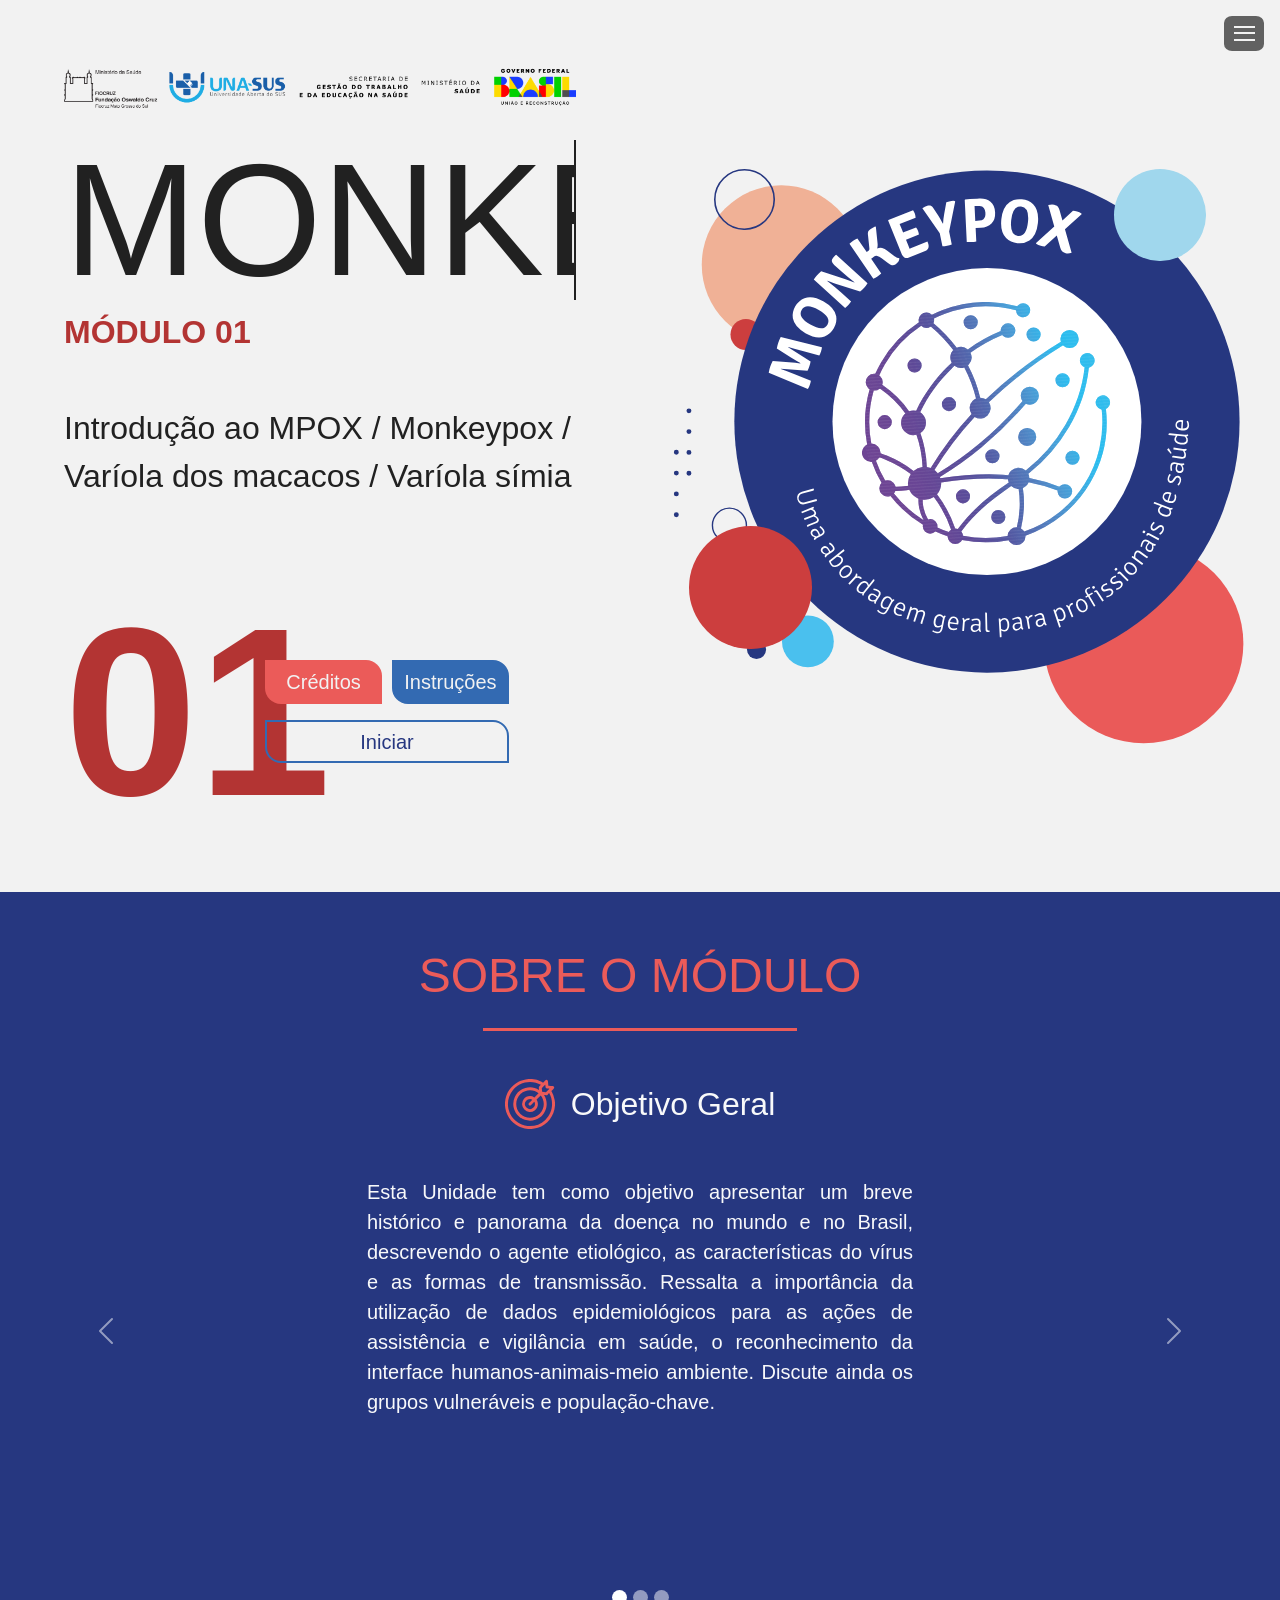
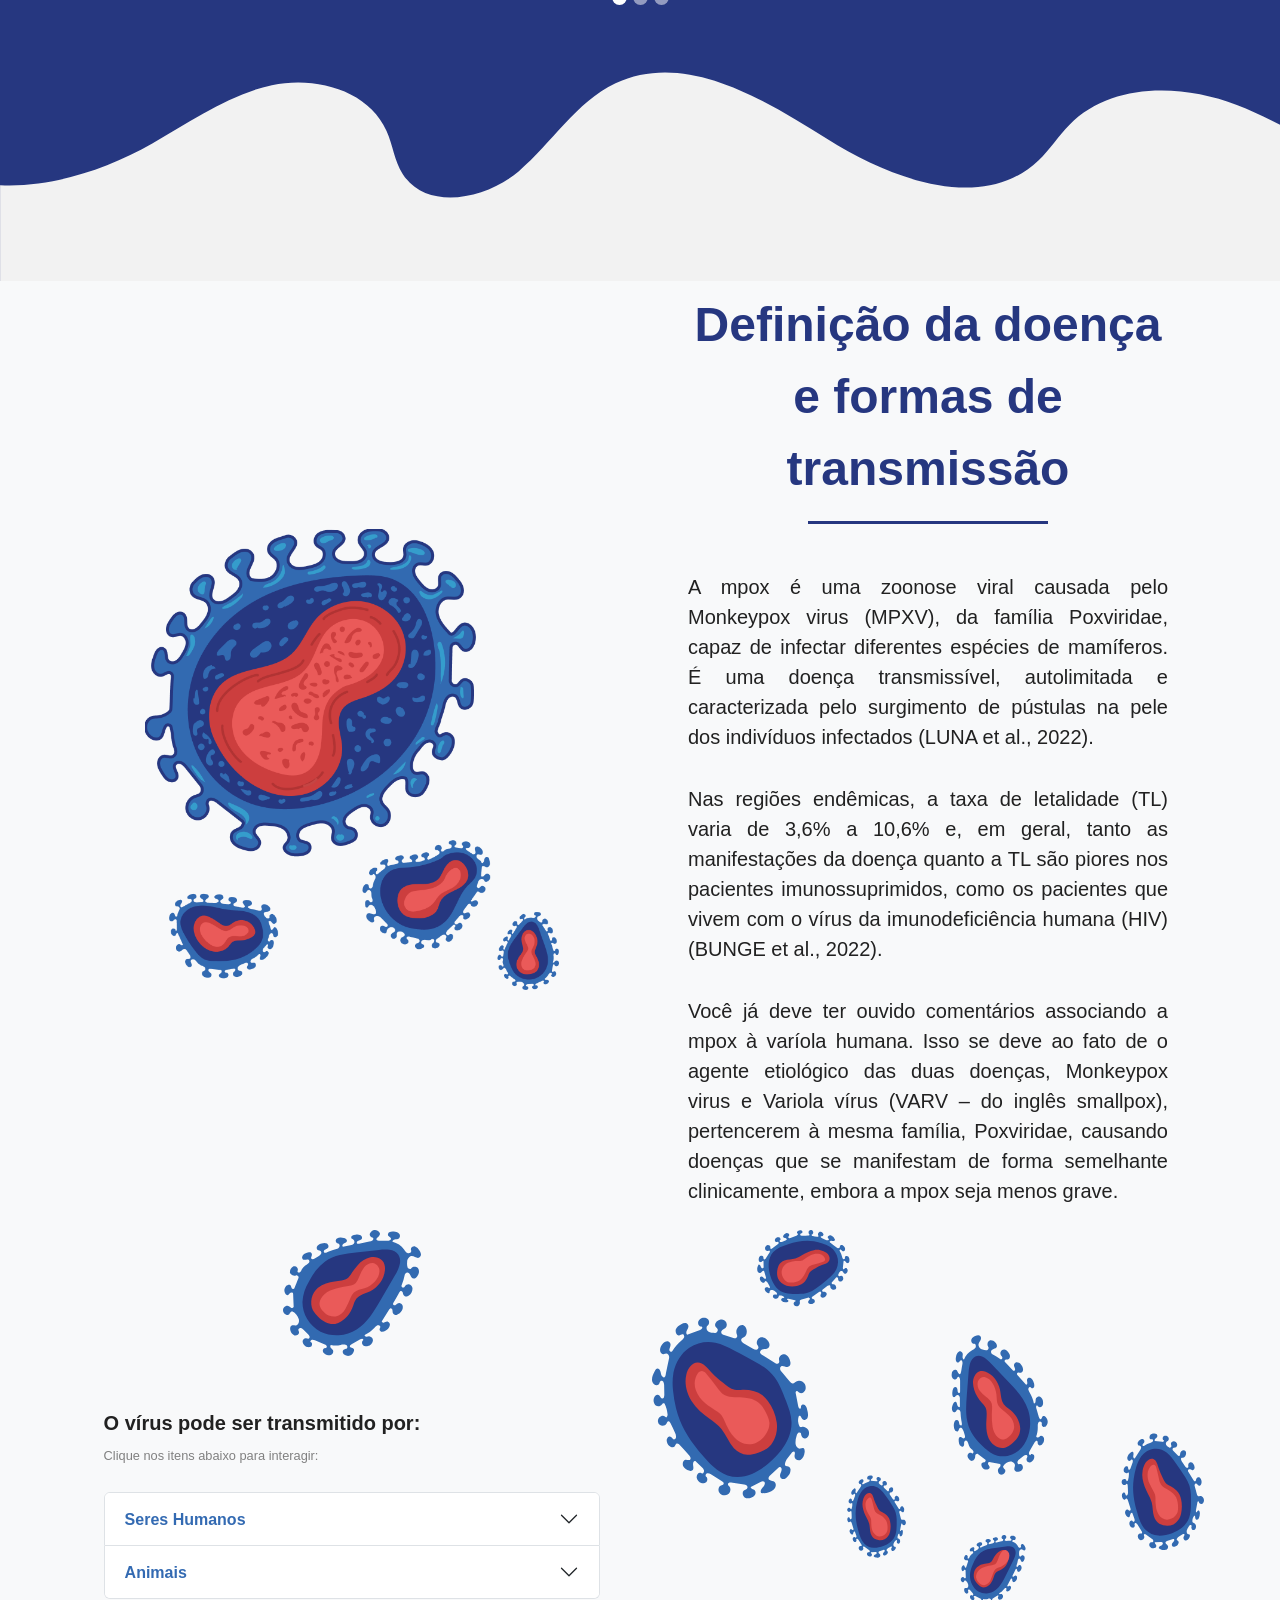
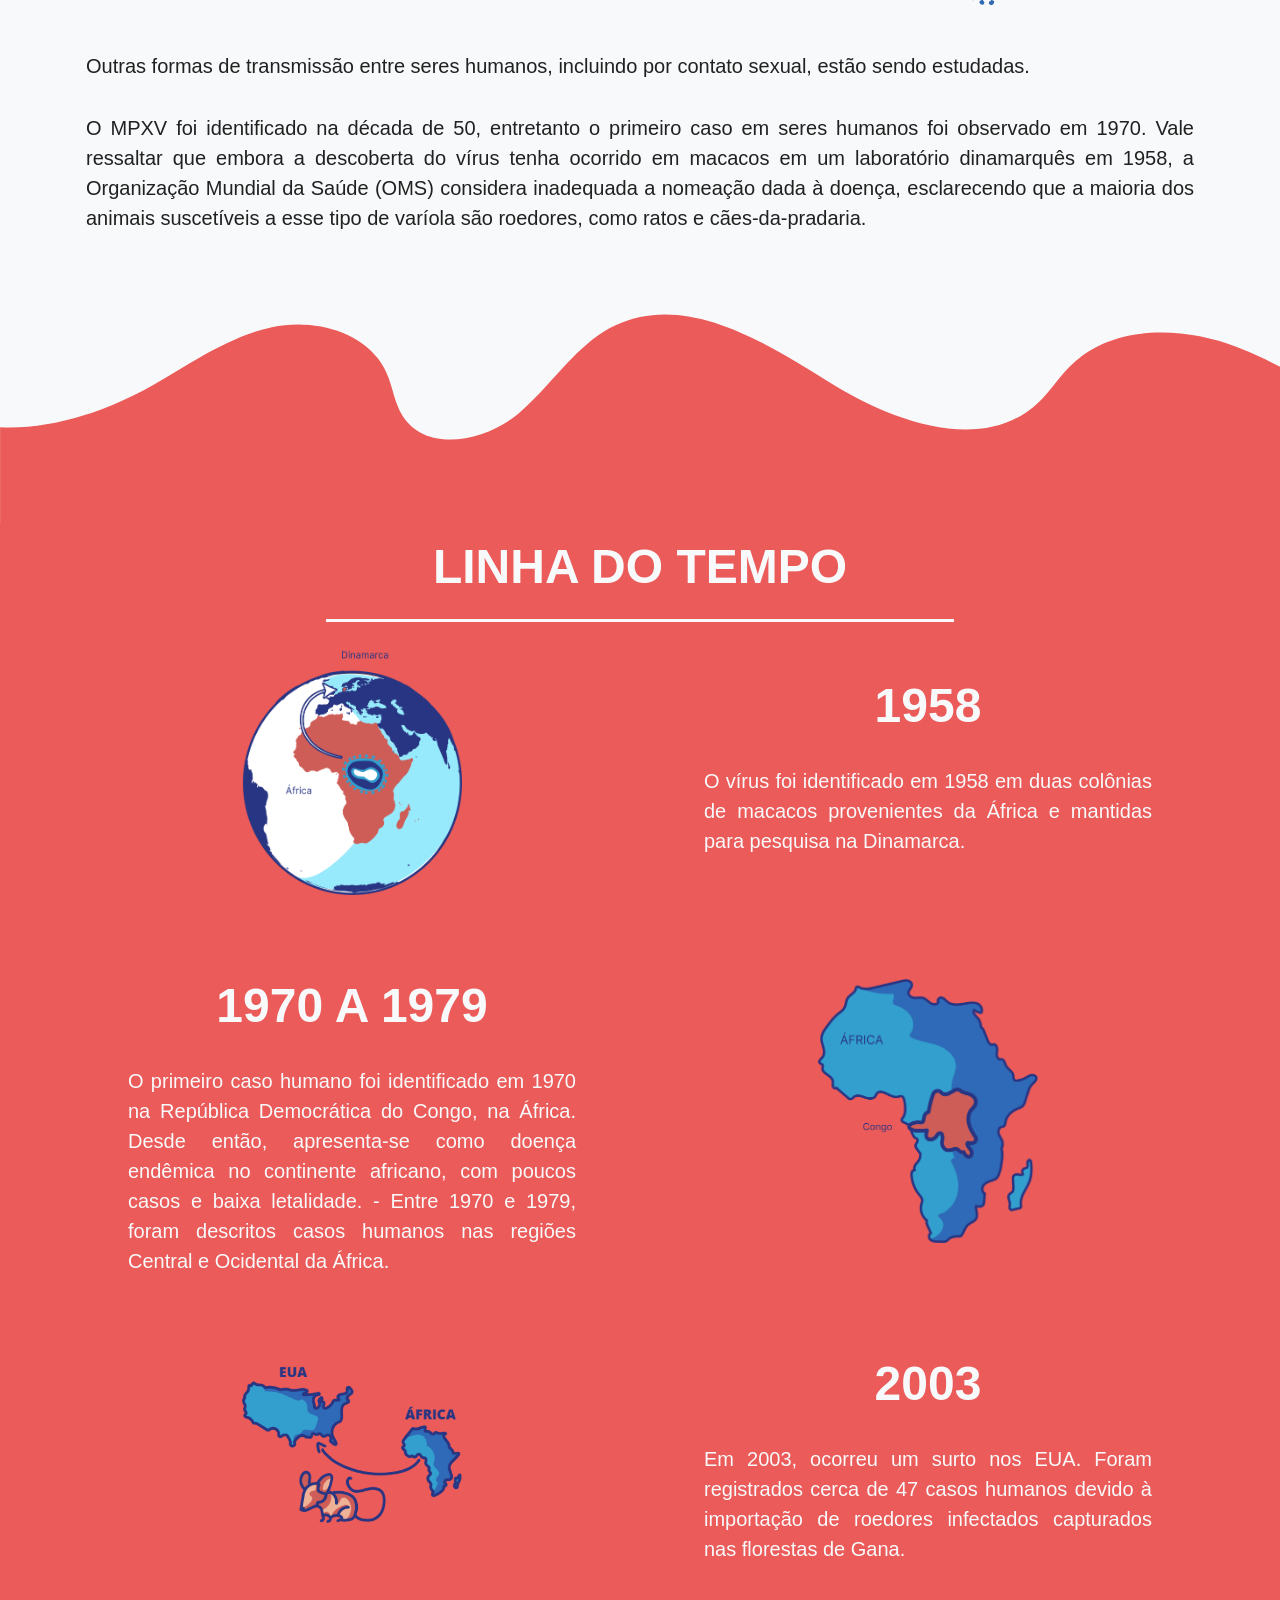
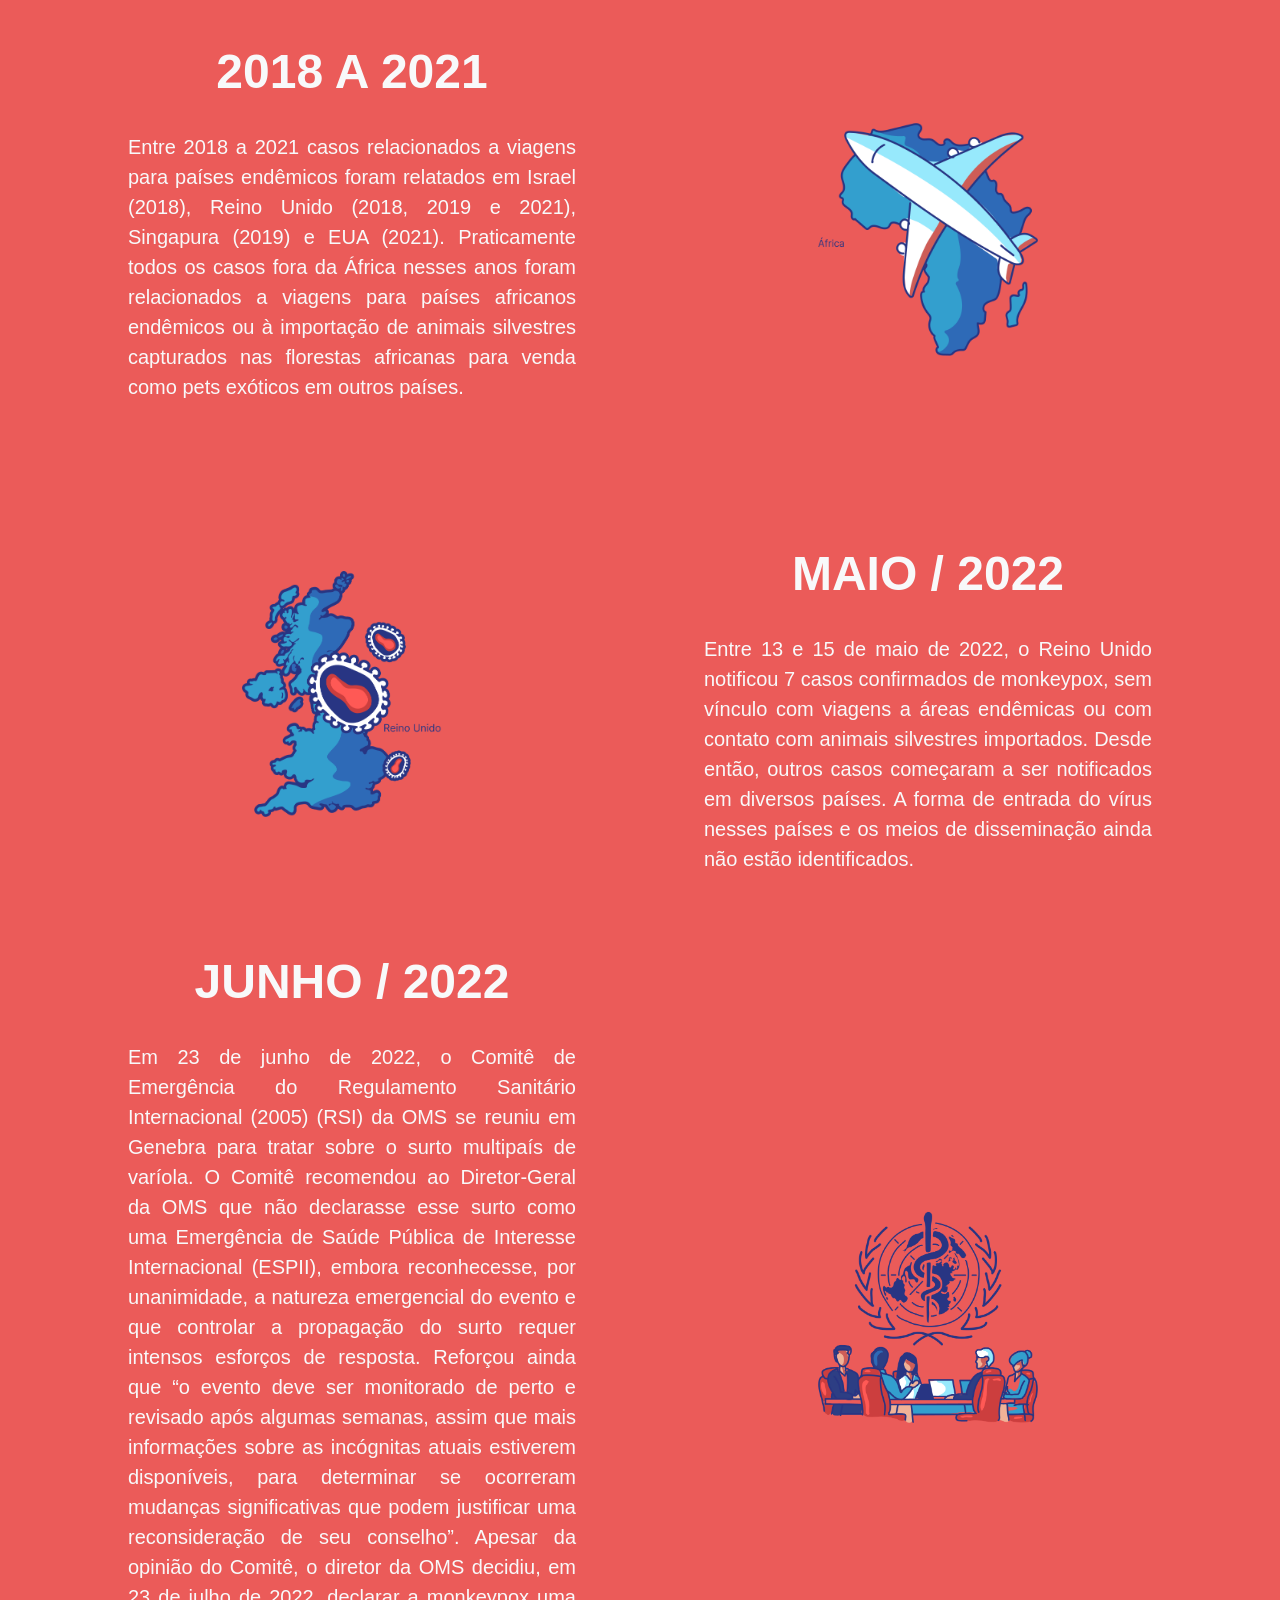
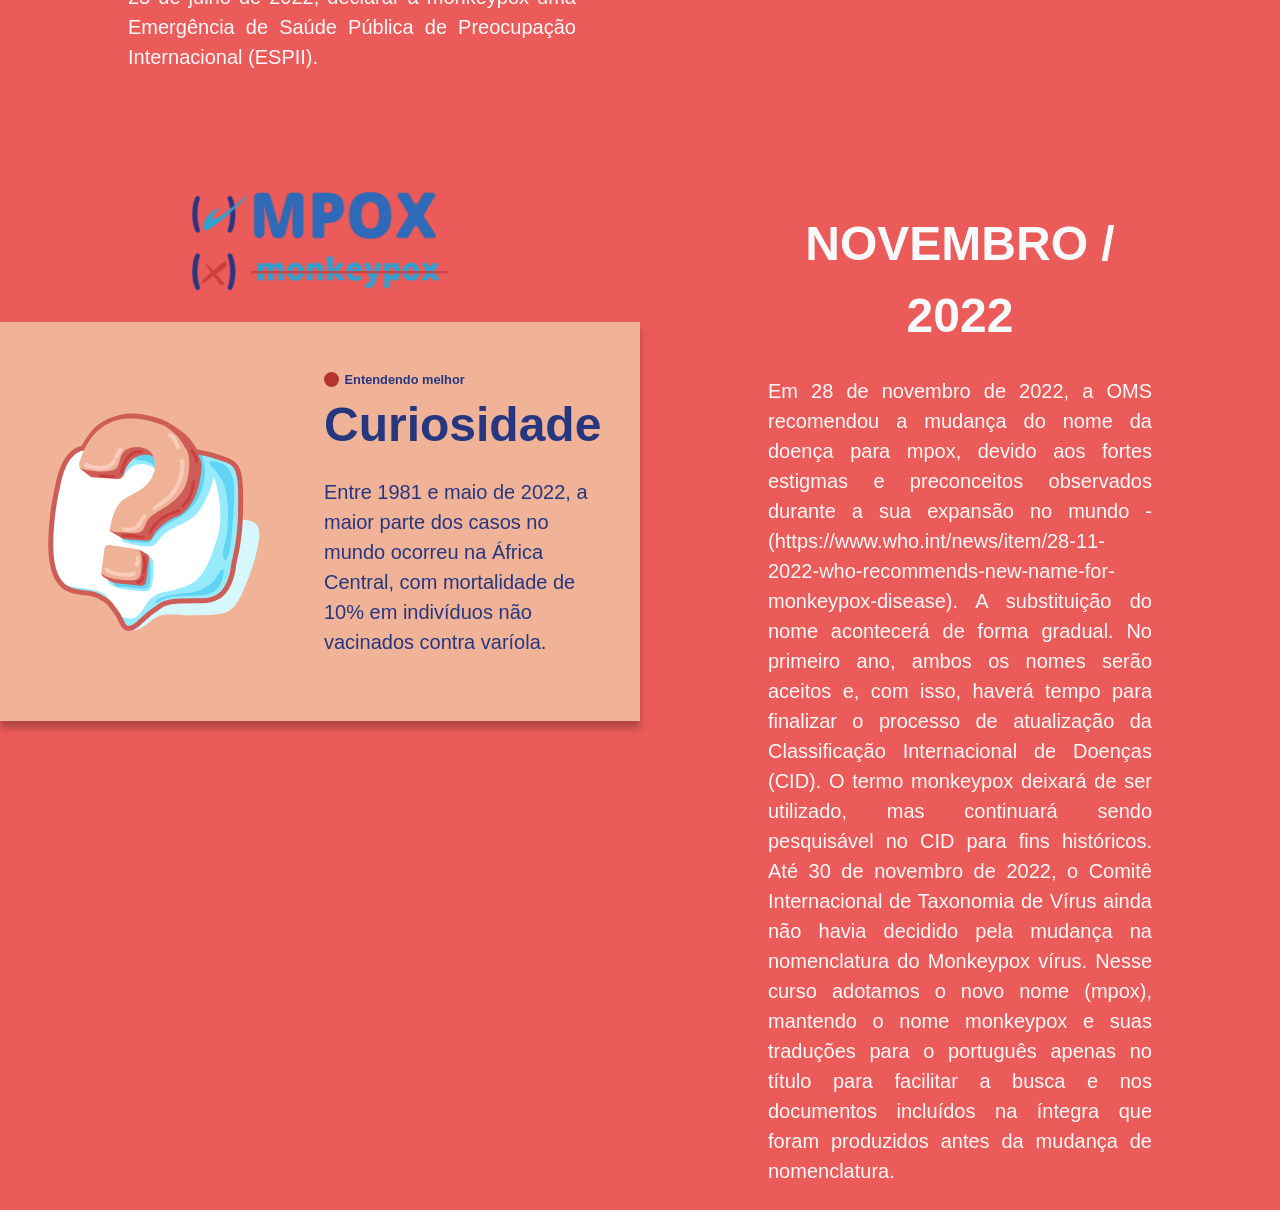
==== index.html @ dc2e6cb1 "Ajustando parallax" ====
<!DOCTYPE html>
<html lang="pt-br">

<head>
    <meta charset="UTF-8">
    <meta name="author" content="Aparicio Fermiano dos Santos Junior">
    <meta name="viewport" content="width=device-width, initial-scale=1.0">
    <link href="https://cdn.jsdelivr.net/npm/bootstrap@5.3.0-alpha1/dist/css/bootstrap.min.css" rel="stylesheet"
        integrity="sha384-GLhlTQ8iRABdZLl6O3oVMWSktQOp6b7In1Zl3/Jr59b6EGGoI1aFkw7cmDA6j6gD" crossorigin="anonymous">
    <link rel="stylesheet" href="https://cdn.jsdelivr.net/npm/bootstrap-icons@1.10.3/font/bootstrap-icons.css">
    <link rel="stylesheet" href="./css/animacao.min.css">
    <link rel="stylesheet" href="./css/style.min.css">
    <link rel="stylesheet" href="./css/sidenav.min.css">
    <!-- https://github.com/AparicioFermiano -->
    <title>Módulo 01</title>
</head>

<body>
    <div class="offcanvas"></div>
    <!-- SIDEBAR -->
    <button type="button" class="btn-sidebar" aria-expanded="false" aria-label="Botão - Menu lateral" onclick="nav()">
        <span></span>
        <span></span>
        <span></span>
    </button>

    <div class="sidebar">
        <div>
            <img src="./image/logo_sidebar.png" alt="Logo Monkeypox" class="d-block mx-auto w-50 w-md-75 mb-3">
            <!-- SIDEBAR - HOME -->
            <div class="sidebar-item active">
                <a href="#" class="d-flex">
                    <div class="sidebar-item-icon">
                        <i class="bi bi-house"></i>
                    </div>
                    <div class="sidebar-item-title">
                        Início
                    </div>
                </a>
            </div>
            <div class="sidebar-item">
                <a href="#sobre" class="d-flex">
                    <div class="sidebar-item-icon">
                        <i class="bi bi-exclamation-diamond"></i>
                    </div>
                    <div class="sidebar-item-title">
                        Sobre o módulo
                    </div>
                </a>
            </div>
            <div class="sidebar-item">
                <a href="#definicao" class="d-flex">
                    <div class="sidebar-item-icon font-oswald text-center">
                        <b>01</b>
                    </div>
                    <div class="sidebar-item-title">
                        Definição da doença e formas de transmissão
                    </div>
                </a>
            </div>
        </div>
        <!-- BOTOES CARROSEL -->
        <div class="d-flex justify-content-around px-4">
            <button type="button" class="btn-sidebar-icon">
                <i class="bi bi-door-open"></i>
            </button>
            <button type="button" class="btn-sidebar-icon">
                <i class="bi bi-person-badge"></i>
            </button>
            <button type="button" class="btn-sidebar-icon">
                <i class="bi bi-exclamation-circle"></i>
            </button>
        </div>
    </div>

    <div id="capa" class="container-fluid">
        <div class="row pt-mobile-5">
            <div class="col-12 col-lg-6 padding-x-container pt-5">
                <img src="./image/logos.png" alt="Logos" class="img-fluid">
                <div>
                    <span class="modulo-capa digitando mt-3">MONKEYPOX</span><br>
                    <span class="titulo-capa bold secondary-dark">MÓDULO 01</span>
                    <p class="mt-5 mb-2 titulo-capa pb-4">Introdução ao MPOX / Monkeypox / Varíola dos macacos / Varíola
                        símia</p>
                </div>
                <div class="row">
                    <div class="col-12 col-md-3 col-lg-3 capitulo-capa secondary-dark">01</div>
                    <div class="col-12 col-md-9 col-lg-6 m-auto w-lg-50">
                        <div class="w-100 d-flex justify-content-between mb-3">
                            <button class="button btn-col-2 btn-secondary">Créditos</button>
                            <button class="button btn-col-2" data-bs-toggle="modal"
                                data-bs-target="#instrucao_navegacao">Instruções</button>
                        </div>
                        <a class="button w-100 btn-outline" href="#sobre">Iniciar</a>
                    </div>
                    <!-- Modal -->
                    <div class="modal fade" id="instrucao_navegacao" tabindex="-1" aria-hidden="true">
                        <div class="modal-dialog modal-dialog-centered">
                            <div class="modal-content modal-conteudo">
                                <div class="mx-auto border-0">
                                    <button type="button" class="btn-close bg-light border rounded-circle p-3"
                                        data-bs-dismiss="modal" aria-label="Close"></button>
                                </div>
                                <div class="pt-3 text-justify">
                                    <p class="py-2 bold text-center">Instruções para
                                        navegação</p>
                                    <p>Você pode ajustar a visualização do
                                        material de acordo com o nível de zoom do seu navegador,
                                        pressione:</p>
                                    <div class="text-center">
                                        <p><kbd>CTRL</kbd> + <kbd>+</kbd> : Aumentar
                                            o zoom</p>
                                        <p><kbd>CTRL</kbd> + <kbd>-</kbd> : Diminuir
                                            o zoom</p>
                                    </div>

                                    <div class="py-2">
                                        Quando uma palavra do texto estiver <u>destacada</u> com a cor
                                        principal do módulo e sublinhada, isso indica que há conteúdo
                                        adicional relacionado ao contexto. Clique na palavra para obter
                                        mais informações e aprofundar seu estudo;
                                    </div>
                                </div>
                            </div>
                        </div>
                    </div>
                </div>
            </div>

            <div class="col-12 col-lg-6 d-flex align-items-center pt-mobile-5">
                <div class="position-relative w-100 pt-mobile-5">
                    <img src="./image/logo_mpox_capa.svg" alt="Logo MPOX" class="mx-auto w-100">
                    <div class="position-absolute detalhe-1">
                        <img src="./image/capa_detalhes_1.svg" alt="Detalhes" class="img-animacao move-up-down">
                    </div>
                    <div class="position-absolute detalhe-2">
                        <img src="./image/capa_detalhes_2.svg" alt="Detalhes" class="img-animacao move-x">
                    </div>
                    <div class="position-absolute detalhe-3">
                        <img src="./image/capa_detalhes_3.svg" alt="Detalhes" class="img-animacao move-zoom">
                    </div>
                </div>
            </div>
        </div>
    </div>
    <div id="sobre" class="container-fluid pt-5 bg-primary-dark-hover">
        <p class="titulo text-center secondary">SOBRE O MÓDULO</p>
        <div class="line bg-secondary w-25"></div>
        <div id="carouselExampleIndicators" class="carousel slide carousel-person" data-bs-ride="carousel">
            <div class="carousel-indicators">
                <button type="button" data-bs-target="#carouselExampleIndicators" data-bs-slide-to="0"
                    class="active circle" aria-current="true" aria-label="Slide 1"></button>
                <button type="button" data-bs-target="#carouselExampleIndicators" data-bs-slide-to="1" class="circle"
                    aria-label="Slide 2"></button>
                <button type="button" data-bs-target="#carouselExampleIndicators" data-bs-slide-to="2" class="circle"
                    aria-label="Slide 3"></button>
            </div>
            <div class="carousel-inner">
                <div class="carousel-item active">
                    <div class="container">
                        <div class="row justify-content-center text-justify">
                            <div class="col-12 col-md-6 py-5 text-light">
                                <div class="d-flex justify-content-center">
                                    <img src="./image/objetivo_geral.svg" alt="Objetivo Geral" class="mx-2" width="50">
                                    <span class="titulo-capa font-oswald my-auto mx-2">Objetivo Geral</span>
                                </div>
                                <p class="py-5">Esta Unidade tem como objetivo apresentar um breve histórico e panorama
                                    da doença no mundo e no Brasil, descrevendo o agente etiológico, as características
                                    do vírus e as formas de transmissão. Ressalta a importância da utilização de dados
                                    epidemiológicos para as ações de assistência e vigilância em saúde, o reconhecimento
                                    da interface humanos-animais-meio ambiente. Discute ainda os grupos vulneráveis e
                                    população-chave. </p>
                            </div>
                        </div>
                    </div>
                </div>
                <div class="carousel-item">
                    <div class="container">
                        <div class="row justify-content-center text-justify">
                            <div class="col-12 col-md-6 py-5 text-light">
                                <div class="d-flex justify-content-center">
                                    <img src="./image/objetivo_aprendizado.svg" alt="Objetivo de aprendizado"
                                        class="mx-2" width="50">
                                    <span class="titulo-capa font-oswald my-auto mx-2">Objetivo de Aprendizagem</span>
                                </div>
                                <ul class="py-5">
                                    <li>Compreender o histórico da doença e seu surgimento no mundo e no Brasil;</li>
                                    <li>Descrever as características do vírus e as formas de transmissão;</li>
                                    <li>Utilizar dados epidemiológicos no mundo e no Brasil;</li>
                                    <li>Compreender o agente etiológico e suas características gerais;</li>
                                    <li>Reconhecer a interface humanos-animais-meio ambiente;</li>
                                    <li>Identificar os grupos vulneráveis e população-chave.</li>
                                </ul>
                            </div>
                        </div>
                    </div>
                </div>
                <div class="carousel-item">
                    <div class="container">
                        <div class="row justify-content-center">
                            <div class="col-12 col-md-6 py-5 text-light">
                                <div class="d-flex justify-content-center">
                                    <img src="./image/carga_horaria.svg" alt="Carga horaria" class="mx-2" width="50">
                                    <span class="titulo-capa font-oswald my-auto mx-2">Carga horária</span>
                                </div>
                                <p class="py-5 text-center">10 horas</p>
                            </div>
                        </div>
                    </div>
                </div>
            </div>
            <button class="carousel-control-prev" type="button" data-bs-target="#carouselExampleIndicators"
                data-bs-slide="prev">
                <span class="carousel-control-prev-icon" aria-hidden="true"></span>
                <span class="visually-hidden">Previous</span>
            </button>
            <button class="carousel-control-next" type="button" data-bs-target="#carouselExampleIndicators"
                data-bs-slide="next">
                <span class="carousel-control-next-icon" aria-hidden="true"></span>
                <span class="visually-hidden">Next</span>
            </button>
        </div>
    </div>
    <div class="onda onda-light"></div>
    <div id="definicao" class="container-fluid pt-2 bg-light">
        <div class="row justify-content-center padding-x-container">
            <div class="col-12 col-lg-6 order-last order-lg-first d-flex align-items-center">
                <img src="./image/introducao_detalhes_1.png" alt="Virus" class="d-block mx-auto w-100 w-lg-75 mx-2">
            </div>
            <div class="col-12 col-lg-6 px-5 order-first order-lg-last">
                <p class="titulo font-oswald primary-dark-hover medium text-center">Definição da doença e formas de
                    transmissão</p>
                <div class="line bg-primary-dark-hover"></div>
                <div class="text-justify">
                    <p class="pt-5 py-2">A mpox é uma zoonose viral causada pelo Monkeypox virus (MPXV), da família
                        Poxviridae, capaz de infectar diferentes espécies de mamíferos. É uma doença transmissível,
                        autolimitada e caracterizada pelo surgimento de pústulas na pele dos indivíduos infectados (LUNA
                        et al., 2022).</p>
                    <p class="py-2">Nas regiões endêmicas, a taxa de letalidade (TL) varia de 3,6% a 10,6% e, em geral,
                        tanto as manifestações da doença quanto a TL são piores nos pacientes imunossuprimidos, como os
                        pacientes que vivem com o vírus da imunodeficiência humana (HIV) (BUNGE et al., 2022).</p>
                    <p class="py-2">Você já deve ter ouvido comentários associando a mpox à varíola humana. Isso se deve
                        ao fato de o agente etiológico das duas doenças, Monkeypox virus e Variola vírus (VARV – do
                        inglês smallpox), pertencerem à mesma família, Poxviridae, causando doenças que se manifestam de
                        forma semelhante clinicamente, embora a mpox seja menos grave.</p>
                </div>
            </div>
        </div>
        <div class="row padding-x-container">
            <div class="col-12 col-lg-6">
                <img src="./image/introducao_detalhes_2.svg" alt="Virus" class="d-block mx-auto w-25 mx-2">
                <div class="padding-desk-5 padding-y-mobile-5">
                    <div class="py-4">
                        <span class="bold">O vírus pode ser transmitido por:</span><br>
                        <small class="desativado">Clique nos itens abaixo para interagir:</small>
                    </div>
                    <div class="accordion" id="accordion_transmissao">
                        <div class="accordion-item">
                            <h2 class="accordion-header">
                                <button class="accordion-button collapsed" type="button" data-bs-toggle="collapse"
                                    data-bs-target="#accordion_transmissao_1" aria-expanded="false"
                                    aria-controls="accordion_transmissao">
                                    Seres Humanos
                                </button>
                            </h2>
                            <div id="accordion_transmissao_1" class="accordion-collapse collapse"
                                data-bs-parent="#accordion_transmissao">
                                <div class="accordion-body">
                                    <ul class="p-4 small">
                                        <li class="py-1">Contato próximo com lesões cutâneas, secreções respiratórias ou
                                            objetos recentemente contaminados;</li>
                                        <li class="py-1">Contato prolongado, face a face, com secreções respiratórias;
                                        </li>
                                        <li class="py-1">Via vertical (transplacentária ou contato próximo entre a mãe e
                                            o bebê durante e após o parto);</li>
                                    </ul>
                                </div>
                            </div>
                        </div>
                        <div class="accordion-item">
                            <h2 class="accordion-header">
                                <button class="accordion-button collapsed" type="button" data-bs-toggle="collapse"
                                    data-bs-target="#accordion_transmissao_2" aria-expanded="false"
                                    aria-controls="accordion_transmissao">
                                    Animais
                                </button>
                            </h2>
                            <div id="accordion_transmissao_2" class="accordion-collapse collapse"
                                data-bs-parent="#accordion_transmissao">
                                <div class="accordion-body">
                                    <ul class="p-4 small">
                                        <li class="py-1">De animais infectados para outras espécies, incluindo humanos
                                            (contato direto com sangue, outros fluidos corporais e/ou lesões do animal
                                            infectado), e de humanos para animais. </li>
                                    </ul>
                                </div>
                            </div>
                        </div>
                    </div>
                </div>
            </div>
            <div class="col-12 col-lg-6">
                <img src="./image/introducao_detalhes_3.svg" alt="Virus" class="d-block mx-auto w-100 mx-2">
            </div>
        </div>
        <div class="container text-justify p-3">
            <p class="py-2">Outras formas de transmissão entre seres humanos, incluindo por contato sexual, estão sendo
                estudadas.</p>
            <p class="py-2">O MPXV foi identificado na década de 50, entretanto o primeiro caso em seres humanos foi
                observado em 1970. Vale ressaltar que embora a descoberta do vírus tenha ocorrido em macacos em um
                laboratório dinamarquês em 1958, a Organização Mundial da Saúde (OMS) considera inadequada a nomeação
                dada à doença, esclarecendo que a maioria dos animais suscetíveis a esse tipo de varíola são roedores,
                como ratos e cães-da-pradaria.</p>
        </div>
    </div>
    <div class="onda onda-secondary bg-light"></div>
    <div id="tempo" class="container-fluid pt-2 bg-secondary">
        <p class="titulo font-oswald text-light medium text-center">LINHA DO TEMPO</p>
        <div class="line bg-light"></div>
        <div class="row justify-content-center padding-x-container">
            <div class="col-12 col-lg-6 order-last order-lg-first d-flex align-items-center">
                <img src="./image/tempo_1958.png" alt="1958" class="d-block mx-auto w-50 w-md-75 mx-2 padding-desk-5 pt-md-0">
            </div>
            <div class="col-12 col-lg-6 padding-x-container text-light order-first order-lg-last pt-md-5">
                <p class="titulo font-oswald medium text-center">1958</p>
                <p class="py-2 text-justify">O vírus foi identificado em 1958 em duas colônias de macacos provenientes
                    da África e mantidas para pesquisa na Dinamarca.</p>
            </div>
        </div>
        <div class="row justify-content-center padding-x-container">
            <div class="col-12 col-lg-6 padding-x-container text-light pt-md-5">
                <p class="titulo font-oswald medium text-center">1970 A 1979</p>
                <p class="py-2 text-justify">O primeiro caso humano foi identificado em 1970 na República Democrática do
                    Congo, na África. Desde então, apresenta-se como doença endêmica no continente africano, com poucos
                    casos e baixa letalidade.
                    - Entre 1970 e 1979, foram descritos casos humanos nas regiões Central e Ocidental da África.</p>
            </div>
            <div class="col-12 col-lg-6 d-flex align-items-center">
                <img src="./image/tempo_1970.png" alt="1970 A 1979"
                    class="d-block mx-auto w-50 w-md-75 mx-2 padding-desk-5 pt-md-0">
            </div>
        </div>

        <div class="row justify-content-center padding-x-container">
            <div class="col-12 col-lg-6 order-last order-lg-first d-flex align-items-center">
                <img src="./image/tempo_2003.png" alt="2003" class="d-block mx-auto w-50 w-md-75 mx-2 padding-desk-5 pt-md-0">
            </div>
            <div class="col-12 col-lg-6 padding-x-container text-light order-first order-lg-last pt-md-5">
                <p class="titulo font-oswald medium text-center">2003</p>
                <p class="py-2 text-justify"> Em 2003, ocorreu um surto nos EUA. Foram registrados cerca de 47 casos
                    humanos devido à importação de roedores infectados capturados nas florestas de Gana.</p>
            </div>
        </div>

        <div class="row justify-content-center padding-x-container">
            <div class="col-12 col-lg-6 padding-container text-light pt-md-5">
                <p class="titulo font-oswald medium text-center">2018 A 2021</p>
                <p class="py-2 text-justify"> Entre 2018 a 2021 casos relacionados a viagens para países endêmicos foram
                    relatados em Israel (2018), Reino Unido (2018, 2019 e 2021), Singapura (2019) e EUA (2021).
                    Praticamente todos os casos fora da África nesses anos foram relacionados a viagens para países
                    africanos endêmicos ou à importação de animais silvestres capturados nas florestas africanas para
                    venda como pets exóticos em outros países.</p>
            </div>
            <div class="col-12 col-lg-6 d-flex align-items-center">
                <img src="./image/tempo_2018.png" alt="2018 A 2021"
                    class="d-block mx-auto w-50 w-md-75 mx-2 padding-desk-5 pt-md-0">
            </div>
        </div>

        <div class="row justify-content-center padding-x-container">
            <div class="col-12 col-lg-6 order-last order-lg-first d-flex align-items-center">
                <img src="./image/tempo_maio_2022.png" alt="MAIO / 2022"
                    class="d-block mx-auto w-50 w-md-75 w-md-75 mx-2 padding-desk-5 pt-md-0">
            </div>
            <div class="col-12 col-lg-6 padding-x-container text-light order-first order-lg-last pt-md-5">
                <p class="titulo font-oswald medium text-center">MAIO / 2022</p>
                <p class="py-2 text-justify">Entre 13 e 15 de maio de 2022, o Reino Unido notificou 7 casos confirmados
                    de monkeypox, sem vínculo com viagens a áreas endêmicas ou com contato com animais silvestres
                    importados. Desde então, outros casos começaram a ser notificados em diversos países. A forma de
                    entrada do vírus nesses países e os meios de disseminação ainda não estão identificados.</p>
            </div>
        </div>

        <div class="row justify-content-center padding-x-container">
            <div class="col-12 col-lg-6 padding-container text-light pt-md-5">
                <p class="titulo font-oswald medium text-center">JUNHO / 2022</p>
                <p class="py-2 text-justify"> Em 23 de junho de 2022, o Comitê de Emergência do Regulamento Sanitário
                    Internacional (2005) (RSI) da OMS se reuniu em Genebra para tratar sobre o surto multipaís de
                    varíola. O Comitê recomendou ao Diretor-Geral da OMS que não declarasse esse surto como uma
                    Emergência de Saúde Pública de Interesse Internacional (ESPII), embora reconhecesse, por
                    unanimidade, a natureza emergencial do evento e que controlar a propagação do surto requer intensos
                    esforços de resposta. Reforçou ainda que “o evento deve ser monitorado de perto e revisado após
                    algumas semanas, assim que mais informações sobre as incógnitas atuais estiverem disponíveis, para
                    determinar se ocorreram mudanças significativas que podem justificar uma reconsideração de seu
                    conselho”. Apesar da opinião do Comitê, o diretor da OMS decidiu, em 23 de julho de 2022, declarar a
                    monkeypox uma Emergência de Saúde Pública de Preocupação Internacional (ESPII).</p>
            </div>
            <div class="col-12 col-lg-6 d-flex align-items-center">
                <img src="./image/tempo_junho_2022.png" alt="JUNHO / 2022"
                    class="d-block w-50 w-md-75 padding-desk-5 pt-md-0 animated-img-right">
            </div>
        </div>

        <div class="row justify-content-center">
            <div class="col-12 col-lg-6 order-last order-lg-first px-0">
                <img src="./image/tempo_novembro_2022.png" alt="NOVEMBRO / 2022"
                    class="d-block w-50 w-md-75 padding-desk-5 padding-x-container pt-md-0 animated-img-left">
                <div class="box-saiba-mais p-5">
                    <div class="d-flex">
                        <div class="d-flex align-items-center">
                            <img src="./image/interrogacao.png" alt="Saiba mais" data-animation="saiba-mais-animation" class="d-block mx-auto">
                        </div>
                        <div class="padding-x-container primary-dark-hover">
                            <div class="d-flex">
                                <span class="circle-saiba-mais"></span>
                                <small class="medium">Entendendo melhor</small>
                            </div>
                            <p class="titulo bold">Curiosidade</p>
                            <p>
                                Entre 1981 e maio de 2022, a maior parte dos casos no mundo ocorreu na África Central, com mortalidade de 10% em indivíduos não vacinados contra varíola. 
                            </p>
                        </div>
                    </div>
                </div>
            </div>
            <div class="col-12 col-lg-6 padding-x-container text-light order-first order-lg-last pt-md-5">
                <div class="padding-x-container">
                    <p class="titulo font-oswald medium text-center">NOVEMBRO / 2022</p>
                    <p class="py-2 text-justify"> Em 28 de novembro de 2022, a OMS recomendou a mudança do nome da doença
                        para mpox, devido aos fortes estigmas e preconceitos observados durante a sua expansão no mundo
                        -(https://www.who.int/news/item/28-11-2022-who-recommends-new-name-for-monkeypox-disease). A
                        substituição do nome acontecerá de forma gradual. No primeiro ano, ambos os nomes serão aceitos e,
                        com isso, haverá tempo para finalizar o processo de atualização da Classificação Internacional de
                        Doenças (CID). O termo monkeypox deixará de ser utilizado, mas continuará sendo pesquisável no CID
                        para fins históricos. Até 30 de novembro de 2022, o Comitê Internacional de Taxonomia de Vírus ainda
                        não havia decidido pela mudança na nomenclatura do Monkeypox vírus. Nesse curso adotamos o novo nome
                        (mpox), mantendo o nome monkeypox e suas traduções para o português apenas no título para facilitar
                        a busca e nos documentos incluídos na íntegra que foram produzidos antes da mudança de nomenclatura.
                    </p>
                </div>
            </div>
        </div>
    </div>
    <script src="https://cdn.jsdelivr.net/npm/bootstrap@5.3.0-alpha1/dist/js/bootstrap.bundle.min.js"></script>
    <script src="./js/index.min.js"></script>
    <script src="./js/animacao.min.js"></script>
    <!-- https://github.com/AparicioFermiano -->
</body>

</html>
---- css/animacao.min.css ----
.detalhe-1{bottom:17%;left:6%;width:20%}.detalhe-2{top:5%;left:10%;width:10%}.detalhe-3{top:5%;right:10%;width:15%}@keyframes moveUpDown{0%{transform:translateY(0)}50%{transform:translateY(-10px)}100%{transform:translateY(0)}}@keyframes moveX{0%{transform:translateX(0)}50%{transform:translateX(-10px)}100%{transform:translateX(0)}}@keyframes moveYfast{10%{transform:translateY(0)}50%{transform:translateY(-25px)}100%{transform:translateY(0)}}@keyframes moveDiagonal{0%{transform:translate(0,0)}50%{transform:translate(-10px,-10px)}100%{transform:translate(0,0)}}@keyframes moveZoom{0%{transform:scale(1)}50%{transform:scale(1.2)}100%{transform:scale(1)}}.img-animacao.move-up-down{animation-name:moveUpDown;animation-duration:2s;animation-iteration-count:infinite;animation-timing-function:ease-in-out}.img-animacao.move-x{animation-name:moveX;animation-duration:2s;animation-iteration-count:infinite;animation-timing-function:ease-in-out}.img-animacao.move-y-fast{animation-name:moveYfast;animation-duration:2s;animation-iteration-count:infinite;animation-timing-function:ease-in-out}.img-animacao.move-diagonal{animation-name:moveDiagonal;animation-duration:2s;animation-iteration-count:infinite;animation-timing-function:ease-in-out}.img-animacao.move-zoom{animation-name:moveZoom;animation-duration:2s;animation-iteration-count:infinite;animation-timing-function:ease-in-out}.digitando{border-right:2px solid var(--font-dark);display:inline-block;padding-right:1%;white-space:nowrap;max-width:0;overflow:hidden;animation:pisca normal infinite .8s,escrever 2s steps(9) both}@keyframes pisca{100%{border-right-color:transparent}}@keyframes escrever{100%{max-width:100%}}@keyframes circle_saiba_mais{0%{opacity:0}50%{opacity:1}100%{opacity:0}}@keyframes shake{0%{transform:translate(0,0) rotate(0)}10%,30%,50%,70%,90%{transform:translate(-5px,0) rotate(-5deg)}20%,40%,60%,80%{transform:translate(5px,0) rotate(5deg)}100%{transform:translate(0,0) rotate(0)}}.onda{background-size:cover;min-height:250px;background-repeat:repeat-x;animation:move-wave 100s linear infinite,move-down 10s linear infinite;transition:cubic-bezier(.075,.82,.165,1);background-color:var(--primary-dark-hover);transform:translateY(0)}.onda.onda-light{background-image:url(../image/onda_branca.svg)}.onda.onda-secondary{background-image:url(../image/onda_vermelha.svg)}@keyframes move-wave{from{background-position-x:100%}to{background-position-x:0}}@keyframes move-down{from{background-position-y:0}50%{background-position-y:40px}to{background-position-y:0}}.animated-img-right{transform:translateX(150%);animation:slide-in 2s forwards}.animated-img-left{transform:translateX(-100%);animation:slide-in 2s forwards}@keyframes slide-in{to{transform:translateX(50%)}}
---- css/style.min.css ----
:root{--primary:#4BC2EF;--primary-hover:#369FCE;--primary-light:#A2D9EE;--primary-light-hover:#6EC9EA;--primary-dark:#336AB2;--primary-dark-hover:#263780;--secondary:#EB5B59;--secondary-hover:#CD3F3F;--secondary-dark:#B33433;--aux:#F1B398;--font-dark:#212121;--font-light:#f2f2f2;--disabled-dark:#8b8b8b62;--disabled:#B8B8B8}body{font-family:Poppins,sans-serif;font-size:20px;margin:0!important;color:var(--font-dark);background-color:var(--font-light)}.box-scrool::-webkit-scrollbar,body::-webkit-scrollbar{width:12px}.box-scrool::-webkit-scrollbar-track,body::-webkit-scrollbar-track{background:0 0}.box-scrool::-webkit-scrollbar-thumb,body::-webkit-scrollbar-thumb{background-color:var(--primary-dark);border-radius:20px;border:3px solid var(--font-light)}p{font-size:1em}#capa{overflow:hidden}.offcanvas{position:fixed;top:0;left:0;width:100%;height:100%;background-color:rgba(0,0,0,.6);z-index:4;opacity:0;visibility:hidden;transition:all .3s ease}.offcanvas.open{opacity:1;visibility:visible}.mr-auto{margin-right:auto!important}.ml-auto{margin-left:auto!important}.min-vh-50{min-height:50vh!important}.padding-container{padding:4rem}.padding-x-container{padding-right:4rem;padding-left:4rem}.text-justify{text-align:justify;hyphens:auto;word-break:keep-all}.line{width:50%;height:3px;background-color:var(--primary);display:block;margin-left:auto;margin-right:auto}.carousel-person{height:600px}.primary{color:var(--primary)!important}.primary-dark{color:var(--primary-dark)!important}.primary-dark-hover{color:var(--primary-dark-hover)!important}.secondary{color:var(--secondary)!important}.secondary-hover{color:var(--secondary-hover)!important}.secondary-dark{color:var(--secondary-dark)!important}.secondary-light{color:var(--secondary-light)!important}.aux{color:var(--aux)!important}.desativado{color:gray!important}.bg-secondary{background-color:var(--secondary)!important}.bg-primary-dark-hover{background-color:var(--primary-dark-hover)!important}.font-oswald,.font-oswald b{font-family:Oswald,sans-serif}.capitulo-capa{font-family:Oswald,sans-serif;font-weight:900;font-size:15rem}.modulo-capa{font-family:Oswald,sans-serif;font-weight:400;font-size:10rem;line-height:10rem}.titulo-capa{font-size:2rem}.titulo{font-size:3rem;font-family:Oswald,sans-serif;font-weight:400}.bold,b{font-weight:900}.medium{font-weight:700}small{font-size:.8rem}.button,.button.btn-outline:hover{background-color:var(--primary-dark);border-radius:0 1rem 0 1rem;padding:.3rem;border:2px solid var(--primary-dark);color:var(--font-light);text-align:center;transition:.3s}a.button{display:block;text-decoration:none}.button.btn-col-2{width:48%}.button:hover{border:2px solid var(--primary-dark-hover);background-color:var(--primary-dark-hover)}.button.btn-outline{background-color:transparent;color:var(--primary-dark-hover);font-weight:500}.button.btn-secondary{background-color:var(--secondary);border:2px var(--secondary)}.button.btn-secondary:hover{background-color:var(--secondary-hover);border:2px var(--secondary-hover)}.circle{border-radius:100%;width:15px!important;height:15px!important}.modal-conteudo{background-color:var(--primary);padding:2rem;border-radius:0 2rem 0 2rem;box-shadow:0 0 10px rgba(0,0,0,.3);margin:1.4rem!important}.accordion-button{color:var(--primary-dark)!important;font-weight:700}.accordion-button:not(.collapsed){background-color:var(--aux)}.box-saiba-mais{background-color:var(--aux);box-shadow:0 7px 7px rgba(0,0,0,.25)}.circle-saiba-mais{width:15px;background-color:var(--secondary-dark);height:15px;border-radius:100%;display:flex;margin-right:2%;margin-top:auto;margin-bottom:auto;animation-name:circle_saiba_mais;animation-duration:3s;animation-timing-function:normal;animation-iteration-count:infinite}.saiba-mais-animation{animation-name:shake;animation-duration:2s;animation-iteration-count:infinite;animation-timing-function:linear}@media (min-width:992px){.w-lg-75{width:75%!important}.w-lg-50{width:50%!important}.padding-desk-5{padding:5%!important}}@media (max-width:992px){.w-md-100{width:100%!important}.w-md-75{width:75%!important}.titulo-capa{font-size:1.8rem}.capitulo-capa{font-size:10rem;text-align:center}.modulo-capa{font-size:8rem;line-height:8rem;font-weight:900}.padding-x-container{padding-right:2rem;padding-left:2rem}.titulo{font-size:2rem;font-weight:600}}@media (max-width:767px){.pt-mobile-5{padding-top:5%}.py-mobile-5{padding-top:5%;padding-bottom:5%}.padding-container{padding:1.2rem}.padding-x-container{padding-right:1.2rem;padding-left:1.2rem}.titulo-capa{font-size:1rem}.capitulo-capa{font-size:5rem;text-align:center}.modulo-capa{font-size:3.5rem;line-height:3rem;font-weight:900}.padding-y-mobile-5{padding-top:5%!important;padding-bottom:5%!important}.capitulo-capa{display:none}.pt-md-0{padding-top:0!important}.pt-md-5{padding-top:3rem!important}}@media (min-width:767px) and (max-width:992px){.carousel-person{height:750px}}
---- css/sidenav.min.css ----
.sidebar{height:100%;width:300px;position:fixed;z-index:5;top:0;right:0;overflow-x:hidden;transition:.5s;font-size:.8em;display:None;display:flex;flex-direction:column;background-color:var(--font-dark);color:var(--font-light);justify-content:space-between;transform:translateX(100%)}.sidebar::-webkit-scrollbar{display:none}.sidebar.open{transform:translateX(0)}.sidebar-item{list-style-type:none;font-size:1.2em;padding:4%;width:100%;transition:.5s}.sidebar-item:hover,.sidebar-itema.active{background-color:var(--primary-dark)}.sidebar-item a{color:var(--font-light);text-decoration:none}.sidebar-item-icon{background-color:var(--disabled-dark);border-radius:25%;padding:3% 4%;width:40px;height:40px;margin-top:auto!important;margin-bottom:auto!important;line-height:1em;display:flex;align-items:center}.sidebar-item-title{margin-top:auto!important;margin-bottom:auto!important;display:block;margin-left:5%}.btn-sidebar-icon{background-color:transparent;font-size:2em;padding:3%;border:none;color:var(--font-light);transition:.5s}.btn-sidebar-icon:hover{color:var(--primary-dark)}.btn-sidebar{justify-content:center;align-items:center;position:fixed;z-index:6;right:1rem;top:1rem;width:40px;height:35px;background-color:rgba(0,0,0,.6);border:none;border-radius:20%}.btn-sidebar span{display:block;margin-left:auto;margin-right:auto;width:75%;height:2px;background-color:var(--font-light);transition:all .3s ease-out}.btn-sidebar span+span{margin-top:5px}.btn-sidebar span:last-of-type{margin-top:5px}.btn-sidebar span:first-child{top:0}.btn-sidebar span:nth-child(2){top:30%;transform:translateY(-50%)}.btn-sidebar span:nth-child(3){top:60%;transform:translateY(-50%)}.btn-sidebar.open span:first-child{transform:rotate(45deg) translate(5px,5px)}.btn-sidebar.open span:nth-child(2){opacity:0}.btn-sidebar.open span:nth-child(3){transform:rotate(-45deg) translate(5px,-5px)}
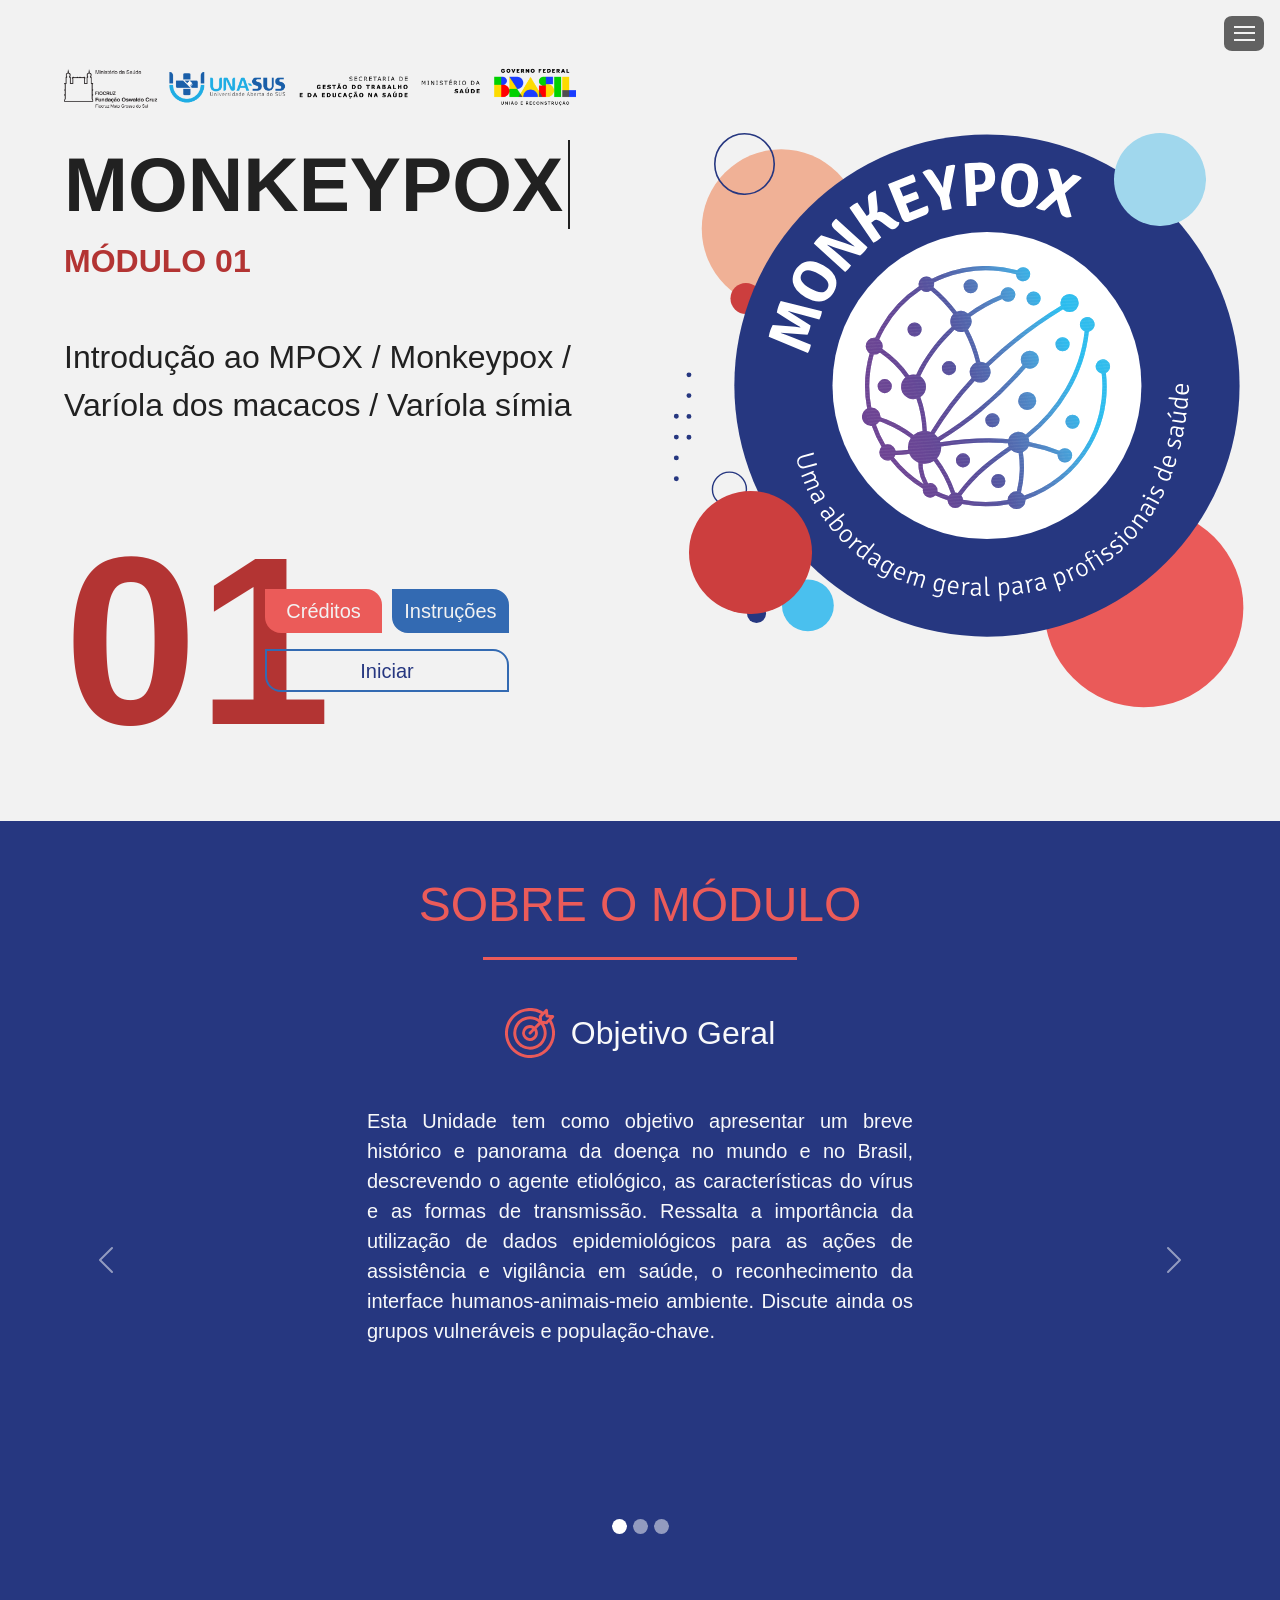
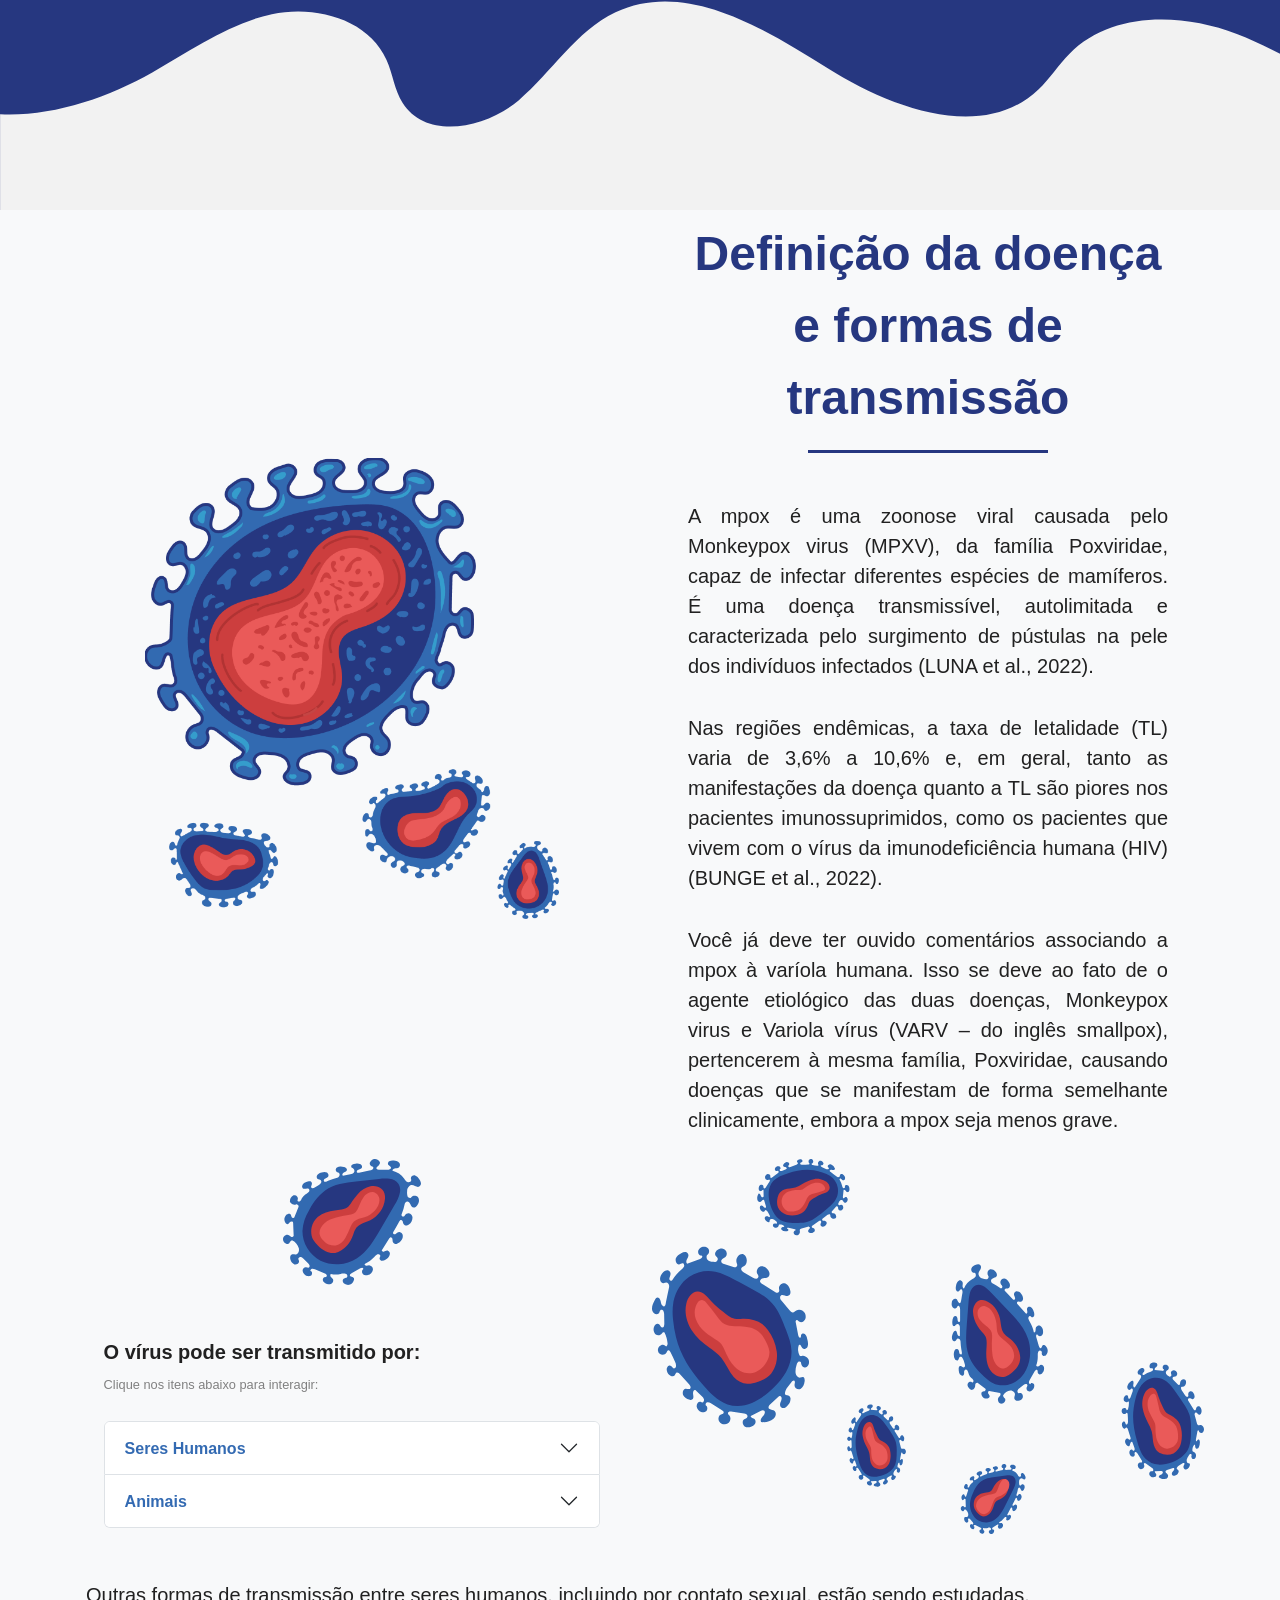
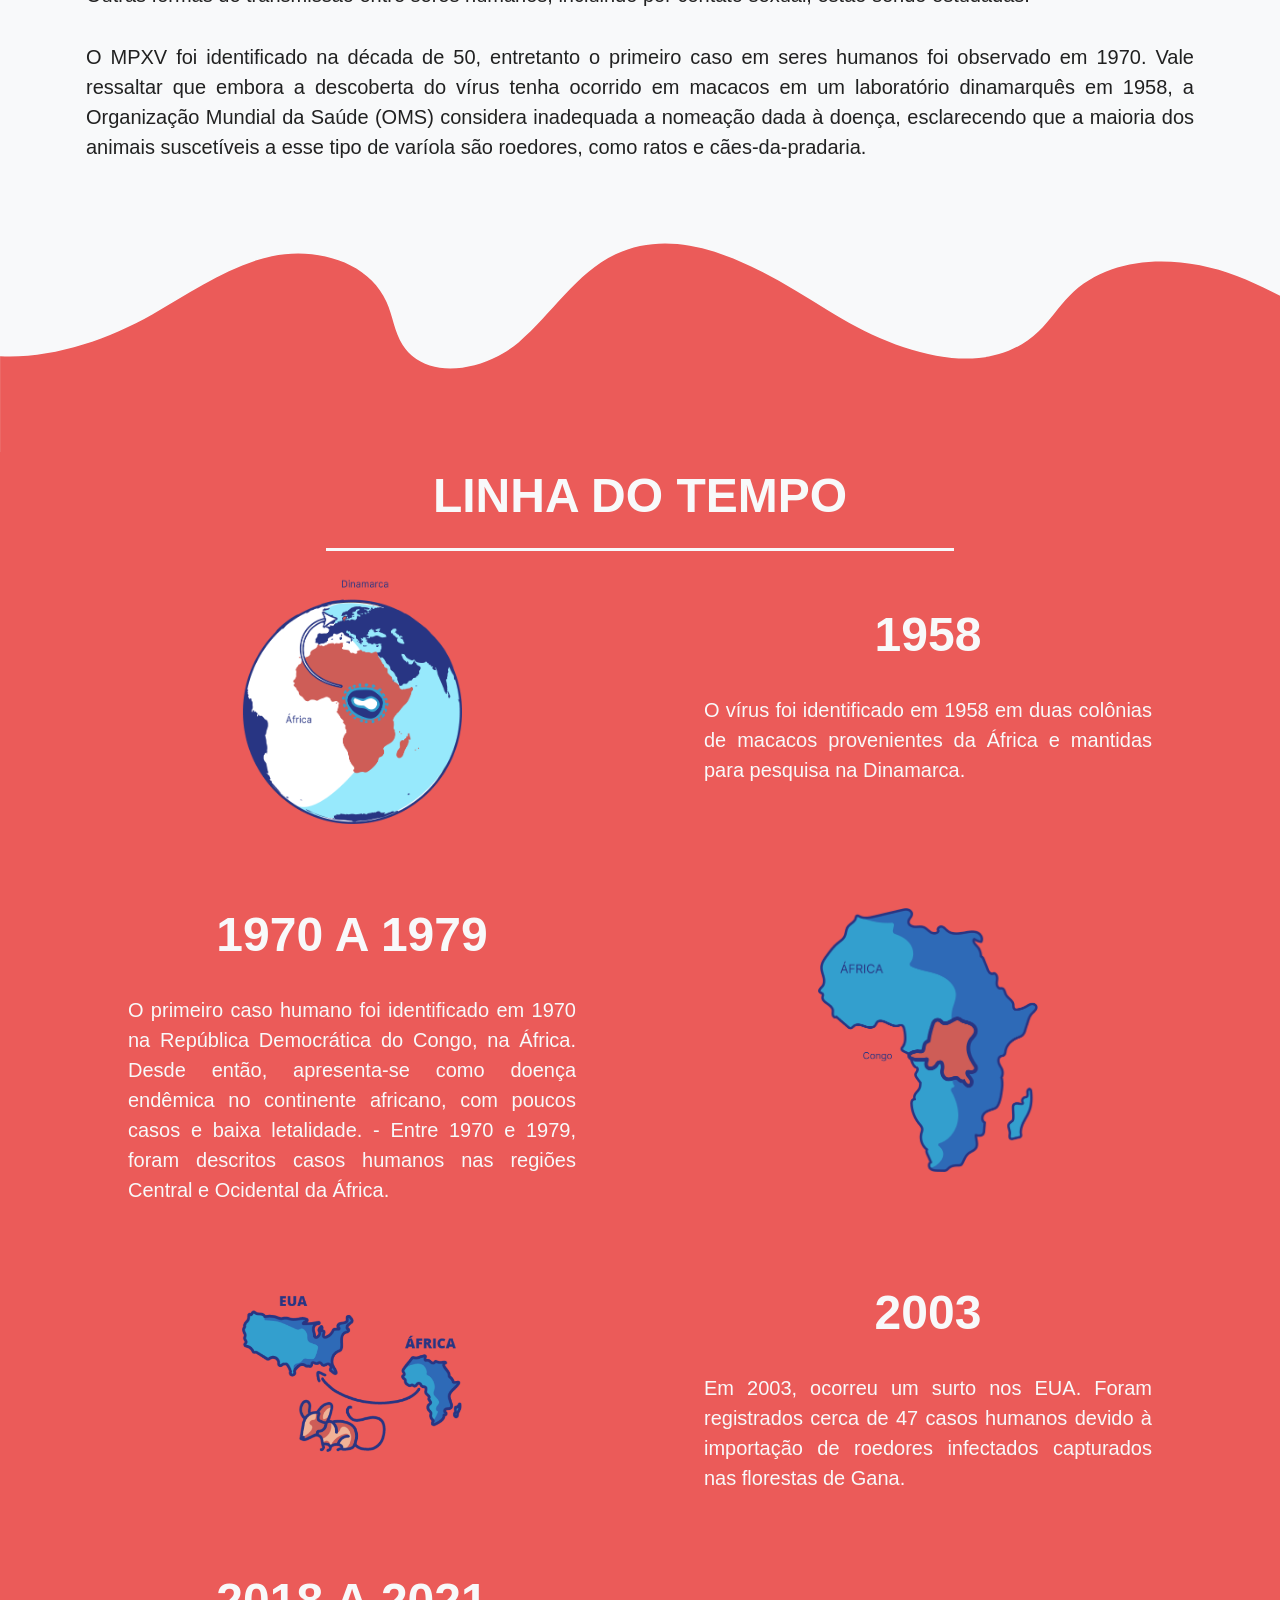
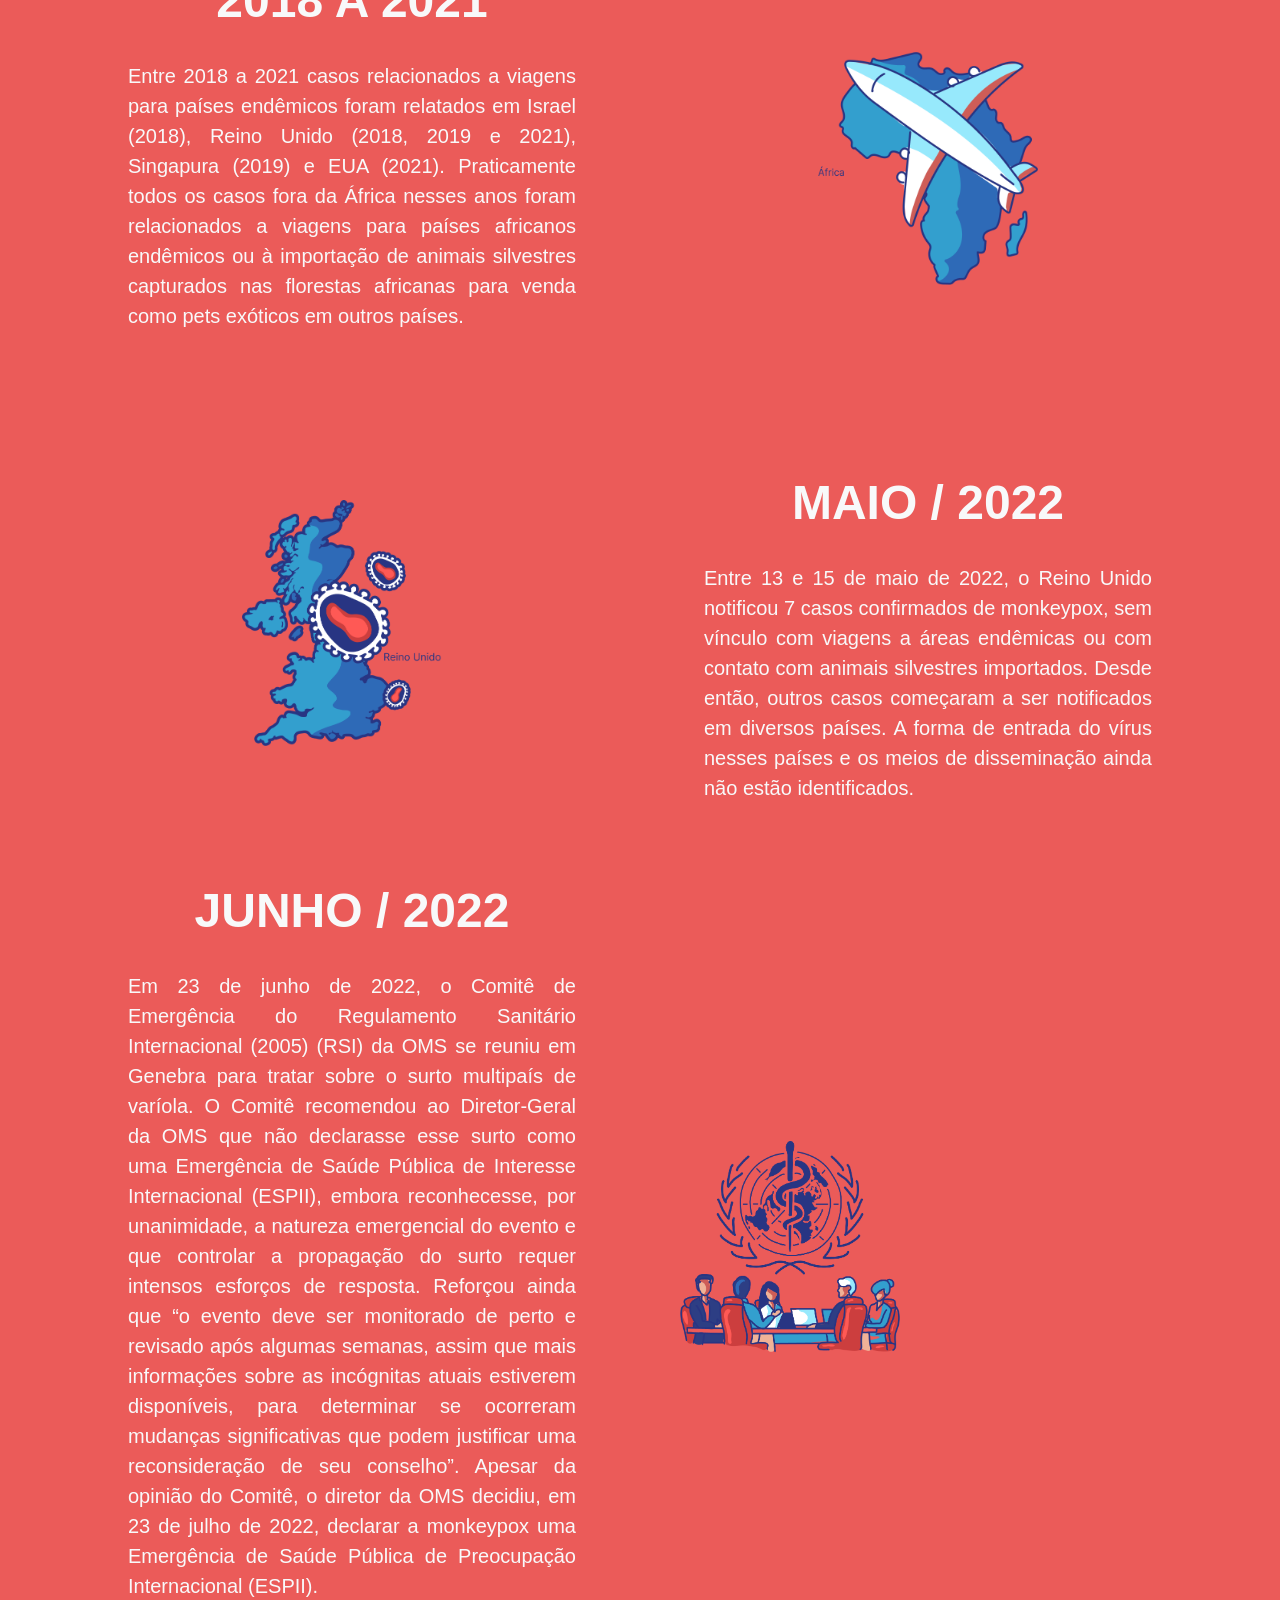
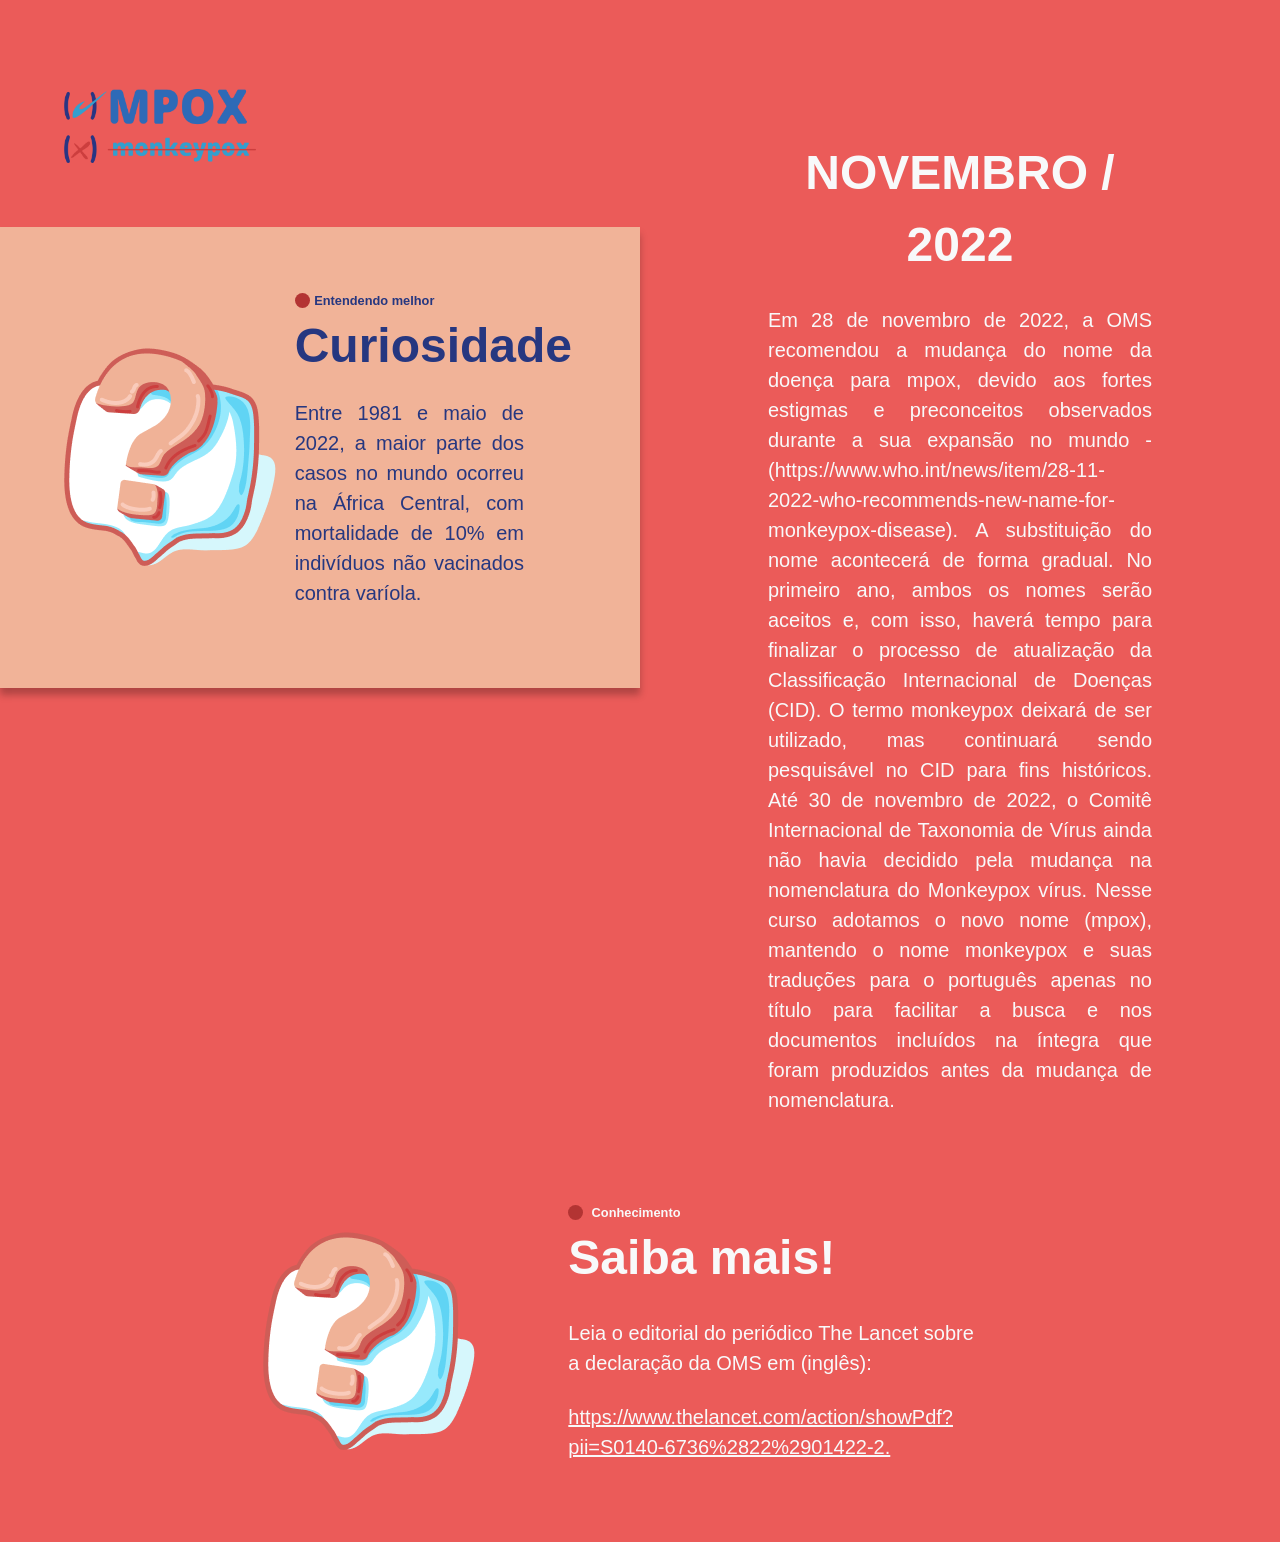
==== commit 5344f673: "Continuacao" ====
--- a/index.html
+++ b/index.html
@@ -5,8 +5,7 @@
     <meta charset="UTF-8">
     <meta name="author" content="Aparicio Fermiano dos Santos Junior">
     <meta name="viewport" content="width=device-width, initial-scale=1.0">
-    <link href="https://cdn.jsdelivr.net/npm/bootstrap@5.3.0-alpha1/dist/css/bootstrap.min.css" rel="stylesheet"
-        integrity="sha384-GLhlTQ8iRABdZLl6O3oVMWSktQOp6b7In1Zl3/Jr59b6EGGoI1aFkw7cmDA6j6gD" crossorigin="anonymous">
+    <link href="https://cdn.jsdelivr.net/npm/bootstrap@5.3.0-alpha1/dist/css/bootstrap.min.css" rel="stylesheet" integrity="sha384-GLhlTQ8iRABdZLl6O3oVMWSktQOp6b7In1Zl3/Jr59b6EGGoI1aFkw7cmDA6j6gD" crossorigin="anonymous">
     <link rel="stylesheet" href="https://cdn.jsdelivr.net/npm/bootstrap-icons@1.10.3/font/bootstrap-icons.css">
     <link rel="stylesheet" href="./css/animacao.min.css">
     <link rel="stylesheet" href="./css/style.min.css">
@@ -78,18 +77,17 @@
             <div class="col-12 col-lg-6 padding-x-container pt-5">
                 <img src="./image/logos.png" alt="Logos" class="img-fluid">
                 <div>
-                    <span class="modulo-capa digitando mt-3">MONKEYPOX</span><br>
+                    <span class="modulo-capa bold digitando mt-3">MONKEYPOX</span><br>
                     <span class="titulo-capa bold secondary-dark">MÓDULO 01</span>
-                    <p class="mt-5 mb-2 titulo-capa pb-4">Introdução ao MPOX / Monkeypox / Varíola dos macacos / Varíola
-                        símia</p>
+                    <p class="mt-5 mb-2 titulo-capa pb-4">Introdução ao MPOX / Monkeypox / Varíola dos macacos / Varíola símia
+                    </p>
                 </div>
                 <div class="row">
                     <div class="col-12 col-md-3 col-lg-3 capitulo-capa secondary-dark">01</div>
                     <div class="col-12 col-md-9 col-lg-6 m-auto w-lg-50">
                         <div class="w-100 d-flex justify-content-between mb-3">
                             <button class="button btn-col-2 btn-secondary">Créditos</button>
-                            <button class="button btn-col-2" data-bs-toggle="modal"
-                                data-bs-target="#instrucao_navegacao">Instruções</button>
+                            <button class="button btn-col-2" data-bs-toggle="modal" data-bs-target="#instrucao_navegacao">Instruções</button>
                         </div>
                         <a class="button w-100 btn-outline" href="#sobre">Iniciar</a>
                     </div>
@@ -98,27 +96,21 @@
                         <div class="modal-dialog modal-dialog-centered">
                             <div class="modal-content modal-conteudo">
                                 <div class="mx-auto border-0">
-                                    <button type="button" class="btn-close bg-light border rounded-circle p-3"
-                                        data-bs-dismiss="modal" aria-label="Close"></button>
+                                    <button type="button" class="btn-close bg-light border rounded-circle p-3" data-bs-dismiss="modal" aria-label="Close"></button>
                                 </div>
                                 <div class="pt-3 text-justify">
-                                    <p class="py-2 bold text-center">Instruções para
-                                        navegação</p>
-                                    <p>Você pode ajustar a visualização do
-                                        material de acordo com o nível de zoom do seu navegador,
-                                        pressione:</p>
+                                    <p class="py-2 bold text-center">Instruções para navegação
+                                    </p>
+                                    <p>Você pode ajustar a visualização do material de acordo com o nível de zoom do seu navegador, pressione:
+                                    </p>
                                     <div class="text-center">
-                                        <p><kbd>CTRL</kbd> + <kbd>+</kbd> : Aumentar
-                                            o zoom</p>
-                                        <p><kbd>CTRL</kbd> + <kbd>-</kbd> : Diminuir
-                                            o zoom</p>
+                                        <p><kbd>CTRL</kbd> + <kbd>+</kbd> : Aumentar o zoom</p>
+                                        <p><kbd>CTRL</kbd> + <kbd>-</kbd> : Diminuir o zoom</p>
                                     </div>
 
                                     <div class="py-2">
-                                        Quando uma palavra do texto estiver <u>destacada</u> com a cor
-                                        principal do módulo e sublinhada, isso indica que há conteúdo
-                                        adicional relacionado ao contexto. Clique na palavra para obter
-                                        mais informações e aprofundar seu estudo;
+                                        Quando uma palavra do texto estiver <u>destacada</u> com a cor principal do módulo e sublinhada, isso indica que há conteúdo adicional relacionado ao contexto. Clique na palavra para obter mais informações e aprofundar
+                                        seu estudo;
                                     </div>
                                 </div>
                             </div>
@@ -148,12 +140,9 @@
         <div class="line bg-secondary w-25"></div>
         <div id="carouselExampleIndicators" class="carousel slide carousel-person" data-bs-ride="carousel">
             <div class="carousel-indicators">
-                <button type="button" data-bs-target="#carouselExampleIndicators" data-bs-slide-to="0"
-                    class="active circle" aria-current="true" aria-label="Slide 1"></button>
-                <button type="button" data-bs-target="#carouselExampleIndicators" data-bs-slide-to="1" class="circle"
-                    aria-label="Slide 2"></button>
-                <button type="button" data-bs-target="#carouselExampleIndicators" data-bs-slide-to="2" class="circle"
-                    aria-label="Slide 3"></button>
+                <button type="button" data-bs-target="#carouselExampleIndicators" data-bs-slide-to="0" class="active circle" aria-current="true" aria-label="Slide 1"></button>
+                <button type="button" data-bs-target="#carouselExampleIndicators" data-bs-slide-to="1" class="circle" aria-label="Slide 2"></button>
+                <button type="button" data-bs-target="#carouselExampleIndicators" data-bs-slide-to="2" class="circle" aria-label="Slide 3"></button>
             </div>
             <div class="carousel-inner">
                 <div class="carousel-item active">
@@ -164,12 +153,8 @@
                                     <img src="./image/objetivo_geral.svg" alt="Objetivo Geral" class="mx-2" width="50">
                                     <span class="titulo-capa font-oswald my-auto mx-2">Objetivo Geral</span>
                                 </div>
-                                <p class="py-5">Esta Unidade tem como objetivo apresentar um breve histórico e panorama
-                                    da doença no mundo e no Brasil, descrevendo o agente etiológico, as características
-                                    do vírus e as formas de transmissão. Ressalta a importância da utilização de dados
-                                    epidemiológicos para as ações de assistência e vigilância em saúde, o reconhecimento
-                                    da interface humanos-animais-meio ambiente. Discute ainda os grupos vulneráveis e
-                                    população-chave. </p>
+                                <p class="py-5">Esta Unidade tem como objetivo apresentar um breve histórico e panorama da doença no mundo e no Brasil, descrevendo o agente etiológico, as características do vírus e as formas de transmissão. Ressalta a importância da
+                                    utilização de dados epidemiológicos para as ações de assistência e vigilância em saúde, o reconhecimento da interface humanos-animais-meio ambiente. Discute ainda os grupos vulneráveis e população-chave. </p>
                             </div>
                         </div>
                     </div>
@@ -179,8 +164,7 @@
                         <div class="row justify-content-center text-justify">
                             <div class="col-12 col-md-6 py-5 text-light">
                                 <div class="d-flex justify-content-center">
-                                    <img src="./image/objetivo_aprendizado.svg" alt="Objetivo de aprendizado"
-                                        class="mx-2" width="50">
+                                    <img src="./image/objetivo_aprendizado.svg" alt="Objetivo de aprendizado" class="mx-2" width="50">
                                     <span class="titulo-capa font-oswald my-auto mx-2">Objetivo de Aprendizagem</span>
                                 </div>
                                 <ul class="py-5">
@@ -209,13 +193,11 @@
                     </div>
                 </div>
             </div>
-            <button class="carousel-control-prev" type="button" data-bs-target="#carouselExampleIndicators"
-                data-bs-slide="prev">
+            <button class="carousel-control-prev" type="button" data-bs-target="#carouselExampleIndicators" data-bs-slide="prev">
                 <span class="carousel-control-prev-icon" aria-hidden="true"></span>
                 <span class="visually-hidden">Previous</span>
             </button>
-            <button class="carousel-control-next" type="button" data-bs-target="#carouselExampleIndicators"
-                data-bs-slide="next">
+            <button class="carousel-control-next" type="button" data-bs-target="#carouselExampleIndicators" data-bs-slide="next">
                 <span class="carousel-control-next-icon" aria-hidden="true"></span>
                 <span class="visually-hidden">Next</span>
             </button>
@@ -228,21 +210,16 @@
                 <img src="./image/introducao_detalhes_1.png" alt="Virus" class="d-block mx-auto w-100 w-lg-75 mx-2">
             </div>
             <div class="col-12 col-lg-6 px-5 order-first order-lg-last">
-                <p class="titulo font-oswald primary-dark-hover medium text-center">Definição da doença e formas de
-                    transmissão</p>
+                <p class="titulo font-oswald primary-dark-hover medium text-center">Definição da doença e formas de transmissão
+                </p>
                 <div class="line bg-primary-dark-hover"></div>
                 <div class="text-justify">
-                    <p class="pt-5 py-2">A mpox é uma zoonose viral causada pelo Monkeypox virus (MPXV), da família
-                        Poxviridae, capaz de infectar diferentes espécies de mamíferos. É uma doença transmissível,
-                        autolimitada e caracterizada pelo surgimento de pústulas na pele dos indivíduos infectados (LUNA
-                        et al., 2022).</p>
-                    <p class="py-2">Nas regiões endêmicas, a taxa de letalidade (TL) varia de 3,6% a 10,6% e, em geral,
-                        tanto as manifestações da doença quanto a TL são piores nos pacientes imunossuprimidos, como os
-                        pacientes que vivem com o vírus da imunodeficiência humana (HIV) (BUNGE et al., 2022).</p>
-                    <p class="py-2">Você já deve ter ouvido comentários associando a mpox à varíola humana. Isso se deve
-                        ao fato de o agente etiológico das duas doenças, Monkeypox virus e Variola vírus (VARV – do
-                        inglês smallpox), pertencerem à mesma família, Poxviridae, causando doenças que se manifestam de
-                        forma semelhante clinicamente, embora a mpox seja menos grave.</p>
+                    <p class="pt-5 py-2">A mpox é uma zoonose viral causada pelo Monkeypox virus (MPXV), da família Poxviridae, capaz de infectar diferentes espécies de mamíferos. É uma doença transmissível, autolimitada e caracterizada pelo surgimento de pústulas na pele
+                        dos indivíduos infectados (LUNA et al., 2022).</p>
+                    <p class="py-2">Nas regiões endêmicas, a taxa de letalidade (TL) varia de 3,6% a 10,6% e, em geral, tanto as manifestações da doença quanto a TL são piores nos pacientes imunossuprimidos, como os pacientes que vivem com o vírus da imunodeficiência
+                        humana (HIV) (BUNGE et al., 2022).</p>
+                    <p class="py-2">Você já deve ter ouvido comentários associando a mpox à varíola humana. Isso se deve ao fato de o agente etiológico das duas doenças, Monkeypox virus e Variola vírus (VARV – do inglês smallpox), pertencerem à mesma família, Poxviridae,
+                        causando doenças que se manifestam de forma semelhante clinicamente, embora a mpox seja menos grave.</p>
                 </div>
             </div>
         </div>
@@ -257,41 +234,31 @@
                     <div class="accordion" id="accordion_transmissao">
                         <div class="accordion-item">
                             <h2 class="accordion-header">
-                                <button class="accordion-button collapsed" type="button" data-bs-toggle="collapse"
-                                    data-bs-target="#accordion_transmissao_1" aria-expanded="false"
-                                    aria-controls="accordion_transmissao">
+                                <button class="accordion-button collapsed" type="button" data-bs-toggle="collapse" data-bs-target="#accordion_transmissao_1" aria-expanded="false" aria-controls="accordion_transmissao">
                                     Seres Humanos
                                 </button>
                             </h2>
-                            <div id="accordion_transmissao_1" class="accordion-collapse collapse"
-                                data-bs-parent="#accordion_transmissao">
+                            <div id="accordion_transmissao_1" class="accordion-collapse collapse" data-bs-parent="#accordion_transmissao">
                                 <div class="accordion-body">
                                     <ul class="p-4 small">
-                                        <li class="py-1">Contato próximo com lesões cutâneas, secreções respiratórias ou
-                                            objetos recentemente contaminados;</li>
+                                        <li class="py-1">Contato próximo com lesões cutâneas, secreções respiratórias ou objetos recentemente contaminados;</li>
                                         <li class="py-1">Contato prolongado, face a face, com secreções respiratórias;
                                         </li>
-                                        <li class="py-1">Via vertical (transplacentária ou contato próximo entre a mãe e
-                                            o bebê durante e após o parto);</li>
+                                        <li class="py-1">Via vertical (transplacentária ou contato próximo entre a mãe e o bebê durante e após o parto);</li>
                                     </ul>
                                 </div>
                             </div>
                         </div>
                         <div class="accordion-item">
                             <h2 class="accordion-header">
-                                <button class="accordion-button collapsed" type="button" data-bs-toggle="collapse"
-                                    data-bs-target="#accordion_transmissao_2" aria-expanded="false"
-                                    aria-controls="accordion_transmissao">
+                                <button class="accordion-button collapsed" type="button" data-bs-toggle="collapse" data-bs-target="#accordion_transmissao_2" aria-expanded="false" aria-controls="accordion_transmissao">
                                     Animais
                                 </button>
                             </h2>
-                            <div id="accordion_transmissao_2" class="accordion-collapse collapse"
-                                data-bs-parent="#accordion_transmissao">
+                            <div id="accordion_transmissao_2" class="accordion-collapse collapse" data-bs-parent="#accordion_transmissao">
                                 <div class="accordion-body">
                                     <ul class="p-4 small">
-                                        <li class="py-1">De animais infectados para outras espécies, incluindo humanos
-                                            (contato direto com sangue, outros fluidos corporais e/ou lesões do animal
-                                            infectado), e de humanos para animais. </li>
+                                        <li class="py-1">De animais infectados para outras espécies, incluindo humanos (contato direto com sangue, outros fluidos corporais e/ou lesões do animal infectado), e de humanos para animais. </li>
                                     </ul>
                                 </div>
                             </div>
@@ -304,13 +271,10 @@
             </div>
         </div>
         <div class="container text-justify p-3">
-            <p class="py-2">Outras formas de transmissão entre seres humanos, incluindo por contato sexual, estão sendo
-                estudadas.</p>
-            <p class="py-2">O MPXV foi identificado na década de 50, entretanto o primeiro caso em seres humanos foi
-                observado em 1970. Vale ressaltar que embora a descoberta do vírus tenha ocorrido em macacos em um
-                laboratório dinamarquês em 1958, a Organização Mundial da Saúde (OMS) considera inadequada a nomeação
-                dada à doença, esclarecendo que a maioria dos animais suscetíveis a esse tipo de varíola são roedores,
-                como ratos e cães-da-pradaria.</p>
+            <p class="py-2">Outras formas de transmissão entre seres humanos, incluindo por contato sexual, estão sendo estudadas.
+            </p>
+            <p class="py-2">O MPXV foi identificado na década de 50, entretanto o primeiro caso em seres humanos foi observado em 1970. Vale ressaltar que embora a descoberta do vírus tenha ocorrido em macacos em um laboratório dinamarquês em 1958, a Organização Mundial
+                da Saúde (OMS) considera inadequada a nomeação dada à doença, esclarecendo que a maioria dos animais suscetíveis a esse tipo de varíola são roedores, como ratos e cães-da-pradaria.</p>
         </div>
     </div>
     <div class="onda onda-secondary bg-light"></div>
@@ -323,21 +287,17 @@
             </div>
             <div class="col-12 col-lg-6 padding-x-container text-light order-first order-lg-last pt-md-5">
                 <p class="titulo font-oswald medium text-center">1958</p>
-                <p class="py-2 text-justify">O vírus foi identificado em 1958 em duas colônias de macacos provenientes
-                    da África e mantidas para pesquisa na Dinamarca.</p>
+                <p class="py-2 text-justify">O vírus foi identificado em 1958 em duas colônias de macacos provenientes da África e mantidas para pesquisa na Dinamarca.</p>
             </div>
         </div>
         <div class="row justify-content-center padding-x-container">
             <div class="col-12 col-lg-6 padding-x-container text-light pt-md-5">
                 <p class="titulo font-oswald medium text-center">1970 A 1979</p>
-                <p class="py-2 text-justify">O primeiro caso humano foi identificado em 1970 na República Democrática do
-                    Congo, na África. Desde então, apresenta-se como doença endêmica no continente africano, com poucos
-                    casos e baixa letalidade.
-                    - Entre 1970 e 1979, foram descritos casos humanos nas regiões Central e Ocidental da África.</p>
+                <p class="py-2 text-justify">O primeiro caso humano foi identificado em 1970 na República Democrática do Congo, na África. Desde então, apresenta-se como doença endêmica no continente africano, com poucos casos e baixa letalidade. - Entre 1970 e 1979, foram descritos
+                    casos humanos nas regiões Central e Ocidental da África.</p>
             </div>
             <div class="col-12 col-lg-6 d-flex align-items-center">
-                <img src="./image/tempo_1970.png" alt="1970 A 1979"
-                    class="d-block mx-auto w-50 w-md-75 mx-2 padding-desk-5 pt-md-0">
+                <img src="./image/tempo_1970.png" alt="1970 A 1979" class="d-block mx-auto w-50 w-md-75 mx-2 padding-desk-5 pt-md-0">
             </div>
         </div>
 
@@ -347,77 +307,61 @@
             </div>
             <div class="col-12 col-lg-6 padding-x-container text-light order-first order-lg-last pt-md-5">
                 <p class="titulo font-oswald medium text-center">2003</p>
-                <p class="py-2 text-justify"> Em 2003, ocorreu um surto nos EUA. Foram registrados cerca de 47 casos
-                    humanos devido à importação de roedores infectados capturados nas florestas de Gana.</p>
+                <p class="py-2 text-justify"> Em 2003, ocorreu um surto nos EUA. Foram registrados cerca de 47 casos humanos devido à importação de roedores infectados capturados nas florestas de Gana.</p>
             </div>
         </div>
 
         <div class="row justify-content-center padding-x-container">
             <div class="col-12 col-lg-6 padding-container text-light pt-md-5">
                 <p class="titulo font-oswald medium text-center">2018 A 2021</p>
-                <p class="py-2 text-justify"> Entre 2018 a 2021 casos relacionados a viagens para países endêmicos foram
-                    relatados em Israel (2018), Reino Unido (2018, 2019 e 2021), Singapura (2019) e EUA (2021).
-                    Praticamente todos os casos fora da África nesses anos foram relacionados a viagens para países
-                    africanos endêmicos ou à importação de animais silvestres capturados nas florestas africanas para
-                    venda como pets exóticos em outros países.</p>
+                <p class="py-2 text-justify"> Entre 2018 a 2021 casos relacionados a viagens para países endêmicos foram relatados em Israel (2018), Reino Unido (2018, 2019 e 2021), Singapura (2019) e EUA (2021). Praticamente todos os casos fora da África nesses anos foram relacionados
+                    a viagens para países africanos endêmicos ou à importação de animais silvestres capturados nas florestas africanas para venda como pets exóticos em outros países.</p>
             </div>
             <div class="col-12 col-lg-6 d-flex align-items-center">
-                <img src="./image/tempo_2018.png" alt="2018 A 2021"
-                    class="d-block mx-auto w-50 w-md-75 mx-2 padding-desk-5 pt-md-0">
+                <img src="./image/tempo_2018.png" alt="2018 A 2021" class="d-block mx-auto w-50 w-md-75 mx-2 padding-desk-5 pt-md-0">
             </div>
         </div>
 
         <div class="row justify-content-center padding-x-container">
             <div class="col-12 col-lg-6 order-last order-lg-first d-flex align-items-center">
-                <img src="./image/tempo_maio_2022.png" alt="MAIO / 2022"
-                    class="d-block mx-auto w-50 w-md-75 w-md-75 mx-2 padding-desk-5 pt-md-0">
+                <img src="./image/tempo_maio_2022.png" alt="MAIO / 2022" class="d-block mx-auto w-50 w-md-75 w-md-75 mx-2 padding-desk-5 pt-md-0">
             </div>
             <div class="col-12 col-lg-6 padding-x-container text-light order-first order-lg-last pt-md-5">
                 <p class="titulo font-oswald medium text-center">MAIO / 2022</p>
-                <p class="py-2 text-justify">Entre 13 e 15 de maio de 2022, o Reino Unido notificou 7 casos confirmados
-                    de monkeypox, sem vínculo com viagens a áreas endêmicas ou com contato com animais silvestres
-                    importados. Desde então, outros casos começaram a ser notificados em diversos países. A forma de
-                    entrada do vírus nesses países e os meios de disseminação ainda não estão identificados.</p>
+                <p class="py-2 text-justify">Entre 13 e 15 de maio de 2022, o Reino Unido notificou 7 casos confirmados de monkeypox, sem vínculo com viagens a áreas endêmicas ou com contato com animais silvestres importados. Desde então, outros casos começaram a ser notificados
+                    em diversos países. A forma de entrada do vírus nesses países e os meios de disseminação ainda não estão identificados.</p>
             </div>
         </div>
 
         <div class="row justify-content-center padding-x-container">
             <div class="col-12 col-lg-6 padding-container text-light pt-md-5">
                 <p class="titulo font-oswald medium text-center">JUNHO / 2022</p>
-                <p class="py-2 text-justify"> Em 23 de junho de 2022, o Comitê de Emergência do Regulamento Sanitário
-                    Internacional (2005) (RSI) da OMS se reuniu em Genebra para tratar sobre o surto multipaís de
-                    varíola. O Comitê recomendou ao Diretor-Geral da OMS que não declarasse esse surto como uma
-                    Emergência de Saúde Pública de Interesse Internacional (ESPII), embora reconhecesse, por
-                    unanimidade, a natureza emergencial do evento e que controlar a propagação do surto requer intensos
-                    esforços de resposta. Reforçou ainda que “o evento deve ser monitorado de perto e revisado após
-                    algumas semanas, assim que mais informações sobre as incógnitas atuais estiverem disponíveis, para
-                    determinar se ocorreram mudanças significativas que podem justificar uma reconsideração de seu
-                    conselho”. Apesar da opinião do Comitê, o diretor da OMS decidiu, em 23 de julho de 2022, declarar a
-                    monkeypox uma Emergência de Saúde Pública de Preocupação Internacional (ESPII).</p>
+                <p class="py-2 text-justify"> Em 23 de junho de 2022, o Comitê de Emergência do Regulamento Sanitário Internacional (2005) (RSI) da OMS se reuniu em Genebra para tratar sobre o surto multipaís de varíola. O Comitê recomendou ao Diretor-Geral da OMS que não declarasse
+                    esse surto como uma Emergência de Saúde Pública de Interesse Internacional (ESPII), embora reconhecesse, por unanimidade, a natureza emergencial do evento e que controlar a propagação do surto requer intensos esforços de resposta.
+                    Reforçou ainda que “o evento deve ser monitorado de perto e revisado após algumas semanas, assim que mais informações sobre as incógnitas atuais estiverem disponíveis, para determinar se ocorreram mudanças significativas que podem
+                    justificar uma reconsideração de seu conselho”. Apesar da opinião do Comitê, o diretor da OMS decidiu, em 23 de julho de 2022, declarar a monkeypox uma Emergência de Saúde Pública de Preocupação Internacional (ESPII).</p>
             </div>
             <div class="col-12 col-lg-6 d-flex align-items-center">
-                <img src="./image/tempo_junho_2022.png" alt="JUNHO / 2022"
-                    class="d-block w-50 w-md-75 padding-desk-5 pt-md-0 animated-img-right">
+                <img src="./image/tempo_junho_2022.png" alt="JUNHO / 2022" class="d-block w-50 w-md-75 padding-desk-5 pt-md-0">
             </div>
         </div>
 
         <div class="row justify-content-center">
-            <div class="col-12 col-lg-6 order-last order-lg-first px-0">
-                <img src="./image/tempo_novembro_2022.png" alt="NOVEMBRO / 2022"
-                    class="d-block w-50 w-md-75 padding-desk-5 padding-x-container pt-md-0 animated-img-left">
-                <div class="box-saiba-mais p-5">
-                    <div class="d-flex">
-                        <div class="d-flex align-items-center">
-                            <img src="./image/interrogacao.png" alt="Saiba mais" data-animation="saiba-mais-animation" class="d-block mx-auto">
-                        </div>
-                        <div class="padding-x-container primary-dark-hover">
+            <div class="col-12 col-md-6 order-last order-lg-first px-0 padding-x-mobile-3">
+                <img src="./image/tempo_novembro_2022.png" alt="NOVEMBRO / 2022" class="d-block w-50 w-md-75 padding-container pt-md-0">
+                <div class="box-saiba-mais padding-container">
+                    <div class="row">
+                        <div class="col-12 col-md-4 d-flex align-items-center">
+                            <img src="./image/interrogacao.png" alt="Saiba mais" data-animation="saiba-mais-animation" class="d-block mx-auto py-3">
+                        </div>
+                        <div class="col-12 col-md-8 padding-x-container primary-dark-hover">
                             <div class="d-flex">
                                 <span class="circle-saiba-mais"></span>
                                 <small class="medium">Entendendo melhor</small>
                             </div>
                             <p class="titulo bold">Curiosidade</p>
-                            <p>
-                                Entre 1981 e maio de 2022, a maior parte dos casos no mundo ocorreu na África Central, com mortalidade de 10% em indivíduos não vacinados contra varíola. 
+                            <p class="text-justify">
+                                Entre 1981 e maio de 2022, a maior parte dos casos no mundo ocorreu na África Central, com mortalidade de 10% em indivíduos não vacinados contra varíola.
                             </p>
                         </div>
                     </div>
@@ -426,16 +370,32 @@
             <div class="col-12 col-lg-6 padding-x-container text-light order-first order-lg-last pt-md-5">
                 <div class="padding-x-container">
                     <p class="titulo font-oswald medium text-center">NOVEMBRO / 2022</p>
-                    <p class="py-2 text-justify"> Em 28 de novembro de 2022, a OMS recomendou a mudança do nome da doença
-                        para mpox, devido aos fortes estigmas e preconceitos observados durante a sua expansão no mundo
-                        -(https://www.who.int/news/item/28-11-2022-who-recommends-new-name-for-monkeypox-disease). A
-                        substituição do nome acontecerá de forma gradual. No primeiro ano, ambos os nomes serão aceitos e,
-                        com isso, haverá tempo para finalizar o processo de atualização da Classificação Internacional de
-                        Doenças (CID). O termo monkeypox deixará de ser utilizado, mas continuará sendo pesquisável no CID
-                        para fins históricos. Até 30 de novembro de 2022, o Comitê Internacional de Taxonomia de Vírus ainda
-                        não havia decidido pela mudança na nomenclatura do Monkeypox vírus. Nesse curso adotamos o novo nome
-                        (mpox), mantendo o nome monkeypox e suas traduções para o português apenas no título para facilitar
-                        a busca e nos documentos incluídos na íntegra que foram produzidos antes da mudança de nomenclatura.
+                    <p class="py-2 text-justify"> Em 28 de novembro de 2022, a OMS recomendou a mudança do nome da doença para mpox, devido aos fortes estigmas e preconceitos observados durante a sua expansão no mundo -(https://www.who.int/news/item/28-11-2022-who-recommends-new-name-for-monkeypox-disease).
+                        A substituição do nome acontecerá de forma gradual. No primeiro ano, ambos os nomes serão aceitos e, com isso, haverá tempo para finalizar o processo de atualização da Classificação Internacional de Doenças (CID). O termo monkeypox
+                        deixará de ser utilizado, mas continuará sendo pesquisável no CID para fins históricos. Até 30 de novembro de 2022, o Comitê Internacional de Taxonomia de Vírus ainda não havia decidido pela mudança na nomenclatura do Monkeypox
+                        vírus. Nesse curso adotamos o novo nome (mpox), mantendo o nome monkeypox e suas traduções para o português apenas no título para facilitar a busca e nos documentos incluídos na íntegra que foram produzidos antes da mudança de
+                        nomenclatura.
+                    </p>
+                </div>
+            </div>
+        </div>
+        <div class="container w-lg-75">
+            <div class="row justify-content-center padding-container">
+                <div class="col-12 col-md-4 d-flex align-items-center">
+                    <img src="./image/interrogacao.png" alt="Saiba mais" data-animation="saiba-mais-animation" class="d-block mx-auto py-3">
+                </div>
+                <div class="col-12 col-md-8 padding-x-container text-light">
+                    <div class="d-flex">
+                        <span class="circle-saiba-mais"></span>
+                        <small class="medium">Conhecimento</small>
+                    </div>
+                    <p class="titulo bold">Saiba mais!</p>
+                    <p class="py-2">
+                        Leia o editorial do periódico The Lancet sobre a declaração da OMS em (inglês):
+
+                    </p>
+                    <p>
+                        <a href="https://www.thelancet.com/action/showPdf?pii=S0140-6736%2822%2901422-2" class="py-2 text-light text-break">https://www.thelancet.com/action/showPdf?pii=S0140-6736%2822%2901422-2.</a>
                     </p>
                 </div>
             </div>
--- a/css/style.min.css
+++ b/css/style.min.css
@@ -1 +1 @@
-:root{--primary:#4BC2EF;--primary-hover:#369FCE;--primary-light:#A2D9EE;--primary-light-hover:#6EC9EA;--primary-dark:#336AB2;--primary-dark-hover:#263780;--secondary:#EB5B59;--secondary-hover:#CD3F3F;--secondary-dark:#B33433;--aux:#F1B398;--font-dark:#212121;--font-light:#f2f2f2;--disabled-dark:#8b8b8b62;--disabled:#B8B8B8}body{font-family:Poppins,sans-serif;font-size:20px;margin:0!important;color:var(--font-dark);background-color:var(--font-light)}.box-scrool::-webkit-scrollbar,body::-webkit-scrollbar{width:12px}.box-scrool::-webkit-scrollbar-track,body::-webkit-scrollbar-track{background:0 0}.box-scrool::-webkit-scrollbar-thumb,body::-webkit-scrollbar-thumb{background-color:var(--primary-dark);border-radius:20px;border:3px solid var(--font-light)}p{font-size:1em}#capa{overflow:hidden}.offcanvas{position:fixed;top:0;left:0;width:100%;height:100%;background-color:rgba(0,0,0,.6);z-index:4;opacity:0;visibility:hidden;transition:all .3s ease}.offcanvas.open{opacity:1;visibility:visible}.mr-auto{margin-right:auto!important}.ml-auto{margin-left:auto!important}.min-vh-50{min-height:50vh!important}.padding-container{padding:4rem}.padding-x-container{padding-right:4rem;padding-left:4rem}.text-justify{text-align:justify;hyphens:auto;word-break:keep-all}.line{width:50%;height:3px;background-color:var(--primary);display:block;margin-left:auto;margin-right:auto}.carousel-person{height:600px}.primary{color:var(--primary)!important}.primary-dark{color:var(--primary-dark)!important}.primary-dark-hover{color:var(--primary-dark-hover)!important}.secondary{color:var(--secondary)!important}.secondary-hover{color:var(--secondary-hover)!important}.secondary-dark{color:var(--secondary-dark)!important}.secondary-light{color:var(--secondary-light)!important}.aux{color:var(--aux)!important}.desativado{color:gray!important}.bg-secondary{background-color:var(--secondary)!important}.bg-primary-dark-hover{background-color:var(--primary-dark-hover)!important}.font-oswald,.font-oswald b{font-family:Oswald,sans-serif}.capitulo-capa{font-family:Oswald,sans-serif;font-weight:900;font-size:15rem}.modulo-capa{font-family:Oswald,sans-serif;font-weight:400;font-size:10rem;line-height:10rem}.titulo-capa{font-size:2rem}.titulo{font-size:3rem;font-family:Oswald,sans-serif;font-weight:400}.bold,b{font-weight:900}.medium{font-weight:700}small{font-size:.8rem}.button,.button.btn-outline:hover{background-color:var(--primary-dark);border-radius:0 1rem 0 1rem;padding:.3rem;border:2px solid var(--primary-dark);color:var(--font-light);text-align:center;transition:.3s}a.button{display:block;text-decoration:none}.button.btn-col-2{width:48%}.button:hover{border:2px solid var(--primary-dark-hover);background-color:var(--primary-dark-hover)}.button.btn-outline{background-color:transparent;color:var(--primary-dark-hover);font-weight:500}.button.btn-secondary{background-color:var(--secondary);border:2px var(--secondary)}.button.btn-secondary:hover{background-color:var(--secondary-hover);border:2px var(--secondary-hover)}.circle{border-radius:100%;width:15px!important;height:15px!important}.modal-conteudo{background-color:var(--primary);padding:2rem;border-radius:0 2rem 0 2rem;box-shadow:0 0 10px rgba(0,0,0,.3);margin:1.4rem!important}.accordion-button{color:var(--primary-dark)!important;font-weight:700}.accordion-button:not(.collapsed){background-color:var(--aux)}.box-saiba-mais{background-color:var(--aux);box-shadow:0 7px 7px rgba(0,0,0,.25)}.circle-saiba-mais{width:15px;background-color:var(--secondary-dark);height:15px;border-radius:100%;display:flex;margin-right:2%;margin-top:auto;margin-bottom:auto;animation-name:circle_saiba_mais;animation-duration:3s;animation-timing-function:normal;animation-iteration-count:infinite}.saiba-mais-animation{animation-name:shake;animation-duration:2s;animation-iteration-count:infinite;animation-timing-function:linear}@media (min-width:992px){.w-lg-75{width:75%!important}.w-lg-50{width:50%!important}.padding-desk-5{padding:5%!important}}@media (max-width:992px){.w-md-100{width:100%!important}.w-md-75{width:75%!important}.titulo-capa{font-size:1.8rem}.capitulo-capa{font-size:10rem;text-align:center}.modulo-capa{font-size:8rem;line-height:8rem;font-weight:900}.padding-x-container{padding-right:2rem;padding-left:2rem}.titulo{font-size:2rem;font-weight:600}}@media (max-width:767px){.pt-mobile-5{padding-top:5%}.py-mobile-5{padding-top:5%;padding-bottom:5%}.padding-container{padding:1.2rem}.padding-x-container{padding-right:1.2rem;padding-left:1.2rem}.titulo-capa{font-size:1rem}.capitulo-capa{font-size:5rem;text-align:center}.modulo-capa{font-size:3.5rem;line-height:3rem;font-weight:900}.padding-y-mobile-5{padding-top:5%!important;padding-bottom:5%!important}.capitulo-capa{display:none}.pt-md-0{padding-top:0!important}.pt-md-5{padding-top:3rem!important}}@media (min-width:767px) and (max-width:992px){.carousel-person{height:750px}}+:root{--primary:#4BC2EF;--primary-hover:#369FCE;--primary-light:#A2D9EE;--primary-light-hover:#6EC9EA;--primary-dark:#336AB2;--primary-dark-hover:#263780;--secondary:#EB5B59;--secondary-hover:#CD3F3F;--secondary-dark:#B33433;--aux:#F1B398;--font-dark:#212121;--font-light:#f2f2f2;--disabled-dark:#8b8b8b62;--disabled:#B8B8B8}body{font-family:Poppins,sans-serif;font-size:20px;margin:0!important;color:var(--font-dark);background-color:var(--font-light)}.box-scrool::-webkit-scrollbar,body::-webkit-scrollbar{width:12px}.box-scrool::-webkit-scrollbar-track,body::-webkit-scrollbar-track{background:0 0}.box-scrool::-webkit-scrollbar-thumb,body::-webkit-scrollbar-thumb{background-color:var(--primary-dark);border-radius:20px;border:3px solid var(--font-light)}p{font-size:1em}#capa{overflow:hidden}.offcanvas{position:fixed;top:0;left:0;width:100%;height:100%;background-color:rgba(0,0,0,.6);z-index:4;opacity:0;visibility:hidden;transition:all .3s ease}.offcanvas.open{opacity:1;visibility:visible}.mr-auto{margin-right:auto!important}.ml-auto{margin-left:auto!important}.min-vh-50{min-height:50vh!important}.padding-container{padding:4rem}.padding-x-container{padding-right:4rem;padding-left:4rem}.text-justify{text-align:justify;hyphens:auto;word-break:keep-all}.line{width:50%;height:3px;background-color:var(--primary);display:block;margin-left:auto;margin-right:auto}.carousel-person{height:600px}.link{text-decoration:none;color:var(--primary);font-size:1.2rem;font-weight:500}.link:hover{color:var(--primary-hover)}.primary{color:var(--primary)!important}.primary-dark{color:var(--primary-dark)!important}.primary-dark-hover{color:var(--primary-dark-hover)!important}.secondary{color:var(--secondary)!important}.secondary-hover{color:var(--secondary-hover)!important}.secondary-dark{color:var(--secondary-dark)!important}.secondary-light{color:var(--secondary-light)!important}.aux{color:var(--aux)!important}.desativado{color:gray!important}.bg-secondary{background-color:var(--secondary)!important}.bg-primary-dark-hover{background-color:var(--primary-dark-hover)!important}.font-oswald,.font-oswald b{font-family:Oswald,sans-serif}.capitulo-capa{font-family:Oswald,sans-serif;font-weight:900;font-size:15rem}.modulo-capa{font-family:Oswald,sans-serif;font-weight:400;font-size:6vw;line-height:normal}.titulo-capa{font-size:2rem}.titulo{font-size:3rem;font-family:Oswald,sans-serif;font-weight:400}.bold,b{font-weight:900}.medium{font-weight:700}small{font-size:.8rem}.button,.button.btn-outline:hover{background-color:var(--primary-dark);border-radius:0 1rem 0 1rem;padding:.3rem;border:2px solid var(--primary-dark);color:var(--font-light);text-align:center;transition:.3s}a.button{display:block;text-decoration:none}.button.btn-col-2{width:48%}.button:hover{border:2px solid var(--primary-dark-hover);background-color:var(--primary-dark-hover)}.button.btn-outline{background-color:transparent;color:var(--primary-dark-hover);font-weight:500}.button.btn-secondary{background-color:var(--secondary);border:2px var(--secondary)}.button.btn-secondary:hover{background-color:var(--secondary-hover);border:2px var(--secondary-hover)}.circle{border-radius:100%;width:15px!important;height:15px!important}.modal-conteudo{background-color:var(--primary);padding:2rem;border-radius:0 2rem 0 2rem;box-shadow:0 0 10px rgba(0,0,0,.3);margin:1.4rem!important}.accordion-button{color:var(--primary-dark)!important;font-weight:700}.accordion-button:not(.collapsed){background-color:var(--aux)}.box-saiba-mais{background-color:var(--aux);box-shadow:0 7px 7px rgba(0,0,0,.25)}.circle-saiba-mais{width:15px;background-color:var(--secondary-dark);height:15px;border-radius:100%;display:flex;margin-right:2%;margin-top:auto;margin-bottom:auto;animation-name:circle_saiba_mais;animation-duration:3s;animation-timing-function:normal;animation-iteration-count:infinite}.saiba-mais-animation{animation-name:shake;animation-duration:2s;animation-iteration-count:infinite;animation-timing-function:linear}@media (min-width:992px){.w-lg-75{width:75%!important}.w-lg-50{width:50%!important}.padding-desk-5{padding:5%!important}}@media (max-width:992px){.w-md-100{width:100%!important}.w-md-75{width:75%!important}.titulo-capa{font-size:1.8rem}.capitulo-capa{font-size:10rem;text-align:center}.modulo-capa{font-size:8rem;line-height:8rem;font-weight:900}.padding-x-container{padding-right:2rem;padding-left:2rem}.titulo{font-size:2rem;font-weight:600}}@media (max-width:767px){.pt-mobile-5{padding-top:5%}.py-mobile-5{padding-top:5%;padding-bottom:5%}.padding-container{padding:1.2rem}.padding-x-container{padding-right:1.2rem;padding-left:1.2rem}.titulo-capa{font-size:1rem}.capitulo-capa{font-size:5rem;text-align:center}.modulo-capa{font-size:3.5rem;line-height:3rem;font-weight:900}.padding-y-mobile-5{padding-top:5%!important;padding-bottom:5%!important}.padding-x-mobile-3{padding-left:3%!important;padding-right:3%!important}.capitulo-capa{display:none}.pt-md-0{padding-top:0!important}.pt-md-5{padding-top:3rem!important}}@media (min-width:767px) and (max-width:992px){.carousel-person{height:750px}}
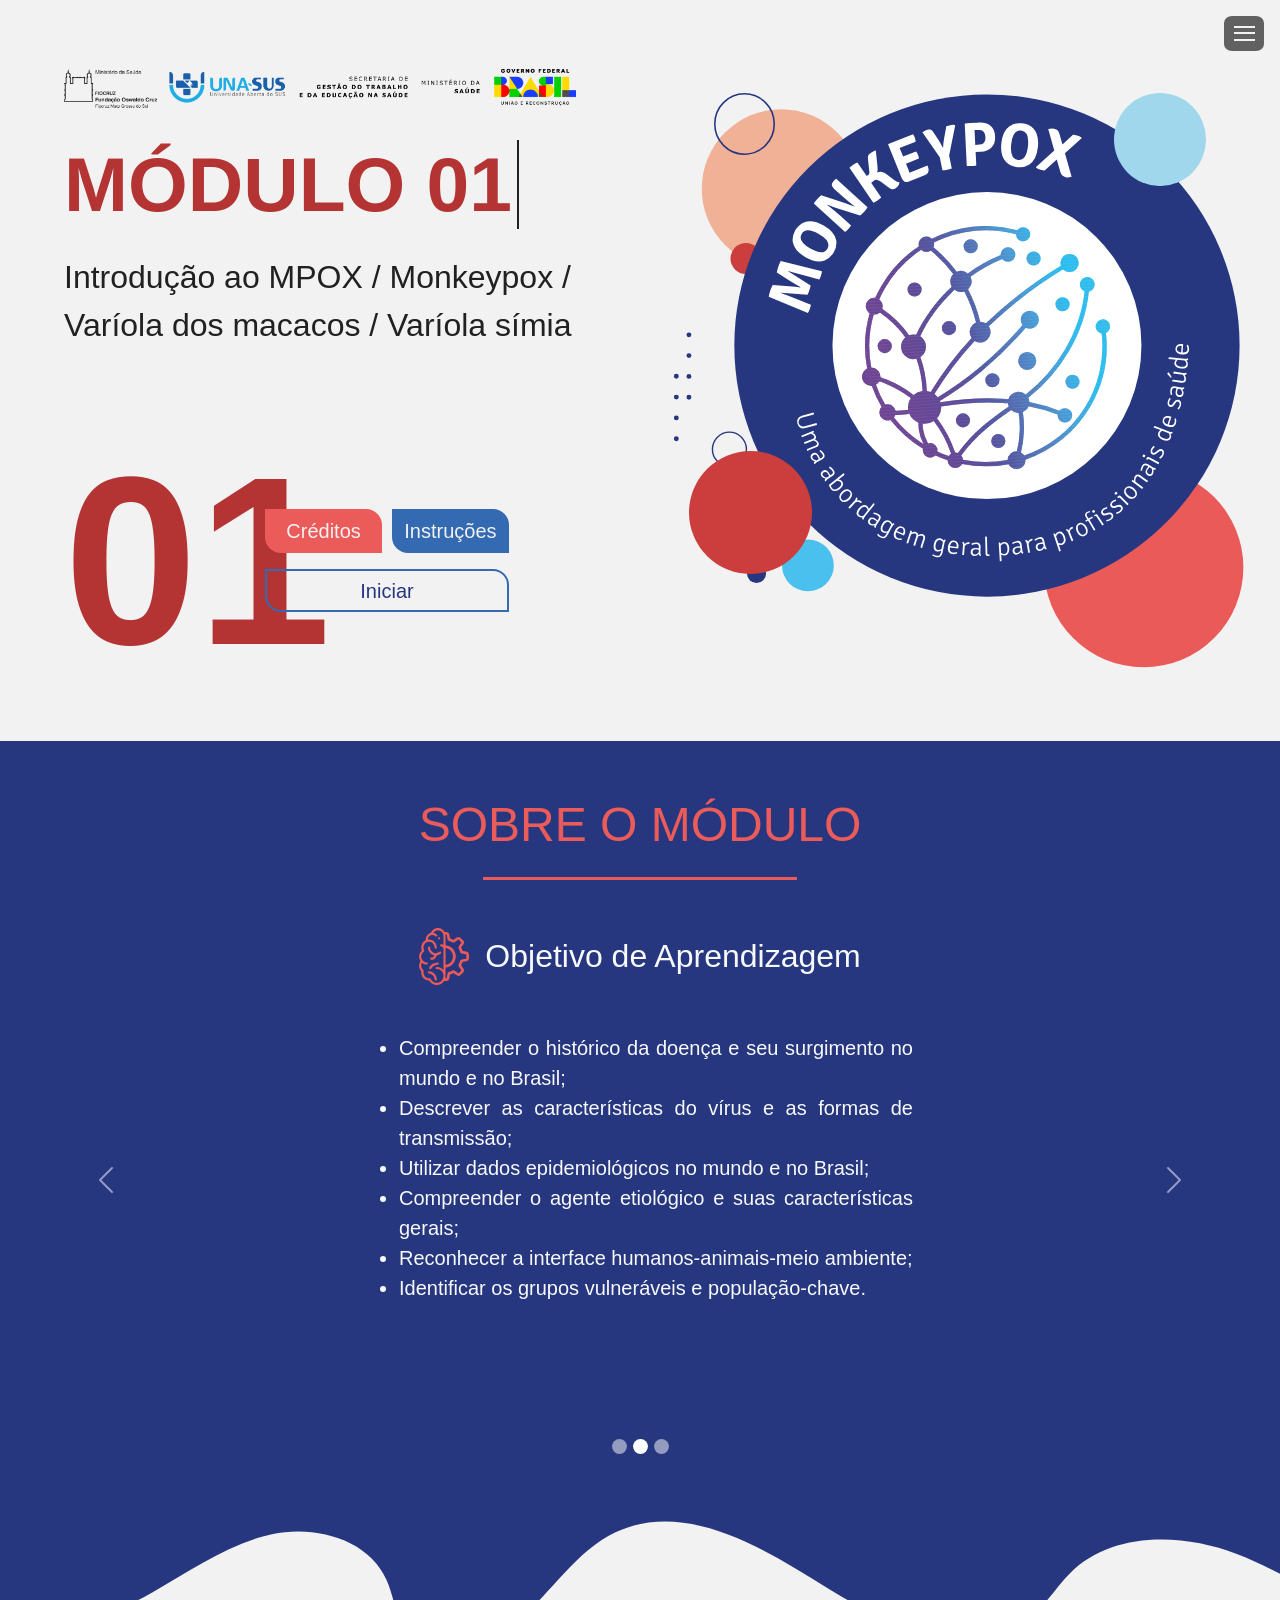
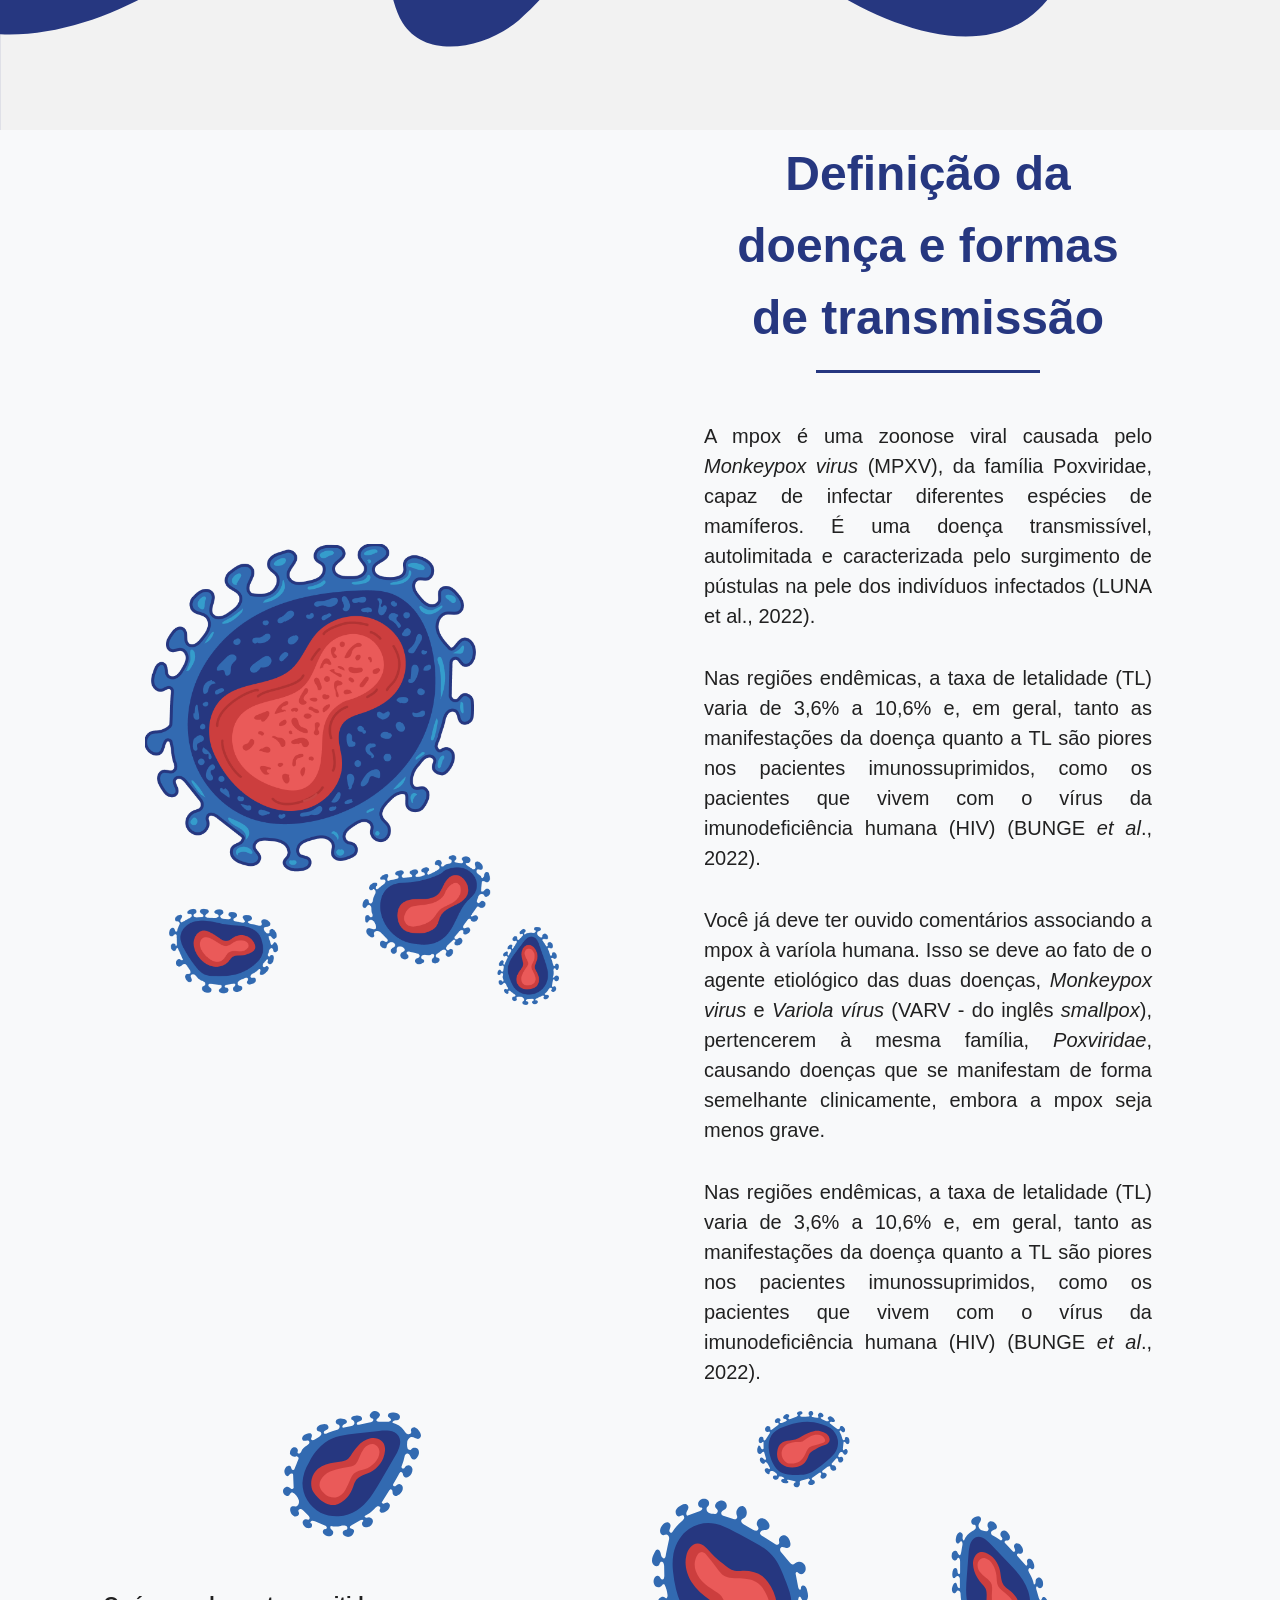
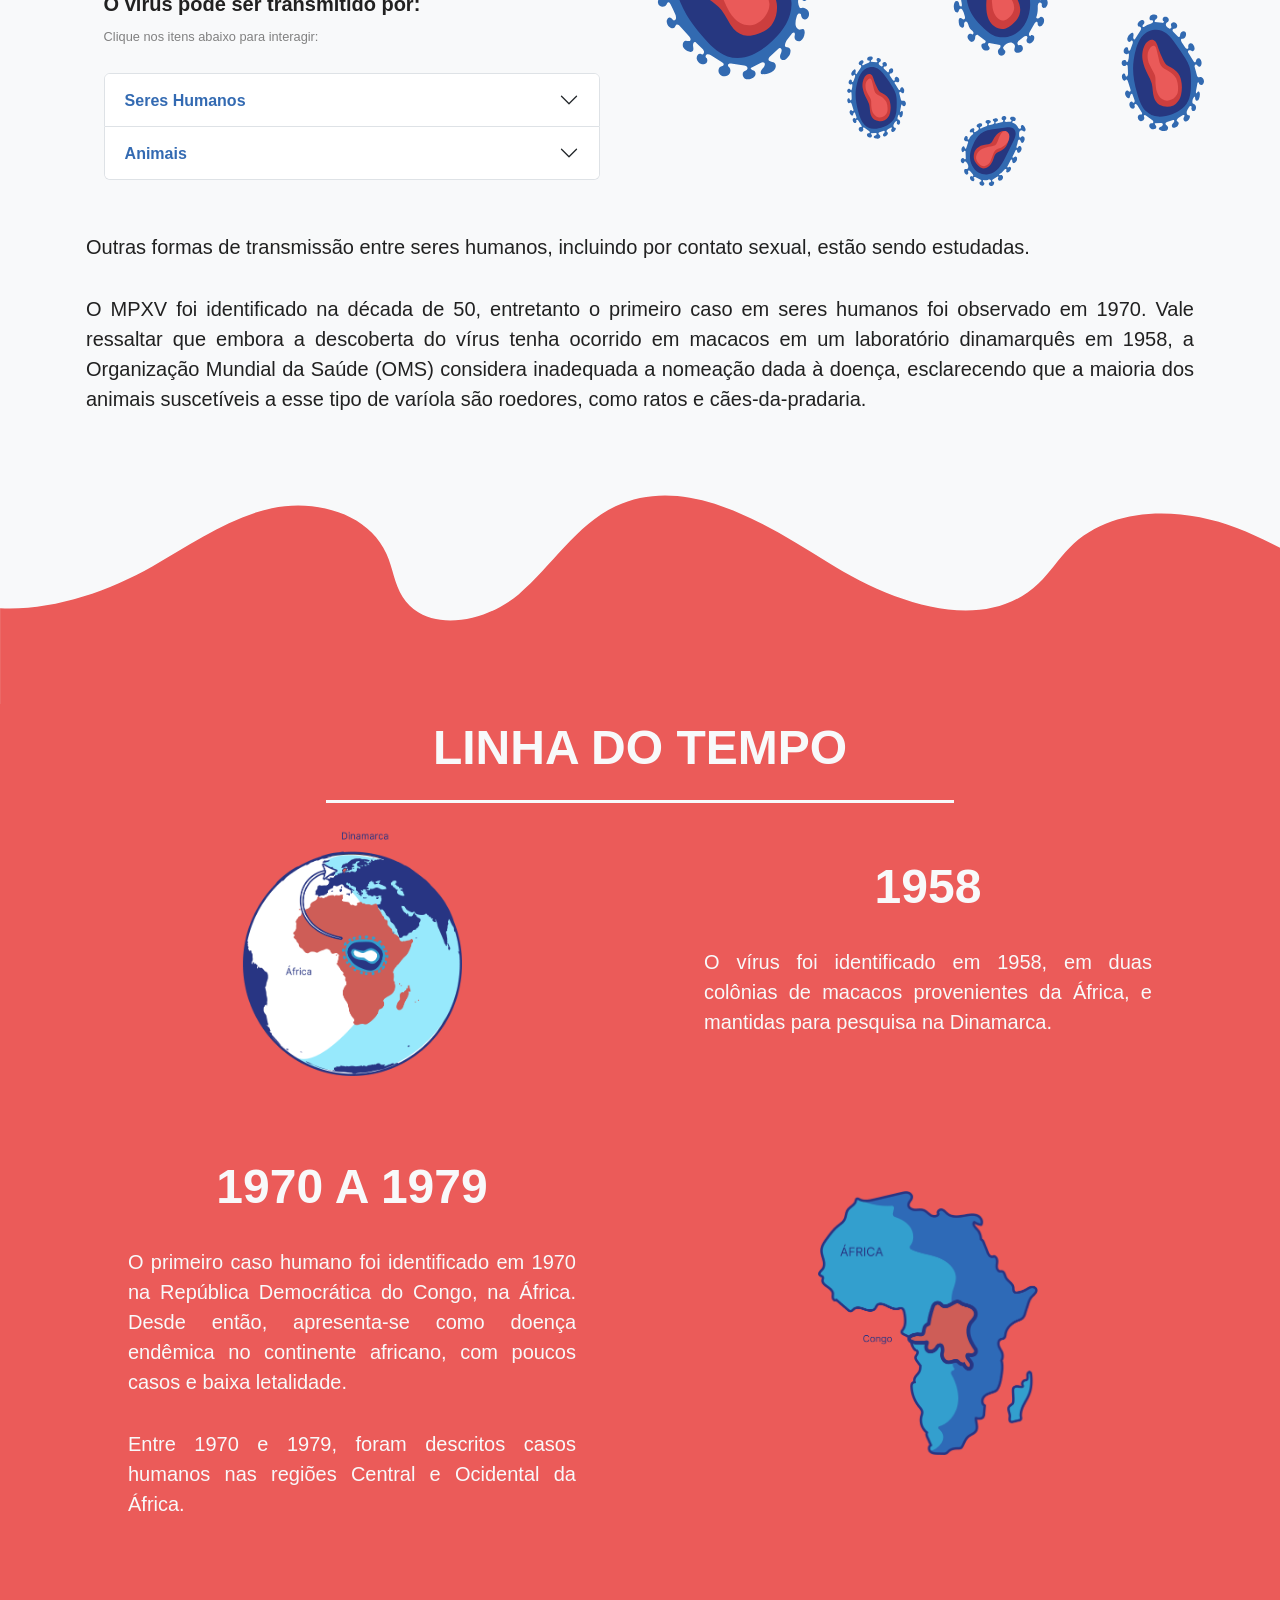
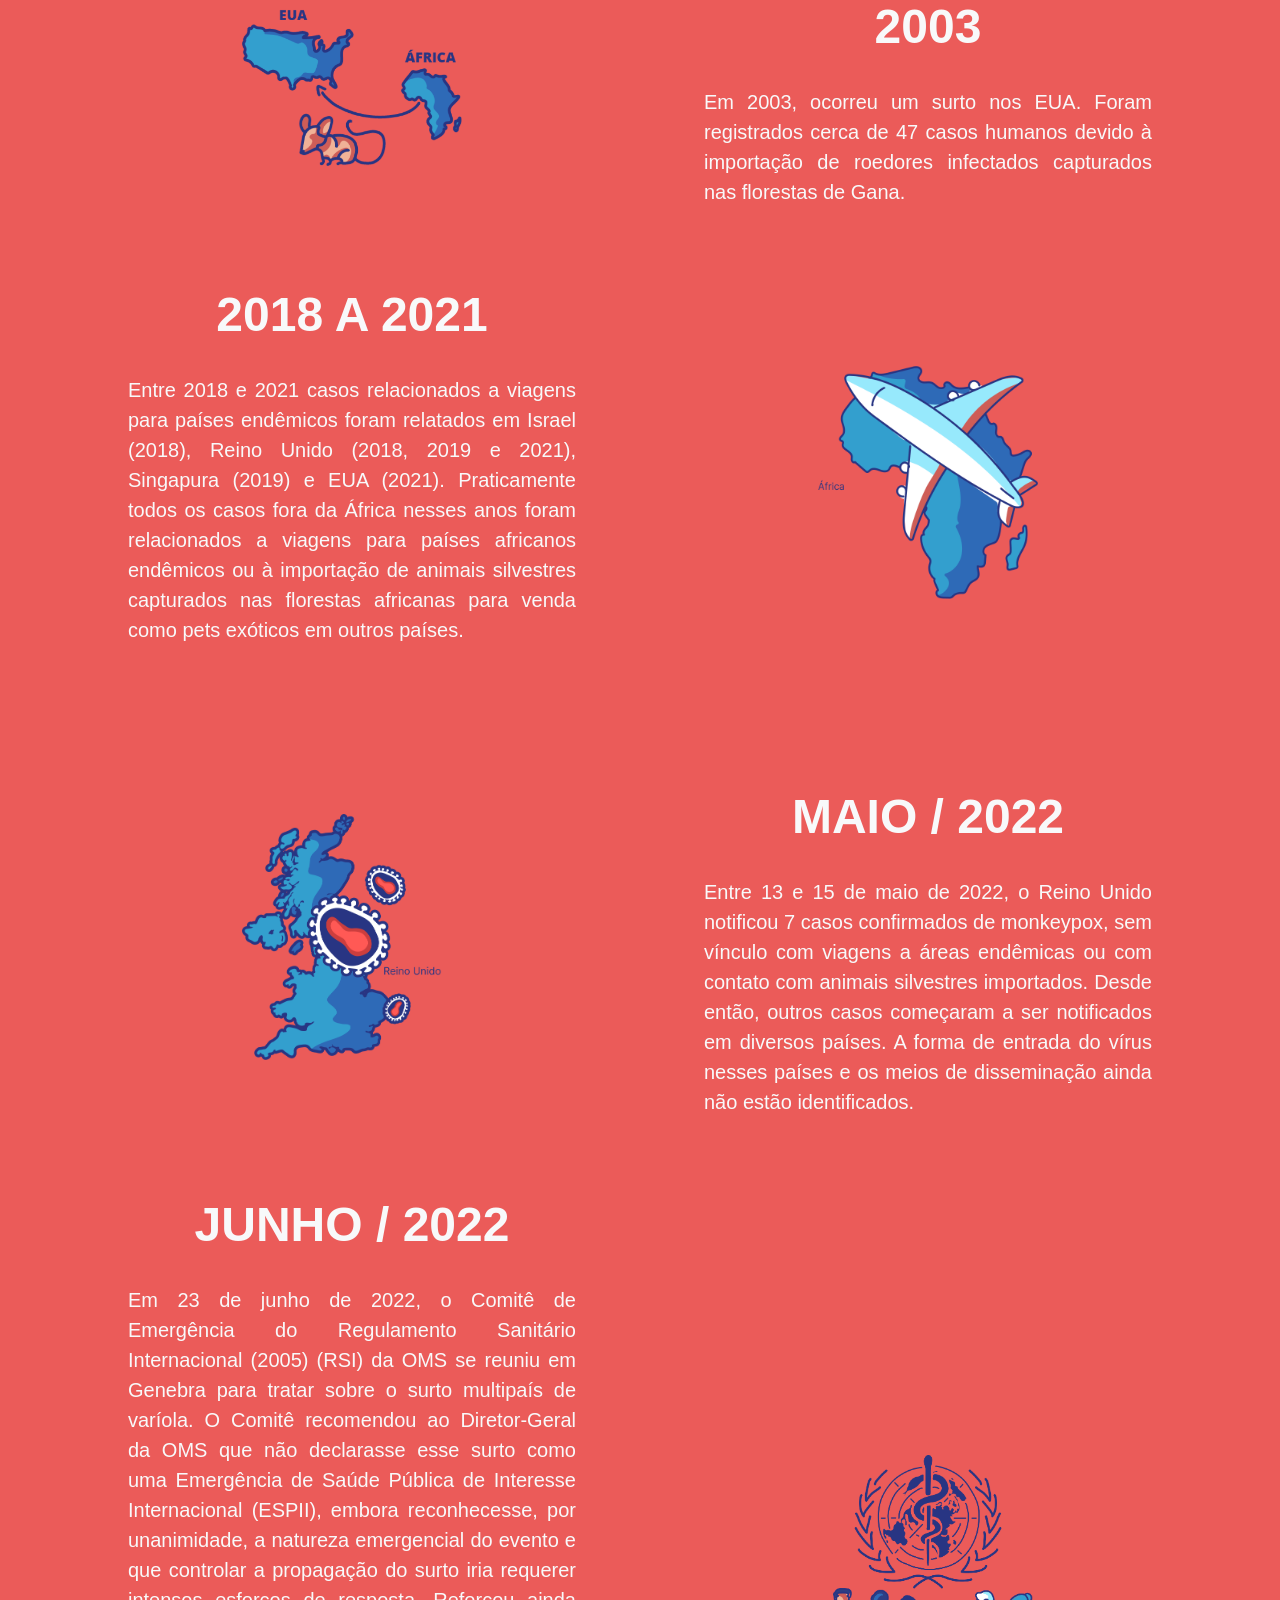
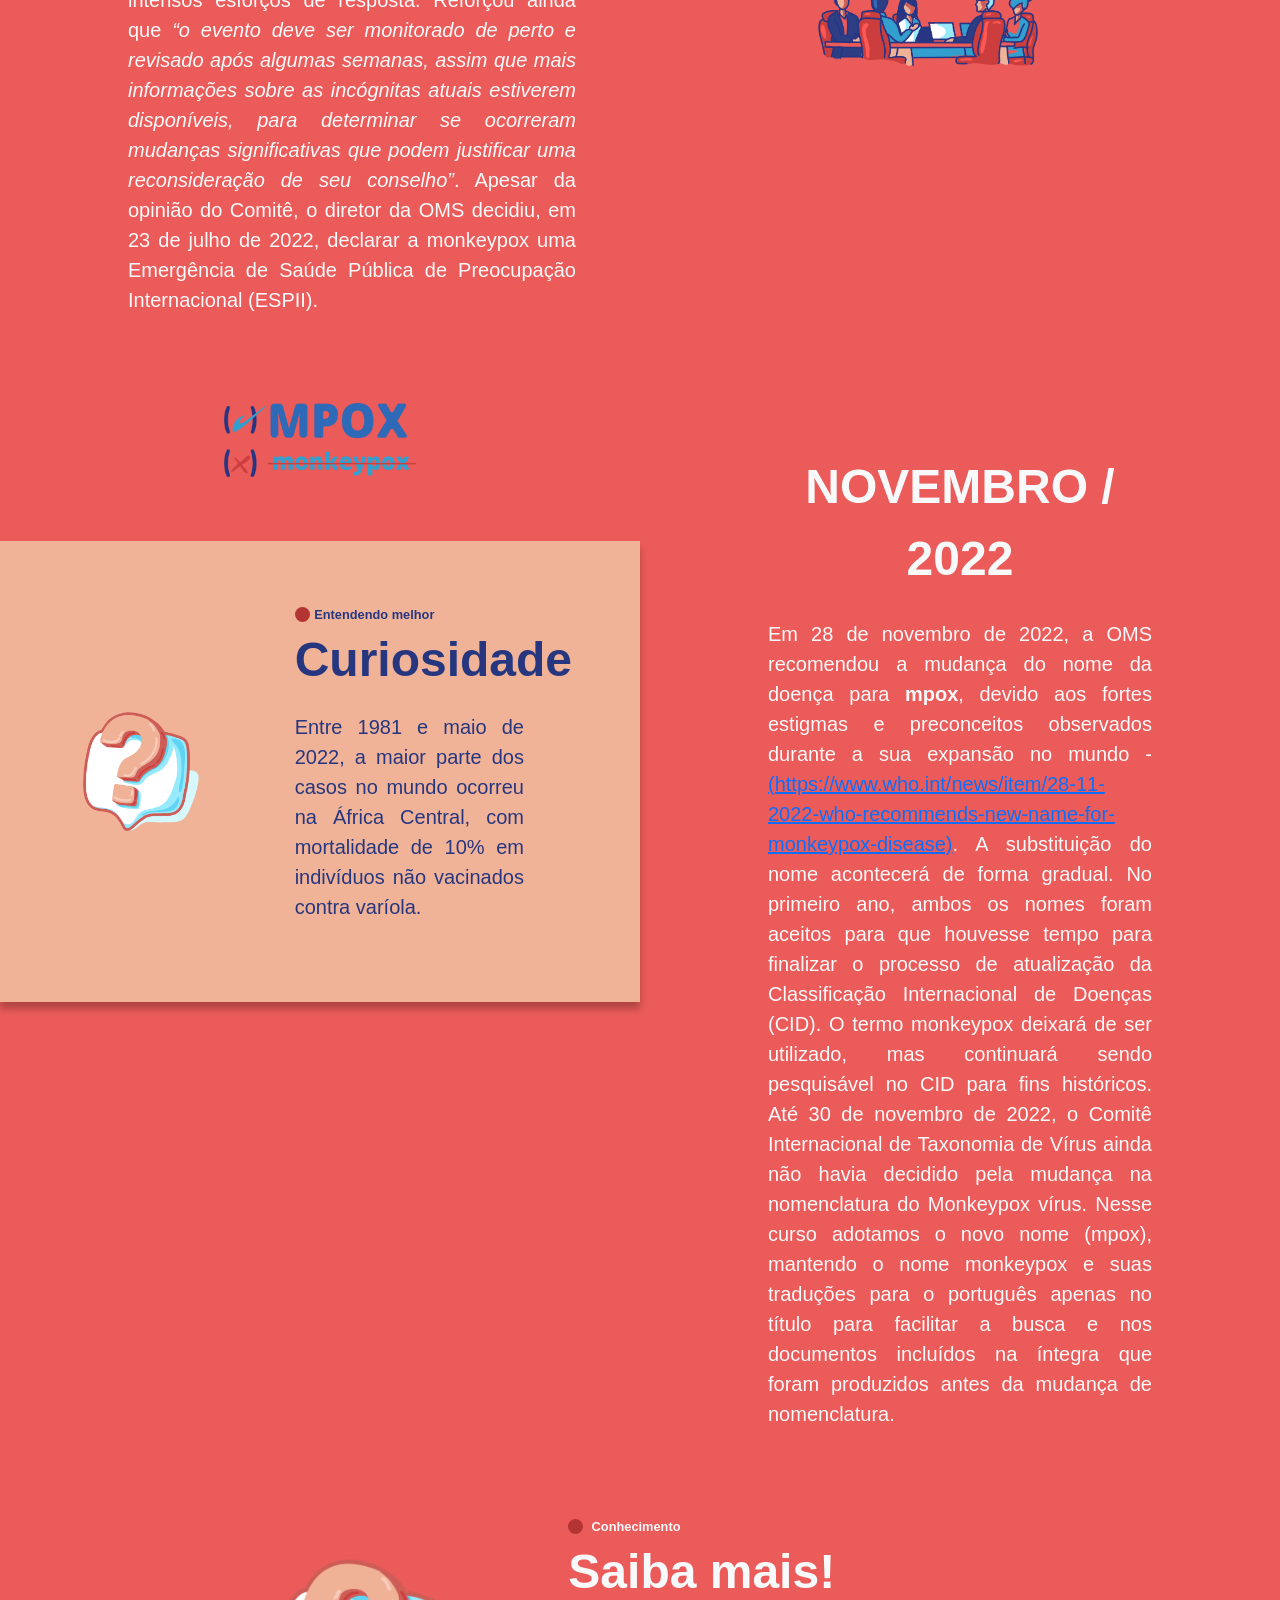
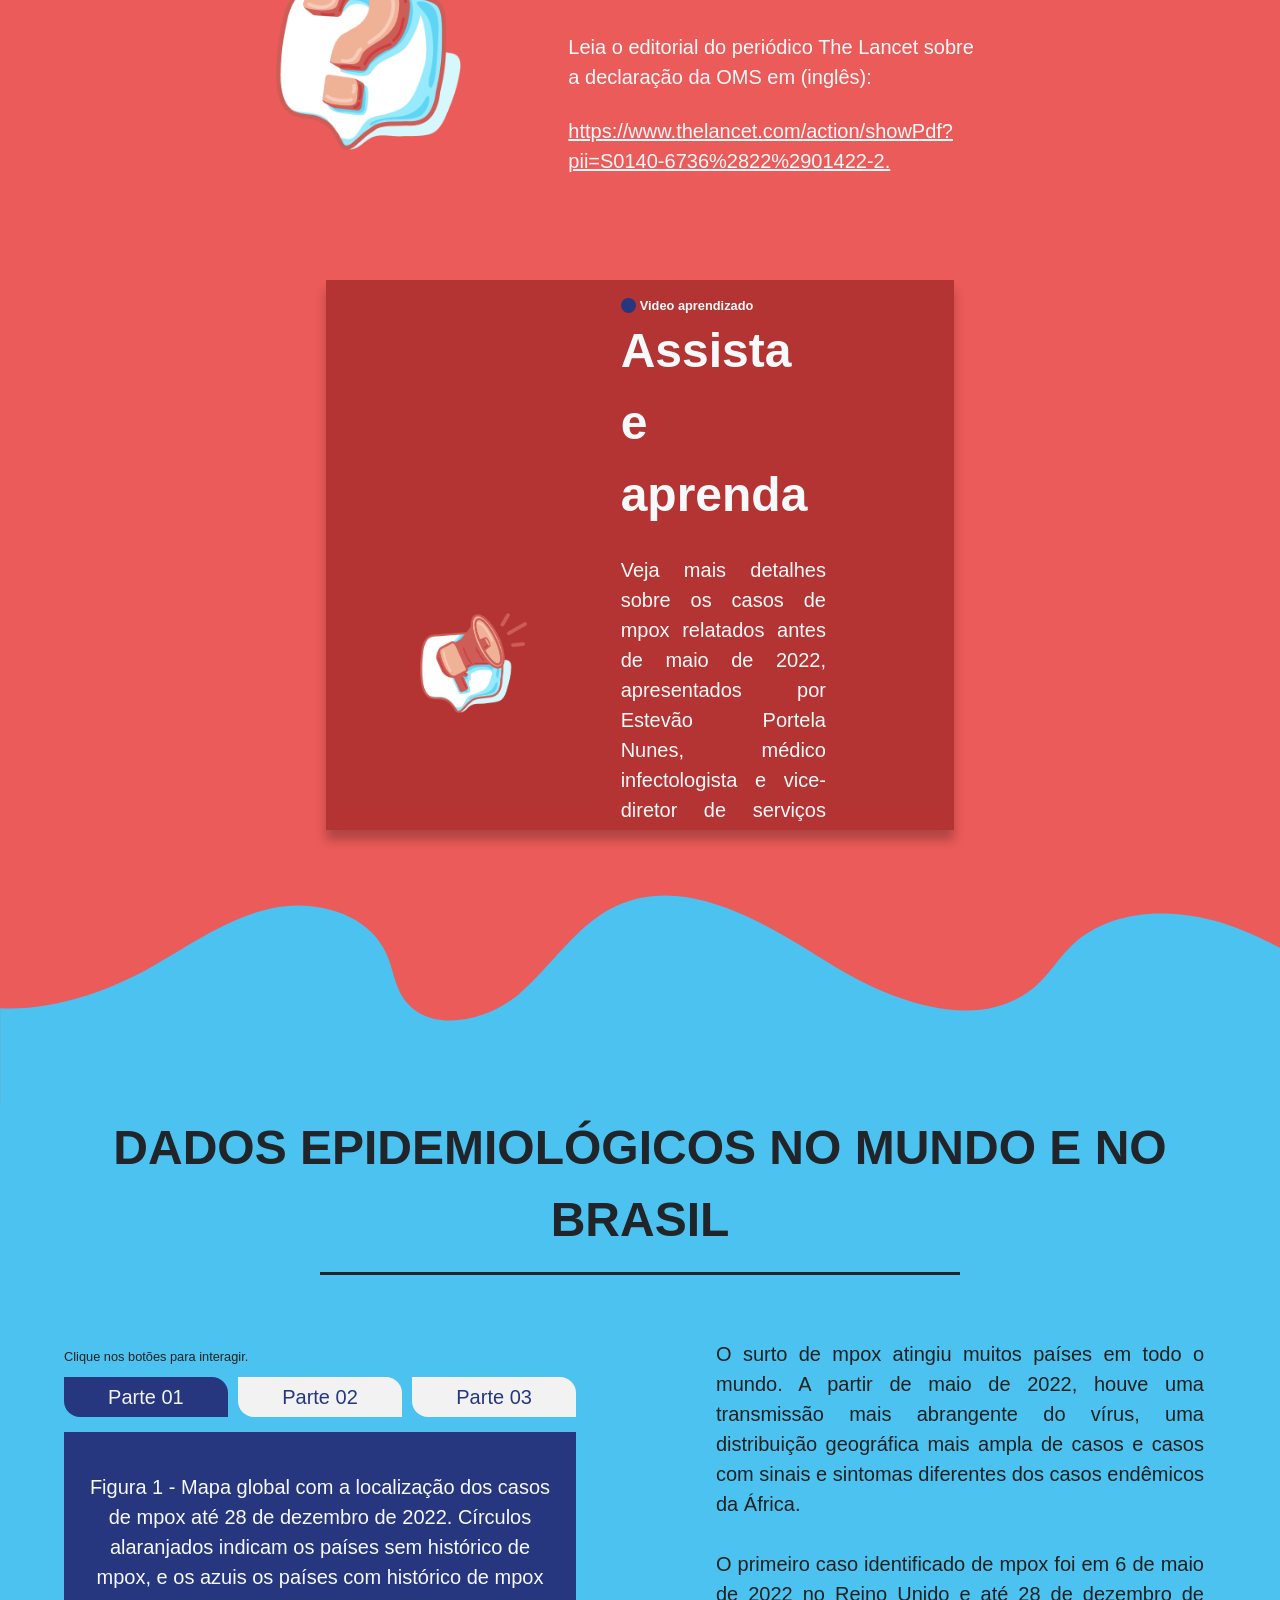
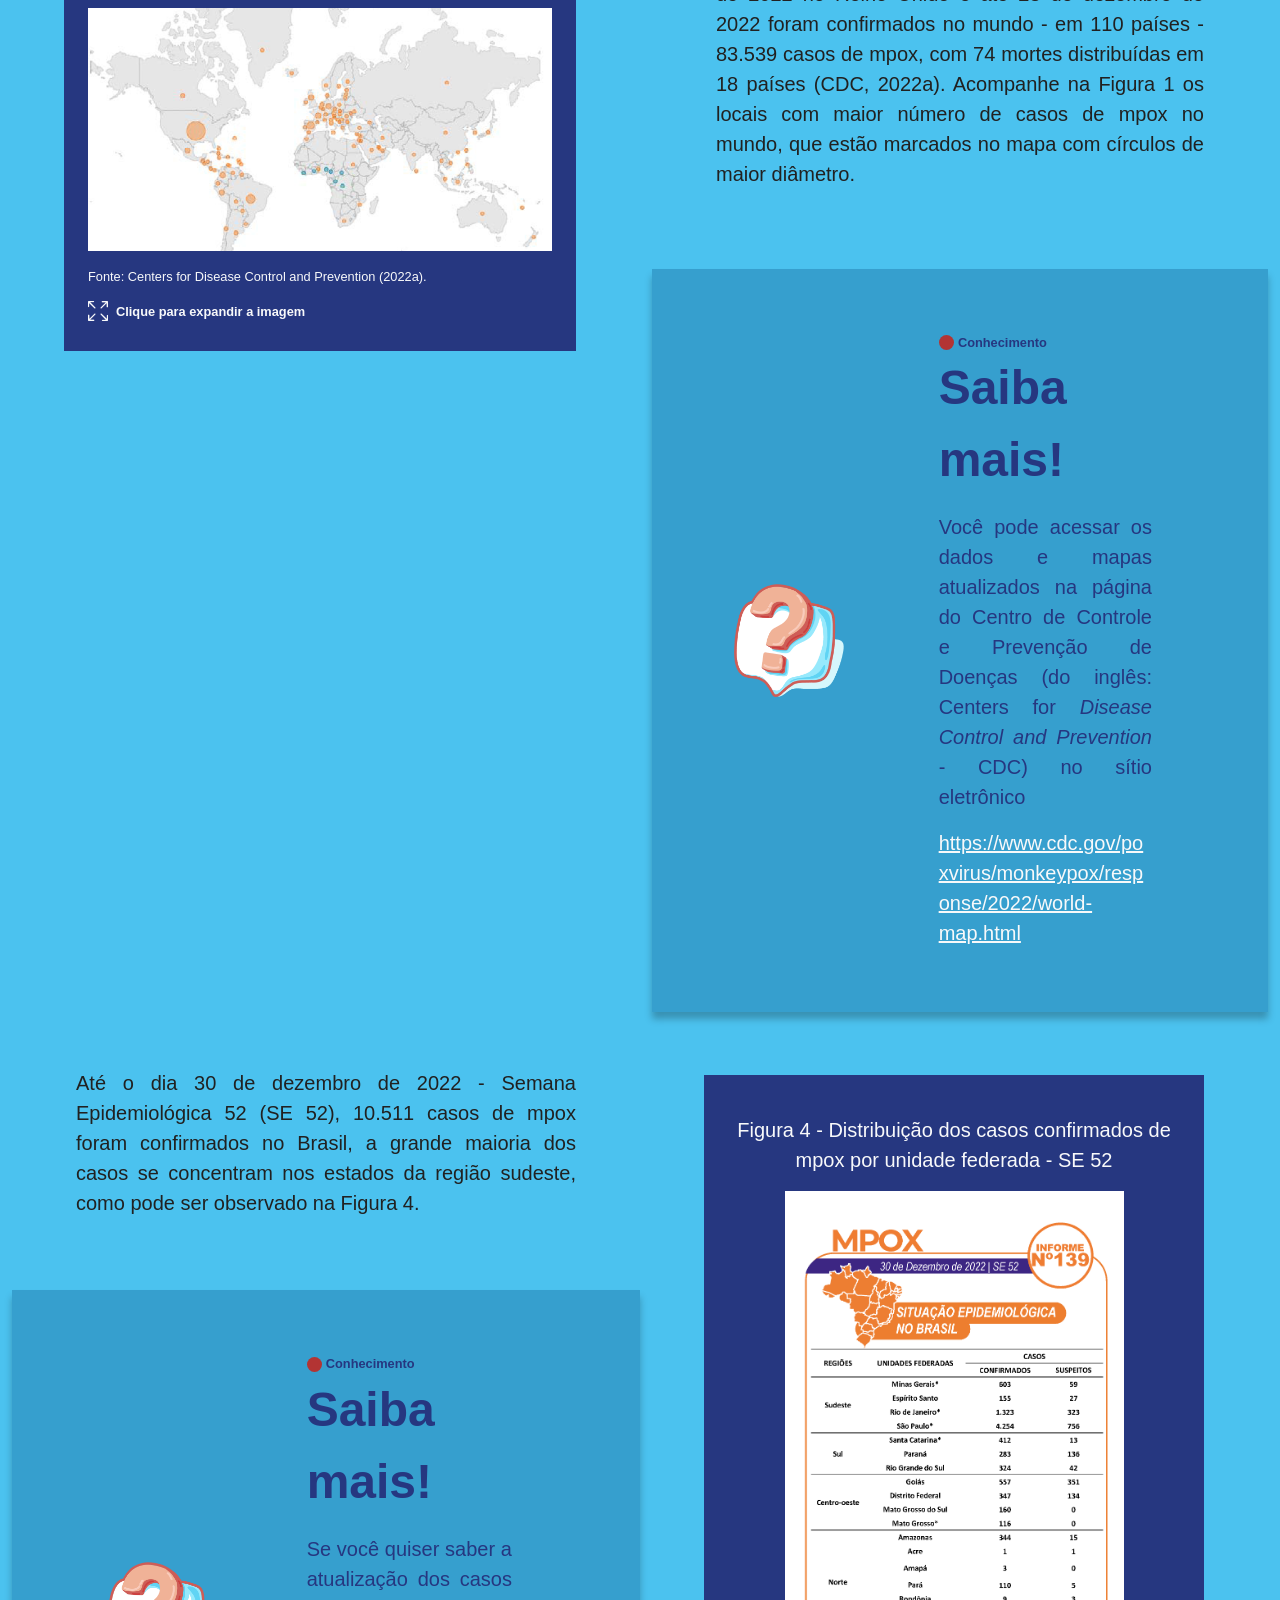
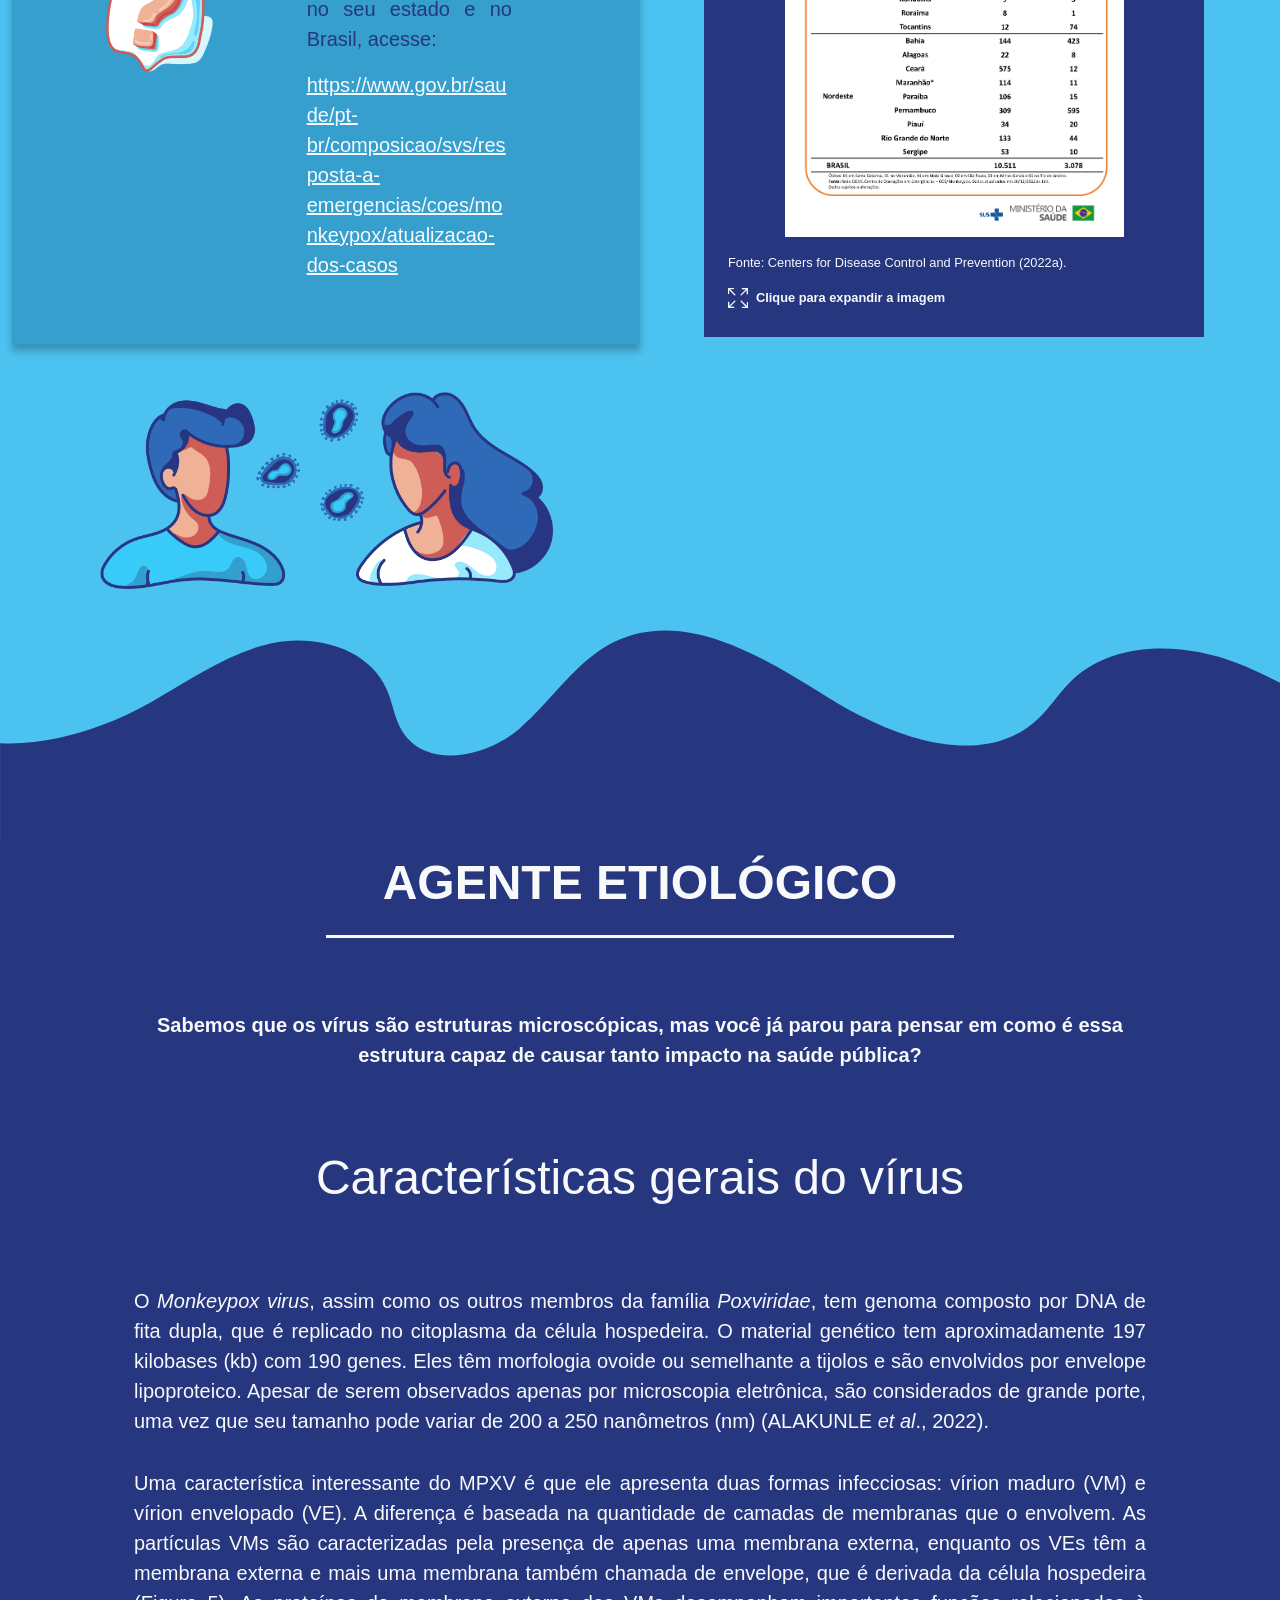
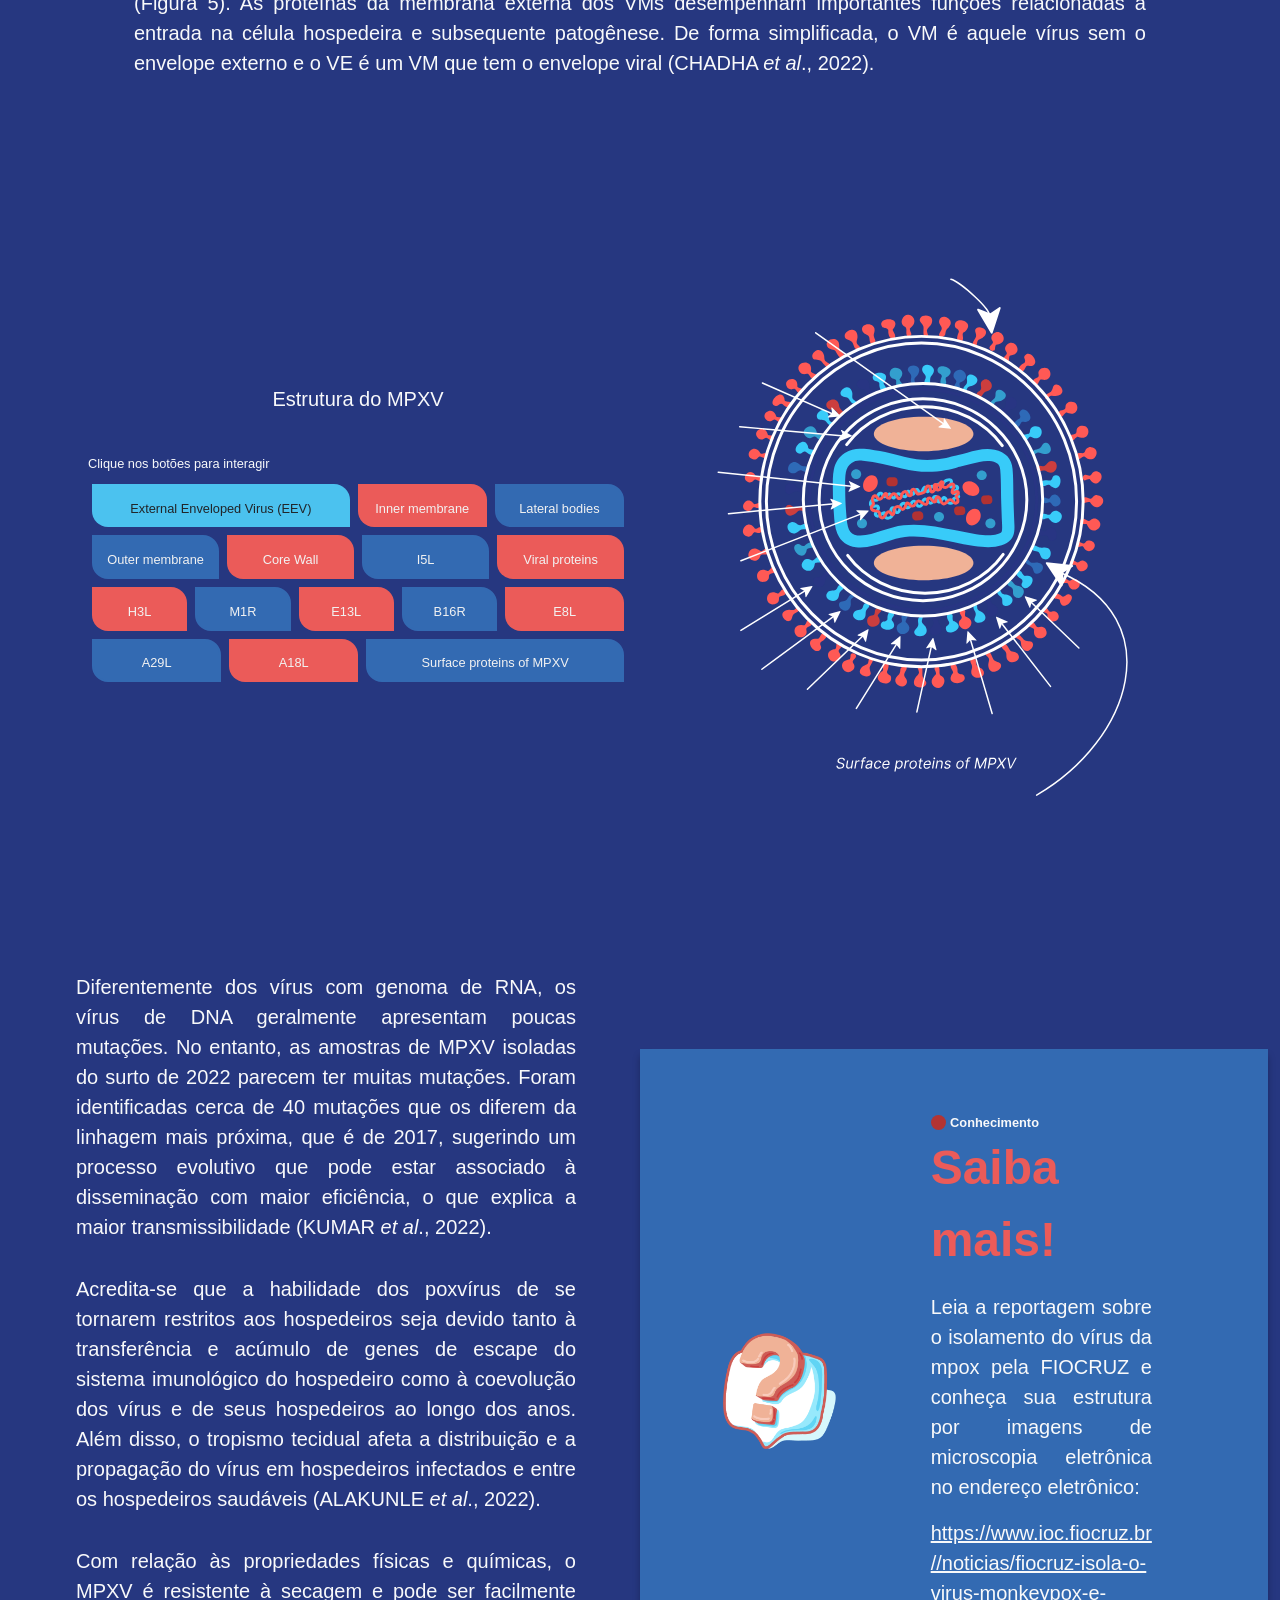
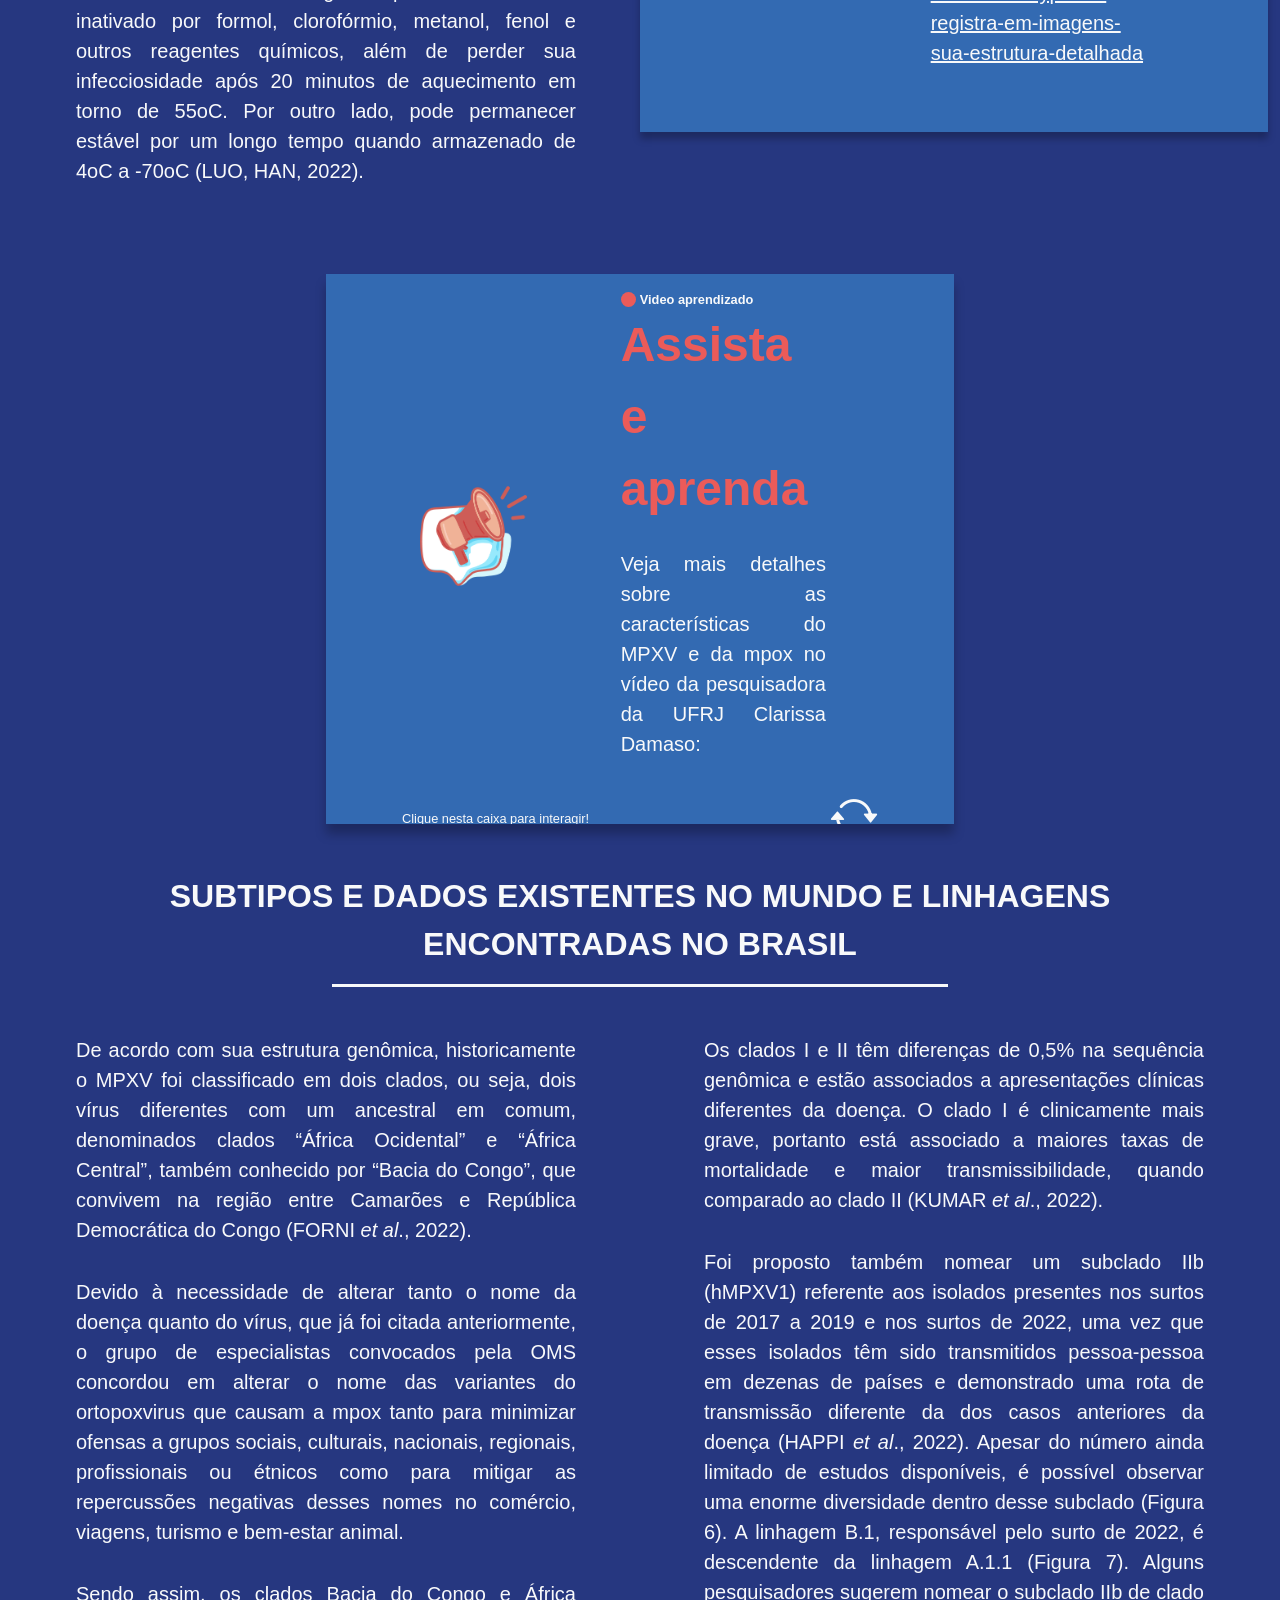
==== commit f4edaf8f: "sem video" ====
--- a/index.html
+++ b/index.html
@@ -1,410 +1,1343 @@
-<!DOCTYPE html>
-<html lang="pt-br">
-
-<head>
-    <meta charset="UTF-8">
-    <meta name="author" content="Aparicio Fermiano dos Santos Junior">
-    <meta name="viewport" content="width=device-width, initial-scale=1.0">
-    <link href="https://cdn.jsdelivr.net/npm/bootstrap@5.3.0-alpha1/dist/css/bootstrap.min.css" rel="stylesheet" integrity="sha384-GLhlTQ8iRABdZLl6O3oVMWSktQOp6b7In1Zl3/Jr59b6EGGoI1aFkw7cmDA6j6gD" crossorigin="anonymous">
-    <link rel="stylesheet" href="https://cdn.jsdelivr.net/npm/bootstrap-icons@1.10.3/font/bootstrap-icons.css">
-    <link rel="stylesheet" href="./css/animacao.min.css">
-    <link rel="stylesheet" href="./css/style.min.css">
-    <link rel="stylesheet" href="./css/sidenav.min.css">
-    <!-- https://github.com/AparicioFermiano -->
-    <title>Módulo 01</title>
-</head>
-
-<body>
-    <div class="offcanvas"></div>
-    <!-- SIDEBAR -->
-    <button type="button" class="btn-sidebar" aria-expanded="false" aria-label="Botão - Menu lateral" onclick="nav()">
-        <span></span>
-        <span></span>
-        <span></span>
-    </button>
-
-    <div class="sidebar">
-        <div>
-            <img src="./image/logo_sidebar.png" alt="Logo Monkeypox" class="d-block mx-auto w-50 w-md-75 mb-3">
-            <!-- SIDEBAR - HOME -->
-            <div class="sidebar-item active">
-                <a href="#" class="d-flex">
-                    <div class="sidebar-item-icon">
-                        <i class="bi bi-house"></i>
-                    </div>
-                    <div class="sidebar-item-title">
-                        Início
-                    </div>
-                </a>
-            </div>
-            <div class="sidebar-item">
-                <a href="#sobre" class="d-flex">
-                    <div class="sidebar-item-icon">
-                        <i class="bi bi-exclamation-diamond"></i>
-                    </div>
-                    <div class="sidebar-item-title">
-                        Sobre o módulo
-                    </div>
-                </a>
-            </div>
-            <div class="sidebar-item">
-                <a href="#definicao" class="d-flex">
-                    <div class="sidebar-item-icon font-oswald text-center">
-                        <b>01</b>
-                    </div>
-                    <div class="sidebar-item-title">
-                        Definição da doença e formas de transmissão
-                    </div>
-                </a>
-            </div>
-        </div>
-        <!-- BOTOES CARROSEL -->
-        <div class="d-flex justify-content-around px-4">
-            <button type="button" class="btn-sidebar-icon">
-                <i class="bi bi-door-open"></i>
-            </button>
-            <button type="button" class="btn-sidebar-icon">
-                <i class="bi bi-person-badge"></i>
-            </button>
-            <button type="button" class="btn-sidebar-icon">
-                <i class="bi bi-exclamation-circle"></i>
-            </button>
-        </div>
-    </div>
-
-    <div id="capa" class="container-fluid">
-        <div class="row pt-mobile-5">
-            <div class="col-12 col-lg-6 padding-x-container pt-5">
-                <img src="./image/logos.png" alt="Logos" class="img-fluid">
-                <div>
-                    <span class="modulo-capa bold digitando mt-3">MONKEYPOX</span><br>
-                    <span class="titulo-capa bold secondary-dark">MÓDULO 01</span>
-                    <p class="mt-5 mb-2 titulo-capa pb-4">Introdução ao MPOX / Monkeypox / Varíola dos macacos / Varíola símia
-                    </p>
-                </div>
-                <div class="row">
-                    <div class="col-12 col-md-3 col-lg-3 capitulo-capa secondary-dark">01</div>
-                    <div class="col-12 col-md-9 col-lg-6 m-auto w-lg-50">
-                        <div class="w-100 d-flex justify-content-between mb-3">
-                            <button class="button btn-col-2 btn-secondary">Créditos</button>
-                            <button class="button btn-col-2" data-bs-toggle="modal" data-bs-target="#instrucao_navegacao">Instruções</button>
-                        </div>
-                        <a class="button w-100 btn-outline" href="#sobre">Iniciar</a>
-                    </div>
-                    <!-- Modal -->
-                    <div class="modal fade" id="instrucao_navegacao" tabindex="-1" aria-hidden="true">
-                        <div class="modal-dialog modal-dialog-centered">
-                            <div class="modal-content modal-conteudo">
-                                <div class="mx-auto border-0">
-                                    <button type="button" class="btn-close bg-light border rounded-circle p-3" data-bs-dismiss="modal" aria-label="Close"></button>
-                                </div>
-                                <div class="pt-3 text-justify">
-                                    <p class="py-2 bold text-center">Instruções para navegação
-                                    </p>
-                                    <p>Você pode ajustar a visualização do material de acordo com o nível de zoom do seu navegador, pressione:
-                                    </p>
-                                    <div class="text-center">
-                                        <p><kbd>CTRL</kbd> + <kbd>+</kbd> : Aumentar o zoom</p>
-                                        <p><kbd>CTRL</kbd> + <kbd>-</kbd> : Diminuir o zoom</p>
-                                    </div>
-
-                                    <div class="py-2">
-                                        Quando uma palavra do texto estiver <u>destacada</u> com a cor principal do módulo e sublinhada, isso indica que há conteúdo adicional relacionado ao contexto. Clique na palavra para obter mais informações e aprofundar
-                                        seu estudo;
-                                    </div>
-                                </div>
-                            </div>
-                        </div>
-                    </div>
-                </div>
-            </div>
-
-            <div class="col-12 col-lg-6 d-flex align-items-center pt-mobile-5">
-                <div class="position-relative w-100 pt-mobile-5">
-                    <img src="./image/logo_mpox_capa.svg" alt="Logo MPOX" class="mx-auto w-100">
-                    <div class="position-absolute detalhe-1">
-                        <img src="./image/capa_detalhes_1.svg" alt="Detalhes" class="img-animacao move-up-down">
-                    </div>
-                    <div class="position-absolute detalhe-2">
-                        <img src="./image/capa_detalhes_2.svg" alt="Detalhes" class="img-animacao move-x">
-                    </div>
-                    <div class="position-absolute detalhe-3">
-                        <img src="./image/capa_detalhes_3.svg" alt="Detalhes" class="img-animacao move-zoom">
-                    </div>
-                </div>
-            </div>
-        </div>
-    </div>
-    <div id="sobre" class="container-fluid pt-5 bg-primary-dark-hover">
-        <p class="titulo text-center secondary">SOBRE O MÓDULO</p>
-        <div class="line bg-secondary w-25"></div>
-        <div id="carouselExampleIndicators" class="carousel slide carousel-person" data-bs-ride="carousel">
-            <div class="carousel-indicators">
-                <button type="button" data-bs-target="#carouselExampleIndicators" data-bs-slide-to="0" class="active circle" aria-current="true" aria-label="Slide 1"></button>
-                <button type="button" data-bs-target="#carouselExampleIndicators" data-bs-slide-to="1" class="circle" aria-label="Slide 2"></button>
-                <button type="button" data-bs-target="#carouselExampleIndicators" data-bs-slide-to="2" class="circle" aria-label="Slide 3"></button>
-            </div>
-            <div class="carousel-inner">
-                <div class="carousel-item active">
-                    <div class="container">
-                        <div class="row justify-content-center text-justify">
-                            <div class="col-12 col-md-6 py-5 text-light">
-                                <div class="d-flex justify-content-center">
-                                    <img src="./image/objetivo_geral.svg" alt="Objetivo Geral" class="mx-2" width="50">
-                                    <span class="titulo-capa font-oswald my-auto mx-2">Objetivo Geral</span>
-                                </div>
-                                <p class="py-5">Esta Unidade tem como objetivo apresentar um breve histórico e panorama da doença no mundo e no Brasil, descrevendo o agente etiológico, as características do vírus e as formas de transmissão. Ressalta a importância da
-                                    utilização de dados epidemiológicos para as ações de assistência e vigilância em saúde, o reconhecimento da interface humanos-animais-meio ambiente. Discute ainda os grupos vulneráveis e população-chave. </p>
-                            </div>
-                        </div>
-                    </div>
-                </div>
-                <div class="carousel-item">
-                    <div class="container">
-                        <div class="row justify-content-center text-justify">
-                            <div class="col-12 col-md-6 py-5 text-light">
-                                <div class="d-flex justify-content-center">
-                                    <img src="./image/objetivo_aprendizado.svg" alt="Objetivo de aprendizado" class="mx-2" width="50">
-                                    <span class="titulo-capa font-oswald my-auto mx-2">Objetivo de Aprendizagem</span>
-                                </div>
-                                <ul class="py-5">
-                                    <li>Compreender o histórico da doença e seu surgimento no mundo e no Brasil;</li>
-                                    <li>Descrever as características do vírus e as formas de transmissão;</li>
-                                    <li>Utilizar dados epidemiológicos no mundo e no Brasil;</li>
-                                    <li>Compreender o agente etiológico e suas características gerais;</li>
-                                    <li>Reconhecer a interface humanos-animais-meio ambiente;</li>
-                                    <li>Identificar os grupos vulneráveis e população-chave.</li>
-                                </ul>
-                            </div>
-                        </div>
-                    </div>
-                </div>
-                <div class="carousel-item">
-                    <div class="container">
-                        <div class="row justify-content-center">
-                            <div class="col-12 col-md-6 py-5 text-light">
-                                <div class="d-flex justify-content-center">
-                                    <img src="./image/carga_horaria.svg" alt="Carga horaria" class="mx-2" width="50">
-                                    <span class="titulo-capa font-oswald my-auto mx-2">Carga horária</span>
-                                </div>
-                                <p class="py-5 text-center">10 horas</p>
-                            </div>
-                        </div>
-                    </div>
-                </div>
-            </div>
-            <button class="carousel-control-prev" type="button" data-bs-target="#carouselExampleIndicators" data-bs-slide="prev">
-                <span class="carousel-control-prev-icon" aria-hidden="true"></span>
-                <span class="visually-hidden">Previous</span>
-            </button>
-            <button class="carousel-control-next" type="button" data-bs-target="#carouselExampleIndicators" data-bs-slide="next">
-                <span class="carousel-control-next-icon" aria-hidden="true"></span>
-                <span class="visually-hidden">Next</span>
-            </button>
-        </div>
-    </div>
-    <div class="onda onda-light"></div>
-    <div id="definicao" class="container-fluid pt-2 bg-light">
-        <div class="row justify-content-center padding-x-container">
-            <div class="col-12 col-lg-6 order-last order-lg-first d-flex align-items-center">
-                <img src="./image/introducao_detalhes_1.png" alt="Virus" class="d-block mx-auto w-100 w-lg-75 mx-2">
-            </div>
-            <div class="col-12 col-lg-6 px-5 order-first order-lg-last">
-                <p class="titulo font-oswald primary-dark-hover medium text-center">Definição da doença e formas de transmissão
-                </p>
-                <div class="line bg-primary-dark-hover"></div>
-                <div class="text-justify">
-                    <p class="pt-5 py-2">A mpox é uma zoonose viral causada pelo Monkeypox virus (MPXV), da família Poxviridae, capaz de infectar diferentes espécies de mamíferos. É uma doença transmissível, autolimitada e caracterizada pelo surgimento de pústulas na pele
-                        dos indivíduos infectados (LUNA et al., 2022).</p>
-                    <p class="py-2">Nas regiões endêmicas, a taxa de letalidade (TL) varia de 3,6% a 10,6% e, em geral, tanto as manifestações da doença quanto a TL são piores nos pacientes imunossuprimidos, como os pacientes que vivem com o vírus da imunodeficiência
-                        humana (HIV) (BUNGE et al., 2022).</p>
-                    <p class="py-2">Você já deve ter ouvido comentários associando a mpox à varíola humana. Isso se deve ao fato de o agente etiológico das duas doenças, Monkeypox virus e Variola vírus (VARV – do inglês smallpox), pertencerem à mesma família, Poxviridae,
-                        causando doenças que se manifestam de forma semelhante clinicamente, embora a mpox seja menos grave.</p>
-                </div>
-            </div>
-        </div>
-        <div class="row padding-x-container">
-            <div class="col-12 col-lg-6">
-                <img src="./image/introducao_detalhes_2.svg" alt="Virus" class="d-block mx-auto w-25 mx-2">
-                <div class="padding-desk-5 padding-y-mobile-5">
-                    <div class="py-4">
-                        <span class="bold">O vírus pode ser transmitido por:</span><br>
-                        <small class="desativado">Clique nos itens abaixo para interagir:</small>
-                    </div>
-                    <div class="accordion" id="accordion_transmissao">
-                        <div class="accordion-item">
-                            <h2 class="accordion-header">
-                                <button class="accordion-button collapsed" type="button" data-bs-toggle="collapse" data-bs-target="#accordion_transmissao_1" aria-expanded="false" aria-controls="accordion_transmissao">
-                                    Seres Humanos
-                                </button>
-                            </h2>
-                            <div id="accordion_transmissao_1" class="accordion-collapse collapse" data-bs-parent="#accordion_transmissao">
-                                <div class="accordion-body">
-                                    <ul class="p-4 small">
-                                        <li class="py-1">Contato próximo com lesões cutâneas, secreções respiratórias ou objetos recentemente contaminados;</li>
-                                        <li class="py-1">Contato prolongado, face a face, com secreções respiratórias;
-                                        </li>
-                                        <li class="py-1">Via vertical (transplacentária ou contato próximo entre a mãe e o bebê durante e após o parto);</li>
-                                    </ul>
-                                </div>
-                            </div>
-                        </div>
-                        <div class="accordion-item">
-                            <h2 class="accordion-header">
-                                <button class="accordion-button collapsed" type="button" data-bs-toggle="collapse" data-bs-target="#accordion_transmissao_2" aria-expanded="false" aria-controls="accordion_transmissao">
-                                    Animais
-                                </button>
-                            </h2>
-                            <div id="accordion_transmissao_2" class="accordion-collapse collapse" data-bs-parent="#accordion_transmissao">
-                                <div class="accordion-body">
-                                    <ul class="p-4 small">
-                                        <li class="py-1">De animais infectados para outras espécies, incluindo humanos (contato direto com sangue, outros fluidos corporais e/ou lesões do animal infectado), e de humanos para animais. </li>
-                                    </ul>
-                                </div>
-                            </div>
-                        </div>
-                    </div>
-                </div>
-            </div>
-            <div class="col-12 col-lg-6">
-                <img src="./image/introducao_detalhes_3.svg" alt="Virus" class="d-block mx-auto w-100 mx-2">
-            </div>
-        </div>
-        <div class="container text-justify p-3">
-            <p class="py-2">Outras formas de transmissão entre seres humanos, incluindo por contato sexual, estão sendo estudadas.
-            </p>
-            <p class="py-2">O MPXV foi identificado na década de 50, entretanto o primeiro caso em seres humanos foi observado em 1970. Vale ressaltar que embora a descoberta do vírus tenha ocorrido em macacos em um laboratório dinamarquês em 1958, a Organização Mundial
-                da Saúde (OMS) considera inadequada a nomeação dada à doença, esclarecendo que a maioria dos animais suscetíveis a esse tipo de varíola são roedores, como ratos e cães-da-pradaria.</p>
-        </div>
-    </div>
-    <div class="onda onda-secondary bg-light"></div>
-    <div id="tempo" class="container-fluid pt-2 bg-secondary">
-        <p class="titulo font-oswald text-light medium text-center">LINHA DO TEMPO</p>
-        <div class="line bg-light"></div>
-        <div class="row justify-content-center padding-x-container">
-            <div class="col-12 col-lg-6 order-last order-lg-first d-flex align-items-center">
-                <img src="./image/tempo_1958.png" alt="1958" class="d-block mx-auto w-50 w-md-75 mx-2 padding-desk-5 pt-md-0">
-            </div>
-            <div class="col-12 col-lg-6 padding-x-container text-light order-first order-lg-last pt-md-5">
-                <p class="titulo font-oswald medium text-center">1958</p>
-                <p class="py-2 text-justify">O vírus foi identificado em 1958 em duas colônias de macacos provenientes da África e mantidas para pesquisa na Dinamarca.</p>
-            </div>
-        </div>
-        <div class="row justify-content-center padding-x-container">
-            <div class="col-12 col-lg-6 padding-x-container text-light pt-md-5">
-                <p class="titulo font-oswald medium text-center">1970 A 1979</p>
-                <p class="py-2 text-justify">O primeiro caso humano foi identificado em 1970 na República Democrática do Congo, na África. Desde então, apresenta-se como doença endêmica no continente africano, com poucos casos e baixa letalidade. - Entre 1970 e 1979, foram descritos
-                    casos humanos nas regiões Central e Ocidental da África.</p>
-            </div>
-            <div class="col-12 col-lg-6 d-flex align-items-center">
-                <img src="./image/tempo_1970.png" alt="1970 A 1979" class="d-block mx-auto w-50 w-md-75 mx-2 padding-desk-5 pt-md-0">
-            </div>
-        </div>
-
-        <div class="row justify-content-center padding-x-container">
-            <div class="col-12 col-lg-6 order-last order-lg-first d-flex align-items-center">
-                <img src="./image/tempo_2003.png" alt="2003" class="d-block mx-auto w-50 w-md-75 mx-2 padding-desk-5 pt-md-0">
-            </div>
-            <div class="col-12 col-lg-6 padding-x-container text-light order-first order-lg-last pt-md-5">
-                <p class="titulo font-oswald medium text-center">2003</p>
-                <p class="py-2 text-justify"> Em 2003, ocorreu um surto nos EUA. Foram registrados cerca de 47 casos humanos devido à importação de roedores infectados capturados nas florestas de Gana.</p>
-            </div>
-        </div>
-
-        <div class="row justify-content-center padding-x-container">
-            <div class="col-12 col-lg-6 padding-container text-light pt-md-5">
-                <p class="titulo font-oswald medium text-center">2018 A 2021</p>
-                <p class="py-2 text-justify"> Entre 2018 a 2021 casos relacionados a viagens para países endêmicos foram relatados em Israel (2018), Reino Unido (2018, 2019 e 2021), Singapura (2019) e EUA (2021). Praticamente todos os casos fora da África nesses anos foram relacionados
-                    a viagens para países africanos endêmicos ou à importação de animais silvestres capturados nas florestas africanas para venda como pets exóticos em outros países.</p>
-            </div>
-            <div class="col-12 col-lg-6 d-flex align-items-center">
-                <img src="./image/tempo_2018.png" alt="2018 A 2021" class="d-block mx-auto w-50 w-md-75 mx-2 padding-desk-5 pt-md-0">
-            </div>
-        </div>
-
-        <div class="row justify-content-center padding-x-container">
-            <div class="col-12 col-lg-6 order-last order-lg-first d-flex align-items-center">
-                <img src="./image/tempo_maio_2022.png" alt="MAIO / 2022" class="d-block mx-auto w-50 w-md-75 w-md-75 mx-2 padding-desk-5 pt-md-0">
-            </div>
-            <div class="col-12 col-lg-6 padding-x-container text-light order-first order-lg-last pt-md-5">
-                <p class="titulo font-oswald medium text-center">MAIO / 2022</p>
-                <p class="py-2 text-justify">Entre 13 e 15 de maio de 2022, o Reino Unido notificou 7 casos confirmados de monkeypox, sem vínculo com viagens a áreas endêmicas ou com contato com animais silvestres importados. Desde então, outros casos começaram a ser notificados
-                    em diversos países. A forma de entrada do vírus nesses países e os meios de disseminação ainda não estão identificados.</p>
-            </div>
-        </div>
-
-        <div class="row justify-content-center padding-x-container">
-            <div class="col-12 col-lg-6 padding-container text-light pt-md-5">
-                <p class="titulo font-oswald medium text-center">JUNHO / 2022</p>
-                <p class="py-2 text-justify"> Em 23 de junho de 2022, o Comitê de Emergência do Regulamento Sanitário Internacional (2005) (RSI) da OMS se reuniu em Genebra para tratar sobre o surto multipaís de varíola. O Comitê recomendou ao Diretor-Geral da OMS que não declarasse
-                    esse surto como uma Emergência de Saúde Pública de Interesse Internacional (ESPII), embora reconhecesse, por unanimidade, a natureza emergencial do evento e que controlar a propagação do surto requer intensos esforços de resposta.
-                    Reforçou ainda que “o evento deve ser monitorado de perto e revisado após algumas semanas, assim que mais informações sobre as incógnitas atuais estiverem disponíveis, para determinar se ocorreram mudanças significativas que podem
-                    justificar uma reconsideração de seu conselho”. Apesar da opinião do Comitê, o diretor da OMS decidiu, em 23 de julho de 2022, declarar a monkeypox uma Emergência de Saúde Pública de Preocupação Internacional (ESPII).</p>
-            </div>
-            <div class="col-12 col-lg-6 d-flex align-items-center">
-                <img src="./image/tempo_junho_2022.png" alt="JUNHO / 2022" class="d-block w-50 w-md-75 padding-desk-5 pt-md-0">
-            </div>
-        </div>
-
-        <div class="row justify-content-center">
-            <div class="col-12 col-md-6 order-last order-lg-first px-0 padding-x-mobile-3">
-                <img src="./image/tempo_novembro_2022.png" alt="NOVEMBRO / 2022" class="d-block w-50 w-md-75 padding-container pt-md-0">
-                <div class="box-saiba-mais padding-container">
-                    <div class="row">
-                        <div class="col-12 col-md-4 d-flex align-items-center">
-                            <img src="./image/interrogacao.png" alt="Saiba mais" data-animation="saiba-mais-animation" class="d-block mx-auto py-3">
-                        </div>
-                        <div class="col-12 col-md-8 padding-x-container primary-dark-hover">
-                            <div class="d-flex">
-                                <span class="circle-saiba-mais"></span>
-                                <small class="medium">Entendendo melhor</small>
-                            </div>
-                            <p class="titulo bold">Curiosidade</p>
-                            <p class="text-justify">
-                                Entre 1981 e maio de 2022, a maior parte dos casos no mundo ocorreu na África Central, com mortalidade de 10% em indivíduos não vacinados contra varíola.
-                            </p>
-                        </div>
-                    </div>
-                </div>
-            </div>
-            <div class="col-12 col-lg-6 padding-x-container text-light order-first order-lg-last pt-md-5">
-                <div class="padding-x-container">
-                    <p class="titulo font-oswald medium text-center">NOVEMBRO / 2022</p>
-                    <p class="py-2 text-justify"> Em 28 de novembro de 2022, a OMS recomendou a mudança do nome da doença para mpox, devido aos fortes estigmas e preconceitos observados durante a sua expansão no mundo -(https://www.who.int/news/item/28-11-2022-who-recommends-new-name-for-monkeypox-disease).
-                        A substituição do nome acontecerá de forma gradual. No primeiro ano, ambos os nomes serão aceitos e, com isso, haverá tempo para finalizar o processo de atualização da Classificação Internacional de Doenças (CID). O termo monkeypox
-                        deixará de ser utilizado, mas continuará sendo pesquisável no CID para fins históricos. Até 30 de novembro de 2022, o Comitê Internacional de Taxonomia de Vírus ainda não havia decidido pela mudança na nomenclatura do Monkeypox
-                        vírus. Nesse curso adotamos o novo nome (mpox), mantendo o nome monkeypox e suas traduções para o português apenas no título para facilitar a busca e nos documentos incluídos na íntegra que foram produzidos antes da mudança de
-                        nomenclatura.
-                    </p>
-                </div>
-            </div>
-        </div>
-        <div class="container w-lg-75">
-            <div class="row justify-content-center padding-container">
-                <div class="col-12 col-md-4 d-flex align-items-center">
-                    <img src="./image/interrogacao.png" alt="Saiba mais" data-animation="saiba-mais-animation" class="d-block mx-auto py-3">
-                </div>
-                <div class="col-12 col-md-8 padding-x-container text-light">
-                    <div class="d-flex">
-                        <span class="circle-saiba-mais"></span>
-                        <small class="medium">Conhecimento</small>
-                    </div>
-                    <p class="titulo bold">Saiba mais!</p>
-                    <p class="py-2">
-                        Leia o editorial do periódico The Lancet sobre a declaração da OMS em (inglês):
-
-                    </p>
-                    <p>
-                        <a href="https://www.thelancet.com/action/showPdf?pii=S0140-6736%2822%2901422-2" class="py-2 text-light text-break">https://www.thelancet.com/action/showPdf?pii=S0140-6736%2822%2901422-2.</a>
-                    </p>
-                </div>
-            </div>
-        </div>
-    </div>
-    <script src="https://cdn.jsdelivr.net/npm/bootstrap@5.3.0-alpha1/dist/js/bootstrap.bundle.min.js"></script>
-    <script src="./js/index.min.js"></script>
-    <script src="./js/animacao.min.js"></script>
-    <!-- https://github.com/AparicioFermiano -->
-</body>
-
+<!DOCTYPE html>
+<html lang="pt-br">
+
+<head>
+    <meta charset="UTF-8">
+    <meta name="author" content="Aparicio Fermiano dos Santos Junior">
+    <meta name="viewport" content="width=device-width, initial-scale=1.0">
+    <link href="https://cdn.jsdelivr.net/npm/bootstrap@5.3.0-alpha1/dist/css/bootstrap.min.css" rel="stylesheet"
+        integrity="sha384-GLhlTQ8iRABdZLl6O3oVMWSktQOp6b7In1Zl3/Jr59b6EGGoI1aFkw7cmDA6j6gD" crossorigin="anonymous">
+    <link rel="stylesheet" href="https://cdn.jsdelivr.net/npm/bootstrap-icons@1.10.3/font/bootstrap-icons.css">
+    <link rel="stylesheet" href="./css/animacao.min.css">
+    <link rel="stylesheet" href="./css/style.min.css">
+    <link rel="stylesheet" href="./css/sidenav.min.css">
+    <!-- https://github.com/AparicioFermiano -->
+    <title>Módulo 01</title>
+</head>
+
+<body>
+    <div class="offcanvas"></div>
+    <!-- SIDEBAR -->
+    <button type="button" class="btn-sidebar" aria-expanded="false" aria-label="Botão - Menu lateral" onclick="nav()">
+        <span></span>
+        <span></span>
+        <span></span>
+    </button>
+
+    <div class="sidebar">
+        <div>
+            <img src="./image/logo_sidebar.png" alt="Logo Monkeypox" class="d-block mx-auto w-50 w-md-75 mb-3">
+            <!-- SIDEBAR - HOME -->
+            <div class="sidebar-item">
+                <a href="#" class="d-flex">
+                    <div class="sidebar-item-icon">
+                        <i class="bi bi-house"></i>
+                    </div>
+                    <div class="sidebar-item-title">
+                        Início
+                    </div>
+                </a>
+            </div>
+            <div class="sidebar-item">
+                <a href="#sobre" class="d-flex">
+                    <div class="sidebar-item-icon">
+                        <i class="bi bi-exclamation-diamond"></i>
+                    </div>
+                    <div class="sidebar-item-title">
+                        Sobre o módulo
+                    </div>
+                </a>
+            </div>
+            <div class="sidebar-item">
+                <a href="#definicao" class="d-flex">
+                    <div class="sidebar-item-icon font-oswald text-center">
+                        <b>01</b>
+                    </div>
+                    <div class="sidebar-item-title">
+                        Definição da doença e formas de transmissão
+                    </div>
+                </a>
+            </div>
+            <div class="sidebar-item">
+                <a href="#dados" class="d-flex">
+                    <div class="sidebar-item-icon font-oswald text-center">
+                        <b>02</b>
+                    </div>
+                    <div class="sidebar-item-title">
+                        Dados epidemiológicos no mundo e no Brasil
+                    </div>
+                </a>
+            </div>
+            <div class="sidebar-item">
+                <a href="#caracteristicas" class="d-flex">
+                    <div class="sidebar-item-icon font-oswald text-center">
+                        <b>03</b>
+                    </div>
+                    <div class="sidebar-item-title">
+                        Características gerais do vírus
+                    </div>
+                </a>
+            </div>
+            <div class="sidebar-item">
+                <a href="#subtipos" class="d-flex">
+                    <div class="sidebar-item-icon font-oswald text-center">
+                        <b>04</b>
+                    </div>
+                    <div class="sidebar-item-title">
+                        Subtipos e clados existentes no mundo
+                    </div>
+                </a>
+            </div>
+            <div class="sidebar-item">
+                <a href="#interface" class="d-flex">
+                    <div class="sidebar-item-icon font-oswald text-center">
+                        <b>05</b>
+                    </div>
+                    <div class="sidebar-item-title">
+                        Interface humanos-animais-meio ambiente
+                    </div>
+                </a>
+            </div>
+            <div class="sidebar-item">
+                <a href="#grupos" class="d-flex">
+                    <div class="sidebar-item-icon font-oswald text-center">
+                        <b>06</b>
+                    </div>
+                    <div class="sidebar-item-title">
+                        Grupos vulneráveis e população-chave
+                    </div>
+                </a>
+            </div>
+            <div class="sidebar-item">
+                <a href="#referencias" class="d-flex">
+                    <div class="sidebar-item-icon font-oswald text-center">
+                        <b>07</b>
+                    </div>
+                    <div class="sidebar-item-title">
+                        Referências
+                    </div>
+                </a>
+            </div>
+        </div>
+        <!-- BOTOES CARROSEL -->
+        <div class="d-flex justify-content-around px-4">
+            <button type="button" class="btn-sidebar-icon" onclick="sair()">
+                <i class="bi bi-door-open"></i>
+            </button>
+            <button type="button" class="btn-sidebar-icon">
+                <i class="bi bi-person-badge"></i>
+            </button>
+            <button type="button" class="btn-sidebar-icon" data-bs-toggle="modal"
+            data-bs-target="#instrucao_navegacao">
+                <i class="bi bi-exclamation-circle"></i>
+            </button>
+        </div>
+    </div>
+
+    <div id="capa" class="container-fluid">
+        <div class="row pt-mobile-5">
+            <div class="col-12 col-lg-6 padding-x-container pt-5">
+                <img src="./image/logos.png" alt="Logos" class="img-fluid">
+                <div>
+                    <span class="modulo-capa secondary-dark bold digitando mt-3">MÓDULO 01</span><br>
+                    <p class="mt-3 mb-2 titulo-capa pb-4">Introdução ao MPOX / Monkeypox / Varíola dos macacos / Varíola
+                        símia
+                    </p>
+                </div>
+                <div class="row">
+                    <div class="col-12 col-md-3 col-lg-3 capitulo-capa secondary-dark">01</div>
+                    <div class="col-12 col-md-9 col-lg-6 m-auto w-lg-50">
+                        <div class="w-100 d-flex justify-content-between mb-3">
+                            <button class="button btn-col-2 btn-secondary">Créditos</button>
+                            <button class="button btn-col-2" data-bs-toggle="modal"
+                                data-bs-target="#instrucao_navegacao">Instruções</button>
+                        </div>
+                        <a class="button w-100 btn-outline" href="#sobre">Iniciar</a>
+                    </div>
+                    <!-- Modal -->
+                    <div class="modal fade" id="instrucao_navegacao" tabindex="-1" aria-hidden="true">
+                        <div class="modal-dialog modal-dialog-centered">
+                            <div class="modal-content modal-conteudo">
+                                <div class="mx-auto border-0">
+                                    <button type="button" class="btn-close bg-light border rounded-circle p-3"
+                                        data-bs-dismiss="modal" aria-label="Close"></button>
+                                </div>
+                                <div class="pt-3 text-justify">
+                                    <p class="py-2 bold text-center">Instruções para navegação
+                                    </p>
+                                    <p>Você pode ajustar a visualização do material de acordo com o nível de zoom do seu
+                                        navegador, pressione:
+                                    </p>
+                                    <div class="text-center">
+                                        <p><kbd>CTRL</kbd> + <kbd>+</kbd> : Aumentar o zoom</p>
+                                        <p><kbd>CTRL</kbd> + <kbd>-</kbd> : Diminuir o zoom</p>
+                                    </div>
+
+                                    <div class="py-2">
+                                        Quando uma palavra do texto estiver <u>destacada</u> com a cor principal do
+                                        módulo e sublinhada, isso indica que há conteúdo adicional relacionado ao
+                                        contexto. Clique na palavra para obter mais informações e aprofundar
+                                        seu estudo;
+                                    </div>
+                                </div>
+                            </div>
+                        </div>
+                    </div>
+                </div>
+            </div>
+
+            <div class="col-12 col-lg-6 d-flex align-items-center pt-mobile-5">
+                <div class="position-relative w-100 pt-mobile-5">
+                    <img src="./image/logo_mpox_capa.svg" alt="Logo MPOX" class="mx-auto w-100">
+                    <div class="position-absolute detalhe-1">
+                        <img src="./image/capa_detalhes_1.svg" alt="Detalhes" class="img-animacao move-up-down">
+                    </div>
+                    <div class="position-absolute detalhe-2">
+                        <img src="./image/capa_detalhes_2.svg" alt="Detalhes" class="img-animacao move-x">
+                    </div>
+                    <div class="position-absolute detalhe-3">
+                        <img src="./image/capa_detalhes_3.svg" alt="Detalhes" class="img-animacao move-zoom">
+                    </div>
+                </div>
+            </div>
+        </div>
+    </div>
+    <div id="sobre" class="container-fluid pt-5 bg-primary-dark-hover">
+        <p class="titulo text-center secondary">SOBRE O MÓDULO</p>
+        <div class="line bg-secondary w-25"></div>
+        <div id="carouselExampleIndicators" class="carousel slide carousel-person" data-bs-ride="carousel">
+            <div class="carousel-indicators">
+                <button type="button" data-bs-target="#carouselExampleIndicators" data-bs-slide-to="0"
+                    class="active circle" aria-current="true" aria-label="Slide 1"></button>
+                <button type="button" data-bs-target="#carouselExampleIndicators" data-bs-slide-to="1" class="circle"
+                    aria-label="Slide 2"></button>
+                <button type="button" data-bs-target="#carouselExampleIndicators" data-bs-slide-to="2" class="circle"
+                    aria-label="Slide 3"></button>
+            </div>
+            <div class="carousel-inner">
+                <div class="carousel-item active">
+                    <div class="container">
+                        <div class="row justify-content-center text-justify">
+                            <div class="col-12 col-md-6 py-5 text-light">
+                                <div class="d-flex justify-content-center">
+                                    <img src="./image/objetivo_geral.svg" alt="Objetivo Geral" class="mx-2" width="50">
+                                    <span class="titulo-capa font-oswald my-auto mx-2">Objetivo Geral</span>
+                                </div>
+                                <p class="py-5 d-flex align-items-center">Esta Unidade tem como objetivo apresentar um
+                                    breve histórico e panorama da doença no mundo e no Brasil, descrevendo o agente
+                                    etiológico, as características do vírus e as formas de transmissão. Ressalta a
+                                    importância da utilização de dados epidemiológicos para as ações de assistência e
+                                    vigilância em saúde, o reconhecimento da interface humanos-animais-meio ambiente.
+                                    Discute ainda os grupos vulneráveis e população-chave. </p>
+                            </div>
+                        </div>
+                    </div>
+                </div>
+                <div class="carousel-item">
+                    <div class="container">
+                        <div class="row justify-content-center text-justify">
+                            <div class="col-12 col-md-6 py-5 text-light">
+                                <div class="d-flex justify-content-center">
+                                    <img src="./image/objetivo_aprendizado.svg" alt="Objetivo de aprendizado"
+                                        class="mx-2" width="50">
+                                    <span class="titulo-capa font-oswald my-auto mx-2">Objetivo de Aprendizagem</span>
+                                </div>
+                                <ul class="py-5">
+                                    <li>Compreender o histórico da doença e seu surgimento no mundo e no Brasil;</li>
+                                    <li>Descrever as características do vírus e as formas de transmissão;</li>
+                                    <li>Utilizar dados epidemiológicos no mundo e no Brasil;</li>
+                                    <li>Compreender o agente etiológico e suas características gerais;</li>
+                                    <li>Reconhecer a interface humanos-animais-meio ambiente;</li>
+                                    <li>Identificar os grupos vulneráveis e população-chave.</li>
+                                </ul>
+                            </div>
+                        </div>
+                    </div>
+                </div>
+                <div class="carousel-item">
+                    <div class="container">
+                        <div class="row justify-content-center">
+                            <div class="col-12 col-md-6 py-5 text-light">
+                                <div class="d-flex justify-content-center">
+                                    <img src="./image/carga_horaria.svg" alt="Carga horaria" class="mx-2" width="50">
+                                    <span class="titulo-capa font-oswald my-auto mx-2">Carga horária</span>
+                                </div>
+                                <p class="py-5 text-center">10 horas</p>
+                            </div>
+                        </div>
+                    </div>
+                </div>
+            </div>
+            <button class="carousel-control-prev" type="button" data-bs-target="#carouselExampleIndicators"
+                data-bs-slide="prev">
+                <span class="carousel-control-prev-icon" aria-hidden="true"></span>
+                <span class="visually-hidden">Previous</span>
+            </button>
+            <button class="carousel-control-next" type="button" data-bs-target="#carouselExampleIndicators"
+                data-bs-slide="next">
+                <span class="carousel-control-next-icon" aria-hidden="true"></span>
+                <span class="visually-hidden">Next</span>
+            </button>
+        </div>
+    </div>
+    <div class="onda onda-light"></div>
+    <div id="definicao" class="container-fluid pt-2 bg-light">
+        <div class="row justify-content-center padding-x-container">
+            <div class="col-12 col-lg-6 order-last order-lg-first d-flex align-items-center">
+                <img src="./image/modulo01/introducao_detalhes_1.png" alt="Virus" class="d-block mx-auto w-100 w-lg-75 mx-2">
+            </div>
+            <div class="col-12 col-lg-6 padding-x-container order-first order-lg-last">
+                <p class="titulo font-oswald primary-dark-hover medium text-center">Definição da doença e formas de
+                    transmissão
+                </p>
+                <div class="line bg-primary-dark-hover"></div>
+                <div class="text-justify">
+                    <p class="pt-5 py-2">A mpox é uma zoonose viral causada pelo <i>Monkeypox virus</i> (MPXV), da
+                        família Poxviridae, capaz de infectar diferentes espécies de mamíferos. É uma doença
+                        transmissível, autolimitada e caracterizada pelo surgimento de pústulas na pele dos indivíduos
+                        infectados (LUNA et al., 2022). </p>
+                    <p class="py-2">Nas regiões endêmicas, a taxa de letalidade (TL) varia de 3,6% a 10,6% e, em geral,
+                        tanto as manifestações da doença quanto a TL são piores nos pacientes imunossuprimidos, como os
+                        pacientes que vivem com o vírus da imunodeficiência
+                        humana (HIV) (BUNGE <i>et al</i>., 2022).</p>
+                    <p class="py-2">Você já deve ter ouvido comentários associando a mpox à varíola humana. Isso se deve
+                        ao fato de o agente etiológico das duas doenças, <i>Monkeypox virus</i> e <i>Variola vírus</i>
+                        (VARV - do
+                        inglês <i>smallpox</i>), pertencerem à mesma família, <i>Poxviridae</i>,
+                        causando doenças que se manifestam de forma semelhante clinicamente, embora a mpox seja menos
+                        grave.</p>
+                    <p class="py-2">
+                        Nas regiões endêmicas, a taxa de letalidade (TL) varia de 3,6% a 10,6% e, em geral, tanto as
+                        manifestações da doença quanto a TL são piores nos pacientes imunossuprimidos, como os pacientes
+                        que vivem com o vírus da imunodeficiência humana (HIV) (BUNGE <i>et al</i>., 2022).
+                    </p>
+                </div>
+            </div>
+        </div>
+        <div class="row padding-x-container">
+            <div class="col-12 col-lg-6">
+                <img src="./image/modulo01/introducao_detalhes_2.svg" alt="Virus" class="d-block mx-auto w-25 mx-2">
+                <div class="padding-desk-5 padding-y-mobile-5">
+                    <div class="py-4">
+                        <span class="bold">O vírus pode ser transmitido por:</span><br>
+                        <small class="desativado">Clique nos itens abaixo para interagir:</small>
+                    </div>
+                    <div class="accordion" id="accordion_transmissao">
+                        <div class="accordion-item">
+                            <h2 class="accordion-header">
+                                <button class="accordion-button collapsed" type="button" data-bs-toggle="collapse"
+                                    data-bs-target="#accordion_transmissao_1" aria-expanded="false"
+                                    aria-controls="accordion_transmissao">
+                                    Seres Humanos
+                                </button>
+                            </h2>
+                            <div id="accordion_transmissao_1" class="accordion-collapse collapse"
+                                data-bs-parent="#accordion_transmissao">
+                                <div class="accordion-body">
+                                    <ul class="p-4 small">
+                                        <li class="py-1">Contato próximo com lesões cutâneas, secreções respiratórias ou
+                                            objetos recentemente contaminados;</li>
+                                        <li class="py-1">Contato prolongado, face a face, com secreções respiratórias;
+                                        </li>
+                                        <li class="py-1">Via vertical (transplacentária ou contato próximo entre a mãe e
+                                            o bebê durante e após o parto);</li>
+                                    </ul>
+                                </div>
+                            </div>
+                        </div>
+                        <div class="accordion-item">
+                            <h2 class="accordion-header">
+                                <button class="accordion-button collapsed" type="button" data-bs-toggle="collapse"
+                                    data-bs-target="#accordion_transmissao_2" aria-expanded="false"
+                                    aria-controls="accordion_transmissao">
+                                    Animais
+                                </button>
+                            </h2>
+                            <div id="accordion_transmissao_2" class="accordion-collapse collapse"
+                                data-bs-parent="#accordion_transmissao">
+                                <div class="accordion-body">
+                                    <ul class="p-4 small">
+                                        <li class="py-1">De animais infectados para outras espécies, incluindo humanos
+                                            (contato direto com sangue, outros fluidos corporais e/ou lesões do animal
+                                            infectado), e de humanos para animais.</li>
+                                    </ul>
+                                </div>
+                            </div>
+                        </div>
+                    </div>
+                </div>
+            </div>
+            <div class="col-12 col-lg-6">
+                <img src="./image/modulo01/introducao_detalhes_3.svg" alt="Virus" class="d-block mx-auto w-100 mx-2">
+            </div>
+        </div>
+        <div class="container text-justify p-3">
+            <p class="py-2">Outras formas de transmissão entre seres humanos, incluindo por contato sexual, estão sendo
+                estudadas.
+            </p>
+            <p class="py-2">O MPXV foi identificado na década de 50, entretanto o primeiro caso em seres humanos foi
+                observado em 1970. Vale ressaltar que embora a descoberta do vírus tenha ocorrido em macacos em um
+                laboratório dinamarquês em 1958, a Organização Mundial
+                da Saúde (OMS) considera inadequada a nomeação dada à doença, esclarecendo que a maioria dos animais
+                suscetíveis a esse tipo de varíola são roedores, como ratos e cães-da-pradaria.</p>
+        </div>
+    </div>
+    <div class="onda onda-secondary bg-light"></div>
+    <div id="tempo" class="container-fluid pt-2 bg-secondary">
+        <p class="titulo font-oswald text-light medium text-center">LINHA DO TEMPO</p>
+        <div class="line bg-light"></div>
+        <div class="row justify-content-center padding-x-container">
+            <div class="col-12 col-lg-6 order-last order-lg-first d-flex align-items-center">
+                <img src="./image/modulo01/tempo_1958.png" alt="1958"
+                    class="d-block mx-auto w-50 w-sm-75 mx-2 padding-desk-5 pt-md-0">
+            </div>
+            <div class="col-12 col-lg-6 padding-x-container text-light order-first order-lg-last pt-md-5">
+                <p class="titulo font-oswald medium text-center">1958</p>
+                <p class="py-2 text-justify">O vírus foi identificado em 1958, em duas colônias de macacos provenientes
+                    da África, e mantidas para pesquisa na Dinamarca.</p>
+            </div>
+        </div>
+        <div class="row justify-content-center padding-x-container">
+            <div class="col-12 col-lg-6 padding-x-container text-light pt-md-5">
+                <p class="titulo font-oswald medium text-center">1970 A 1979</p>
+                <p class="py-2 text-justify">O primeiro caso humano foi identificado em 1970 na República Democrática do
+                    Congo, na África. Desde então, apresenta-se como doença endêmica no continente africano, com poucos
+                    casos e baixa letalidade.</p>
+                <p class="py-2 text-justify">Entre 1970 e 1979, foram descritos casos humanos nas regiões Central e
+                    Ocidental da África.</p>
+            </div>
+            <div class="col-12 col-lg-6 d-flex align-items-center">
+                <img src="./image/modulo01/tempo_1970.png" alt="1970 A 1979"
+                    class="d-block mx-auto w-50 w-sm-75 mx-2 padding-desk-5 pt-md-0">
+            </div>
+        </div>
+
+        <div class="row justify-content-center padding-x-container">
+            <div class="col-12 col-lg-6 order-last order-lg-first d-flex align-items-center">
+                <img src="./image/modulo01/tempo_2003.png" alt="2003"
+                    class="d-block mx-auto w-50 w-sm-75 mx-2 padding-desk-5 pt-md-0">
+            </div>
+            <div class="col-12 col-lg-6 padding-x-container text-light order-first order-lg-last pt-md-5">
+                <p class="titulo font-oswald medium text-center">2003</p>
+                <p class="py-2 text-justify">Em 2003, ocorreu um surto nos EUA. Foram registrados cerca de 47 casos
+                    humanos devido à importação de roedores infectados capturados nas florestas de Gana.</p>
+            </div>
+        </div>
+
+        <div class="row justify-content-center padding-x-container">
+            <div class="col-12 col-lg-6 padding-container text-light pt-md-5">
+                <p class="titulo font-oswald medium text-center">2018 A 2021</p>
+                <p class="py-2 text-justify">Entre 2018 e 2021 casos relacionados a viagens para países endêmicos foram
+                    relatados em Israel (2018), Reino Unido (2018, 2019 e 2021), Singapura (2019) e EUA (2021).
+                    Praticamente todos os casos fora da África nesses anos foram relacionados a viagens para países
+                    africanos endêmicos ou à importação de animais silvestres capturados nas florestas africanas para
+                    venda como pets exóticos em outros países.</p>
+            </div>
+            <div class="col-12 col-lg-6 d-flex align-items-center">
+                <img src="./image/modulo01/tempo_2018.png" alt="2018 A 2021"
+                    class="d-block mx-auto w-50 w-sm-75 mx-2 padding-desk-5 pt-md-0">
+            </div>
+        </div>
+
+        <div class="row justify-content-center padding-x-container">
+            <div class="col-12 col-lg-6 order-last order-lg-first d-flex align-items-center">
+                <img src="./image/modulo01/tempo_maio_2022.png" alt="MAIO / 2022"
+                    class="d-block mx-auto w-50 w-sm-75 mx-2 padding-desk-5 pt-md-0">
+            </div>
+            <div class="col-12 col-lg-6 padding-x-container text-light order-first order-lg-last pt-md-5">
+                <p class="titulo font-oswald medium text-center">MAIO / 2022</p>
+                <p class="py-2 text-justify">Entre 13 e 15 de maio de 2022, o Reino Unido notificou 7 casos confirmados
+                    de monkeypox, sem vínculo com viagens a áreas endêmicas ou com contato com animais silvestres
+                    importados. Desde então, outros casos começaram a ser notificados em diversos países. A forma de
+                    entrada do vírus nesses países e os meios de disseminação ainda não estão identificados.</p>
+            </div>
+        </div>
+
+        <div class="row justify-content-center padding-x-container">
+            <div class="col-12 col-lg-6 padding-container text-light pt-md-5">
+                <p class="titulo font-oswald medium text-center">JUNHO / 2022</p>
+                <p class="py-2 text-justify">Em 23 de junho de 2022, o Comitê de Emergência do Regulamento Sanitário
+                    Internacional (2005) (RSI) da OMS se reuniu em Genebra para tratar sobre o surto multipaís de
+                    varíola. O Comitê recomendou ao Diretor-Geral da OMS que não declarasse esse surto como uma
+                    Emergência de Saúde Pública de Interesse Internacional (ESPII), embora reconhecesse, por
+                    unanimidade, a natureza emergencial do evento e que controlar a propagação do surto iria requerer
+                    intensos esforços de resposta. Reforçou ainda que <i>“o evento deve ser monitorado de perto e
+                        revisado
+                        após algumas semanas, assim que mais informações sobre as incógnitas atuais estiverem
+                        disponíveis,
+                        para determinar se ocorreram mudanças significativas que podem justificar uma reconsideração de
+                        seu
+                        conselho”</i>. Apesar da opinião do Comitê, o diretor da OMS decidiu, em 23 de julho de 2022,
+                    declarar a
+                    monkeypox uma Emergência de Saúde Pública de Preocupação Internacional (ESPII).</p>
+            </div>
+            <div class="col-12 col-lg-6 d-flex align-items-center">
+                <img src="./image/modulo01/tempo_junho_2022.png" alt="JUNHO / 2022"
+                    class="d-block w-50 w-sm-75 mx-auto padding-desk-5 pt-md-0">
+            </div>
+        </div>
+
+        <div class="row justify-content-center">
+            <div class="col-12 col-md-10 col-lg-6 order-last order-lg-first px-0 padding-x-mobile-3">
+                <img src="./image/modulo01/tempo_novembro_2022.png" alt="NOVEMBRO / 2022"
+                    class="d-block w-50 w-md-75 mx-auto padding-container pt-md-0">
+                <div class="box-saiba-mais padding-container">
+                    <div class="row">
+                        <div class="col-12 col-md-4 d-flex align-items-center">
+                            <img src="./image/interrogacao.png" alt="Saiba mais"
+                                class="d-block mx-auto py-3 w-50 w-lg-75">
+                        </div>
+                        <div class="col-12 col-md-8 padding-x-container primary-dark-hover">
+                            <div class="d-flex">
+                                <span class="circle-saiba-mais"></span>
+                                <small class="medium">Entendendo melhor</small>
+                            </div>
+                            <p class="titulo bold">Curiosidade</p>
+                            <p class="text-justify">
+                                    Entre 1981 e maio de 2022, a maior parte dos casos no mundo ocorreu na África
+                                    Central,
+                                    com mortalidade de 10% em indivíduos não vacinados contra varíola.
+                                </p>
+                        </div>
+                    </div>
+                </div>
+            </div>
+            <div class="col-12 col-lg-6 padding-x-container text-light order-first order-lg-last pt-md-5">
+                <div class="padding-x-container">
+                    <p class="titulo font-oswald medium text-center">NOVEMBRO / 2022</p>
+                    <p class="py-2 text-justify">Em 28 de novembro de 2022, a OMS recomendou a mudança do nome da doença
+                        para <b>mpox</b>, devido aos fortes estigmas e preconceitos observados durante a sua expansão no
+                        mundo
+                        - <a href="https://www.who.int/news/item/28-11-2022-who-recommends-new-name-for-monkeypox-disease"
+                            target="_blank">(https://www.who.int/news/item/28-11-2022-who-recommends-new-name-for-monkeypox-disease)</a>.
+                        A
+                        substituição do nome acontecerá de forma gradual. No primeiro ano, ambos os nomes foram aceitos
+                        para que houvesse tempo para finalizar o processo de atualização da Classificação Internacional
+                        de Doenças (CID). O termo monkeypox deixará de ser utilizado, mas continuará sendo pesquisável
+                        no CID para fins históricos. Até 30 de novembro de 2022, o Comitê Internacional de Taxonomia de
+                        Vírus ainda não havia decidido pela mudança na nomenclatura do Monkeypox vírus. Nesse curso
+                        adotamos o novo nome (mpox), mantendo o nome monkeypox e suas traduções para o português apenas
+                        no título para facilitar a busca e nos documentos incluídos na íntegra que foram produzidos
+                        antes da mudança de nomenclatura.
+                    </p>
+                </div>
+            </div>
+        </div>
+        <div class="container w-lg-75">
+            <div class="row justify-content-center padding-container">
+                <div class="col-12 col-md-4 d-flex align-items-center">
+                    <img src="./image/interrogacao.png" alt="Saiba mais" class="d-block mx-auto py-3 w-50 w-lg-75">
+                </div>
+                <div class="col-12 col-md-8 padding-x-container text-light">
+                    <div class="d-flex">
+                        <span class="circle-saiba-mais"></span>
+                        <small class="medium">Conhecimento</small>
+                    </div>
+                    <p class="titulo bold">Saiba mais!</p>
+                    <p class="py-2">
+                        Leia o editorial do periódico The Lancet sobre a declaração da OMS em (inglês):
+                    </p>
+                    <p>
+                        <a href="https://www.thelancet.com/action/showPdf?pii=S0140-6736%2822%2901422-2" target="_blank"
+                            class="py-2 text-light text-break">https://www.thelancet.com/action/showPdf?pii=S0140-6736%2822%2901422-2.</a>
+                    </p>
+                </div>
+            </div>
+        </div>
+        <div class="container-fluid py-4 px-0">
+            <button class="card w-100 w-lg-50 mx-auto bg-secondary not-flipped" onclick="virar_card(this)">
+                <div class="row card-front padding-x-container pt-3 bg-secondary-dark w-100 h-100 text-light">
+                    <div class="col-12 col-md-4 d-flex align-items-center">
+                        <img src="./image/megafone.png" alt="Megafone" class="d-block mx-auto py-3 w-50 w-lg-75">
+                    </div>
+                    <div class="col-12 col-md-8 my-auto padding-x-container">
+                        <div class="d-flex">
+                            <span class="circle-saiba-mais bg-primary-dark-hover"></span>
+                            <small class="medium">Video aprendizado</small>
+                        </div>
+                        <p class="titulo bold text-start">Assista e aprenda</p>
+                        <p class="py-2 text-justify">
+                            Veja mais detalhes sobre os casos de mpox relatados antes de maio de 2022, apresentados por
+                            Estevão Portela Nunes, médico infectologista e vice-diretor de serviços clínicos do
+                            Instituto Nacional de Infectologia Evandro Chagas (INI), da Fiocruz, assistindo ao vídeo.
+                        </p>
+                    </div>
+                    <div class="d-flex">
+                        <small class="text-center text-light my-auto">Clique nesta caixa para interagir!</small>
+                        <i class="bi bi-arrow-repeat titulo d-block my-auto ml-auto"></i>
+                    </div>
+                </div>
+                <div class="card-back d-flex flex-column padding-x-container py-3 bg-secondary-dark w-100 text-light">
+                    <div class="my-auto">
+                        <div class="video-wrapper">
+                            <video controls>
+                                <source src="./videos/modulo01/diagnostico_02.mp4" type="video/mp4">
+                                Seu navegador não suporta a tag de vídeo.
+                            </video>
+                        </div>
+                    </div>
+                    <div class="d-flex">
+                        <small class="text-center text-light my-auto">Clique nesta caixa para interagir!</small>
+                        <i class="bi bi-arrow-repeat titulo d-block my-auto ml-auto"></i>
+                    </div>
+                </div>
+            </button>
+        </div>
+    </div>
+    <div class="onda onda-primary bg-secondary"></div>
+    <div id="dados" class="container-fluid px-0 pt-2 bg-primary">
+        <p class="titulo font-oswald text-dark medium text-center padding-x-container">DADOS EPIDEMIOLÓGICOS NO MUNDO E
+            NO BRASIL</p>
+        <div class="line bg-dark"></div>
+        <div class="container-fluid">
+            <div class="row">
+                <div class="col-12 col-lg-6 padding-container">
+                    <small>Clique nos botões para interagir.</small>
+                    <div class="d-flex justify-content-between mt-2">
+                        <button class="btn-dados button btn-col-3 btn-light active"
+                            onclick="alterar_dados(this, 1)">Parte 01</button>
+                        <button class="btn-dados button btn-col-3 btn-light" onclick="alterar_dados(this, 2)">Parte
+                            02</button>
+                        <button class="btn-dados button btn-col-3 btn-light" onclick="alterar_dados(this, 3)">Parte
+                            03</button>
+                    </div>
+                    <button type="button" class="box-img p-4 text-light text-justify" data-bs-toggle="modal"
+                        data-bs-target="#modal_img_mapa_global">
+                        <p id="titulo_imagem" class="py-3 text-center my-auto">Figura 1 - Mapa global com a localização
+                            dos casos de mpox
+                            até 28 de dezembro de 2022. Círculos alaranjados indicam os países sem histórico de mpox, e
+                            os azuis os países com histórico de mpox</p>
+                        <img id="url_imagem" src="./image/modulo01/mapa_01.png" alt="Mapa global" class="img-fluid pb-2">
+                        <small id="fonte_imagem">Fonte: Centers for Disease Control and Prevention (2022a).</small>
+                        <div class="d-flex pt-2">
+                            <i class="bi bi-arrows-fullscreen"></i>
+                            <small class="my-auto mx-2 medium">Clique para expandir a imagem</small>
+                        </div>
+                    </button>
+                    <div class="modal fade" id="modal_img_mapa_global" tabindex="-1" aria-labelledby="Modal Imagem"
+                        aria-hidden="true">
+                        <div class="modal-dialog modal-dialog-centered modal-xl">
+                            <div class="modal-content">
+                                <div class="modal-header">
+                                    <button type="button" class="btn-close" data-bs-dismiss="modal"
+                                        aria-label="Fechar"></button>
+                                </div>
+                                <div class="modal-body">
+                                    <img id="url_imagem_modal" src="./image/modulo01/mapa_01.png" alt="Imagem" class="img-fluid">
+                                </div>
+                            </div>
+                        </div>
+                    </div>
+                </div>
+                <div class="col-12 col-lg-6">
+                    <p id="dados_texto" class="padding-container text-justify">O surto de mpox atingiu muitos países em
+                        todo o mundo. A partir de maio de 2022,
+                        houve uma transmissão mais abrangente do vírus, uma distribuição geográfica mais ampla de casos
+                        e casos com sinais e sintomas diferentes dos casos endêmicos da África.<br><br>
+                        O primeiro caso identificado de mpox foi em 6 de maio de 2022 no Reino Unido e até
+                        28 de dezembro de 2022 foram confirmados no mundo - em 110 países - 83.539 casos de mpox, com 74
+                        mortes distribuídas em 18 países (CDC, 2022a). Acompanhe na Figura 1 os locais com maior número
+                        de casos de mpox no mundo, que estão marcados no mapa com círculos de maior diâmetro.</p>
+                    <img id="imagem_saiba_mais" src="./image/modulo01/virus_saiba_mais.svg" alt="Virus"
+                        class="d-none w-75 d-block mx-auto padding-x-container">
+                    <div id="dados_saiba_mais" class="box-saiba-mais bg-primary-hover padding-container">
+                        <div class="row">
+                            <div class="col-12 col-md-4 d-flex align-items-center">
+                                <img src="./image/interrogacao.png" alt="Saiba mais"
+                                    class="d-block mx-auto py-3 w-50 w-lg-75">
+                            </div>
+                            <div class="col-12 col-md-8 padding-x-container primary-dark-hover text-justify">
+                                <div class="d-flex">
+                                    <span class="circle-saiba-mais"></span>
+                                    <small class="medium">Conhecimento</small>
+                                </div>
+                                <p class="titulo bold">Saiba mais!</p>
+                                <p id="saiba_mais_texto">
+                                    Você pode acessar os dados e mapas atualizados na página do Centro de Controle e
+                                    Prevenção de Doenças (do inglês: Centers for <i>Disease Control and Prevention</i> -
+                                    CDC)
+                                    no sítio eletrônico
+                                </p>
+                                <a id="saiba_mais_link" class="text-light"
+                                    href="https://www.cdc.gov/poxvirus/monkeypox/response/2022/world-map.html"
+                                    target="_blank">https://www.cdc.gov/poxvirus/monkeypox/response/2022/world-map.html</a>
+                            </div>
+                        </div>
+                    </div>
+                </div>
+            </div>
+        </div>
+        <div class="container-fluid pt-5">
+            <div class="row mx-0">
+                <div class="col-12 col-lg-6">
+                    <div class="row h-100 flex-column justify-content-around">
+                        <div class="padding-x-container">
+                            <p class="py-2 text-justify">
+                                Até o dia 30 de dezembro de 2022 - Semana Epidemiológica 52 (SE 52), 10.511 casos de
+                                mpox foram confirmados no Brasil, a grande maioria dos casos se concentram nos estados
+                                da região sudeste, como pode ser observado na Figura 4.
+                            </p>
+                        </div>
+                        <div class="box-saiba-mais bg-primary-hover padding-container mt-5 w-100">
+                            <div class="row mx-0">
+                                <div class="col-12 col-md-4 d-flex align-items-center">
+                                    <img src="./image/interrogacao.png" alt="Saiba mais"
+                                        class="d-block mx-auto py-3 w-50 w-lg-75">
+                                </div>
+                                <div class="col-12 col-md-8 padding-x-container primary-dark-hover text-justify">
+                                    <div class="d-flex">
+                                        <span class="circle-saiba-mais"></span>
+                                        <small class="medium">Conhecimento</small>
+                                    </div>
+                                    <p class="titulo bold">Saiba mais!</p>
+                                    <p>
+                                        Se você quiser saber a atualização dos casos no seu estado e no Brasil, acesse:
+                                    </p>
+                                    <a href="https://www.gov.br/saude/pt-br/composicao/svs/resposta-a-emergencias/coes/monkeypox/atualizacao-dos-casos"
+                                        target="_blank" class="text-light">https://www.gov.br/saude/pt-br/composicao/svs/resposta-a-emergencias/coes/monkeypox/atualizacao-dos-casos</a>
+                                </div>
+                            </div>
+                        </div>
+                        <div class="pt-5">
+                            <img src="./image/modulo01/detalhes_5.png" alt="Pessoas conversando" class="w-75 d-block mx-auto">
+                        </div>
+                    </div>
+                </div>
+                <div class="col-12 col-lg-6 padding-x-container">
+                    <button type="button" class="box-img p-4 text-light text-justify" data-bs-toggle="modal"
+                        data-bs-target="#modal_img_casos">
+                        <p id="titulo_imagem" class="py-3 text-center my-auto">Figura 4 - Distribuição dos casos
+                            confirmados de mpox por unidade federada - SE 52</p>
+                        <img src="./image/modulo01/diagrama_casos_mpox.png" alt="Mapa global" class="w-75 d-block mx-auto pb-2">
+                        <small>Fonte: Centers for Disease Control and Prevention (2022a).</small>
+                        <div class="d-flex pt-2">
+                            <i class="bi bi-arrows-fullscreen"></i>
+                            <small class="my-auto mx-2 medium">Clique para expandir a imagem</small>
+                        </div>
+                    </button>
+                    <div class="modal fade" id="modal_img_casos" tabindex="-1" aria-labelledby="Modal Imagem"
+                        aria-hidden="true">
+                        <div class="modal-dialog modal-dialog-centered modal-xl">
+                            <div class="modal-content">
+                                <div class="modal-header">
+                                    <button type="button" class="btn-close" data-bs-dismiss="modal"
+                                        aria-label="Fechar"></button>
+                                </div>
+                                <div class="modal-body">
+                                    <img src="./image/modulo01/diagrama_casos_mpox.png" alt="Imagem" class="img-fluid">
+                                </div>
+                            </div>
+                        </div>
+                    </div>
+                </div>
+            </div>
+        </div>
+    </div>
+    <div class="onda onda-primary-dark bg-primary"></div>
+    <div id="caracteristicas" class="container-fluid pt-2 bg-primary-dark-hover text-light">
+        <p class="titulo font-oswald medium text-center padding-x-container">AGENTE ETIOLÓGICO</p>
+        <div class="line bg-light"></div>
+        <div class="container padding-container text-justify">
+            <p class="text-center py-2 medium">Sabemos que os vírus são estruturas microscópicas, mas você já parou para
+                pensar em como é essa estrutura capaz de causar tanto impacto na saúde pública?</p>
+            <p class="titulo text-center py-5">Características gerais do vírus</p>
+            <p class="py-2">O <i>Monkeypox virus</i>, assim como os outros membros da família <i>Poxviridae</i>, tem
+                genoma composto
+                por DNA de fita dupla, que é replicado no citoplasma da célula hospedeira. O material genético tem
+                aproximadamente 197 kilobases (kb) com 190 genes. Eles têm morfologia ovoide ou semelhante a tijolos e
+                são envolvidos por envelope lipoproteico. Apesar de serem observados apenas por microscopia eletrônica,
+                são considerados de grande porte, uma vez que seu tamanho pode variar de 200 a 250 nanômetros (nm)
+                (ALAKUNLE <i>et al</i>., 2022).</p>
+            <p class="py-2">Uma característica interessante do MPXV é que ele apresenta duas formas infecciosas: vírion
+                maduro (VM) e vírion envelopado (VE). A diferença é baseada na quantidade de camadas de membranas que o
+                envolvem. As partículas VMs são caracterizadas pela presença de apenas uma membrana externa, enquanto os
+                VEs têm a membrana externa e mais uma membrana também chamada de envelope, que é derivada da célula
+                hospedeira (Figura 5). As proteínas da membrana externa dos VMs desempenham importantes funções
+                relacionadas à entrada na célula hospedeira e subsequente patogênese. De forma simplificada, o VM é
+                aquele vírus sem o envelope externo e o VE é um VM que tem o envelope viral (CHADHA <i>et al</i>.,
+                2022).</p>
+        </div>
+        <div class="row mx-0 padding-container">
+            <div class="col-12 col-lg-6 my-auto">
+                <p class="subtitulo text-center pb-3">Estrutura do MPXV</p>
+                <small>Clique nos botões para interagir</small>
+                <div class="d-flex my-2">
+                    <button class="button w-50 mx-1 btn-primary text-dark" onclick=""><small>External Enveloped
+                            Virus (EEV)</small></button>
+                    <button class="button w-25 mx-1 btn-secondary" onclick=""><small>Inner membrane</small></button>
+                    <button class="button w-25 mx-1" onclick=""><small>Lateral bodies</small></button>
+                </div>
+                <div class="d-flex my-2">
+                    <button class="button w-25 mx-1" onclick=""><small>Outer membrane</small></button>
+                    <button class="button w-25 mx-1 btn-secondary" onclick=""><small>Core Wall</small></button>
+                    <button class="button w-25 mx-1" onclick=""><small>I5L</small></button>
+                    <button class="button w-25 mx-1 btn-secondary" onclick=""><small>Viral proteins</small></button>
+                </div>
+                <div class="d-flex my-2">
+                    <button class="button w-20 mx-1 btn-secondary" onclick=""><small>H3L</small></button>
+                    <button class="button w-20 mx-1" onclick=""><small>M1R</small></button>
+                    <button class="button w-20 mx-1 btn-secondary" onclick=""><small>E13L</small></button>
+                    <button class="button w-20 mx-1" onclick=""><small>B16R</small></button>
+                    <button class="button w-25 mx-1 btn-secondary" onclick=""><small>E8L</small></button>
+                </div>
+                <div class="d-flex my-2">
+                    <button class="button w-25 mx-1" onclick=""><small>A29L</small></button>
+                    <button class="button w-25 mx-1 btn-secondary" onclick=""><small>A18L</small></button>
+                    <button class="button w-50 mx-1" onclick=""><small>Surface proteins of MPXV</small></button>
+                </div>
+            </div>
+            <div class="col-12 col-lg-6 px-2 d-flex align-items-center">
+                <img src="./image/modulo01/estrutura_mpxv.svg" alt="Estrutura MPOX" class="w-75 d-block mx-auto my-5">
+            </div>
+        </div>
+        <div class="row mx-0 text-justify">
+            <div class="col-12 col-lg-6 my-auto padding-container">
+                <p class="pb-2">Diferentemente dos vírus com genoma de RNA, os vírus de DNA geralmente apresentam poucas
+                    mutações. No entanto, as amostras de MPXV isoladas do surto de 2022 parecem ter muitas mutações.
+                    Foram identificadas cerca de 40 mutações que os diferem da linhagem mais próxima, que é de 2017,
+                    sugerindo um processo evolutivo que pode estar associado à disseminação com maior eficiência, o que
+                    explica a maior transmissibilidade (KUMAR <i>et al</i>., 2022).
+                    <p class="py-2">Acredita-se que a habilidade dos poxvírus de se tornarem restritos aos hospedeiros
+                        seja devido tanto à transferência e acúmulo de genes de escape do sistema imunológico do
+                        hospedeiro como à coevolução dos vírus e de seus hospedeiros ao longo dos anos. Além disso, o
+                        tropismo tecidual afeta a distribuição e a propagação do vírus em hospedeiros infectados e entre
+                        os hospedeiros saudáveis (ALAKUNLE <i>et al</i>., 2022).</p>
+                    <p class="py-2">Com relação às propriedades físicas e químicas, o MPXV é resistente à secagem e pode
+                        ser facilmente inativado por formol, clorofórmio, metanol, fenol e outros reagentes químicos,
+                        além de perder sua infecciosidade após 20 minutos de aquecimento em torno de 55oC. Por outro
+                        lado, pode permanecer estável por um longo tempo quando armazenado de 4oC a -70oC (LUO, HAN,
+                        2022).</p>
+                </p>
+            </div>
+            <div class="col-12 col-lg-6 d-flex align-items-center px-0">
+                <div class="box-saiba-mais bg-primary-dark padding-container">
+                    <div class="row">
+                        <div class="col-12 col-md-4 d-flex align-items-center">
+                            <img src="./image/interrogacao.png" alt="Saiba mais"
+                                class="d-block mx-auto py-3 w-50 w-lg-75">
+                        </div>
+                        <div class="col-12 col-md-8 padding-x-container text-light text-justify">
+                            <div class="d-flex">
+                                <span class="circle-saiba-mais"></span>
+                                <small class="medium">Conhecimento</small>
+                            </div>
+                            <p class="titulo bold secondary">Saiba mais!</p>
+                            <p>
+                                Leia a reportagem sobre o isolamento do vírus da mpox pela FIOCRUZ e conheça sua
+                                estrutura por imagens de microscopia eletrônica no endereço eletrônico:
+                            </p>
+                            <a href="https://www.ioc.fiocruz.br//noticias/fiocruz-isola-o-virus-monkeypox-e-registra-em-imagens-sua-estrutura-detalhada"
+                                class="text-light"
+                                target="_blank">https://www.ioc.fiocruz.br//noticias/fiocruz-isola-o-virus-monkeypox-e-registra-em-imagens-sua-estrutura-detalhada</a>
+                        </div>
+                    </div>
+                </div>
+            </div>
+        </div>
+        <button class="card bg-primary-dark-hover w-100 w-lg-50 mx-auto not-flipped" onclick="virar_card(this)">
+            <div class="row card-front padding-x-container pt-3 bg-primary-dark w-100 h-100 text-light">
+                <div class="col-12 col-md-4 d-flex align-items-center">
+                    <img src="./image/megafone.png" alt="Megafone" class="d-block mx-auto py-3 w-50 w-lg-75">
+                </div>
+                <div class="col-12 col-md-8 my-auto padding-x-container">
+                    <div class="d-flex">
+                        <span class="circle-saiba-mais bg-secondary"></span>
+                        <small class="medium">Video aprendizado</small>
+                    </div>
+                    <p class="titulo bold text-start secondary">Assista e aprenda</p>
+                    <p class="py-2 text-justify">
+                        Veja mais detalhes sobre as características do MPXV e da mpox no vídeo da pesquisadora da UFRJ
+                        Clarissa Damaso:
+                    </p>
+                </div>
+                <div class="d-flex">
+                    <small class="text-center text-light my-auto">Clique nesta caixa para interagir!</small>
+                    <i class="bi bi-arrow-repeat titulo d-block my-auto ml-auto"></i>
+                </div>
+            </div>
+            <div class="card-back d-flex flex-column padding-x-container py-3 bg-primary-dark w-100 text-light">
+                <div class="my-auto">
+                    <div class="video-wrapper">
+                        <video controls>
+                            <source src="./videos/modulo01/diagnostico_01.mp4" type="video/mp4">
+                            Seu navegador não suporta a tag de vídeo.
+                        </video>
+                    </div>
+                </div>
+                <div class="d-flex">
+                    <small class="text-center text-light my-auto">Clique nesta caixa para interagir!</small>
+                    <i class="bi bi-arrow-repeat titulo d-block my-auto ml-auto text-light"></i>
+                </div>
+            </div>
+        </button>
+        <div id="subtipos" class="container-fluid">
+            <p class="titulo-capa font-oswald text-light medium text-center padding-x-container pt-5">SUBTIPOS E DADOS
+                EXISTENTES NO MUNDO E LINHAGENS ENCONTRADAS NO BRASIL</p>
+            <div class="line bg-light"></div>
+            <div class="row pt-5 text-justify">
+                <div class="col-12 col-lg-6 padding-x-container">
+                    <p class="pb-2">De acordo com sua estrutura genômica, historicamente o MPXV foi classificado em dois
+                        clados, ou seja, dois vírus diferentes com um ancestral em comum, denominados clados “África
+                        Ocidental” e “África Central”, também conhecido por “Bacia do Congo”, que convivem na região
+                        entre Camarões e República Democrática do Congo (FORNI <i>et al</i>., 2022).
+                        <p class="py-2">Devido à necessidade de alterar tanto o nome da doença quanto do vírus, que já
+                            foi citada anteriormente, o grupo de especialistas convocados pela OMS concordou em alterar
+                            o nome das variantes do ortopoxvirus que causam a mpox tanto para minimizar ofensas a grupos
+                            sociais, culturais, nacionais, regionais, profissionais ou étnicos como para mitigar as
+                            repercussões negativas desses nomes no comércio, viagens, turismo e bem-estar animal.</p>
+                        <p class="py-2">Sendo assim, os clados Bacia do Congo e África Ocidental passariam a ser
+                            denominados clado um (I) e clado dois (II), respectivamente. O clado II ainda tem dois
+                            subclados, clado IIa e clado IIb. Esses clados representam a diversidade genética acumulada
+                            ao longo de muitos anos de evolução no reservatório animal e incluem a maioria dos isolados
+                            ligados a surtos na República Democrática do Congo. Esses clados, que são responsáveis pela
+                            maioria dos ciclos naturais de transmissão e das manifestações endêmicas na África, têm
+                            transmissão diferente e padrões patobiológicos e manifestações clínicas distintas,
+                            evidenciando as diferenças entre eles (LUNA <i>et al</i>., 2022).</p>
+                    </p>
+                </div>
+                <div class="col-12 col-lg-6 padding-x-container">
+                    <p class="pb-2">Os clados I e II têm diferenças de 0,5% na sequência genômica e estão associados a
+                        apresentações clínicas diferentes da doença. O clado I é clinicamente mais grave, portanto está
+                        associado a maiores taxas de mortalidade e maior transmissibilidade, quando comparado ao clado
+                        II (KUMAR <i>et al</i>., 2022).
+                        <p class="py-2">Foi proposto também nomear um subclado IIb (hMPXV1) referente aos isolados
+                            presentes nos surtos de 2017 a 2019 e nos surtos de 2022, uma vez que esses isolados têm
+                            sido transmitidos pessoa-pessoa em dezenas de países e demonstrado uma rota de transmissão
+                            diferente da dos casos anteriores da doença (HAPPI <i>et al</i>., 2022). Apesar do número
+                            ainda
+                            limitado de estudos disponíveis, é possível observar uma enorme diversidade dentro desse
+                            subclado (Figura 6). A linhagem B.1, responsável pelo surto de 2022, é descendente da
+                            linhagem A.1.1 (Figura 7). Alguns pesquisadores sugerem nomear o subclado IIb de clado III,
+                            porém a nomenclatura ainda não está totalmente definida.</p>
+                    </p>
+                </div>
+            </div>
+            <div class="row py-5">
+                <div class="col-12 col-lg-6 px-0 padding-desk-3">
+                    <button type="button" class="box-img bg-primary-dark p-4 text-light text-justify"
+                        data-bs-toggle="modal" data-bs-target="#modal_figura_6">
+                        <p id="titulo_imagem" class="py-3 text-center my-auto">Figura 6 - Análise filogenética de
+                            infecções humanas e não humanas por MPXV nos anos de 1970 a 2022. A: Distribuição dos
+                            isolados dos vírus em dois diferentes clados (I e II) e subclados (IIa e IIb); B:
+                            Distribuição dos isolados dos vírus pertencentes ao subclado IIb (hMPXV1) e suas diferentes
+                            linhagens (A, A.1, A.2, A.1.1 e B.1)</p>
+                        <img src="./image/modulo01/figura_6.png" alt="Figura 06" class="w-75 d-block mx-auto pb-2">
+                        <small>Fonte: Happi <i>et al</i>. (2022).</small>
+                        <div class="d-flex pt-2">
+                            <i class="bi bi-arrows-fullscreen"></i>
+                            <small class="my-auto mx-2 medium">Clique para expandir a imagem</small>
+                        </div>
+                    </button>
+                    <div class="modal fade" id="modal_figura_6" tabindex="-1" aria-labelledby="Modal Imagem"
+                        aria-hidden="true">
+                        <div class="modal-dialog modal-dialog-centered modal-xl">
+                            <div class="modal-content">
+                                <div class="modal-header">
+                                    <button type="button" class="btn-close" data-bs-dismiss="modal"
+                                        aria-label="Fechar"></button>
+                                </div>
+                                <div class="modal-body">
+                                    <img src="./image/modulo01/figura_6.png" alt="Figura 06" class="img-fluid">
+                                </div>
+                            </div>
+                        </div>
+                    </div>
+                </div>
+                <div class="col-12 col-lg-6 px-0 padding-desk-3">
+                    <button type="button" class="box-img bg-primary-dark p-4 text-light text-justify"
+                        data-bs-toggle="modal" data-bs-target="#modal_figura_7">
+                        <p id="titulo_imagem" class="py-3 text-center my-auto">Figura 7 - Epidemiologia Genômica do
+                            MPXV: círculos azuis referentes ao clado I; círculo verde referente ao subclado IIa; e
+                            círculos alaranjados referentes ao subclado IIb e suas linhagens</p>
+                        <img src="./image/modulo01/figura_7.jpg" alt="Figura 07" class="w-75 d-block mx-auto pb-2">
+                        <small>Fonte: Nextsrtain (2022).</small>
+                        <div class="d-flex pt-2">
+                            <i class="bi bi-arrows-fullscreen"></i>
+                            <small class="my-auto mx-2 medium">Clique para expandir a imagem</small>
+                        </div>
+                    </button>
+                    <div class="modal fade" id="modal_figura_7" tabindex="-1" aria-labelledby="Modal Imagem"
+                        aria-hidden="true">
+                        <div class="modal-dialog modal-dialog-centered modal-xl">
+                            <div class="modal-content">
+                                <div class="modal-header">
+                                    <button type="button" class="btn-close" data-bs-dismiss="modal"
+                                        aria-label="Fechar"></button>
+                                </div>
+                                <div class="modal-body">
+                                    <img src="./image/modulo01/figura_7.jpg" alt="Figura 07" class="img-fluid d-block mx-auto">
+                                </div>
+                            </div>
+                        </div>
+                    </div>
+                </div>
+            </div>
+            <div class="container px-0">
+                <div class="box-saiba-mais padding-container bg-primary-dark w-100">
+                    <div class="row">
+                        <div class="col-12 col-md-4">
+                            <div class="d-flex">
+                                <span class="circle-saiba-mais bg-secondary"></span>
+                                <small class="medium">Entendendo mais</small>
+                            </div>
+                            <p class="titulo bold text-start primary-light">Responda</p>
+                            <p class="py-2">
+                                No Brasil, o padrão genético do vírus também é semelhante ao observado em outras partes
+                                do mundo?
+                            </p>
+                            <img src="./image/megafone.png" alt="Megafone" class="d-block mx-auto py-3 w-50">
+                        </div>
+                        <div class="col-12 col-md-8 mx-auto padding-x-container">
+                            <small class="d-block text-center pb-2">Clique no botão para interagir</small>
+                            <button class="button w-75 d-block mx-auto btn-secondary"
+                                onclick="alterar_resposta(this, 'padrao_generico')">Ver resposta</button>
+                            <p id="padrao_generico" class="pt-5 text-justify d-none">Sim. O sequenciamento genético dos
+                                primeiros casos confirmados de mpox no Brasil, assim como vem acontecendo nos outros
+                                países que tiveram surto da doença no ano de 2022, identificou que o vírus pertencia ao
+                                subclado IIb, linhagem B.1 (Figura 7). Além disso, as amostras identificadas estavam
+                                intimamente relacionadas com as amostras sequenciadas em Portugal, Alemanha, Espanha e
+                                EUA (CLARO <i>et al</i>., 2022).
+                                <br>As principais diferenças entre os clados parecem estar associadas a determinantes
+                                antigênicos imunomoduladores e de reconhecimento do hospedeiro. A divergência acentuada
+                                e os sinais de subagrupamento podem estar associados a diferentes panoramas
+                                epidemiológicos entre os surtos, que podem estar impulsionando microeventos evolutivos,
+                                redesenhando a arquitetura genômica do MPXV.</p>
+                        </div>
+                    </div>
+                </div>
+            </div>
+        </div>
+    </div>
+    <div class="onda onda-aux bg-primary-dark-hover"></div>
+    <div id="interface" class="container-fluid px-0 pt-2 bg-aux text-light">
+        <p class="titulo font-oswald medium text-center text-dark padding-x-container">INTERFACE HUMANOS-ANIMAIS-MEIO
+            AMBIENTE</p>
+        <div class="line bg-dark"></div>
+        <div class="container-fluid">
+            <div class="row mx-0 text-justify">
+                <div class="col-12 col-lg-8 text-dark my-auto padding-container">
+                    <p class="py-2">Embora o reservatório definitivo do MPXV ainda não tenha sido completamente
+                        identificado, infecções espontâneas foram descritas em diversas espécies de mamíferos, e vírions
+                        viáveis foram encontrados em diferentes tecidos de animais que morreram em decorrência da
+                        infecção. Suspeita-se ainda que roedores que vivem na África desempenham um papel fundamental na
+                        transmissão da infecção.
+                    </p>
+                    <p class="py-2">A transmissão do vírus entre os animais pode ocorrer pelo contato com lesões
+                        cutâneas de animais infectados, fluídos corporais ou gotículas respiratórias. A transmissão do
+                        animal para o homem pode ocorrer por arranhões, mordedura, preparo da caça como alimento ou
+                        contato direto/indireto com fluidos corporais ou material da lesão. Já a transmissão entre
+                        humanos ocorre, de acordo com a descrição clássica, por meio de gotículas respiratórias que são
+                        principalmente eliminadas durante espirros, tosse e fala, e, para tal, é necessário um tempo de
+                        contato prolongado (KUMAR <i>et al</i>., 2022).</p>
+                </div>
+                <div class="col-12 col-lg-4">
+                    <img src="./image/modulo01/menino_tossindo.png" alt="Menino tossindo" class="d-block mx-auto py-3 w-75 w-md-50">
+                </div>
+            </div>
+            <div class="row mx-0 text-justify">
+                <div class="col-12 col-lg-4 order-last order-lg-first">
+                    <img src="./image/modulo01/mulher_gravida.png" alt="Mulher Grávida" class="d-block mx-auto py-3 w-75 w-md-50">
+                </div>
+                <div class="col-12 col-lg-8 text-dark my-auto padding-container order-first order-lg-last">
+                    <p class="py-2">O MPXV pode atravessar a placenta, ou seja, a transmissão da mãe infectada para o
+                        feto também deve ser considerada. Outras formas de contágio são pelo contato direto com a lesão
+                        e com fluidos corporais ou pelo contato indireto com objetos contaminados, como roupas e
+                        lençóis. Ainda não está confirmada a transmissão sexual. Embora o vírus já tenha sido encontrado
+                        no sêmen, são necessários mais estudos confirmatórios.
+                    </p>
+                </div>
+            </div>
+            <hr class="text-dark">
+            <div>
+                <p class="titulo font-oswald text-center text-dark padding-x-container">Ciclo de transmissão do
+                    MPXV gerais do vírus</p>
+                <small class="d-block text-center text-dark">Clique nos números para interagir</small>
+                <div class="container padding-container">
+                    <img src="./image/modulo01/ciclo_mpxv.png" alt="Ciclo de transmissão" class="d-block mx-auto w-75">
+                </div>
+            </div>
+            <div class="row mx-0 text-justify">
+                <div class="col-12 col-lg-6 text-dark padding-x-container">
+                    <p class="py-2">Por ser um vírus zoonótico (termo utilizado para classificar as doenças que são
+                        transmitidas de maneira natural entre os animais e os seres humanos), a maior parte das
+                        infecções humanas em áreas endêmicas acontece em áreas rurais e associadas aos reservatórios
+                        animais (FORNI <i>et al</i>., 2022). Dessa forma, a epidemiologia da doença sugere que o
+                        reservatório
+                        do vírus esteja associado à floresta tropical africana, região endêmica da doença.
+                    </p>
+                    <p class="py-2">
+                        Com o surto de 2017 na Nigéria, os casos alcançaram áreas de savana e áreas urbanas. Nessa mesma
+                        época, além do aumento de casos em humanos na África Ocidental, foi observado um aumento no
+                        número de infecções em chimpanzés, embora não tenham sido observadas alterações comportamentais
+                        ou de hábitos no grupo de animais que explicasse o aumento de casos. Os pesquisadores sugeriram
+                        que o aumento nos casos de mpox tanto em humanos quanto nos animais estava associado à mudança
+                        na demografia e na distribuição do reservatório do vírus (PATRONO <i>et al</i>., 2022).</p>
+                </div>
+                <div class="col-12 col-lg-6 text-dark padding-x-container">
+                    <p class="py-2">
+                        É importante lembrar que o MPXV já foi identificado em uma grande variedade de animais
+                        diferentes. Muitos desses animais infectados são caçados para alimentação, tornando-os fonte de
+                        infecção para os humanos. Alguns animais têm distribuição restrita a algumas regiões, enquanto
+                        outros são amplamente distribuídos. Dessa forma, é possível que, nas regiões onde existam os
+                        dois clados do vírus (I, IIa e IIb), as barreiras geográficas podem ser oportunidades ecológicas
+                        de infecção e de adaptação a diferentes hospedeiros para o vírus (FORNI <i>et al</i>., 2022).
+                    </p>
+                    <p class="py-2">
+                        É possível também que alterações climáticas e ecológicas tenham causado epizootias (ocorrência
+                        de um determinado evento em um número de animais ao mesmo tempo e na mesma região, podendo levar
+                        ou não à morte) em roedores na África Ocidental e Central nos últimos anos, com consequente
+                        aumento da transmissão do MPXV a humanos e primatas não humanos. A invasão de habitats selvagens
+                        pode favorecer a interação entre animal e homem, criando oportunidades de transbordamento da
+                        cadeia de transmissão, e a variabilidade genética encontrada nos isolados do surto de 2022
+                        demonstra que também ocorreu uma grande mudança biológica do vírus (FORNI, <i>et al</i>., 2022).
+                    </p>
+                    <p class="py-2">
+                        Muito ainda precisa ser estudado sobre as estratégias evolutivas e adaptativas do vírus, além do
+                        desenvolvimento e implementação de estratégias para um diagnóstico precoce, prevenção e
+                        tratamento da doença. Estudos de vigilância genômica também devem ser implementados para
+                        esclarecer a distribuição e natureza dos reservatórios e hospedeiros do vírus tanto na África
+                        quanto nos outros países pelos quais o vírus está se espalhando.
+                    </p>
+                </div>
+            </div>
+            <div class="container padding-container">
+                <p class="text-dark text-center">Figura 9 - Típica floresta tropical na região do Zaire, atual República
+                    Democrática do Congo (África Ocidental), onde casos de mpox ocorreram entre 1970-1984.</p>
+                <img src="./image/modulo01/floresta_tropical.png" alt="Floresta tropical" class="d-block mx-auto w-100">
+            </div>
+        </div>
+    </div>
+    <div id="grupos" class="container-fluid px-0 pt-2 bg-aux text-light">
+        <p class="titulo font-oswald medium text-center primary-dark-hover padding-x-container">GRUPOS VULNERÁVEIS E
+            POPULAÇÃO-
+            -CHAVE</p>
+        <div class="line bg-primary-dark-hover"></div>
+        <div class="container-fluid pt-5">
+            <div class="row mx-0 text-justify text-dark">
+                <div class="col-12 col-lg-6 padding-x-container">
+                    <p class="py-2 medium">Você já deve ter ouvido falar na mídia sobre o perfil das pessoas que mais se
+                        infectam pelo MPXV, mas será que é isso mesmo? Quais os motivos? Será que sempre foi assim?
+                    </p>
+                    <p class="py-2">Os casos de mpox descritos em países africanos antes de 2022 afetavam igualmente
+                        homens e mulheres, sendo mais frequentes em menores de 40 a 50 anos e não vacinados contra a
+                        varíola.</p>
+                    <p class="py-2">Desde o início do atual surto, observa-se que a população mais afetada são os
+                        homens, que respondem por 97,5% dos casos relatados nos EUA entre maio e setembro de 2022, com
+                        idade média de 34 anos (CDC, 2022b). Um levantamento dos casos em 16 países realizado de abril a
+                        junho de 2022 identificou 528 casos confirmados, dos quais 527 eram homens, com idade média de
+                        28 anos (THORNHILL, <i>et al</i>., 2022). O mesmo perfil demográfico é observado em outros
+                        países,
+                        inclusive no Brasil. No estado do Rio de Janeiro, por exemplo, dos 1.153 casos confirmados até
+                        24 de outubro do mesmo ano, 837 tinham entre 20 e 29 anos e 92,5% tiveram o sexo masculino
+                        atribuído ao nascimento (CIEVS, 2022).</p>
+                </div>
+                <div class="col-12 col-lg-6 padding-x-container">
+                    <p class="py-2">Observou-se ainda que a maior parte desses pacientes eram homens que faziam sexo com
+                        homens (HSH): 82,5% no estado do Rio de Janeiro, 95% na análise de casos de 16 países e 75% na
+                        série de casos dos EUA. A mpox, nessa população, é mais frequente nos HSHs com maior número de
+                        parceiros e com parceiros desconhecidos. Acredita-se que a transmissão do vírus nesse contexto
+                        seja decorrente do contato íntimo e prolongado durante as relações sexuais e não por meio de
+                        secreções genitais, que caracterizariam transmissão sexual.</p>
+                    <p class="py-2">Considerando que a disseminação global da mpox no surto atual pode estar associada a
+                        atividade sexual, outra população vulnerável nesse cenário são os profissionais do sexo, que,
+                        assim como os demais grupos vulneráveis, devem ser priorizados quanto ao acesso à informação e
+                        educação para prevenção e demais cuidados.</p>
+                </div>
+            </div>
+            <div class="container">
+                <div class="box-saiba-mais padding-container bg-light text-dark w-100">
+                    <div class="row">
+                        <div class="col-12 col-md-4">
+                            <div class="d-flex">
+                                <span class="circle-saiba-mais bg-secondary"></span>
+                                <small class="medium">Entendendo mais</small>
+                            </div>
+                            <p class="titulo bold text-start primary-dark-hover">Responda</p>
+                            <p class="py-2">
+                                Por que é importante conhecer as características da população afetada?
+                            </p>
+                            <img src="./image/megafone.png" alt="Megafone" class="d-block mx-auto py-3 w-50">
+                        </div>
+                        <div class="col-12 col-md-8 mx-auto">
+                            <small class="d-block text-center pb-2">Clique no botão para interagir</small>
+                            <button class="button w-75 d-block mx-auto btn-primary-dark"
+                                onclick="alterar_resposta(this, 'importante_caracteristicas')">Ver resposta</button>
+                            <p id="importante_caracteristicas" class="pt-5 text-justify d-none">O conhecimento das
+                                características da população afetada é importante para auxiliar os profissionais de
+                                saúde na suspeita do diagnóstico e para o desenvolvimento das ações de comunicação em
+                                saúde, que permitem que as pessoas sob maior risco adotem ações preventivas. É muito
+                                importante evitar a estigmatização dos HSHs, como vimos acontecer com a pandemia de
+                                HIV/aids na década de 80 do século XX. A estigmatização, além de suas consequências
+                                sociais e humanas deletérias, pode implicar diagnóstico tardio ou mesmo ausência de
+                                diagnóstico, seja por receio de procurar serviços de saúde, seja por falta de suspeição
+                                diagnóstica em pessoas não HSH, perdendo-se a oportunidade de prevenir a transmissão por
+                                meio de isolamento.
+                                <br><br>Cabe ressaltar que a transmissão do MPXV se dá por contato íntimo e prolongado
+                                com um paciente com lesões e pode acontecer em diversas circunstâncias não ligadas ao
+                                ato sexual. Também precisamos considerar que há casos notificados em mulheres e
+                                crianças, embora em menor proporção.
+                            </p>
+                        </div>
+                    </div>
+                </div>
+            </div>
+            <div class="container w-lg-75">
+                <div class="row justify-content-center padding-container">
+                    <div class="col-12 col-md-4 d-flex align-items-center">
+                        <img src="./image/interrogacao.png" alt="Saiba mais" class="d-block mx-auto py-3 w-50 w-lg-75">
+                    </div>
+                    <div class="col-12 col-md-8 padding-x-container text-dark">
+                        <div class="d-flex">
+                            <span class="circle-saiba-mais"></span>
+                            <small class="medium">Conhecimento</small>
+                        </div>
+                        <p class="titulo bold">Saiba mais!</p>
+                        <p class="py-2">
+                            Veja entrevista da historiadora Dilene Raimundo do Nascimento, professora do Programa de
+                            Pós-Graduação em História das Ciências e da Saúde da Casa de Oswaldo Cruz (COC/Fiocruz),
+                            sobre os riscos da estigmatização em:
+                        </p>
+                        <p>
+                            <a href="https://portal.fiocruz.br/noticia/corremos-o-risco-de-repetir-com-monkeypox-o-estigma-da-aids-alerta-historiadora"
+                                target="_blank"
+                                class="py-2 text-break">https://portal.fiocruz.br/noticia/corremos-o-risco-de-repetir-com-monkeypox-o-estigma-da-aids-alerta-historiadora.</a>
+                        </p>
+                    </div>
+                </div>
+            </div>
+        </div>
+        <div class="container-fluid py-4">
+            <button class="card w-100 w-lg-50 mx-auto bg-aux not-flipped" onclick="virar_card(this)">
+                <div class="row card-front padding-x-container pt-3 bg-light w-100 h-100">
+                    <div class="col-12 col-md-4 d-flex align-items-center">
+                        <img src="./image/megafone.png" alt="Megafone" class="d-block mx-auto py-3 w-50 w-lg-75">
+                    </div>
+                    <div class="col-12 col-md-8 my-auto padding-x-container">
+                        <div class="d-flex">
+                            <span class="circle-saiba-mais bg-primary-dark-hover"></span>
+                            <small class="medium">Video aprendizado</small>
+                        </div>
+                        <p class="titulo bold text-start primary-dark-hover">Assista e aprenda</p>
+                        <p class="py-2 text-justify">
+                            Assista a vídeo-aula do Dr. Rivaldo Venâncio da Cunha, coordenador de Vigilância em Saúde e
+                            Laboratórios de Referência da FIOCRUZ sobre a MPOX e o impacto da doença no Brasil.
+                        </p>
+                    </div>
+                    <div class="d-flex">
+                        <small class="text-center my-auto">Clique nesta caixa para interagir!</small>
+                        <i class="bi bi-arrow-repeat titulo d-block my-auto ml-auto"></i>
+                    </div>
+                </div>
+                <div class="card-back d-flex flex-column padding-x-container py-3 bg-light w-100">
+                    <div class="my-auto">
+                        <div class="video-wrapper">
+                            <video controls>
+                                <source src="./videos/modulo01/dr_rivaldo.mp4" type="video/mp4">
+                                Seu navegador não suporta a tag de vídeo.
+                            </video>
+                        </div>
+                    </div>
+                    <div class="d-flex">
+                        <small class="text-center my-auto">Clique nesta caixa para interagir!</small>
+                        <i class="bi bi-arrow-repeat titulo d-block my-auto ml-auto"></i>
+                    </div>
+                </div>
+            </button>
+        </div>
+    </div>
+    <div class="onda onda-secondary-dark bg-aux"></div>
+    <div id="referencias" class="container-fluid px-0 pt-2 bg-secondary-dark text-light">
+        <p class="titulo font-oswald medium text-center text-light padding-x-container">REFERÊNCIAS</p>
+        <div class="line bg-light"></div>
+        <div class="container-fluid pt-5">
+            <div class="row mx-0 text-justify text-light">
+                <div class="col-12 col-lg-6 padding-x-container">
+                    <p class="py-2">
+                        KUMAR, N. <i>et al</i>. The 2022 outbreak and the pathobiology of the monkeypox virus. J.
+                        Autoimmun.,
+                        v. 131, jul. 2022. DOI: 10.1016/j.jaut.2022.102855.<br><br>
+
+                        LUNA, N. et al. Phylogenomic analysis of the monkeypox virus (MPXV) 2022 outbreak: Emergence of
+                        a novel viral lineage? Travel Medicine and Infectious Disease, v. 49, set. 2022. DOI:
+                        10.1016/j.tmaid.2022.102402.<br><br>
+
+                        LUO, Q; HAN, J. Preparedness for a monkeypox outbreak. Infectious Medicine. v. 1. Jun. 2022.
+                        DOI: 10.1016/j.imj.2022.07.001.<br><br>
+
+                        NEXTSTRAIN. Genomic epidemiology of monkeypox virus. 2022. Disponível em:
+                        https://nextstrain.org/monkeypox/mpx. Acesso em: 31 dez. 2022.<br><br>
+
+                        OUR WORLD DATA. Monkeypox. 2022. Disponível em: https://ourworldindata.org/monkeypox. Acesso em:
+                        30 out. 2022.<br><br>
+
+                        PATRONO, L. V. et al. Monkeypox virus emergence in wild chimpanzees reveals distinct clinical
+                        outcomes and viral diversity. Nat Microbiol. v. 5, 2020.
+                        https://doi.org/10.1038/s41564-020-0706-0.<br><br>
+
+                        THORNHILL, J. P. et al. Monkeypox Virus Infection in Humans across 16 Countries. New England
+                        Journal of Medicine, v. 387, p. 679-691, jul. 2022.<br><br>
+
+                        WORLD HEALTH ORGANIZATION. WHO recommends new name for monkeypox disease. 28 nov. 2022.
+                        Disponível em:
+                        https://www.who.int/news/item/28-11-2022-who-recommends-new-name-for-monkeypox-disease. Acesso
+                        em: 15 dez. 2022.<br><br>
+
+                        WORLD HEALTH ORGANIZATION. Monkeypox: experts give virus variants new names. 12 ago. 2022.
+                        Disponível em:
+                        https://www.who.int/news/item/12-08-2022-monkeypox--experts-give-virus-variants-new-names.
+                        Acesso em: 15 dez. 2022.
+                    </p>
+                </div>
+                <div class="col-12 col-lg-6 padding-x-container">
+                    <p class="py-2">
+                        FORNI, D. et al. Monkeypox Virus: The changing facets of a zoonotic pathogen. Infect Genet Evol.
+                        2022 Oct 4;105:105372. doi: 10.1016/j.meegid.2022.105372.
+                        HAPPI, C. et al. Urgent need for a non-discriminatory and non-stigmatizing nomenclature for
+                        monkeypox virus. 2022. Disponível em:
+                        https://virological.org/t/urgent-need-for-a-non-discriminatory-and-non-stigmatizing-nomenclature-for-monkeypox-virus/853.
+                        Acesso em: 19 dez. 2022. <br><br>
+
+                        KUMAR, N. et al. The 2022 outbreak and the pathobiology of the monkeypox virus. J. Autoimmun.,
+                        v. 131, jul. 2022. DOI: 10.1016/j.jaut.2022.102855.<br><br>
+
+                        LUNA, N. et al. Phylogenomic analysis of the monkeypox virus (MPXV) 2022 outbreak: Emergence of
+                        a novel viral lineage? Travel Medicine and Infectious Disease, v. 49, set. 2022. DOI:
+                        10.1016/j.tmaid.2022.102402.<br><br>
+
+                        LUO, Q; HAN, J. Preparedness for a monkeypox outbreak. Infectious Medicine. v. 1. Jun. 2022.
+                        DOI: 10.1016/j.imj.2022.07.001.<br><br>
+
+                        NEXTSTRAIN. Genomic epidemiology of monkeypox virus. 2022. Disponível em:
+                        https://nextstrain.org/monkeypox/mpx. Acesso em: 31 dez. 2022.<br><br>
+
+                        OUR WORLD DATA. Monkeypox. 2022. Disponível em: https://ourworldindata.org/monkeypox. Acesso em:
+                        30 out. 2022.<br><br>
+
+                        PATRONO, L. V. et al. Monkeypox virus emergence in wild chimpanzees reveals distinct clinical
+                        outcomes and viral diversity. Nat Microbiol. v. 5, 2020.
+                        https://doi.org/10.1038/s41564-020-0706-0.<br><br>
+
+                        THORNHILL, J. P. et al. Monkeypox Virus Infection in Humans across 16 Countries. New England
+                        Journal of Medicine, v. 387, p. 679-691, jul. 2022.<br><br>
+
+                        WORLD HEALTH ORGANIZATION. WHO recommends new name for monkeypox disease. 28 nov. 2022.
+                        Disponível em:
+                        https://www.who.int/news/item/28-11-2022-who-recommends-new-name-for-monkeypox-disease. Acesso
+                        em: 15 dez. 2022.<br><br>
+
+                        WORLD HEALTH ORGANIZATION. Monkeypox: experts give virus variants new names. 12 ago. 2022.
+                        Disponível em:
+                        https://www.who.int/news/item/12-08-2022-monkeypox--experts-give-virus-variants-new-names.
+                        Acesso em: 15 dez. 2022.
+                    </p>
+                </div>
+            </div>
+        </div>
+    </div>
+    <script src="https://cdn.jsdelivr.net/npm/bootstrap@5.3.0-alpha1/dist/js/bootstrap.bundle.min.js"></script>
+    <script src="./js/index.min.js"></script>
+    <script src="./js/animacao.min.js"></script>
+    <!-- https://github.com/AparicioFermiano -->
+</body>
+
 </html>
--- a/css/animacao.min.css
+++ b/css/animacao.min.css
@@ -1 +1 @@
-.detalhe-1{bottom:17%;left:6%;width:20%}.detalhe-2{top:5%;left:10%;width:10%}.detalhe-3{top:5%;right:10%;width:15%}@keyframes moveUpDown{0%{transform:translateY(0)}50%{transform:translateY(-10px)}100%{transform:translateY(0)}}@keyframes moveX{0%{transform:translateX(0)}50%{transform:translateX(-10px)}100%{transform:translateX(0)}}@keyframes moveYfast{10%{transform:translateY(0)}50%{transform:translateY(-25px)}100%{transform:translateY(0)}}@keyframes moveDiagonal{0%{transform:translate(0,0)}50%{transform:translate(-10px,-10px)}100%{transform:translate(0,0)}}@keyframes moveZoom{0%{transform:scale(1)}50%{transform:scale(1.2)}100%{transform:scale(1)}}.img-animacao.move-up-down{animation-name:moveUpDown;animation-duration:2s;animation-iteration-count:infinite;animation-timing-function:ease-in-out}.img-animacao.move-x{animation-name:moveX;animation-duration:2s;animation-iteration-count:infinite;animation-timing-function:ease-in-out}.img-animacao.move-y-fast{animation-name:moveYfast;animation-duration:2s;animation-iteration-count:infinite;animation-timing-function:ease-in-out}.img-animacao.move-diagonal{animation-name:moveDiagonal;animation-duration:2s;animation-iteration-count:infinite;animation-timing-function:ease-in-out}.img-animacao.move-zoom{animation-name:moveZoom;animation-duration:2s;animation-iteration-count:infinite;animation-timing-function:ease-in-out}.digitando{border-right:2px solid var(--font-dark);display:inline-block;padding-right:1%;white-space:nowrap;max-width:0;overflow:hidden;animation:pisca normal infinite .8s,escrever 2s steps(9) both}@keyframes pisca{100%{border-right-color:transparent}}@keyframes escrever{100%{max-width:100%}}@keyframes circle_saiba_mais{0%{opacity:0}50%{opacity:1}100%{opacity:0}}@keyframes shake{0%{transform:translate(0,0) rotate(0)}10%,30%,50%,70%,90%{transform:translate(-5px,0) rotate(-5deg)}20%,40%,60%,80%{transform:translate(5px,0) rotate(5deg)}100%{transform:translate(0,0) rotate(0)}}.onda{background-size:cover;min-height:250px;background-repeat:repeat-x;animation:move-wave 100s linear infinite,move-down 10s linear infinite;transition:cubic-bezier(.075,.82,.165,1);background-color:var(--primary-dark-hover);transform:translateY(0)}.onda.onda-light{background-image:url(../image/onda_branca.svg)}.onda.onda-secondary{background-image:url(../image/onda_vermelha.svg)}@keyframes move-wave{from{background-position-x:100%}to{background-position-x:0}}@keyframes move-down{from{background-position-y:0}50%{background-position-y:40px}to{background-position-y:0}}.animated-img-right{transform:translateX(150%);animation:slide-in 2s forwards}.animated-img-left{transform:translateX(-100%);animation:slide-in 2s forwards}@keyframes slide-in{to{transform:translateX(50%)}}+.detalhe-1{bottom:17%;left:6%;width:20%}.detalhe-2{top:5%;left:10%;width:10%}.detalhe-3{top:5%;right:10%;width:15%}@keyframes moveUpDown{0%{transform:translateY(0)}50%{transform:translateY(-10px)}100%{transform:translateY(0)}}@keyframes moveX{0%{transform:translateX(0)}50%{transform:translateX(-10px)}100%{transform:translateX(0)}}@keyframes moveYfast{10%{transform:translateY(0)}50%{transform:translateY(-25px)}100%{transform:translateY(0)}}@keyframes moveDiagonal{0%{transform:translate(0,0)}50%{transform:translate(-10px,-10px)}100%{transform:translate(0,0)}}@keyframes moveZoom{0%{transform:scale(1)}50%{transform:scale(1.2)}100%{transform:scale(1)}}.img-animacao.move-up-down{animation-name:moveUpDown;animation-duration:2s;animation-iteration-count:infinite;animation-timing-function:ease-in-out}.img-animacao.move-x{animation-name:moveX;animation-duration:2s;animation-iteration-count:infinite;animation-timing-function:ease-in-out}.img-animacao.move-y-fast{animation-name:moveYfast;animation-duration:2s;animation-iteration-count:infinite;animation-timing-function:ease-in-out}.img-animacao.move-diagonal{animation-name:moveDiagonal;animation-duration:2s;animation-iteration-count:infinite;animation-timing-function:ease-in-out}.img-animacao.move-zoom{animation-name:moveZoom;animation-duration:2s;animation-iteration-count:infinite;animation-timing-function:ease-in-out}.digitando{border-right:2px solid var(--font-dark);display:inline-block;padding-right:1%;white-space:nowrap;max-width:0;overflow:hidden;animation:pisca normal infinite .8s,escrever 2s steps(9) both}@keyframes pisca{100%{border-right-color:transparent}}@keyframes escrever{100%{max-width:100%}}@keyframes circle_saiba_mais{0%{opacity:0}50%{opacity:1}100%{opacity:0}}@keyframes shake{0%{transform:translate(0,0) rotate(0)}10%,30%,50%,70%,90%{transform:translate(-5px,0) rotate(-5deg)}20%,40%,60%,80%{transform:translate(5px,0) rotate(5deg)}100%{transform:translate(0,0) rotate(0)}}.onda{background-size:cover;min-height:250px;background-repeat:repeat-x;animation:move-wave 100s linear infinite,move-down 10s linear infinite;transition:cubic-bezier(.075,.82,.165,1);background-color:var(--primary-dark-hover);transform:translateY(0)}.onda.onda-light{background-image:url(../image/ondas/onda_branca.svg)}.onda.onda-secondary{background-image:url(../image/ondas/onda_vermelha.svg)}.onda.onda-primary{background-image:url(../image/ondas/onda_azul_claro.svg)}.onda.onda-primary-dark{background-image:url(../image/ondas/onda_azul_escuro.svg)}.onda.onda-aux{background-image:url(../image/ondas/onda_bege.svg)}.onda.onda-secondary-dark{background-image:url(../image/ondas/onda_vermelha_escura.svg)}@keyframes move-wave{from{background-position-x:100%}to{background-position-x:0}}@keyframes move-down{from{background-position-y:0}50%{background-position-y:40px}to{background-position-y:0}}.animated-img-right{transform:translateX(150%);animation:slide-in 2s forwards}.animated-img-left{transform:translateX(-100%);animation:slide-in 2s forwards}@keyframes slide-in{to{transform:translateX(50%)}}.card{height:var(--card-size);perspective:1000px;border:none;position:relative;justify-content:center;align-items:center}.card-back,.card-front{backface-visibility:hidden;-webkit-backface-visibility:hidden;transform-style:preserve-3d;transition:all 1s ease;position:absolute;top:0;left:0;right:0;bottom:0;margin-left:auto;margin-right:auto;box-shadow:0 10px 10px rgba(0,0,0,.25)}.card-front{transform:rotateY(0);overflow:hidden;justify-content:center;overflow:auto}.card-back{transform:rotateY(180deg)}.card.not-flipped .card-front{transform:rotateY(0)}.card.not-flipped .card-back{transform:rotateY(180deg)}.card.is-flipped .card-front{transform:rotateY(-180deg)}.card.is-flipped .card-back{transform:rotateY(0)}.card .card-scroll{overflow-y:scroll}
--- a/css/style.min.css
+++ b/css/style.min.css
@@ -1 +1 @@
-:root{--primary:#4BC2EF;--primary-hover:#369FCE;--primary-light:#A2D9EE;--primary-light-hover:#6EC9EA;--primary-dark:#336AB2;--primary-dark-hover:#263780;--secondary:#EB5B59;--secondary-hover:#CD3F3F;--secondary-dark:#B33433;--aux:#F1B398;--font-dark:#212121;--font-light:#f2f2f2;--disabled-dark:#8b8b8b62;--disabled:#B8B8B8}body{font-family:Poppins,sans-serif;font-size:20px;margin:0!important;color:var(--font-dark);background-color:var(--font-light)}.box-scrool::-webkit-scrollbar,body::-webkit-scrollbar{width:12px}.box-scrool::-webkit-scrollbar-track,body::-webkit-scrollbar-track{background:0 0}.box-scrool::-webkit-scrollbar-thumb,body::-webkit-scrollbar-thumb{background-color:var(--primary-dark);border-radius:20px;border:3px solid var(--font-light)}p{font-size:1em}#capa{overflow:hidden}.offcanvas{position:fixed;top:0;left:0;width:100%;height:100%;background-color:rgba(0,0,0,.6);z-index:4;opacity:0;visibility:hidden;transition:all .3s ease}.offcanvas.open{opacity:1;visibility:visible}.mr-auto{margin-right:auto!important}.ml-auto{margin-left:auto!important}.min-vh-50{min-height:50vh!important}.padding-container{padding:4rem}.padding-x-container{padding-right:4rem;padding-left:4rem}.text-justify{text-align:justify;hyphens:auto;word-break:keep-all}.line{width:50%;height:3px;background-color:var(--primary);display:block;margin-left:auto;margin-right:auto}.carousel-person{height:600px}.link{text-decoration:none;color:var(--primary);font-size:1.2rem;font-weight:500}.link:hover{color:var(--primary-hover)}.primary{color:var(--primary)!important}.primary-dark{color:var(--primary-dark)!important}.primary-dark-hover{color:var(--primary-dark-hover)!important}.secondary{color:var(--secondary)!important}.secondary-hover{color:var(--secondary-hover)!important}.secondary-dark{color:var(--secondary-dark)!important}.secondary-light{color:var(--secondary-light)!important}.aux{color:var(--aux)!important}.desativado{color:gray!important}.bg-secondary{background-color:var(--secondary)!important}.bg-primary-dark-hover{background-color:var(--primary-dark-hover)!important}.font-oswald,.font-oswald b{font-family:Oswald,sans-serif}.capitulo-capa{font-family:Oswald,sans-serif;font-weight:900;font-size:15rem}.modulo-capa{font-family:Oswald,sans-serif;font-weight:400;font-size:6vw;line-height:normal}.titulo-capa{font-size:2rem}.titulo{font-size:3rem;font-family:Oswald,sans-serif;font-weight:400}.bold,b{font-weight:900}.medium{font-weight:700}small{font-size:.8rem}.button,.button.btn-outline:hover{background-color:var(--primary-dark);border-radius:0 1rem 0 1rem;padding:.3rem;border:2px solid var(--primary-dark);color:var(--font-light);text-align:center;transition:.3s}a.button{display:block;text-decoration:none}.button.btn-col-2{width:48%}.button:hover{border:2px solid var(--primary-dark-hover);background-color:var(--primary-dark-hover)}.button.btn-outline{background-color:transparent;color:var(--primary-dark-hover);font-weight:500}.button.btn-secondary{background-color:var(--secondary);border:2px var(--secondary)}.button.btn-secondary:hover{background-color:var(--secondary-hover);border:2px var(--secondary-hover)}.circle{border-radius:100%;width:15px!important;height:15px!important}.modal-conteudo{background-color:var(--primary);padding:2rem;border-radius:0 2rem 0 2rem;box-shadow:0 0 10px rgba(0,0,0,.3);margin:1.4rem!important}.accordion-button{color:var(--primary-dark)!important;font-weight:700}.accordion-button:not(.collapsed){background-color:var(--aux)}.box-saiba-mais{background-color:var(--aux);box-shadow:0 7px 7px rgba(0,0,0,.25)}.circle-saiba-mais{width:15px;background-color:var(--secondary-dark);height:15px;border-radius:100%;display:flex;margin-right:2%;margin-top:auto;margin-bottom:auto;animation-name:circle_saiba_mais;animation-duration:3s;animation-timing-function:normal;animation-iteration-count:infinite}.saiba-mais-animation{animation-name:shake;animation-duration:2s;animation-iteration-count:infinite;animation-timing-function:linear}@media (min-width:992px){.w-lg-75{width:75%!important}.w-lg-50{width:50%!important}.padding-desk-5{padding:5%!important}}@media (max-width:992px){.w-md-100{width:100%!important}.w-md-75{width:75%!important}.titulo-capa{font-size:1.8rem}.capitulo-capa{font-size:10rem;text-align:center}.modulo-capa{font-size:8rem;line-height:8rem;font-weight:900}.padding-x-container{padding-right:2rem;padding-left:2rem}.titulo{font-size:2rem;font-weight:600}}@media (max-width:767px){.pt-mobile-5{padding-top:5%}.py-mobile-5{padding-top:5%;padding-bottom:5%}.padding-container{padding:1.2rem}.padding-x-container{padding-right:1.2rem;padding-left:1.2rem}.titulo-capa{font-size:1rem}.capitulo-capa{font-size:5rem;text-align:center}.modulo-capa{font-size:3.5rem;line-height:3rem;font-weight:900}.padding-y-mobile-5{padding-top:5%!important;padding-bottom:5%!important}.padding-x-mobile-3{padding-left:3%!important;padding-right:3%!important}.capitulo-capa{display:none}.pt-md-0{padding-top:0!important}.pt-md-5{padding-top:3rem!important}}@media (min-width:767px) and (max-width:992px){.carousel-person{height:750px}}+:root{--primary:#4BC2EF;--primary-hover:#369FCE;--primary-light:#A2D9EE;--primary-light-hover:#6EC9EA;--primary-dark:#336AB2;--primary-dark-hover:#263780;--secondary:#EB5B59;--secondary-hover:#CD3F3F;--secondary-dark:#B33433;--aux:#F1B398;--font-dark:#212121;--font-light:#f2f2f2;--disabled-dark:#8b8b8b62;--disabled:#B8B8B8;--card-size:550px}body{font-family:Poppins,sans-serif;font-size:20px;margin:0!important;color:var(--font-dark);background-color:var(--font-light)}.box-scrool::-webkit-scrollbar,body::-webkit-scrollbar{width:12px}.box-scrool::-webkit-scrollbar-track,body::-webkit-scrollbar-track{background:0 0}.box-scrool::-webkit-scrollbar-thumb,body::-webkit-scrollbar-thumb{background-color:var(--primary-dark);border-radius:20px;border:3px solid var(--font-light)}p{font-size:1em}#capa{overflow:hidden}.offcanvas{position:fixed;top:0;left:0;width:100%;height:100%;background-color:rgba(0,0,0,.6);z-index:4;opacity:0;visibility:hidden;transition:all .3s ease}.offcanvas.open{opacity:1;visibility:visible}.mr-auto{margin-right:auto!important}.ml-auto{margin-left:auto!important}.min-vh-50{min-height:50vh!important}.w-20{width:20%!important}.padding-container{padding:4rem}.padding-x-container{padding-right:4rem;padding-left:4rem}.text-justify{text-align:justify;-webkit-hyphens:auto;-ms-hyphens:auto!important;hyphens:auto!important;overflow-wrap:normal!important;word-break:break-word!important;-webkit-hyphenate-limit-before:4;-ms-hyphenate-limit-chars:4;text-justify:inter-word;word-wrap:break-word}.line{width:50%;height:3px;background-color:var(--primary);display:block;margin-left:auto;margin-right:auto}.carousel-person{height:600px}.primary{color:var(--primary)!important}.primary-light{color:var(--primary-light)!important}.primary-dark{color:var(--primary-dark)!important}.primary-dark-hover{color:var(--primary-dark-hover)!important}.secondary{color:var(--secondary)!important}.secondary-hover{color:var(--secondary-hover)!important}.secondary-dark{color:var(--secondary-dark)!important}.secondary-light{color:var(--secondary-light)!important}.aux{color:var(--aux)!important}.desativado{color:gray!important}.bg-secondary{background-color:var(--secondary)!important}.bg-secondary-dark{background-color:var(--secondary-dark)!important}.bg-primary{background-color:var(--primary)!important}.bg-primary-dark-hover{background-color:var(--primary-dark-hover)!important}.bg-primary-dark{background-color:var(--primary-dark)!important}.bg-primary-hover{background-color:var(--primary-hover)!important}.bg-primary-light{background-color:var(--primary-light)!important}.bg-aux{background-color:var(--aux)!important}.font-oswald,.font-oswald b{font-family:Oswald,sans-serif}.capitulo-capa{font-family:Oswald,sans-serif;font-weight:900;font-size:15rem}.modulo-capa{font-family:Oswald,sans-serif;font-weight:400;font-size:6vw;line-height:normal}.titulo-capa{font-size:2rem}.titulo{font-size:3rem;font-family:Oswald,sans-serif;font-weight:400}.bold,b{font-weight:900}.medium{font-weight:700}small{font-size:.8rem}.button,.button.btn-outline:hover{background-color:var(--primary-dark);border-radius:0 1rem 0 1rem;padding:.3rem;border:2px solid var(--primary-dark);color:var(--font-light);text-align:center;transition:.3s}a.button{display:block;text-decoration:none}.button.btn-col-2{width:48%}.button.btn-col-3{width:32%}.button:hover{border:2px solid var(--primary-dark-hover);background-color:var(--primary-dark-hover)}.button.btn-outline{background-color:transparent;color:var(--primary-dark-hover);font-weight:500}.button.btn-secondary{background-color:var(--secondary);border:2px var(--secondary)}.button.btn-secondary:hover{background-color:var(--secondary-hover);border:2px var(--secondary-hover)}.button.btn-primary{background-color:var(--primary);border:2px var(--primary)}.button.btn-primary:hover{background-color:var(--primary-hover);border:2px var(--primary-hover)}.button.btn-light{background-color:var(--font-light);color:var(--primary-dark-hover);border:none}.button.btn-light.active{background-color:var(--primary-dark-hover);color:var(--font-light)}.circle{border-radius:100%;width:15px!important;height:15px!important}.modal-conteudo{background-color:var(--primary);padding:2rem;border-radius:0 2rem 0 2rem;box-shadow:0 0 10px rgba(0,0,0,.3);margin:1.4rem!important}.accordion-button{color:var(--primary-dark)!important;font-weight:700}.accordion-button:not(.collapsed){background-color:var(--aux)}.box-saiba-mais{background-color:var(--aux);box-shadow:0 7px 7px rgba(0,0,0,.25)}.circle-saiba-mais{width:15px;background-color:var(--secondary-dark);height:15px;border-radius:100%;display:flex;margin-right:2%;margin-top:auto;margin-bottom:auto;animation-name:circle_saiba_mais;animation-duration:3s;animation-timing-function:normal;animation-iteration-count:infinite}.saiba-mais-animation{animation-name:shake;animation-duration:2s;animation-iteration-count:infinite;animation-timing-function:linear}.video-wrapper{position:relative;padding-bottom:56.25%}.video-wrapper video{position:absolute;top:0;left:0;width:100%}.box-img{border:none;background-color:var(--primary-dark-hover);margin-top:3%;margin-bottom:3%}@media (min-width:992px){.w-lg-75{width:75%!important}.w-lg-50{width:50%!important}.padding-desk-5{padding:5%!important}.padding-desk-3{padding:3%!important}}@media (max-width:992px){.w-md-100{width:100%!important}.w-md-75{width:75%!important}.w-md-50{width:50%!important}.titulo-capa{font-size:1.8rem}.capitulo-capa{font-size:10rem;text-align:center}.modulo-capa{font-size:8rem;font-weight:900}.padding-container{padding:2rem}.padding-x-container{padding-right:2rem;padding-left:2rem}.titulo{font-size:2rem;font-weight:600}}@media (max-width:767px){.pt-mobile-5{padding-top:5%}.py-mobile-5{padding-top:5%;padding-bottom:5%}.padding-container{padding:1.2rem}.padding-x-container{padding-right:1.2rem;padding-left:1.2rem}.titulo-capa{font-size:1rem}.capitulo-capa{font-size:5rem;text-align:center}.modulo-capa{font-size:3.5rem;font-weight:900}.padding-y-mobile-5{padding-top:5%!important;padding-bottom:5%!important}.padding-x-mobile-3{padding-left:3%!important;padding-right:3%!important}.capitulo-capa{display:none}.pt-md-0{padding-top:0!important}.pt-md-5{padding-top:3rem!important}.w-sm-75{width:75%!important}}@media (min-width:767px) and (max-width:992px){.carousel-person{height:750px}}
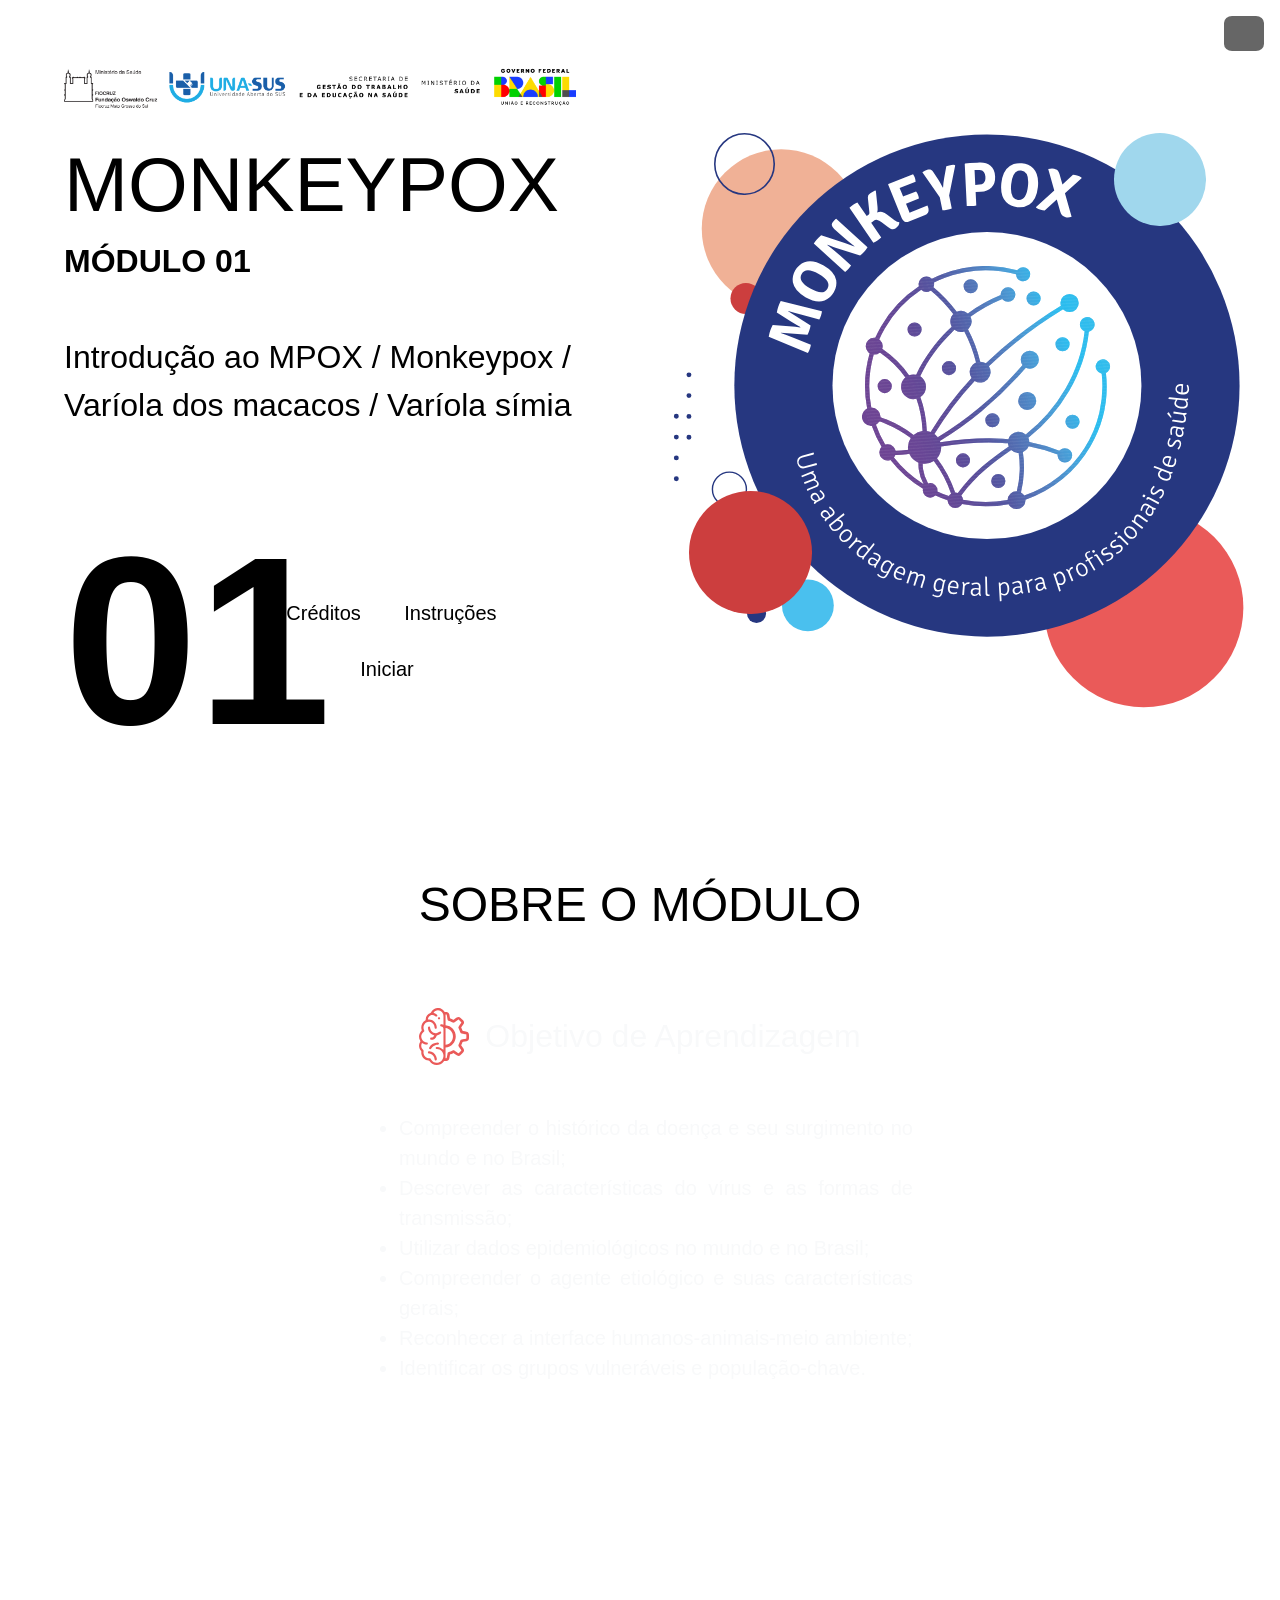
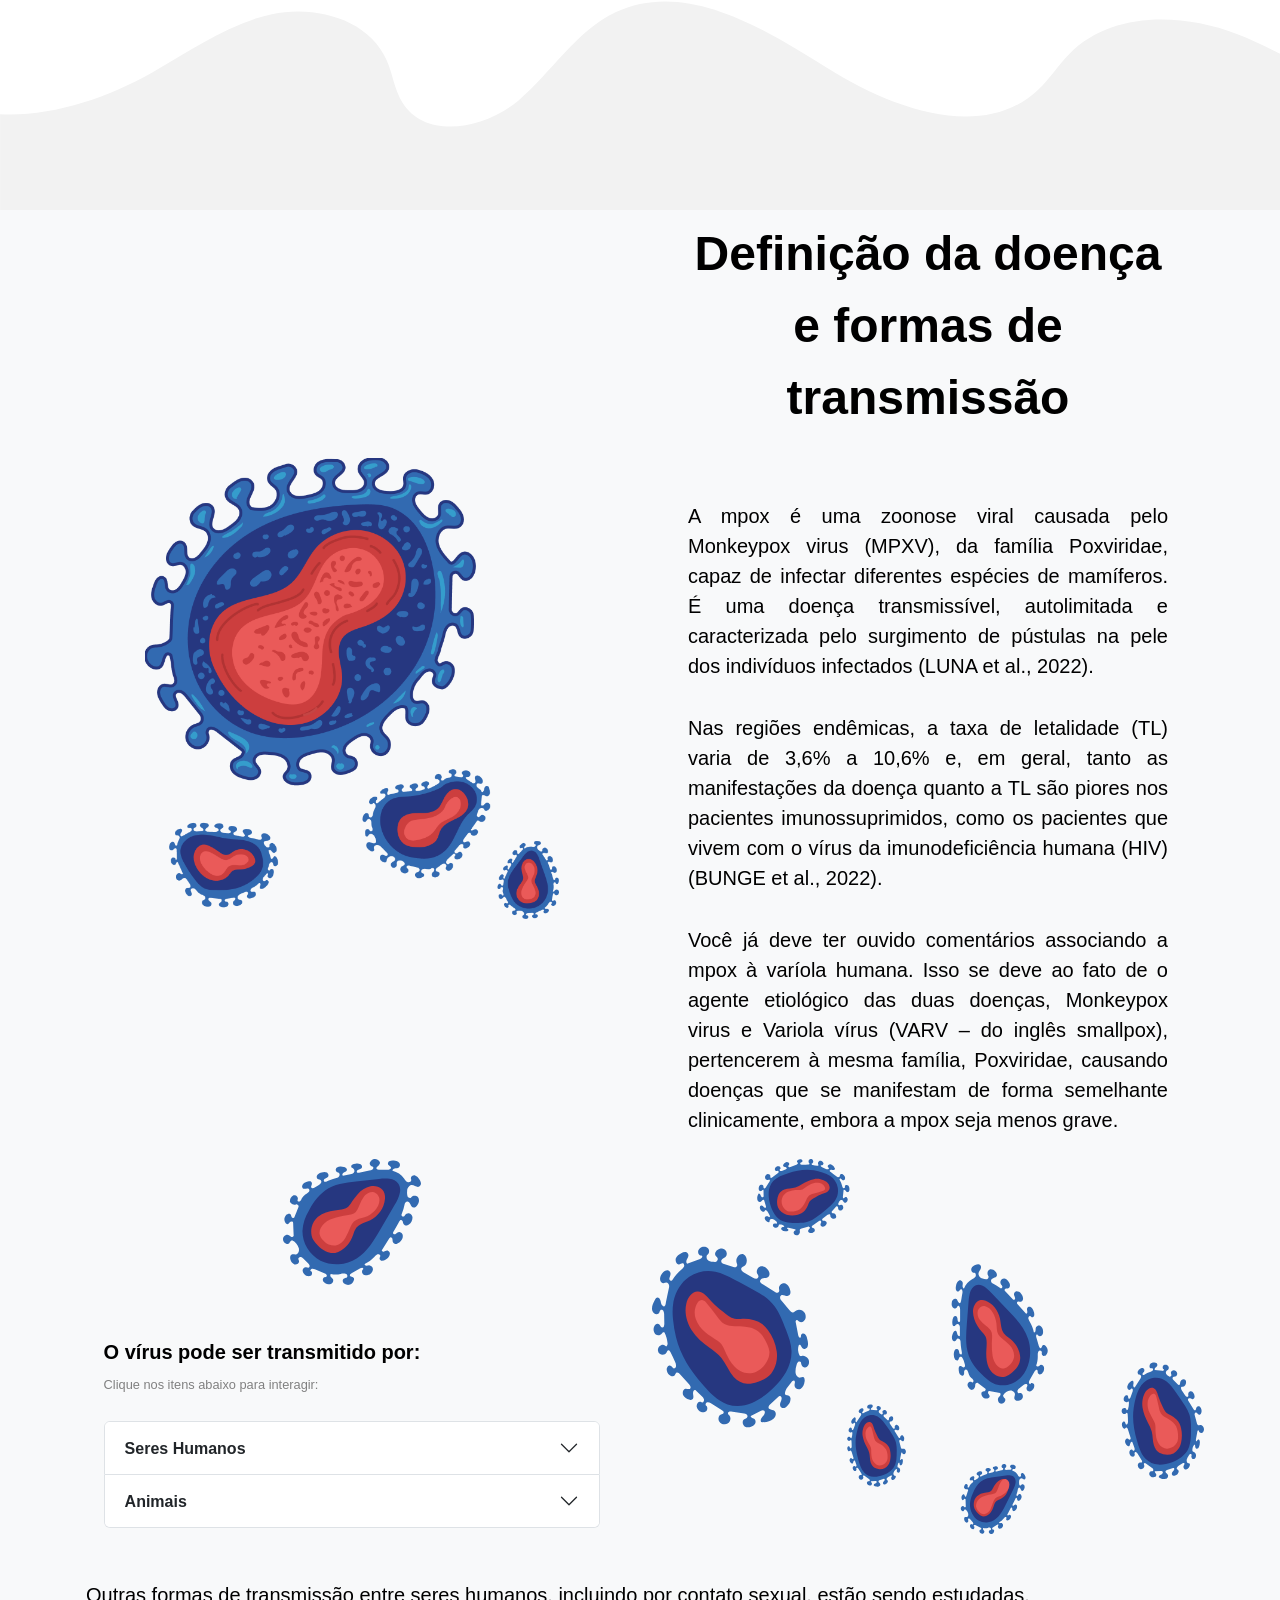
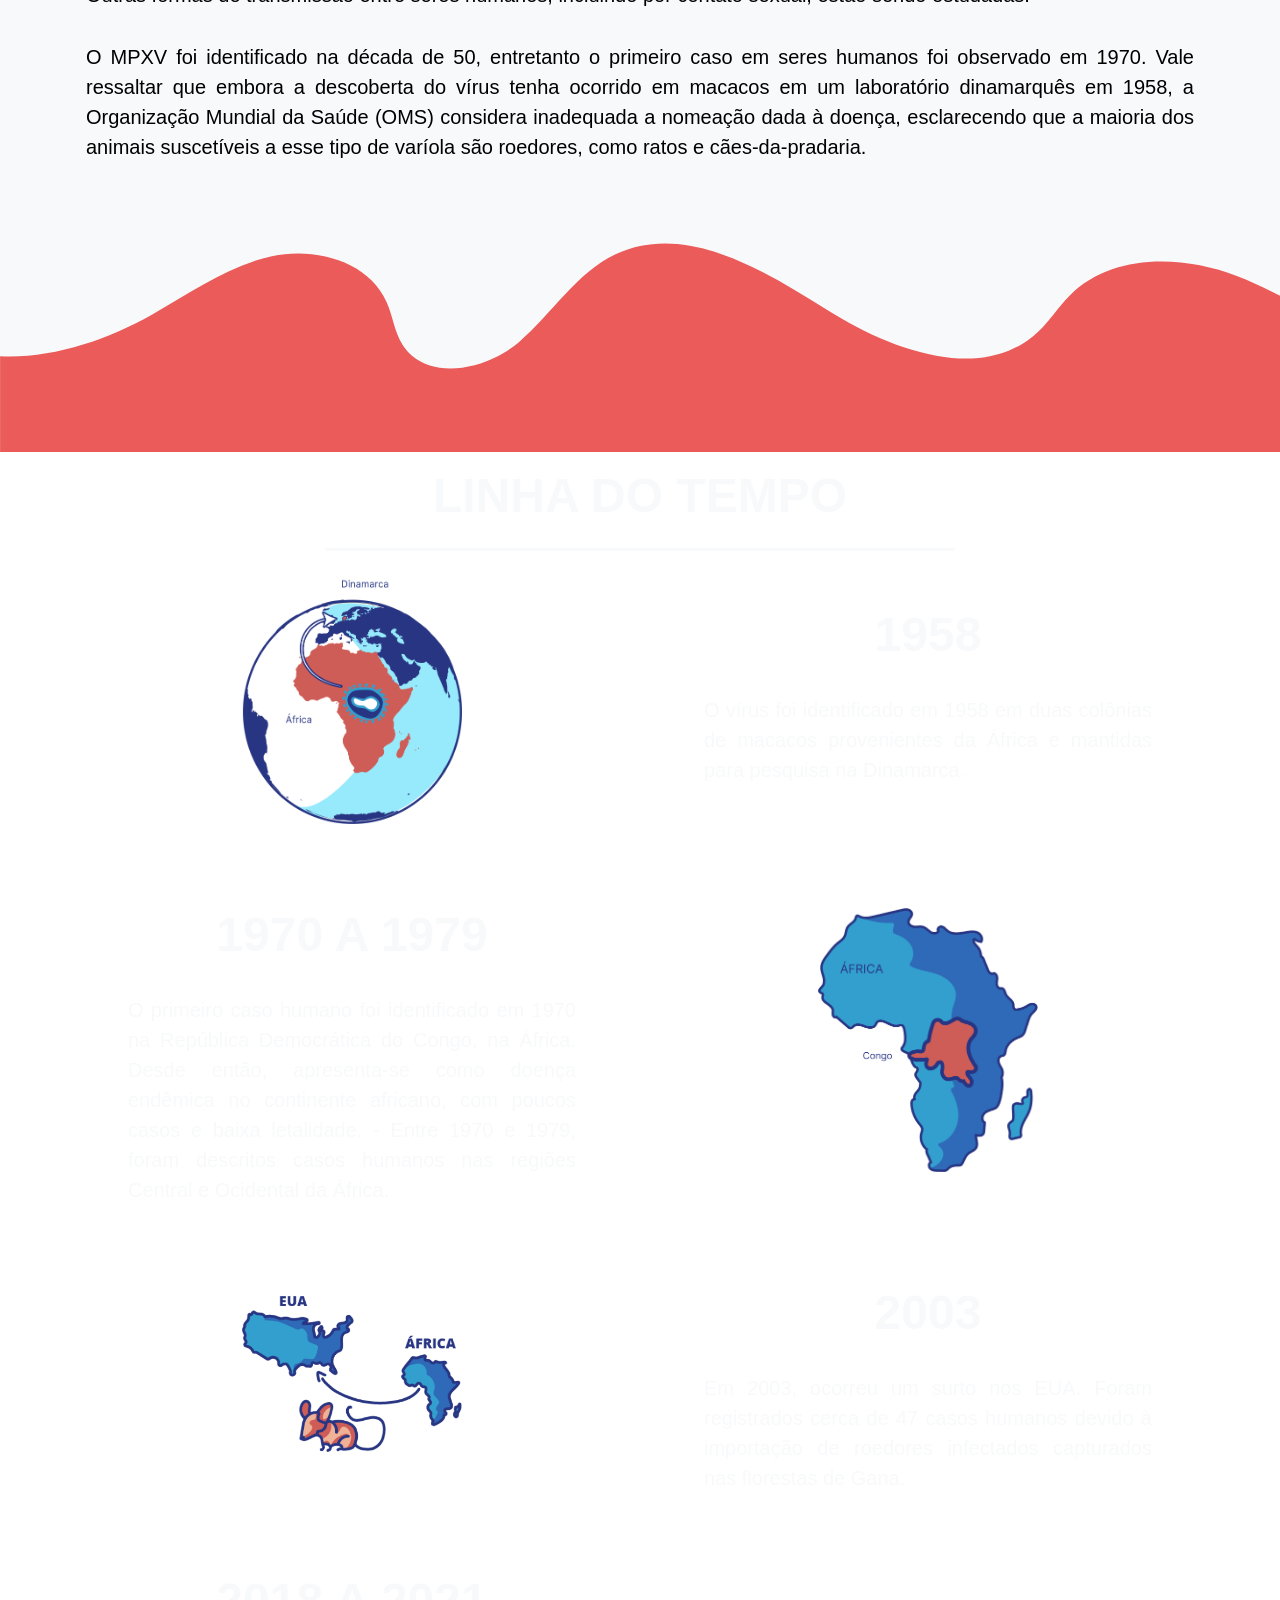
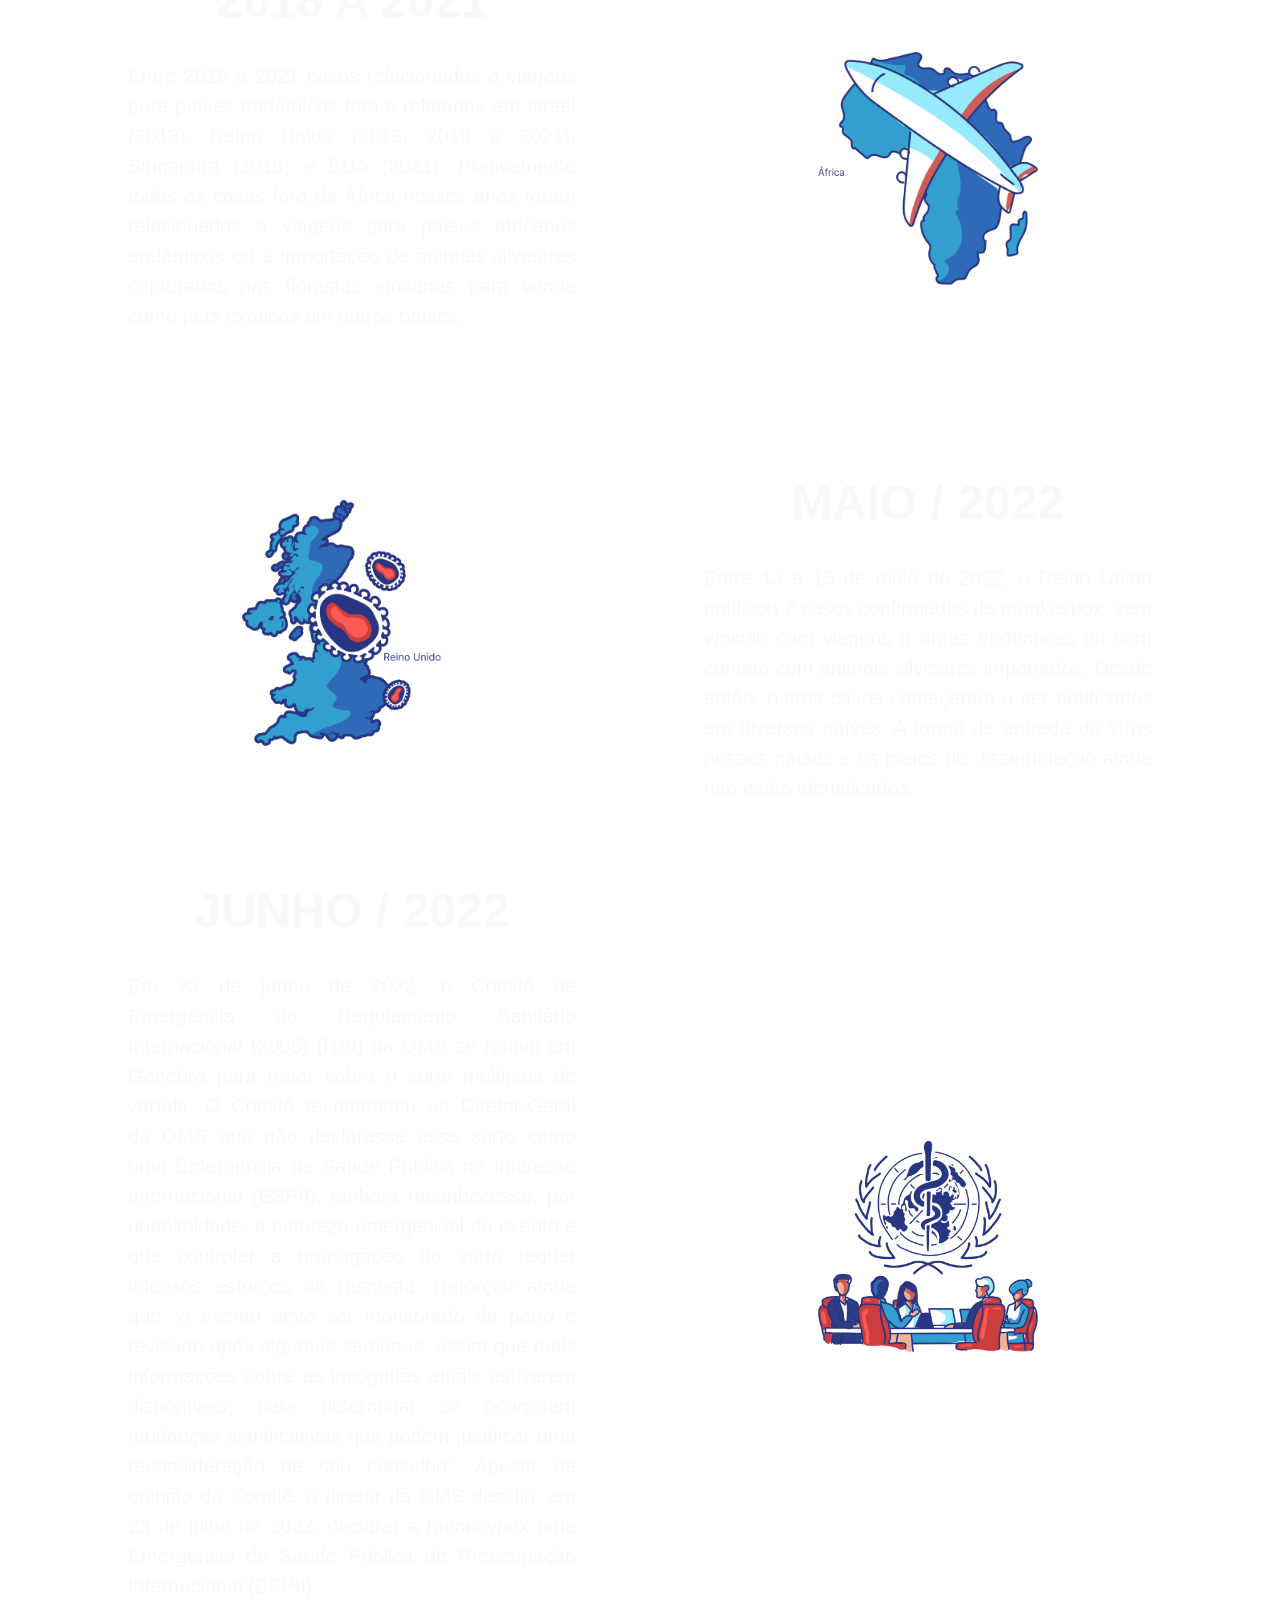
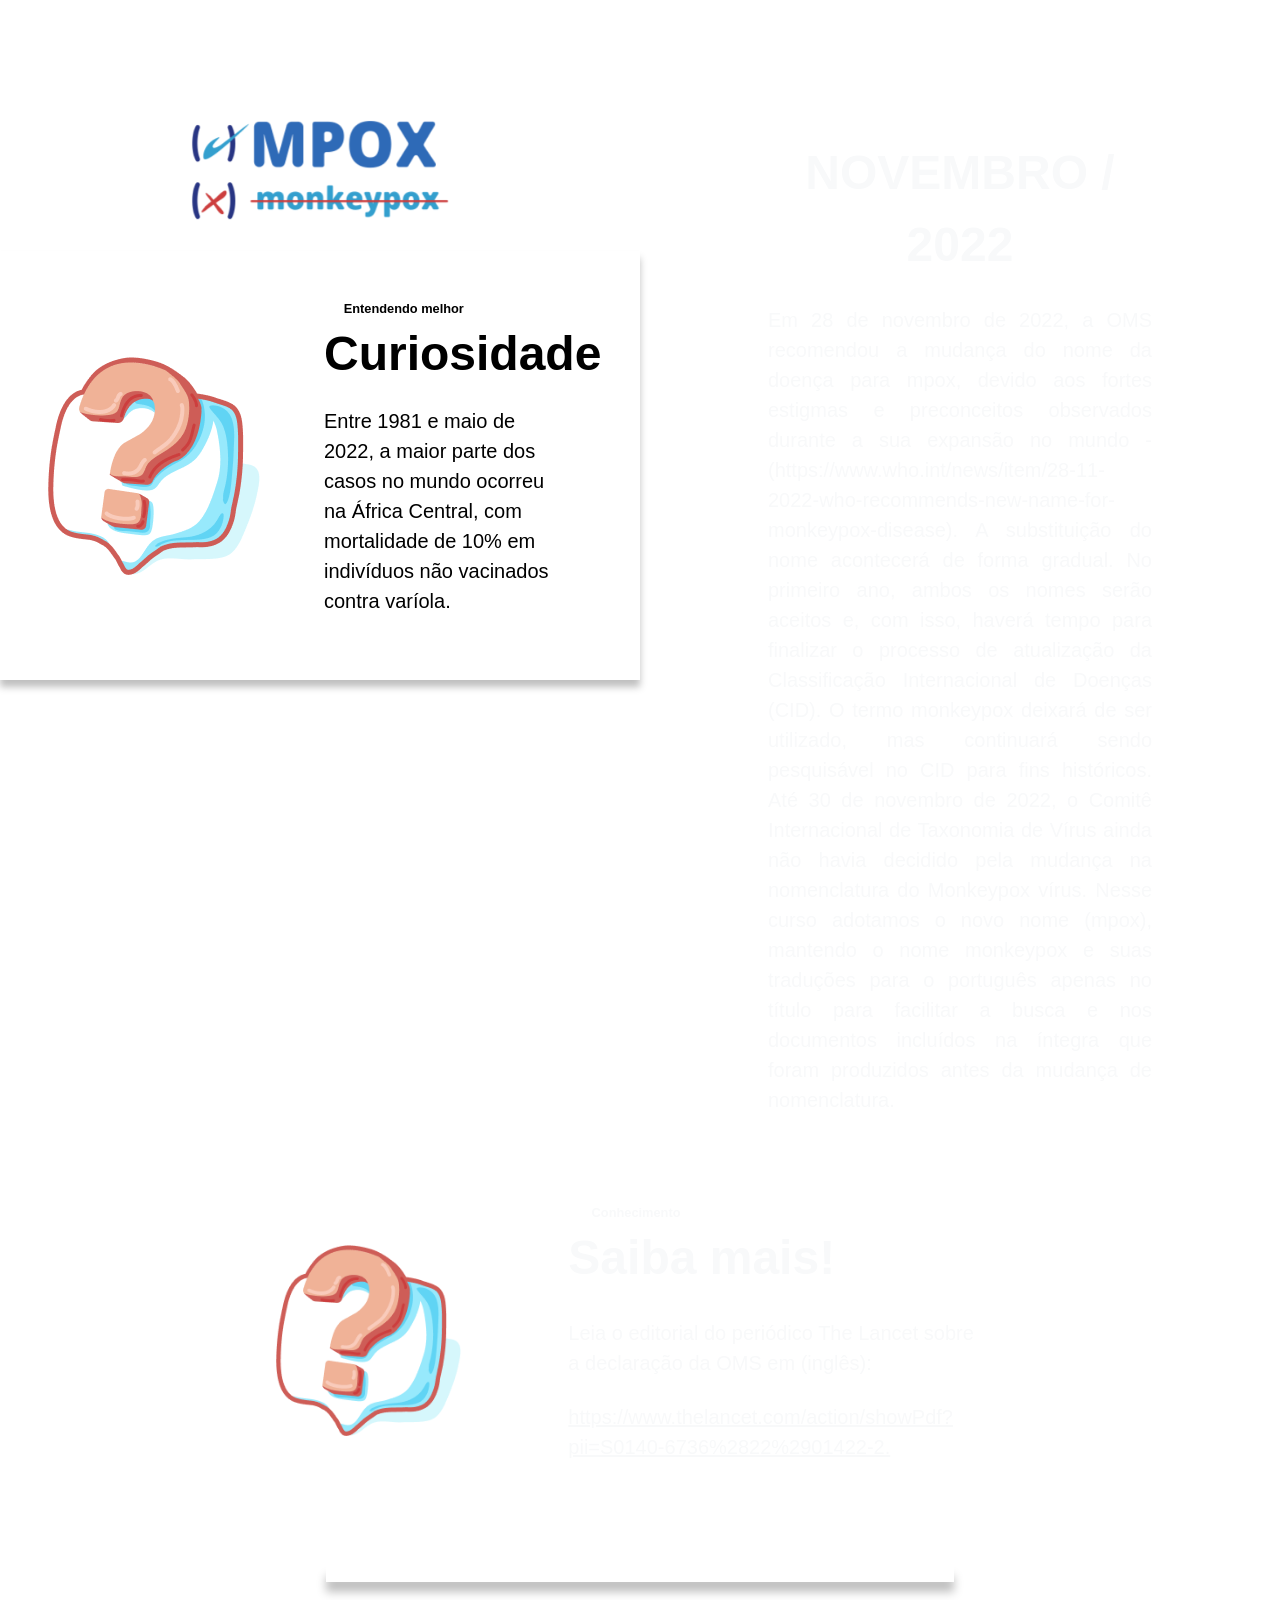
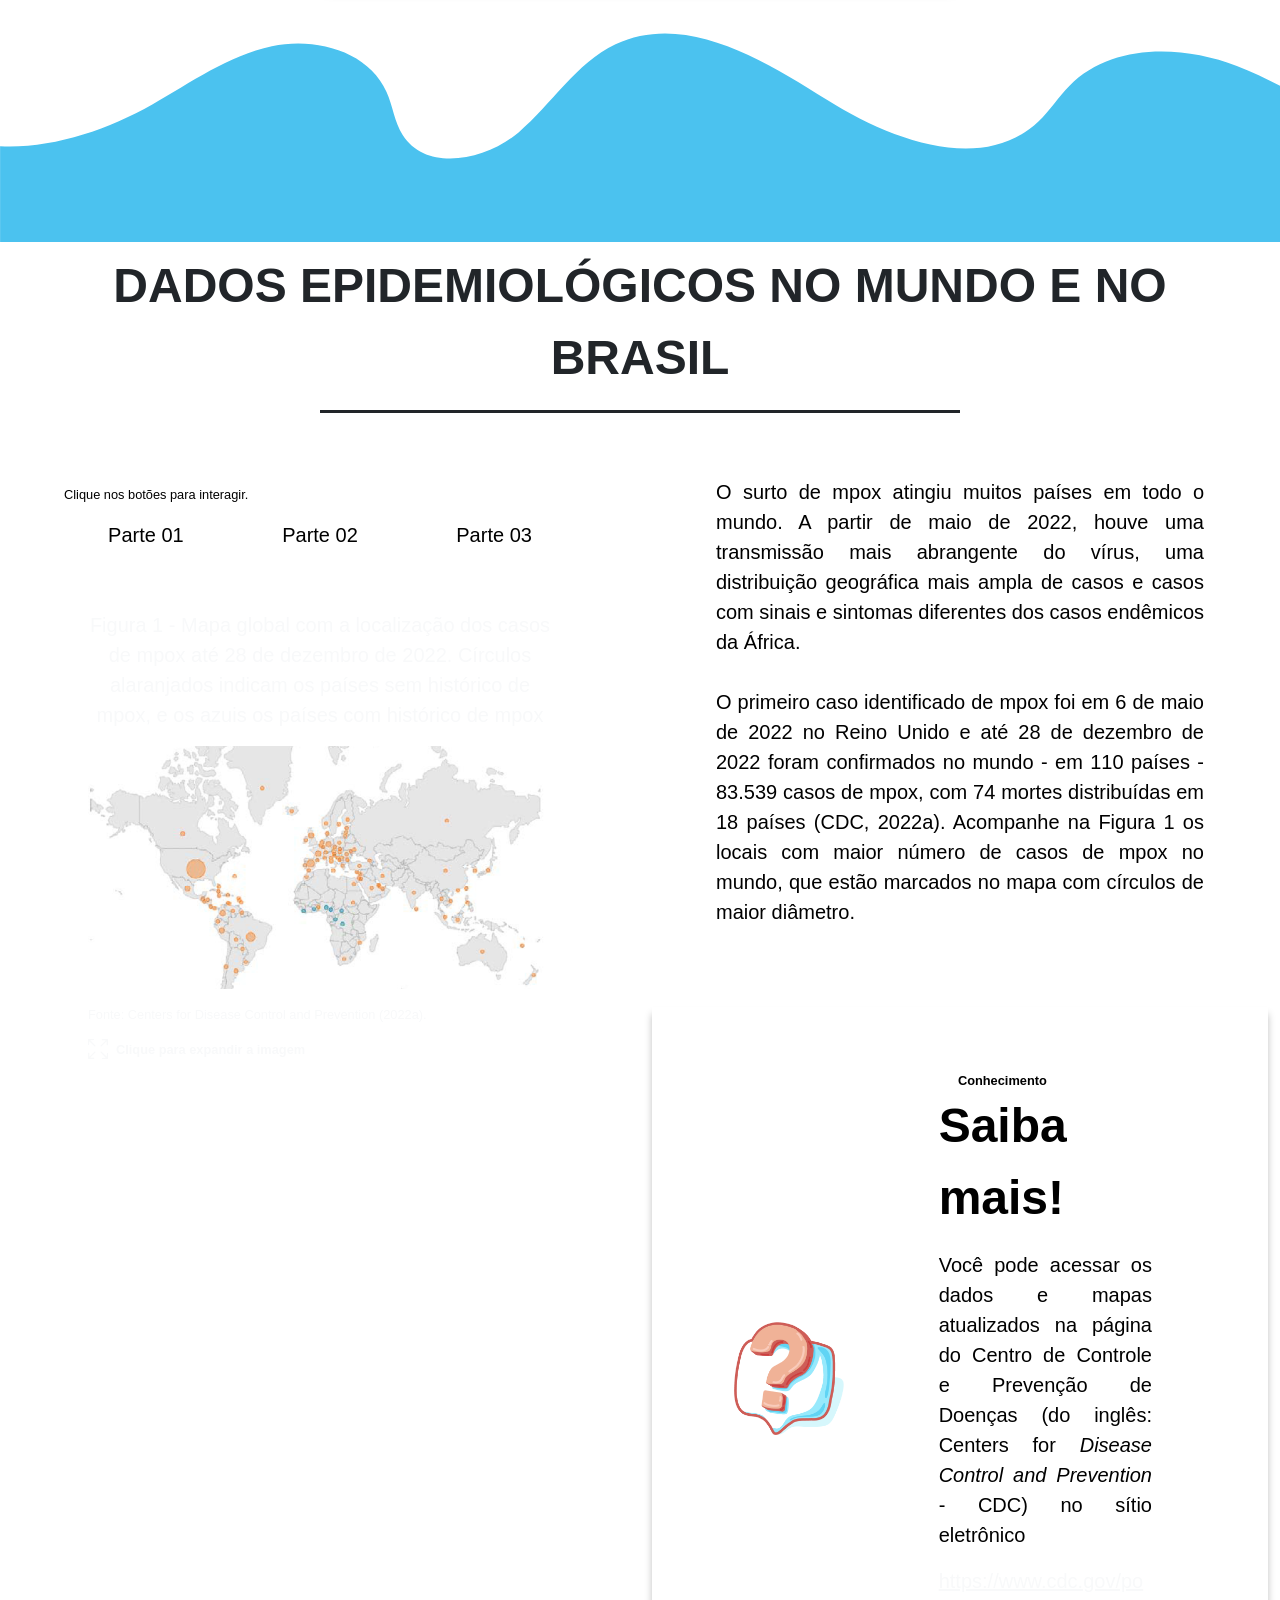
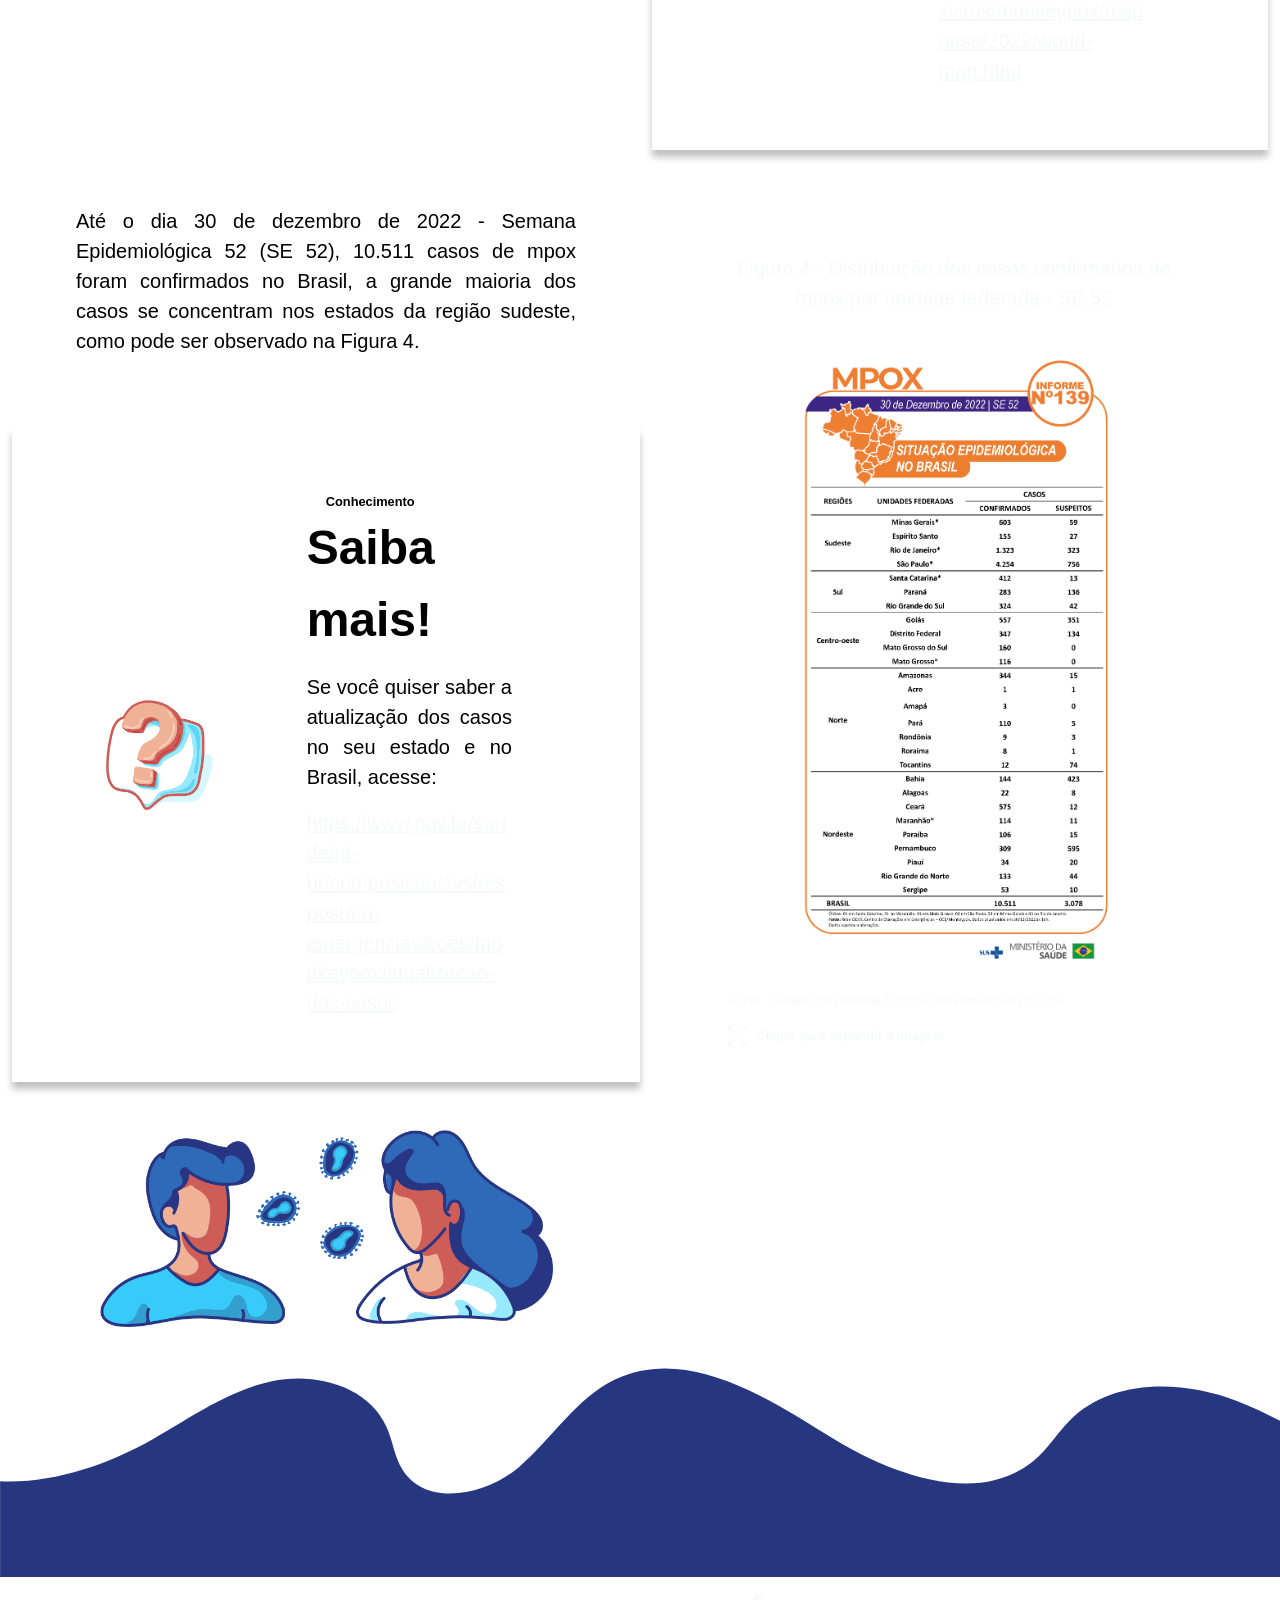
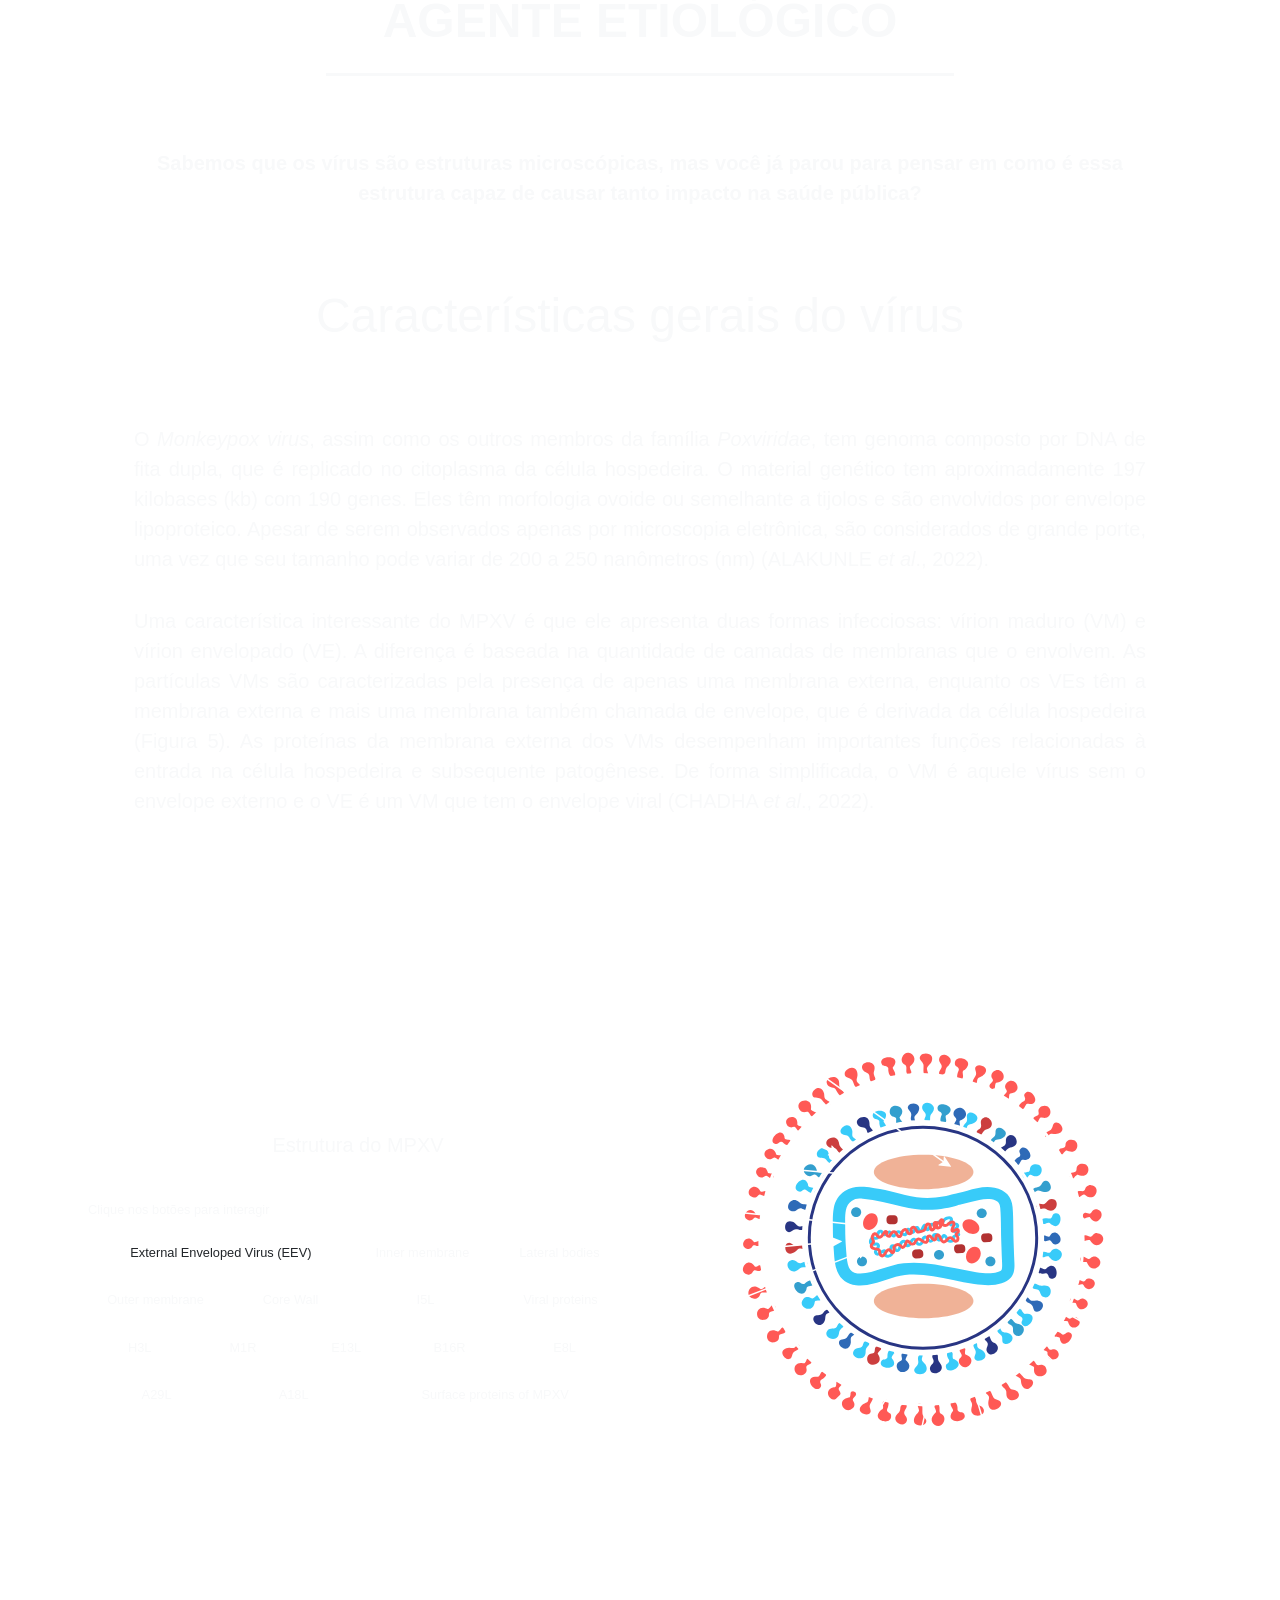
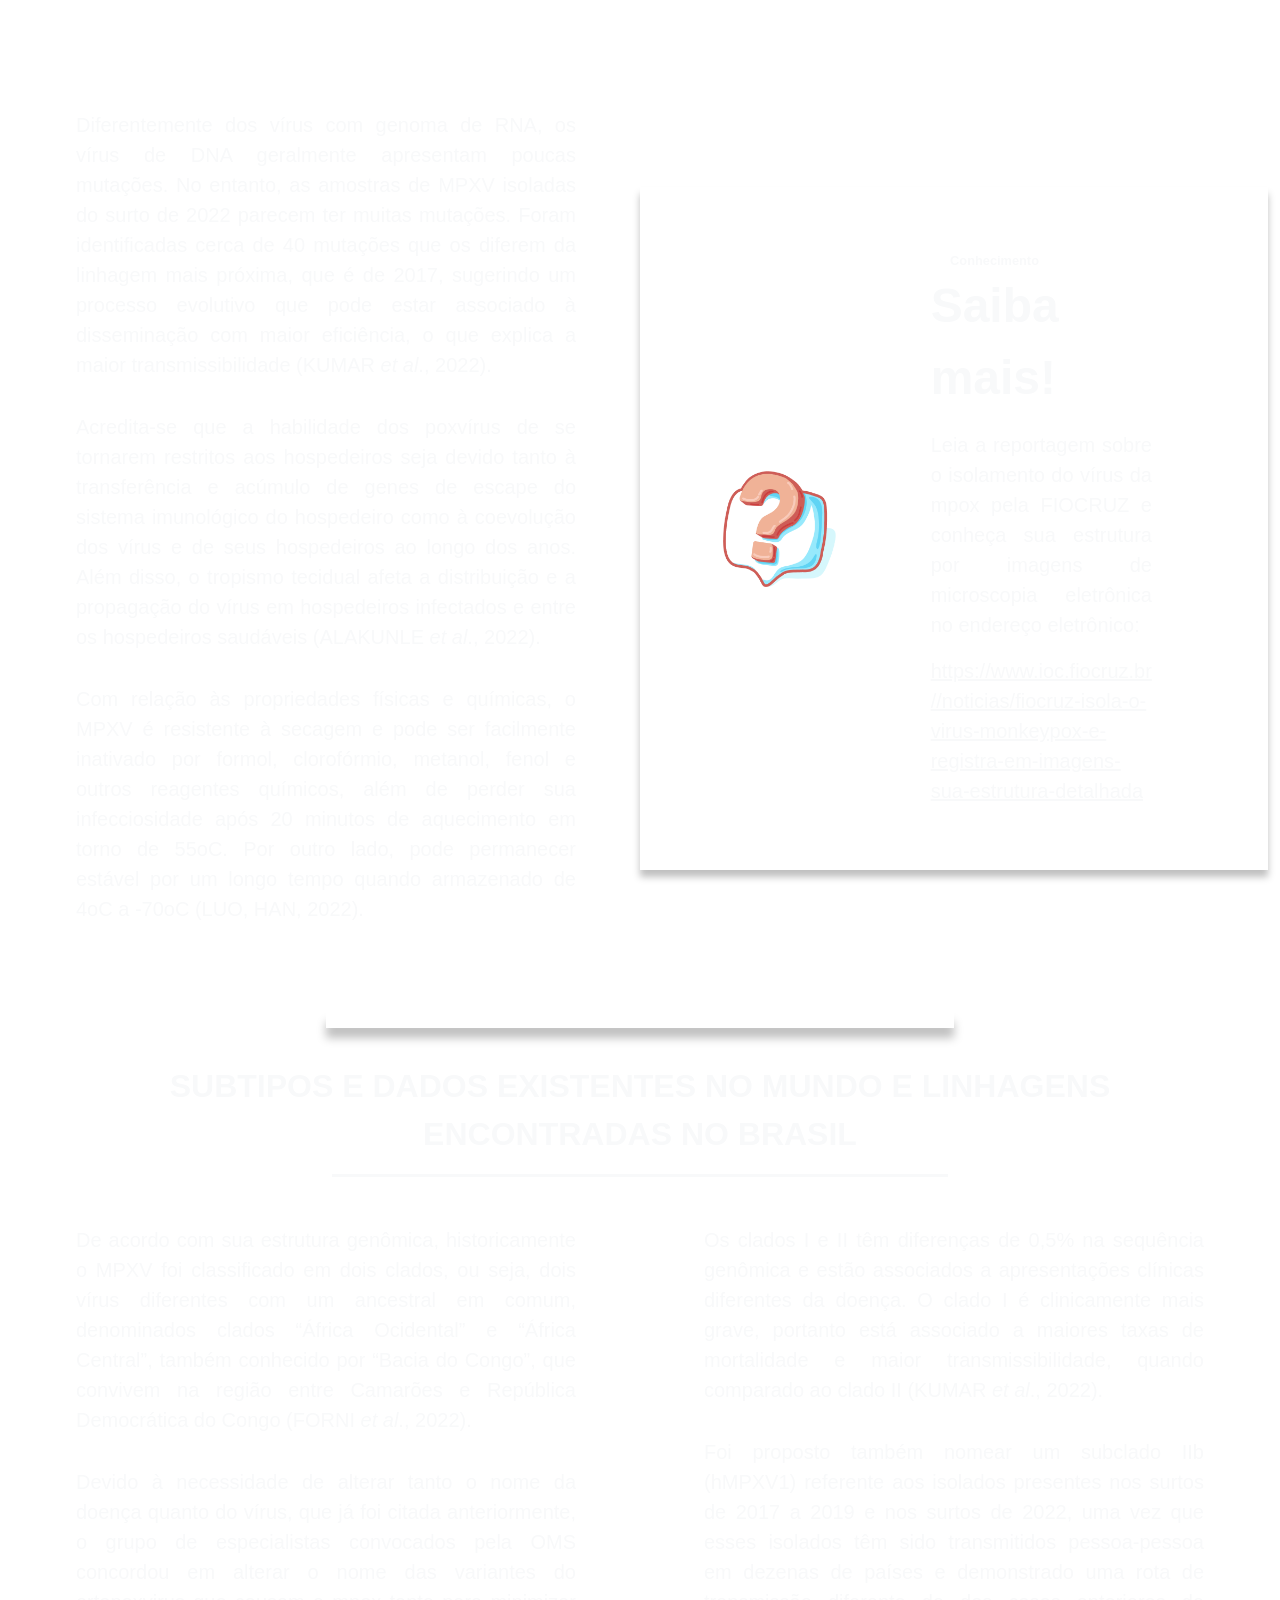
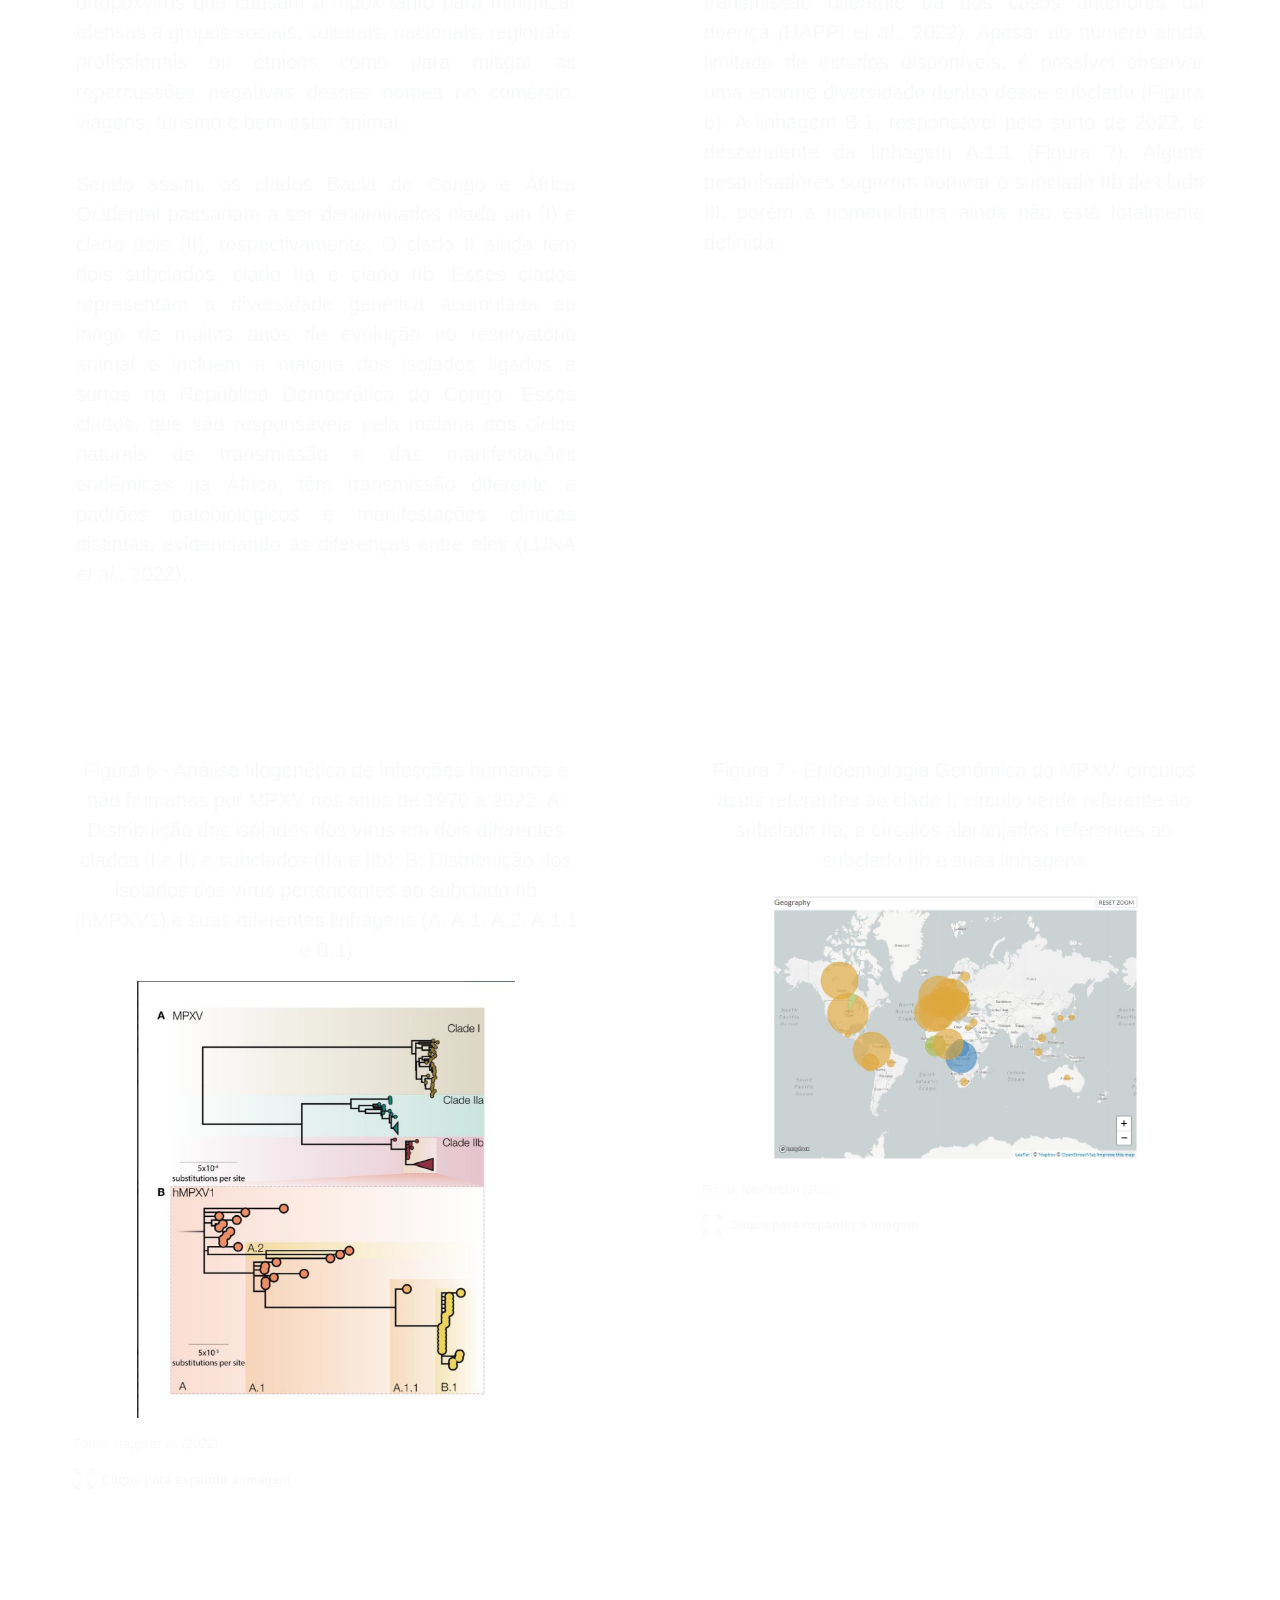
==== commit 85176b52: "merge" ====
--- a/index.html
+++ b/index.html
@@ -5,8 +5,7 @@
     <meta charset="UTF-8">
     <meta name="author" content="Aparicio Fermiano dos Santos Junior">
     <meta name="viewport" content="width=device-width, initial-scale=1.0">
-    <link href="https://cdn.jsdelivr.net/npm/bootstrap@5.3.0-alpha1/dist/css/bootstrap.min.css" rel="stylesheet"
-        integrity="sha384-GLhlTQ8iRABdZLl6O3oVMWSktQOp6b7In1Zl3/Jr59b6EGGoI1aFkw7cmDA6j6gD" crossorigin="anonymous">
+    <link href="https://cdn.jsdelivr.net/npm/bootstrap@5.3.0-alpha1/dist/css/bootstrap.min.css" rel="stylesheet" integrity="sha384-GLhlTQ8iRABdZLl6O3oVMWSktQOp6b7In1Zl3/Jr59b6EGGoI1aFkw7cmDA6j6gD" crossorigin="anonymous">
     <link rel="stylesheet" href="https://cdn.jsdelivr.net/npm/bootstrap-icons@1.10.3/font/bootstrap-icons.css">
     <link rel="stylesheet" href="./css/animacao.min.css">
     <link rel="stylesheet" href="./css/style.min.css">
@@ -139,18 +138,17 @@
             <div class="col-12 col-lg-6 padding-x-container pt-5">
                 <img src="./image/logos.png" alt="Logos" class="img-fluid">
                 <div>
-                    <span class="modulo-capa secondary-dark bold digitando mt-3">MÓDULO 01</span><br>
-                    <p class="mt-3 mb-2 titulo-capa pb-4">Introdução ao MPOX / Monkeypox / Varíola dos macacos / Varíola
-                        símia
-                    </p>
+                    <span class="modulo-capa digitando mt-3">MONKEYPOX</span><br>
+                    <span class="titulo-capa bold secondary-dark">MÓDULO 01</span>
+                    <p class="mt-5 mb-2 titulo-capa pb-4">Introdução ao MPOX / Monkeypox / Varíola dos macacos / Varíola
+                        símia</p>
                 </div>
                 <div class="row">
                     <div class="col-12 col-md-3 col-lg-3 capitulo-capa secondary-dark">01</div>
                     <div class="col-12 col-md-9 col-lg-6 m-auto w-lg-50">
                         <div class="w-100 d-flex justify-content-between mb-3">
                             <button class="button btn-col-2 btn-secondary">Créditos</button>
-                            <button class="button btn-col-2" data-bs-toggle="modal"
-                                data-bs-target="#instrucao_navegacao">Instruções</button>
+                            <button class="button btn-col-2" data-bs-toggle="modal" data-bs-target="#instrucao_navegacao">Instruções</button>
                         </div>
                         <a class="button w-100 btn-outline" href="#sobre">Iniciar</a>
                     </div>
@@ -159,25 +157,24 @@
                         <div class="modal-dialog modal-dialog-centered">
                             <div class="modal-content modal-conteudo">
                                 <div class="mx-auto border-0">
-                                    <button type="button" class="btn-close bg-light border rounded-circle p-3"
-                                        data-bs-dismiss="modal" aria-label="Close"></button>
+                                    <button type="button" class="btn-close bg-light border rounded-circle p-3" data-bs-dismiss="modal" aria-label="Close"></button>
                                 </div>
                                 <div class="pt-3 text-justify">
-                                    <p class="py-2 bold text-center">Instruções para navegação
-                                    </p>
-                                    <p>Você pode ajustar a visualização do material de acordo com o nível de zoom do seu
-                                        navegador, pressione:
-                                    </p>
+                                    <p class="py-2 bold text-center">Instruções para
+                                        navegação</p>
+                                    <p>Você pode ajustar a visualização do
+                                        material de acordo com o nível de zoom do seu navegador,
+                                        pressione:</p>
                                     <div class="text-center">
                                         <p><kbd>CTRL</kbd> + <kbd>+</kbd> : Aumentar o zoom</p>
                                         <p><kbd>CTRL</kbd> + <kbd>-</kbd> : Diminuir o zoom</p>
                                     </div>
 
                                     <div class="py-2">
-                                        Quando uma palavra do texto estiver <u>destacada</u> com a cor principal do
-                                        módulo e sublinhada, isso indica que há conteúdo adicional relacionado ao
-                                        contexto. Clique na palavra para obter mais informações e aprofundar
-                                        seu estudo;
+                                        Quando uma palavra do texto estiver <u>destacada</u> com a cor
+                                        principal do módulo e sublinhada, isso indica que há conteúdo
+                                        adicional relacionado ao contexto. Clique na palavra para obter
+                                        mais informações e aprofundar seu estudo;
                                     </div>
                                 </div>
                             </div>
@@ -207,12 +204,9 @@
         <div class="line bg-secondary w-25"></div>
         <div id="carouselExampleIndicators" class="carousel slide carousel-person" data-bs-ride="carousel">
             <div class="carousel-indicators">
-                <button type="button" data-bs-target="#carouselExampleIndicators" data-bs-slide-to="0"
-                    class="active circle" aria-current="true" aria-label="Slide 1"></button>
-                <button type="button" data-bs-target="#carouselExampleIndicators" data-bs-slide-to="1" class="circle"
-                    aria-label="Slide 2"></button>
-                <button type="button" data-bs-target="#carouselExampleIndicators" data-bs-slide-to="2" class="circle"
-                    aria-label="Slide 3"></button>
+                <button type="button" data-bs-target="#carouselExampleIndicators" data-bs-slide-to="0" class="active circle" aria-current="true" aria-label="Slide 1"></button>
+                <button type="button" data-bs-target="#carouselExampleIndicators" data-bs-slide-to="1" class="circle" aria-label="Slide 2"></button>
+                <button type="button" data-bs-target="#carouselExampleIndicators" data-bs-slide-to="2" class="circle" aria-label="Slide 3"></button>
             </div>
             <div class="carousel-inner">
                 <div class="carousel-item active">
@@ -223,12 +217,12 @@
                                     <img src="./image/objetivo_geral.svg" alt="Objetivo Geral" class="mx-2" width="50">
                                     <span class="titulo-capa font-oswald my-auto mx-2">Objetivo Geral</span>
                                 </div>
-                                <p class="py-5 d-flex align-items-center">Esta Unidade tem como objetivo apresentar um
-                                    breve histórico e panorama da doença no mundo e no Brasil, descrevendo o agente
-                                    etiológico, as características do vírus e as formas de transmissão. Ressalta a
-                                    importância da utilização de dados epidemiológicos para as ações de assistência e
-                                    vigilância em saúde, o reconhecimento da interface humanos-animais-meio ambiente.
-                                    Discute ainda os grupos vulneráveis e população-chave. </p>
+                                <p class="py-5">Esta Unidade tem como objetivo apresentar um breve histórico e panorama
+                                    da doença no mundo e no Brasil, descrevendo o agente etiológico, as características
+                                    do vírus e as formas de transmissão. Ressalta a importância da utilização de dados
+                                    epidemiológicos para as ações de assistência e vigilância em saúde, o reconhecimento
+                                    da interface humanos-animais-meio ambiente. Discute ainda os grupos vulneráveis e
+                                    população-chave. </p>
                             </div>
                         </div>
                     </div>
@@ -238,8 +232,7 @@
                         <div class="row justify-content-center text-justify">
                             <div class="col-12 col-md-6 py-5 text-light">
                                 <div class="d-flex justify-content-center">
-                                    <img src="./image/objetivo_aprendizado.svg" alt="Objetivo de aprendizado"
-                                        class="mx-2" width="50">
+                                    <img src="./image/objetivo_aprendizado.svg" alt="Objetivo de aprendizado" class="mx-2" width="50">
                                     <span class="titulo-capa font-oswald my-auto mx-2">Objetivo de Aprendizagem</span>
                                 </div>
                                 <ul class="py-5">
@@ -268,13 +261,11 @@
                     </div>
                 </div>
             </div>
-            <button class="carousel-control-prev" type="button" data-bs-target="#carouselExampleIndicators"
-                data-bs-slide="prev">
+            <button class="carousel-control-prev" type="button" data-bs-target="#carouselExampleIndicators" data-bs-slide="prev">
                 <span class="carousel-control-prev-icon" aria-hidden="true"></span>
                 <span class="visually-hidden">Previous</span>
             </button>
-            <button class="carousel-control-next" type="button" data-bs-target="#carouselExampleIndicators"
-                data-bs-slide="next">
+            <button class="carousel-control-next" type="button" data-bs-target="#carouselExampleIndicators" data-bs-slide="next">
                 <span class="carousel-control-next-icon" aria-hidden="true"></span>
                 <span class="visually-hidden">Next</span>
             </button>
@@ -286,31 +277,22 @@
             <div class="col-12 col-lg-6 order-last order-lg-first d-flex align-items-center">
                 <img src="./image/modulo01/introducao_detalhes_1.png" alt="Virus" class="d-block mx-auto w-100 w-lg-75 mx-2">
             </div>
-            <div class="col-12 col-lg-6 padding-x-container order-first order-lg-last">
+            <div class="col-12 col-lg-6 px-5 order-first order-lg-last">
                 <p class="titulo font-oswald primary-dark-hover medium text-center">Definição da doença e formas de
-                    transmissão
-                </p>
+                    transmissão</p>
                 <div class="line bg-primary-dark-hover"></div>
                 <div class="text-justify">
-                    <p class="pt-5 py-2">A mpox é uma zoonose viral causada pelo <i>Monkeypox virus</i> (MPXV), da
-                        família Poxviridae, capaz de infectar diferentes espécies de mamíferos. É uma doença
-                        transmissível, autolimitada e caracterizada pelo surgimento de pústulas na pele dos indivíduos
-                        infectados (LUNA et al., 2022). </p>
+                    <p class="pt-5 py-2">A mpox é uma zoonose viral causada pelo Monkeypox virus (MPXV), da família
+                        Poxviridae, capaz de infectar diferentes espécies de mamíferos. É uma doença transmissível,
+                        autolimitada e caracterizada pelo surgimento de pústulas na pele dos indivíduos infectados (LUNA
+                        et al., 2022).</p>
                     <p class="py-2">Nas regiões endêmicas, a taxa de letalidade (TL) varia de 3,6% a 10,6% e, em geral,
                         tanto as manifestações da doença quanto a TL são piores nos pacientes imunossuprimidos, como os
-                        pacientes que vivem com o vírus da imunodeficiência
-                        humana (HIV) (BUNGE <i>et al</i>., 2022).</p>
+                        pacientes que vivem com o vírus da imunodeficiência humana (HIV) (BUNGE et al., 2022).</p>
                     <p class="py-2">Você já deve ter ouvido comentários associando a mpox à varíola humana. Isso se deve
-                        ao fato de o agente etiológico das duas doenças, <i>Monkeypox virus</i> e <i>Variola vírus</i>
-                        (VARV - do
-                        inglês <i>smallpox</i>), pertencerem à mesma família, <i>Poxviridae</i>,
-                        causando doenças que se manifestam de forma semelhante clinicamente, embora a mpox seja menos
-                        grave.</p>
-                    <p class="py-2">
-                        Nas regiões endêmicas, a taxa de letalidade (TL) varia de 3,6% a 10,6% e, em geral, tanto as
-                        manifestações da doença quanto a TL são piores nos pacientes imunossuprimidos, como os pacientes
-                        que vivem com o vírus da imunodeficiência humana (HIV) (BUNGE <i>et al</i>., 2022).
-                    </p>
+                        ao fato de o agente etiológico das duas doenças, Monkeypox virus e Variola vírus (VARV – do
+                        inglês smallpox), pertencerem à mesma família, Poxviridae, causando doenças que se manifestam de
+                        forma semelhante clinicamente, embora a mpox seja menos grave.</p>
                 </div>
             </div>
         </div>
@@ -325,41 +307,33 @@
                     <div class="accordion" id="accordion_transmissao">
                         <div class="accordion-item">
                             <h2 class="accordion-header">
-                                <button class="accordion-button collapsed" type="button" data-bs-toggle="collapse"
-                                    data-bs-target="#accordion_transmissao_1" aria-expanded="false"
-                                    aria-controls="accordion_transmissao">
+                                <button class="accordion-button collapsed" type="button" data-bs-toggle="collapse" data-bs-target="#accordion_transmissao_1" aria-expanded="false" aria-controls="accordion_transmissao">
                                     Seres Humanos
                                 </button>
                             </h2>
-                            <div id="accordion_transmissao_1" class="accordion-collapse collapse"
-                                data-bs-parent="#accordion_transmissao">
+                            <div id="accordion_transmissao_1" class="accordion-collapse collapse" data-bs-parent="#accordion_transmissao">
                                 <div class="accordion-body">
                                     <ul class="p-4 small">
-                                        <li class="py-1">Contato próximo com lesões cutâneas, secreções respiratórias ou
-                                            objetos recentemente contaminados;</li>
+                                        <li class="py-1">Contato próximo com lesões cutâneas, secreções respiratórias ou objetos recentemente contaminados;</li>
                                         <li class="py-1">Contato prolongado, face a face, com secreções respiratórias;
                                         </li>
-                                        <li class="py-1">Via vertical (transplacentária ou contato próximo entre a mãe e
-                                            o bebê durante e após o parto);</li>
+                                        <li class="py-1">Via vertical (transplacentária ou contato próximo entre a mãe e o bebê durante e após o parto);</li>
                                     </ul>
                                 </div>
                             </div>
                         </div>
                         <div class="accordion-item">
                             <h2 class="accordion-header">
-                                <button class="accordion-button collapsed" type="button" data-bs-toggle="collapse"
-                                    data-bs-target="#accordion_transmissao_2" aria-expanded="false"
-                                    aria-controls="accordion_transmissao">
+                                <button class="accordion-button collapsed" type="button" data-bs-toggle="collapse" data-bs-target="#accordion_transmissao_2" aria-expanded="false" aria-controls="accordion_transmissao">
                                     Animais
                                 </button>
                             </h2>
-                            <div id="accordion_transmissao_2" class="accordion-collapse collapse"
-                                data-bs-parent="#accordion_transmissao">
+                            <div id="accordion_transmissao_2" class="accordion-collapse collapse" data-bs-parent="#accordion_transmissao">
                                 <div class="accordion-body">
                                     <ul class="p-4 small">
                                         <li class="py-1">De animais infectados para outras espécies, incluindo humanos
                                             (contato direto com sangue, outros fluidos corporais e/ou lesões do animal
-                                            infectado), e de humanos para animais.</li>
+                                            infectado), e de humanos para animais. </li>
                                     </ul>
                                 </div>
                             </div>
@@ -373,13 +347,12 @@
         </div>
         <div class="container text-justify p-3">
             <p class="py-2">Outras formas de transmissão entre seres humanos, incluindo por contato sexual, estão sendo
-                estudadas.
-            </p>
+                estudadas.</p>
             <p class="py-2">O MPXV foi identificado na década de 50, entretanto o primeiro caso em seres humanos foi
                 observado em 1970. Vale ressaltar que embora a descoberta do vírus tenha ocorrido em macacos em um
-                laboratório dinamarquês em 1958, a Organização Mundial
-                da Saúde (OMS) considera inadequada a nomeação dada à doença, esclarecendo que a maioria dos animais
-                suscetíveis a esse tipo de varíola são roedores, como ratos e cães-da-pradaria.</p>
+                laboratório dinamarquês em 1958, a Organização Mundial da Saúde (OMS) considera inadequada a nomeação
+                dada à doença, esclarecendo que a maioria dos animais suscetíveis a esse tipo de varíola são roedores,
+                como ratos e cães-da-pradaria.</p>
         </div>
     </div>
     <div class="onda onda-secondary bg-light"></div>
@@ -393,8 +366,8 @@
             </div>
             <div class="col-12 col-lg-6 padding-x-container text-light order-first order-lg-last pt-md-5">
                 <p class="titulo font-oswald medium text-center">1958</p>
-                <p class="py-2 text-justify">O vírus foi identificado em 1958, em duas colônias de macacos provenientes
-                    da África, e mantidas para pesquisa na Dinamarca.</p>
+                <p class="py-2 text-justify">O vírus foi identificado em 1958 em duas colônias de macacos provenientes
+                    da África e mantidas para pesquisa na Dinamarca.</p>
             </div>
         </div>
         <div class="row justify-content-center padding-x-container">
@@ -402,13 +375,12 @@
                 <p class="titulo font-oswald medium text-center">1970 A 1979</p>
                 <p class="py-2 text-justify">O primeiro caso humano foi identificado em 1970 na República Democrática do
                     Congo, na África. Desde então, apresenta-se como doença endêmica no continente africano, com poucos
-                    casos e baixa letalidade.</p>
-                <p class="py-2 text-justify">Entre 1970 e 1979, foram descritos casos humanos nas regiões Central e
-                    Ocidental da África.</p>
+                    casos e baixa letalidade.
+                    - Entre 1970 e 1979, foram descritos casos humanos nas regiões Central e Ocidental da África.</p>
             </div>
             <div class="col-12 col-lg-6 d-flex align-items-center">
-                <img src="./image/modulo01/tempo_1970.png" alt="1970 A 1979"
-                    class="d-block mx-auto w-50 w-sm-75 mx-2 padding-desk-5 pt-md-0">
+                <img src="./image/tempo_1970.png" alt="1970 A 1979"
+                    class="d-block mx-auto w-50 w-md-75 mx-2 padding-desk-5 pt-md-0">
             </div>
         </div>
 
@@ -419,7 +391,7 @@
             </div>
             <div class="col-12 col-lg-6 padding-x-container text-light order-first order-lg-last pt-md-5">
                 <p class="titulo font-oswald medium text-center">2003</p>
-                <p class="py-2 text-justify">Em 2003, ocorreu um surto nos EUA. Foram registrados cerca de 47 casos
+                <p class="py-2 text-justify"> Em 2003, ocorreu um surto nos EUA. Foram registrados cerca de 47 casos
                     humanos devido à importação de roedores infectados capturados nas florestas de Gana.</p>
             </div>
         </div>
@@ -427,65 +399,58 @@
         <div class="row justify-content-center padding-x-container">
             <div class="col-12 col-lg-6 padding-container text-light pt-md-5">
                 <p class="titulo font-oswald medium text-center">2018 A 2021</p>
-                <p class="py-2 text-justify">Entre 2018 e 2021 casos relacionados a viagens para países endêmicos foram
+                <p class="py-2 text-justify"> Entre 2018 a 2021 casos relacionados a viagens para países endêmicos foram
                     relatados em Israel (2018), Reino Unido (2018, 2019 e 2021), Singapura (2019) e EUA (2021).
                     Praticamente todos os casos fora da África nesses anos foram relacionados a viagens para países
                     africanos endêmicos ou à importação de animais silvestres capturados nas florestas africanas para
                     venda como pets exóticos em outros países.</p>
             </div>
             <div class="col-12 col-lg-6 d-flex align-items-center">
-                <img src="./image/modulo01/tempo_2018.png" alt="2018 A 2021"
-                    class="d-block mx-auto w-50 w-sm-75 mx-2 padding-desk-5 pt-md-0">
+                <img src="./image/tempo_2018.png" alt="2018 A 2021"
+                    class="d-block mx-auto w-50 w-md-75 mx-2 padding-desk-5 pt-md-0">
             </div>
         </div>
 
         <div class="row justify-content-center padding-x-container">
             <div class="col-12 col-lg-6 order-last order-lg-first d-flex align-items-center">
-                <img src="./image/modulo01/tempo_maio_2022.png" alt="MAIO / 2022"
-                    class="d-block mx-auto w-50 w-sm-75 mx-2 padding-desk-5 pt-md-0">
+                <img src="./image/tempo_maio_2022.png" alt="MAIO / 2022"
+                    class="d-block mx-auto w-50 w-md-75 w-md-75 mx-2 padding-desk-5 pt-md-0">
             </div>
             <div class="col-12 col-lg-6 padding-x-container text-light order-first order-lg-last pt-md-5">
                 <p class="titulo font-oswald medium text-center">MAIO / 2022</p>
-                <p class="py-2 text-justify">Entre 13 e 15 de maio de 2022, o Reino Unido notificou 7 casos confirmados
-                    de monkeypox, sem vínculo com viagens a áreas endêmicas ou com contato com animais silvestres
-                    importados. Desde então, outros casos começaram a ser notificados em diversos países. A forma de
-                    entrada do vírus nesses países e os meios de disseminação ainda não estão identificados.</p>
+                <p class="py-2 text-justify">Entre 13 e 15 de maio de 2022, o Reino Unido notificou 7 casos confirmados de monkeypox, sem vínculo com viagens a áreas endêmicas ou com contato com animais silvestres importados. Desde então, outros casos começaram a ser notificados
+                    em diversos países. A forma de entrada do vírus nesses países e os meios de disseminação ainda não estão identificados.</p>
             </div>
         </div>
 
         <div class="row justify-content-center padding-x-container">
             <div class="col-12 col-lg-6 padding-container text-light pt-md-5">
                 <p class="titulo font-oswald medium text-center">JUNHO / 2022</p>
-                <p class="py-2 text-justify">Em 23 de junho de 2022, o Comitê de Emergência do Regulamento Sanitário
+                <p class="py-2 text-justify"> Em 23 de junho de 2022, o Comitê de Emergência do Regulamento Sanitário
                     Internacional (2005) (RSI) da OMS se reuniu em Genebra para tratar sobre o surto multipaís de
                     varíola. O Comitê recomendou ao Diretor-Geral da OMS que não declarasse esse surto como uma
                     Emergência de Saúde Pública de Interesse Internacional (ESPII), embora reconhecesse, por
-                    unanimidade, a natureza emergencial do evento e que controlar a propagação do surto iria requerer
-                    intensos esforços de resposta. Reforçou ainda que <i>“o evento deve ser monitorado de perto e
-                        revisado
-                        após algumas semanas, assim que mais informações sobre as incógnitas atuais estiverem
-                        disponíveis,
-                        para determinar se ocorreram mudanças significativas que podem justificar uma reconsideração de
-                        seu
-                        conselho”</i>. Apesar da opinião do Comitê, o diretor da OMS decidiu, em 23 de julho de 2022,
-                    declarar a
+                    unanimidade, a natureza emergencial do evento e que controlar a propagação do surto requer intensos
+                    esforços de resposta. Reforçou ainda que “o evento deve ser monitorado de perto e revisado após
+                    algumas semanas, assim que mais informações sobre as incógnitas atuais estiverem disponíveis, para
+                    determinar se ocorreram mudanças significativas que podem justificar uma reconsideração de seu
+                    conselho”. Apesar da opinião do Comitê, o diretor da OMS decidiu, em 23 de julho de 2022, declarar a
                     monkeypox uma Emergência de Saúde Pública de Preocupação Internacional (ESPII).</p>
             </div>
             <div class="col-12 col-lg-6 d-flex align-items-center">
-                <img src="./image/modulo01/tempo_junho_2022.png" alt="JUNHO / 2022"
-                    class="d-block w-50 w-sm-75 mx-auto padding-desk-5 pt-md-0">
+                <img src="./image/tempo_junho_2022.png" alt="JUNHO / 2022"
+                    class="d-block w-50 w-md-75 padding-desk-5 pt-md-0 animated-img-right">
             </div>
         </div>
 
         <div class="row justify-content-center">
-            <div class="col-12 col-md-10 col-lg-6 order-last order-lg-first px-0 padding-x-mobile-3">
-                <img src="./image/modulo01/tempo_novembro_2022.png" alt="NOVEMBRO / 2022"
-                    class="d-block w-50 w-md-75 mx-auto padding-container pt-md-0">
-                <div class="box-saiba-mais padding-container">
-                    <div class="row">
-                        <div class="col-12 col-md-4 d-flex align-items-center">
-                            <img src="./image/interrogacao.png" alt="Saiba mais"
-                                class="d-block mx-auto py-3 w-50 w-lg-75">
+            <div class="col-12 col-lg-6 order-last order-lg-first px-0">
+                <img src="./image/tempo_novembro_2022.png" alt="NOVEMBRO / 2022"
+                    class="d-block w-50 w-md-75 padding-desk-5 padding-x-container pt-md-0 animated-img-left">
+                <div class="box-saiba-mais p-5">
+                    <div class="d-flex">
+                        <div class="d-flex align-items-center">
+                            <img src="./image/interrogacao.png" alt="Saiba mais" data-animation="saiba-mais-animation" class="d-block mx-auto">
                         </div>
                         <div class="col-12 col-md-8 padding-x-container primary-dark-hover">
                             <div class="d-flex">
@@ -493,11 +458,9 @@
                                 <small class="medium">Entendendo melhor</small>
                             </div>
                             <p class="titulo bold">Curiosidade</p>
-                            <p class="text-justify">
-                                    Entre 1981 e maio de 2022, a maior parte dos casos no mundo ocorreu na África
-                                    Central,
-                                    com mortalidade de 10% em indivíduos não vacinados contra varíola.
-                                </p>
+                            <p>
+                                Entre 1981 e maio de 2022, a maior parte dos casos no mundo ocorreu na África Central, com mortalidade de 10% em indivíduos não vacinados contra varíola. 
+                            </p>
                         </div>
                     </div>
                 </div>
@@ -505,20 +468,16 @@
             <div class="col-12 col-lg-6 padding-x-container text-light order-first order-lg-last pt-md-5">
                 <div class="padding-x-container">
                     <p class="titulo font-oswald medium text-center">NOVEMBRO / 2022</p>
-                    <p class="py-2 text-justify">Em 28 de novembro de 2022, a OMS recomendou a mudança do nome da doença
-                        para <b>mpox</b>, devido aos fortes estigmas e preconceitos observados durante a sua expansão no
-                        mundo
-                        - <a href="https://www.who.int/news/item/28-11-2022-who-recommends-new-name-for-monkeypox-disease"
-                            target="_blank">(https://www.who.int/news/item/28-11-2022-who-recommends-new-name-for-monkeypox-disease)</a>.
-                        A
-                        substituição do nome acontecerá de forma gradual. No primeiro ano, ambos os nomes foram aceitos
-                        para que houvesse tempo para finalizar o processo de atualização da Classificação Internacional
-                        de Doenças (CID). O termo monkeypox deixará de ser utilizado, mas continuará sendo pesquisável
-                        no CID para fins históricos. Até 30 de novembro de 2022, o Comitê Internacional de Taxonomia de
-                        Vírus ainda não havia decidido pela mudança na nomenclatura do Monkeypox vírus. Nesse curso
-                        adotamos o novo nome (mpox), mantendo o nome monkeypox e suas traduções para o português apenas
-                        no título para facilitar a busca e nos documentos incluídos na íntegra que foram produzidos
-                        antes da mudança de nomenclatura.
+                    <p class="py-2 text-justify"> Em 28 de novembro de 2022, a OMS recomendou a mudança do nome da doença
+                        para mpox, devido aos fortes estigmas e preconceitos observados durante a sua expansão no mundo
+                        -(https://www.who.int/news/item/28-11-2022-who-recommends-new-name-for-monkeypox-disease). A
+                        substituição do nome acontecerá de forma gradual. No primeiro ano, ambos os nomes serão aceitos e,
+                        com isso, haverá tempo para finalizar o processo de atualização da Classificação Internacional de
+                        Doenças (CID). O termo monkeypox deixará de ser utilizado, mas continuará sendo pesquisável no CID
+                        para fins históricos. Até 30 de novembro de 2022, o Comitê Internacional de Taxonomia de Vírus ainda
+                        não havia decidido pela mudança na nomenclatura do Monkeypox vírus. Nesse curso adotamos o novo nome
+                        (mpox), mantendo o nome monkeypox e suas traduções para o português apenas no título para facilitar
+                        a busca e nos documentos incluídos na íntegra que foram produzidos antes da mudança de nomenclatura.
                     </p>
                 </div>
             </div>
--- a/css/style.min.css
+++ b/css/style.min.css
@@ -1 +1,5 @@
-:root{--primary:#4BC2EF;--primary-hover:#369FCE;--primary-light:#A2D9EE;--primary-light-hover:#6EC9EA;--primary-dark:#336AB2;--primary-dark-hover:#263780;--secondary:#EB5B59;--secondary-hover:#CD3F3F;--secondary-dark:#B33433;--aux:#F1B398;--font-dark:#212121;--font-light:#f2f2f2;--disabled-dark:#8b8b8b62;--disabled:#B8B8B8;--card-size:550px}body{font-family:Poppins,sans-serif;font-size:20px;margin:0!important;color:var(--font-dark);background-color:var(--font-light)}.box-scrool::-webkit-scrollbar,body::-webkit-scrollbar{width:12px}.box-scrool::-webkit-scrollbar-track,body::-webkit-scrollbar-track{background:0 0}.box-scrool::-webkit-scrollbar-thumb,body::-webkit-scrollbar-thumb{background-color:var(--primary-dark);border-radius:20px;border:3px solid var(--font-light)}p{font-size:1em}#capa{overflow:hidden}.offcanvas{position:fixed;top:0;left:0;width:100%;height:100%;background-color:rgba(0,0,0,.6);z-index:4;opacity:0;visibility:hidden;transition:all .3s ease}.offcanvas.open{opacity:1;visibility:visible}.mr-auto{margin-right:auto!important}.ml-auto{margin-left:auto!important}.min-vh-50{min-height:50vh!important}.w-20{width:20%!important}.padding-container{padding:4rem}.padding-x-container{padding-right:4rem;padding-left:4rem}.text-justify{text-align:justify;-webkit-hyphens:auto;-ms-hyphens:auto!important;hyphens:auto!important;overflow-wrap:normal!important;word-break:break-word!important;-webkit-hyphenate-limit-before:4;-ms-hyphenate-limit-chars:4;text-justify:inter-word;word-wrap:break-word}.line{width:50%;height:3px;background-color:var(--primary);display:block;margin-left:auto;margin-right:auto}.carousel-person{height:600px}.primary{color:var(--primary)!important}.primary-light{color:var(--primary-light)!important}.primary-dark{color:var(--primary-dark)!important}.primary-dark-hover{color:var(--primary-dark-hover)!important}.secondary{color:var(--secondary)!important}.secondary-hover{color:var(--secondary-hover)!important}.secondary-dark{color:var(--secondary-dark)!important}.secondary-light{color:var(--secondary-light)!important}.aux{color:var(--aux)!important}.desativado{color:gray!important}.bg-secondary{background-color:var(--secondary)!important}.bg-secondary-dark{background-color:var(--secondary-dark)!important}.bg-primary{background-color:var(--primary)!important}.bg-primary-dark-hover{background-color:var(--primary-dark-hover)!important}.bg-primary-dark{background-color:var(--primary-dark)!important}.bg-primary-hover{background-color:var(--primary-hover)!important}.bg-primary-light{background-color:var(--primary-light)!important}.bg-aux{background-color:var(--aux)!important}.font-oswald,.font-oswald b{font-family:Oswald,sans-serif}.capitulo-capa{font-family:Oswald,sans-serif;font-weight:900;font-size:15rem}.modulo-capa{font-family:Oswald,sans-serif;font-weight:400;font-size:6vw;line-height:normal}.titulo-capa{font-size:2rem}.titulo{font-size:3rem;font-family:Oswald,sans-serif;font-weight:400}.bold,b{font-weight:900}.medium{font-weight:700}small{font-size:.8rem}.button,.button.btn-outline:hover{background-color:var(--primary-dark);border-radius:0 1rem 0 1rem;padding:.3rem;border:2px solid var(--primary-dark);color:var(--font-light);text-align:center;transition:.3s}a.button{display:block;text-decoration:none}.button.btn-col-2{width:48%}.button.btn-col-3{width:32%}.button:hover{border:2px solid var(--primary-dark-hover);background-color:var(--primary-dark-hover)}.button.btn-outline{background-color:transparent;color:var(--primary-dark-hover);font-weight:500}.button.btn-secondary{background-color:var(--secondary);border:2px var(--secondary)}.button.btn-secondary:hover{background-color:var(--secondary-hover);border:2px var(--secondary-hover)}.button.btn-primary{background-color:var(--primary);border:2px var(--primary)}.button.btn-primary:hover{background-color:var(--primary-hover);border:2px var(--primary-hover)}.button.btn-light{background-color:var(--font-light);color:var(--primary-dark-hover);border:none}.button.btn-light.active{background-color:var(--primary-dark-hover);color:var(--font-light)}.circle{border-radius:100%;width:15px!important;height:15px!important}.modal-conteudo{background-color:var(--primary);padding:2rem;border-radius:0 2rem 0 2rem;box-shadow:0 0 10px rgba(0,0,0,.3);margin:1.4rem!important}.accordion-button{color:var(--primary-dark)!important;font-weight:700}.accordion-button:not(.collapsed){background-color:var(--aux)}.box-saiba-mais{background-color:var(--aux);box-shadow:0 7px 7px rgba(0,0,0,.25)}.circle-saiba-mais{width:15px;background-color:var(--secondary-dark);height:15px;border-radius:100%;display:flex;margin-right:2%;margin-top:auto;margin-bottom:auto;animation-name:circle_saiba_mais;animation-duration:3s;animation-timing-function:normal;animation-iteration-count:infinite}.saiba-mais-animation{animation-name:shake;animation-duration:2s;animation-iteration-count:infinite;animation-timing-function:linear}.video-wrapper{position:relative;padding-bottom:56.25%}.video-wrapper video{position:absolute;top:0;left:0;width:100%}.box-img{border:none;background-color:var(--primary-dark-hover);margin-top:3%;margin-bottom:3%}@media (min-width:992px){.w-lg-75{width:75%!important}.w-lg-50{width:50%!important}.padding-desk-5{padding:5%!important}.padding-desk-3{padding:3%!important}}@media (max-width:992px){.w-md-100{width:100%!important}.w-md-75{width:75%!important}.w-md-50{width:50%!important}.titulo-capa{font-size:1.8rem}.capitulo-capa{font-size:10rem;text-align:center}.modulo-capa{font-size:8rem;font-weight:900}.padding-container{padding:2rem}.padding-x-container{padding-right:2rem;padding-left:2rem}.titulo{font-size:2rem;font-weight:600}}@media (max-width:767px){.pt-mobile-5{padding-top:5%}.py-mobile-5{padding-top:5%;padding-bottom:5%}.padding-container{padding:1.2rem}.padding-x-container{padding-right:1.2rem;padding-left:1.2rem}.titulo-capa{font-size:1rem}.capitulo-capa{font-size:5rem;text-align:center}.modulo-capa{font-size:3.5rem;font-weight:900}.padding-y-mobile-5{padding-top:5%!important;padding-bottom:5%!important}.padding-x-mobile-3{padding-left:3%!important;padding-right:3%!important}.capitulo-capa{display:none}.pt-md-0{padding-top:0!important}.pt-md-5{padding-top:3rem!important}.w-sm-75{width:75%!important}}@media (min-width:767px) and (max-width:992px){.carousel-person{height:750px}}+<<<<<<< HEAD
+:root{--primary:#4BC2EF;--primary-hover:#369FCE;--primary-light:#A2D9EE;--primary-light-hover:#6EC9EA;--primary-dark:#336AB2;--primary-dark-hover:#263780;--secondary:#EB5B59;--secondary-hover:#CD3F3F;--secondary-dark:#B33433;--aux:#F1B398;--font-dark:#212121;--font-light:#f2f2f2;--disabled-dark:#8b8b8b62;--disabled:#B8B8B8;--card-size:550px}body{font-family:Poppins,sans-serif;font-size:20px;margin:0!important;color:var(--font-dark);background-color:var(--font-light)}.box-scrool::-webkit-scrollbar,body::-webkit-scrollbar{width:12px}.box-scrool::-webkit-scrollbar-track,body::-webkit-scrollbar-track{background:0 0}.box-scrool::-webkit-scrollbar-thumb,body::-webkit-scrollbar-thumb{background-color:var(--primary-dark);border-radius:20px;border:3px solid var(--font-light)}p{font-size:1em}#capa{overflow:hidden}.offcanvas{position:fixed;top:0;left:0;width:100%;height:100%;background-color:rgba(0,0,0,.6);z-index:4;opacity:0;visibility:hidden;transition:all .3s ease}.offcanvas.open{opacity:1;visibility:visible}.mr-auto{margin-right:auto!important}.ml-auto{margin-left:auto!important}.min-vh-50{min-height:50vh!important}.w-20{width:20%!important}.padding-container{padding:4rem}.padding-x-container{padding-right:4rem;padding-left:4rem}.text-justify{text-align:justify;-webkit-hyphens:auto;-ms-hyphens:auto!important;hyphens:auto!important;overflow-wrap:normal!important;word-break:break-word!important;-webkit-hyphenate-limit-before:4;-ms-hyphenate-limit-chars:4;text-justify:inter-word;word-wrap:break-word}.line{width:50%;height:3px;background-color:var(--primary);display:block;margin-left:auto;margin-right:auto}.carousel-person{height:600px}.primary{color:var(--primary)!important}.primary-light{color:var(--primary-light)!important}.primary-dark{color:var(--primary-dark)!important}.primary-dark-hover{color:var(--primary-dark-hover)!important}.secondary{color:var(--secondary)!important}.secondary-hover{color:var(--secondary-hover)!important}.secondary-dark{color:var(--secondary-dark)!important}.secondary-light{color:var(--secondary-light)!important}.aux{color:var(--aux)!important}.desativado{color:gray!important}.bg-secondary{background-color:var(--secondary)!important}.bg-secondary-dark{background-color:var(--secondary-dark)!important}.bg-primary{background-color:var(--primary)!important}.bg-primary-dark-hover{background-color:var(--primary-dark-hover)!important}.bg-primary-dark{background-color:var(--primary-dark)!important}.bg-primary-hover{background-color:var(--primary-hover)!important}.bg-primary-light{background-color:var(--primary-light)!important}.bg-aux{background-color:var(--aux)!important}.font-oswald,.font-oswald b{font-family:Oswald,sans-serif}.capitulo-capa{font-family:Oswald,sans-serif;font-weight:900;font-size:15rem}.modulo-capa{font-family:Oswald,sans-serif;font-weight:400;font-size:6vw;line-height:normal}.titulo-capa{font-size:2rem}.titulo{font-size:3rem;font-family:Oswald,sans-serif;font-weight:400}.bold,b{font-weight:900}.medium{font-weight:700}small{font-size:.8rem}.button,.button.btn-outline:hover{background-color:var(--primary-dark);border-radius:0 1rem 0 1rem;padding:.3rem;border:2px solid var(--primary-dark);color:var(--font-light);text-align:center;transition:.3s}a.button{display:block;text-decoration:none}.button.btn-col-2{width:48%}.button.btn-col-3{width:32%}.button:hover{border:2px solid var(--primary-dark-hover);background-color:var(--primary-dark-hover)}.button.btn-outline{background-color:transparent;color:var(--primary-dark-hover);font-weight:500}.button.btn-secondary{background-color:var(--secondary);border:2px var(--secondary)}.button.btn-secondary:hover{background-color:var(--secondary-hover);border:2px var(--secondary-hover)}.button.btn-primary{background-color:var(--primary);border:2px var(--primary)}.button.btn-primary:hover{background-color:var(--primary-hover);border:2px var(--primary-hover)}.button.btn-light{background-color:var(--font-light);color:var(--primary-dark-hover);border:none}.button.btn-light.active{background-color:var(--primary-dark-hover);color:var(--font-light)}.circle{border-radius:100%;width:15px!important;height:15px!important}.modal-conteudo{background-color:var(--primary);padding:2rem;border-radius:0 2rem 0 2rem;box-shadow:0 0 10px rgba(0,0,0,.3);margin:1.4rem!important}.accordion-button{color:var(--primary-dark)!important;font-weight:700}.accordion-button:not(.collapsed){background-color:var(--aux)}.box-saiba-mais{background-color:var(--aux);box-shadow:0 7px 7px rgba(0,0,0,.25)}.circle-saiba-mais{width:15px;background-color:var(--secondary-dark);height:15px;border-radius:100%;display:flex;margin-right:2%;margin-top:auto;margin-bottom:auto;animation-name:circle_saiba_mais;animation-duration:3s;animation-timing-function:normal;animation-iteration-count:infinite}.saiba-mais-animation{animation-name:shake;animation-duration:2s;animation-iteration-count:infinite;animation-timing-function:linear}.video-wrapper{position:relative;padding-bottom:56.25%}.video-wrapper video{position:absolute;top:0;left:0;width:100%}.box-img{border:none;background-color:var(--primary-dark-hover);margin-top:3%;margin-bottom:3%}@media (min-width:992px){.w-lg-75{width:75%!important}.w-lg-50{width:50%!important}.padding-desk-5{padding:5%!important}.padding-desk-3{padding:3%!important}}@media (max-width:992px){.w-md-100{width:100%!important}.w-md-75{width:75%!important}.w-md-50{width:50%!important}.titulo-capa{font-size:1.8rem}.capitulo-capa{font-size:10rem;text-align:center}.modulo-capa{font-size:8rem;font-weight:900}.padding-container{padding:2rem}.padding-x-container{padding-right:2rem;padding-left:2rem}.titulo{font-size:2rem;font-weight:600}}@media (max-width:767px){.pt-mobile-5{padding-top:5%}.py-mobile-5{padding-top:5%;padding-bottom:5%}.padding-container{padding:1.2rem}.padding-x-container{padding-right:1.2rem;padding-left:1.2rem}.titulo-capa{font-size:1rem}.capitulo-capa{font-size:5rem;text-align:center}.modulo-capa{font-size:3.5rem;font-weight:900}.padding-y-mobile-5{padding-top:5%!important;padding-bottom:5%!important}.padding-x-mobile-3{padding-left:3%!important;padding-right:3%!important}.capitulo-capa{display:none}.pt-md-0{padding-top:0!important}.pt-md-5{padding-top:3rem!important}.w-sm-75{width:75%!important}}@media (min-width:767px) and (max-width:992px){.carousel-person{height:750px}}
+=======
+:root{--primary:#4BC2EF;--primary-hover:#369FCE;--primary-light:#A2D9EE;--primary-light-hover:#6EC9EA;--primary-dark:#336AB2;--primary-dark-hover:#263780;--secondary:#EB5B59;--secondary-hover:#CD3F3F;--secondary-dark:#B33433;--aux:#F1B398;--font-dark:#212121;--font-light:#f2f2f2;--disabled-dark:#8b8b8b62;--disabled:#B8B8B8}body{font-family:Poppins,sans-serif;font-size:20px;margin:0!important;color:var(--font-dark);background-color:var(--font-light)}.box-scrool::-webkit-scrollbar,body::-webkit-scrollbar{width:12px}.box-scrool::-webkit-scrollbar-track,body::-webkit-scrollbar-track{background:0 0}.box-scrool::-webkit-scrollbar-thumb,body::-webkit-scrollbar-thumb{background-color:var(--primary-dark);border-radius:20px;border:3px solid var(--font-light)}p{font-size:1em}#capa{overflow:hidden}.offcanvas{position:fixed;top:0;left:0;width:100%;height:100%;background-color:rgba(0,0,0,.6);z-index:4;opacity:0;visibility:hidden;transition:all .3s ease}.offcanvas.open{opacity:1;visibility:visible}.mr-auto{margin-right:auto!important}.ml-auto{margin-left:auto!important}.min-vh-50{min-height:50vh!important}.padding-container{padding:4rem}.padding-x-container{padding-right:4rem;padding-left:4rem}.text-justify{text-align:justify;hyphens:auto;word-break:keep-all}.line{width:50%;height:3px;background-color:var(--primary);display:block;margin-left:auto;margin-right:auto}.carousel-person{height:600px}.link{text-decoration:none;color:var(--primary);font-size:1.2rem;font-weight:500}.link:hover{color:var(--primary-hover)}.primary{color:var(--primary)!important}.primary-dark{color:var(--primary-dark)!important}.primary-dark-hover{color:var(--primary-dark-hover)!important}.secondary{color:var(--secondary)!important}.secondary-hover{color:var(--secondary-hover)!important}.secondary-dark{color:var(--secondary-dark)!important}.secondary-light{color:var(--secondary-light)!important}.aux{color:var(--aux)!important}.desativado{color:gray!important}.bg-secondary{background-color:var(--secondary)!important}.bg-primary-dark-hover{background-color:var(--primary-dark-hover)!important}.font-oswald,.font-oswald b{font-family:Oswald,sans-serif}.capitulo-capa{font-family:Oswald,sans-serif;font-weight:900;font-size:15rem}.modulo-capa{font-family:Oswald,sans-serif;font-weight:400;font-size:6vw;line-height:normal}.titulo-capa{font-size:2rem}.titulo{font-size:3rem;font-family:Oswald,sans-serif;font-weight:400}.bold,b{font-weight:900}.medium{font-weight:700}small{font-size:.8rem}.button,.button.btn-outline:hover{background-color:var(--primary-dark);border-radius:0 1rem 0 1rem;padding:.3rem;border:2px solid var(--primary-dark);color:var(--font-light);text-align:center;transition:.3s}a.button{display:block;text-decoration:none}.button.btn-col-2{width:48%}.button:hover{border:2px solid var(--primary-dark-hover);background-color:var(--primary-dark-hover)}.button.btn-outline{background-color:transparent;color:var(--primary-dark-hover);font-weight:500}.button.btn-secondary{background-color:var(--secondary);border:2px var(--secondary)}.button.btn-secondary:hover{background-color:var(--secondary-hover);border:2px var(--secondary-hover)}.circle{border-radius:100%;width:15px!important;height:15px!important}.modal-conteudo{background-color:var(--primary);padding:2rem;border-radius:0 2rem 0 2rem;box-shadow:0 0 10px rgba(0,0,0,.3);margin:1.4rem!important}.accordion-button{color:var(--primary-dark)!important;font-weight:700}.accordion-button:not(.collapsed){background-color:var(--aux)}.box-saiba-mais{background-color:var(--aux);box-shadow:0 7px 7px rgba(0,0,0,.25)}.circle-saiba-mais{width:15px;background-color:var(--secondary-dark);height:15px;border-radius:100%;display:flex;margin-right:2%;margin-top:auto;margin-bottom:auto;animation-name:circle_saiba_mais;animation-duration:3s;animation-timing-function:normal;animation-iteration-count:infinite}.saiba-mais-animation{animation-name:shake;animation-duration:2s;animation-iteration-count:infinite;animation-timing-function:linear}@media (min-width:992px){.w-lg-75{width:75%!important}.w-lg-50{width:50%!important}.padding-desk-5{padding:5%!important}}@media (max-width:992px){.w-md-100{width:100%!important}.w-md-75{width:75%!important}.titulo-capa{font-size:1.8rem}.capitulo-capa{font-size:10rem;text-align:center}.modulo-capa{font-size:8rem;line-height:8rem;font-weight:900}.padding-x-container{padding-right:2rem;padding-left:2rem}.titulo{font-size:2rem;font-weight:600}}@media (max-width:767px){.pt-mobile-5{padding-top:5%}.py-mobile-5{padding-top:5%;padding-bottom:5%}.padding-container{padding:1.2rem}.padding-x-container{padding-right:1.2rem;padding-left:1.2rem}.titulo-capa{font-size:1rem}.capitulo-capa{font-size:5rem;text-align:center}.modulo-capa{font-size:3.5rem;line-height:3rem;font-weight:900}.padding-y-mobile-5{padding-top:5%!important;padding-bottom:5%!important}.padding-x-mobile-3{padding-left:3%!important;padding-right:3%!important}.capitulo-capa{display:none}.pt-md-0{padding-top:0!important}.pt-md-5{padding-top:3rem!important}}@media (min-width:767px) and (max-width:992px){.carousel-person{height:750px}}
+>>>>>>> 5344f6730cc1f2cdea9ce3427c9927bd91f47f34
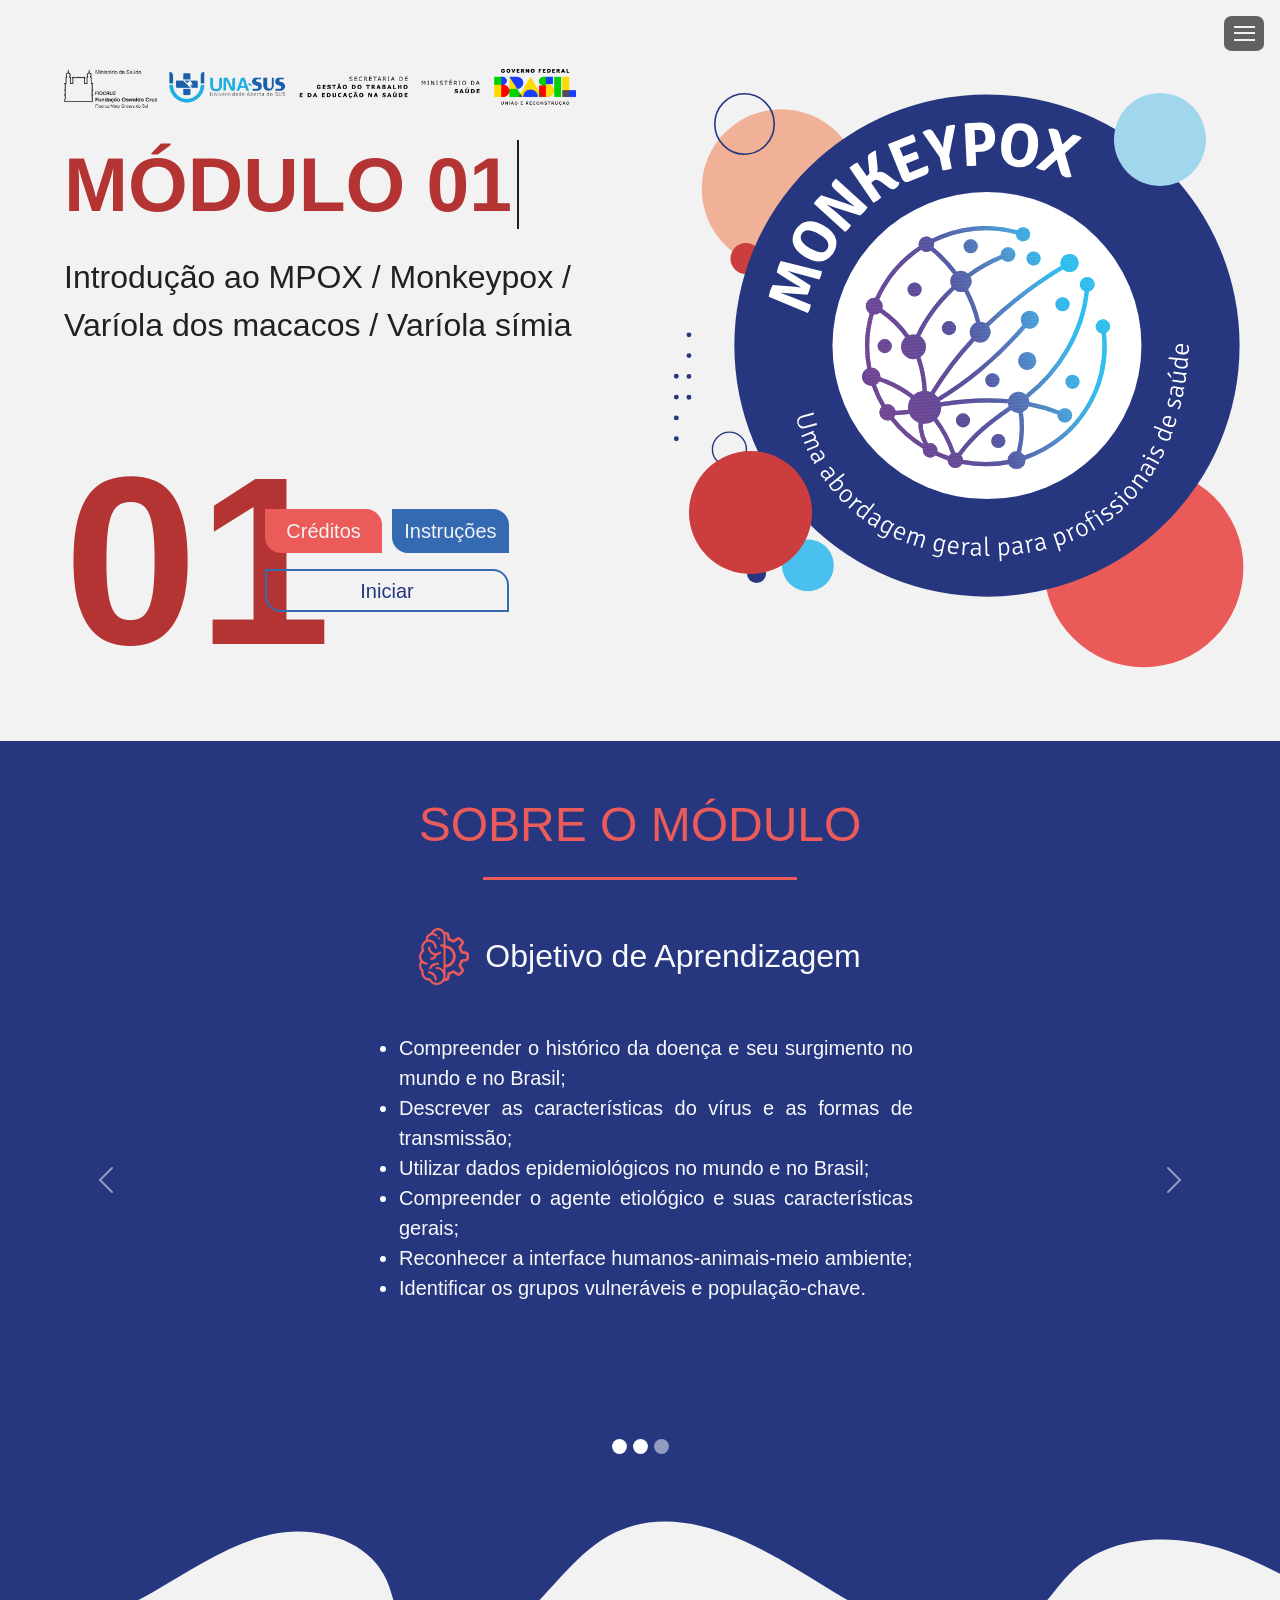
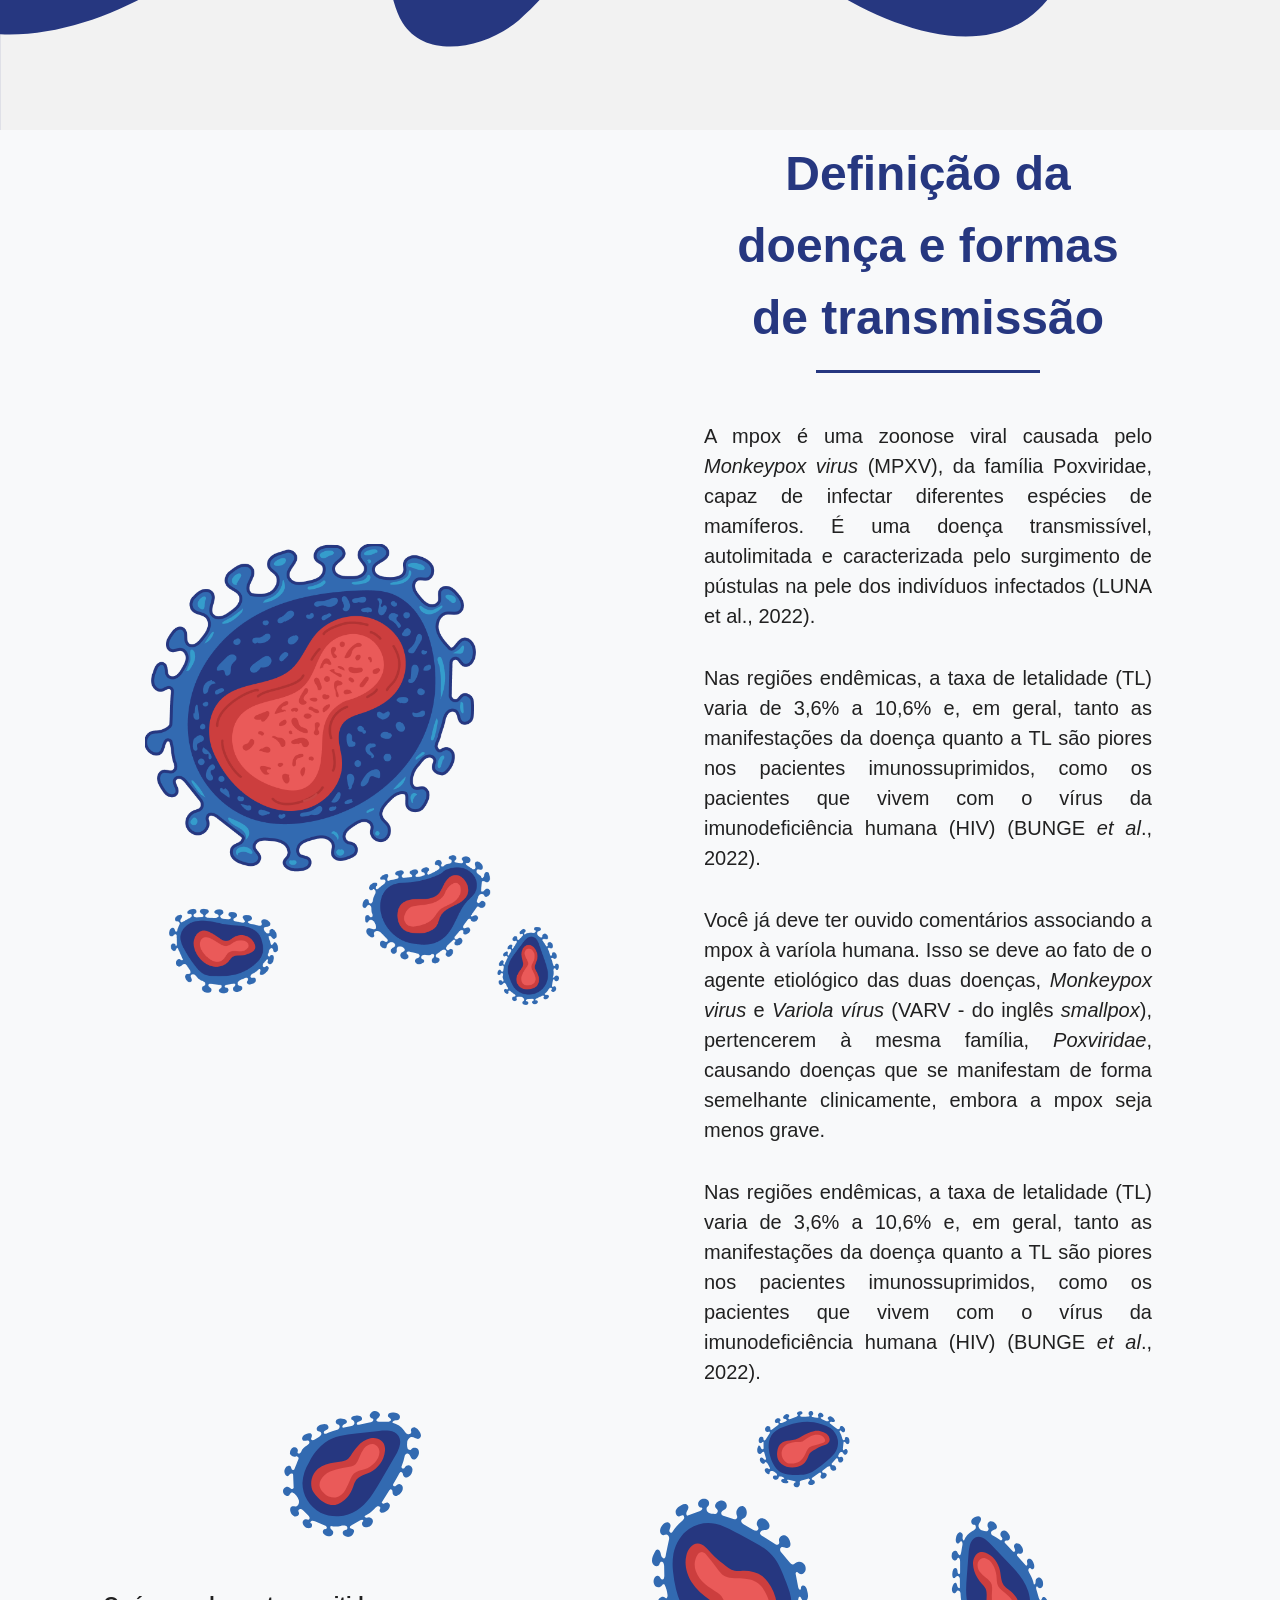
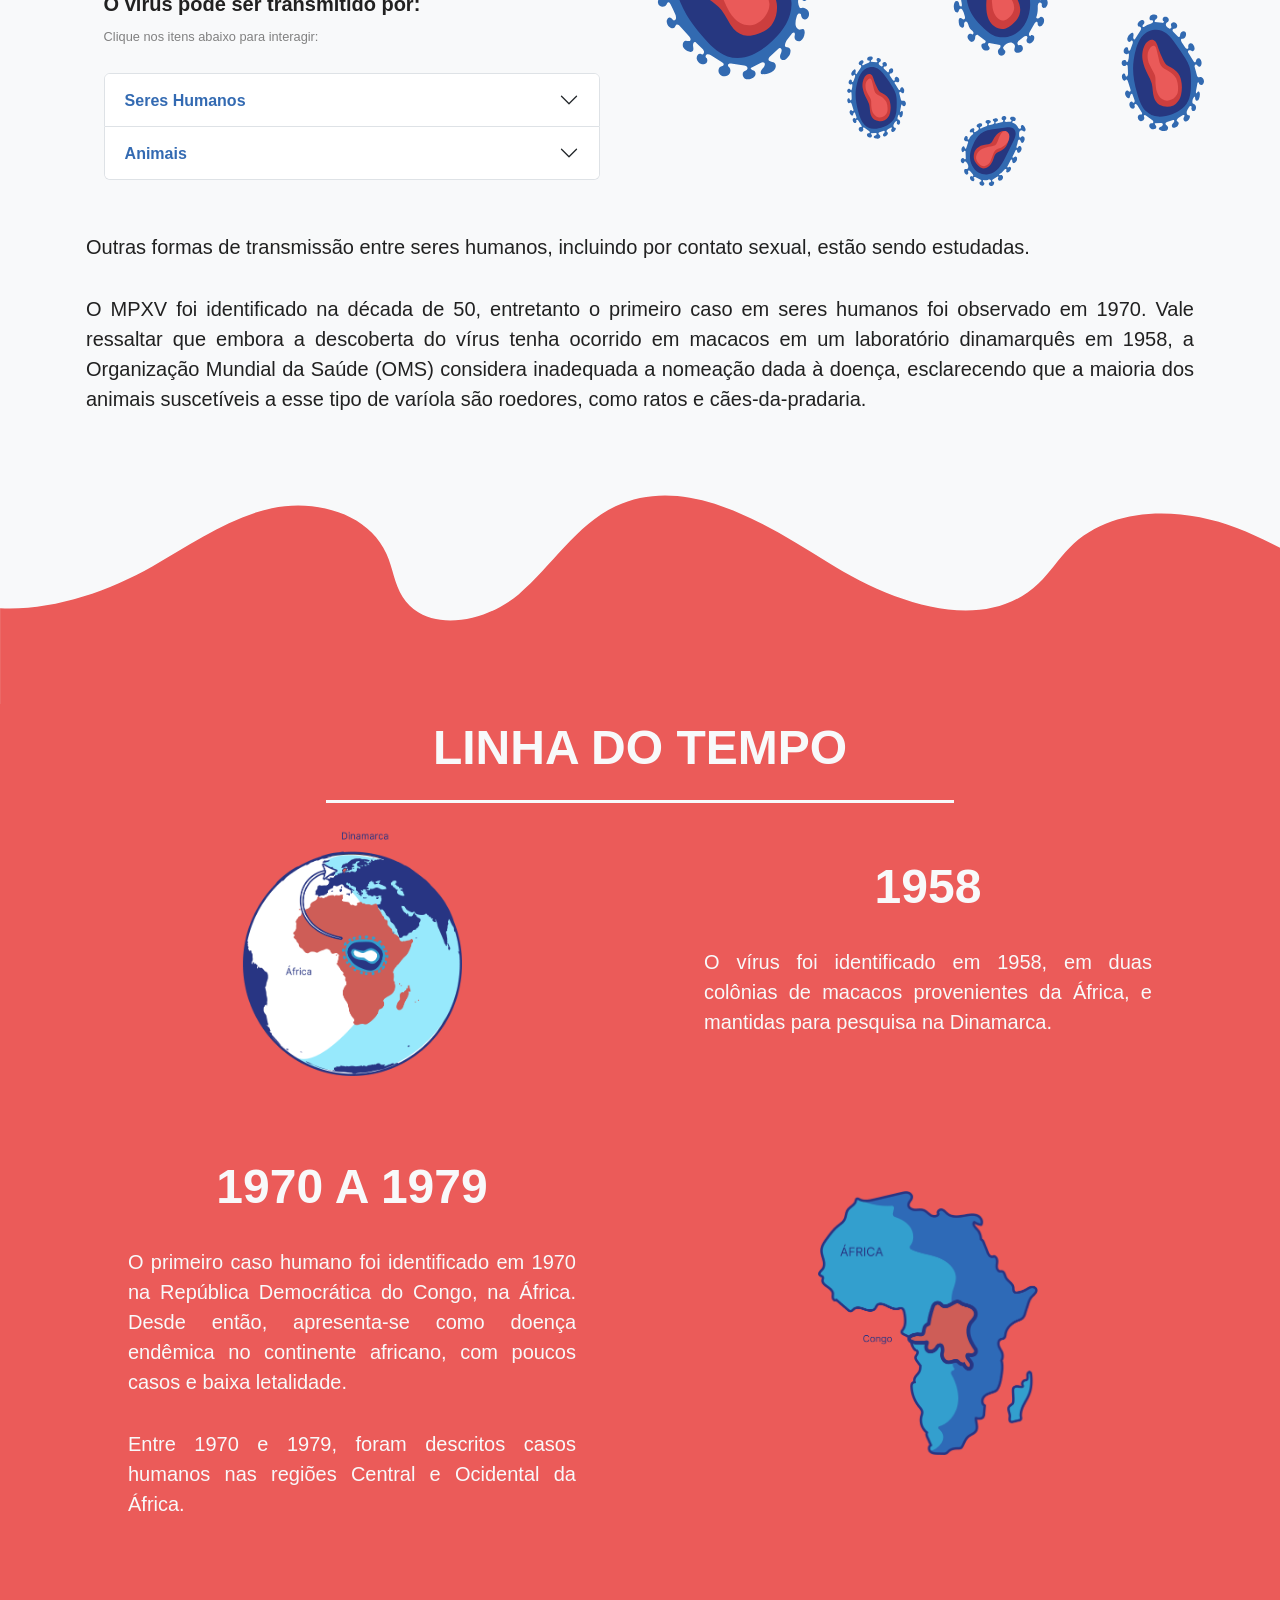
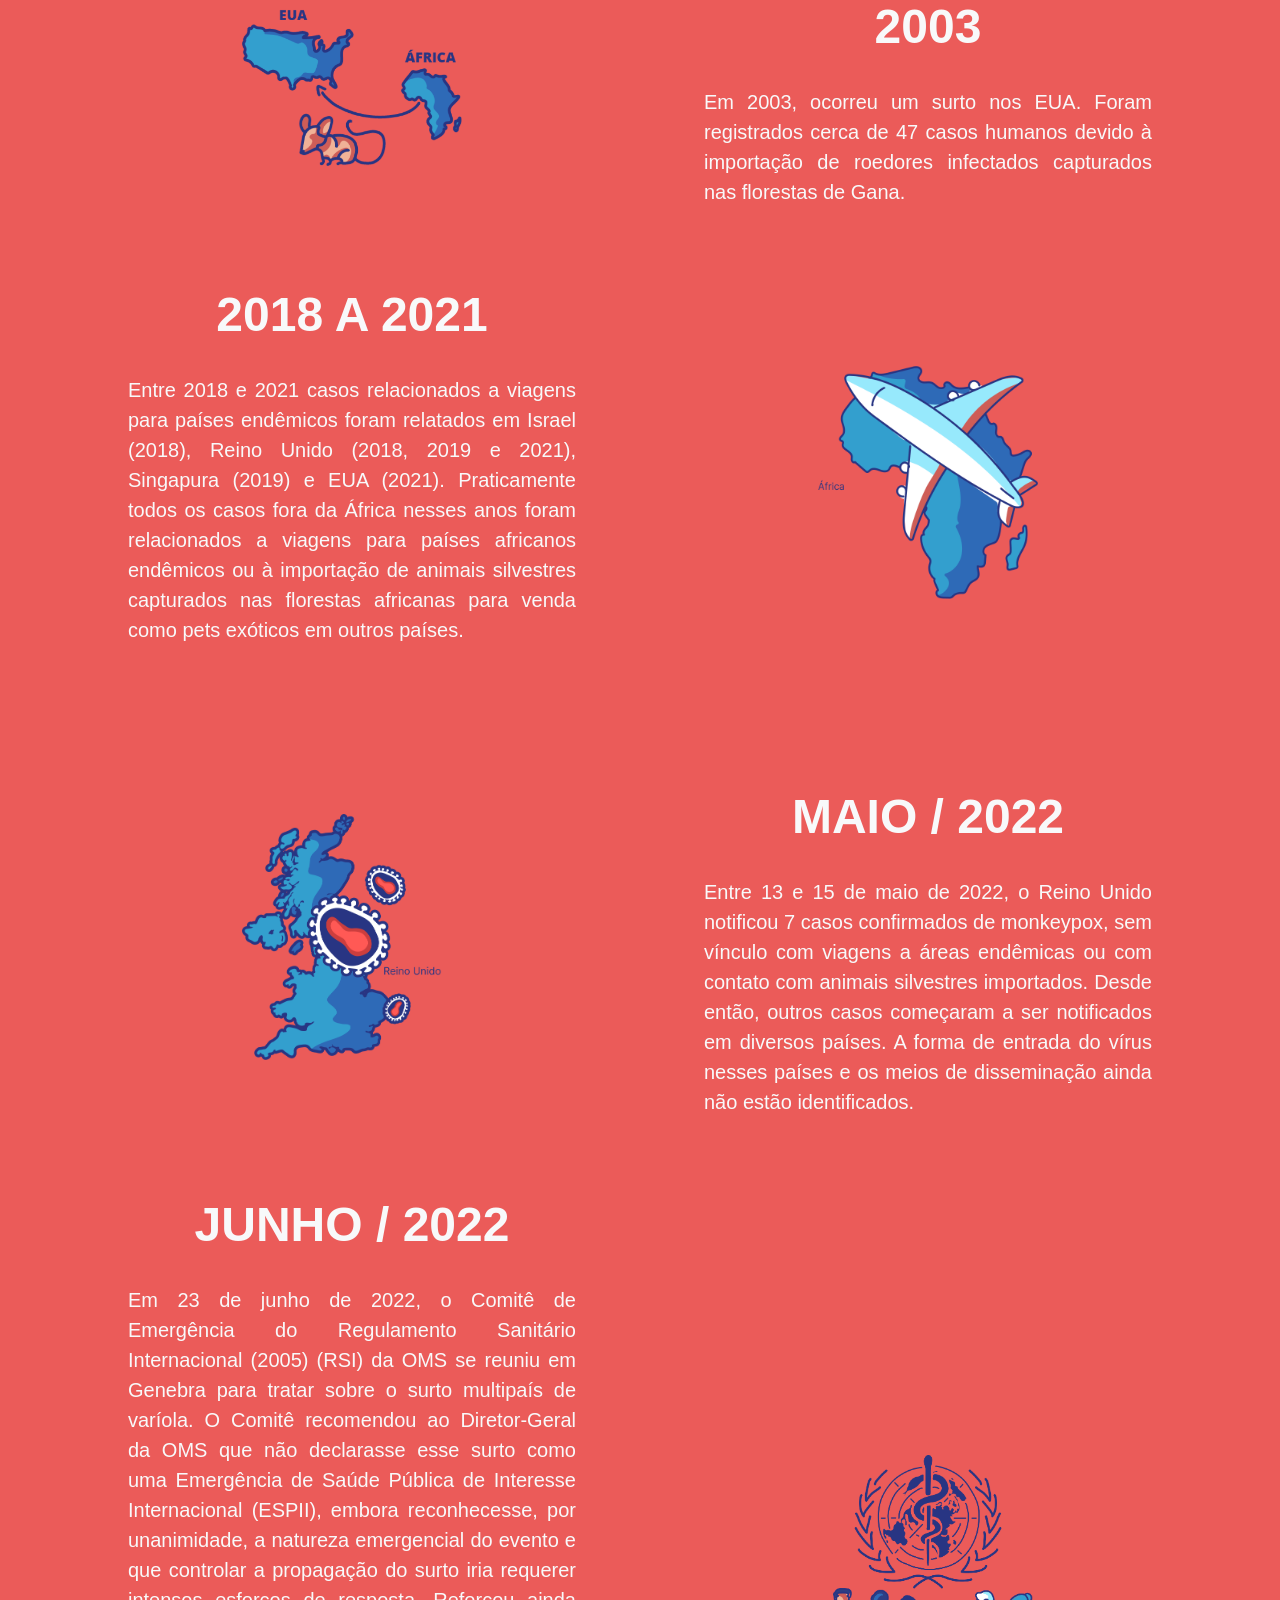
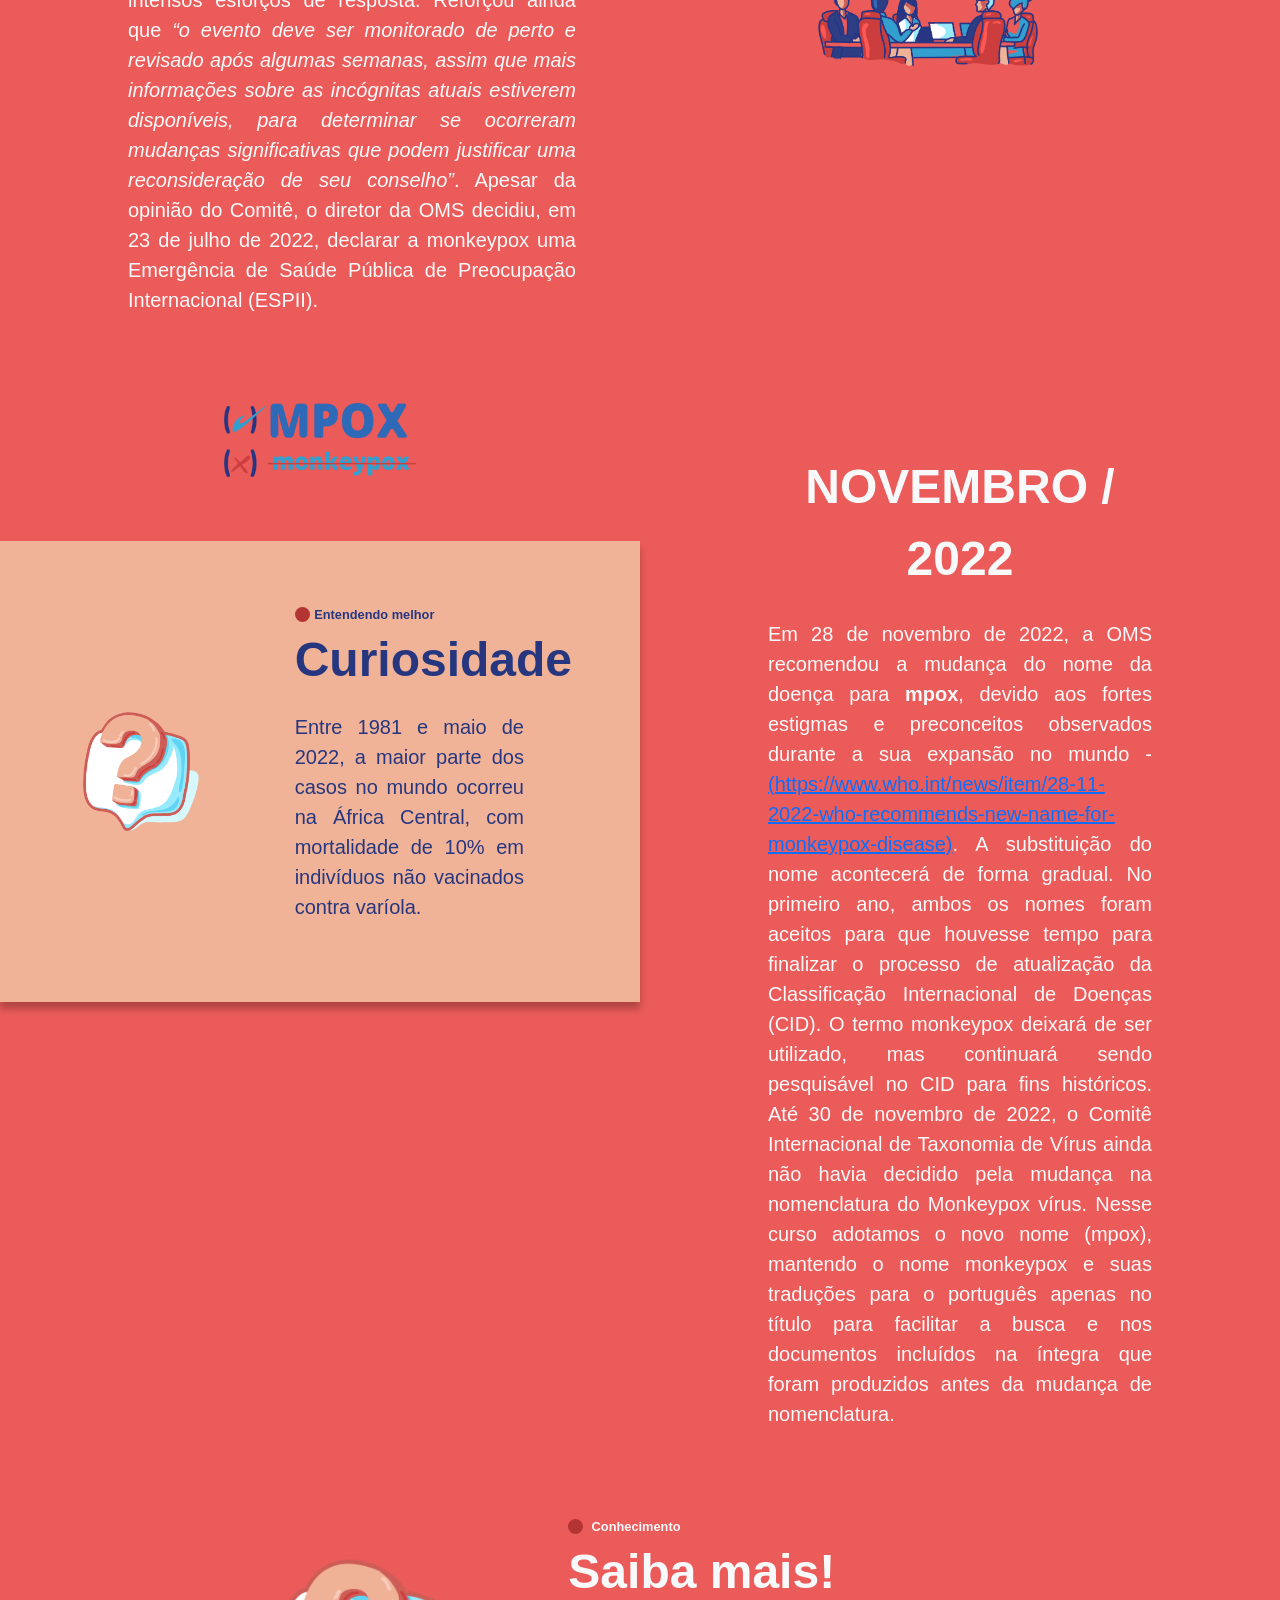
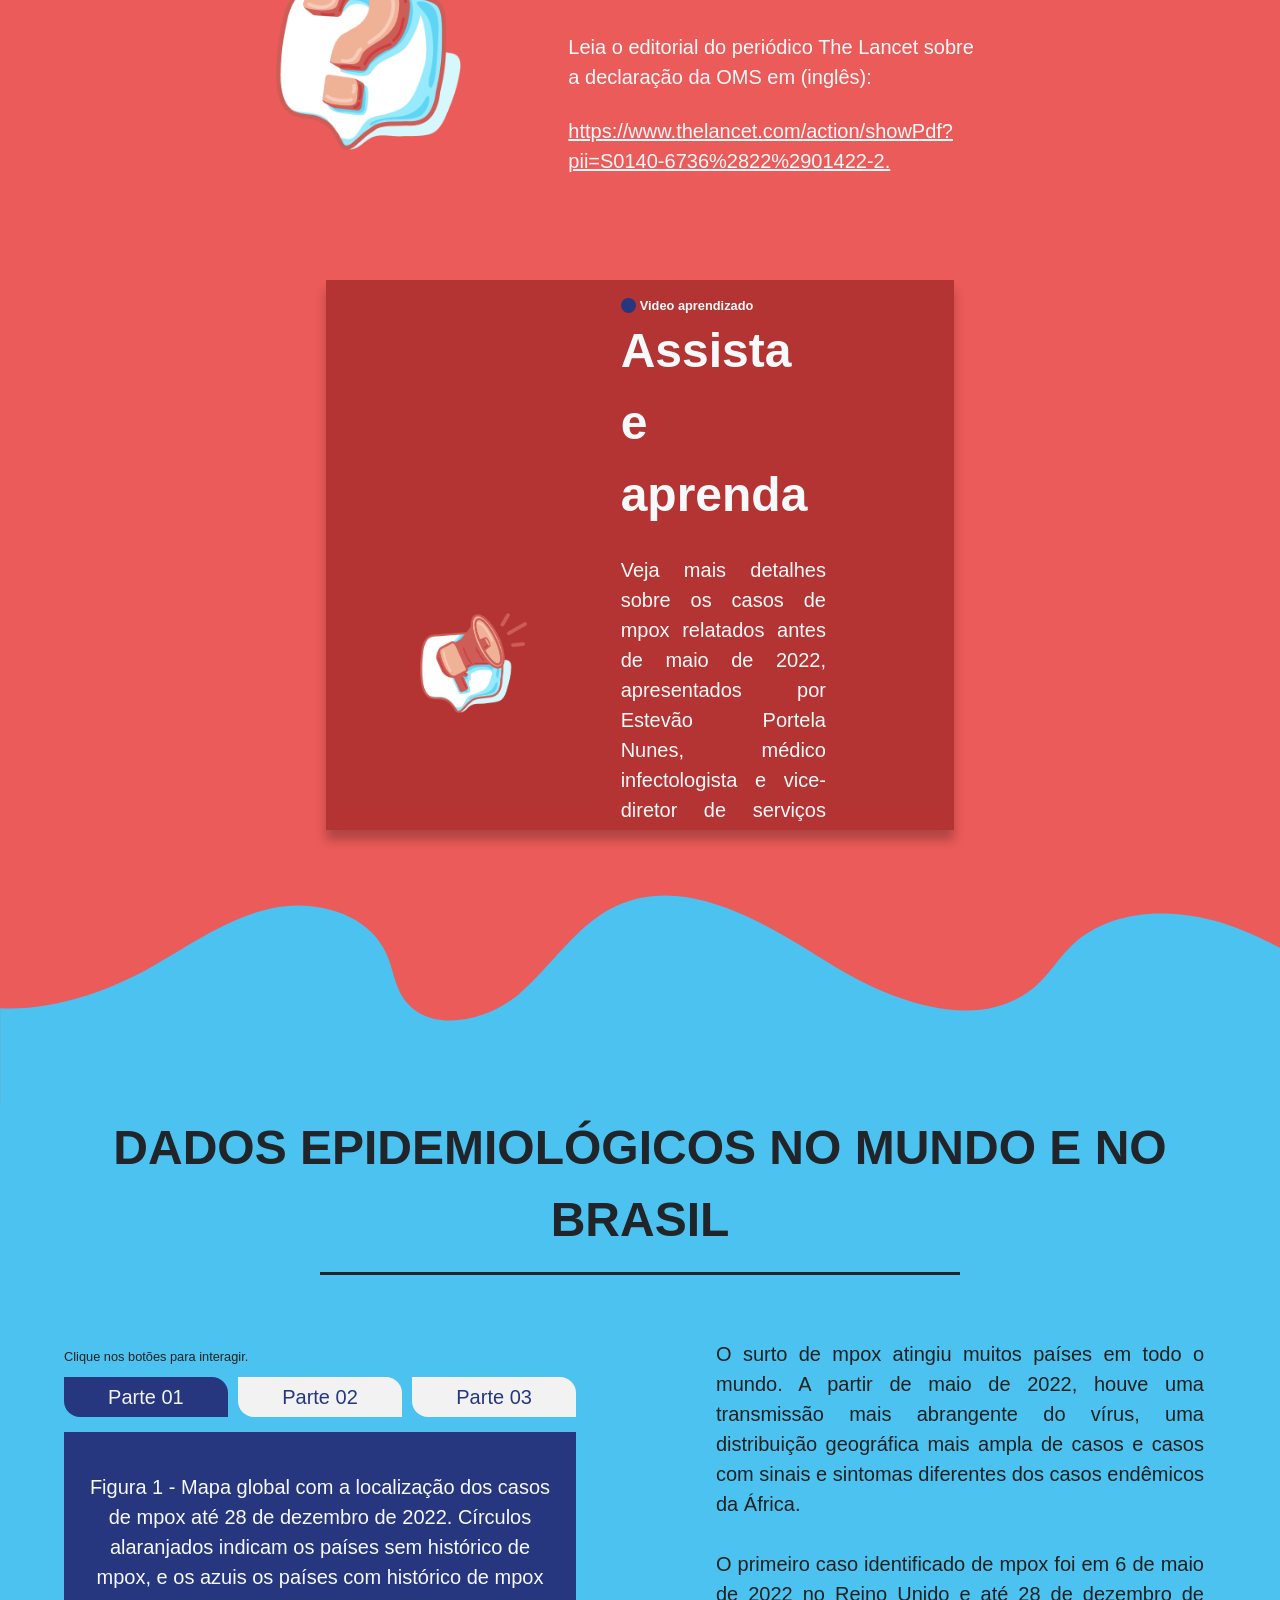
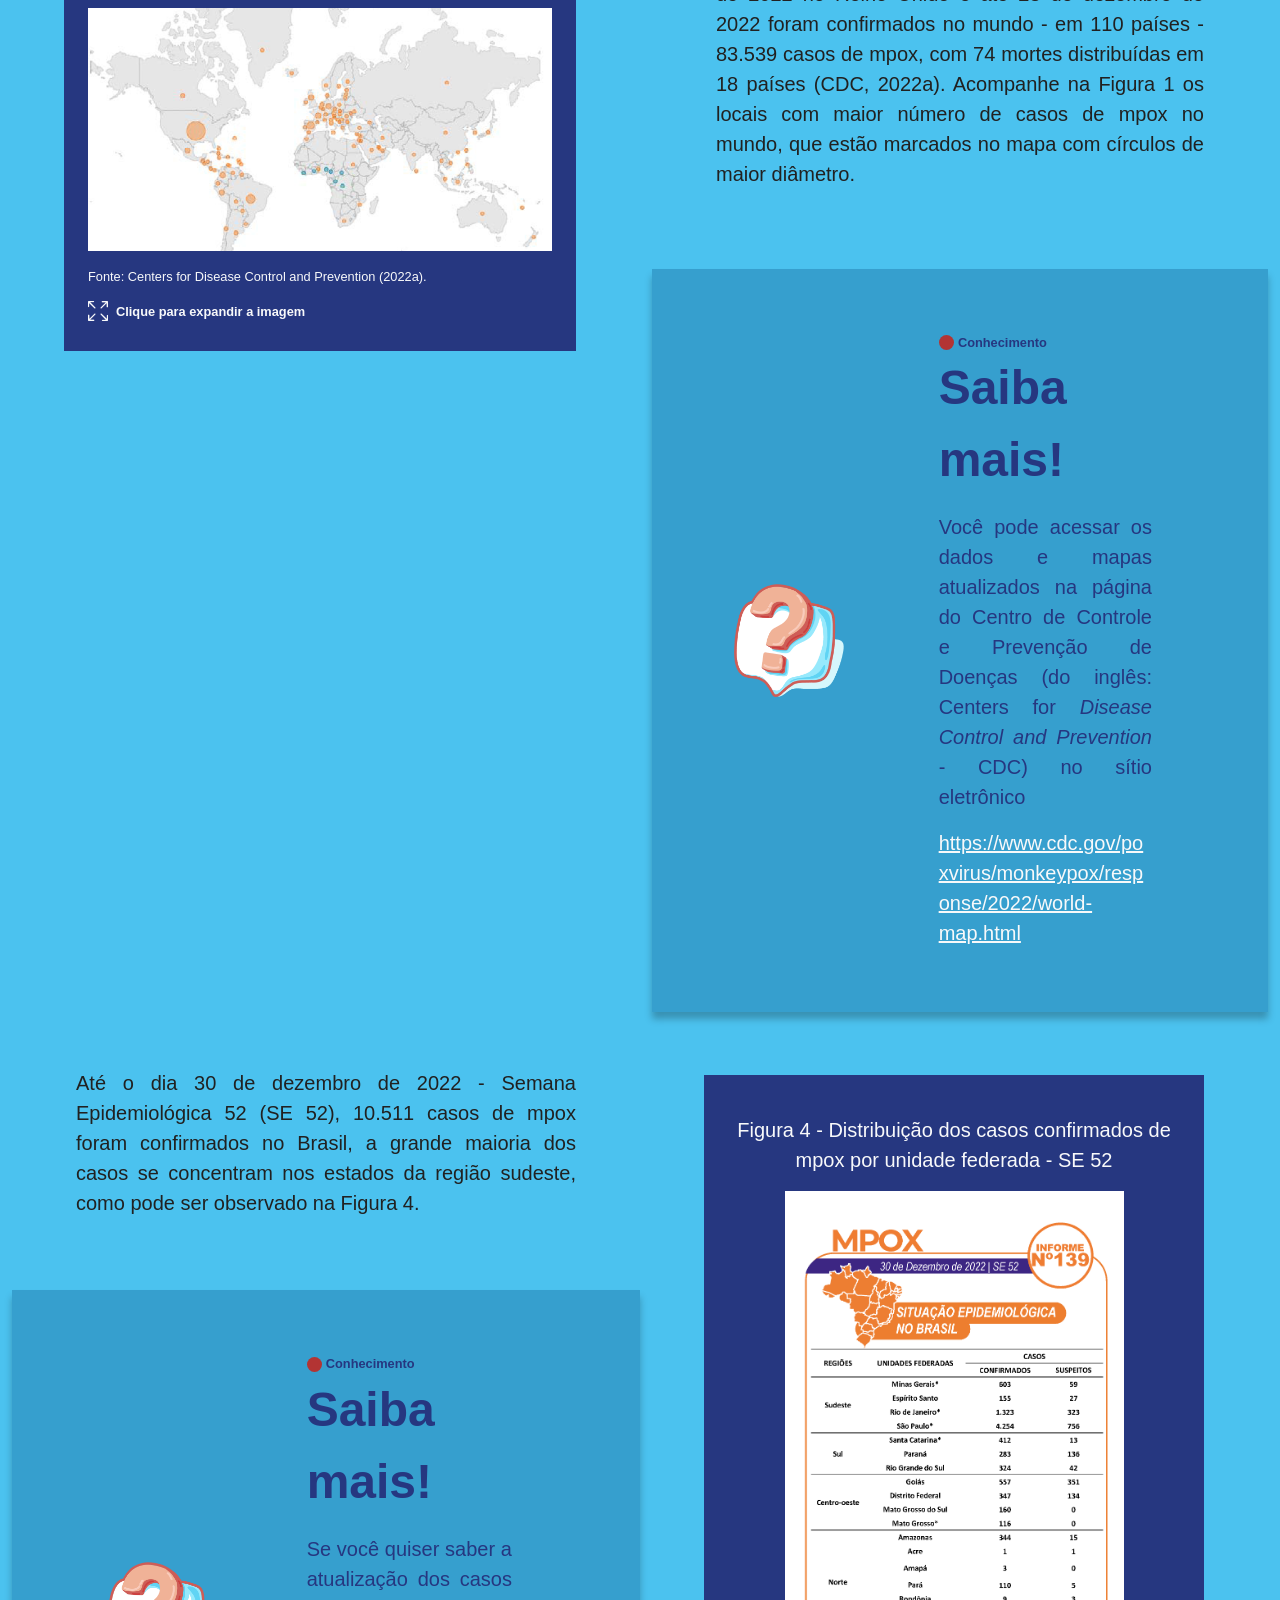
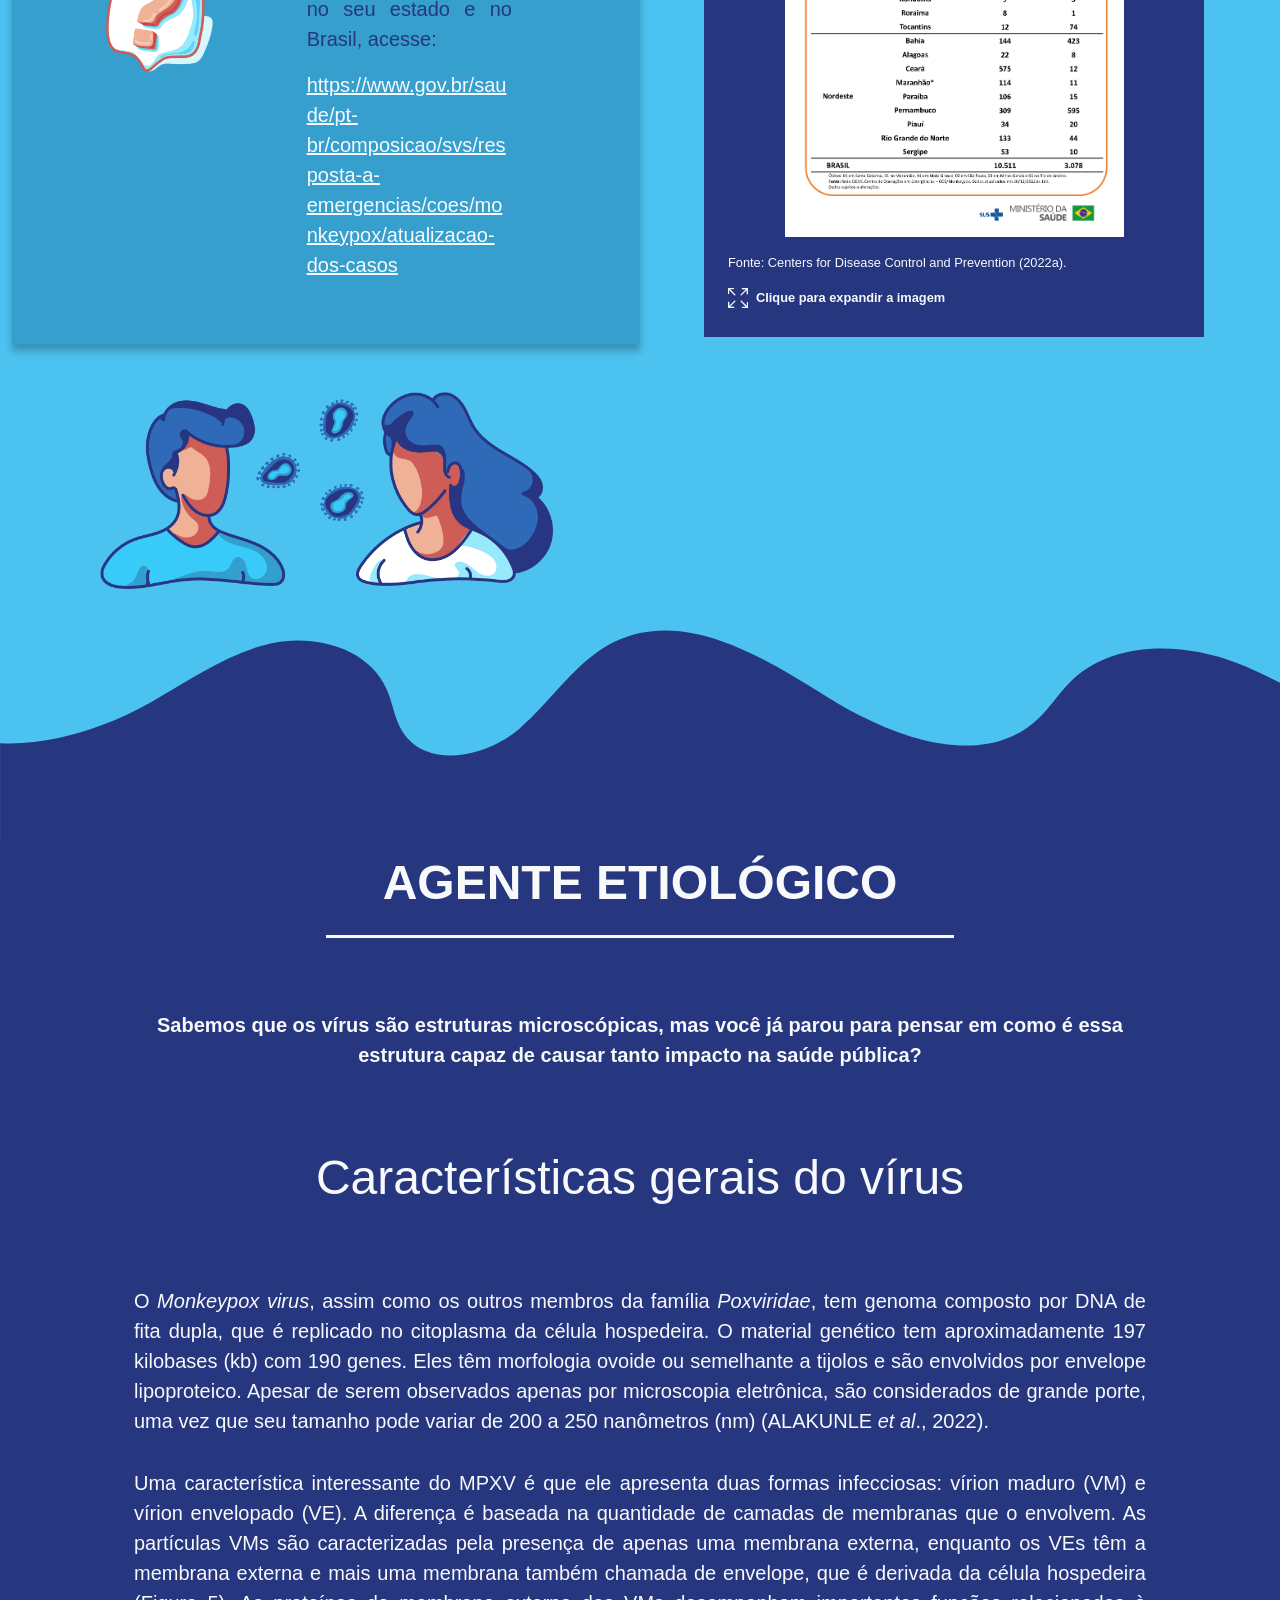
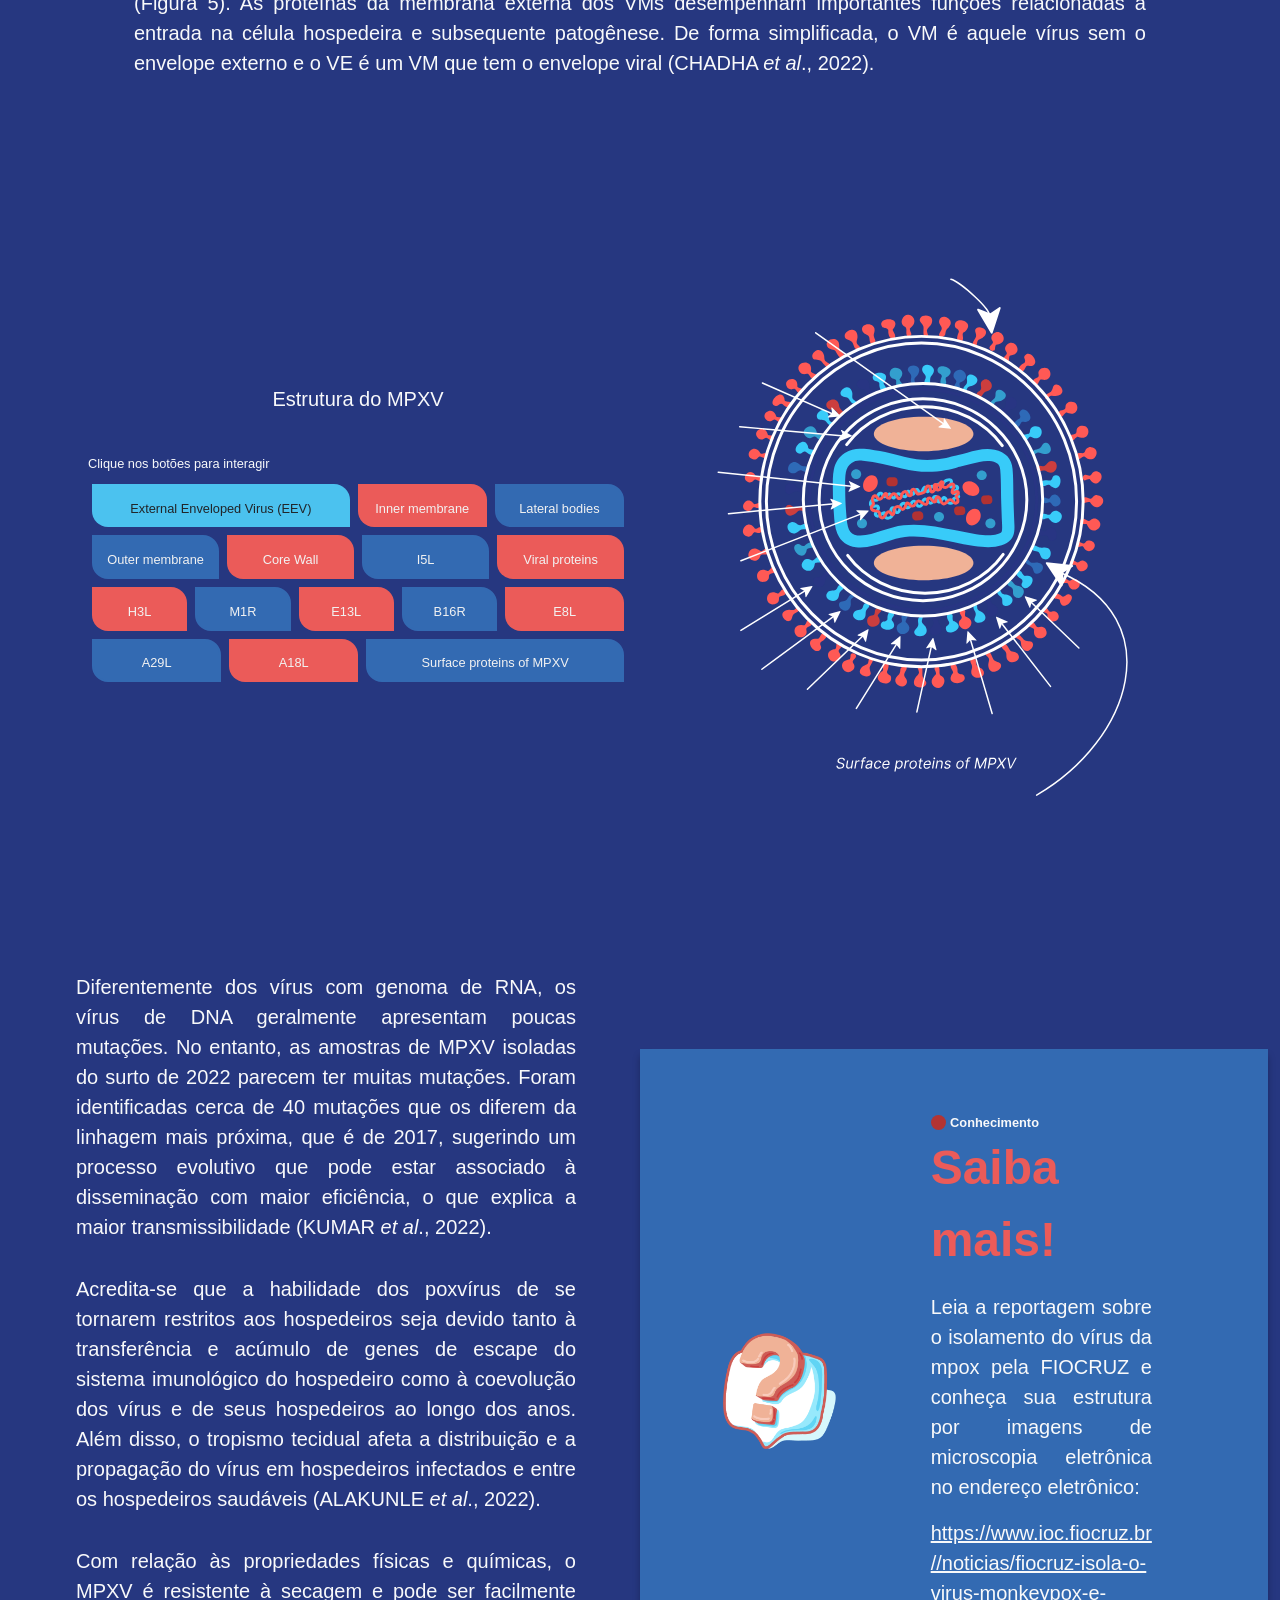
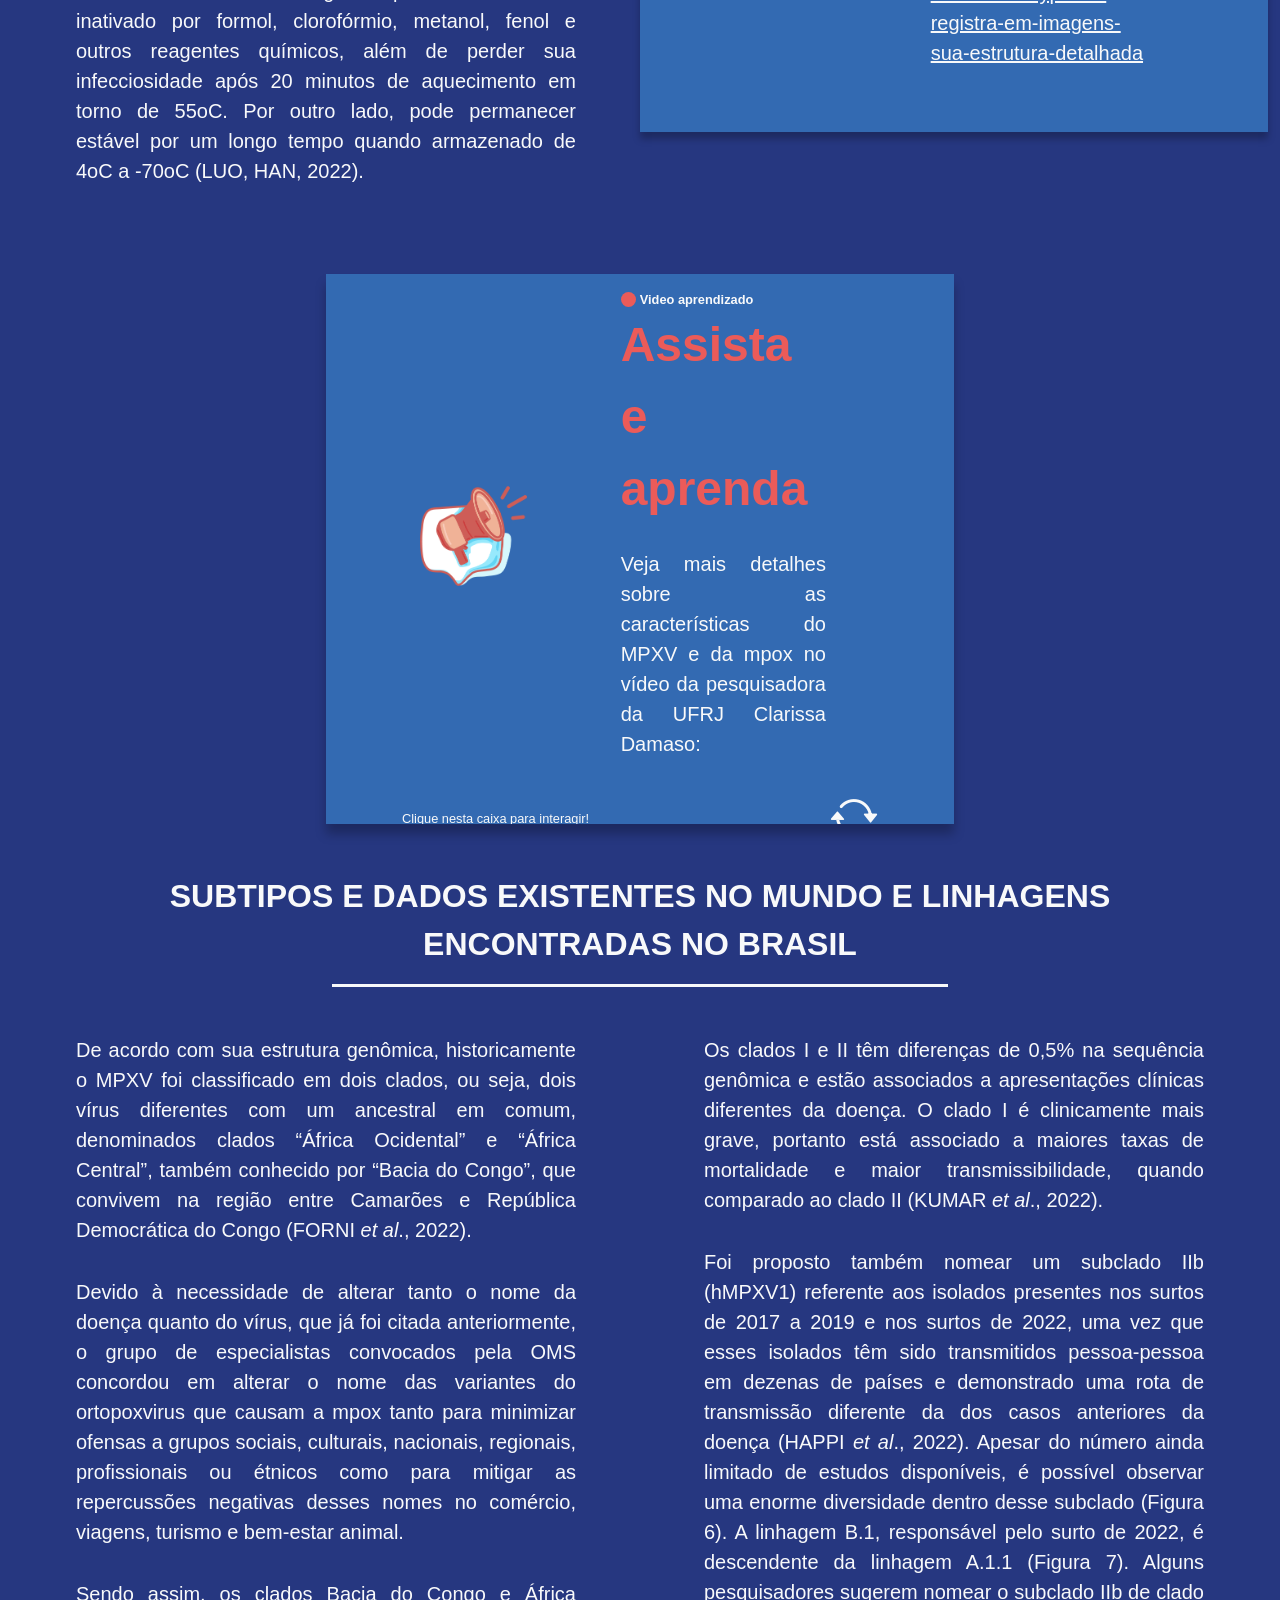
==== commit 88689226: "Modulo 01 pronto sem animações" ====
--- a/index.html
+++ b/index.html
@@ -5,7 +5,8 @@
     <meta charset="UTF-8">
     <meta name="author" content="Aparicio Fermiano dos Santos Junior">
     <meta name="viewport" content="width=device-width, initial-scale=1.0">
-    <link href="https://cdn.jsdelivr.net/npm/bootstrap@5.3.0-alpha1/dist/css/bootstrap.min.css" rel="stylesheet" integrity="sha384-GLhlTQ8iRABdZLl6O3oVMWSktQOp6b7In1Zl3/Jr59b6EGGoI1aFkw7cmDA6j6gD" crossorigin="anonymous">
+    <link href="https://cdn.jsdelivr.net/npm/bootstrap@5.3.0-alpha1/dist/css/bootstrap.min.css" rel="stylesheet"
+        integrity="sha384-GLhlTQ8iRABdZLl6O3oVMWSktQOp6b7In1Zl3/Jr59b6EGGoI1aFkw7cmDA6j6gD" crossorigin="anonymous">
     <link rel="stylesheet" href="https://cdn.jsdelivr.net/npm/bootstrap-icons@1.10.3/font/bootstrap-icons.css">
     <link rel="stylesheet" href="./css/animacao.min.css">
     <link rel="stylesheet" href="./css/style.min.css">
@@ -138,17 +139,18 @@
             <div class="col-12 col-lg-6 padding-x-container pt-5">
                 <img src="./image/logos.png" alt="Logos" class="img-fluid">
                 <div>
-                    <span class="modulo-capa digitando mt-3">MONKEYPOX</span><br>
-                    <span class="titulo-capa bold secondary-dark">MÓDULO 01</span>
-                    <p class="mt-5 mb-2 titulo-capa pb-4">Introdução ao MPOX / Monkeypox / Varíola dos macacos / Varíola
-                        símia</p>
+                    <span class="modulo-capa secondary-dark bold digitando mt-3">MÓDULO 01</span><br>
+                    <p class="mt-3 mb-2 titulo-capa pb-4">Introdução ao MPOX / Monkeypox / Varíola dos macacos / Varíola
+                        símia
+                    </p>
                 </div>
                 <div class="row">
                     <div class="col-12 col-md-3 col-lg-3 capitulo-capa secondary-dark">01</div>
                     <div class="col-12 col-md-9 col-lg-6 m-auto w-lg-50">
                         <div class="w-100 d-flex justify-content-between mb-3">
                             <button class="button btn-col-2 btn-secondary">Créditos</button>
-                            <button class="button btn-col-2" data-bs-toggle="modal" data-bs-target="#instrucao_navegacao">Instruções</button>
+                            <button class="button btn-col-2" data-bs-toggle="modal"
+                                data-bs-target="#instrucao_navegacao">Instruções</button>
                         </div>
                         <a class="button w-100 btn-outline" href="#sobre">Iniciar</a>
                     </div>
@@ -157,24 +159,25 @@
                         <div class="modal-dialog modal-dialog-centered">
                             <div class="modal-content modal-conteudo">
                                 <div class="mx-auto border-0">
-                                    <button type="button" class="btn-close bg-light border rounded-circle p-3" data-bs-dismiss="modal" aria-label="Close"></button>
+                                    <button type="button" class="btn-close bg-light border rounded-circle p-3"
+                                        data-bs-dismiss="modal" aria-label="Close"></button>
                                 </div>
                                 <div class="pt-3 text-justify">
-                                    <p class="py-2 bold text-center">Instruções para
-                                        navegação</p>
-                                    <p>Você pode ajustar a visualização do
-                                        material de acordo com o nível de zoom do seu navegador,
-                                        pressione:</p>
+                                    <p class="py-2 bold text-center">Instruções para navegação
+                                    </p>
+                                    <p>Você pode ajustar a visualização do material de acordo com o nível de zoom do seu
+                                        navegador, pressione:
+                                    </p>
                                     <div class="text-center">
                                         <p><kbd>CTRL</kbd> + <kbd>+</kbd> : Aumentar o zoom</p>
                                         <p><kbd>CTRL</kbd> + <kbd>-</kbd> : Diminuir o zoom</p>
                                     </div>
 
                                     <div class="py-2">
-                                        Quando uma palavra do texto estiver <u>destacada</u> com a cor
-                                        principal do módulo e sublinhada, isso indica que há conteúdo
-                                        adicional relacionado ao contexto. Clique na palavra para obter
-                                        mais informações e aprofundar seu estudo;
+                                        Quando uma palavra do texto estiver <u>destacada</u> com a cor principal do
+                                        módulo e sublinhada, isso indica que há conteúdo adicional relacionado ao
+                                        contexto. Clique na palavra para obter mais informações e aprofundar
+                                        seu estudo;
                                     </div>
                                 </div>
                             </div>
@@ -204,9 +207,12 @@
         <div class="line bg-secondary w-25"></div>
         <div id="carouselExampleIndicators" class="carousel slide carousel-person" data-bs-ride="carousel">
             <div class="carousel-indicators">
-                <button type="button" data-bs-target="#carouselExampleIndicators" data-bs-slide-to="0" class="active circle" aria-current="true" aria-label="Slide 1"></button>
-                <button type="button" data-bs-target="#carouselExampleIndicators" data-bs-slide-to="1" class="circle" aria-label="Slide 2"></button>
-                <button type="button" data-bs-target="#carouselExampleIndicators" data-bs-slide-to="2" class="circle" aria-label="Slide 3"></button>
+                <button type="button" data-bs-target="#carouselExampleIndicators" data-bs-slide-to="0"
+                    class="active circle" aria-current="true" aria-label="Slide 1"></button>
+                <button type="button" data-bs-target="#carouselExampleIndicators" data-bs-slide-to="1" class="circle"
+                    aria-label="Slide 2"></button>
+                <button type="button" data-bs-target="#carouselExampleIndicators" data-bs-slide-to="2" class="circle"
+                    aria-label="Slide 3"></button>
             </div>
             <div class="carousel-inner">
                 <div class="carousel-item active">
@@ -217,12 +223,12 @@
                                     <img src="./image/objetivo_geral.svg" alt="Objetivo Geral" class="mx-2" width="50">
                                     <span class="titulo-capa font-oswald my-auto mx-2">Objetivo Geral</span>
                                 </div>
-                                <p class="py-5">Esta Unidade tem como objetivo apresentar um breve histórico e panorama
-                                    da doença no mundo e no Brasil, descrevendo o agente etiológico, as características
-                                    do vírus e as formas de transmissão. Ressalta a importância da utilização de dados
-                                    epidemiológicos para as ações de assistência e vigilância em saúde, o reconhecimento
-                                    da interface humanos-animais-meio ambiente. Discute ainda os grupos vulneráveis e
-                                    população-chave. </p>
+                                <p class="py-5 d-flex align-items-center">Esta Unidade tem como objetivo apresentar um
+                                    breve histórico e panorama da doença no mundo e no Brasil, descrevendo o agente
+                                    etiológico, as características do vírus e as formas de transmissão. Ressalta a
+                                    importância da utilização de dados epidemiológicos para as ações de assistência e
+                                    vigilância em saúde, o reconhecimento da interface humanos-animais-meio ambiente.
+                                    Discute ainda os grupos vulneráveis e população-chave. </p>
                             </div>
                         </div>
                     </div>
@@ -232,7 +238,8 @@
                         <div class="row justify-content-center text-justify">
                             <div class="col-12 col-md-6 py-5 text-light">
                                 <div class="d-flex justify-content-center">
-                                    <img src="./image/objetivo_aprendizado.svg" alt="Objetivo de aprendizado" class="mx-2" width="50">
+                                    <img src="./image/objetivo_aprendizado.svg" alt="Objetivo de aprendizado"
+                                        class="mx-2" width="50">
                                     <span class="titulo-capa font-oswald my-auto mx-2">Objetivo de Aprendizagem</span>
                                 </div>
                                 <ul class="py-5">
@@ -261,11 +268,13 @@
                     </div>
                 </div>
             </div>
-            <button class="carousel-control-prev" type="button" data-bs-target="#carouselExampleIndicators" data-bs-slide="prev">
+            <button class="carousel-control-prev" type="button" data-bs-target="#carouselExampleIndicators"
+                data-bs-slide="prev">
                 <span class="carousel-control-prev-icon" aria-hidden="true"></span>
                 <span class="visually-hidden">Previous</span>
             </button>
-            <button class="carousel-control-next" type="button" data-bs-target="#carouselExampleIndicators" data-bs-slide="next">
+            <button class="carousel-control-next" type="button" data-bs-target="#carouselExampleIndicators"
+                data-bs-slide="next">
                 <span class="carousel-control-next-icon" aria-hidden="true"></span>
                 <span class="visually-hidden">Next</span>
             </button>
@@ -277,22 +286,31 @@
             <div class="col-12 col-lg-6 order-last order-lg-first d-flex align-items-center">
                 <img src="./image/modulo01/introducao_detalhes_1.png" alt="Virus" class="d-block mx-auto w-100 w-lg-75 mx-2">
             </div>
-            <div class="col-12 col-lg-6 px-5 order-first order-lg-last">
+            <div class="col-12 col-lg-6 padding-x-container order-first order-lg-last">
                 <p class="titulo font-oswald primary-dark-hover medium text-center">Definição da doença e formas de
-                    transmissão</p>
+                    transmissão
+                </p>
                 <div class="line bg-primary-dark-hover"></div>
                 <div class="text-justify">
-                    <p class="pt-5 py-2">A mpox é uma zoonose viral causada pelo Monkeypox virus (MPXV), da família
-                        Poxviridae, capaz de infectar diferentes espécies de mamíferos. É uma doença transmissível,
-                        autolimitada e caracterizada pelo surgimento de pústulas na pele dos indivíduos infectados (LUNA
-                        et al., 2022).</p>
+                    <p class="pt-5 py-2">A mpox é uma zoonose viral causada pelo <i>Monkeypox virus</i> (MPXV), da
+                        família Poxviridae, capaz de infectar diferentes espécies de mamíferos. É uma doença
+                        transmissível, autolimitada e caracterizada pelo surgimento de pústulas na pele dos indivíduos
+                        infectados (LUNA et al., 2022). </p>
                     <p class="py-2">Nas regiões endêmicas, a taxa de letalidade (TL) varia de 3,6% a 10,6% e, em geral,
                         tanto as manifestações da doença quanto a TL são piores nos pacientes imunossuprimidos, como os
-                        pacientes que vivem com o vírus da imunodeficiência humana (HIV) (BUNGE et al., 2022).</p>
+                        pacientes que vivem com o vírus da imunodeficiência
+                        humana (HIV) (BUNGE <i>et al</i>., 2022).</p>
                     <p class="py-2">Você já deve ter ouvido comentários associando a mpox à varíola humana. Isso se deve
-                        ao fato de o agente etiológico das duas doenças, Monkeypox virus e Variola vírus (VARV – do
-                        inglês smallpox), pertencerem à mesma família, Poxviridae, causando doenças que se manifestam de
-                        forma semelhante clinicamente, embora a mpox seja menos grave.</p>
+                        ao fato de o agente etiológico das duas doenças, <i>Monkeypox virus</i> e <i>Variola vírus</i>
+                        (VARV - do
+                        inglês <i>smallpox</i>), pertencerem à mesma família, <i>Poxviridae</i>,
+                        causando doenças que se manifestam de forma semelhante clinicamente, embora a mpox seja menos
+                        grave.</p>
+                    <p class="py-2">
+                        Nas regiões endêmicas, a taxa de letalidade (TL) varia de 3,6% a 10,6% e, em geral, tanto as
+                        manifestações da doença quanto a TL são piores nos pacientes imunossuprimidos, como os pacientes
+                        que vivem com o vírus da imunodeficiência humana (HIV) (BUNGE <i>et al</i>., 2022).
+                    </p>
                 </div>
             </div>
         </div>
@@ -307,33 +325,41 @@
                     <div class="accordion" id="accordion_transmissao">
                         <div class="accordion-item">
                             <h2 class="accordion-header">
-                                <button class="accordion-button collapsed" type="button" data-bs-toggle="collapse" data-bs-target="#accordion_transmissao_1" aria-expanded="false" aria-controls="accordion_transmissao">
+                                <button class="accordion-button collapsed" type="button" data-bs-toggle="collapse"
+                                    data-bs-target="#accordion_transmissao_1" aria-expanded="false"
+                                    aria-controls="accordion_transmissao">
                                     Seres Humanos
                                 </button>
                             </h2>
-                            <div id="accordion_transmissao_1" class="accordion-collapse collapse" data-bs-parent="#accordion_transmissao">
+                            <div id="accordion_transmissao_1" class="accordion-collapse collapse"
+                                data-bs-parent="#accordion_transmissao">
                                 <div class="accordion-body">
                                     <ul class="p-4 small">
-                                        <li class="py-1">Contato próximo com lesões cutâneas, secreções respiratórias ou objetos recentemente contaminados;</li>
+                                        <li class="py-1">Contato próximo com lesões cutâneas, secreções respiratórias ou
+                                            objetos recentemente contaminados;</li>
                                         <li class="py-1">Contato prolongado, face a face, com secreções respiratórias;
                                         </li>
-                                        <li class="py-1">Via vertical (transplacentária ou contato próximo entre a mãe e o bebê durante e após o parto);</li>
+                                        <li class="py-1">Via vertical (transplacentária ou contato próximo entre a mãe e
+                                            o bebê durante e após o parto);</li>
                                     </ul>
                                 </div>
                             </div>
                         </div>
                         <div class="accordion-item">
                             <h2 class="accordion-header">
-                                <button class="accordion-button collapsed" type="button" data-bs-toggle="collapse" data-bs-target="#accordion_transmissao_2" aria-expanded="false" aria-controls="accordion_transmissao">
+                                <button class="accordion-button collapsed" type="button" data-bs-toggle="collapse"
+                                    data-bs-target="#accordion_transmissao_2" aria-expanded="false"
+                                    aria-controls="accordion_transmissao">
                                     Animais
                                 </button>
                             </h2>
-                            <div id="accordion_transmissao_2" class="accordion-collapse collapse" data-bs-parent="#accordion_transmissao">
+                            <div id="accordion_transmissao_2" class="accordion-collapse collapse"
+                                data-bs-parent="#accordion_transmissao">
                                 <div class="accordion-body">
                                     <ul class="p-4 small">
                                         <li class="py-1">De animais infectados para outras espécies, incluindo humanos
                                             (contato direto com sangue, outros fluidos corporais e/ou lesões do animal
-                                            infectado), e de humanos para animais. </li>
+                                            infectado), e de humanos para animais.</li>
                                     </ul>
                                 </div>
                             </div>
@@ -347,12 +373,13 @@
         </div>
         <div class="container text-justify p-3">
             <p class="py-2">Outras formas de transmissão entre seres humanos, incluindo por contato sexual, estão sendo
-                estudadas.</p>
+                estudadas.
+            </p>
             <p class="py-2">O MPXV foi identificado na década de 50, entretanto o primeiro caso em seres humanos foi
                 observado em 1970. Vale ressaltar que embora a descoberta do vírus tenha ocorrido em macacos em um
-                laboratório dinamarquês em 1958, a Organização Mundial da Saúde (OMS) considera inadequada a nomeação
-                dada à doença, esclarecendo que a maioria dos animais suscetíveis a esse tipo de varíola são roedores,
-                como ratos e cães-da-pradaria.</p>
+                laboratório dinamarquês em 1958, a Organização Mundial
+                da Saúde (OMS) considera inadequada a nomeação dada à doença, esclarecendo que a maioria dos animais
+                suscetíveis a esse tipo de varíola são roedores, como ratos e cães-da-pradaria.</p>
         </div>
     </div>
     <div class="onda onda-secondary bg-light"></div>
@@ -366,8 +393,8 @@
             </div>
             <div class="col-12 col-lg-6 padding-x-container text-light order-first order-lg-last pt-md-5">
                 <p class="titulo font-oswald medium text-center">1958</p>
-                <p class="py-2 text-justify">O vírus foi identificado em 1958 em duas colônias de macacos provenientes
-                    da África e mantidas para pesquisa na Dinamarca.</p>
+                <p class="py-2 text-justify">O vírus foi identificado em 1958, em duas colônias de macacos provenientes
+                    da África, e mantidas para pesquisa na Dinamarca.</p>
             </div>
         </div>
         <div class="row justify-content-center padding-x-container">
@@ -375,12 +402,13 @@
                 <p class="titulo font-oswald medium text-center">1970 A 1979</p>
                 <p class="py-2 text-justify">O primeiro caso humano foi identificado em 1970 na República Democrática do
                     Congo, na África. Desde então, apresenta-se como doença endêmica no continente africano, com poucos
-                    casos e baixa letalidade.
-                    - Entre 1970 e 1979, foram descritos casos humanos nas regiões Central e Ocidental da África.</p>
+                    casos e baixa letalidade.</p>
+                <p class="py-2 text-justify">Entre 1970 e 1979, foram descritos casos humanos nas regiões Central e
+                    Ocidental da África.</p>
             </div>
             <div class="col-12 col-lg-6 d-flex align-items-center">
-                <img src="./image/tempo_1970.png" alt="1970 A 1979"
-                    class="d-block mx-auto w-50 w-md-75 mx-2 padding-desk-5 pt-md-0">
+                <img src="./image/modulo01/tempo_1970.png" alt="1970 A 1979"
+                    class="d-block mx-auto w-50 w-sm-75 mx-2 padding-desk-5 pt-md-0">
             </div>
         </div>
 
@@ -391,7 +419,7 @@
             </div>
             <div class="col-12 col-lg-6 padding-x-container text-light order-first order-lg-last pt-md-5">
                 <p class="titulo font-oswald medium text-center">2003</p>
-                <p class="py-2 text-justify"> Em 2003, ocorreu um surto nos EUA. Foram registrados cerca de 47 casos
+                <p class="py-2 text-justify">Em 2003, ocorreu um surto nos EUA. Foram registrados cerca de 47 casos
                     humanos devido à importação de roedores infectados capturados nas florestas de Gana.</p>
             </div>
         </div>
@@ -399,58 +427,65 @@
         <div class="row justify-content-center padding-x-container">
             <div class="col-12 col-lg-6 padding-container text-light pt-md-5">
                 <p class="titulo font-oswald medium text-center">2018 A 2021</p>
-                <p class="py-2 text-justify"> Entre 2018 a 2021 casos relacionados a viagens para países endêmicos foram
+                <p class="py-2 text-justify">Entre 2018 e 2021 casos relacionados a viagens para países endêmicos foram
                     relatados em Israel (2018), Reino Unido (2018, 2019 e 2021), Singapura (2019) e EUA (2021).
                     Praticamente todos os casos fora da África nesses anos foram relacionados a viagens para países
                     africanos endêmicos ou à importação de animais silvestres capturados nas florestas africanas para
                     venda como pets exóticos em outros países.</p>
             </div>
             <div class="col-12 col-lg-6 d-flex align-items-center">
-                <img src="./image/tempo_2018.png" alt="2018 A 2021"
-                    class="d-block mx-auto w-50 w-md-75 mx-2 padding-desk-5 pt-md-0">
+                <img src="./image/modulo01/tempo_2018.png" alt="2018 A 2021"
+                    class="d-block mx-auto w-50 w-sm-75 mx-2 padding-desk-5 pt-md-0">
             </div>
         </div>
 
         <div class="row justify-content-center padding-x-container">
             <div class="col-12 col-lg-6 order-last order-lg-first d-flex align-items-center">
-                <img src="./image/tempo_maio_2022.png" alt="MAIO / 2022"
-                    class="d-block mx-auto w-50 w-md-75 w-md-75 mx-2 padding-desk-5 pt-md-0">
+                <img src="./image/modulo01/tempo_maio_2022.png" alt="MAIO / 2022"
+                    class="d-block mx-auto w-50 w-sm-75 mx-2 padding-desk-5 pt-md-0">
             </div>
             <div class="col-12 col-lg-6 padding-x-container text-light order-first order-lg-last pt-md-5">
                 <p class="titulo font-oswald medium text-center">MAIO / 2022</p>
-                <p class="py-2 text-justify">Entre 13 e 15 de maio de 2022, o Reino Unido notificou 7 casos confirmados de monkeypox, sem vínculo com viagens a áreas endêmicas ou com contato com animais silvestres importados. Desde então, outros casos começaram a ser notificados
-                    em diversos países. A forma de entrada do vírus nesses países e os meios de disseminação ainda não estão identificados.</p>
+                <p class="py-2 text-justify">Entre 13 e 15 de maio de 2022, o Reino Unido notificou 7 casos confirmados
+                    de monkeypox, sem vínculo com viagens a áreas endêmicas ou com contato com animais silvestres
+                    importados. Desde então, outros casos começaram a ser notificados em diversos países. A forma de
+                    entrada do vírus nesses países e os meios de disseminação ainda não estão identificados.</p>
             </div>
         </div>
 
         <div class="row justify-content-center padding-x-container">
             <div class="col-12 col-lg-6 padding-container text-light pt-md-5">
                 <p class="titulo font-oswald medium text-center">JUNHO / 2022</p>
-                <p class="py-2 text-justify"> Em 23 de junho de 2022, o Comitê de Emergência do Regulamento Sanitário
+                <p class="py-2 text-justify">Em 23 de junho de 2022, o Comitê de Emergência do Regulamento Sanitário
                     Internacional (2005) (RSI) da OMS se reuniu em Genebra para tratar sobre o surto multipaís de
                     varíola. O Comitê recomendou ao Diretor-Geral da OMS que não declarasse esse surto como uma
                     Emergência de Saúde Pública de Interesse Internacional (ESPII), embora reconhecesse, por
-                    unanimidade, a natureza emergencial do evento e que controlar a propagação do surto requer intensos
-                    esforços de resposta. Reforçou ainda que “o evento deve ser monitorado de perto e revisado após
-                    algumas semanas, assim que mais informações sobre as incógnitas atuais estiverem disponíveis, para
-                    determinar se ocorreram mudanças significativas que podem justificar uma reconsideração de seu
-                    conselho”. Apesar da opinião do Comitê, o diretor da OMS decidiu, em 23 de julho de 2022, declarar a
+                    unanimidade, a natureza emergencial do evento e que controlar a propagação do surto iria requerer
+                    intensos esforços de resposta. Reforçou ainda que <i>“o evento deve ser monitorado de perto e
+                        revisado
+                        após algumas semanas, assim que mais informações sobre as incógnitas atuais estiverem
+                        disponíveis,
+                        para determinar se ocorreram mudanças significativas que podem justificar uma reconsideração de
+                        seu
+                        conselho”</i>. Apesar da opinião do Comitê, o diretor da OMS decidiu, em 23 de julho de 2022,
+                    declarar a
                     monkeypox uma Emergência de Saúde Pública de Preocupação Internacional (ESPII).</p>
             </div>
             <div class="col-12 col-lg-6 d-flex align-items-center">
-                <img src="./image/tempo_junho_2022.png" alt="JUNHO / 2022"
-                    class="d-block w-50 w-md-75 padding-desk-5 pt-md-0 animated-img-right">
+                <img src="./image/modulo01/tempo_junho_2022.png" alt="JUNHO / 2022"
+                    class="d-block w-50 w-sm-75 mx-auto padding-desk-5 pt-md-0">
             </div>
         </div>
 
         <div class="row justify-content-center">
-            <div class="col-12 col-lg-6 order-last order-lg-first px-0">
-                <img src="./image/tempo_novembro_2022.png" alt="NOVEMBRO / 2022"
-                    class="d-block w-50 w-md-75 padding-desk-5 padding-x-container pt-md-0 animated-img-left">
-                <div class="box-saiba-mais p-5">
-                    <div class="d-flex">
-                        <div class="d-flex align-items-center">
-                            <img src="./image/interrogacao.png" alt="Saiba mais" data-animation="saiba-mais-animation" class="d-block mx-auto">
+            <div class="col-12 col-md-10 col-lg-6 order-last order-lg-first px-0 padding-x-mobile-3">
+                <img src="./image/modulo01/tempo_novembro_2022.png" alt="NOVEMBRO / 2022"
+                    class="d-block w-50 w-md-75 mx-auto padding-container pt-md-0">
+                <div class="box-saiba-mais padding-container">
+                    <div class="row">
+                        <div class="col-12 col-md-4 d-flex align-items-center">
+                            <img src="./image/interrogacao.png" alt="Saiba mais"
+                                class="d-block mx-auto py-3 w-50 w-lg-75">
                         </div>
                         <div class="col-12 col-md-8 padding-x-container primary-dark-hover">
                             <div class="d-flex">
@@ -458,9 +493,11 @@
                                 <small class="medium">Entendendo melhor</small>
                             </div>
                             <p class="titulo bold">Curiosidade</p>
-                            <p>
-                                Entre 1981 e maio de 2022, a maior parte dos casos no mundo ocorreu na África Central, com mortalidade de 10% em indivíduos não vacinados contra varíola. 
-                            </p>
+                            <p class="text-justify">
+                                    Entre 1981 e maio de 2022, a maior parte dos casos no mundo ocorreu na África
+                                    Central,
+                                    com mortalidade de 10% em indivíduos não vacinados contra varíola.
+                                </p>
                         </div>
                     </div>
                 </div>
@@ -468,16 +505,20 @@
             <div class="col-12 col-lg-6 padding-x-container text-light order-first order-lg-last pt-md-5">
                 <div class="padding-x-container">
                     <p class="titulo font-oswald medium text-center">NOVEMBRO / 2022</p>
-                    <p class="py-2 text-justify"> Em 28 de novembro de 2022, a OMS recomendou a mudança do nome da doença
-                        para mpox, devido aos fortes estigmas e preconceitos observados durante a sua expansão no mundo
-                        -(https://www.who.int/news/item/28-11-2022-who-recommends-new-name-for-monkeypox-disease). A
-                        substituição do nome acontecerá de forma gradual. No primeiro ano, ambos os nomes serão aceitos e,
-                        com isso, haverá tempo para finalizar o processo de atualização da Classificação Internacional de
-                        Doenças (CID). O termo monkeypox deixará de ser utilizado, mas continuará sendo pesquisável no CID
-                        para fins históricos. Até 30 de novembro de 2022, o Comitê Internacional de Taxonomia de Vírus ainda
-                        não havia decidido pela mudança na nomenclatura do Monkeypox vírus. Nesse curso adotamos o novo nome
-                        (mpox), mantendo o nome monkeypox e suas traduções para o português apenas no título para facilitar
-                        a busca e nos documentos incluídos na íntegra que foram produzidos antes da mudança de nomenclatura.
+                    <p class="py-2 text-justify">Em 28 de novembro de 2022, a OMS recomendou a mudança do nome da doença
+                        para <b>mpox</b>, devido aos fortes estigmas e preconceitos observados durante a sua expansão no
+                        mundo
+                        - <a href="https://www.who.int/news/item/28-11-2022-who-recommends-new-name-for-monkeypox-disease"
+                            target="_blank">(https://www.who.int/news/item/28-11-2022-who-recommends-new-name-for-monkeypox-disease)</a>.
+                        A
+                        substituição do nome acontecerá de forma gradual. No primeiro ano, ambos os nomes foram aceitos
+                        para que houvesse tempo para finalizar o processo de atualização da Classificação Internacional
+                        de Doenças (CID). O termo monkeypox deixará de ser utilizado, mas continuará sendo pesquisável
+                        no CID para fins históricos. Até 30 de novembro de 2022, o Comitê Internacional de Taxonomia de
+                        Vírus ainda não havia decidido pela mudança na nomenclatura do Monkeypox vírus. Nesse curso
+                        adotamos o novo nome (mpox), mantendo o nome monkeypox e suas traduções para o português apenas
+                        no título para facilitar a busca e nos documentos incluídos na íntegra que foram produzidos
+                        antes da mudança de nomenclatura.
                     </p>
                 </div>
             </div>
--- a/css/style.min.css
+++ b/css/style.min.css
@@ -1,5 +1 @@
-<<<<<<< HEAD
-:root{--primary:#4BC2EF;--primary-hover:#369FCE;--primary-light:#A2D9EE;--primary-light-hover:#6EC9EA;--primary-dark:#336AB2;--primary-dark-hover:#263780;--secondary:#EB5B59;--secondary-hover:#CD3F3F;--secondary-dark:#B33433;--aux:#F1B398;--font-dark:#212121;--font-light:#f2f2f2;--disabled-dark:#8b8b8b62;--disabled:#B8B8B8;--card-size:550px}body{font-family:Poppins,sans-serif;font-size:20px;margin:0!important;color:var(--font-dark);background-color:var(--font-light)}.box-scrool::-webkit-scrollbar,body::-webkit-scrollbar{width:12px}.box-scrool::-webkit-scrollbar-track,body::-webkit-scrollbar-track{background:0 0}.box-scrool::-webkit-scrollbar-thumb,body::-webkit-scrollbar-thumb{background-color:var(--primary-dark);border-radius:20px;border:3px solid var(--font-light)}p{font-size:1em}#capa{overflow:hidden}.offcanvas{position:fixed;top:0;left:0;width:100%;height:100%;background-color:rgba(0,0,0,.6);z-index:4;opacity:0;visibility:hidden;transition:all .3s ease}.offcanvas.open{opacity:1;visibility:visible}.mr-auto{margin-right:auto!important}.ml-auto{margin-left:auto!important}.min-vh-50{min-height:50vh!important}.w-20{width:20%!important}.padding-container{padding:4rem}.padding-x-container{padding-right:4rem;padding-left:4rem}.text-justify{text-align:justify;-webkit-hyphens:auto;-ms-hyphens:auto!important;hyphens:auto!important;overflow-wrap:normal!important;word-break:break-word!important;-webkit-hyphenate-limit-before:4;-ms-hyphenate-limit-chars:4;text-justify:inter-word;word-wrap:break-word}.line{width:50%;height:3px;background-color:var(--primary);display:block;margin-left:auto;margin-right:auto}.carousel-person{height:600px}.primary{color:var(--primary)!important}.primary-light{color:var(--primary-light)!important}.primary-dark{color:var(--primary-dark)!important}.primary-dark-hover{color:var(--primary-dark-hover)!important}.secondary{color:var(--secondary)!important}.secondary-hover{color:var(--secondary-hover)!important}.secondary-dark{color:var(--secondary-dark)!important}.secondary-light{color:var(--secondary-light)!important}.aux{color:var(--aux)!important}.desativado{color:gray!important}.bg-secondary{background-color:var(--secondary)!important}.bg-secondary-dark{background-color:var(--secondary-dark)!important}.bg-primary{background-color:var(--primary)!important}.bg-primary-dark-hover{background-color:var(--primary-dark-hover)!important}.bg-primary-dark{background-color:var(--primary-dark)!important}.bg-primary-hover{background-color:var(--primary-hover)!important}.bg-primary-light{background-color:var(--primary-light)!important}.bg-aux{background-color:var(--aux)!important}.font-oswald,.font-oswald b{font-family:Oswald,sans-serif}.capitulo-capa{font-family:Oswald,sans-serif;font-weight:900;font-size:15rem}.modulo-capa{font-family:Oswald,sans-serif;font-weight:400;font-size:6vw;line-height:normal}.titulo-capa{font-size:2rem}.titulo{font-size:3rem;font-family:Oswald,sans-serif;font-weight:400}.bold,b{font-weight:900}.medium{font-weight:700}small{font-size:.8rem}.button,.button.btn-outline:hover{background-color:var(--primary-dark);border-radius:0 1rem 0 1rem;padding:.3rem;border:2px solid var(--primary-dark);color:var(--font-light);text-align:center;transition:.3s}a.button{display:block;text-decoration:none}.button.btn-col-2{width:48%}.button.btn-col-3{width:32%}.button:hover{border:2px solid var(--primary-dark-hover);background-color:var(--primary-dark-hover)}.button.btn-outline{background-color:transparent;color:var(--primary-dark-hover);font-weight:500}.button.btn-secondary{background-color:var(--secondary);border:2px var(--secondary)}.button.btn-secondary:hover{background-color:var(--secondary-hover);border:2px var(--secondary-hover)}.button.btn-primary{background-color:var(--primary);border:2px var(--primary)}.button.btn-primary:hover{background-color:var(--primary-hover);border:2px var(--primary-hover)}.button.btn-light{background-color:var(--font-light);color:var(--primary-dark-hover);border:none}.button.btn-light.active{background-color:var(--primary-dark-hover);color:var(--font-light)}.circle{border-radius:100%;width:15px!important;height:15px!important}.modal-conteudo{background-color:var(--primary);padding:2rem;border-radius:0 2rem 0 2rem;box-shadow:0 0 10px rgba(0,0,0,.3);margin:1.4rem!important}.accordion-button{color:var(--primary-dark)!important;font-weight:700}.accordion-button:not(.collapsed){background-color:var(--aux)}.box-saiba-mais{background-color:var(--aux);box-shadow:0 7px 7px rgba(0,0,0,.25)}.circle-saiba-mais{width:15px;background-color:var(--secondary-dark);height:15px;border-radius:100%;display:flex;margin-right:2%;margin-top:auto;margin-bottom:auto;animation-name:circle_saiba_mais;animation-duration:3s;animation-timing-function:normal;animation-iteration-count:infinite}.saiba-mais-animation{animation-name:shake;animation-duration:2s;animation-iteration-count:infinite;animation-timing-function:linear}.video-wrapper{position:relative;padding-bottom:56.25%}.video-wrapper video{position:absolute;top:0;left:0;width:100%}.box-img{border:none;background-color:var(--primary-dark-hover);margin-top:3%;margin-bottom:3%}@media (min-width:992px){.w-lg-75{width:75%!important}.w-lg-50{width:50%!important}.padding-desk-5{padding:5%!important}.padding-desk-3{padding:3%!important}}@media (max-width:992px){.w-md-100{width:100%!important}.w-md-75{width:75%!important}.w-md-50{width:50%!important}.titulo-capa{font-size:1.8rem}.capitulo-capa{font-size:10rem;text-align:center}.modulo-capa{font-size:8rem;font-weight:900}.padding-container{padding:2rem}.padding-x-container{padding-right:2rem;padding-left:2rem}.titulo{font-size:2rem;font-weight:600}}@media (max-width:767px){.pt-mobile-5{padding-top:5%}.py-mobile-5{padding-top:5%;padding-bottom:5%}.padding-container{padding:1.2rem}.padding-x-container{padding-right:1.2rem;padding-left:1.2rem}.titulo-capa{font-size:1rem}.capitulo-capa{font-size:5rem;text-align:center}.modulo-capa{font-size:3.5rem;font-weight:900}.padding-y-mobile-5{padding-top:5%!important;padding-bottom:5%!important}.padding-x-mobile-3{padding-left:3%!important;padding-right:3%!important}.capitulo-capa{display:none}.pt-md-0{padding-top:0!important}.pt-md-5{padding-top:3rem!important}.w-sm-75{width:75%!important}}@media (min-width:767px) and (max-width:992px){.carousel-person{height:750px}}
-=======
-:root{--primary:#4BC2EF;--primary-hover:#369FCE;--primary-light:#A2D9EE;--primary-light-hover:#6EC9EA;--primary-dark:#336AB2;--primary-dark-hover:#263780;--secondary:#EB5B59;--secondary-hover:#CD3F3F;--secondary-dark:#B33433;--aux:#F1B398;--font-dark:#212121;--font-light:#f2f2f2;--disabled-dark:#8b8b8b62;--disabled:#B8B8B8}body{font-family:Poppins,sans-serif;font-size:20px;margin:0!important;color:var(--font-dark);background-color:var(--font-light)}.box-scrool::-webkit-scrollbar,body::-webkit-scrollbar{width:12px}.box-scrool::-webkit-scrollbar-track,body::-webkit-scrollbar-track{background:0 0}.box-scrool::-webkit-scrollbar-thumb,body::-webkit-scrollbar-thumb{background-color:var(--primary-dark);border-radius:20px;border:3px solid var(--font-light)}p{font-size:1em}#capa{overflow:hidden}.offcanvas{position:fixed;top:0;left:0;width:100%;height:100%;background-color:rgba(0,0,0,.6);z-index:4;opacity:0;visibility:hidden;transition:all .3s ease}.offcanvas.open{opacity:1;visibility:visible}.mr-auto{margin-right:auto!important}.ml-auto{margin-left:auto!important}.min-vh-50{min-height:50vh!important}.padding-container{padding:4rem}.padding-x-container{padding-right:4rem;padding-left:4rem}.text-justify{text-align:justify;hyphens:auto;word-break:keep-all}.line{width:50%;height:3px;background-color:var(--primary);display:block;margin-left:auto;margin-right:auto}.carousel-person{height:600px}.link{text-decoration:none;color:var(--primary);font-size:1.2rem;font-weight:500}.link:hover{color:var(--primary-hover)}.primary{color:var(--primary)!important}.primary-dark{color:var(--primary-dark)!important}.primary-dark-hover{color:var(--primary-dark-hover)!important}.secondary{color:var(--secondary)!important}.secondary-hover{color:var(--secondary-hover)!important}.secondary-dark{color:var(--secondary-dark)!important}.secondary-light{color:var(--secondary-light)!important}.aux{color:var(--aux)!important}.desativado{color:gray!important}.bg-secondary{background-color:var(--secondary)!important}.bg-primary-dark-hover{background-color:var(--primary-dark-hover)!important}.font-oswald,.font-oswald b{font-family:Oswald,sans-serif}.capitulo-capa{font-family:Oswald,sans-serif;font-weight:900;font-size:15rem}.modulo-capa{font-family:Oswald,sans-serif;font-weight:400;font-size:6vw;line-height:normal}.titulo-capa{font-size:2rem}.titulo{font-size:3rem;font-family:Oswald,sans-serif;font-weight:400}.bold,b{font-weight:900}.medium{font-weight:700}small{font-size:.8rem}.button,.button.btn-outline:hover{background-color:var(--primary-dark);border-radius:0 1rem 0 1rem;padding:.3rem;border:2px solid var(--primary-dark);color:var(--font-light);text-align:center;transition:.3s}a.button{display:block;text-decoration:none}.button.btn-col-2{width:48%}.button:hover{border:2px solid var(--primary-dark-hover);background-color:var(--primary-dark-hover)}.button.btn-outline{background-color:transparent;color:var(--primary-dark-hover);font-weight:500}.button.btn-secondary{background-color:var(--secondary);border:2px var(--secondary)}.button.btn-secondary:hover{background-color:var(--secondary-hover);border:2px var(--secondary-hover)}.circle{border-radius:100%;width:15px!important;height:15px!important}.modal-conteudo{background-color:var(--primary);padding:2rem;border-radius:0 2rem 0 2rem;box-shadow:0 0 10px rgba(0,0,0,.3);margin:1.4rem!important}.accordion-button{color:var(--primary-dark)!important;font-weight:700}.accordion-button:not(.collapsed){background-color:var(--aux)}.box-saiba-mais{background-color:var(--aux);box-shadow:0 7px 7px rgba(0,0,0,.25)}.circle-saiba-mais{width:15px;background-color:var(--secondary-dark);height:15px;border-radius:100%;display:flex;margin-right:2%;margin-top:auto;margin-bottom:auto;animation-name:circle_saiba_mais;animation-duration:3s;animation-timing-function:normal;animation-iteration-count:infinite}.saiba-mais-animation{animation-name:shake;animation-duration:2s;animation-iteration-count:infinite;animation-timing-function:linear}@media (min-width:992px){.w-lg-75{width:75%!important}.w-lg-50{width:50%!important}.padding-desk-5{padding:5%!important}}@media (max-width:992px){.w-md-100{width:100%!important}.w-md-75{width:75%!important}.titulo-capa{font-size:1.8rem}.capitulo-capa{font-size:10rem;text-align:center}.modulo-capa{font-size:8rem;line-height:8rem;font-weight:900}.padding-x-container{padding-right:2rem;padding-left:2rem}.titulo{font-size:2rem;font-weight:600}}@media (max-width:767px){.pt-mobile-5{padding-top:5%}.py-mobile-5{padding-top:5%;padding-bottom:5%}.padding-container{padding:1.2rem}.padding-x-container{padding-right:1.2rem;padding-left:1.2rem}.titulo-capa{font-size:1rem}.capitulo-capa{font-size:5rem;text-align:center}.modulo-capa{font-size:3.5rem;line-height:3rem;font-weight:900}.padding-y-mobile-5{padding-top:5%!important;padding-bottom:5%!important}.padding-x-mobile-3{padding-left:3%!important;padding-right:3%!important}.capitulo-capa{display:none}.pt-md-0{padding-top:0!important}.pt-md-5{padding-top:3rem!important}}@media (min-width:767px) and (max-width:992px){.carousel-person{height:750px}}
->>>>>>> 5344f6730cc1f2cdea9ce3427c9927bd91f47f34
+:root{--primary:#4BC2EF;--primary-hover:#369FCE;--primary-light:#A2D9EE;--primary-light-hover:#6EC9EA;--primary-dark:#336AB2;--primary-dark-hover:#263780;--secondary:#EB5B59;--secondary-hover:#CD3F3F;--secondary-dark:#B33433;--aux:#F1B398;--font-dark:#212121;--font-light:#f2f2f2;--disabled-dark:#8b8b8b62;--disabled:#B8B8B8;--card-size:550px}body{font-family:Poppins,sans-serif;font-size:20px;margin:0!important;color:var(--font-dark);background-color:var(--font-light)}.box-scrool::-webkit-scrollbar,body::-webkit-scrollbar{width:12px}.box-scrool::-webkit-scrollbar-track,body::-webkit-scrollbar-track{background:0 0}.box-scrool::-webkit-scrollbar-thumb,body::-webkit-scrollbar-thumb{background-color:var(--primary-dark);border-radius:20px;border:3px solid var(--font-light)}p{font-size:1em}#capa{overflow:hidden}.offcanvas{position:fixed;top:0;left:0;width:100%;height:100%;background-color:rgba(0,0,0,.6);z-index:4;opacity:0;visibility:hidden;transition:all .3s ease}.offcanvas.open{opacity:1;visibility:visible}.mr-auto{margin-right:auto!important}.ml-auto{margin-left:auto!important}.min-vh-50{min-height:50vh!important}.w-20{width:20%!important}.padding-container{padding:4rem}.padding-x-container{padding-right:4rem;padding-left:4rem}.text-justify{text-align:justify;-webkit-hyphens:auto;-ms-hyphens:auto!important;hyphens:auto!important;overflow-wrap:normal!important;word-break:break-word!important;-webkit-hyphenate-limit-before:4;-ms-hyphenate-limit-chars:4;text-justify:inter-word;word-wrap:break-word}.line{width:50%;height:3px;background-color:var(--primary);display:block;margin-left:auto;margin-right:auto}.carousel-person{height:600px}.primary{color:var(--primary)!important}.primary-light{color:var(--primary-light)!important}.primary-dark{color:var(--primary-dark)!important}.primary-dark-hover{color:var(--primary-dark-hover)!important}.secondary{color:var(--secondary)!important}.secondary-hover{color:var(--secondary-hover)!important}.secondary-dark{color:var(--secondary-dark)!important}.secondary-light{color:var(--secondary-light)!important}.aux{color:var(--aux)!important}.desativado{color:gray!important}.bg-secondary{background-color:var(--secondary)!important}.bg-secondary-dark{background-color:var(--secondary-dark)!important}.bg-primary{background-color:var(--primary)!important}.bg-primary-dark-hover{background-color:var(--primary-dark-hover)!important}.bg-primary-dark{background-color:var(--primary-dark)!important}.bg-primary-hover{background-color:var(--primary-hover)!important}.bg-primary-light{background-color:var(--primary-light)!important}.bg-aux{background-color:var(--aux)!important}.font-oswald,.font-oswald b{font-family:Oswald,sans-serif}.capitulo-capa{font-family:Oswald,sans-serif;font-weight:900;font-size:15rem}.modulo-capa{font-family:Oswald,sans-serif;font-weight:400;font-size:6vw;line-height:normal}.titulo-capa{font-size:2rem}.titulo{font-size:3rem;font-family:Oswald,sans-serif;font-weight:400}.bold,b{font-weight:900}.medium{font-weight:700}small{font-size:.8rem}.button,.button.btn-outline:hover{background-color:var(--primary-dark);border-radius:0 1rem 0 1rem;padding:.3rem;border:2px solid var(--primary-dark);color:var(--font-light);text-align:center;transition:.3s}a.button{display:block;text-decoration:none}.button.btn-col-2{width:48%}.button.btn-col-3{width:32%}.button:hover{border:2px solid var(--primary-dark-hover);background-color:var(--primary-dark-hover)}.button.btn-outline{background-color:transparent;color:var(--primary-dark-hover);font-weight:500}.button.btn-secondary{background-color:var(--secondary);border:2px var(--secondary)}.button.btn-secondary:hover{background-color:var(--secondary-hover);border:2px var(--secondary-hover)}.button.btn-primary{background-color:var(--primary);border:2px var(--primary)}.button.btn-primary:hover{background-color:var(--primary-hover);border:2px var(--primary-hover)}.button.btn-light{background-color:var(--font-light);color:var(--primary-dark-hover);border:none}.button.btn-light.active{background-color:var(--primary-dark-hover);color:var(--font-light)}.circle{border-radius:100%;width:15px!important;height:15px!important}.modal-conteudo{background-color:var(--primary);padding:2rem;border-radius:0 2rem 0 2rem;box-shadow:0 0 10px rgba(0,0,0,.3);margin:1.4rem!important}.accordion-button{color:var(--primary-dark)!important;font-weight:700}.accordion-button:not(.collapsed){background-color:var(--aux)}.box-saiba-mais{background-color:var(--aux);box-shadow:0 7px 7px rgba(0,0,0,.25)}.circle-saiba-mais{width:15px;background-color:var(--secondary-dark);height:15px;border-radius:100%;display:flex;margin-right:2%;margin-top:auto;margin-bottom:auto;animation-name:circle_saiba_mais;animation-duration:3s;animation-timing-function:normal;animation-iteration-count:infinite}.saiba-mais-animation{animation-name:shake;animation-duration:2s;animation-iteration-count:infinite;animation-timing-function:linear}.video-wrapper{position:relative;padding-bottom:56.25%}.video-wrapper video{position:absolute;top:0;left:0;width:100%}.box-img{border:none;background-color:var(--primary-dark-hover);margin-top:3%;margin-bottom:3%}@media (min-width:992px){.w-lg-75{width:75%!important}.w-lg-50{width:50%!important}.padding-desk-5{padding:5%!important}.padding-desk-3{padding:3%!important}}@media (max-width:992px){.w-md-100{width:100%!important}.w-md-75{width:75%!important}.w-md-50{width:50%!important}.titulo-capa{font-size:1.8rem}.capitulo-capa{font-size:10rem;text-align:center}.modulo-capa{font-size:8rem;font-weight:900}.padding-container{padding:2rem}.padding-x-container{padding-right:2rem;padding-left:2rem}.titulo{font-size:2rem;font-weight:600}}@media (max-width:767px){.pt-mobile-5{padding-top:5%}.py-mobile-5{padding-top:5%;padding-bottom:5%}.padding-container{padding:1.2rem}.padding-x-container{padding-right:1.2rem;padding-left:1.2rem}.titulo-capa{font-size:1rem}.capitulo-capa{font-size:5rem;text-align:center}.modulo-capa{font-size:3.5rem;font-weight:900}.padding-y-mobile-5{padding-top:5%!important;padding-bottom:5%!important}.padding-x-mobile-3{padding-left:3%!important;padding-right:3%!important}.capitulo-capa{display:none}.pt-md-0{padding-top:0!important}.pt-md-5{padding-top:3rem!important}.w-sm-75{width:75%!important}}@media (min-width:767px) and (max-width:992px){.carousel-person{height:750px}}
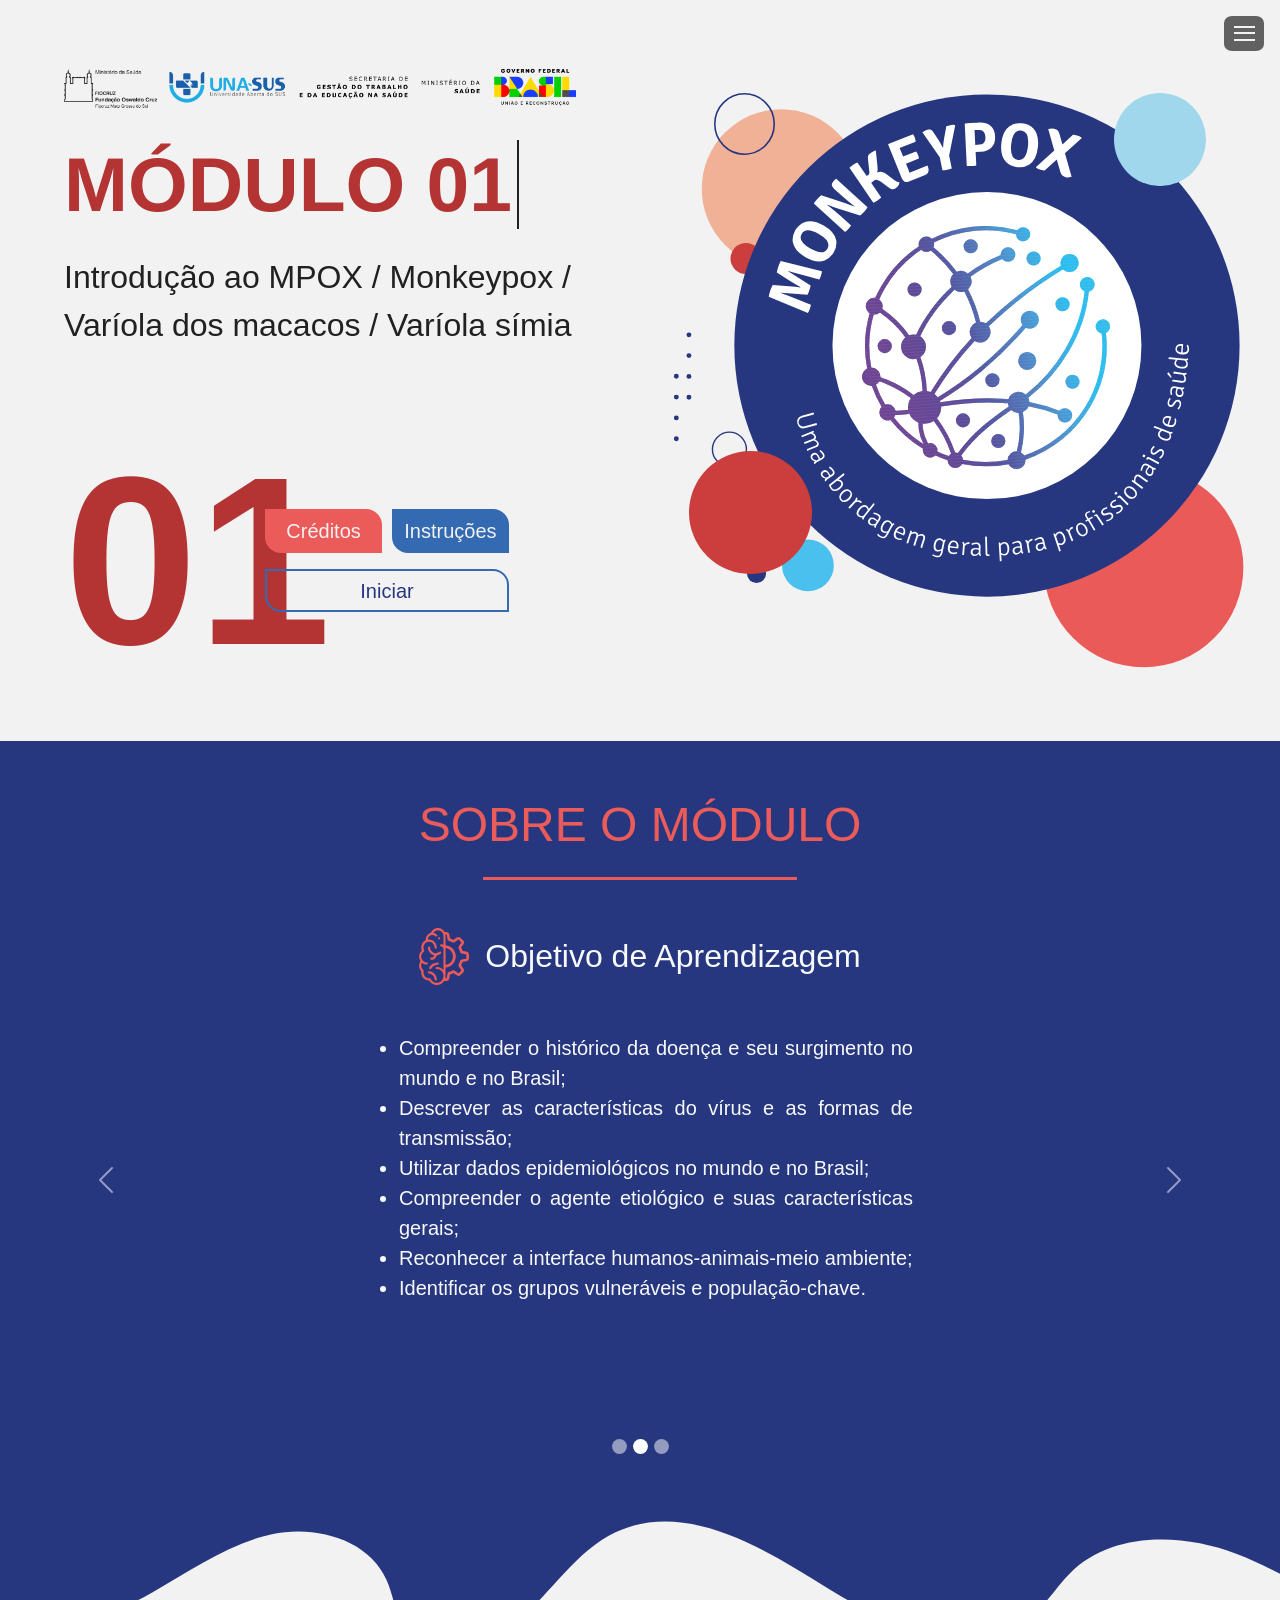
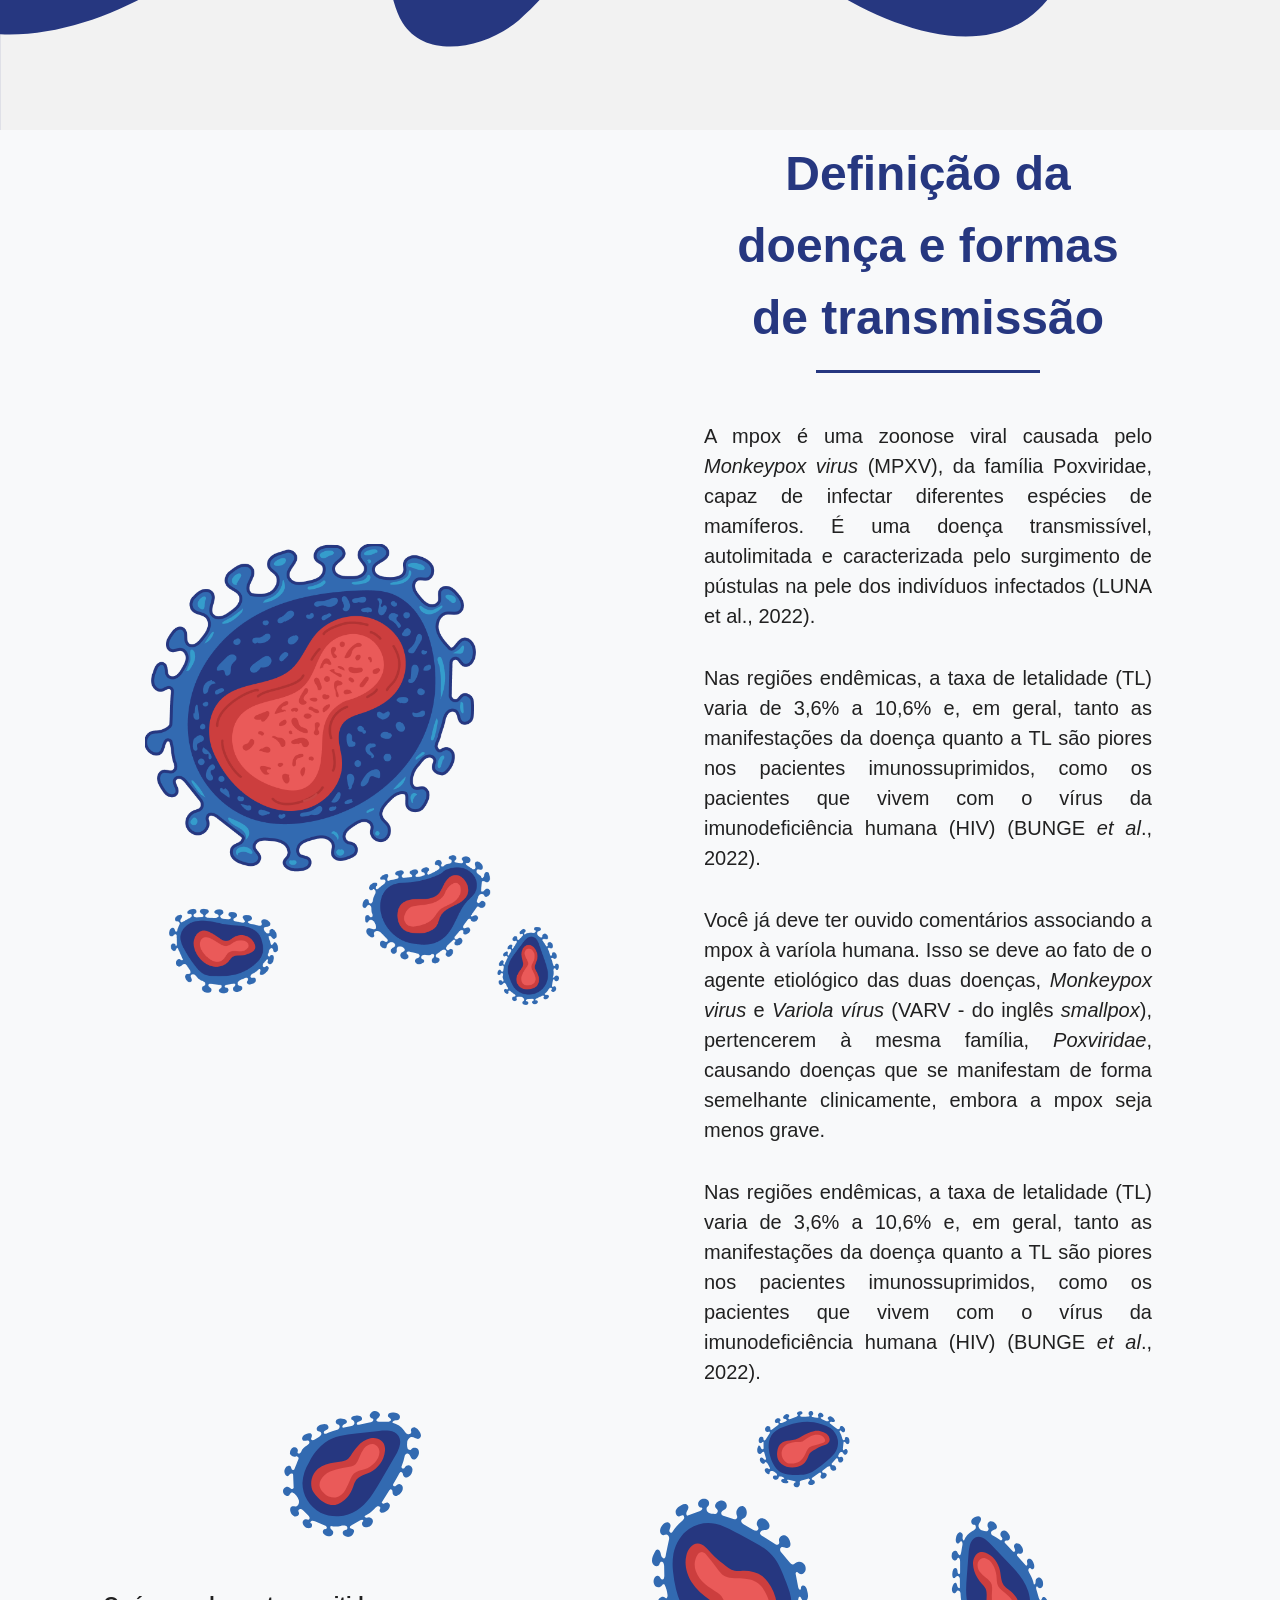
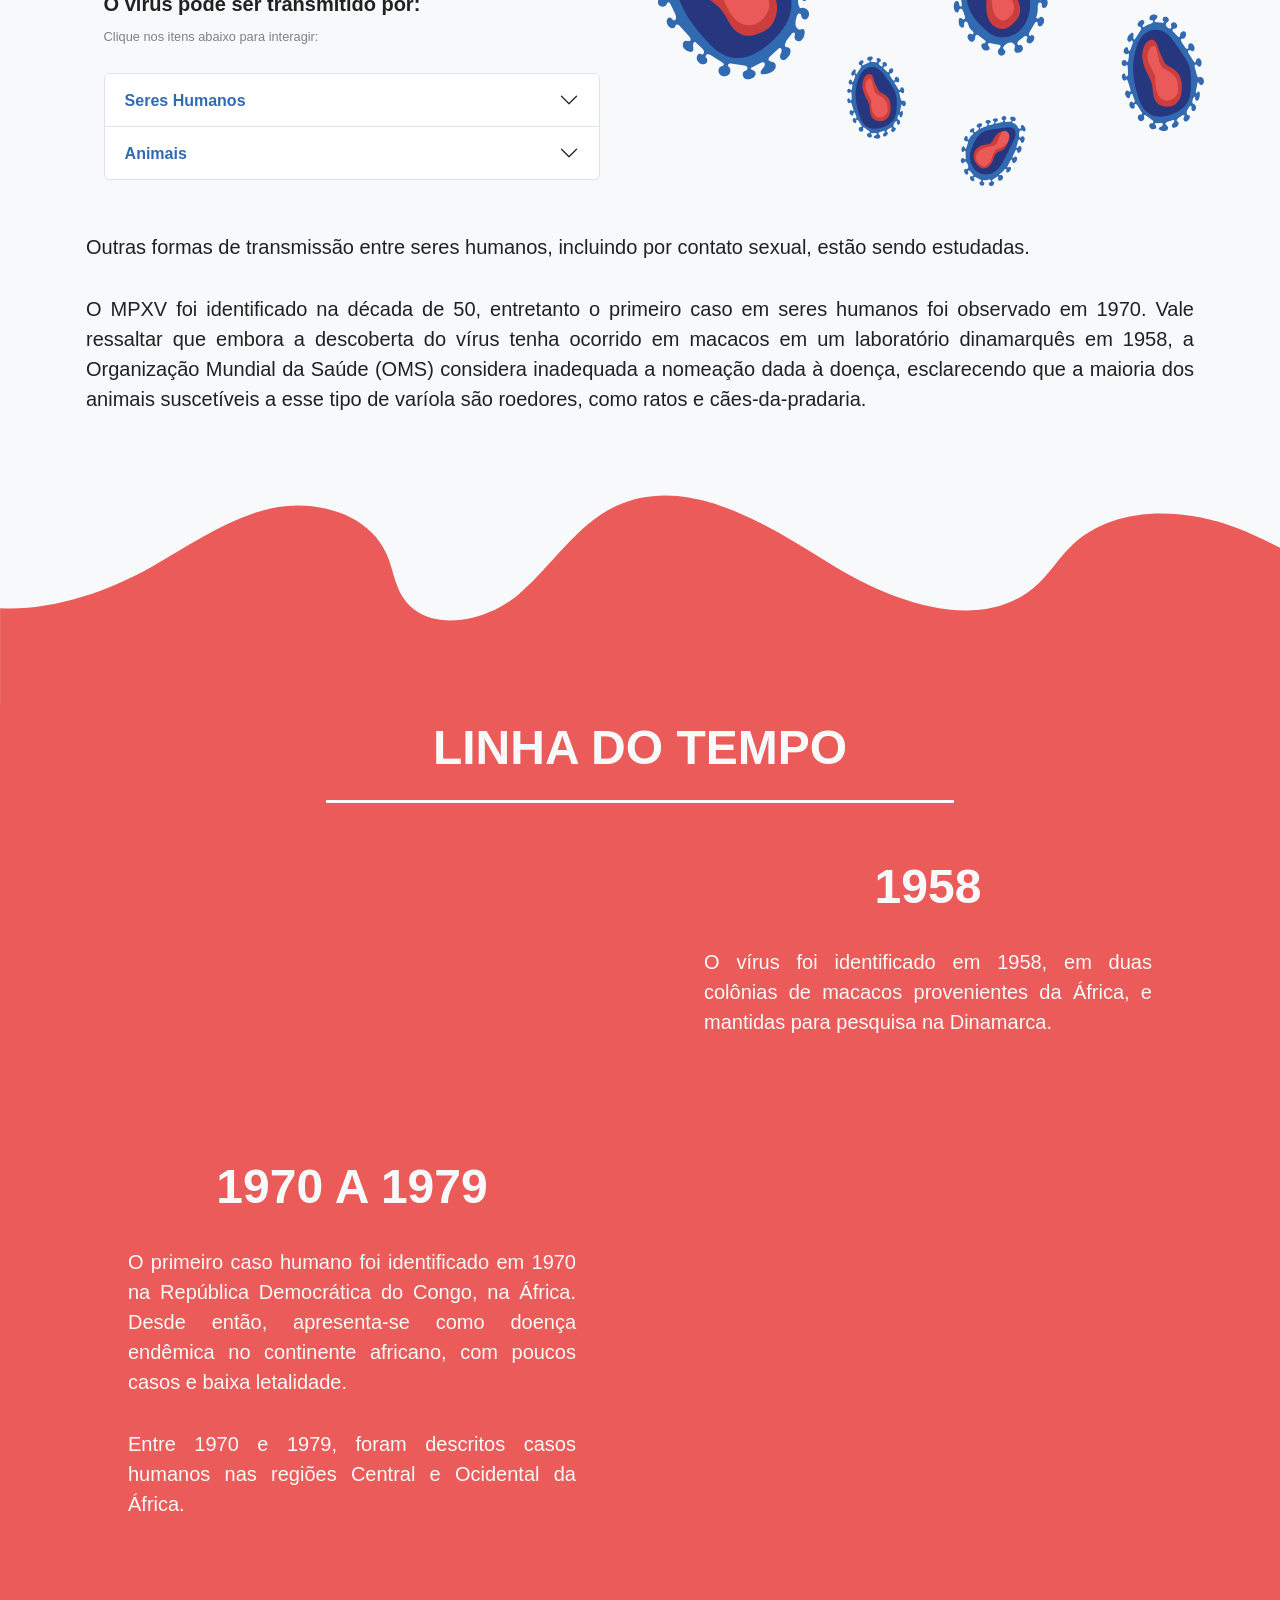
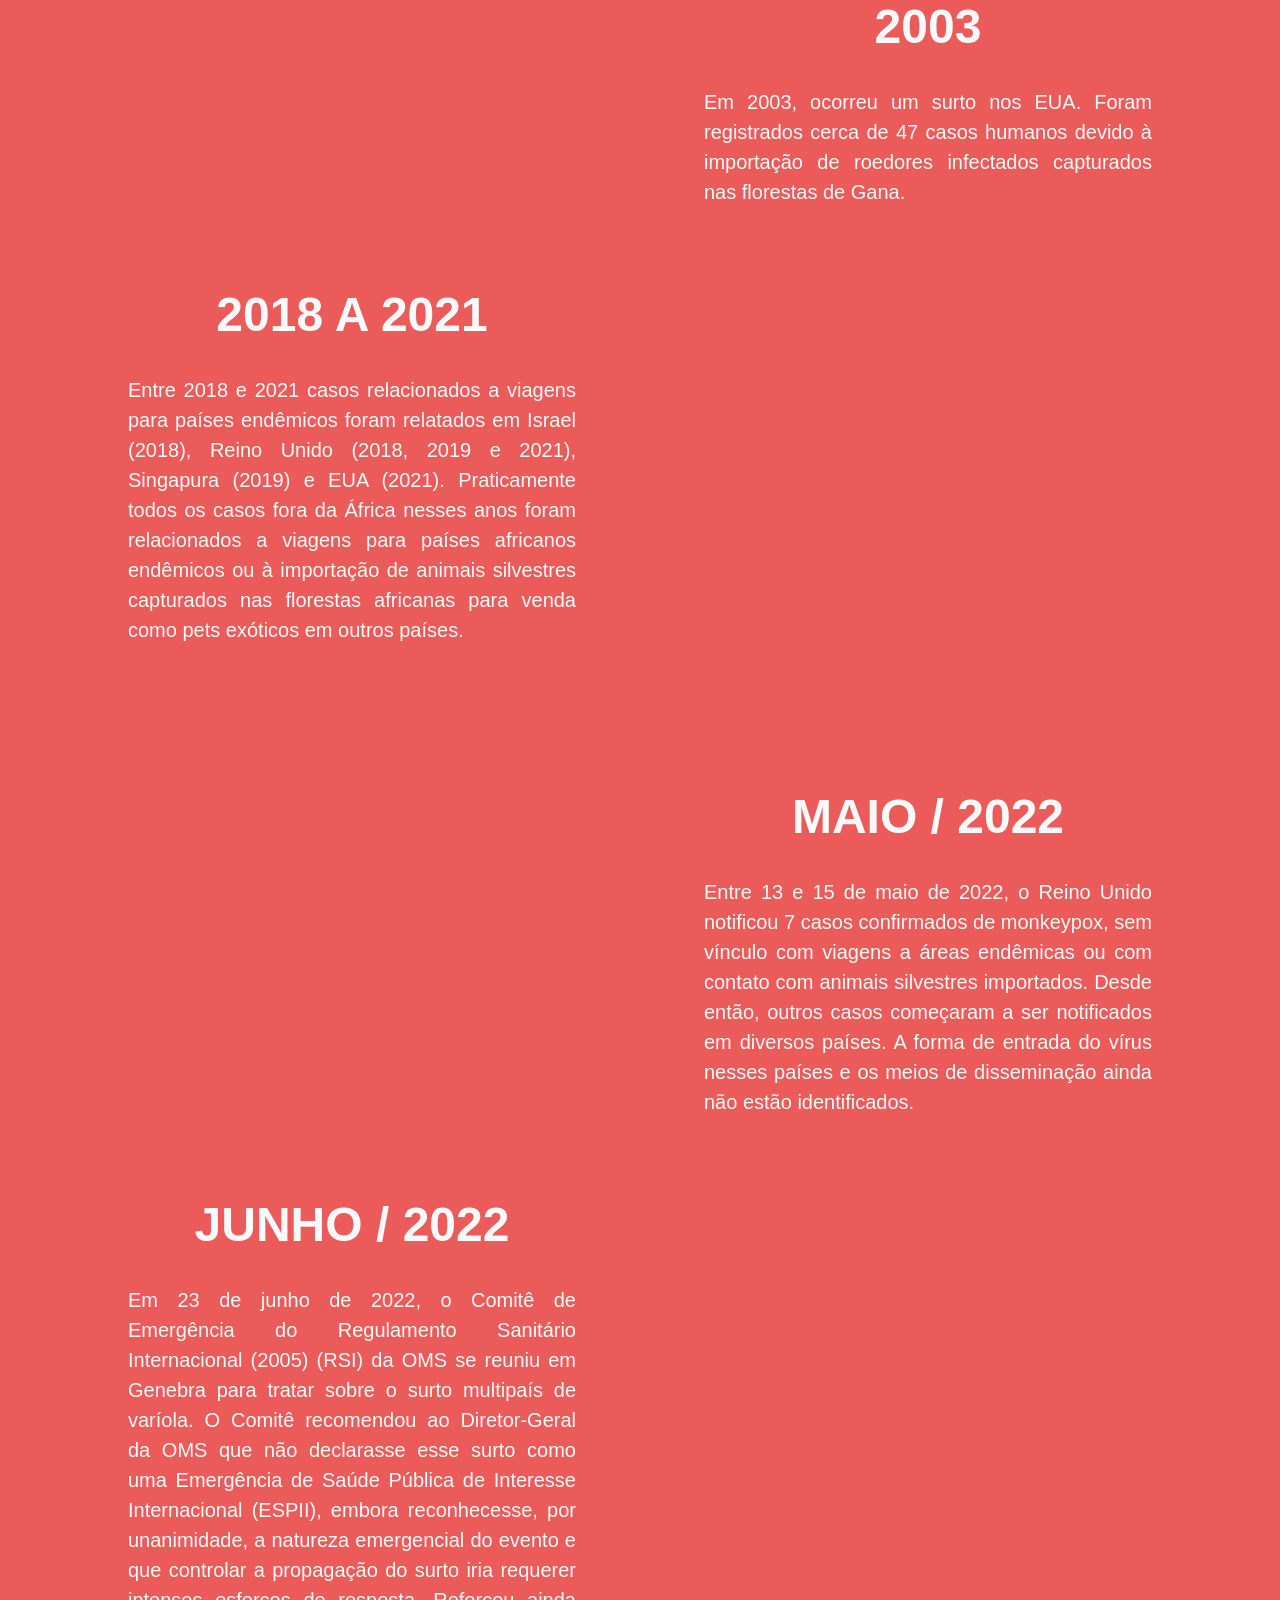
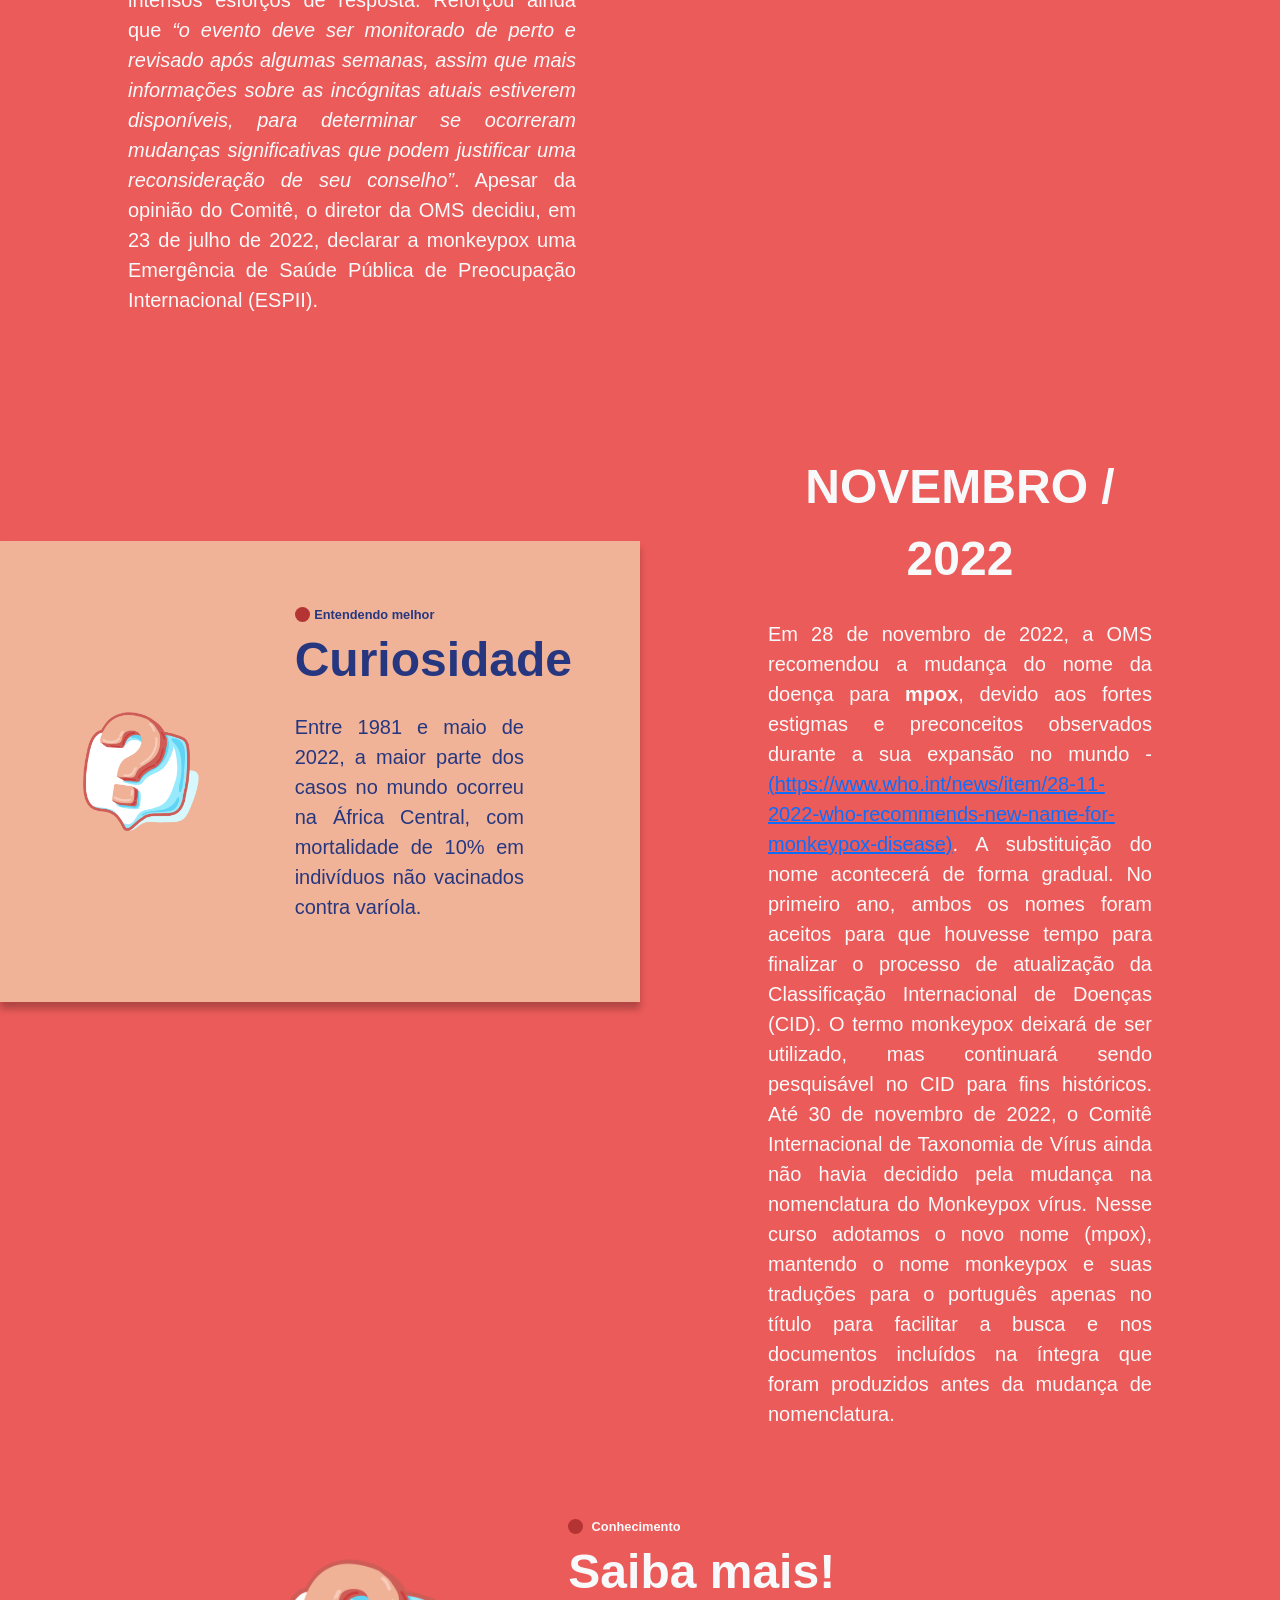
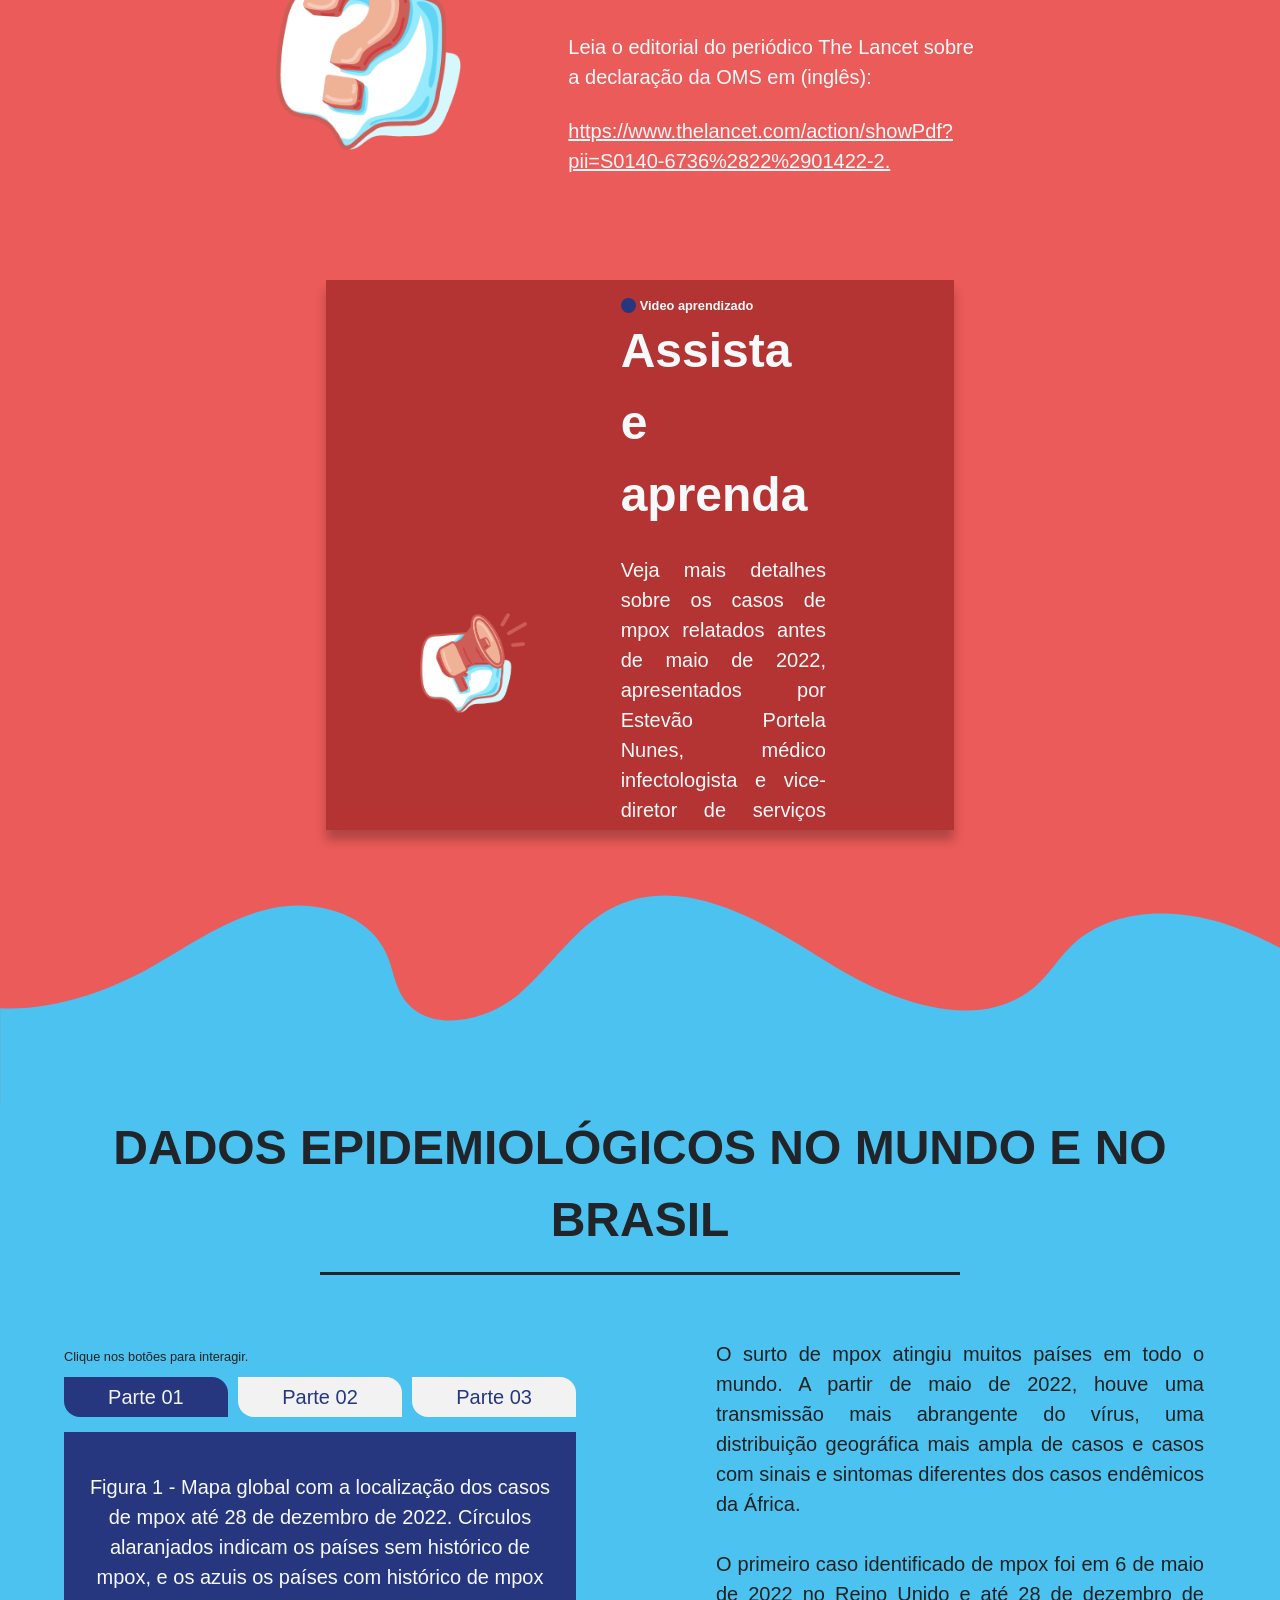
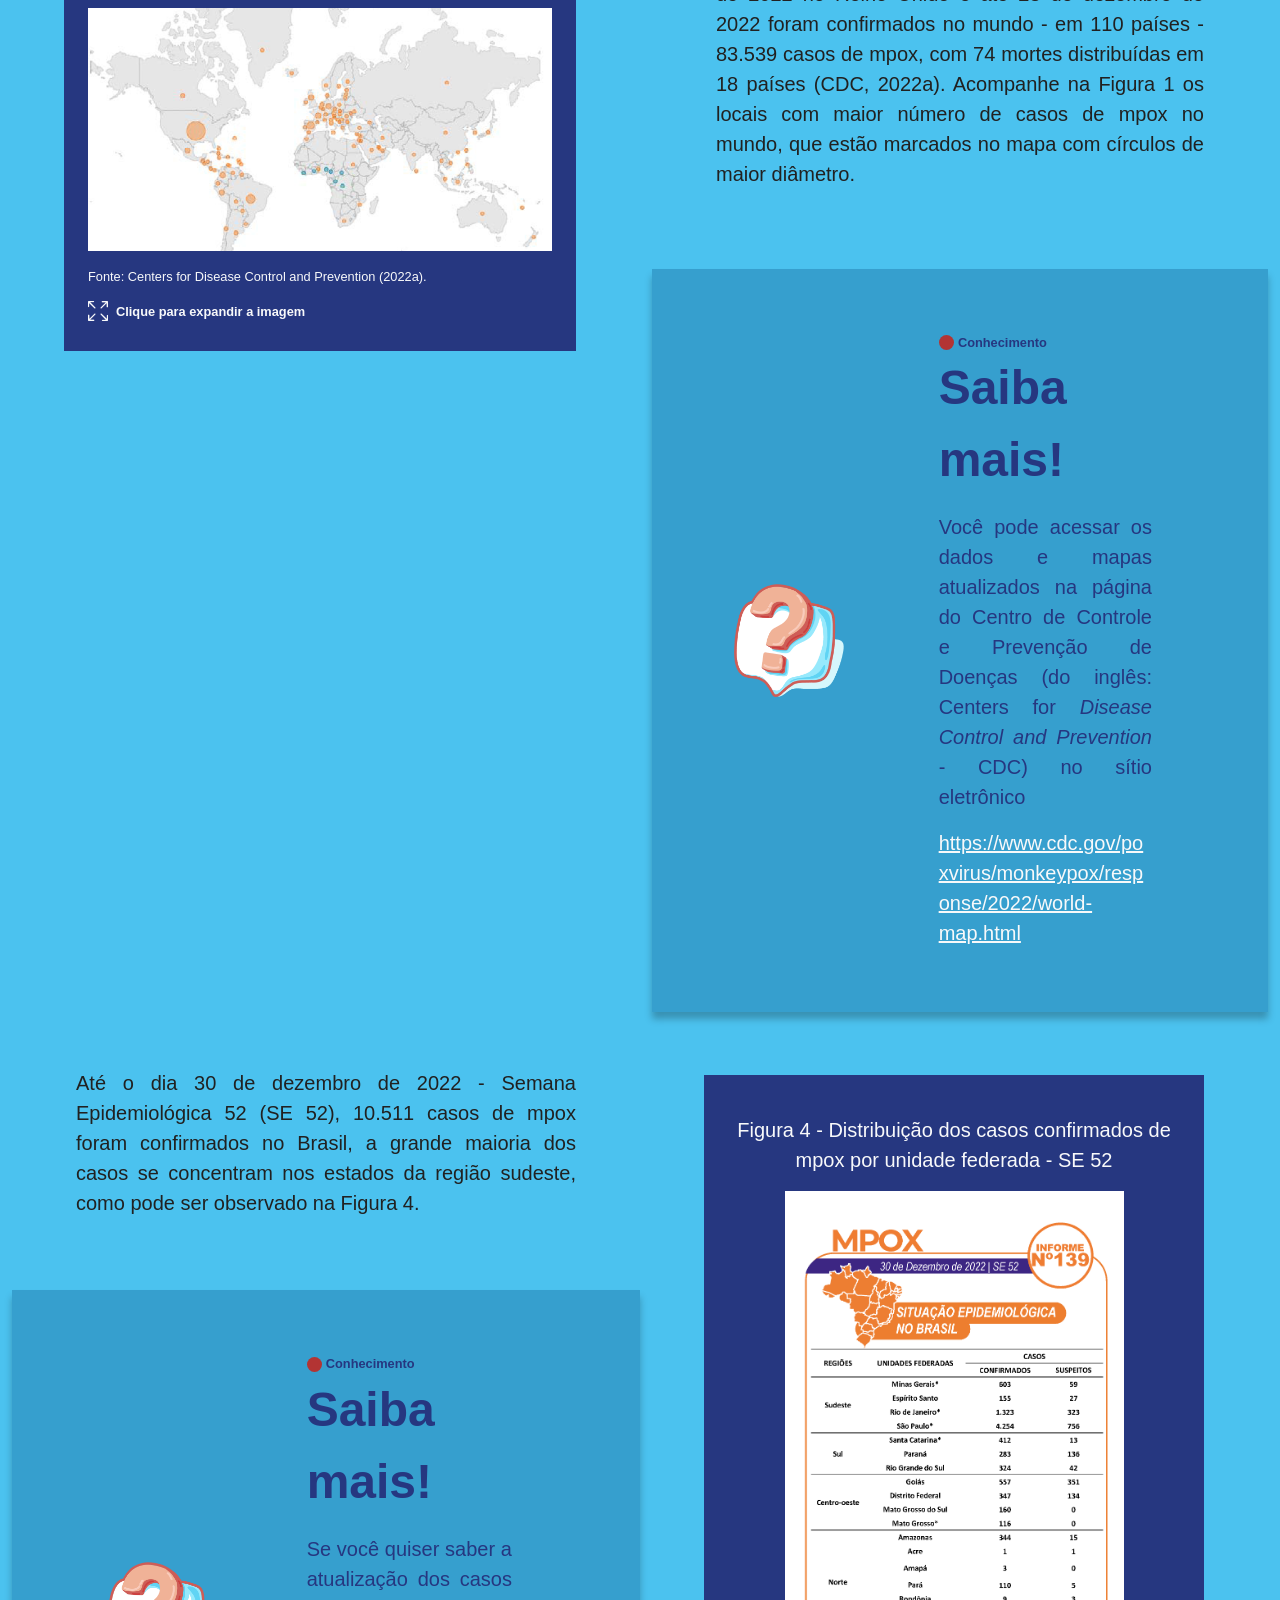
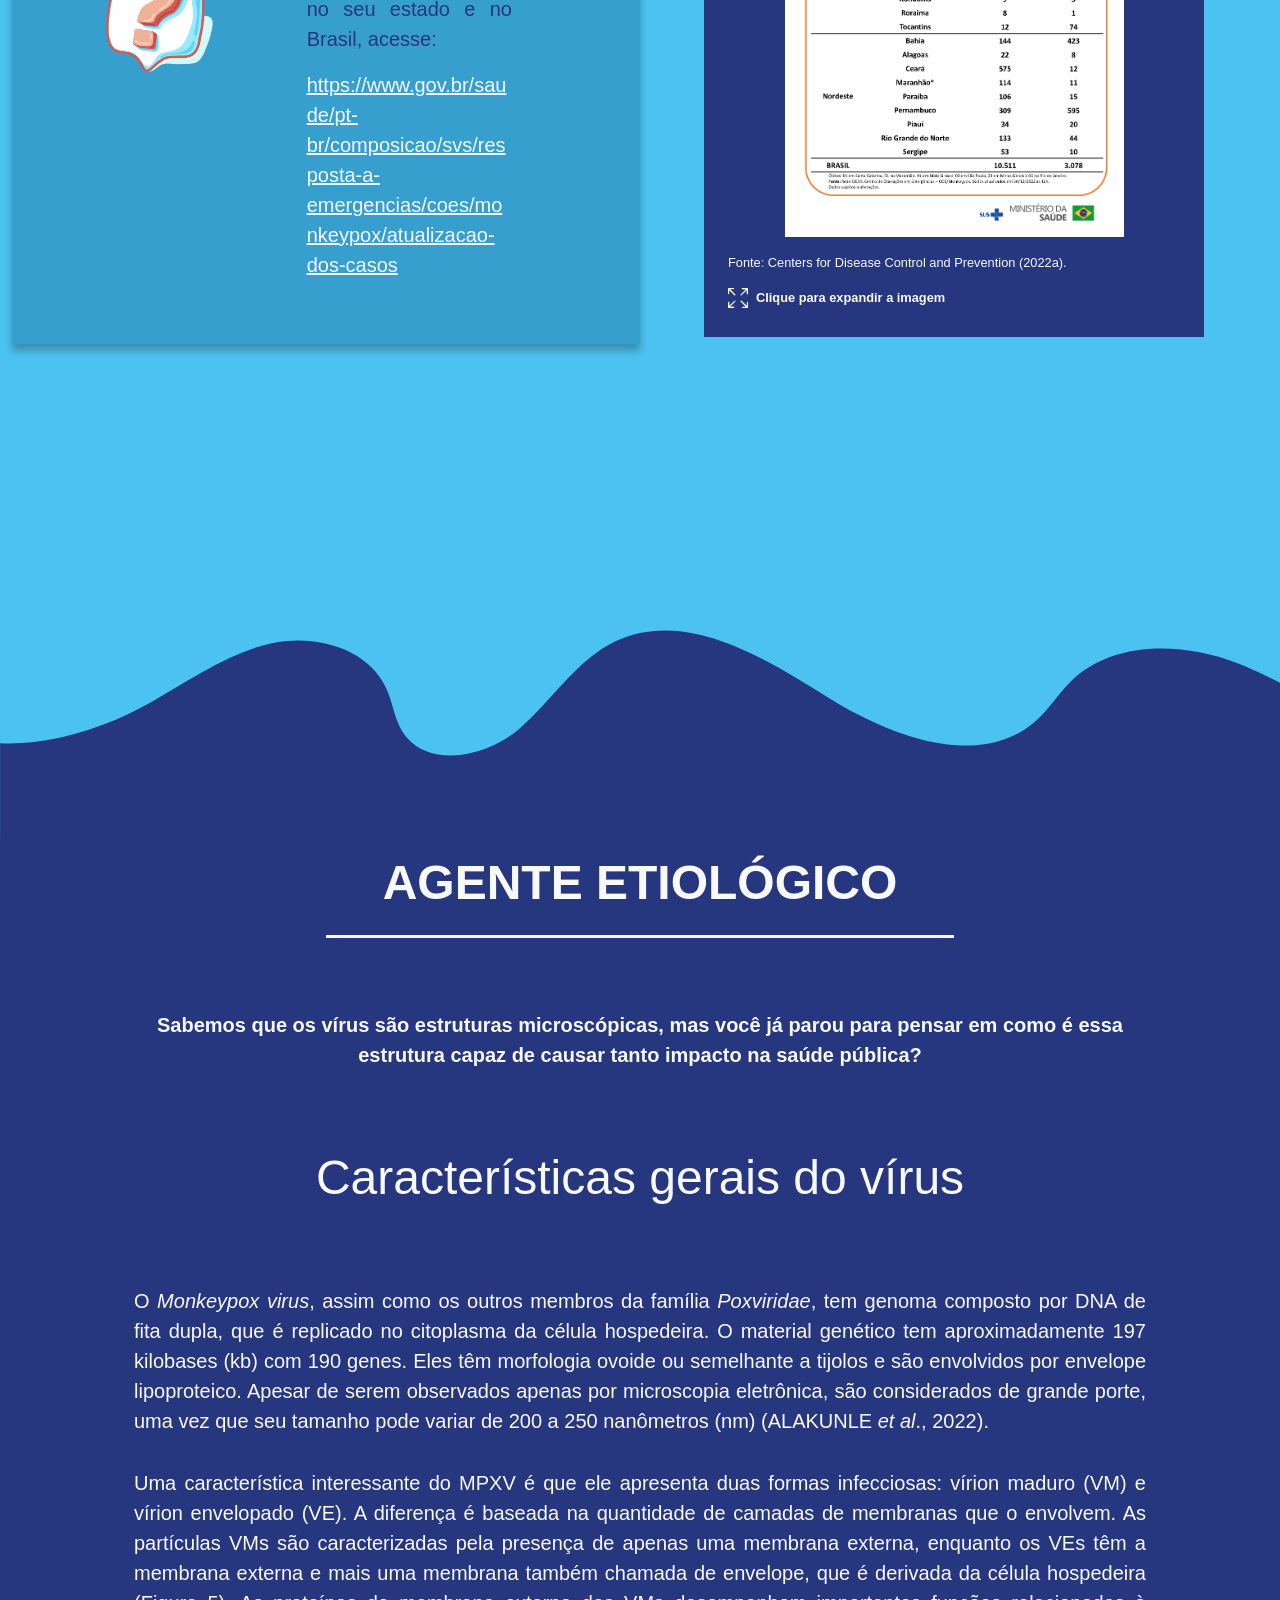
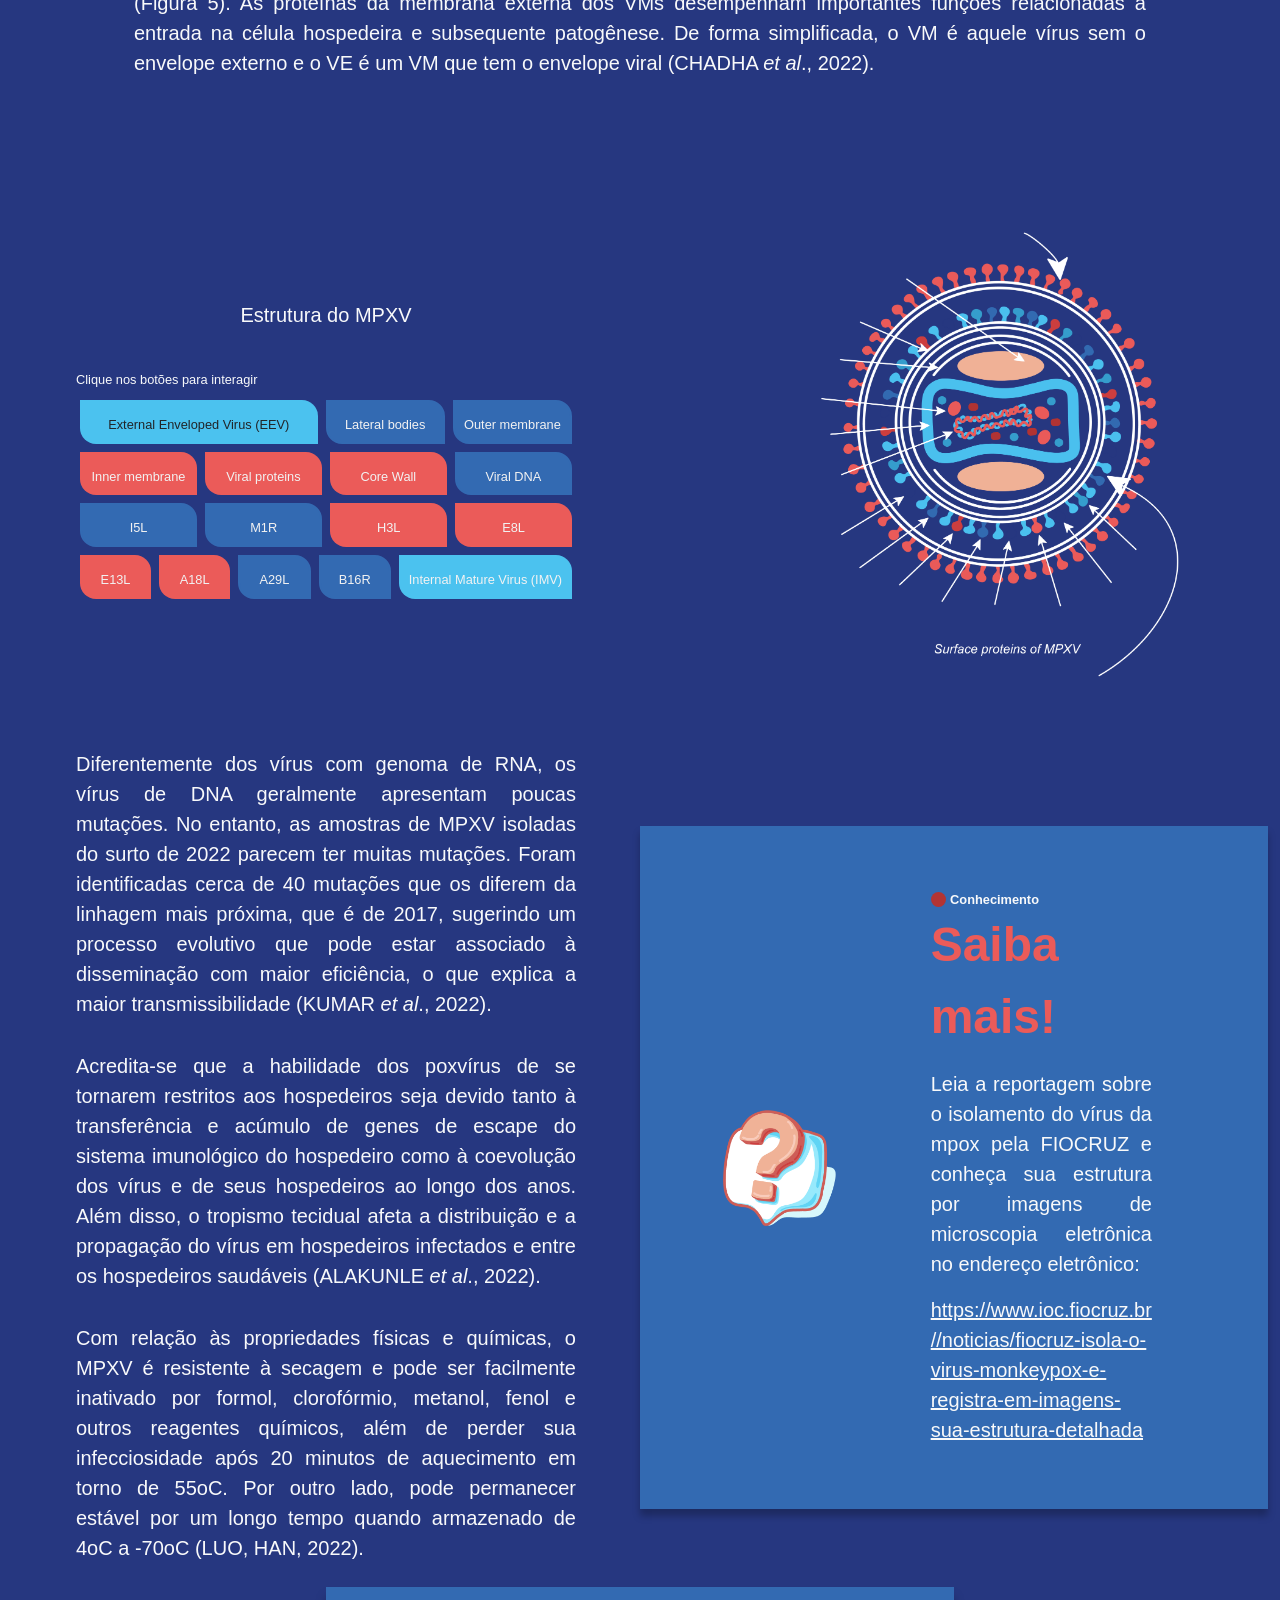
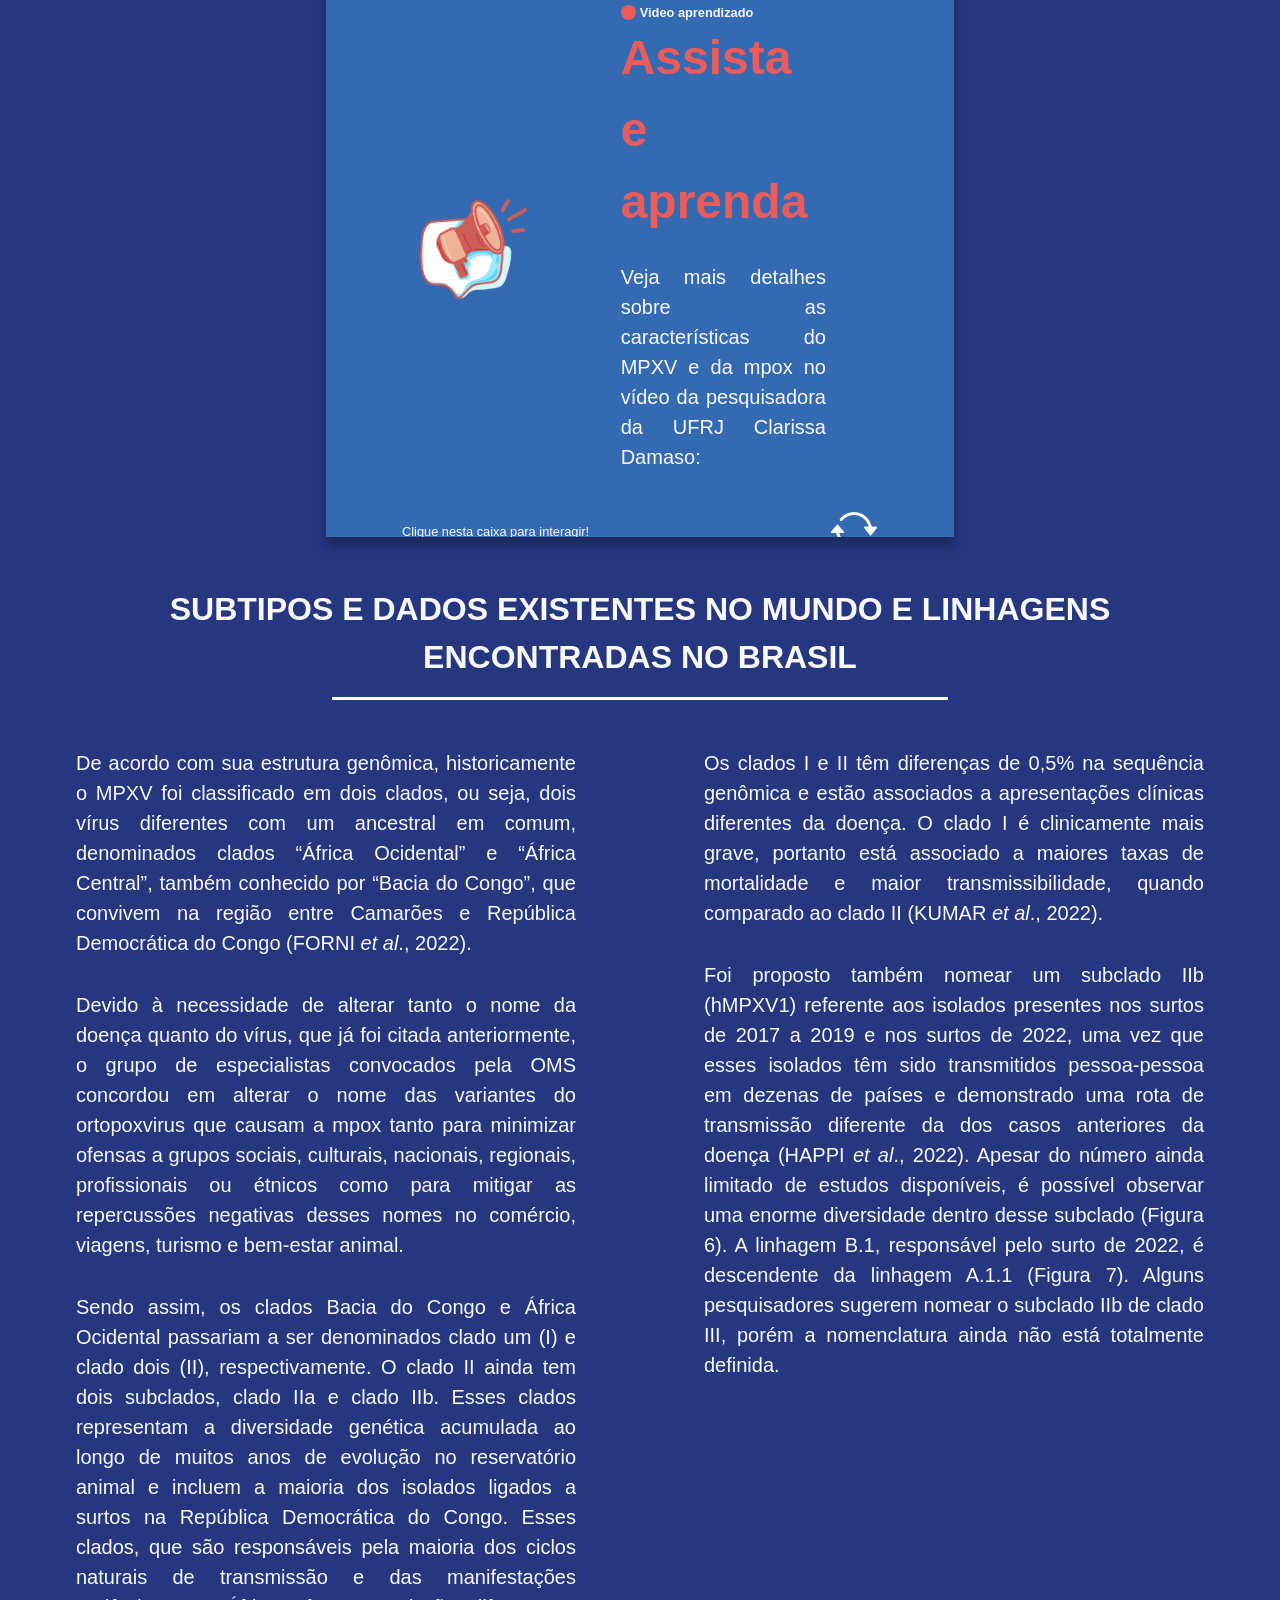
==== commit 8fbbd166: "Modulo 01 pronto" ====
--- a/index.html
+++ b/index.html
@@ -383,13 +383,13 @@
         </div>
     </div>
     <div class="onda onda-secondary bg-light"></div>
-    <div id="tempo" class="container-fluid pt-2 bg-secondary">
+    <div id="tempo" class="container-fluid pt-2 bg-secondary overflow-hidden">
         <p class="titulo font-oswald text-light medium text-center">LINHA DO TEMPO</p>
         <div class="line bg-light"></div>
         <div class="row justify-content-center padding-x-container">
             <div class="col-12 col-lg-6 order-last order-lg-first d-flex align-items-center">
                 <img src="./image/modulo01/tempo_1958.png" alt="1958"
-                    class="d-block mx-auto w-50 w-sm-75 mx-2 padding-desk-5 pt-md-0">
+                    class="d-block mx-auto w-50 w-sm-75 padding-desk-5 pt-md-0" data-animation="left-to-right">
             </div>
             <div class="col-12 col-lg-6 padding-x-container text-light order-first order-lg-last pt-md-5">
                 <p class="titulo font-oswald medium text-center">1958</p>
@@ -408,14 +408,14 @@
             </div>
             <div class="col-12 col-lg-6 d-flex align-items-center">
                 <img src="./image/modulo01/tempo_1970.png" alt="1970 A 1979"
-                    class="d-block mx-auto w-50 w-sm-75 mx-2 padding-desk-5 pt-md-0">
+                    class="d-block mx-auto w-50 w-sm-75 padding-desk-5 pt-md-0" data-animation="right-to-left">
             </div>
         </div>
 
         <div class="row justify-content-center padding-x-container">
             <div class="col-12 col-lg-6 order-last order-lg-first d-flex align-items-center">
                 <img src="./image/modulo01/tempo_2003.png" alt="2003"
-                    class="d-block mx-auto w-50 w-sm-75 mx-2 padding-desk-5 pt-md-0">
+                    class="d-block mx-auto w-50 w-sm-75 padding-desk-5 pt-md-0" data-animation="left-to-right">
             </div>
             <div class="col-12 col-lg-6 padding-x-container text-light order-first order-lg-last pt-md-5">
                 <p class="titulo font-oswald medium text-center">2003</p>
@@ -435,14 +435,14 @@
             </div>
             <div class="col-12 col-lg-6 d-flex align-items-center">
                 <img src="./image/modulo01/tempo_2018.png" alt="2018 A 2021"
-                    class="d-block mx-auto w-50 w-sm-75 mx-2 padding-desk-5 pt-md-0">
+                    class="d-block mx-auto w-50 w-sm-75 mx-2 padding-desk-5 pt-md-0" data-animation="right-to-left">
             </div>
         </div>
 
         <div class="row justify-content-center padding-x-container">
             <div class="col-12 col-lg-6 order-last order-lg-first d-flex align-items-center">
                 <img src="./image/modulo01/tempo_maio_2022.png" alt="MAIO / 2022"
-                    class="d-block mx-auto w-50 w-sm-75 mx-2 padding-desk-5 pt-md-0">
+                    class="d-block mx-auto w-50 w-sm-75 mx-2 padding-desk-5 pt-md-0" data-animation="left-to-right">
             </div>
             <div class="col-12 col-lg-6 padding-x-container text-light order-first order-lg-last pt-md-5">
                 <p class="titulo font-oswald medium text-center">MAIO / 2022</p>
@@ -473,23 +473,23 @@
             </div>
             <div class="col-12 col-lg-6 d-flex align-items-center">
                 <img src="./image/modulo01/tempo_junho_2022.png" alt="JUNHO / 2022"
-                    class="d-block w-50 w-sm-75 mx-auto padding-desk-5 pt-md-0">
+                    class="d-block w-50 w-sm-75 mx-auto padding-desk-5 pt-md-0" data-animation="right-to-left">
             </div>
         </div>
 
         <div class="row justify-content-center">
             <div class="col-12 col-md-10 col-lg-6 order-last order-lg-first px-0 padding-x-mobile-3">
                 <img src="./image/modulo01/tempo_novembro_2022.png" alt="NOVEMBRO / 2022"
-                    class="d-block w-50 w-md-75 mx-auto padding-container pt-md-0">
+                    class="d-block w-50 w-md-75 mx-auto padding-container pt-md-0" data-animation="left-to-right">
                 <div class="box-saiba-mais padding-container">
                     <div class="row">
                         <div class="col-12 col-md-4 d-flex align-items-center">
                             <img src="./image/interrogacao.png" alt="Saiba mais"
-                                class="d-block mx-auto py-3 w-50 w-lg-75">
+                                class="d-block mx-auto py-3 w-50 w-lg-75" data-animation="shake">
                         </div>
                         <div class="col-12 col-md-8 padding-x-container primary-dark-hover">
                             <div class="d-flex">
-                                <span class="circle-saiba-mais"></span>
+                                <span data-animation="circle-saiba-mais"></span>
                                 <small class="medium">Entendendo melhor</small>
                             </div>
                             <p class="titulo bold">Curiosidade</p>
@@ -526,11 +526,11 @@
         <div class="container w-lg-75">
             <div class="row justify-content-center padding-container">
                 <div class="col-12 col-md-4 d-flex align-items-center">
-                    <img src="./image/interrogacao.png" alt="Saiba mais" class="d-block mx-auto py-3 w-50 w-lg-75">
+                    <img src="./image/interrogacao.png" alt="Saiba mais" class="d-block mx-auto py-3 w-50 w-lg-75" data-animation="shake">
                 </div>
                 <div class="col-12 col-md-8 padding-x-container text-light">
                     <div class="d-flex">
-                        <span class="circle-saiba-mais"></span>
+                        <span data-animation="circle-saiba-mais"></span>
                         <small class="medium">Conhecimento</small>
                     </div>
                     <p class="titulo bold">Saiba mais!</p>
@@ -548,11 +548,11 @@
             <button class="card w-100 w-lg-50 mx-auto bg-secondary not-flipped" onclick="virar_card(this)">
                 <div class="row card-front padding-x-container pt-3 bg-secondary-dark w-100 h-100 text-light">
                     <div class="col-12 col-md-4 d-flex align-items-center">
-                        <img src="./image/megafone.png" alt="Megafone" class="d-block mx-auto py-3 w-50 w-lg-75">
+                        <img src="./image/megafone.png" alt="Megafone" class="d-block mx-auto py-3 w-50 w-lg-75" data-animation="shake">
                     </div>
                     <div class="col-12 col-md-8 my-auto padding-x-container">
                         <div class="d-flex">
-                            <span class="circle-saiba-mais bg-primary-dark-hover"></span>
+                            <span class="bg-primary-dark-hover" data-animation="circle-saiba-mais"></span>
                             <small class="medium">Video aprendizado</small>
                         </div>
                         <p class="titulo bold text-start">Assista e aprenda</p>
@@ -644,11 +644,11 @@
                         <div class="row">
                             <div class="col-12 col-md-4 d-flex align-items-center">
                                 <img src="./image/interrogacao.png" alt="Saiba mais"
-                                    class="d-block mx-auto py-3 w-50 w-lg-75">
+                                    class="d-block mx-auto py-3 w-50 w-lg-75" data-animation="shake">
                             </div>
                             <div class="col-12 col-md-8 padding-x-container primary-dark-hover text-justify">
                                 <div class="d-flex">
-                                    <span class="circle-saiba-mais"></span>
+                                    <span data-animation="circle-saiba-mais"></span>
                                     <small class="medium">Conhecimento</small>
                                 </div>
                                 <p class="titulo bold">Saiba mais!</p>
@@ -682,11 +682,11 @@
                             <div class="row mx-0">
                                 <div class="col-12 col-md-4 d-flex align-items-center">
                                     <img src="./image/interrogacao.png" alt="Saiba mais"
-                                        class="d-block mx-auto py-3 w-50 w-lg-75">
+                                        class="d-block mx-auto py-3 w-50 w-lg-75" data-animation="shake">
                                 </div>
                                 <div class="col-12 col-md-8 padding-x-container primary-dark-hover text-justify">
                                     <div class="d-flex">
-                                        <span class="circle-saiba-mais"></span>
+                                        <span data-animation="circle-saiba-mais"></span>
                                         <small class="medium">Conhecimento</small>
                                     </div>
                                     <p class="titulo bold">Saiba mais!</p>
@@ -699,7 +699,7 @@
                             </div>
                         </div>
                         <div class="pt-5">
-                            <img src="./image/modulo01/detalhes_5.png" alt="Pessoas conversando" class="w-75 d-block mx-auto">
+                            <img src="./image/modulo01/detalhes_5.png" alt="Pessoas conversando" class="w-75 d-block mx-auto" data-animation="left-to-right">
                         </div>
                     </div>
                 </div>
@@ -708,7 +708,7 @@
                         data-bs-target="#modal_img_casos">
                         <p id="titulo_imagem" class="py-3 text-center my-auto">Figura 4 - Distribuição dos casos
                             confirmados de mpox por unidade federada - SE 52</p>
-                        <img src="./image/modulo01/diagrama_casos_mpox.png" alt="Mapa global" class="w-75 d-block mx-auto pb-2">
+                        <img loading="lazy" src="./image/modulo01/diagrama_casos_mpox.png" alt="Mapa global" class="w-75 d-block mx-auto pb-2">
                         <small>Fonte: Centers for Disease Control and Prevention (2022a).</small>
                         <div class="d-flex pt-2">
                             <i class="bi bi-arrows-fullscreen"></i>
@@ -724,7 +724,7 @@
                                         aria-label="Fechar"></button>
                                 </div>
                                 <div class="modal-body">
-                                    <img src="./image/modulo01/diagrama_casos_mpox.png" alt="Imagem" class="img-fluid">
+                                    <img loading="lazy" src="./image/modulo01/diagrama_casos_mpox.png" alt="Imagem" class="img-fluid">
                                 </div>
                             </div>
                         </div>
@@ -748,7 +748,7 @@
                 são envolvidos por envelope lipoproteico. Apesar de serem observados apenas por microscopia eletrônica,
                 são considerados de grande porte, uma vez que seu tamanho pode variar de 200 a 250 nanômetros (nm)
                 (ALAKUNLE <i>et al</i>., 2022).</p>
-            <p class="py-2">Uma característica interessante do MPXV é que ele apresenta duas formas infecciosas: vírion
+            <p class="pt-2">Uma característica interessante do MPXV é que ele apresenta duas formas infecciosas: vírion
                 maduro (VM) e vírion envelopado (VE). A diferença é baseada na quantidade de camadas de membranas que o
                 envolvem. As partículas VMs são caracterizadas pela presença de apenas uma membrana externa, enquanto os
                 VEs têm a membrana externa e mais uma membrana também chamada de envelope, que é derivada da célula
@@ -757,41 +757,61 @@
                 aquele vírus sem o envelope externo e o VE é um VM que tem o envelope viral (CHADHA <i>et al</i>.,
                 2022).</p>
         </div>
-        <div class="row mx-0 padding-container">
-            <div class="col-12 col-lg-6 my-auto">
+        <div class="row mx-0">
+            <div class="col-12 col-lg-6 my-auto padding-x-container">
                 <p class="subtitulo text-center pb-3">Estrutura do MPXV</p>
                 <small>Clique nos botões para interagir</small>
                 <div class="d-flex my-2">
-                    <button class="button w-50 mx-1 btn-primary text-dark" onclick=""><small>External Enveloped
+                    <button class="button w-50 mx-1 btn-primary text-dark" onclick="mostrar_legenda('external_evenloped')"><small>External Enveloped
                             Virus (EEV)</small></button>
-                    <button class="button w-25 mx-1 btn-secondary" onclick=""><small>Inner membrane</small></button>
-                    <button class="button w-25 mx-1" onclick=""><small>Lateral bodies</small></button>
+                    <button class="button w-25 mx-1" onclick="mostrar_legenda('lateral_bodies')"><small>Lateral bodies</small></button>
+                    <button class="button w-25 mx-1" onclick="mostrar_legenda('outer_membrane')"><small>Outer membrane</small></button>
                 </div>
                 <div class="d-flex my-2">
-                    <button class="button w-25 mx-1" onclick=""><small>Outer membrane</small></button>
-                    <button class="button w-25 mx-1 btn-secondary" onclick=""><small>Core Wall</small></button>
-                    <button class="button w-25 mx-1" onclick=""><small>I5L</small></button>
-                    <button class="button w-25 mx-1 btn-secondary" onclick=""><small>Viral proteins</small></button>
+                    <button class="button w-25 mx-1 btn-secondary" onclick="mostrar_legenda('inner_membrane')"><small>Inner membrane</small></button>
+                    <button class="button w-25 mx-1 btn-secondary" onclick="mostrar_legenda('viral_proteins')"><small>Viral proteins</small></button>
+                    <button class="button w-25 mx-1 btn-secondary" onclick="mostrar_legenda('core_wall')"><small>Core Wall</small></button>
+                    <button class="button w-25 mx-1" onclick="mostrar_legenda('viral_dna')"><small>Viral DNA</small></button>
                 </div>
                 <div class="d-flex my-2">
-                    <button class="button w-20 mx-1 btn-secondary" onclick=""><small>H3L</small></button>
-                    <button class="button w-20 mx-1" onclick=""><small>M1R</small></button>
-                    <button class="button w-20 mx-1 btn-secondary" onclick=""><small>E13L</small></button>
-                    <button class="button w-20 mx-1" onclick=""><small>B16R</small></button>
-                    <button class="button w-25 mx-1 btn-secondary" onclick=""><small>E8L</small></button>
+                    <button class="button w-25 mx-1" onclick="mostrar_legenda('i5l')"><small>I5L</small></button>
+                    <button class="button w-25 mx-1" onclick="mostrar_legenda('m1r')"><small>M1R</small></button>
+                    <button class="button w-25 mx-1 btn-secondary" onclick="mostrar_legenda('h3l')"><small>H3L</small></button>
+                    <button class="button w-25 mx-1 btn-secondary" onclick="mostrar_legenda('e8l')"><small>E8L</small></button>
                 </div>
                 <div class="d-flex my-2">
-                    <button class="button w-25 mx-1" onclick=""><small>A29L</small></button>
-                    <button class="button w-25 mx-1 btn-secondary" onclick=""><small>A18L</small></button>
-                    <button class="button w-50 mx-1" onclick=""><small>Surface proteins of MPXV</small></button>
-                </div>
-            </div>
-            <div class="col-12 col-lg-6 px-2 d-flex align-items-center">
-                <img src="./image/modulo01/estrutura_mpxv.svg" alt="Estrutura MPOX" class="w-75 d-block mx-auto my-5">
+                    <button class="button w-20 mx-1 btn-secondary" onclick="mostrar_legenda('e13l')"><small>E13L</small></button>
+                    <button class="button w-20 mx-1 btn-secondary" onclick="mostrar_legenda('a18l')"><small>A18L</small></button>
+                    <button class="button w-20 mx-1" onclick="mostrar_legenda('a29l')"><small>A29L</small></button>
+                    <button class="button w-20 mx-1" onclick="mostrar_legenda('b16r')"><small>B16R</small></button>
+                    <button class="button w-50 mx-1 btn-primary" onclick="mostrar_legenda('internal_mature')"><small>Internal Mature Virus (IMV)</small></button>
+                </div>
+            </div>
+            <div class="col-12 col-lg-6 d-flex align-items-center px-0">
+                <div class="position-relative w-100 py-5">
+                    <img loading="lazy" src="./image/estrutura_mpxv/estrutura.png" alt="Estrutura MPOX" class="d-block mx-auto w-75">
+                    <img id="external_evenloped" loading="lazy" src="./image/estrutura_mpxv/External Evenloped Virus (EEV).png" alt="Estrutura MPOX" class="img-estrutura d-none">
+                    <img id="lateral_bodies" loading="lazy" src="./image/estrutura_mpxv/Lateral bodies.png" alt="Lateral bodies" class="img-estrutura d-none">
+                    <img id="outer_membrane" loading="lazy" src="./image/estrutura_mpxv/Outer Membrane.png" alt="Outer Membrane" class="img-estrutura d-none">
+                    <img id="inner_membrane" loading="lazy" src="./image/estrutura_mpxv/Inner membrane.png" alt="Inner membrane" class="img-estrutura d-none">
+                    <img id="viral_proteins" loading="lazy" src="./image/estrutura_mpxv/Viral proteins.png" alt="Viral proteins" class="img-estrutura d-none">
+                    <img id="core_wall" loading="lazy" src="./image/estrutura_mpxv/Core Wall.png" alt="Core Wall" class="img-estrutura d-none">
+                    <img id="viral_dna" loading="lazy" src="./image/estrutura_mpxv/Viral DNA.png" alt="Viral DNA" class="img-estrutura d-none">
+                    <img id="i5l" loading="lazy" src="./image/estrutura_mpxv/I5L.png" alt="I5L" class="img-estrutura d-none">
+                    <img id="m1r" loading="lazy" src="./image/estrutura_mpxv/M1R.png" alt="M1R" class="img-estrutura d-none">
+                    <img id="h3l" loading="lazy" src="./image/estrutura_mpxv/H3L.png" alt="H3L" class="img-estrutura d-none">
+                    <img id="e8l" loading="lazy" src="./image/estrutura_mpxv/E8L.png" alt="E8L" class="img-estrutura d-none">
+                    <img id="e13l" loading="lazy" src="./image/estrutura_mpxv/E13L.png" alt="E13L" class="img-estrutura d-none">
+                    <img id="a18l" loading="lazy" src="./image/estrutura_mpxv/A18L.png" alt="A18L" class="img-estrutura d-none">
+                    <img id="a29l" loading="lazy" src="./image/estrutura_mpxv/A29L.png" alt="A29L" class="img-estrutura d-none">
+                    <img id="b16r" loading="lazy" src="./image/estrutura_mpxv/B16R.png" alt="B16R" class="img-estrutura d-none">
+                    <img id="internal_mature" loading="lazy" src="./image/estrutura_mpxv/Internal Mature Virus (IMV).png" alt="Internal Mature Virus (IMV)" class="img-estrutura d-none">
+
+                </div>              
             </div>
         </div>
         <div class="row mx-0 text-justify">
-            <div class="col-12 col-lg-6 my-auto padding-container">
+            <div class="col-12 col-lg-6 my-auto padding-x-container">
                 <p class="pb-2">Diferentemente dos vírus com genoma de RNA, os vírus de DNA geralmente apresentam poucas
                     mutações. No entanto, as amostras de MPXV isoladas do surto de 2022 parecem ter muitas mutações.
                     Foram identificadas cerca de 40 mutações que os diferem da linhagem mais próxima, que é de 2017,
@@ -814,11 +834,11 @@
                     <div class="row">
                         <div class="col-12 col-md-4 d-flex align-items-center">
                             <img src="./image/interrogacao.png" alt="Saiba mais"
-                                class="d-block mx-auto py-3 w-50 w-lg-75">
+                                class="d-block mx-auto py-3 w-50 w-lg-75" data-animation="shake">
                         </div>
                         <div class="col-12 col-md-8 padding-x-container text-light text-justify">
                             <div class="d-flex">
-                                <span class="circle-saiba-mais"></span>
+                                <span data-animation="circle-saiba-mais"></span>
                                 <small class="medium">Conhecimento</small>
                             </div>
                             <p class="titulo bold secondary">Saiba mais!</p>
@@ -837,11 +857,11 @@
         <button class="card bg-primary-dark-hover w-100 w-lg-50 mx-auto not-flipped" onclick="virar_card(this)">
             <div class="row card-front padding-x-container pt-3 bg-primary-dark w-100 h-100 text-light">
                 <div class="col-12 col-md-4 d-flex align-items-center">
-                    <img src="./image/megafone.png" alt="Megafone" class="d-block mx-auto py-3 w-50 w-lg-75">
+                    <img src="./image/megafone.png" alt="Megafone" class="d-block mx-auto py-3 w-50 w-lg-75" data-animation="shake">
                 </div>
                 <div class="col-12 col-md-8 my-auto padding-x-container">
                     <div class="d-flex">
-                        <span class="circle-saiba-mais bg-secondary"></span>
+                        <span class="bg-secondary" data-animation="circle-saiba-mais"></span>
                         <small class="medium">Video aprendizado</small>
                     </div>
                     <p class="titulo bold text-start secondary">Assista e aprenda</p>
@@ -977,7 +997,7 @@
                     <div class="row">
                         <div class="col-12 col-md-4">
                             <div class="d-flex">
-                                <span class="circle-saiba-mais bg-secondary"></span>
+                                <span class="bg-secondary" data-animation="circle-saiba-mais"></span>
                                 <small class="medium">Entendendo mais</small>
                             </div>
                             <p class="titulo bold text-start primary-light">Responda</p>
@@ -985,7 +1005,7 @@
                                 No Brasil, o padrão genético do vírus também é semelhante ao observado em outras partes
                                 do mundo?
                             </p>
-                            <img src="./image/megafone.png" alt="Megafone" class="d-block mx-auto py-3 w-50">
+                            <img src="./image/megafone.png" alt="Megafone" class="d-block mx-auto py-3 w-50" data-animation="shake">
                         </div>
                         <div class="col-12 col-md-8 mx-auto padding-x-container">
                             <small class="d-block text-center pb-2">Clique no botão para interagir</small>
@@ -1009,7 +1029,7 @@
         </div>
     </div>
     <div class="onda onda-aux bg-primary-dark-hover"></div>
-    <div id="interface" class="container-fluid px-0 pt-2 bg-aux text-light">
+    <div id="interface" class="container-fluid px-0 pt-2 bg-aux text-light overflow-hidden">
         <p class="titulo font-oswald medium text-center text-dark padding-x-container">INTERFACE HUMANOS-ANIMAIS-MEIO
             AMBIENTE</p>
         <div class="line bg-dark"></div>
@@ -1031,12 +1051,12 @@
                         contato prolongado (KUMAR <i>et al</i>., 2022).</p>
                 </div>
                 <div class="col-12 col-lg-4">
-                    <img src="./image/modulo01/menino_tossindo.png" alt="Menino tossindo" class="d-block mx-auto py-3 w-75 w-md-50">
+                    <img src="./image/modulo01/menino_tossindo.png" alt="Menino tossindo" class="d-block mx-auto py-3 w-75 w-md-50" data-animation="right-to-left">
                 </div>
             </div>
             <div class="row mx-0 text-justify">
                 <div class="col-12 col-lg-4 order-last order-lg-first">
-                    <img src="./image/modulo01/mulher_gravida.png" alt="Mulher Grávida" class="d-block mx-auto py-3 w-75 w-md-50">
+                    <img src="./image/modulo01/mulher_gravida.png" alt="Mulher Grávida" class="d-block mx-auto py-3 w-75 w-md-50" data-animation="left-to-right">
                 </div>
                 <div class="col-12 col-lg-8 text-dark my-auto padding-container order-first order-lg-last">
                     <p class="py-2">O MPXV pode atravessar a placenta, ou seja, a transmissão da mãe infectada para o
@@ -1052,8 +1072,18 @@
                 <p class="titulo font-oswald text-center text-dark padding-x-container">Ciclo de transmissão do
                     MPXV gerais do vírus</p>
                 <small class="d-block text-center text-dark">Clique nos números para interagir</small>
-                <div class="container padding-container">
-                    <img src="./image/modulo01/ciclo_mpxv.png" alt="Ciclo de transmissão" class="d-block mx-auto w-75">
+                <div class="container padding-container position-relative">
+                    <img src="./image/modulo01/ciclo_mpxv.png" alt="Ciclo de transmissão" class="d-block mx-auto w-75" usemap="#ciclo_transmissao">
+                    <button type="button" class="btn-ciclo-mpox btn-ciclo-1" data-bs-toggle="tooltip" data-bs-placement="top" title="de roedores a macacos;">
+                    </button>
+                    <button type="button" class="btn-ciclo-mpox btn-ciclo-2" data-bs-toggle="tooltip" data-bs-placement="top" title="de macacos a humanos;">
+                    </button>
+                    <button type="button" class="btn-ciclo-mpox btn-ciclo-3" data-bs-toggle="tooltip" data-bs-placement="top" title="de roedores a humanos">
+                    </button>
+                    <button type="button" class="btn-ciclo-mpox btn-ciclo-4" data-bs-toggle="tooltip" data-bs-placement="top" title="de pessoa infectada a pessoas saudáveis por meio de gotículas respiratórias;">
+                    </button>
+                    <button type="button" class="btn-ciclo-mpox btn-ciclo-5" data-bs-toggle="tooltip" data-bs-placement="top" title="de pessoa infectada a pessoas saudáveis pelo contato direto com a lesão;">
+                    </button>
                 </div>
             </div>
             <div class="row mx-0 text-justify">
@@ -1103,7 +1133,7 @@
             <div class="container padding-container">
                 <p class="text-dark text-center">Figura 9 - Típica floresta tropical na região do Zaire, atual República
                     Democrática do Congo (África Ocidental), onde casos de mpox ocorreram entre 1970-1984.</p>
-                <img src="./image/modulo01/floresta_tropical.png" alt="Floresta tropical" class="d-block mx-auto w-100">
+                <img src="./image/modulo01/floresta_tropical.png" alt="Floresta tropical" class="d-block mx-auto w-100" data-animation="left-to-right">
             </div>
         </div>
     </div>
@@ -1149,14 +1179,14 @@
                     <div class="row">
                         <div class="col-12 col-md-4">
                             <div class="d-flex">
-                                <span class="circle-saiba-mais bg-secondary"></span>
+                                <span class="bg-secondary" data-animation="circle-saiba-mais"></span>
                                 <small class="medium">Entendendo mais</small>
                             </div>
                             <p class="titulo bold text-start primary-dark-hover">Responda</p>
                             <p class="py-2">
                                 Por que é importante conhecer as características da população afetada?
                             </p>
-                            <img src="./image/megafone.png" alt="Megafone" class="d-block mx-auto py-3 w-50">
+                            <img src="./image/megafone.png" alt="Megafone" class="d-block mx-auto py-3 w-50" data-animation="shake">
                         </div>
                         <div class="col-12 col-md-8 mx-auto">
                             <small class="d-block text-center pb-2">Clique no botão para interagir</small>
@@ -1184,11 +1214,11 @@
             <div class="container w-lg-75">
                 <div class="row justify-content-center padding-container">
                     <div class="col-12 col-md-4 d-flex align-items-center">
-                        <img src="./image/interrogacao.png" alt="Saiba mais" class="d-block mx-auto py-3 w-50 w-lg-75">
+                        <img src="./image/interrogacao.png" alt="Saiba mais" class="d-block mx-auto py-3 w-50 w-lg-75" data-animation="shake">
                     </div>
                     <div class="col-12 col-md-8 padding-x-container text-dark">
                         <div class="d-flex">
-                            <span class="circle-saiba-mais"></span>
+                            <span data-animation="circle-saiba-mais"></span>
                             <small class="medium">Conhecimento</small>
                         </div>
                         <p class="titulo bold">Saiba mais!</p>
@@ -1210,11 +1240,11 @@
             <button class="card w-100 w-lg-50 mx-auto bg-aux not-flipped" onclick="virar_card(this)">
                 <div class="row card-front padding-x-container pt-3 bg-light w-100 h-100">
                     <div class="col-12 col-md-4 d-flex align-items-center">
-                        <img src="./image/megafone.png" alt="Megafone" class="d-block mx-auto py-3 w-50 w-lg-75">
+                        <img src="./image/megafone.png" alt="Megafone" class="d-block mx-auto py-3 w-50 w-lg-75" data-animation="shake">
                     </div>
                     <div class="col-12 col-md-8 my-auto padding-x-container">
                         <div class="d-flex">
-                            <span class="circle-saiba-mais bg-primary-dark-hover"></span>
+                            <span class="bg-primary-dark-hover" data-animation="circle-saiba-mais"></span>
                             <small class="medium">Video aprendizado</small>
                         </div>
                         <p class="titulo bold text-start primary-dark-hover">Assista e aprenda</p>
--- a/css/animacao.min.css
+++ b/css/animacao.min.css
@@ -1 +1 @@
-.detalhe-1{bottom:17%;left:6%;width:20%}.detalhe-2{top:5%;left:10%;width:10%}.detalhe-3{top:5%;right:10%;width:15%}@keyframes moveUpDown{0%{transform:translateY(0)}50%{transform:translateY(-10px)}100%{transform:translateY(0)}}@keyframes moveX{0%{transform:translateX(0)}50%{transform:translateX(-10px)}100%{transform:translateX(0)}}@keyframes moveYfast{10%{transform:translateY(0)}50%{transform:translateY(-25px)}100%{transform:translateY(0)}}@keyframes moveDiagonal{0%{transform:translate(0,0)}50%{transform:translate(-10px,-10px)}100%{transform:translate(0,0)}}@keyframes moveZoom{0%{transform:scale(1)}50%{transform:scale(1.2)}100%{transform:scale(1)}}.img-animacao.move-up-down{animation-name:moveUpDown;animation-duration:2s;animation-iteration-count:infinite;animation-timing-function:ease-in-out}.img-animacao.move-x{animation-name:moveX;animation-duration:2s;animation-iteration-count:infinite;animation-timing-function:ease-in-out}.img-animacao.move-y-fast{animation-name:moveYfast;animation-duration:2s;animation-iteration-count:infinite;animation-timing-function:ease-in-out}.img-animacao.move-diagonal{animation-name:moveDiagonal;animation-duration:2s;animation-iteration-count:infinite;animation-timing-function:ease-in-out}.img-animacao.move-zoom{animation-name:moveZoom;animation-duration:2s;animation-iteration-count:infinite;animation-timing-function:ease-in-out}.digitando{border-right:2px solid var(--font-dark);display:inline-block;padding-right:1%;white-space:nowrap;max-width:0;overflow:hidden;animation:pisca normal infinite .8s,escrever 2s steps(9) both}@keyframes pisca{100%{border-right-color:transparent}}@keyframes escrever{100%{max-width:100%}}@keyframes circle_saiba_mais{0%{opacity:0}50%{opacity:1}100%{opacity:0}}@keyframes shake{0%{transform:translate(0,0) rotate(0)}10%,30%,50%,70%,90%{transform:translate(-5px,0) rotate(-5deg)}20%,40%,60%,80%{transform:translate(5px,0) rotate(5deg)}100%{transform:translate(0,0) rotate(0)}}.onda{background-size:cover;min-height:250px;background-repeat:repeat-x;animation:move-wave 100s linear infinite,move-down 10s linear infinite;transition:cubic-bezier(.075,.82,.165,1);background-color:var(--primary-dark-hover);transform:translateY(0)}.onda.onda-light{background-image:url(../image/ondas/onda_branca.svg)}.onda.onda-secondary{background-image:url(../image/ondas/onda_vermelha.svg)}.onda.onda-primary{background-image:url(../image/ondas/onda_azul_claro.svg)}.onda.onda-primary-dark{background-image:url(../image/ondas/onda_azul_escuro.svg)}.onda.onda-aux{background-image:url(../image/ondas/onda_bege.svg)}.onda.onda-secondary-dark{background-image:url(../image/ondas/onda_vermelha_escura.svg)}@keyframes move-wave{from{background-position-x:100%}to{background-position-x:0}}@keyframes move-down{from{background-position-y:0}50%{background-position-y:40px}to{background-position-y:0}}.animated-img-right{transform:translateX(150%);animation:slide-in 2s forwards}.animated-img-left{transform:translateX(-100%);animation:slide-in 2s forwards}@keyframes slide-in{to{transform:translateX(50%)}}.card{height:var(--card-size);perspective:1000px;border:none;position:relative;justify-content:center;align-items:center}.card-back,.card-front{backface-visibility:hidden;-webkit-backface-visibility:hidden;transform-style:preserve-3d;transition:all 1s ease;position:absolute;top:0;left:0;right:0;bottom:0;margin-left:auto;margin-right:auto;box-shadow:0 10px 10px rgba(0,0,0,.25)}.card-front{transform:rotateY(0);overflow:hidden;justify-content:center;overflow:auto}.card-back{transform:rotateY(180deg)}.card.not-flipped .card-front{transform:rotateY(0)}.card.not-flipped .card-back{transform:rotateY(180deg)}.card.is-flipped .card-front{transform:rotateY(-180deg)}.card.is-flipped .card-back{transform:rotateY(0)}.card .card-scroll{overflow-y:scroll}+.detalhe-1{bottom:17%;left:6%;width:20%}.detalhe-2{top:5%;left:10%;width:10%}.detalhe-3{top:5%;right:10%;width:15%}@keyframes moveUpDown{0%{transform:translateY(0)}50%{transform:translateY(-10px)}100%{transform:translateY(0)}}@keyframes moveX{0%{transform:translateX(0)}50%{transform:translateX(-10px)}100%{transform:translateX(0)}}@keyframes moveYfast{10%{transform:translateY(0)}50%{transform:translateY(-25px)}100%{transform:translateY(0)}}@keyframes moveDiagonal{0%{transform:translate(0,0)}50%{transform:translate(-10px,-10px)}100%{transform:translate(0,0)}}@keyframes moveZoom{0%{transform:scale(1)}50%{transform:scale(1.2)}100%{transform:scale(1)}}.img-animacao.move-up-down{animation-name:moveUpDown;animation-duration:2s;animation-iteration-count:infinite;animation-timing-function:ease-in-out}.img-animacao.move-x{animation-name:moveX;animation-duration:2s;animation-iteration-count:infinite;animation-timing-function:ease-in-out}.img-animacao.move-y-fast{animation-name:moveYfast;animation-duration:2s;animation-iteration-count:infinite;animation-timing-function:ease-in-out}.img-animacao.move-diagonal{animation-name:moveDiagonal;animation-duration:2s;animation-iteration-count:infinite;animation-timing-function:ease-in-out}.img-animacao.move-zoom{animation-name:moveZoom;animation-duration:2s;animation-iteration-count:infinite;animation-timing-function:ease-in-out}.digitando{border-right:2px solid var(--font-dark);display:inline-block;padding-right:1%;white-space:nowrap;max-width:0;overflow:hidden;animation:pisca normal infinite .8s,escrever 2s steps(9) both}@keyframes pisca{100%{border-right-color:transparent}}@keyframes escrever{100%{max-width:100%}}.onda{background-size:cover;min-height:250px;background-repeat:repeat-x;animation:move-wave 100s linear infinite,move-down 10s linear infinite;transition:cubic-bezier(.075,.82,.165,1);background-color:var(--primary-dark-hover);transform:translateY(0)}.onda.onda-light{background-image:url(../image/ondas/onda_branca.svg)}.onda.onda-secondary{background-image:url(../image/ondas/onda_vermelha.svg)}.onda.onda-primary{background-image:url(../image/ondas/onda_azul_claro.svg)}.onda.onda-primary-dark{background-image:url(../image/ondas/onda_azul_escuro.svg)}.onda.onda-aux{background-image:url(../image/ondas/onda_bege.svg)}.onda.onda-secondary-dark{background-image:url(../image/ondas/onda_vermelha_escura.svg)}@keyframes move-wave{from{background-position-x:100%}to{background-position-x:0}}@keyframes move-down{from{background-position-y:0}50%{background-position-y:40px}to{background-position-y:0}}.animated-img-right{transform:translateX(150%);animation:slide-in 2s forwards}.animated-img-left{transform:translateX(-100%);animation:slide-in 2s forwards}@keyframes slide-in{to{transform:translateX(50%)}}.card{height:var(--card-size);perspective:1000px;border:none;position:relative;justify-content:center;align-items:center}.card-back,.card-front{backface-visibility:hidden;-webkit-backface-visibility:hidden;transform-style:preserve-3d;transition:all 1s ease;position:absolute;top:0;left:0;right:0;bottom:0;margin-left:auto;margin-right:auto;box-shadow:0 10px 10px rgba(0,0,0,.25)}.card-front{transform:rotateY(0);overflow:hidden;justify-content:center;overflow:auto}.card-back{transform:rotateY(180deg)}.card.not-flipped .card-front{transform:rotateY(0)}.card.not-flipped .card-back{transform:rotateY(180deg)}.card.is-flipped .card-front{transform:rotateY(-180deg)}.card.is-flipped .card-back{transform:rotateY(0)}.card .card-scroll{overflow-y:scroll}[data-animation=left-to-right]{transform:translateX(-200%);transition:transform 1s ease-in-out}[data-animation=right-to-left]{transform:translateX(200%);transition:transform 1s ease-in-out}[data-animation=left-to-right].active,[data-animation=right-to-left].active{transform:translateX(0);transition:transform 1s ease-in-out}[data-animation=shake].active{animation-name:shake;animation-duration:3s;animation-timing-function:linear}@keyframes shake{0%{transform:translate(0,0) rotate(0)}10%,30%,50%,70%,90%{transform:translate(-5px,0) rotate(-5deg)}20%,40%,60%,80%{transform:translate(5px,0) rotate(5deg)}100%{transform:translate(0,0) rotate(0)}}[data-animation=circle-saiba-mais]{width:15px;background-color:var(--secondary-dark);height:15px;border-radius:100%;display:flex;margin-right:2%;margin-top:auto;margin-bottom:auto}[data-animation=circle-saiba-mais].active{animation-name:circle_saiba_mais;animation-duration:4s;animation-timing-function:normal}@keyframes circle_saiba_mais{0%{opacity:0}25%{opacity:1}50%{opacity:0}75%{opacity:1}100%{opacity:0}}
--- a/css/style.min.css
+++ b/css/style.min.css
@@ -1 +1 @@
-:root{--primary:#4BC2EF;--primary-hover:#369FCE;--primary-light:#A2D9EE;--primary-light-hover:#6EC9EA;--primary-dark:#336AB2;--primary-dark-hover:#263780;--secondary:#EB5B59;--secondary-hover:#CD3F3F;--secondary-dark:#B33433;--aux:#F1B398;--font-dark:#212121;--font-light:#f2f2f2;--disabled-dark:#8b8b8b62;--disabled:#B8B8B8;--card-size:550px}body{font-family:Poppins,sans-serif;font-size:20px;margin:0!important;color:var(--font-dark);background-color:var(--font-light)}.box-scrool::-webkit-scrollbar,body::-webkit-scrollbar{width:12px}.box-scrool::-webkit-scrollbar-track,body::-webkit-scrollbar-track{background:0 0}.box-scrool::-webkit-scrollbar-thumb,body::-webkit-scrollbar-thumb{background-color:var(--primary-dark);border-radius:20px;border:3px solid var(--font-light)}p{font-size:1em}#capa{overflow:hidden}.offcanvas{position:fixed;top:0;left:0;width:100%;height:100%;background-color:rgba(0,0,0,.6);z-index:4;opacity:0;visibility:hidden;transition:all .3s ease}.offcanvas.open{opacity:1;visibility:visible}.mr-auto{margin-right:auto!important}.ml-auto{margin-left:auto!important}.min-vh-50{min-height:50vh!important}.w-20{width:20%!important}.padding-container{padding:4rem}.padding-x-container{padding-right:4rem;padding-left:4rem}.text-justify{text-align:justify;-webkit-hyphens:auto;-ms-hyphens:auto!important;hyphens:auto!important;overflow-wrap:normal!important;word-break:break-word!important;-webkit-hyphenate-limit-before:4;-ms-hyphenate-limit-chars:4;text-justify:inter-word;word-wrap:break-word}.line{width:50%;height:3px;background-color:var(--primary);display:block;margin-left:auto;margin-right:auto}.carousel-person{height:600px}.primary{color:var(--primary)!important}.primary-light{color:var(--primary-light)!important}.primary-dark{color:var(--primary-dark)!important}.primary-dark-hover{color:var(--primary-dark-hover)!important}.secondary{color:var(--secondary)!important}.secondary-hover{color:var(--secondary-hover)!important}.secondary-dark{color:var(--secondary-dark)!important}.secondary-light{color:var(--secondary-light)!important}.aux{color:var(--aux)!important}.desativado{color:gray!important}.bg-secondary{background-color:var(--secondary)!important}.bg-secondary-dark{background-color:var(--secondary-dark)!important}.bg-primary{background-color:var(--primary)!important}.bg-primary-dark-hover{background-color:var(--primary-dark-hover)!important}.bg-primary-dark{background-color:var(--primary-dark)!important}.bg-primary-hover{background-color:var(--primary-hover)!important}.bg-primary-light{background-color:var(--primary-light)!important}.bg-aux{background-color:var(--aux)!important}.font-oswald,.font-oswald b{font-family:Oswald,sans-serif}.capitulo-capa{font-family:Oswald,sans-serif;font-weight:900;font-size:15rem}.modulo-capa{font-family:Oswald,sans-serif;font-weight:400;font-size:6vw;line-height:normal}.titulo-capa{font-size:2rem}.titulo{font-size:3rem;font-family:Oswald,sans-serif;font-weight:400}.bold,b{font-weight:900}.medium{font-weight:700}small{font-size:.8rem}.button,.button.btn-outline:hover{background-color:var(--primary-dark);border-radius:0 1rem 0 1rem;padding:.3rem;border:2px solid var(--primary-dark);color:var(--font-light);text-align:center;transition:.3s}a.button{display:block;text-decoration:none}.button.btn-col-2{width:48%}.button.btn-col-3{width:32%}.button:hover{border:2px solid var(--primary-dark-hover);background-color:var(--primary-dark-hover)}.button.btn-outline{background-color:transparent;color:var(--primary-dark-hover);font-weight:500}.button.btn-secondary{background-color:var(--secondary);border:2px var(--secondary)}.button.btn-secondary:hover{background-color:var(--secondary-hover);border:2px var(--secondary-hover)}.button.btn-primary{background-color:var(--primary);border:2px var(--primary)}.button.btn-primary:hover{background-color:var(--primary-hover);border:2px var(--primary-hover)}.button.btn-light{background-color:var(--font-light);color:var(--primary-dark-hover);border:none}.button.btn-light.active{background-color:var(--primary-dark-hover);color:var(--font-light)}.circle{border-radius:100%;width:15px!important;height:15px!important}.modal-conteudo{background-color:var(--primary);padding:2rem;border-radius:0 2rem 0 2rem;box-shadow:0 0 10px rgba(0,0,0,.3);margin:1.4rem!important}.accordion-button{color:var(--primary-dark)!important;font-weight:700}.accordion-button:not(.collapsed){background-color:var(--aux)}.box-saiba-mais{background-color:var(--aux);box-shadow:0 7px 7px rgba(0,0,0,.25)}.circle-saiba-mais{width:15px;background-color:var(--secondary-dark);height:15px;border-radius:100%;display:flex;margin-right:2%;margin-top:auto;margin-bottom:auto;animation-name:circle_saiba_mais;animation-duration:3s;animation-timing-function:normal;animation-iteration-count:infinite}.saiba-mais-animation{animation-name:shake;animation-duration:2s;animation-iteration-count:infinite;animation-timing-function:linear}.video-wrapper{position:relative;padding-bottom:56.25%}.video-wrapper video{position:absolute;top:0;left:0;width:100%}.box-img{border:none;background-color:var(--primary-dark-hover);margin-top:3%;margin-bottom:3%}@media (min-width:992px){.w-lg-75{width:75%!important}.w-lg-50{width:50%!important}.padding-desk-5{padding:5%!important}.padding-desk-3{padding:3%!important}}@media (max-width:992px){.w-md-100{width:100%!important}.w-md-75{width:75%!important}.w-md-50{width:50%!important}.titulo-capa{font-size:1.8rem}.capitulo-capa{font-size:10rem;text-align:center}.modulo-capa{font-size:8rem;font-weight:900}.padding-container{padding:2rem}.padding-x-container{padding-right:2rem;padding-left:2rem}.titulo{font-size:2rem;font-weight:600}}@media (max-width:767px){.pt-mobile-5{padding-top:5%}.py-mobile-5{padding-top:5%;padding-bottom:5%}.padding-container{padding:1.2rem}.padding-x-container{padding-right:1.2rem;padding-left:1.2rem}.titulo-capa{font-size:1rem}.capitulo-capa{font-size:5rem;text-align:center}.modulo-capa{font-size:3.5rem;font-weight:900}.padding-y-mobile-5{padding-top:5%!important;padding-bottom:5%!important}.padding-x-mobile-3{padding-left:3%!important;padding-right:3%!important}.capitulo-capa{display:none}.pt-md-0{padding-top:0!important}.pt-md-5{padding-top:3rem!important}.w-sm-75{width:75%!important}}@media (min-width:767px) and (max-width:992px){.carousel-person{height:750px}}+:root{--primary:#4BC2EF;--primary-hover:#369FCE;--primary-light:#A2D9EE;--primary-light-hover:#6EC9EA;--primary-dark:#336AB2;--primary-dark-hover:#263780;--secondary:#EB5B59;--secondary-hover:#CD3F3F;--secondary-dark:#B33433;--aux:#F1B398;--font-dark:#212121;--font-light:#f2f2f2;--disabled-dark:#8b8b8b62;--disabled:#B8B8B8;--card-size:550px}body{font-family:Poppins,sans-serif;font-size:20px;margin:0!important;color:var(--font-dark);background-color:var(--font-light)}.box-scrool::-webkit-scrollbar,body::-webkit-scrollbar{width:12px}.box-scrool::-webkit-scrollbar-track,body::-webkit-scrollbar-track{background:0 0}.box-scrool::-webkit-scrollbar-thumb,body::-webkit-scrollbar-thumb{background-color:var(--primary-dark);border-radius:20px;border:3px solid var(--font-light)}p{font-size:1em}#capa{overflow:hidden}.offcanvas{position:fixed;top:0;left:0;width:100%;height:100%;background-color:rgba(0,0,0,.6);z-index:4;opacity:0;visibility:hidden;transition:all .3s ease}.offcanvas.open{opacity:1;visibility:visible}.mr-auto{margin-right:auto!important}.ml-auto{margin-left:auto!important}.min-vh-50{min-height:50vh!important}.w-20{width:20%!important}.padding-container{padding:4rem}.padding-x-container{padding-right:4rem;padding-left:4rem}.text-justify{text-align:justify;-webkit-hyphens:auto;-ms-hyphens:auto!important;hyphens:auto!important;overflow-wrap:normal!important;word-break:break-word!important;-webkit-hyphenate-limit-before:4;-ms-hyphenate-limit-chars:4;text-justify:inter-word;word-wrap:break-word}.line{width:50%;height:3px;background-color:var(--primary);display:block;margin-left:auto;margin-right:auto}.carousel-person{height:600px}.primary{color:var(--primary)!important}.primary-light{color:var(--primary-light)!important}.primary-dark{color:var(--primary-dark)!important}.primary-dark-hover{color:var(--primary-dark-hover)!important}.secondary{color:var(--secondary)!important}.secondary-hover{color:var(--secondary-hover)!important}.secondary-dark{color:var(--secondary-dark)!important}.secondary-light{color:var(--secondary-light)!important}.aux{color:var(--aux)!important}.desativado{color:gray!important}.bg-secondary{background-color:var(--secondary)!important}.bg-secondary-dark{background-color:var(--secondary-dark)!important}.bg-primary{background-color:var(--primary)!important}.bg-primary-dark-hover{background-color:var(--primary-dark-hover)!important}.bg-primary-dark{background-color:var(--primary-dark)!important}.bg-primary-hover{background-color:var(--primary-hover)!important}.bg-primary-light{background-color:var(--primary-light)!important}.bg-aux{background-color:var(--aux)!important}.font-oswald,.font-oswald b{font-family:Oswald,sans-serif}.capitulo-capa{font-family:Oswald,sans-serif;font-weight:900;font-size:15rem}.modulo-capa{font-family:Oswald,sans-serif;font-weight:400;font-size:6vw;line-height:normal}.titulo-capa{font-size:2rem}.titulo{font-size:3rem;font-family:Oswald,sans-serif;font-weight:400}.bold,b{font-weight:900}.medium{font-weight:700}small{font-size:.8rem}.button,.button.btn-outline:hover{background-color:var(--primary-dark);border-radius:0 1rem 0 1rem;padding:.3rem;border:2px solid var(--primary-dark);color:var(--font-light);text-align:center;transition:.3s}a.button{display:block;text-decoration:none}.button.btn-col-2{width:48%}.button.btn-col-3{width:32%}.button:hover{border:2px solid var(--primary-dark-hover);background-color:var(--primary-dark-hover)}.button.btn-outline{background-color:transparent;color:var(--primary-dark-hover);font-weight:500}.button.btn-secondary{background-color:var(--secondary);border:2px var(--secondary)}.button.btn-secondary:hover{background-color:var(--secondary-hover);border:2px var(--secondary-hover)}.button.btn-primary{background-color:var(--primary);border:2px var(--primary)}.button.btn-primary:hover{background-color:var(--primary-hover);border:2px var(--primary-hover)}.button.btn-light{background-color:var(--font-light);color:var(--primary-dark-hover);border:none}.button.btn-light.active{background-color:var(--primary-dark-hover);color:var(--font-light)}.circle{border-radius:100%;width:15px!important;height:15px!important}.modal-conteudo{background-color:var(--primary);padding:2rem;border-radius:0 2rem 0 2rem;box-shadow:0 0 10px rgba(0,0,0,.3);margin:1.4rem!important}.accordion-button{color:var(--primary-dark)!important;font-weight:700}.accordion-button:not(.collapsed){background-color:var(--aux)}.box-saiba-mais{background-color:var(--aux);box-shadow:0 7px 7px rgba(0,0,0,.25)}.video-wrapper{position:relative;padding-bottom:56.25%}.video-wrapper video{position:absolute;top:0;left:0;width:100%}.box-img{border:none;background-color:var(--primary-dark-hover);margin-top:3%;margin-bottom:3%}.img-estrutura{margin-left:auto!important;margin-right:auto!important;position:absolute!important;top:50%!important;left:50%!important;transform:translate(-50%,-50%)!important;width:75%!important}.btn-ciclo-mpox{border:none;background-color:transparent;position:absolute;height:5%;width:4%}.btn-ciclo-mpox.btn-ciclo-1{top:23%;left:22%}.btn-ciclo-mpox.btn-ciclo-2{top:24%;left:71%}.btn-ciclo-mpox.btn-ciclo-3{top:88%;left:49%}.btn-ciclo-mpox.btn-ciclo-4{top:39%;left:61%}.btn-ciclo-mpox.btn-ciclo-5{top:72%;left:55%}@media (min-width:992px){.w-lg-75{width:75%!important}.w-lg-50{width:50%!important}.padding-desk-5{padding:5%!important}.padding-desk-3{padding:3%!important}}@media (max-width:992px){.w-md-100{width:100%!important}.w-md-75{width:75%!important}.w-md-50{width:50%!important}.titulo-capa{font-size:1.8rem}.capitulo-capa{font-size:10rem;text-align:center}.modulo-capa{font-size:8rem;font-weight:900}.padding-container{padding:2rem}.padding-x-container{padding-right:2rem;padding-left:2rem}.titulo{font-size:2rem;font-weight:600}}@media (max-width:767px){.pt-mobile-5{padding-top:5%}.py-mobile-5{padding-top:5%;padding-bottom:5%}.padding-container{padding:1.2rem}.padding-x-container{padding-right:1.2rem;padding-left:1.2rem}.titulo-capa{font-size:1rem}.capitulo-capa{font-size:5rem;text-align:center}.modulo-capa{font-size:3.5rem;font-weight:900}.padding-y-mobile-5{padding-top:5%!important;padding-bottom:5%!important}.padding-x-mobile-3{padding-left:3%!important;padding-right:3%!important}.capitulo-capa{display:none}.pt-md-0{padding-top:0!important}.pt-md-5{padding-top:3rem!important}.w-sm-75{width:75%!important}.small-sm{font-size:.6rem}}@media (min-width:767px) and (max-width:992px){.carousel-person{height:750px}}
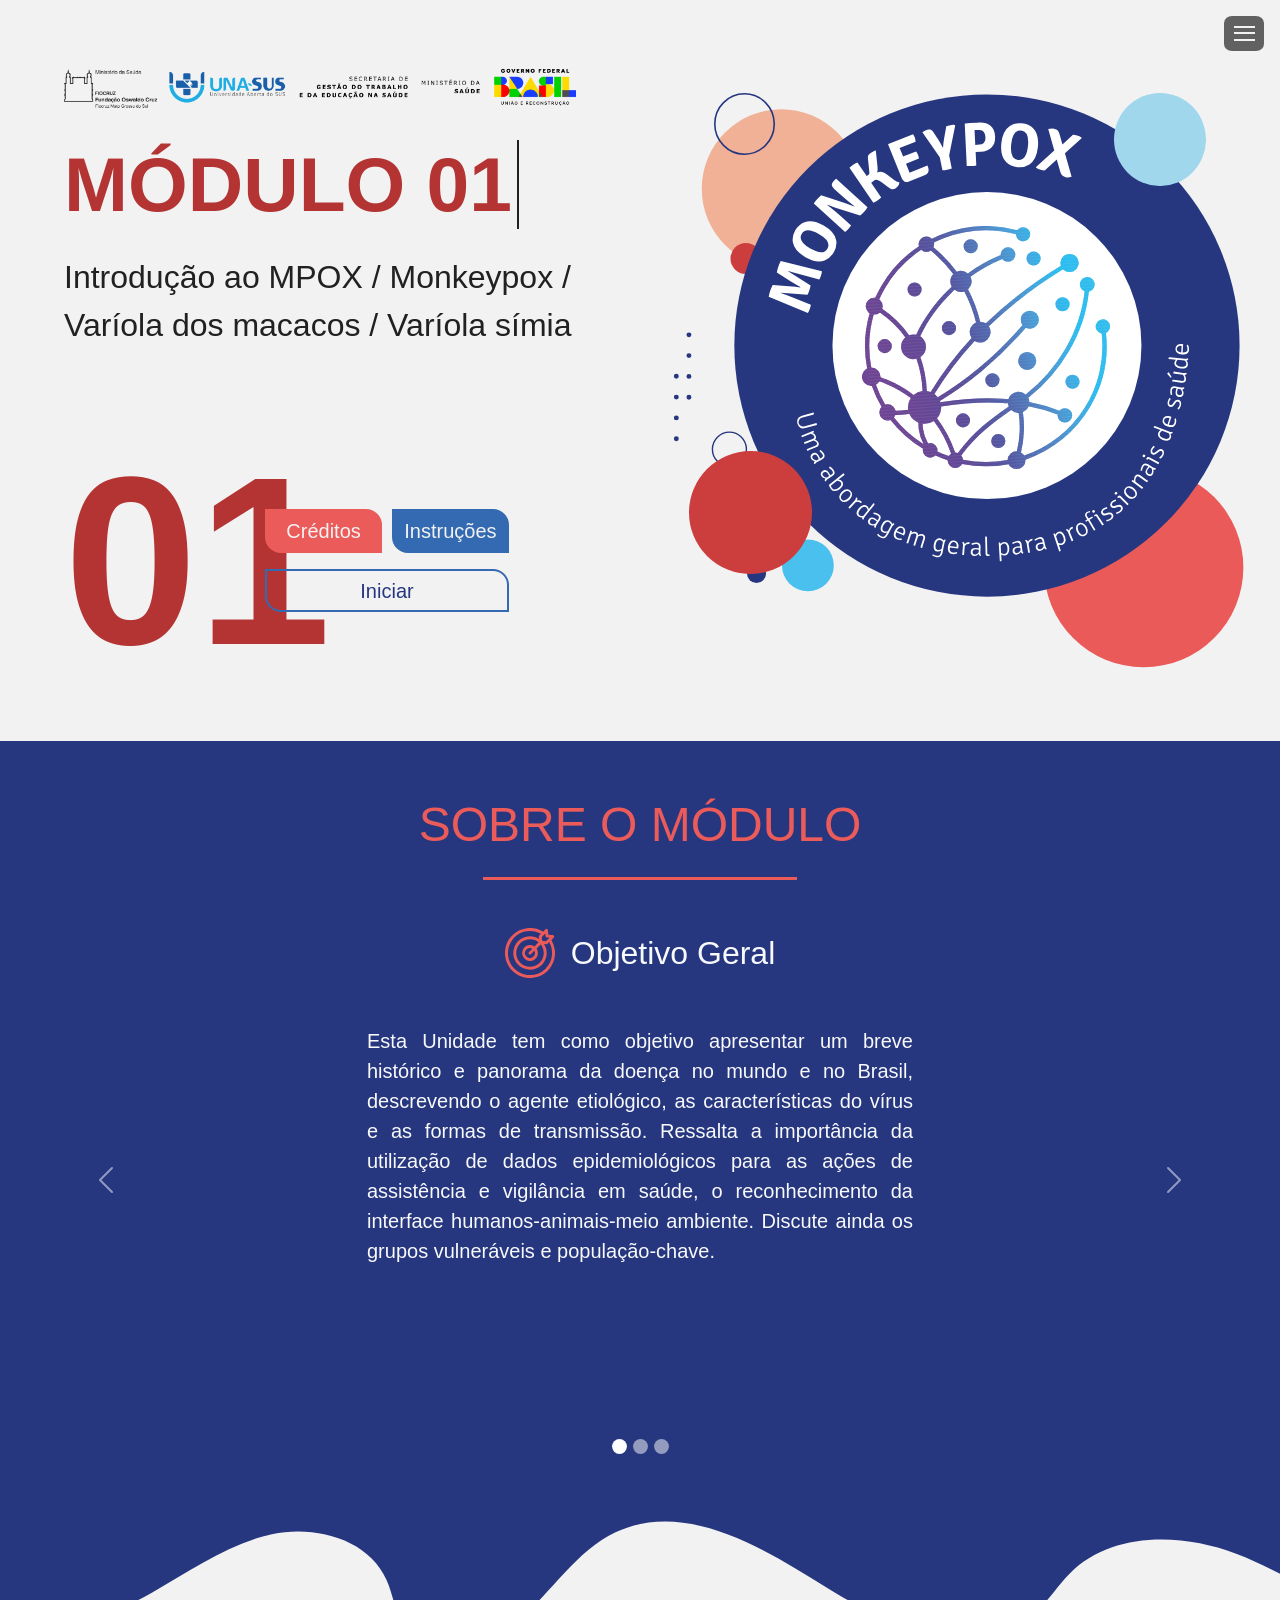
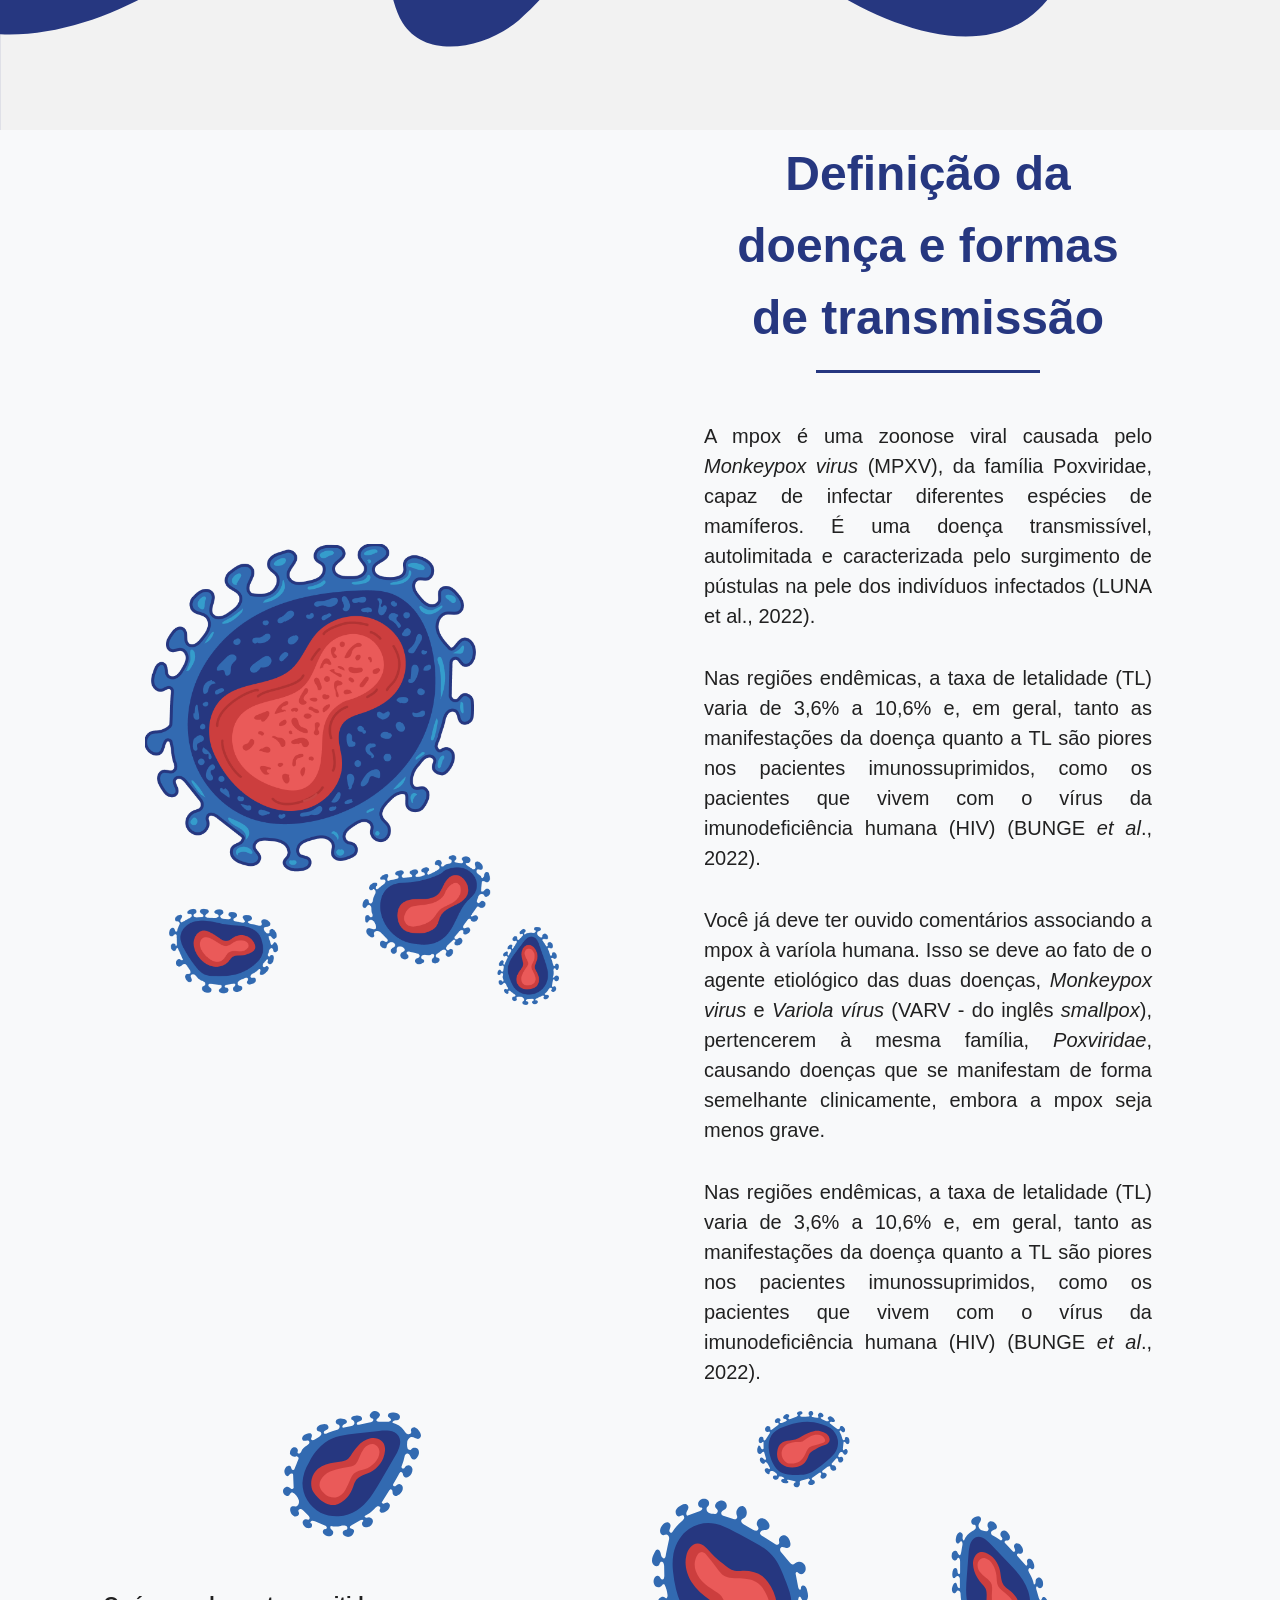
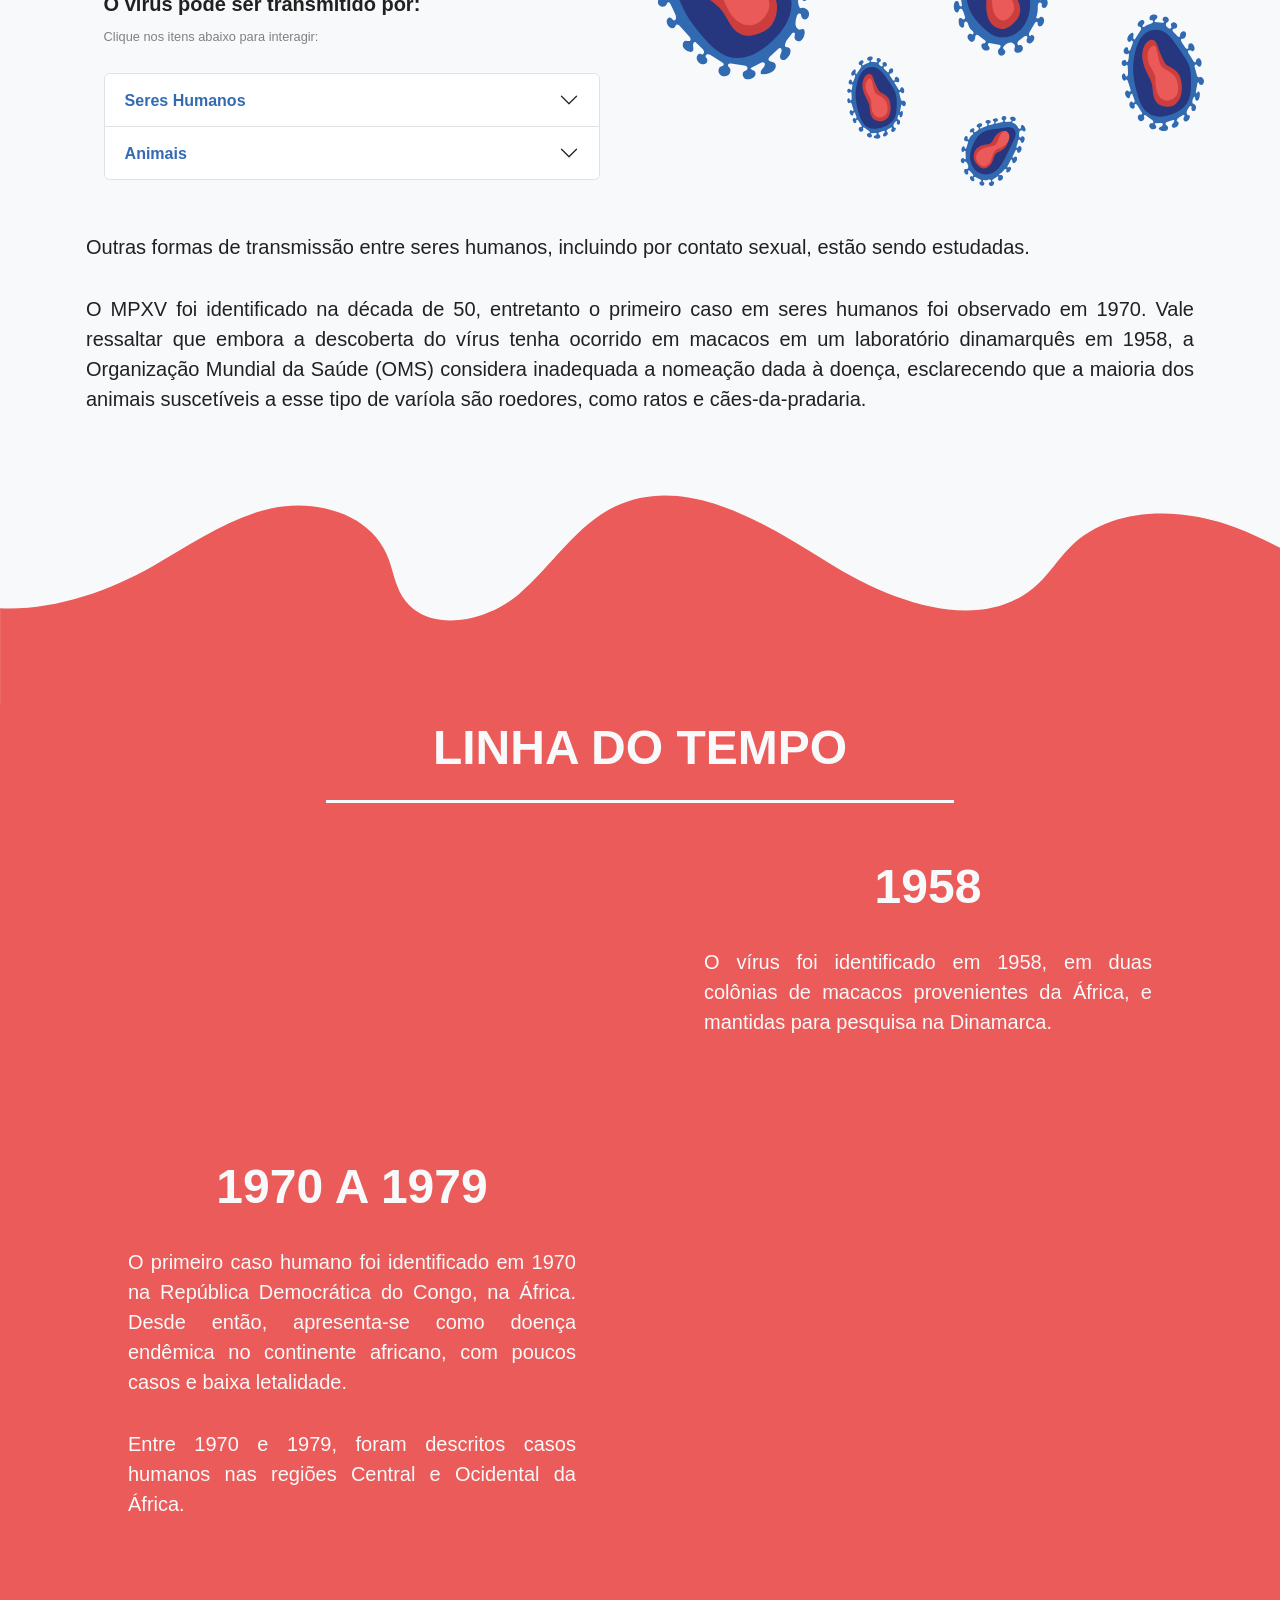
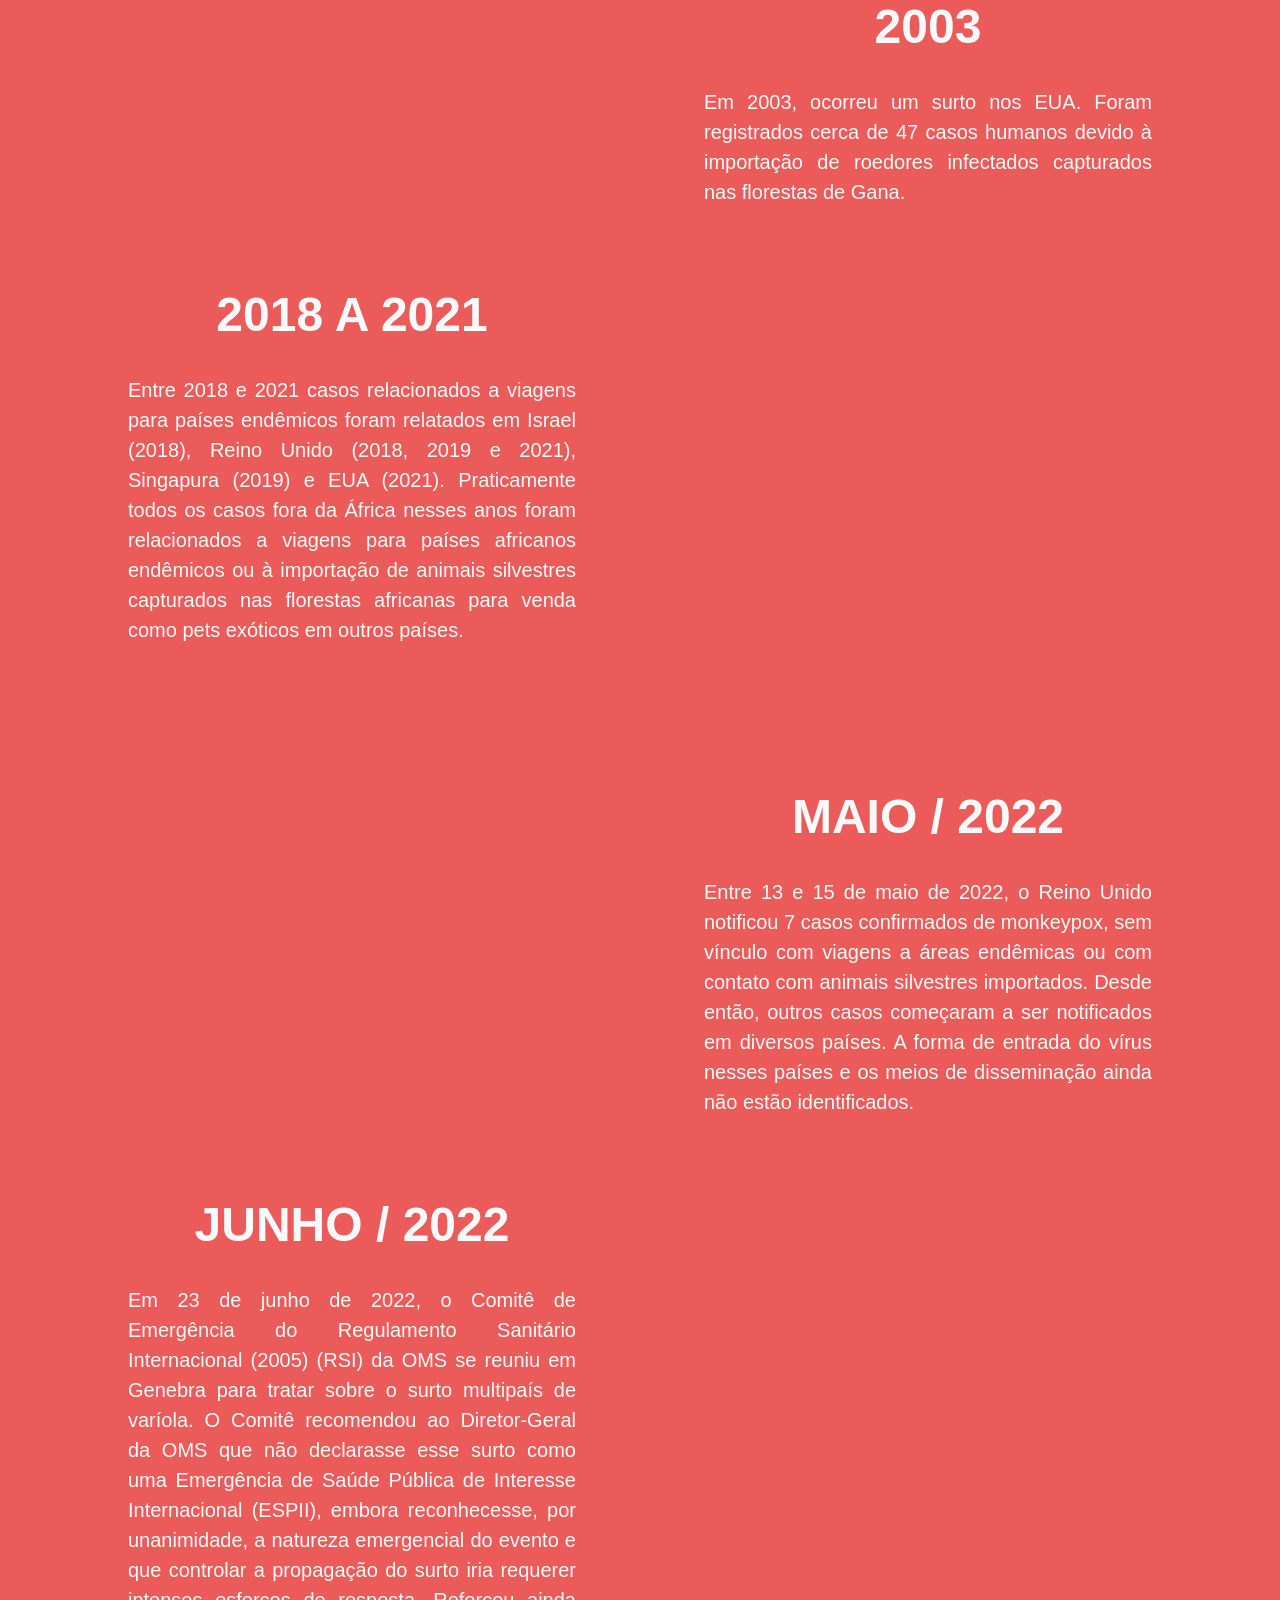
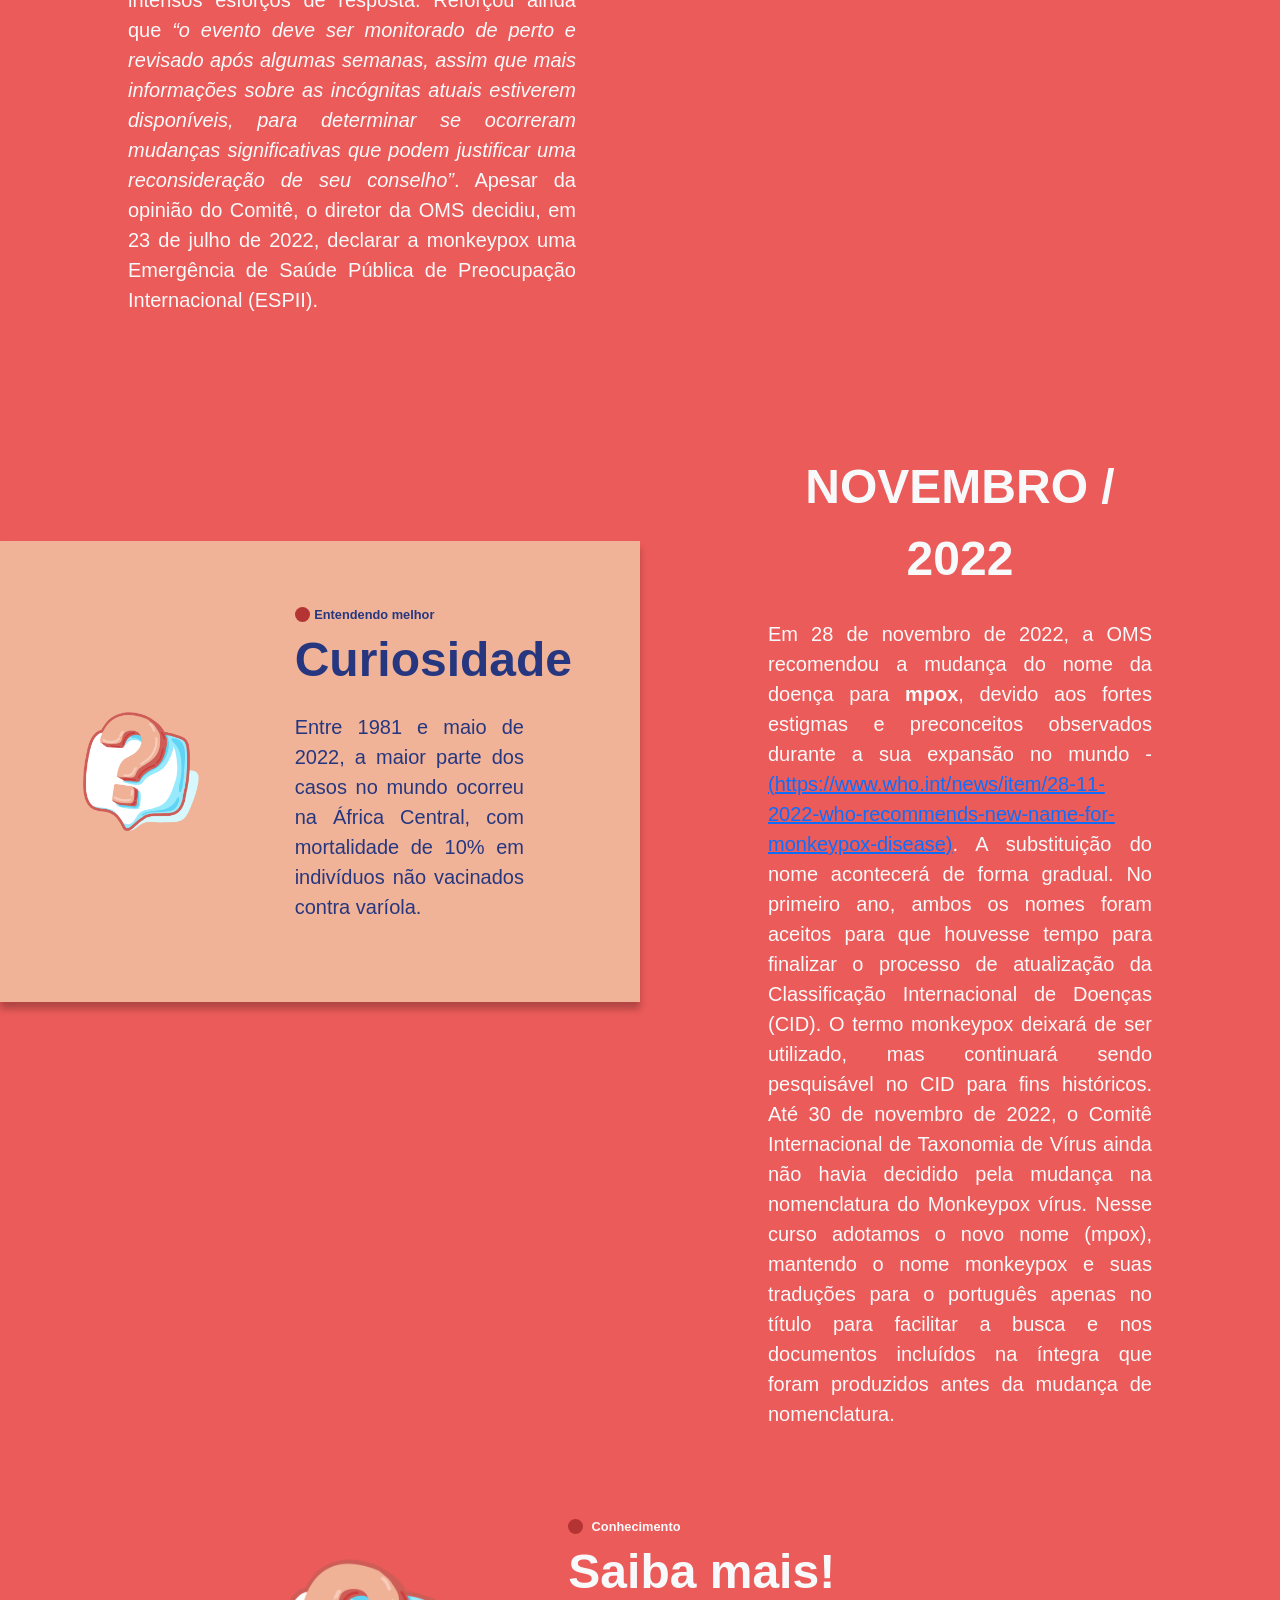
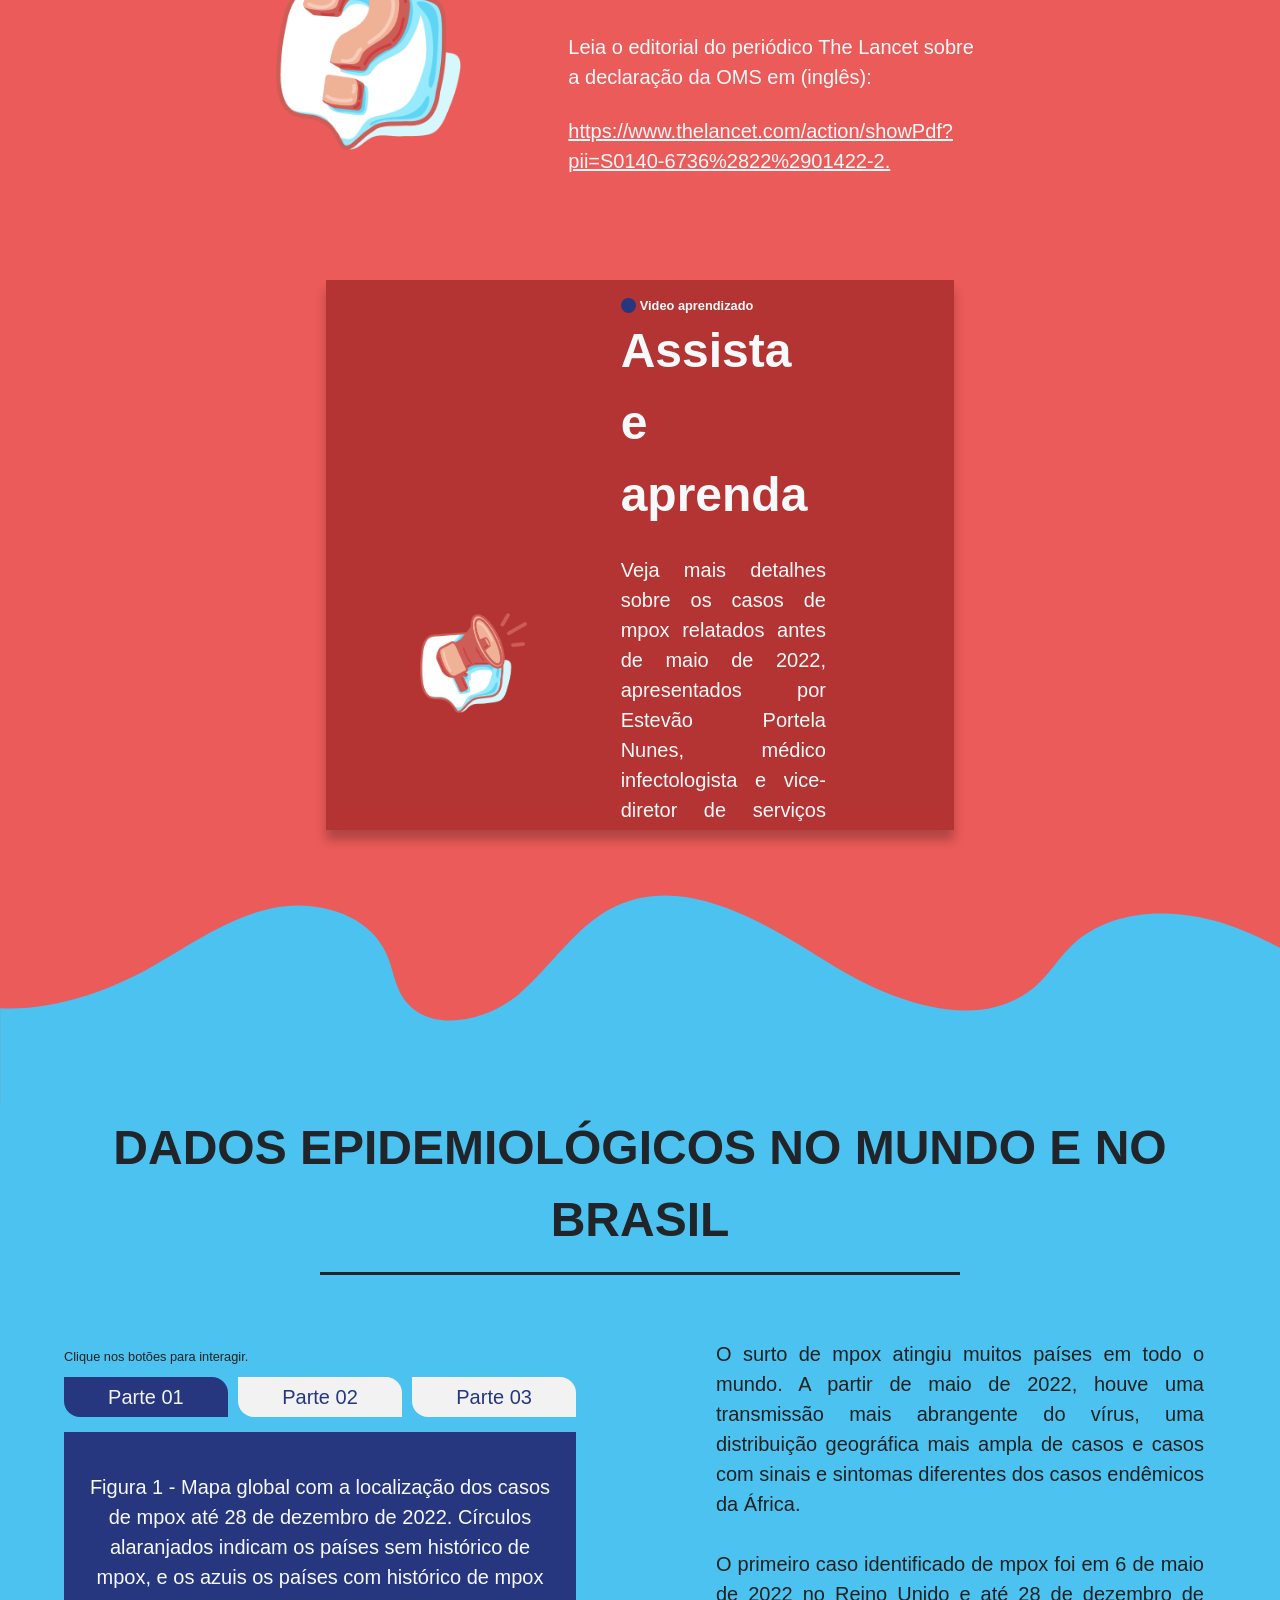
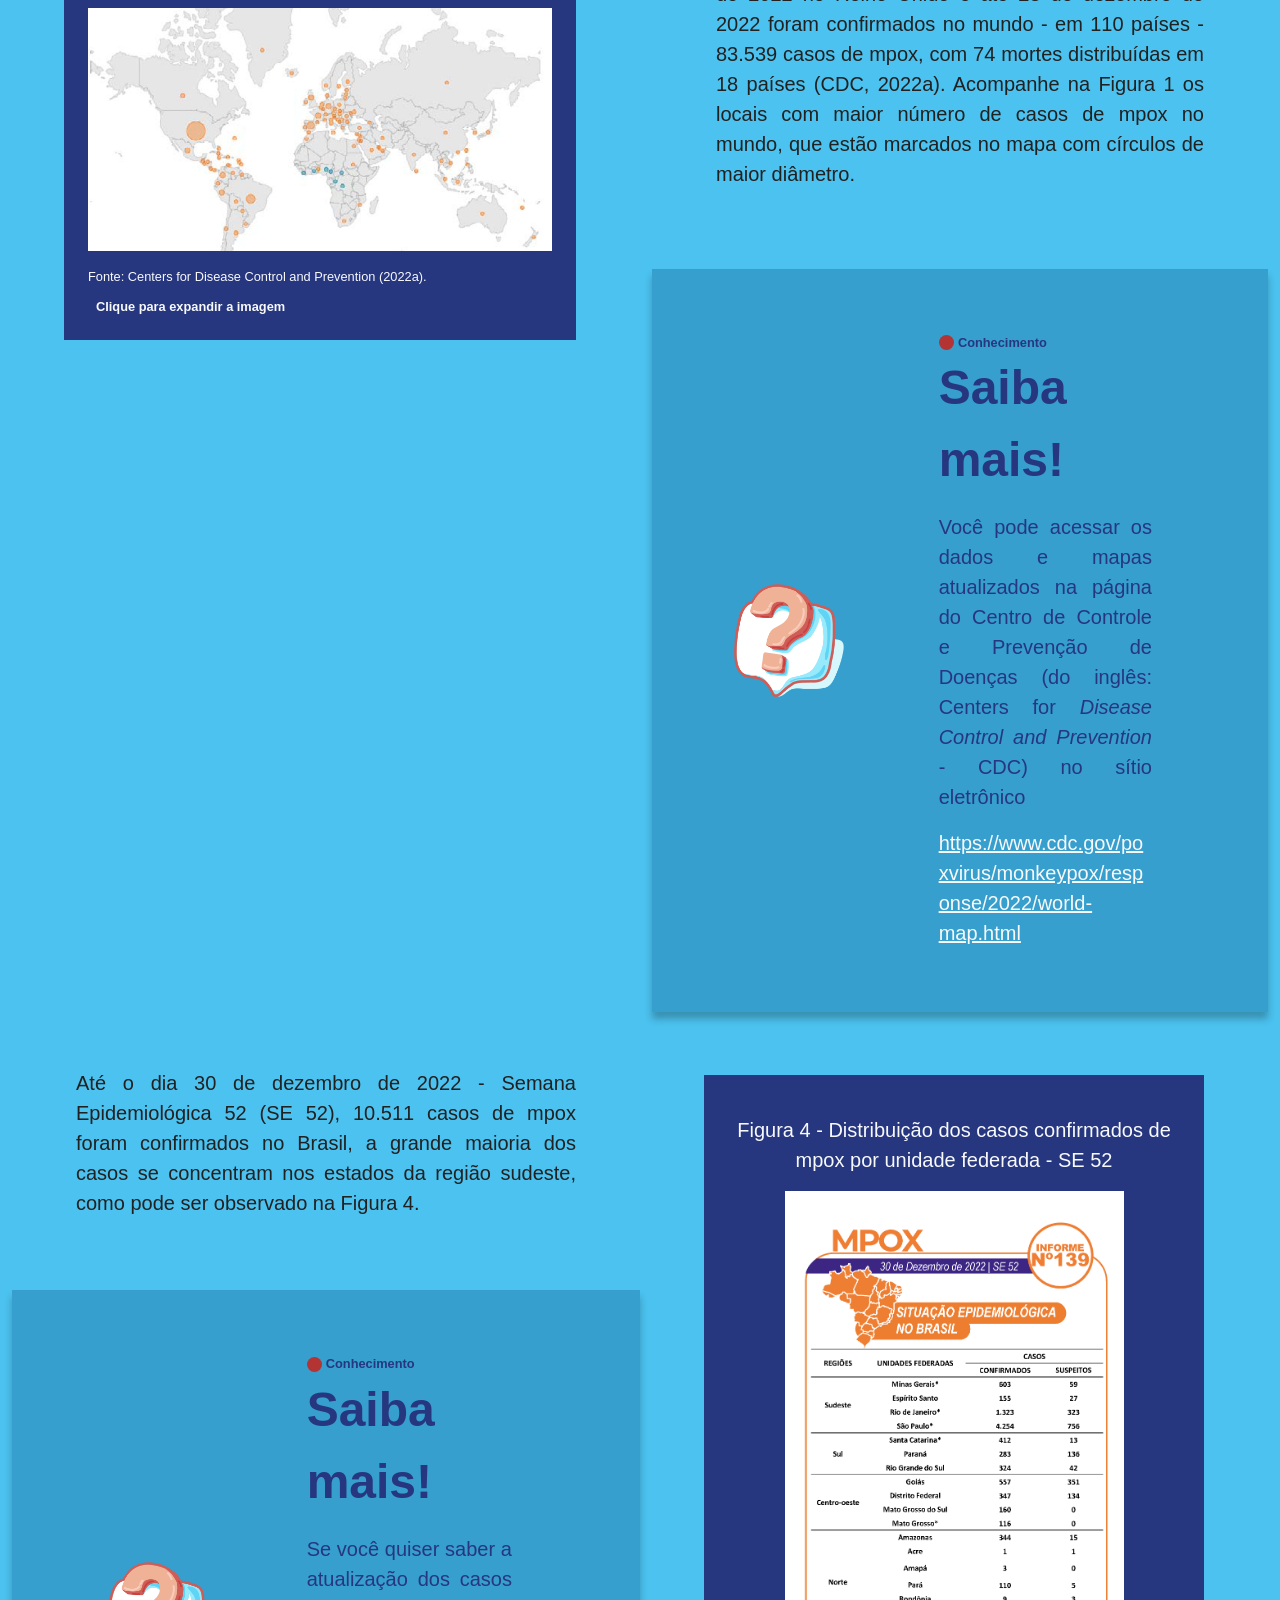
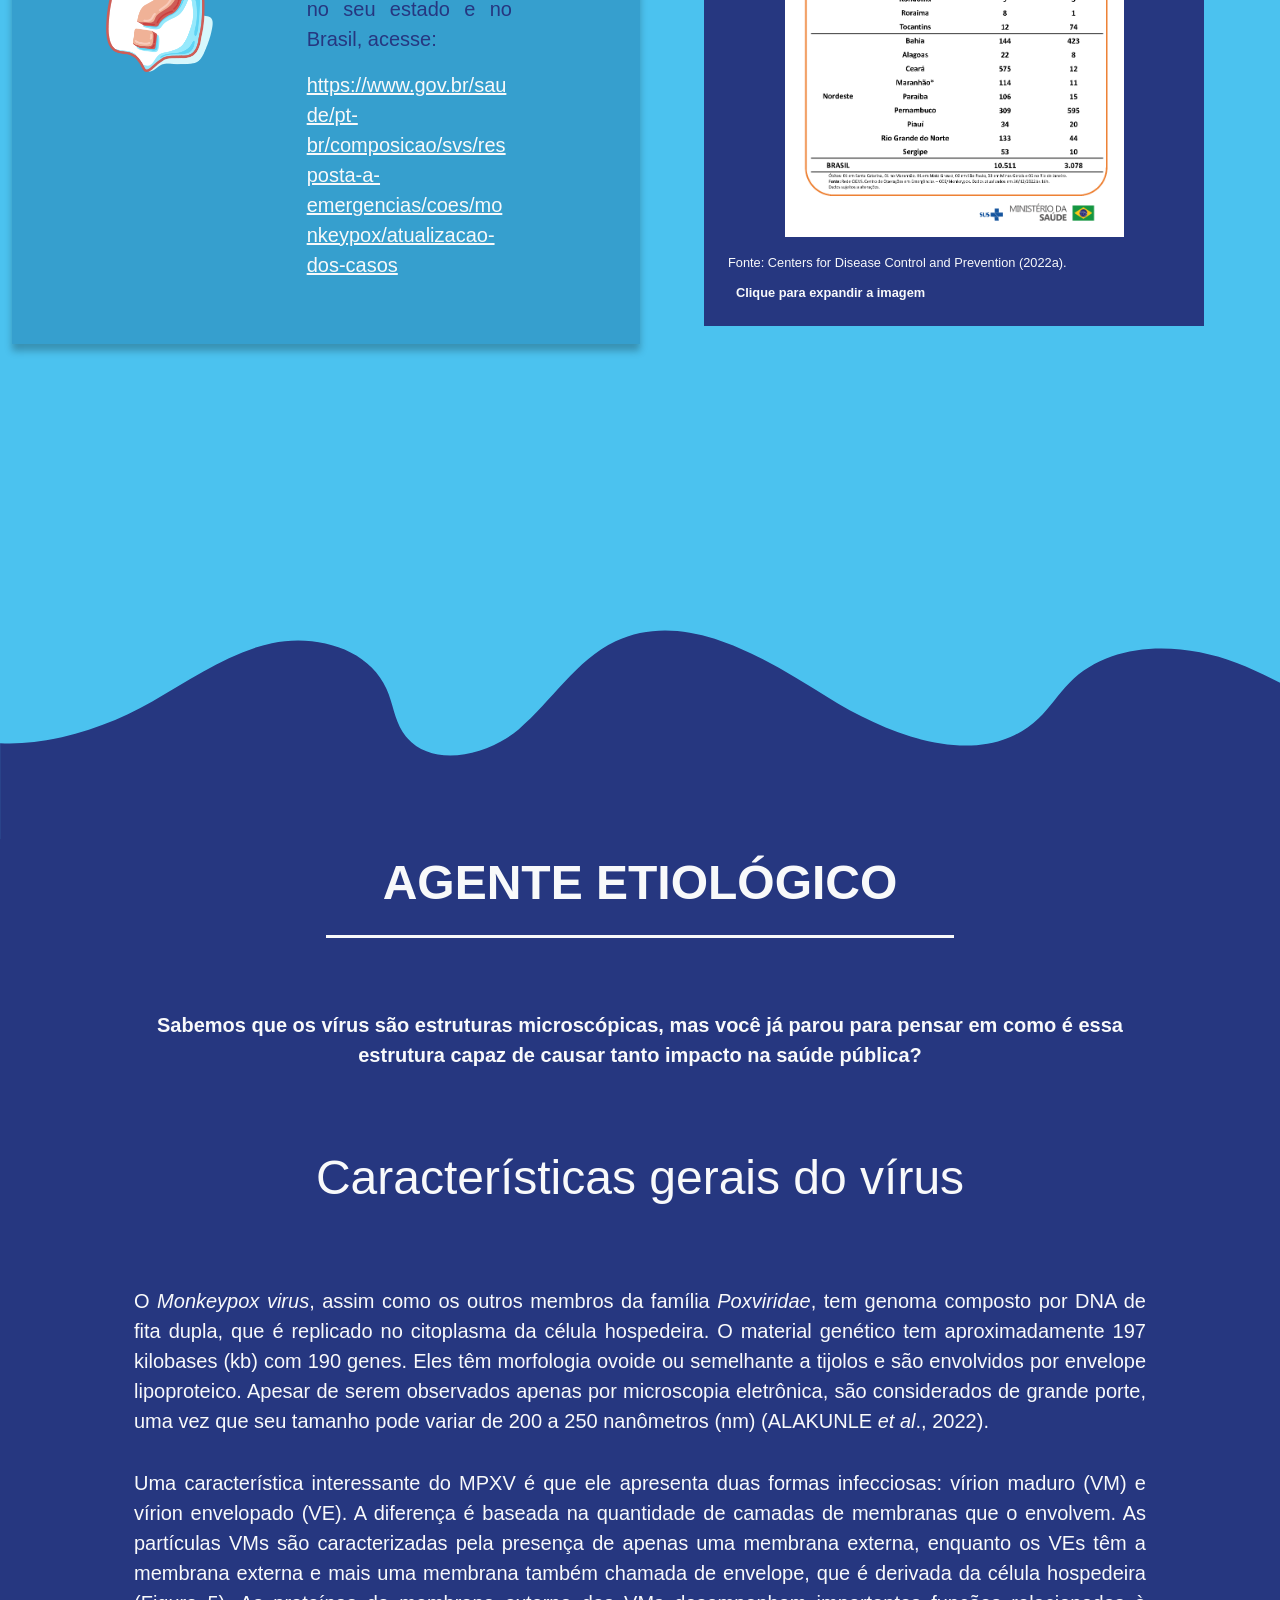
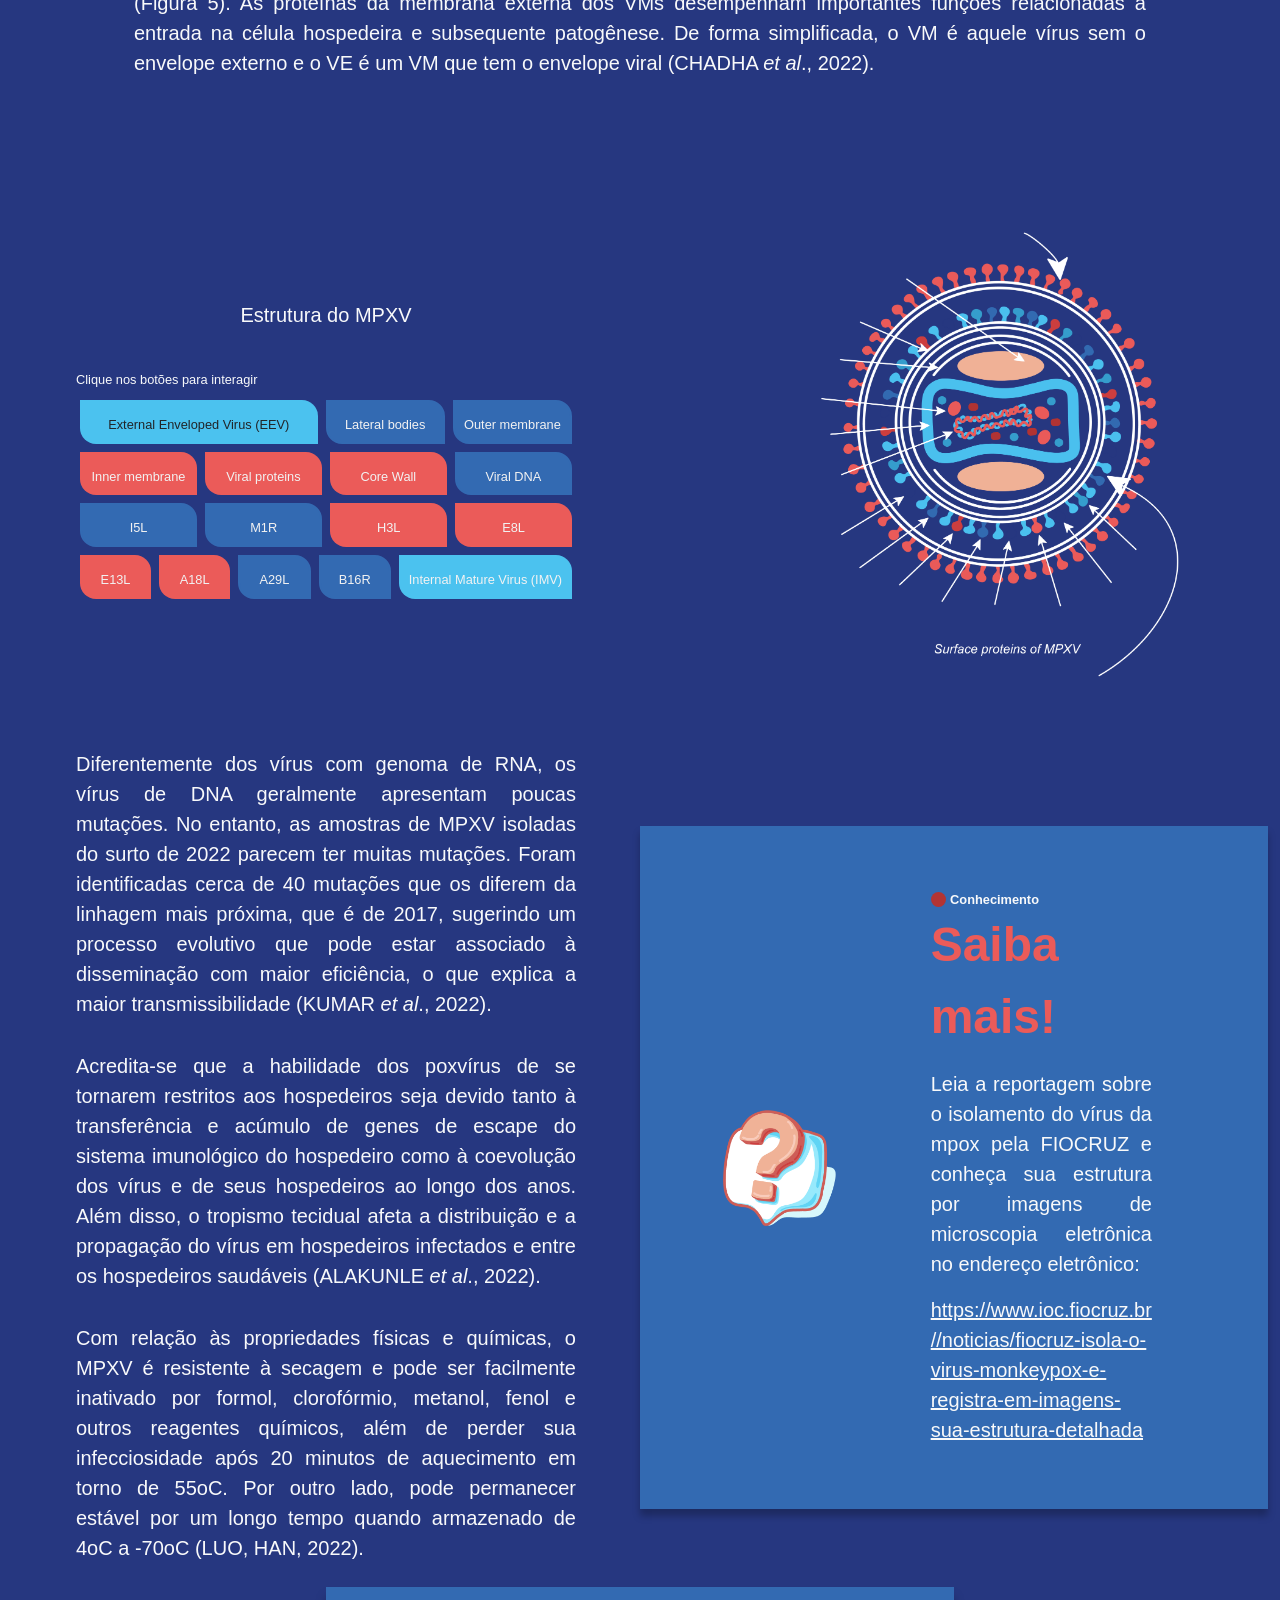
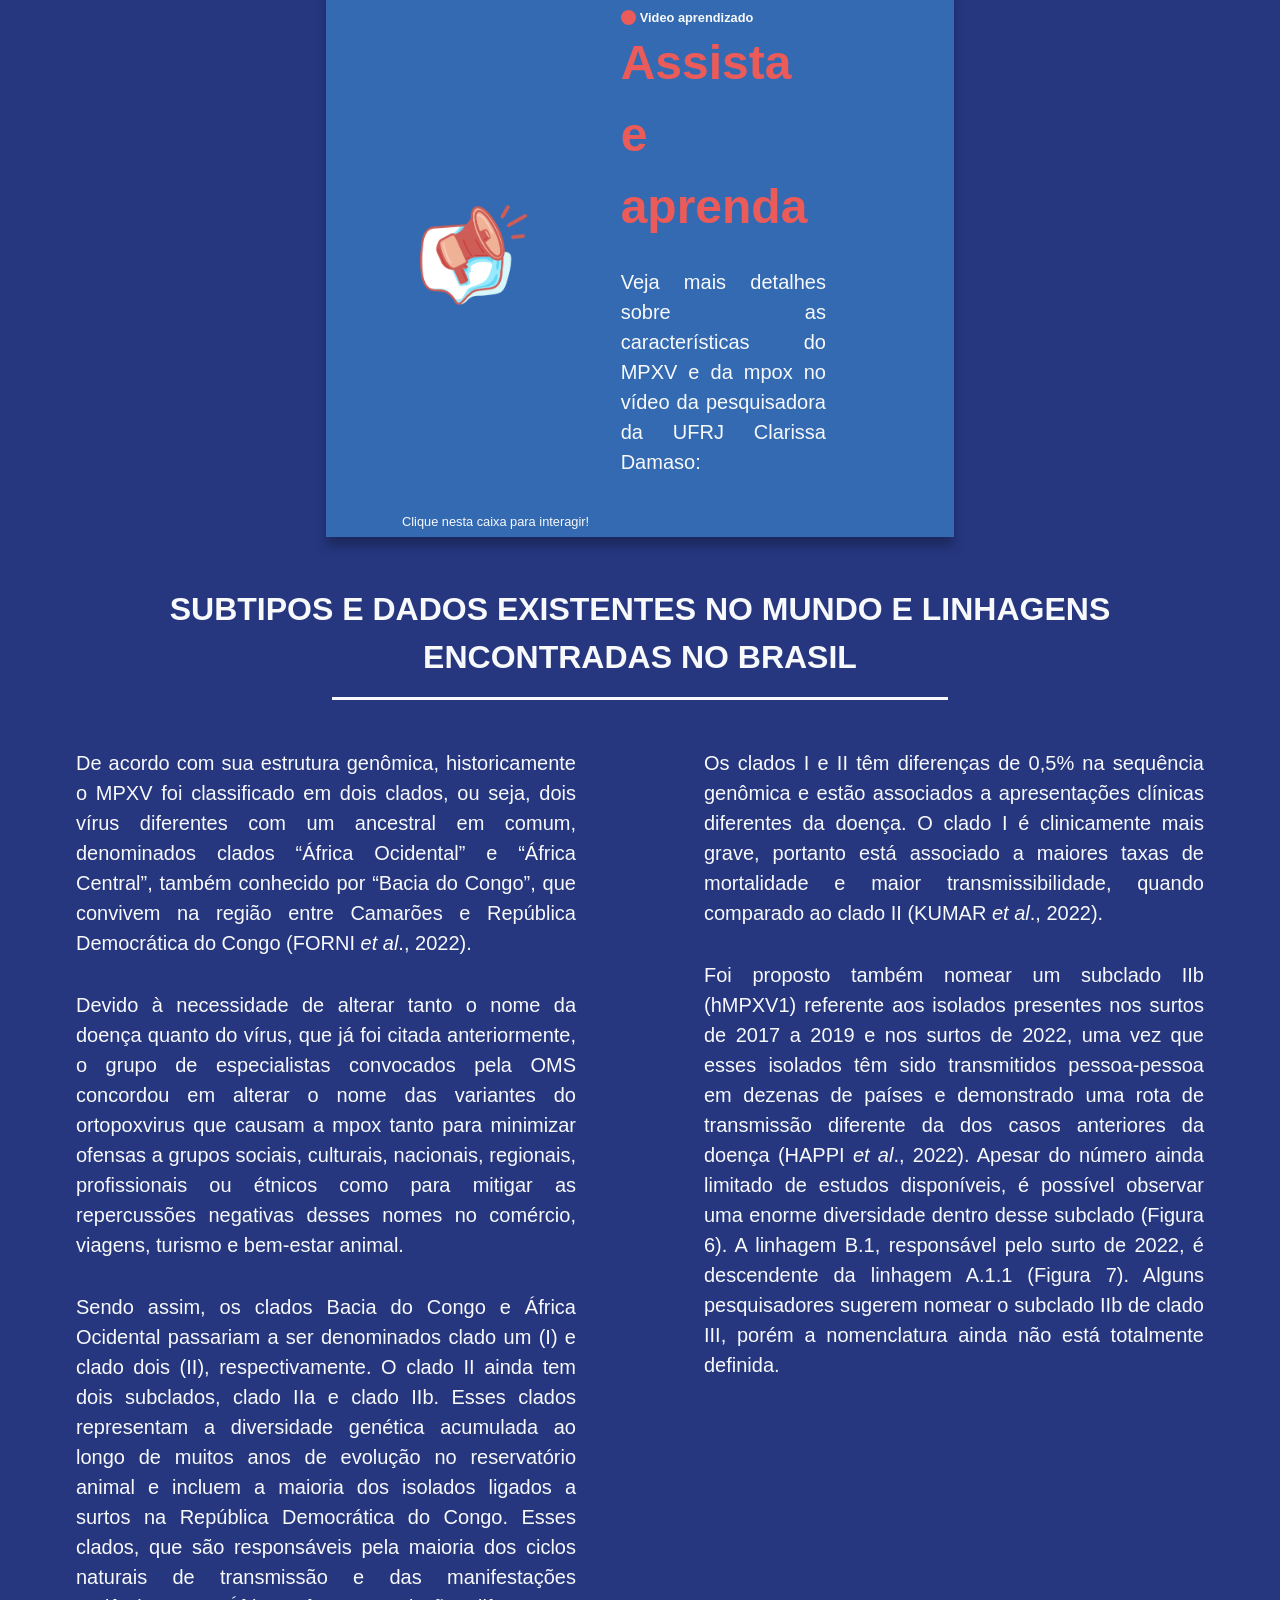
==== commit 7822db66: "modulo 01 pronto com animações e bootstrap empacotado" ====
--- a/index.html
+++ b/index.html
@@ -1,1373 +1,1373 @@
-<!DOCTYPE html>
-<html lang="pt-br">
-
-<head>
-    <meta charset="UTF-8">
-    <meta name="author" content="Aparicio Fermiano dos Santos Junior">
-    <meta name="viewport" content="width=device-width, initial-scale=1.0">
-    <link href="https://cdn.jsdelivr.net/npm/bootstrap@5.3.0-alpha1/dist/css/bootstrap.min.css" rel="stylesheet"
-        integrity="sha384-GLhlTQ8iRABdZLl6O3oVMWSktQOp6b7In1Zl3/Jr59b6EGGoI1aFkw7cmDA6j6gD" crossorigin="anonymous">
-    <link rel="stylesheet" href="https://cdn.jsdelivr.net/npm/bootstrap-icons@1.10.3/font/bootstrap-icons.css">
-    <link rel="stylesheet" href="./css/animacao.min.css">
-    <link rel="stylesheet" href="./css/style.min.css">
-    <link rel="stylesheet" href="./css/sidenav.min.css">
-    <!-- https://github.com/AparicioFermiano -->
-    <title>Módulo 01</title>
-</head>
-
-<body>
-    <div class="offcanvas"></div>
-    <!-- SIDEBAR -->
-    <button type="button" class="btn-sidebar" aria-expanded="false" aria-label="Botão - Menu lateral" onclick="nav()">
-        <span></span>
-        <span></span>
-        <span></span>
-    </button>
-
-    <div class="sidebar">
-        <div>
-            <img src="./image/logo_sidebar.png" alt="Logo Monkeypox" class="d-block mx-auto w-50 w-md-75 mb-3">
-            <!-- SIDEBAR - HOME -->
-            <div class="sidebar-item">
-                <a href="#" class="d-flex">
-                    <div class="sidebar-item-icon">
-                        <i class="bi bi-house"></i>
-                    </div>
-                    <div class="sidebar-item-title">
-                        Início
-                    </div>
-                </a>
-            </div>
-            <div class="sidebar-item">
-                <a href="#sobre" class="d-flex">
-                    <div class="sidebar-item-icon">
-                        <i class="bi bi-exclamation-diamond"></i>
-                    </div>
-                    <div class="sidebar-item-title">
-                        Sobre o módulo
-                    </div>
-                </a>
-            </div>
-            <div class="sidebar-item">
-                <a href="#definicao" class="d-flex">
-                    <div class="sidebar-item-icon font-oswald text-center">
-                        <b>01</b>
-                    </div>
-                    <div class="sidebar-item-title">
-                        Definição da doença e formas de transmissão
-                    </div>
-                </a>
-            </div>
-            <div class="sidebar-item">
-                <a href="#dados" class="d-flex">
-                    <div class="sidebar-item-icon font-oswald text-center">
-                        <b>02</b>
-                    </div>
-                    <div class="sidebar-item-title">
-                        Dados epidemiológicos no mundo e no Brasil
-                    </div>
-                </a>
-            </div>
-            <div class="sidebar-item">
-                <a href="#caracteristicas" class="d-flex">
-                    <div class="sidebar-item-icon font-oswald text-center">
-                        <b>03</b>
-                    </div>
-                    <div class="sidebar-item-title">
-                        Características gerais do vírus
-                    </div>
-                </a>
-            </div>
-            <div class="sidebar-item">
-                <a href="#subtipos" class="d-flex">
-                    <div class="sidebar-item-icon font-oswald text-center">
-                        <b>04</b>
-                    </div>
-                    <div class="sidebar-item-title">
-                        Subtipos e clados existentes no mundo
-                    </div>
-                </a>
-            </div>
-            <div class="sidebar-item">
-                <a href="#interface" class="d-flex">
-                    <div class="sidebar-item-icon font-oswald text-center">
-                        <b>05</b>
-                    </div>
-                    <div class="sidebar-item-title">
-                        Interface humanos-animais-meio ambiente
-                    </div>
-                </a>
-            </div>
-            <div class="sidebar-item">
-                <a href="#grupos" class="d-flex">
-                    <div class="sidebar-item-icon font-oswald text-center">
-                        <b>06</b>
-                    </div>
-                    <div class="sidebar-item-title">
-                        Grupos vulneráveis e população-chave
-                    </div>
-                </a>
-            </div>
-            <div class="sidebar-item">
-                <a href="#referencias" class="d-flex">
-                    <div class="sidebar-item-icon font-oswald text-center">
-                        <b>07</b>
-                    </div>
-                    <div class="sidebar-item-title">
-                        Referências
-                    </div>
-                </a>
-            </div>
-        </div>
-        <!-- BOTOES CARROSEL -->
-        <div class="d-flex justify-content-around px-4">
-            <button type="button" class="btn-sidebar-icon" onclick="sair()">
-                <i class="bi bi-door-open"></i>
-            </button>
-            <button type="button" class="btn-sidebar-icon">
-                <i class="bi bi-person-badge"></i>
-            </button>
-            <button type="button" class="btn-sidebar-icon" data-bs-toggle="modal"
-            data-bs-target="#instrucao_navegacao">
-                <i class="bi bi-exclamation-circle"></i>
-            </button>
-        </div>
-    </div>
-
-    <div id="capa" class="container-fluid">
-        <div class="row pt-mobile-5">
-            <div class="col-12 col-lg-6 padding-x-container pt-5">
-                <img src="./image/logos.png" alt="Logos" class="img-fluid">
-                <div>
-                    <span class="modulo-capa secondary-dark bold digitando mt-3">MÓDULO 01</span><br>
-                    <p class="mt-3 mb-2 titulo-capa pb-4">Introdução ao MPOX / Monkeypox / Varíola dos macacos / Varíola
-                        símia
-                    </p>
-                </div>
-                <div class="row">
-                    <div class="col-12 col-md-3 col-lg-3 capitulo-capa secondary-dark">01</div>
-                    <div class="col-12 col-md-9 col-lg-6 m-auto w-lg-50">
-                        <div class="w-100 d-flex justify-content-between mb-3">
-                            <button class="button btn-col-2 btn-secondary">Créditos</button>
-                            <button class="button btn-col-2" data-bs-toggle="modal"
-                                data-bs-target="#instrucao_navegacao">Instruções</button>
-                        </div>
-                        <a class="button w-100 btn-outline" href="#sobre">Iniciar</a>
-                    </div>
-                    <!-- Modal -->
-                    <div class="modal fade" id="instrucao_navegacao" tabindex="-1" aria-hidden="true">
-                        <div class="modal-dialog modal-dialog-centered">
-                            <div class="modal-content modal-conteudo">
-                                <div class="mx-auto border-0">
-                                    <button type="button" class="btn-close bg-light border rounded-circle p-3"
-                                        data-bs-dismiss="modal" aria-label="Close"></button>
-                                </div>
-                                <div class="pt-3 text-justify">
-                                    <p class="py-2 bold text-center">Instruções para navegação
-                                    </p>
-                                    <p>Você pode ajustar a visualização do material de acordo com o nível de zoom do seu
-                                        navegador, pressione:
-                                    </p>
-                                    <div class="text-center">
-                                        <p><kbd>CTRL</kbd> + <kbd>+</kbd> : Aumentar o zoom</p>
-                                        <p><kbd>CTRL</kbd> + <kbd>-</kbd> : Diminuir o zoom</p>
-                                    </div>
-
-                                    <div class="py-2">
-                                        Quando uma palavra do texto estiver <u>destacada</u> com a cor principal do
-                                        módulo e sublinhada, isso indica que há conteúdo adicional relacionado ao
-                                        contexto. Clique na palavra para obter mais informações e aprofundar
-                                        seu estudo;
-                                    </div>
-                                </div>
-                            </div>
-                        </div>
-                    </div>
-                </div>
-            </div>
-
-            <div class="col-12 col-lg-6 d-flex align-items-center pt-mobile-5">
-                <div class="position-relative w-100 pt-mobile-5">
-                    <img src="./image/logo_mpox_capa.svg" alt="Logo MPOX" class="mx-auto w-100">
-                    <div class="position-absolute detalhe-1">
-                        <img src="./image/capa_detalhes_1.svg" alt="Detalhes" class="img-animacao move-up-down">
-                    </div>
-                    <div class="position-absolute detalhe-2">
-                        <img src="./image/capa_detalhes_2.svg" alt="Detalhes" class="img-animacao move-x">
-                    </div>
-                    <div class="position-absolute detalhe-3">
-                        <img src="./image/capa_detalhes_3.svg" alt="Detalhes" class="img-animacao move-zoom">
-                    </div>
-                </div>
-            </div>
-        </div>
-    </div>
-    <div id="sobre" class="container-fluid pt-5 bg-primary-dark-hover">
-        <p class="titulo text-center secondary">SOBRE O MÓDULO</p>
-        <div class="line bg-secondary w-25"></div>
-        <div id="carouselExampleIndicators" class="carousel slide carousel-person" data-bs-ride="carousel">
-            <div class="carousel-indicators">
-                <button type="button" data-bs-target="#carouselExampleIndicators" data-bs-slide-to="0"
-                    class="active circle" aria-current="true" aria-label="Slide 1"></button>
-                <button type="button" data-bs-target="#carouselExampleIndicators" data-bs-slide-to="1" class="circle"
-                    aria-label="Slide 2"></button>
-                <button type="button" data-bs-target="#carouselExampleIndicators" data-bs-slide-to="2" class="circle"
-                    aria-label="Slide 3"></button>
-            </div>
-            <div class="carousel-inner">
-                <div class="carousel-item active">
-                    <div class="container">
-                        <div class="row justify-content-center text-justify">
-                            <div class="col-12 col-md-6 py-5 text-light">
-                                <div class="d-flex justify-content-center">
-                                    <img src="./image/objetivo_geral.svg" alt="Objetivo Geral" class="mx-2" width="50">
-                                    <span class="titulo-capa font-oswald my-auto mx-2">Objetivo Geral</span>
-                                </div>
-                                <p class="py-5 d-flex align-items-center">Esta Unidade tem como objetivo apresentar um
-                                    breve histórico e panorama da doença no mundo e no Brasil, descrevendo o agente
-                                    etiológico, as características do vírus e as formas de transmissão. Ressalta a
-                                    importância da utilização de dados epidemiológicos para as ações de assistência e
-                                    vigilância em saúde, o reconhecimento da interface humanos-animais-meio ambiente.
-                                    Discute ainda os grupos vulneráveis e população-chave. </p>
-                            </div>
-                        </div>
-                    </div>
-                </div>
-                <div class="carousel-item">
-                    <div class="container">
-                        <div class="row justify-content-center text-justify">
-                            <div class="col-12 col-md-6 py-5 text-light">
-                                <div class="d-flex justify-content-center">
-                                    <img src="./image/objetivo_aprendizado.svg" alt="Objetivo de aprendizado"
-                                        class="mx-2" width="50">
-                                    <span class="titulo-capa font-oswald my-auto mx-2">Objetivo de Aprendizagem</span>
-                                </div>
-                                <ul class="py-5">
-                                    <li>Compreender o histórico da doença e seu surgimento no mundo e no Brasil;</li>
-                                    <li>Descrever as características do vírus e as formas de transmissão;</li>
-                                    <li>Utilizar dados epidemiológicos no mundo e no Brasil;</li>
-                                    <li>Compreender o agente etiológico e suas características gerais;</li>
-                                    <li>Reconhecer a interface humanos-animais-meio ambiente;</li>
-                                    <li>Identificar os grupos vulneráveis e população-chave.</li>
-                                </ul>
-                            </div>
-                        </div>
-                    </div>
-                </div>
-                <div class="carousel-item">
-                    <div class="container">
-                        <div class="row justify-content-center">
-                            <div class="col-12 col-md-6 py-5 text-light">
-                                <div class="d-flex justify-content-center">
-                                    <img src="./image/carga_horaria.svg" alt="Carga horaria" class="mx-2" width="50">
-                                    <span class="titulo-capa font-oswald my-auto mx-2">Carga horária</span>
-                                </div>
-                                <p class="py-5 text-center">10 horas</p>
-                            </div>
-                        </div>
-                    </div>
-                </div>
-            </div>
-            <button class="carousel-control-prev" type="button" data-bs-target="#carouselExampleIndicators"
-                data-bs-slide="prev">
-                <span class="carousel-control-prev-icon" aria-hidden="true"></span>
-                <span class="visually-hidden">Previous</span>
-            </button>
-            <button class="carousel-control-next" type="button" data-bs-target="#carouselExampleIndicators"
-                data-bs-slide="next">
-                <span class="carousel-control-next-icon" aria-hidden="true"></span>
-                <span class="visually-hidden">Next</span>
-            </button>
-        </div>
-    </div>
-    <div class="onda onda-light"></div>
-    <div id="definicao" class="container-fluid pt-2 bg-light">
-        <div class="row justify-content-center padding-x-container">
-            <div class="col-12 col-lg-6 order-last order-lg-first d-flex align-items-center">
-                <img src="./image/modulo01/introducao_detalhes_1.png" alt="Virus" class="d-block mx-auto w-100 w-lg-75 mx-2">
-            </div>
-            <div class="col-12 col-lg-6 padding-x-container order-first order-lg-last">
-                <p class="titulo font-oswald primary-dark-hover medium text-center">Definição da doença e formas de
-                    transmissão
-                </p>
-                <div class="line bg-primary-dark-hover"></div>
-                <div class="text-justify">
-                    <p class="pt-5 py-2">A mpox é uma zoonose viral causada pelo <i>Monkeypox virus</i> (MPXV), da
-                        família Poxviridae, capaz de infectar diferentes espécies de mamíferos. É uma doença
-                        transmissível, autolimitada e caracterizada pelo surgimento de pústulas na pele dos indivíduos
-                        infectados (LUNA et al., 2022). </p>
-                    <p class="py-2">Nas regiões endêmicas, a taxa de letalidade (TL) varia de 3,6% a 10,6% e, em geral,
-                        tanto as manifestações da doença quanto a TL são piores nos pacientes imunossuprimidos, como os
-                        pacientes que vivem com o vírus da imunodeficiência
-                        humana (HIV) (BUNGE <i>et al</i>., 2022).</p>
-                    <p class="py-2">Você já deve ter ouvido comentários associando a mpox à varíola humana. Isso se deve
-                        ao fato de o agente etiológico das duas doenças, <i>Monkeypox virus</i> e <i>Variola vírus</i>
-                        (VARV - do
-                        inglês <i>smallpox</i>), pertencerem à mesma família, <i>Poxviridae</i>,
-                        causando doenças que se manifestam de forma semelhante clinicamente, embora a mpox seja menos
-                        grave.</p>
-                    <p class="py-2">
-                        Nas regiões endêmicas, a taxa de letalidade (TL) varia de 3,6% a 10,6% e, em geral, tanto as
-                        manifestações da doença quanto a TL são piores nos pacientes imunossuprimidos, como os pacientes
-                        que vivem com o vírus da imunodeficiência humana (HIV) (BUNGE <i>et al</i>., 2022).
-                    </p>
-                </div>
-            </div>
-        </div>
-        <div class="row padding-x-container">
-            <div class="col-12 col-lg-6">
-                <img src="./image/modulo01/introducao_detalhes_2.svg" alt="Virus" class="d-block mx-auto w-25 mx-2">
-                <div class="padding-desk-5 padding-y-mobile-5">
-                    <div class="py-4">
-                        <span class="bold">O vírus pode ser transmitido por:</span><br>
-                        <small class="desativado">Clique nos itens abaixo para interagir:</small>
-                    </div>
-                    <div class="accordion" id="accordion_transmissao">
-                        <div class="accordion-item">
-                            <h2 class="accordion-header">
-                                <button class="accordion-button collapsed" type="button" data-bs-toggle="collapse"
-                                    data-bs-target="#accordion_transmissao_1" aria-expanded="false"
-                                    aria-controls="accordion_transmissao">
-                                    Seres Humanos
-                                </button>
-                            </h2>
-                            <div id="accordion_transmissao_1" class="accordion-collapse collapse"
-                                data-bs-parent="#accordion_transmissao">
-                                <div class="accordion-body">
-                                    <ul class="p-4 small">
-                                        <li class="py-1">Contato próximo com lesões cutâneas, secreções respiratórias ou
-                                            objetos recentemente contaminados;</li>
-                                        <li class="py-1">Contato prolongado, face a face, com secreções respiratórias;
-                                        </li>
-                                        <li class="py-1">Via vertical (transplacentária ou contato próximo entre a mãe e
-                                            o bebê durante e após o parto);</li>
-                                    </ul>
-                                </div>
-                            </div>
-                        </div>
-                        <div class="accordion-item">
-                            <h2 class="accordion-header">
-                                <button class="accordion-button collapsed" type="button" data-bs-toggle="collapse"
-                                    data-bs-target="#accordion_transmissao_2" aria-expanded="false"
-                                    aria-controls="accordion_transmissao">
-                                    Animais
-                                </button>
-                            </h2>
-                            <div id="accordion_transmissao_2" class="accordion-collapse collapse"
-                                data-bs-parent="#accordion_transmissao">
-                                <div class="accordion-body">
-                                    <ul class="p-4 small">
-                                        <li class="py-1">De animais infectados para outras espécies, incluindo humanos
-                                            (contato direto com sangue, outros fluidos corporais e/ou lesões do animal
-                                            infectado), e de humanos para animais.</li>
-                                    </ul>
-                                </div>
-                            </div>
-                        </div>
-                    </div>
-                </div>
-            </div>
-            <div class="col-12 col-lg-6">
-                <img src="./image/modulo01/introducao_detalhes_3.svg" alt="Virus" class="d-block mx-auto w-100 mx-2">
-            </div>
-        </div>
-        <div class="container text-justify p-3">
-            <p class="py-2">Outras formas de transmissão entre seres humanos, incluindo por contato sexual, estão sendo
-                estudadas.
-            </p>
-            <p class="py-2">O MPXV foi identificado na década de 50, entretanto o primeiro caso em seres humanos foi
-                observado em 1970. Vale ressaltar que embora a descoberta do vírus tenha ocorrido em macacos em um
-                laboratório dinamarquês em 1958, a Organização Mundial
-                da Saúde (OMS) considera inadequada a nomeação dada à doença, esclarecendo que a maioria dos animais
-                suscetíveis a esse tipo de varíola são roedores, como ratos e cães-da-pradaria.</p>
-        </div>
-    </div>
-    <div class="onda onda-secondary bg-light"></div>
-    <div id="tempo" class="container-fluid pt-2 bg-secondary overflow-hidden">
-        <p class="titulo font-oswald text-light medium text-center">LINHA DO TEMPO</p>
-        <div class="line bg-light"></div>
-        <div class="row justify-content-center padding-x-container">
-            <div class="col-12 col-lg-6 order-last order-lg-first d-flex align-items-center">
-                <img src="./image/modulo01/tempo_1958.png" alt="1958"
-                    class="d-block mx-auto w-50 w-sm-75 padding-desk-5 pt-md-0" data-animation="left-to-right">
-            </div>
-            <div class="col-12 col-lg-6 padding-x-container text-light order-first order-lg-last pt-md-5">
-                <p class="titulo font-oswald medium text-center">1958</p>
-                <p class="py-2 text-justify">O vírus foi identificado em 1958, em duas colônias de macacos provenientes
-                    da África, e mantidas para pesquisa na Dinamarca.</p>
-            </div>
-        </div>
-        <div class="row justify-content-center padding-x-container">
-            <div class="col-12 col-lg-6 padding-x-container text-light pt-md-5">
-                <p class="titulo font-oswald medium text-center">1970 A 1979</p>
-                <p class="py-2 text-justify">O primeiro caso humano foi identificado em 1970 na República Democrática do
-                    Congo, na África. Desde então, apresenta-se como doença endêmica no continente africano, com poucos
-                    casos e baixa letalidade.</p>
-                <p class="py-2 text-justify">Entre 1970 e 1979, foram descritos casos humanos nas regiões Central e
-                    Ocidental da África.</p>
-            </div>
-            <div class="col-12 col-lg-6 d-flex align-items-center">
-                <img src="./image/modulo01/tempo_1970.png" alt="1970 A 1979"
-                    class="d-block mx-auto w-50 w-sm-75 padding-desk-5 pt-md-0" data-animation="right-to-left">
-            </div>
-        </div>
-
-        <div class="row justify-content-center padding-x-container">
-            <div class="col-12 col-lg-6 order-last order-lg-first d-flex align-items-center">
-                <img src="./image/modulo01/tempo_2003.png" alt="2003"
-                    class="d-block mx-auto w-50 w-sm-75 padding-desk-5 pt-md-0" data-animation="left-to-right">
-            </div>
-            <div class="col-12 col-lg-6 padding-x-container text-light order-first order-lg-last pt-md-5">
-                <p class="titulo font-oswald medium text-center">2003</p>
-                <p class="py-2 text-justify">Em 2003, ocorreu um surto nos EUA. Foram registrados cerca de 47 casos
-                    humanos devido à importação de roedores infectados capturados nas florestas de Gana.</p>
-            </div>
-        </div>
-
-        <div class="row justify-content-center padding-x-container">
-            <div class="col-12 col-lg-6 padding-container text-light pt-md-5">
-                <p class="titulo font-oswald medium text-center">2018 A 2021</p>
-                <p class="py-2 text-justify">Entre 2018 e 2021 casos relacionados a viagens para países endêmicos foram
-                    relatados em Israel (2018), Reino Unido (2018, 2019 e 2021), Singapura (2019) e EUA (2021).
-                    Praticamente todos os casos fora da África nesses anos foram relacionados a viagens para países
-                    africanos endêmicos ou à importação de animais silvestres capturados nas florestas africanas para
-                    venda como pets exóticos em outros países.</p>
-            </div>
-            <div class="col-12 col-lg-6 d-flex align-items-center">
-                <img src="./image/modulo01/tempo_2018.png" alt="2018 A 2021"
-                    class="d-block mx-auto w-50 w-sm-75 mx-2 padding-desk-5 pt-md-0" data-animation="right-to-left">
-            </div>
-        </div>
-
-        <div class="row justify-content-center padding-x-container">
-            <div class="col-12 col-lg-6 order-last order-lg-first d-flex align-items-center">
-                <img src="./image/modulo01/tempo_maio_2022.png" alt="MAIO / 2022"
-                    class="d-block mx-auto w-50 w-sm-75 mx-2 padding-desk-5 pt-md-0" data-animation="left-to-right">
-            </div>
-            <div class="col-12 col-lg-6 padding-x-container text-light order-first order-lg-last pt-md-5">
-                <p class="titulo font-oswald medium text-center">MAIO / 2022</p>
-                <p class="py-2 text-justify">Entre 13 e 15 de maio de 2022, o Reino Unido notificou 7 casos confirmados
-                    de monkeypox, sem vínculo com viagens a áreas endêmicas ou com contato com animais silvestres
-                    importados. Desde então, outros casos começaram a ser notificados em diversos países. A forma de
-                    entrada do vírus nesses países e os meios de disseminação ainda não estão identificados.</p>
-            </div>
-        </div>
-
-        <div class="row justify-content-center padding-x-container">
-            <div class="col-12 col-lg-6 padding-container text-light pt-md-5">
-                <p class="titulo font-oswald medium text-center">JUNHO / 2022</p>
-                <p class="py-2 text-justify">Em 23 de junho de 2022, o Comitê de Emergência do Regulamento Sanitário
-                    Internacional (2005) (RSI) da OMS se reuniu em Genebra para tratar sobre o surto multipaís de
-                    varíola. O Comitê recomendou ao Diretor-Geral da OMS que não declarasse esse surto como uma
-                    Emergência de Saúde Pública de Interesse Internacional (ESPII), embora reconhecesse, por
-                    unanimidade, a natureza emergencial do evento e que controlar a propagação do surto iria requerer
-                    intensos esforços de resposta. Reforçou ainda que <i>“o evento deve ser monitorado de perto e
-                        revisado
-                        após algumas semanas, assim que mais informações sobre as incógnitas atuais estiverem
-                        disponíveis,
-                        para determinar se ocorreram mudanças significativas que podem justificar uma reconsideração de
-                        seu
-                        conselho”</i>. Apesar da opinião do Comitê, o diretor da OMS decidiu, em 23 de julho de 2022,
-                    declarar a
-                    monkeypox uma Emergência de Saúde Pública de Preocupação Internacional (ESPII).</p>
-            </div>
-            <div class="col-12 col-lg-6 d-flex align-items-center">
-                <img src="./image/modulo01/tempo_junho_2022.png" alt="JUNHO / 2022"
-                    class="d-block w-50 w-sm-75 mx-auto padding-desk-5 pt-md-0" data-animation="right-to-left">
-            </div>
-        </div>
-
-        <div class="row justify-content-center">
-            <div class="col-12 col-md-10 col-lg-6 order-last order-lg-first px-0 padding-x-mobile-3">
-                <img src="./image/modulo01/tempo_novembro_2022.png" alt="NOVEMBRO / 2022"
-                    class="d-block w-50 w-md-75 mx-auto padding-container pt-md-0" data-animation="left-to-right">
-                <div class="box-saiba-mais padding-container">
-                    <div class="row">
-                        <div class="col-12 col-md-4 d-flex align-items-center">
-                            <img src="./image/interrogacao.png" alt="Saiba mais"
-                                class="d-block mx-auto py-3 w-50 w-lg-75" data-animation="shake">
-                        </div>
-                        <div class="col-12 col-md-8 padding-x-container primary-dark-hover">
-                            <div class="d-flex">
-                                <span data-animation="circle-saiba-mais"></span>
-                                <small class="medium">Entendendo melhor</small>
-                            </div>
-                            <p class="titulo bold">Curiosidade</p>
-                            <p class="text-justify">
-                                    Entre 1981 e maio de 2022, a maior parte dos casos no mundo ocorreu na África
-                                    Central,
-                                    com mortalidade de 10% em indivíduos não vacinados contra varíola.
-                                </p>
-                        </div>
-                    </div>
-                </div>
-            </div>
-            <div class="col-12 col-lg-6 padding-x-container text-light order-first order-lg-last pt-md-5">
-                <div class="padding-x-container">
-                    <p class="titulo font-oswald medium text-center">NOVEMBRO / 2022</p>
-                    <p class="py-2 text-justify">Em 28 de novembro de 2022, a OMS recomendou a mudança do nome da doença
-                        para <b>mpox</b>, devido aos fortes estigmas e preconceitos observados durante a sua expansão no
-                        mundo
-                        - <a href="https://www.who.int/news/item/28-11-2022-who-recommends-new-name-for-monkeypox-disease"
-                            target="_blank">(https://www.who.int/news/item/28-11-2022-who-recommends-new-name-for-monkeypox-disease)</a>.
-                        A
-                        substituição do nome acontecerá de forma gradual. No primeiro ano, ambos os nomes foram aceitos
-                        para que houvesse tempo para finalizar o processo de atualização da Classificação Internacional
-                        de Doenças (CID). O termo monkeypox deixará de ser utilizado, mas continuará sendo pesquisável
-                        no CID para fins históricos. Até 30 de novembro de 2022, o Comitê Internacional de Taxonomia de
-                        Vírus ainda não havia decidido pela mudança na nomenclatura do Monkeypox vírus. Nesse curso
-                        adotamos o novo nome (mpox), mantendo o nome monkeypox e suas traduções para o português apenas
-                        no título para facilitar a busca e nos documentos incluídos na íntegra que foram produzidos
-                        antes da mudança de nomenclatura.
-                    </p>
-                </div>
-            </div>
-        </div>
-        <div class="container w-lg-75">
-            <div class="row justify-content-center padding-container">
-                <div class="col-12 col-md-4 d-flex align-items-center">
-                    <img src="./image/interrogacao.png" alt="Saiba mais" class="d-block mx-auto py-3 w-50 w-lg-75" data-animation="shake">
-                </div>
-                <div class="col-12 col-md-8 padding-x-container text-light">
-                    <div class="d-flex">
-                        <span data-animation="circle-saiba-mais"></span>
-                        <small class="medium">Conhecimento</small>
-                    </div>
-                    <p class="titulo bold">Saiba mais!</p>
-                    <p class="py-2">
-                        Leia o editorial do periódico The Lancet sobre a declaração da OMS em (inglês):
-                    </p>
-                    <p>
-                        <a href="https://www.thelancet.com/action/showPdf?pii=S0140-6736%2822%2901422-2" target="_blank"
-                            class="py-2 text-light text-break">https://www.thelancet.com/action/showPdf?pii=S0140-6736%2822%2901422-2.</a>
-                    </p>
-                </div>
-            </div>
-        </div>
-        <div class="container-fluid py-4 px-0">
-            <button class="card w-100 w-lg-50 mx-auto bg-secondary not-flipped" onclick="virar_card(this)">
-                <div class="row card-front padding-x-container pt-3 bg-secondary-dark w-100 h-100 text-light">
-                    <div class="col-12 col-md-4 d-flex align-items-center">
-                        <img src="./image/megafone.png" alt="Megafone" class="d-block mx-auto py-3 w-50 w-lg-75" data-animation="shake">
-                    </div>
-                    <div class="col-12 col-md-8 my-auto padding-x-container">
-                        <div class="d-flex">
-                            <span class="bg-primary-dark-hover" data-animation="circle-saiba-mais"></span>
-                            <small class="medium">Video aprendizado</small>
-                        </div>
-                        <p class="titulo bold text-start">Assista e aprenda</p>
-                        <p class="py-2 text-justify">
-                            Veja mais detalhes sobre os casos de mpox relatados antes de maio de 2022, apresentados por
-                            Estevão Portela Nunes, médico infectologista e vice-diretor de serviços clínicos do
-                            Instituto Nacional de Infectologia Evandro Chagas (INI), da Fiocruz, assistindo ao vídeo.
-                        </p>
-                    </div>
-                    <div class="d-flex">
-                        <small class="text-center text-light my-auto">Clique nesta caixa para interagir!</small>
-                        <i class="bi bi-arrow-repeat titulo d-block my-auto ml-auto"></i>
-                    </div>
-                </div>
-                <div class="card-back d-flex flex-column padding-x-container py-3 bg-secondary-dark w-100 text-light">
-                    <div class="my-auto">
-                        <div class="video-wrapper">
-                            <video controls>
-                                <source src="./videos/modulo01/diagnostico_02.mp4" type="video/mp4">
-                                Seu navegador não suporta a tag de vídeo.
-                            </video>
-                        </div>
-                    </div>
-                    <div class="d-flex">
-                        <small class="text-center text-light my-auto">Clique nesta caixa para interagir!</small>
-                        <i class="bi bi-arrow-repeat titulo d-block my-auto ml-auto"></i>
-                    </div>
-                </div>
-            </button>
-        </div>
-    </div>
-    <div class="onda onda-primary bg-secondary"></div>
-    <div id="dados" class="container-fluid px-0 pt-2 bg-primary">
-        <p class="titulo font-oswald text-dark medium text-center padding-x-container">DADOS EPIDEMIOLÓGICOS NO MUNDO E
-            NO BRASIL</p>
-        <div class="line bg-dark"></div>
-        <div class="container-fluid">
-            <div class="row">
-                <div class="col-12 col-lg-6 padding-container">
-                    <small>Clique nos botões para interagir.</small>
-                    <div class="d-flex justify-content-between mt-2">
-                        <button class="btn-dados button btn-col-3 btn-light active"
-                            onclick="alterar_dados(this, 1)">Parte 01</button>
-                        <button class="btn-dados button btn-col-3 btn-light" onclick="alterar_dados(this, 2)">Parte
-                            02</button>
-                        <button class="btn-dados button btn-col-3 btn-light" onclick="alterar_dados(this, 3)">Parte
-                            03</button>
-                    </div>
-                    <button type="button" class="box-img p-4 text-light text-justify" data-bs-toggle="modal"
-                        data-bs-target="#modal_img_mapa_global">
-                        <p id="titulo_imagem" class="py-3 text-center my-auto">Figura 1 - Mapa global com a localização
-                            dos casos de mpox
-                            até 28 de dezembro de 2022. Círculos alaranjados indicam os países sem histórico de mpox, e
-                            os azuis os países com histórico de mpox</p>
-                        <img id="url_imagem" src="./image/modulo01/mapa_01.png" alt="Mapa global" class="img-fluid pb-2">
-                        <small id="fonte_imagem">Fonte: Centers for Disease Control and Prevention (2022a).</small>
-                        <div class="d-flex pt-2">
-                            <i class="bi bi-arrows-fullscreen"></i>
-                            <small class="my-auto mx-2 medium">Clique para expandir a imagem</small>
-                        </div>
-                    </button>
-                    <div class="modal fade" id="modal_img_mapa_global" tabindex="-1" aria-labelledby="Modal Imagem"
-                        aria-hidden="true">
-                        <div class="modal-dialog modal-dialog-centered modal-xl">
-                            <div class="modal-content">
-                                <div class="modal-header">
-                                    <button type="button" class="btn-close" data-bs-dismiss="modal"
-                                        aria-label="Fechar"></button>
-                                </div>
-                                <div class="modal-body">
-                                    <img id="url_imagem_modal" src="./image/modulo01/mapa_01.png" alt="Imagem" class="img-fluid">
-                                </div>
-                            </div>
-                        </div>
-                    </div>
-                </div>
-                <div class="col-12 col-lg-6">
-                    <p id="dados_texto" class="padding-container text-justify">O surto de mpox atingiu muitos países em
-                        todo o mundo. A partir de maio de 2022,
-                        houve uma transmissão mais abrangente do vírus, uma distribuição geográfica mais ampla de casos
-                        e casos com sinais e sintomas diferentes dos casos endêmicos da África.<br><br>
-                        O primeiro caso identificado de mpox foi em 6 de maio de 2022 no Reino Unido e até
-                        28 de dezembro de 2022 foram confirmados no mundo - em 110 países - 83.539 casos de mpox, com 74
-                        mortes distribuídas em 18 países (CDC, 2022a). Acompanhe na Figura 1 os locais com maior número
-                        de casos de mpox no mundo, que estão marcados no mapa com círculos de maior diâmetro.</p>
-                    <img id="imagem_saiba_mais" src="./image/modulo01/virus_saiba_mais.svg" alt="Virus"
-                        class="d-none w-75 d-block mx-auto padding-x-container">
-                    <div id="dados_saiba_mais" class="box-saiba-mais bg-primary-hover padding-container">
-                        <div class="row">
-                            <div class="col-12 col-md-4 d-flex align-items-center">
-                                <img src="./image/interrogacao.png" alt="Saiba mais"
-                                    class="d-block mx-auto py-3 w-50 w-lg-75" data-animation="shake">
-                            </div>
-                            <div class="col-12 col-md-8 padding-x-container primary-dark-hover text-justify">
-                                <div class="d-flex">
-                                    <span data-animation="circle-saiba-mais"></span>
-                                    <small class="medium">Conhecimento</small>
-                                </div>
-                                <p class="titulo bold">Saiba mais!</p>
-                                <p id="saiba_mais_texto">
-                                    Você pode acessar os dados e mapas atualizados na página do Centro de Controle e
-                                    Prevenção de Doenças (do inglês: Centers for <i>Disease Control and Prevention</i> -
-                                    CDC)
-                                    no sítio eletrônico
-                                </p>
-                                <a id="saiba_mais_link" class="text-light"
-                                    href="https://www.cdc.gov/poxvirus/monkeypox/response/2022/world-map.html"
-                                    target="_blank">https://www.cdc.gov/poxvirus/monkeypox/response/2022/world-map.html</a>
-                            </div>
-                        </div>
-                    </div>
-                </div>
-            </div>
-        </div>
-        <div class="container-fluid pt-5">
-            <div class="row mx-0">
-                <div class="col-12 col-lg-6">
-                    <div class="row h-100 flex-column justify-content-around">
-                        <div class="padding-x-container">
-                            <p class="py-2 text-justify">
-                                Até o dia 30 de dezembro de 2022 - Semana Epidemiológica 52 (SE 52), 10.511 casos de
-                                mpox foram confirmados no Brasil, a grande maioria dos casos se concentram nos estados
-                                da região sudeste, como pode ser observado na Figura 4.
-                            </p>
-                        </div>
-                        <div class="box-saiba-mais bg-primary-hover padding-container mt-5 w-100">
-                            <div class="row mx-0">
-                                <div class="col-12 col-md-4 d-flex align-items-center">
-                                    <img src="./image/interrogacao.png" alt="Saiba mais"
-                                        class="d-block mx-auto py-3 w-50 w-lg-75" data-animation="shake">
-                                </div>
-                                <div class="col-12 col-md-8 padding-x-container primary-dark-hover text-justify">
-                                    <div class="d-flex">
-                                        <span data-animation="circle-saiba-mais"></span>
-                                        <small class="medium">Conhecimento</small>
-                                    </div>
-                                    <p class="titulo bold">Saiba mais!</p>
-                                    <p>
-                                        Se você quiser saber a atualização dos casos no seu estado e no Brasil, acesse:
-                                    </p>
-                                    <a href="https://www.gov.br/saude/pt-br/composicao/svs/resposta-a-emergencias/coes/monkeypox/atualizacao-dos-casos"
-                                        target="_blank" class="text-light">https://www.gov.br/saude/pt-br/composicao/svs/resposta-a-emergencias/coes/monkeypox/atualizacao-dos-casos</a>
-                                </div>
-                            </div>
-                        </div>
-                        <div class="pt-5">
-                            <img src="./image/modulo01/detalhes_5.png" alt="Pessoas conversando" class="w-75 d-block mx-auto" data-animation="left-to-right">
-                        </div>
-                    </div>
-                </div>
-                <div class="col-12 col-lg-6 padding-x-container">
-                    <button type="button" class="box-img p-4 text-light text-justify" data-bs-toggle="modal"
-                        data-bs-target="#modal_img_casos">
-                        <p id="titulo_imagem" class="py-3 text-center my-auto">Figura 4 - Distribuição dos casos
-                            confirmados de mpox por unidade federada - SE 52</p>
-                        <img loading="lazy" src="./image/modulo01/diagrama_casos_mpox.png" alt="Mapa global" class="w-75 d-block mx-auto pb-2">
-                        <small>Fonte: Centers for Disease Control and Prevention (2022a).</small>
-                        <div class="d-flex pt-2">
-                            <i class="bi bi-arrows-fullscreen"></i>
-                            <small class="my-auto mx-2 medium">Clique para expandir a imagem</small>
-                        </div>
-                    </button>
-                    <div class="modal fade" id="modal_img_casos" tabindex="-1" aria-labelledby="Modal Imagem"
-                        aria-hidden="true">
-                        <div class="modal-dialog modal-dialog-centered modal-xl">
-                            <div class="modal-content">
-                                <div class="modal-header">
-                                    <button type="button" class="btn-close" data-bs-dismiss="modal"
-                                        aria-label="Fechar"></button>
-                                </div>
-                                <div class="modal-body">
-                                    <img loading="lazy" src="./image/modulo01/diagrama_casos_mpox.png" alt="Imagem" class="img-fluid">
-                                </div>
-                            </div>
-                        </div>
-                    </div>
-                </div>
-            </div>
-        </div>
-    </div>
-    <div class="onda onda-primary-dark bg-primary"></div>
-    <div id="caracteristicas" class="container-fluid pt-2 bg-primary-dark-hover text-light">
-        <p class="titulo font-oswald medium text-center padding-x-container">AGENTE ETIOLÓGICO</p>
-        <div class="line bg-light"></div>
-        <div class="container padding-container text-justify">
-            <p class="text-center py-2 medium">Sabemos que os vírus são estruturas microscópicas, mas você já parou para
-                pensar em como é essa estrutura capaz de causar tanto impacto na saúde pública?</p>
-            <p class="titulo text-center py-5">Características gerais do vírus</p>
-            <p class="py-2">O <i>Monkeypox virus</i>, assim como os outros membros da família <i>Poxviridae</i>, tem
-                genoma composto
-                por DNA de fita dupla, que é replicado no citoplasma da célula hospedeira. O material genético tem
-                aproximadamente 197 kilobases (kb) com 190 genes. Eles têm morfologia ovoide ou semelhante a tijolos e
-                são envolvidos por envelope lipoproteico. Apesar de serem observados apenas por microscopia eletrônica,
-                são considerados de grande porte, uma vez que seu tamanho pode variar de 200 a 250 nanômetros (nm)
-                (ALAKUNLE <i>et al</i>., 2022).</p>
-            <p class="pt-2">Uma característica interessante do MPXV é que ele apresenta duas formas infecciosas: vírion
-                maduro (VM) e vírion envelopado (VE). A diferença é baseada na quantidade de camadas de membranas que o
-                envolvem. As partículas VMs são caracterizadas pela presença de apenas uma membrana externa, enquanto os
-                VEs têm a membrana externa e mais uma membrana também chamada de envelope, que é derivada da célula
-                hospedeira (Figura 5). As proteínas da membrana externa dos VMs desempenham importantes funções
-                relacionadas à entrada na célula hospedeira e subsequente patogênese. De forma simplificada, o VM é
-                aquele vírus sem o envelope externo e o VE é um VM que tem o envelope viral (CHADHA <i>et al</i>.,
-                2022).</p>
-        </div>
-        <div class="row mx-0">
-            <div class="col-12 col-lg-6 my-auto padding-x-container">
-                <p class="subtitulo text-center pb-3">Estrutura do MPXV</p>
-                <small>Clique nos botões para interagir</small>
-                <div class="d-flex my-2">
-                    <button class="button w-50 mx-1 btn-primary text-dark" onclick="mostrar_legenda('external_evenloped')"><small>External Enveloped
-                            Virus (EEV)</small></button>
-                    <button class="button w-25 mx-1" onclick="mostrar_legenda('lateral_bodies')"><small>Lateral bodies</small></button>
-                    <button class="button w-25 mx-1" onclick="mostrar_legenda('outer_membrane')"><small>Outer membrane</small></button>
-                </div>
-                <div class="d-flex my-2">
-                    <button class="button w-25 mx-1 btn-secondary" onclick="mostrar_legenda('inner_membrane')"><small>Inner membrane</small></button>
-                    <button class="button w-25 mx-1 btn-secondary" onclick="mostrar_legenda('viral_proteins')"><small>Viral proteins</small></button>
-                    <button class="button w-25 mx-1 btn-secondary" onclick="mostrar_legenda('core_wall')"><small>Core Wall</small></button>
-                    <button class="button w-25 mx-1" onclick="mostrar_legenda('viral_dna')"><small>Viral DNA</small></button>
-                </div>
-                <div class="d-flex my-2">
-                    <button class="button w-25 mx-1" onclick="mostrar_legenda('i5l')"><small>I5L</small></button>
-                    <button class="button w-25 mx-1" onclick="mostrar_legenda('m1r')"><small>M1R</small></button>
-                    <button class="button w-25 mx-1 btn-secondary" onclick="mostrar_legenda('h3l')"><small>H3L</small></button>
-                    <button class="button w-25 mx-1 btn-secondary" onclick="mostrar_legenda('e8l')"><small>E8L</small></button>
-                </div>
-                <div class="d-flex my-2">
-                    <button class="button w-20 mx-1 btn-secondary" onclick="mostrar_legenda('e13l')"><small>E13L</small></button>
-                    <button class="button w-20 mx-1 btn-secondary" onclick="mostrar_legenda('a18l')"><small>A18L</small></button>
-                    <button class="button w-20 mx-1" onclick="mostrar_legenda('a29l')"><small>A29L</small></button>
-                    <button class="button w-20 mx-1" onclick="mostrar_legenda('b16r')"><small>B16R</small></button>
-                    <button class="button w-50 mx-1 btn-primary" onclick="mostrar_legenda('internal_mature')"><small>Internal Mature Virus (IMV)</small></button>
-                </div>
-            </div>
-            <div class="col-12 col-lg-6 d-flex align-items-center px-0">
-                <div class="position-relative w-100 py-5">
-                    <img loading="lazy" src="./image/estrutura_mpxv/estrutura.png" alt="Estrutura MPOX" class="d-block mx-auto w-75">
-                    <img id="external_evenloped" loading="lazy" src="./image/estrutura_mpxv/External Evenloped Virus (EEV).png" alt="Estrutura MPOX" class="img-estrutura d-none">
-                    <img id="lateral_bodies" loading="lazy" src="./image/estrutura_mpxv/Lateral bodies.png" alt="Lateral bodies" class="img-estrutura d-none">
-                    <img id="outer_membrane" loading="lazy" src="./image/estrutura_mpxv/Outer Membrane.png" alt="Outer Membrane" class="img-estrutura d-none">
-                    <img id="inner_membrane" loading="lazy" src="./image/estrutura_mpxv/Inner membrane.png" alt="Inner membrane" class="img-estrutura d-none">
-                    <img id="viral_proteins" loading="lazy" src="./image/estrutura_mpxv/Viral proteins.png" alt="Viral proteins" class="img-estrutura d-none">
-                    <img id="core_wall" loading="lazy" src="./image/estrutura_mpxv/Core Wall.png" alt="Core Wall" class="img-estrutura d-none">
-                    <img id="viral_dna" loading="lazy" src="./image/estrutura_mpxv/Viral DNA.png" alt="Viral DNA" class="img-estrutura d-none">
-                    <img id="i5l" loading="lazy" src="./image/estrutura_mpxv/I5L.png" alt="I5L" class="img-estrutura d-none">
-                    <img id="m1r" loading="lazy" src="./image/estrutura_mpxv/M1R.png" alt="M1R" class="img-estrutura d-none">
-                    <img id="h3l" loading="lazy" src="./image/estrutura_mpxv/H3L.png" alt="H3L" class="img-estrutura d-none">
-                    <img id="e8l" loading="lazy" src="./image/estrutura_mpxv/E8L.png" alt="E8L" class="img-estrutura d-none">
-                    <img id="e13l" loading="lazy" src="./image/estrutura_mpxv/E13L.png" alt="E13L" class="img-estrutura d-none">
-                    <img id="a18l" loading="lazy" src="./image/estrutura_mpxv/A18L.png" alt="A18L" class="img-estrutura d-none">
-                    <img id="a29l" loading="lazy" src="./image/estrutura_mpxv/A29L.png" alt="A29L" class="img-estrutura d-none">
-                    <img id="b16r" loading="lazy" src="./image/estrutura_mpxv/B16R.png" alt="B16R" class="img-estrutura d-none">
-                    <img id="internal_mature" loading="lazy" src="./image/estrutura_mpxv/Internal Mature Virus (IMV).png" alt="Internal Mature Virus (IMV)" class="img-estrutura d-none">
-
-                </div>              
-            </div>
-        </div>
-        <div class="row mx-0 text-justify">
-            <div class="col-12 col-lg-6 my-auto padding-x-container">
-                <p class="pb-2">Diferentemente dos vírus com genoma de RNA, os vírus de DNA geralmente apresentam poucas
-                    mutações. No entanto, as amostras de MPXV isoladas do surto de 2022 parecem ter muitas mutações.
-                    Foram identificadas cerca de 40 mutações que os diferem da linhagem mais próxima, que é de 2017,
-                    sugerindo um processo evolutivo que pode estar associado à disseminação com maior eficiência, o que
-                    explica a maior transmissibilidade (KUMAR <i>et al</i>., 2022).
-                    <p class="py-2">Acredita-se que a habilidade dos poxvírus de se tornarem restritos aos hospedeiros
-                        seja devido tanto à transferência e acúmulo de genes de escape do sistema imunológico do
-                        hospedeiro como à coevolução dos vírus e de seus hospedeiros ao longo dos anos. Além disso, o
-                        tropismo tecidual afeta a distribuição e a propagação do vírus em hospedeiros infectados e entre
-                        os hospedeiros saudáveis (ALAKUNLE <i>et al</i>., 2022).</p>
-                    <p class="py-2">Com relação às propriedades físicas e químicas, o MPXV é resistente à secagem e pode
-                        ser facilmente inativado por formol, clorofórmio, metanol, fenol e outros reagentes químicos,
-                        além de perder sua infecciosidade após 20 minutos de aquecimento em torno de 55oC. Por outro
-                        lado, pode permanecer estável por um longo tempo quando armazenado de 4oC a -70oC (LUO, HAN,
-                        2022).</p>
-                </p>
-            </div>
-            <div class="col-12 col-lg-6 d-flex align-items-center px-0">
-                <div class="box-saiba-mais bg-primary-dark padding-container">
-                    <div class="row">
-                        <div class="col-12 col-md-4 d-flex align-items-center">
-                            <img src="./image/interrogacao.png" alt="Saiba mais"
-                                class="d-block mx-auto py-3 w-50 w-lg-75" data-animation="shake">
-                        </div>
-                        <div class="col-12 col-md-8 padding-x-container text-light text-justify">
-                            <div class="d-flex">
-                                <span data-animation="circle-saiba-mais"></span>
-                                <small class="medium">Conhecimento</small>
-                            </div>
-                            <p class="titulo bold secondary">Saiba mais!</p>
-                            <p>
-                                Leia a reportagem sobre o isolamento do vírus da mpox pela FIOCRUZ e conheça sua
-                                estrutura por imagens de microscopia eletrônica no endereço eletrônico:
-                            </p>
-                            <a href="https://www.ioc.fiocruz.br//noticias/fiocruz-isola-o-virus-monkeypox-e-registra-em-imagens-sua-estrutura-detalhada"
-                                class="text-light"
-                                target="_blank">https://www.ioc.fiocruz.br//noticias/fiocruz-isola-o-virus-monkeypox-e-registra-em-imagens-sua-estrutura-detalhada</a>
-                        </div>
-                    </div>
-                </div>
-            </div>
-        </div>
-        <button class="card bg-primary-dark-hover w-100 w-lg-50 mx-auto not-flipped" onclick="virar_card(this)">
-            <div class="row card-front padding-x-container pt-3 bg-primary-dark w-100 h-100 text-light">
-                <div class="col-12 col-md-4 d-flex align-items-center">
-                    <img src="./image/megafone.png" alt="Megafone" class="d-block mx-auto py-3 w-50 w-lg-75" data-animation="shake">
-                </div>
-                <div class="col-12 col-md-8 my-auto padding-x-container">
-                    <div class="d-flex">
-                        <span class="bg-secondary" data-animation="circle-saiba-mais"></span>
-                        <small class="medium">Video aprendizado</small>
-                    </div>
-                    <p class="titulo bold text-start secondary">Assista e aprenda</p>
-                    <p class="py-2 text-justify">
-                        Veja mais detalhes sobre as características do MPXV e da mpox no vídeo da pesquisadora da UFRJ
-                        Clarissa Damaso:
-                    </p>
-                </div>
-                <div class="d-flex">
-                    <small class="text-center text-light my-auto">Clique nesta caixa para interagir!</small>
-                    <i class="bi bi-arrow-repeat titulo d-block my-auto ml-auto"></i>
-                </div>
-            </div>
-            <div class="card-back d-flex flex-column padding-x-container py-3 bg-primary-dark w-100 text-light">
-                <div class="my-auto">
-                    <div class="video-wrapper">
-                        <video controls>
-                            <source src="./videos/modulo01/diagnostico_01.mp4" type="video/mp4">
-                            Seu navegador não suporta a tag de vídeo.
-                        </video>
-                    </div>
-                </div>
-                <div class="d-flex">
-                    <small class="text-center text-light my-auto">Clique nesta caixa para interagir!</small>
-                    <i class="bi bi-arrow-repeat titulo d-block my-auto ml-auto text-light"></i>
-                </div>
-            </div>
-        </button>
-        <div id="subtipos" class="container-fluid">
-            <p class="titulo-capa font-oswald text-light medium text-center padding-x-container pt-5">SUBTIPOS E DADOS
-                EXISTENTES NO MUNDO E LINHAGENS ENCONTRADAS NO BRASIL</p>
-            <div class="line bg-light"></div>
-            <div class="row pt-5 text-justify">
-                <div class="col-12 col-lg-6 padding-x-container">
-                    <p class="pb-2">De acordo com sua estrutura genômica, historicamente o MPXV foi classificado em dois
-                        clados, ou seja, dois vírus diferentes com um ancestral em comum, denominados clados “África
-                        Ocidental” e “África Central”, também conhecido por “Bacia do Congo”, que convivem na região
-                        entre Camarões e República Democrática do Congo (FORNI <i>et al</i>., 2022).
-                        <p class="py-2">Devido à necessidade de alterar tanto o nome da doença quanto do vírus, que já
-                            foi citada anteriormente, o grupo de especialistas convocados pela OMS concordou em alterar
-                            o nome das variantes do ortopoxvirus que causam a mpox tanto para minimizar ofensas a grupos
-                            sociais, culturais, nacionais, regionais, profissionais ou étnicos como para mitigar as
-                            repercussões negativas desses nomes no comércio, viagens, turismo e bem-estar animal.</p>
-                        <p class="py-2">Sendo assim, os clados Bacia do Congo e África Ocidental passariam a ser
-                            denominados clado um (I) e clado dois (II), respectivamente. O clado II ainda tem dois
-                            subclados, clado IIa e clado IIb. Esses clados representam a diversidade genética acumulada
-                            ao longo de muitos anos de evolução no reservatório animal e incluem a maioria dos isolados
-                            ligados a surtos na República Democrática do Congo. Esses clados, que são responsáveis pela
-                            maioria dos ciclos naturais de transmissão e das manifestações endêmicas na África, têm
-                            transmissão diferente e padrões patobiológicos e manifestações clínicas distintas,
-                            evidenciando as diferenças entre eles (LUNA <i>et al</i>., 2022).</p>
-                    </p>
-                </div>
-                <div class="col-12 col-lg-6 padding-x-container">
-                    <p class="pb-2">Os clados I e II têm diferenças de 0,5% na sequência genômica e estão associados a
-                        apresentações clínicas diferentes da doença. O clado I é clinicamente mais grave, portanto está
-                        associado a maiores taxas de mortalidade e maior transmissibilidade, quando comparado ao clado
-                        II (KUMAR <i>et al</i>., 2022).
-                        <p class="py-2">Foi proposto também nomear um subclado IIb (hMPXV1) referente aos isolados
-                            presentes nos surtos de 2017 a 2019 e nos surtos de 2022, uma vez que esses isolados têm
-                            sido transmitidos pessoa-pessoa em dezenas de países e demonstrado uma rota de transmissão
-                            diferente da dos casos anteriores da doença (HAPPI <i>et al</i>., 2022). Apesar do número
-                            ainda
-                            limitado de estudos disponíveis, é possível observar uma enorme diversidade dentro desse
-                            subclado (Figura 6). A linhagem B.1, responsável pelo surto de 2022, é descendente da
-                            linhagem A.1.1 (Figura 7). Alguns pesquisadores sugerem nomear o subclado IIb de clado III,
-                            porém a nomenclatura ainda não está totalmente definida.</p>
-                    </p>
-                </div>
-            </div>
-            <div class="row py-5">
-                <div class="col-12 col-lg-6 px-0 padding-desk-3">
-                    <button type="button" class="box-img bg-primary-dark p-4 text-light text-justify"
-                        data-bs-toggle="modal" data-bs-target="#modal_figura_6">
-                        <p id="titulo_imagem" class="py-3 text-center my-auto">Figura 6 - Análise filogenética de
-                            infecções humanas e não humanas por MPXV nos anos de 1970 a 2022. A: Distribuição dos
-                            isolados dos vírus em dois diferentes clados (I e II) e subclados (IIa e IIb); B:
-                            Distribuição dos isolados dos vírus pertencentes ao subclado IIb (hMPXV1) e suas diferentes
-                            linhagens (A, A.1, A.2, A.1.1 e B.1)</p>
-                        <img src="./image/modulo01/figura_6.png" alt="Figura 06" class="w-75 d-block mx-auto pb-2">
-                        <small>Fonte: Happi <i>et al</i>. (2022).</small>
-                        <div class="d-flex pt-2">
-                            <i class="bi bi-arrows-fullscreen"></i>
-                            <small class="my-auto mx-2 medium">Clique para expandir a imagem</small>
-                        </div>
-                    </button>
-                    <div class="modal fade" id="modal_figura_6" tabindex="-1" aria-labelledby="Modal Imagem"
-                        aria-hidden="true">
-                        <div class="modal-dialog modal-dialog-centered modal-xl">
-                            <div class="modal-content">
-                                <div class="modal-header">
-                                    <button type="button" class="btn-close" data-bs-dismiss="modal"
-                                        aria-label="Fechar"></button>
-                                </div>
-                                <div class="modal-body">
-                                    <img src="./image/modulo01/figura_6.png" alt="Figura 06" class="img-fluid">
-                                </div>
-                            </div>
-                        </div>
-                    </div>
-                </div>
-                <div class="col-12 col-lg-6 px-0 padding-desk-3">
-                    <button type="button" class="box-img bg-primary-dark p-4 text-light text-justify"
-                        data-bs-toggle="modal" data-bs-target="#modal_figura_7">
-                        <p id="titulo_imagem" class="py-3 text-center my-auto">Figura 7 - Epidemiologia Genômica do
-                            MPXV: círculos azuis referentes ao clado I; círculo verde referente ao subclado IIa; e
-                            círculos alaranjados referentes ao subclado IIb e suas linhagens</p>
-                        <img src="./image/modulo01/figura_7.jpg" alt="Figura 07" class="w-75 d-block mx-auto pb-2">
-                        <small>Fonte: Nextsrtain (2022).</small>
-                        <div class="d-flex pt-2">
-                            <i class="bi bi-arrows-fullscreen"></i>
-                            <small class="my-auto mx-2 medium">Clique para expandir a imagem</small>
-                        </div>
-                    </button>
-                    <div class="modal fade" id="modal_figura_7" tabindex="-1" aria-labelledby="Modal Imagem"
-                        aria-hidden="true">
-                        <div class="modal-dialog modal-dialog-centered modal-xl">
-                            <div class="modal-content">
-                                <div class="modal-header">
-                                    <button type="button" class="btn-close" data-bs-dismiss="modal"
-                                        aria-label="Fechar"></button>
-                                </div>
-                                <div class="modal-body">
-                                    <img src="./image/modulo01/figura_7.jpg" alt="Figura 07" class="img-fluid d-block mx-auto">
-                                </div>
-                            </div>
-                        </div>
-                    </div>
-                </div>
-            </div>
-            <div class="container px-0">
-                <div class="box-saiba-mais padding-container bg-primary-dark w-100">
-                    <div class="row">
-                        <div class="col-12 col-md-4">
-                            <div class="d-flex">
-                                <span class="bg-secondary" data-animation="circle-saiba-mais"></span>
-                                <small class="medium">Entendendo mais</small>
-                            </div>
-                            <p class="titulo bold text-start primary-light">Responda</p>
-                            <p class="py-2">
-                                No Brasil, o padrão genético do vírus também é semelhante ao observado em outras partes
-                                do mundo?
-                            </p>
-                            <img src="./image/megafone.png" alt="Megafone" class="d-block mx-auto py-3 w-50" data-animation="shake">
-                        </div>
-                        <div class="col-12 col-md-8 mx-auto padding-x-container">
-                            <small class="d-block text-center pb-2">Clique no botão para interagir</small>
-                            <button class="button w-75 d-block mx-auto btn-secondary"
-                                onclick="alterar_resposta(this, 'padrao_generico')">Ver resposta</button>
-                            <p id="padrao_generico" class="pt-5 text-justify d-none">Sim. O sequenciamento genético dos
-                                primeiros casos confirmados de mpox no Brasil, assim como vem acontecendo nos outros
-                                países que tiveram surto da doença no ano de 2022, identificou que o vírus pertencia ao
-                                subclado IIb, linhagem B.1 (Figura 7). Além disso, as amostras identificadas estavam
-                                intimamente relacionadas com as amostras sequenciadas em Portugal, Alemanha, Espanha e
-                                EUA (CLARO <i>et al</i>., 2022).
-                                <br>As principais diferenças entre os clados parecem estar associadas a determinantes
-                                antigênicos imunomoduladores e de reconhecimento do hospedeiro. A divergência acentuada
-                                e os sinais de subagrupamento podem estar associados a diferentes panoramas
-                                epidemiológicos entre os surtos, que podem estar impulsionando microeventos evolutivos,
-                                redesenhando a arquitetura genômica do MPXV.</p>
-                        </div>
-                    </div>
-                </div>
-            </div>
-        </div>
-    </div>
-    <div class="onda onda-aux bg-primary-dark-hover"></div>
-    <div id="interface" class="container-fluid px-0 pt-2 bg-aux text-light overflow-hidden">
-        <p class="titulo font-oswald medium text-center text-dark padding-x-container">INTERFACE HUMANOS-ANIMAIS-MEIO
-            AMBIENTE</p>
-        <div class="line bg-dark"></div>
-        <div class="container-fluid">
-            <div class="row mx-0 text-justify">
-                <div class="col-12 col-lg-8 text-dark my-auto padding-container">
-                    <p class="py-2">Embora o reservatório definitivo do MPXV ainda não tenha sido completamente
-                        identificado, infecções espontâneas foram descritas em diversas espécies de mamíferos, e vírions
-                        viáveis foram encontrados em diferentes tecidos de animais que morreram em decorrência da
-                        infecção. Suspeita-se ainda que roedores que vivem na África desempenham um papel fundamental na
-                        transmissão da infecção.
-                    </p>
-                    <p class="py-2">A transmissão do vírus entre os animais pode ocorrer pelo contato com lesões
-                        cutâneas de animais infectados, fluídos corporais ou gotículas respiratórias. A transmissão do
-                        animal para o homem pode ocorrer por arranhões, mordedura, preparo da caça como alimento ou
-                        contato direto/indireto com fluidos corporais ou material da lesão. Já a transmissão entre
-                        humanos ocorre, de acordo com a descrição clássica, por meio de gotículas respiratórias que são
-                        principalmente eliminadas durante espirros, tosse e fala, e, para tal, é necessário um tempo de
-                        contato prolongado (KUMAR <i>et al</i>., 2022).</p>
-                </div>
-                <div class="col-12 col-lg-4">
-                    <img src="./image/modulo01/menino_tossindo.png" alt="Menino tossindo" class="d-block mx-auto py-3 w-75 w-md-50" data-animation="right-to-left">
-                </div>
-            </div>
-            <div class="row mx-0 text-justify">
-                <div class="col-12 col-lg-4 order-last order-lg-first">
-                    <img src="./image/modulo01/mulher_gravida.png" alt="Mulher Grávida" class="d-block mx-auto py-3 w-75 w-md-50" data-animation="left-to-right">
-                </div>
-                <div class="col-12 col-lg-8 text-dark my-auto padding-container order-first order-lg-last">
-                    <p class="py-2">O MPXV pode atravessar a placenta, ou seja, a transmissão da mãe infectada para o
-                        feto também deve ser considerada. Outras formas de contágio são pelo contato direto com a lesão
-                        e com fluidos corporais ou pelo contato indireto com objetos contaminados, como roupas e
-                        lençóis. Ainda não está confirmada a transmissão sexual. Embora o vírus já tenha sido encontrado
-                        no sêmen, são necessários mais estudos confirmatórios.
-                    </p>
-                </div>
-            </div>
-            <hr class="text-dark">
-            <div>
-                <p class="titulo font-oswald text-center text-dark padding-x-container">Ciclo de transmissão do
-                    MPXV gerais do vírus</p>
-                <small class="d-block text-center text-dark">Clique nos números para interagir</small>
-                <div class="container padding-container position-relative">
-                    <img src="./image/modulo01/ciclo_mpxv.png" alt="Ciclo de transmissão" class="d-block mx-auto w-75" usemap="#ciclo_transmissao">
-                    <button type="button" class="btn-ciclo-mpox btn-ciclo-1" data-bs-toggle="tooltip" data-bs-placement="top" title="de roedores a macacos;">
-                    </button>
-                    <button type="button" class="btn-ciclo-mpox btn-ciclo-2" data-bs-toggle="tooltip" data-bs-placement="top" title="de macacos a humanos;">
-                    </button>
-                    <button type="button" class="btn-ciclo-mpox btn-ciclo-3" data-bs-toggle="tooltip" data-bs-placement="top" title="de roedores a humanos">
-                    </button>
-                    <button type="button" class="btn-ciclo-mpox btn-ciclo-4" data-bs-toggle="tooltip" data-bs-placement="top" title="de pessoa infectada a pessoas saudáveis por meio de gotículas respiratórias;">
-                    </button>
-                    <button type="button" class="btn-ciclo-mpox btn-ciclo-5" data-bs-toggle="tooltip" data-bs-placement="top" title="de pessoa infectada a pessoas saudáveis pelo contato direto com a lesão;">
-                    </button>
-                </div>
-            </div>
-            <div class="row mx-0 text-justify">
-                <div class="col-12 col-lg-6 text-dark padding-x-container">
-                    <p class="py-2">Por ser um vírus zoonótico (termo utilizado para classificar as doenças que são
-                        transmitidas de maneira natural entre os animais e os seres humanos), a maior parte das
-                        infecções humanas em áreas endêmicas acontece em áreas rurais e associadas aos reservatórios
-                        animais (FORNI <i>et al</i>., 2022). Dessa forma, a epidemiologia da doença sugere que o
-                        reservatório
-                        do vírus esteja associado à floresta tropical africana, região endêmica da doença.
-                    </p>
-                    <p class="py-2">
-                        Com o surto de 2017 na Nigéria, os casos alcançaram áreas de savana e áreas urbanas. Nessa mesma
-                        época, além do aumento de casos em humanos na África Ocidental, foi observado um aumento no
-                        número de infecções em chimpanzés, embora não tenham sido observadas alterações comportamentais
-                        ou de hábitos no grupo de animais que explicasse o aumento de casos. Os pesquisadores sugeriram
-                        que o aumento nos casos de mpox tanto em humanos quanto nos animais estava associado à mudança
-                        na demografia e na distribuição do reservatório do vírus (PATRONO <i>et al</i>., 2022).</p>
-                </div>
-                <div class="col-12 col-lg-6 text-dark padding-x-container">
-                    <p class="py-2">
-                        É importante lembrar que o MPXV já foi identificado em uma grande variedade de animais
-                        diferentes. Muitos desses animais infectados são caçados para alimentação, tornando-os fonte de
-                        infecção para os humanos. Alguns animais têm distribuição restrita a algumas regiões, enquanto
-                        outros são amplamente distribuídos. Dessa forma, é possível que, nas regiões onde existam os
-                        dois clados do vírus (I, IIa e IIb), as barreiras geográficas podem ser oportunidades ecológicas
-                        de infecção e de adaptação a diferentes hospedeiros para o vírus (FORNI <i>et al</i>., 2022).
-                    </p>
-                    <p class="py-2">
-                        É possível também que alterações climáticas e ecológicas tenham causado epizootias (ocorrência
-                        de um determinado evento em um número de animais ao mesmo tempo e na mesma região, podendo levar
-                        ou não à morte) em roedores na África Ocidental e Central nos últimos anos, com consequente
-                        aumento da transmissão do MPXV a humanos e primatas não humanos. A invasão de habitats selvagens
-                        pode favorecer a interação entre animal e homem, criando oportunidades de transbordamento da
-                        cadeia de transmissão, e a variabilidade genética encontrada nos isolados do surto de 2022
-                        demonstra que também ocorreu uma grande mudança biológica do vírus (FORNI, <i>et al</i>., 2022).
-                    </p>
-                    <p class="py-2">
-                        Muito ainda precisa ser estudado sobre as estratégias evolutivas e adaptativas do vírus, além do
-                        desenvolvimento e implementação de estratégias para um diagnóstico precoce, prevenção e
-                        tratamento da doença. Estudos de vigilância genômica também devem ser implementados para
-                        esclarecer a distribuição e natureza dos reservatórios e hospedeiros do vírus tanto na África
-                        quanto nos outros países pelos quais o vírus está se espalhando.
-                    </p>
-                </div>
-            </div>
-            <div class="container padding-container">
-                <p class="text-dark text-center">Figura 9 - Típica floresta tropical na região do Zaire, atual República
-                    Democrática do Congo (África Ocidental), onde casos de mpox ocorreram entre 1970-1984.</p>
-                <img src="./image/modulo01/floresta_tropical.png" alt="Floresta tropical" class="d-block mx-auto w-100" data-animation="left-to-right">
-            </div>
-        </div>
-    </div>
-    <div id="grupos" class="container-fluid px-0 pt-2 bg-aux text-light">
-        <p class="titulo font-oswald medium text-center primary-dark-hover padding-x-container">GRUPOS VULNERÁVEIS E
-            POPULAÇÃO-
-            -CHAVE</p>
-        <div class="line bg-primary-dark-hover"></div>
-        <div class="container-fluid pt-5">
-            <div class="row mx-0 text-justify text-dark">
-                <div class="col-12 col-lg-6 padding-x-container">
-                    <p class="py-2 medium">Você já deve ter ouvido falar na mídia sobre o perfil das pessoas que mais se
-                        infectam pelo MPXV, mas será que é isso mesmo? Quais os motivos? Será que sempre foi assim?
-                    </p>
-                    <p class="py-2">Os casos de mpox descritos em países africanos antes de 2022 afetavam igualmente
-                        homens e mulheres, sendo mais frequentes em menores de 40 a 50 anos e não vacinados contra a
-                        varíola.</p>
-                    <p class="py-2">Desde o início do atual surto, observa-se que a população mais afetada são os
-                        homens, que respondem por 97,5% dos casos relatados nos EUA entre maio e setembro de 2022, com
-                        idade média de 34 anos (CDC, 2022b). Um levantamento dos casos em 16 países realizado de abril a
-                        junho de 2022 identificou 528 casos confirmados, dos quais 527 eram homens, com idade média de
-                        28 anos (THORNHILL, <i>et al</i>., 2022). O mesmo perfil demográfico é observado em outros
-                        países,
-                        inclusive no Brasil. No estado do Rio de Janeiro, por exemplo, dos 1.153 casos confirmados até
-                        24 de outubro do mesmo ano, 837 tinham entre 20 e 29 anos e 92,5% tiveram o sexo masculino
-                        atribuído ao nascimento (CIEVS, 2022).</p>
-                </div>
-                <div class="col-12 col-lg-6 padding-x-container">
-                    <p class="py-2">Observou-se ainda que a maior parte desses pacientes eram homens que faziam sexo com
-                        homens (HSH): 82,5% no estado do Rio de Janeiro, 95% na análise de casos de 16 países e 75% na
-                        série de casos dos EUA. A mpox, nessa população, é mais frequente nos HSHs com maior número de
-                        parceiros e com parceiros desconhecidos. Acredita-se que a transmissão do vírus nesse contexto
-                        seja decorrente do contato íntimo e prolongado durante as relações sexuais e não por meio de
-                        secreções genitais, que caracterizariam transmissão sexual.</p>
-                    <p class="py-2">Considerando que a disseminação global da mpox no surto atual pode estar associada a
-                        atividade sexual, outra população vulnerável nesse cenário são os profissionais do sexo, que,
-                        assim como os demais grupos vulneráveis, devem ser priorizados quanto ao acesso à informação e
-                        educação para prevenção e demais cuidados.</p>
-                </div>
-            </div>
-            <div class="container">
-                <div class="box-saiba-mais padding-container bg-light text-dark w-100">
-                    <div class="row">
-                        <div class="col-12 col-md-4">
-                            <div class="d-flex">
-                                <span class="bg-secondary" data-animation="circle-saiba-mais"></span>
-                                <small class="medium">Entendendo mais</small>
-                            </div>
-                            <p class="titulo bold text-start primary-dark-hover">Responda</p>
-                            <p class="py-2">
-                                Por que é importante conhecer as características da população afetada?
-                            </p>
-                            <img src="./image/megafone.png" alt="Megafone" class="d-block mx-auto py-3 w-50" data-animation="shake">
-                        </div>
-                        <div class="col-12 col-md-8 mx-auto">
-                            <small class="d-block text-center pb-2">Clique no botão para interagir</small>
-                            <button class="button w-75 d-block mx-auto btn-primary-dark"
-                                onclick="alterar_resposta(this, 'importante_caracteristicas')">Ver resposta</button>
-                            <p id="importante_caracteristicas" class="pt-5 text-justify d-none">O conhecimento das
-                                características da população afetada é importante para auxiliar os profissionais de
-                                saúde na suspeita do diagnóstico e para o desenvolvimento das ações de comunicação em
-                                saúde, que permitem que as pessoas sob maior risco adotem ações preventivas. É muito
-                                importante evitar a estigmatização dos HSHs, como vimos acontecer com a pandemia de
-                                HIV/aids na década de 80 do século XX. A estigmatização, além de suas consequências
-                                sociais e humanas deletérias, pode implicar diagnóstico tardio ou mesmo ausência de
-                                diagnóstico, seja por receio de procurar serviços de saúde, seja por falta de suspeição
-                                diagnóstica em pessoas não HSH, perdendo-se a oportunidade de prevenir a transmissão por
-                                meio de isolamento.
-                                <br><br>Cabe ressaltar que a transmissão do MPXV se dá por contato íntimo e prolongado
-                                com um paciente com lesões e pode acontecer em diversas circunstâncias não ligadas ao
-                                ato sexual. Também precisamos considerar que há casos notificados em mulheres e
-                                crianças, embora em menor proporção.
-                            </p>
-                        </div>
-                    </div>
-                </div>
-            </div>
-            <div class="container w-lg-75">
-                <div class="row justify-content-center padding-container">
-                    <div class="col-12 col-md-4 d-flex align-items-center">
-                        <img src="./image/interrogacao.png" alt="Saiba mais" class="d-block mx-auto py-3 w-50 w-lg-75" data-animation="shake">
-                    </div>
-                    <div class="col-12 col-md-8 padding-x-container text-dark">
-                        <div class="d-flex">
-                            <span data-animation="circle-saiba-mais"></span>
-                            <small class="medium">Conhecimento</small>
-                        </div>
-                        <p class="titulo bold">Saiba mais!</p>
-                        <p class="py-2">
-                            Veja entrevista da historiadora Dilene Raimundo do Nascimento, professora do Programa de
-                            Pós-Graduação em História das Ciências e da Saúde da Casa de Oswaldo Cruz (COC/Fiocruz),
-                            sobre os riscos da estigmatização em:
-                        </p>
-                        <p>
-                            <a href="https://portal.fiocruz.br/noticia/corremos-o-risco-de-repetir-com-monkeypox-o-estigma-da-aids-alerta-historiadora"
-                                target="_blank"
-                                class="py-2 text-break">https://portal.fiocruz.br/noticia/corremos-o-risco-de-repetir-com-monkeypox-o-estigma-da-aids-alerta-historiadora.</a>
-                        </p>
-                    </div>
-                </div>
-            </div>
-        </div>
-        <div class="container-fluid py-4">
-            <button class="card w-100 w-lg-50 mx-auto bg-aux not-flipped" onclick="virar_card(this)">
-                <div class="row card-front padding-x-container pt-3 bg-light w-100 h-100">
-                    <div class="col-12 col-md-4 d-flex align-items-center">
-                        <img src="./image/megafone.png" alt="Megafone" class="d-block mx-auto py-3 w-50 w-lg-75" data-animation="shake">
-                    </div>
-                    <div class="col-12 col-md-8 my-auto padding-x-container">
-                        <div class="d-flex">
-                            <span class="bg-primary-dark-hover" data-animation="circle-saiba-mais"></span>
-                            <small class="medium">Video aprendizado</small>
-                        </div>
-                        <p class="titulo bold text-start primary-dark-hover">Assista e aprenda</p>
-                        <p class="py-2 text-justify">
-                            Assista a vídeo-aula do Dr. Rivaldo Venâncio da Cunha, coordenador de Vigilância em Saúde e
-                            Laboratórios de Referência da FIOCRUZ sobre a MPOX e o impacto da doença no Brasil.
-                        </p>
-                    </div>
-                    <div class="d-flex">
-                        <small class="text-center my-auto">Clique nesta caixa para interagir!</small>
-                        <i class="bi bi-arrow-repeat titulo d-block my-auto ml-auto"></i>
-                    </div>
-                </div>
-                <div class="card-back d-flex flex-column padding-x-container py-3 bg-light w-100">
-                    <div class="my-auto">
-                        <div class="video-wrapper">
-                            <video controls>
-                                <source src="./videos/modulo01/dr_rivaldo.mp4" type="video/mp4">
-                                Seu navegador não suporta a tag de vídeo.
-                            </video>
-                        </div>
-                    </div>
-                    <div class="d-flex">
-                        <small class="text-center my-auto">Clique nesta caixa para interagir!</small>
-                        <i class="bi bi-arrow-repeat titulo d-block my-auto ml-auto"></i>
-                    </div>
-                </div>
-            </button>
-        </div>
-    </div>
-    <div class="onda onda-secondary-dark bg-aux"></div>
-    <div id="referencias" class="container-fluid px-0 pt-2 bg-secondary-dark text-light">
-        <p class="titulo font-oswald medium text-center text-light padding-x-container">REFERÊNCIAS</p>
-        <div class="line bg-light"></div>
-        <div class="container-fluid pt-5">
-            <div class="row mx-0 text-justify text-light">
-                <div class="col-12 col-lg-6 padding-x-container">
-                    <p class="py-2">
-                        KUMAR, N. <i>et al</i>. The 2022 outbreak and the pathobiology of the monkeypox virus. J.
-                        Autoimmun.,
-                        v. 131, jul. 2022. DOI: 10.1016/j.jaut.2022.102855.<br><br>
-
-                        LUNA, N. et al. Phylogenomic analysis of the monkeypox virus (MPXV) 2022 outbreak: Emergence of
-                        a novel viral lineage? Travel Medicine and Infectious Disease, v. 49, set. 2022. DOI:
-                        10.1016/j.tmaid.2022.102402.<br><br>
-
-                        LUO, Q; HAN, J. Preparedness for a monkeypox outbreak. Infectious Medicine. v. 1. Jun. 2022.
-                        DOI: 10.1016/j.imj.2022.07.001.<br><br>
-
-                        NEXTSTRAIN. Genomic epidemiology of monkeypox virus. 2022. Disponível em:
-                        https://nextstrain.org/monkeypox/mpx. Acesso em: 31 dez. 2022.<br><br>
-
-                        OUR WORLD DATA. Monkeypox. 2022. Disponível em: https://ourworldindata.org/monkeypox. Acesso em:
-                        30 out. 2022.<br><br>
-
-                        PATRONO, L. V. et al. Monkeypox virus emergence in wild chimpanzees reveals distinct clinical
-                        outcomes and viral diversity. Nat Microbiol. v. 5, 2020.
-                        https://doi.org/10.1038/s41564-020-0706-0.<br><br>
-
-                        THORNHILL, J. P. et al. Monkeypox Virus Infection in Humans across 16 Countries. New England
-                        Journal of Medicine, v. 387, p. 679-691, jul. 2022.<br><br>
-
-                        WORLD HEALTH ORGANIZATION. WHO recommends new name for monkeypox disease. 28 nov. 2022.
-                        Disponível em:
-                        https://www.who.int/news/item/28-11-2022-who-recommends-new-name-for-monkeypox-disease. Acesso
-                        em: 15 dez. 2022.<br><br>
-
-                        WORLD HEALTH ORGANIZATION. Monkeypox: experts give virus variants new names. 12 ago. 2022.
-                        Disponível em:
-                        https://www.who.int/news/item/12-08-2022-monkeypox--experts-give-virus-variants-new-names.
-                        Acesso em: 15 dez. 2022.
-                    </p>
-                </div>
-                <div class="col-12 col-lg-6 padding-x-container">
-                    <p class="py-2">
-                        FORNI, D. et al. Monkeypox Virus: The changing facets of a zoonotic pathogen. Infect Genet Evol.
-                        2022 Oct 4;105:105372. doi: 10.1016/j.meegid.2022.105372.
-                        HAPPI, C. et al. Urgent need for a non-discriminatory and non-stigmatizing nomenclature for
-                        monkeypox virus. 2022. Disponível em:
-                        https://virological.org/t/urgent-need-for-a-non-discriminatory-and-non-stigmatizing-nomenclature-for-monkeypox-virus/853.
-                        Acesso em: 19 dez. 2022. <br><br>
-
-                        KUMAR, N. et al. The 2022 outbreak and the pathobiology of the monkeypox virus. J. Autoimmun.,
-                        v. 131, jul. 2022. DOI: 10.1016/j.jaut.2022.102855.<br><br>
-
-                        LUNA, N. et al. Phylogenomic analysis of the monkeypox virus (MPXV) 2022 outbreak: Emergence of
-                        a novel viral lineage? Travel Medicine and Infectious Disease, v. 49, set. 2022. DOI:
-                        10.1016/j.tmaid.2022.102402.<br><br>
-
-                        LUO, Q; HAN, J. Preparedness for a monkeypox outbreak. Infectious Medicine. v. 1. Jun. 2022.
-                        DOI: 10.1016/j.imj.2022.07.001.<br><br>
-
-                        NEXTSTRAIN. Genomic epidemiology of monkeypox virus. 2022. Disponível em:
-                        https://nextstrain.org/monkeypox/mpx. Acesso em: 31 dez. 2022.<br><br>
-
-                        OUR WORLD DATA. Monkeypox. 2022. Disponível em: https://ourworldindata.org/monkeypox. Acesso em:
-                        30 out. 2022.<br><br>
-
-                        PATRONO, L. V. et al. Monkeypox virus emergence in wild chimpanzees reveals distinct clinical
-                        outcomes and viral diversity. Nat Microbiol. v. 5, 2020.
-                        https://doi.org/10.1038/s41564-020-0706-0.<br><br>
-
-                        THORNHILL, J. P. et al. Monkeypox Virus Infection in Humans across 16 Countries. New England
-                        Journal of Medicine, v. 387, p. 679-691, jul. 2022.<br><br>
-
-                        WORLD HEALTH ORGANIZATION. WHO recommends new name for monkeypox disease. 28 nov. 2022.
-                        Disponível em:
-                        https://www.who.int/news/item/28-11-2022-who-recommends-new-name-for-monkeypox-disease. Acesso
-                        em: 15 dez. 2022.<br><br>
-
-                        WORLD HEALTH ORGANIZATION. Monkeypox: experts give virus variants new names. 12 ago. 2022.
-                        Disponível em:
-                        https://www.who.int/news/item/12-08-2022-monkeypox--experts-give-virus-variants-new-names.
-                        Acesso em: 15 dez. 2022.
-                    </p>
-                </div>
-            </div>
-        </div>
-    </div>
-    <script src="https://cdn.jsdelivr.net/npm/bootstrap@5.3.0-alpha1/dist/js/bootstrap.bundle.min.js"></script>
-    <script src="./js/index.min.js"></script>
-    <script src="./js/animacao.min.js"></script>
-    <!-- https://github.com/AparicioFermiano -->
-</body>
-
+<!DOCTYPE html>
+<html lang="pt-br">
+
+<head>
+    <meta charset="UTF-8">
+    <meta name="author" content="Aparicio Fermiano dos Santos Junior">
+    <meta name="viewport" content="width=device-width, initial-scale=1.0">
+    <link rel="stylesheet" href="../bootstrap.min.css">
+    <link rel="stylesheet" href="../bootstrap-icons.min.css">
+    <link rel="stylesheet" href="./css/animacao.min.css">
+    <link rel="stylesheet" href="./css/style.min.css">
+    <link rel="stylesheet" href="./css/sidenav.min.css">
+    <!-- https://github.com/AparicioFermiano -->
+    <title>Monkeypox: Uma Abordagem Geral para Profissionais de Saúde</title>
+</head>
+
+<body>
+    <div class="offcanvas"></div>
+    <!-- SIDEBAR -->
+    <button type="button" class="btn-sidebar" aria-expanded="false" aria-label="Botão - Menu lateral" onclick="nav()">
+        <span></span>
+        <span></span>
+        <span></span>
+    </button>
+
+    <div class="sidebar">
+        <div>
+            <img src="./image/logo_sidebar.png" alt="Logo Monkeypox" class="d-block mx-auto w-50 w-md-75 mb-3">
+            <!-- SIDEBAR - HOME -->
+            <div class="sidebar-item">
+                <a href="#" class="d-flex">
+                    <div class="sidebar-item-icon">
+                        <i class="bi bi-house"></i>
+                    </div>
+                    <div class="sidebar-item-title">
+                        Início
+                    </div>
+                </a>
+            </div>
+            <div class="sidebar-item">
+                <a href="#sobre" class="d-flex">
+                    <div class="sidebar-item-icon">
+                        <i class="bi bi-exclamation-diamond"></i>
+                    </div>
+                    <div class="sidebar-item-title">
+                        Sobre o módulo
+                    </div>
+                </a>
+            </div>
+            <div class="sidebar-item">
+                <a href="#definicao" class="d-flex">
+                    <div class="sidebar-item-icon font-oswald text-center">
+                        <b>01</b>
+                    </div>
+                    <div class="sidebar-item-title">
+                        Definição da doença e formas de transmissão
+                    </div>
+                </a>
+            </div>
+            <div class="sidebar-item">
+                <a href="#dados" class="d-flex">
+                    <div class="sidebar-item-icon font-oswald text-center">
+                        <b>02</b>
+                    </div>
+                    <div class="sidebar-item-title">
+                        Dados epidemiológicos no mundo e no Brasil
+                    </div>
+                </a>
+            </div>
+            <div class="sidebar-item">
+                <a href="#caracteristicas" class="d-flex">
+                    <div class="sidebar-item-icon font-oswald text-center">
+                        <b>03</b>
+                    </div>
+                    <div class="sidebar-item-title">
+                        Características gerais do vírus
+                    </div>
+                </a>
+            </div>
+            <div class="sidebar-item">
+                <a href="#subtipos" class="d-flex">
+                    <div class="sidebar-item-icon font-oswald text-center">
+                        <b>04</b>
+                    </div>
+                    <div class="sidebar-item-title">
+                        Subtipos e clados existentes no mundo
+                    </div>
+                </a>
+            </div>
+            <div class="sidebar-item">
+                <a href="#interface" class="d-flex">
+                    <div class="sidebar-item-icon font-oswald text-center">
+                        <b>05</b>
+                    </div>
+                    <div class="sidebar-item-title">
+                        Interface humanos-animais-meio ambiente
+                    </div>
+                </a>
+            </div>
+            <div class="sidebar-item">
+                <a href="#grupos" class="d-flex">
+                    <div class="sidebar-item-icon font-oswald text-center">
+                        <b>06</b>
+                    </div>
+                    <div class="sidebar-item-title">
+                        Grupos vulneráveis e população-chave
+                    </div>
+                </a>
+            </div>
+            <div class="sidebar-item">
+                <a href="#referencias" class="d-flex">
+                    <div class="sidebar-item-icon font-oswald text-center">
+                        <b>07</b>
+                    </div>
+                    <div class="sidebar-item-title">
+                        Referências
+                    </div>
+                </a>
+            </div>
+        </div>
+        <!-- BOTOES CARROSEL -->
+        <div class="d-flex justify-content-around px-4">
+            <button type="button" class="btn-sidebar-icon" onclick="sair()">
+                <i class="bi bi-door-open"></i>
+            </button>
+            <button type="button" class="btn-sidebar-icon">
+                <i class="bi bi-person-badge"></i>
+            </button>
+            <button type="button" class="btn-sidebar-icon" data-bs-toggle="modal"
+            data-bs-target="#instrucao_navegacao">
+                <i class="bi bi-exclamation-circle"></i>
+            </button>
+        </div>
+    </div>
+
+    <div id="capa" class="container-fluid">
+        <div class="row pt-mobile-5">
+            <div class="col-12 col-lg-6 padding-x-container pt-5">
+                <img src="./image/logos.png" alt="Logos" class="img-fluid">
+                <div>
+                    <span class="modulo-capa secondary-dark bold digitando mt-3">MÓDULO 01</span><br>
+                    <p class="mt-3 mb-2 titulo-capa pb-4">Introdução ao MPOX / Monkeypox / Varíola dos macacos / Varíola
+                        símia
+                    </p>
+                </div>
+                <div class="row">
+                    <div class="col-12 col-md-3 col-lg-3 capitulo-capa secondary-dark">01</div>
+                    <div class="col-12 col-md-9 col-lg-6 m-auto w-lg-50">
+                        <div class="w-100 d-flex justify-content-between mb-3">
+                            <button class="button btn-col-2 btn-secondary">Créditos</button>
+                            <button class="button btn-col-2" data-bs-toggle="modal"
+                                data-bs-target="#instrucao_navegacao">Instruções</button>
+                        </div>
+                        <a class="button w-100 btn-outline" href="#sobre">Iniciar</a>
+                    </div>
+                    <!-- Modal -->
+                    <div class="modal fade" id="instrucao_navegacao" tabindex="-1" aria-hidden="true">
+                        <div class="modal-dialog modal-dialog-centered">
+                            <div class="modal-content modal-conteudo">
+                                <div class="mx-auto border-0">
+                                    <button type="button" class="btn-close bg-light border rounded-circle p-3"
+                                        data-bs-dismiss="modal" aria-label="Close"></button>
+                                </div>
+                                <div class="pt-3 text-justify">
+                                    <p class="py-2 bold text-center">Instruções para navegação
+                                    </p>
+                                    <p>Você pode ajustar a visualização do material de acordo com o nível de zoom do seu
+                                        navegador, pressione:
+                                    </p>
+                                    <div class="text-center">
+                                        <p><kbd>CTRL</kbd> + <kbd>+</kbd> : Aumentar o zoom</p>
+                                        <p><kbd>CTRL</kbd> + <kbd>-</kbd> : Diminuir o zoom</p>
+                                    </div>
+
+                                    <div class="py-2">
+                                        Quando uma palavra do texto estiver <u>destacada</u> com a cor principal do
+                                        módulo e sublinhada, isso indica que há conteúdo adicional relacionado ao
+                                        contexto. Clique na palavra para obter mais informações e aprofundar
+                                        seu estudo;
+                                    </div>
+                                </div>
+                            </div>
+                        </div>
+                    </div>
+                </div>
+            </div>
+
+            <div class="col-12 col-lg-6 d-flex align-items-center pt-mobile-5">
+                <div class="position-relative w-100 pt-mobile-5">
+                    <img src="./image/logo_mpox_capa.svg" alt="Logo MPOX" class="mx-auto w-100">
+                    <div class="position-absolute detalhe-1">
+                        <img src="./image/capa_detalhes_1.svg" alt="Detalhes" class="img-animacao move-up-down">
+                    </div>
+                    <div class="position-absolute detalhe-2">
+                        <img src="./image/capa_detalhes_2.svg" alt="Detalhes" class="img-animacao move-x">
+                    </div>
+                    <div class="position-absolute detalhe-3">
+                        <img src="./image/capa_detalhes_3.svg" alt="Detalhes" class="img-animacao move-zoom">
+                    </div>
+                </div>
+            </div>
+        </div>
+    </div>
+    <div id="sobre" class="container-fluid pt-5 bg-primary-dark-hover">
+        <p class="titulo text-center secondary">SOBRE O MÓDULO</p>
+        <div class="line bg-secondary w-25"></div>
+        <div id="carouselExampleIndicators" class="carousel slide carousel-person" data-bs-ride="carousel">
+            <div class="carousel-indicators">
+                <button type="button" data-bs-target="#carouselExampleIndicators" data-bs-slide-to="0"
+                    class="active circle" aria-current="true" aria-label="Slide 1"></button>
+                <button type="button" data-bs-target="#carouselExampleIndicators" data-bs-slide-to="1" class="circle"
+                    aria-label="Slide 2"></button>
+                <button type="button" data-bs-target="#carouselExampleIndicators" data-bs-slide-to="2" class="circle"
+                    aria-label="Slide 3"></button>
+            </div>
+            <div class="carousel-inner">
+                <div class="carousel-item active">
+                    <div class="container">
+                        <div class="row justify-content-center text-justify">
+                            <div class="col-12 col-md-6 py-5 text-light">
+                                <div class="d-flex justify-content-center">
+                                    <img src="./image/objetivo_geral.svg" alt="Objetivo Geral" class="mx-2" width="50">
+                                    <span class="titulo-capa font-oswald my-auto mx-2">Objetivo Geral</span>
+                                </div>
+                                <p class="py-5 d-flex align-items-center">Esta Unidade tem como objetivo apresentar um
+                                    breve histórico e panorama da doença no mundo e no Brasil, descrevendo o agente
+                                    etiológico, as características do vírus e as formas de transmissão. Ressalta a
+                                    importância da utilização de dados epidemiológicos para as ações de assistência e
+                                    vigilância em saúde, o reconhecimento da interface humanos-animais-meio ambiente.
+                                    Discute ainda os grupos vulneráveis e população-chave. </p>
+                            </div>
+                        </div>
+                    </div>
+                </div>
+                <div class="carousel-item">
+                    <div class="container">
+                        <div class="row justify-content-center text-justify">
+                            <div class="col-12 col-md-6 py-5 text-light">
+                                <div class="d-flex justify-content-center">
+                                    <img src="./image/objetivo_aprendizado.svg" alt="Objetivo de aprendizado"
+                                        class="mx-2" width="50">
+                                    <span class="titulo-capa font-oswald my-auto mx-2">Objetivo de Aprendizagem</span>
+                                </div>
+                                <ul class="py-5">
+                                    <li>Compreender o histórico da doença e seu surgimento no mundo e no Brasil;</li>
+                                    <li>Descrever as características do vírus e as formas de transmissão;</li>
+                                    <li>Utilizar dados epidemiológicos no mundo e no Brasil;</li>
+                                    <li>Compreender o agente etiológico e suas características gerais;</li>
+                                    <li>Reconhecer a interface humanos-animais-meio ambiente;</li>
+                                    <li>Identificar os grupos vulneráveis e população-chave.</li>
+                                </ul>
+                            </div>
+                        </div>
+                    </div>
+                </div>
+                <div class="carousel-item">
+                    <div class="container">
+                        <div class="row justify-content-center">
+                            <div class="col-12 col-md-6 py-5 text-light">
+                                <div class="d-flex justify-content-center">
+                                    <img src="./image/carga_horaria.svg" alt="Carga horaria" class="mx-2" width="50">
+                                    <span class="titulo-capa font-oswald my-auto mx-2">Carga horária</span>
+                                </div>
+                                <p class="py-5 text-center">10 horas</p>
+                            </div>
+                        </div>
+                    </div>
+                </div>
+            </div>
+            <button class="carousel-control-prev" type="button" data-bs-target="#carouselExampleIndicators"
+                data-bs-slide="prev">
+                <span class="carousel-control-prev-icon" aria-hidden="true"></span>
+                <span class="visually-hidden">Previous</span>
+            </button>
+            <button class="carousel-control-next" type="button" data-bs-target="#carouselExampleIndicators"
+                data-bs-slide="next">
+                <span class="carousel-control-next-icon" aria-hidden="true"></span>
+                <span class="visually-hidden">Next</span>
+            </button>
+        </div>
+    </div>
+    <div class="onda onda-light"></div>
+    <div id="definicao" class="container-fluid pt-2 bg-light">
+        <div class="row justify-content-center padding-x-container">
+            <div class="col-12 col-lg-6 order-last order-lg-first d-flex align-items-center">
+                <img src="./image/modulo01/introducao_detalhes_1.png" alt="Virus" class="d-block mx-auto w-100 w-lg-75 mx-2">
+            </div>
+            <div class="col-12 col-lg-6 padding-x-container order-first order-lg-last">
+                <p class="titulo font-oswald primary-dark-hover medium text-center">Definição da doença e formas de
+                    transmissão
+                </p>
+                <div class="line bg-primary-dark-hover"></div>
+                <div class="text-justify">
+                    <p class="pt-5 py-2">A mpox é uma zoonose viral causada pelo <i>Monkeypox virus</i> (MPXV), da
+                        família Poxviridae, capaz de infectar diferentes espécies de mamíferos. É uma doença
+                        transmissível, autolimitada e caracterizada pelo surgimento de pústulas na pele dos indivíduos
+                        infectados (LUNA et al., 2022). </p>
+                    <p class="py-2">Nas regiões endêmicas, a taxa de letalidade (TL) varia de 3,6% a 10,6% e, em geral,
+                        tanto as manifestações da doença quanto a TL são piores nos pacientes imunossuprimidos, como os
+                        pacientes que vivem com o vírus da imunodeficiência
+                        humana (HIV) (BUNGE <i>et al</i>., 2022).</p>
+                    <p class="py-2">Você já deve ter ouvido comentários associando a mpox à varíola humana. Isso se deve
+                        ao fato de o agente etiológico das duas doenças, <i>Monkeypox virus</i> e <i>Variola vírus</i>
+                        (VARV - do
+                        inglês <i>smallpox</i>), pertencerem à mesma família, <i>Poxviridae</i>,
+                        causando doenças que se manifestam de forma semelhante clinicamente, embora a mpox seja menos
+                        grave.</p>
+                    <p class="py-2">
+                        Nas regiões endêmicas, a taxa de letalidade (TL) varia de 3,6% a 10,6% e, em geral, tanto as
+                        manifestações da doença quanto a TL são piores nos pacientes imunossuprimidos, como os pacientes
+                        que vivem com o vírus da imunodeficiência humana (HIV) (BUNGE <i>et al</i>., 2022).
+                    </p>
+                </div>
+            </div>
+        </div>
+        <div class="row padding-x-container">
+            <div class="col-12 col-lg-6">
+                <img src="./image/modulo01/introducao_detalhes_2.svg" alt="Virus" class="d-block mx-auto w-25 mx-2">
+                <div class="padding-desk-5 padding-y-mobile-5">
+                    <div class="py-4">
+                        <span class="bold">O vírus pode ser transmitido por:</span><br>
+                        <small class="desativado">Clique nos itens abaixo para interagir:</small>
+                    </div>
+                    <div class="accordion" id="accordion_transmissao">
+                        <div class="accordion-item">
+                            <h2 class="accordion-header">
+                                <button class="accordion-button collapsed" type="button" data-bs-toggle="collapse"
+                                    data-bs-target="#accordion_transmissao_1" aria-expanded="false"
+                                    aria-controls="accordion_transmissao">
+                                    Seres Humanos
+                                </button>
+                            </h2>
+                            <div id="accordion_transmissao_1" class="accordion-collapse collapse"
+                                data-bs-parent="#accordion_transmissao">
+                                <div class="accordion-body">
+                                    <ul class="p-4 small">
+                                        <li class="py-1">Contato próximo com lesões cutâneas, secreções respiratórias ou
+                                            objetos recentemente contaminados;</li>
+                                        <li class="py-1">Contato prolongado, face a face, com secreções respiratórias;
+                                        </li>
+                                        <li class="py-1">Via vertical (transplacentária ou contato próximo entre a mãe e
+                                            o bebê durante e após o parto);</li>
+                                    </ul>
+                                </div>
+                            </div>
+                        </div>
+                        <div class="accordion-item">
+                            <h2 class="accordion-header">
+                                <button class="accordion-button collapsed" type="button" data-bs-toggle="collapse"
+                                    data-bs-target="#accordion_transmissao_2" aria-expanded="false"
+                                    aria-controls="accordion_transmissao">
+                                    Animais
+                                </button>
+                            </h2>
+                            <div id="accordion_transmissao_2" class="accordion-collapse collapse"
+                                data-bs-parent="#accordion_transmissao">
+                                <div class="accordion-body">
+                                    <ul class="p-4 small">
+                                        <li class="py-1">De animais infectados para outras espécies, incluindo humanos
+                                            (contato direto com sangue, outros fluidos corporais e/ou lesões do animal
+                                            infectado), e de humanos para animais.</li>
+                                    </ul>
+                                </div>
+                            </div>
+                        </div>
+                    </div>
+                </div>
+            </div>
+            <div class="col-12 col-lg-6">
+                <img src="./image/modulo01/introducao_detalhes_3.svg" alt="Virus" class="d-block mx-auto w-100 mx-2">
+            </div>
+        </div>
+        <div class="container text-justify p-3">
+            <p class="py-2">Outras formas de transmissão entre seres humanos, incluindo por contato sexual, estão sendo
+                estudadas.
+            </p>
+            <p class="py-2">O MPXV foi identificado na década de 50, entretanto o primeiro caso em seres humanos foi
+                observado em 1970. Vale ressaltar que embora a descoberta do vírus tenha ocorrido em macacos em um
+                laboratório dinamarquês em 1958, a Organização Mundial
+                da Saúde (OMS) considera inadequada a nomeação dada à doença, esclarecendo que a maioria dos animais
+                suscetíveis a esse tipo de varíola são roedores, como ratos e cães-da-pradaria.</p>
+        </div>
+    </div>
+    <div class="onda onda-secondary bg-light"></div>
+    <div id="tempo" class="container-fluid pt-2 bg-secondary overflow-hidden">
+        <p class="titulo font-oswald text-light medium text-center">LINHA DO TEMPO</p>
+        <div class="line bg-light"></div>
+        <div class="row justify-content-center padding-x-container">
+            <div class="col-12 col-lg-6 order-last order-lg-first d-flex align-items-center">
+                <img src="./image/modulo01/tempo_1958.png" alt="1958"
+                    class="d-block mx-auto w-50 w-sm-75 padding-desk-5 pt-md-0" data-animation="left-to-right">
+            </div>
+            <div class="col-12 col-lg-6 padding-x-container text-light order-first order-lg-last pt-md-5">
+                <p class="titulo font-oswald medium text-center">1958</p>
+                <p class="py-2 text-justify">O vírus foi identificado em 1958, em duas colônias de macacos provenientes
+                    da África, e mantidas para pesquisa na Dinamarca.</p>
+            </div>
+        </div>
+        <div class="row justify-content-center padding-x-container">
+            <div class="col-12 col-lg-6 padding-x-container text-light pt-md-5">
+                <p class="titulo font-oswald medium text-center">1970 A 1979</p>
+                <p class="py-2 text-justify">O primeiro caso humano foi identificado em 1970 na República Democrática do
+                    Congo, na África. Desde então, apresenta-se como doença endêmica no continente africano, com poucos
+                    casos e baixa letalidade.</p>
+                <p class="py-2 text-justify">Entre 1970 e 1979, foram descritos casos humanos nas regiões Central e
+                    Ocidental da África.</p>
+            </div>
+            <div class="col-12 col-lg-6 d-flex align-items-center">
+                <img src="./image/modulo01/tempo_1970.png" alt="1970 A 1979"
+                    class="d-block mx-auto w-50 w-sm-75 padding-desk-5 pt-md-0" data-animation="right-to-left">
+            </div>
+        </div>
+
+        <div class="row justify-content-center padding-x-container">
+            <div class="col-12 col-lg-6 order-last order-lg-first d-flex align-items-center">
+                <img src="./image/modulo01/tempo_2003.png" alt="2003"
+                    class="d-block mx-auto w-50 w-sm-75 padding-desk-5 pt-md-0" data-animation="left-to-right">
+            </div>
+            <div class="col-12 col-lg-6 padding-x-container text-light order-first order-lg-last pt-md-5">
+                <p class="titulo font-oswald medium text-center">2003</p>
+                <p class="py-2 text-justify">Em 2003, ocorreu um surto nos EUA. Foram registrados cerca de 47 casos
+                    humanos devido à importação de roedores infectados capturados nas florestas de Gana.</p>
+            </div>
+        </div>
+
+        <div class="row justify-content-center padding-x-container">
+            <div class="col-12 col-lg-6 padding-container text-light pt-md-5">
+                <p class="titulo font-oswald medium text-center">2018 A 2021</p>
+                <p class="py-2 text-justify">Entre 2018 e 2021 casos relacionados a viagens para países endêmicos foram
+                    relatados em Israel (2018), Reino Unido (2018, 2019 e 2021), Singapura (2019) e EUA (2021).
+                    Praticamente todos os casos fora da África nesses anos foram relacionados a viagens para países
+                    africanos endêmicos ou à importação de animais silvestres capturados nas florestas africanas para
+                    venda como pets exóticos em outros países.</p>
+            </div>
+            <div class="col-12 col-lg-6 d-flex align-items-center">
+                <img src="./image/modulo01/tempo_2018.png" alt="2018 A 2021"
+                    class="d-block mx-auto w-50 w-sm-75 mx-2 padding-desk-5 pt-md-0" data-animation="right-to-left">
+            </div>
+        </div>
+
+        <div class="row justify-content-center padding-x-container">
+            <div class="col-12 col-lg-6 order-last order-lg-first d-flex align-items-center">
+                <img src="./image/modulo01/tempo_maio_2022.png" alt="MAIO / 2022"
+                    class="d-block mx-auto w-50 w-sm-75 mx-2 padding-desk-5 pt-md-0" data-animation="left-to-right">
+            </div>
+            <div class="col-12 col-lg-6 padding-x-container text-light order-first order-lg-last pt-md-5">
+                <p class="titulo font-oswald medium text-center">MAIO / 2022</p>
+                <p class="py-2 text-justify">Entre 13 e 15 de maio de 2022, o Reino Unido notificou 7 casos confirmados
+                    de monkeypox, sem vínculo com viagens a áreas endêmicas ou com contato com animais silvestres
+                    importados. Desde então, outros casos começaram a ser notificados em diversos países. A forma de
+                    entrada do vírus nesses países e os meios de disseminação ainda não estão identificados.</p>
+            </div>
+        </div>
+
+        <div class="row justify-content-center padding-x-container">
+            <div class="col-12 col-lg-6 padding-container text-light pt-md-5">
+                <p class="titulo font-oswald medium text-center">JUNHO / 2022</p>
+                <p class="py-2 text-justify">Em 23 de junho de 2022, o Comitê de Emergência do Regulamento Sanitário
+                    Internacional (2005) (RSI) da OMS se reuniu em Genebra para tratar sobre o surto multipaís de
+                    varíola. O Comitê recomendou ao Diretor-Geral da OMS que não declarasse esse surto como uma
+                    Emergência de Saúde Pública de Interesse Internacional (ESPII), embora reconhecesse, por
+                    unanimidade, a natureza emergencial do evento e que controlar a propagação do surto iria requerer
+                    intensos esforços de resposta. Reforçou ainda que <i>“o evento deve ser monitorado de perto e
+                        revisado
+                        após algumas semanas, assim que mais informações sobre as incógnitas atuais estiverem
+                        disponíveis,
+                        para determinar se ocorreram mudanças significativas que podem justificar uma reconsideração de
+                        seu
+                        conselho”</i>. Apesar da opinião do Comitê, o diretor da OMS decidiu, em 23 de julho de 2022,
+                    declarar a
+                    monkeypox uma Emergência de Saúde Pública de Preocupação Internacional (ESPII).</p>
+            </div>
+            <div class="col-12 col-lg-6 d-flex align-items-center">
+                <img src="./image/modulo01/tempo_junho_2022.png" alt="JUNHO / 2022"
+                    class="d-block w-50 w-sm-75 mx-auto padding-desk-5 pt-md-0" data-animation="right-to-left">
+            </div>
+        </div>
+
+        <div class="row justify-content-center">
+            <div class="col-12 col-md-10 col-lg-6 order-last order-lg-first px-0 padding-x-mobile-3">
+                <img src="./image/modulo01/tempo_novembro_2022.png" alt="NOVEMBRO / 2022"
+                    class="d-block w-50 w-md-75 mx-auto padding-container pt-md-0" data-animation="left-to-right">
+                <div class="box-saiba-mais padding-container">
+                    <div class="row">
+                        <div class="col-12 col-md-4 d-flex align-items-center">
+                            <img src="./image/interrogacao.png" alt="Saiba mais"
+                                class="d-block mx-auto py-3 w-50 w-lg-75" data-animation="shake">
+                        </div>
+                        <div class="col-12 col-md-8 padding-x-container primary-dark-hover">
+                            <div class="d-flex">
+                                <span data-animation="circle-saiba-mais"></span>
+                                <small class="medium">Entendendo melhor</small>
+                            </div>
+                            <p class="titulo bold">Curiosidade</p>
+                            <p class="text-justify">
+                                    Entre 1981 e maio de 2022, a maior parte dos casos no mundo ocorreu na África
+                                    Central,
+                                    com mortalidade de 10% em indivíduos não vacinados contra varíola.
+                                </p>
+                        </div>
+                    </div>
+                </div>
+            </div>
+            <div class="col-12 col-lg-6 padding-x-container text-light order-first order-lg-last pt-md-5">
+                <div class="padding-x-container">
+                    <p class="titulo font-oswald medium text-center">NOVEMBRO / 2022</p>
+                    <p class="py-2 text-justify">Em 28 de novembro de 2022, a OMS recomendou a mudança do nome da doença
+                        para <b>mpox</b>, devido aos fortes estigmas e preconceitos observados durante a sua expansão no
+                        mundo
+                        - <a href="https://www.who.int/news/item/28-11-2022-who-recommends-new-name-for-monkeypox-disease"
+                            target="_blank">(https://www.who.int/news/item/28-11-2022-who-recommends-new-name-for-monkeypox-disease)</a>.
+                        A
+                        substituição do nome acontecerá de forma gradual. No primeiro ano, ambos os nomes foram aceitos
+                        para que houvesse tempo para finalizar o processo de atualização da Classificação Internacional
+                        de Doenças (CID). O termo monkeypox deixará de ser utilizado, mas continuará sendo pesquisável
+                        no CID para fins históricos. Até 30 de novembro de 2022, o Comitê Internacional de Taxonomia de
+                        Vírus ainda não havia decidido pela mudança na nomenclatura do Monkeypox vírus. Nesse curso
+                        adotamos o novo nome (mpox), mantendo o nome monkeypox e suas traduções para o português apenas
+                        no título para facilitar a busca e nos documentos incluídos na íntegra que foram produzidos
+                        antes da mudança de nomenclatura.
+                    </p>
+                </div>
+            </div>
+        </div>
+        <div class="container w-lg-75">
+            <div class="row justify-content-center padding-container">
+                <div class="col-12 col-md-4 d-flex align-items-center">
+                    <img src="./image/interrogacao.png" alt="Saiba mais" class="d-block mx-auto py-3 w-50 w-lg-75" data-animation="shake">
+                </div>
+                <div class="col-12 col-md-8 padding-x-container text-light">
+                    <div class="d-flex">
+                        <span data-animation="circle-saiba-mais"></span>
+                        <small class="medium">Conhecimento</small>
+                    </div>
+                    <p class="titulo bold">Saiba mais!</p>
+                    <p class="py-2">
+                        Leia o editorial do periódico The Lancet sobre a declaração da OMS em (inglês):
+                    </p>
+                    <p>
+                        <a href="https://www.thelancet.com/action/showPdf?pii=S0140-6736%2822%2901422-2" target="_blank"
+                            class="py-2 text-light text-break">https://www.thelancet.com/action/showPdf?pii=S0140-6736%2822%2901422-2.</a>
+                    </p>
+                </div>
+            </div>
+        </div>
+        <div class="container-fluid py-4 px-0">
+            <button class="card w-100 w-lg-50 mx-auto bg-secondary not-flipped" onclick="virar_card(this)">
+                <div class="row card-front padding-x-container pt-3 bg-secondary-dark w-100 h-100 text-light">
+                    <div class="col-12 col-md-4 d-flex align-items-center">
+                        <img src="./image/megafone.png" alt="Megafone" class="d-block mx-auto py-3 w-50 w-lg-75" data-animation="shake">
+                    </div>
+                    <div class="col-12 col-md-8 my-auto padding-x-container">
+                        <div class="d-flex">
+                            <span class="bg-primary-dark-hover" data-animation="circle-saiba-mais"></span>
+                            <small class="medium">Video aprendizado</small>
+                        </div>
+                        <p class="titulo bold text-start">Assista e aprenda</p>
+                        <p class="py-2 text-justify">
+                            Veja mais detalhes sobre os casos de mpox relatados antes de maio de 2022, apresentados por
+                            Estevão Portela Nunes, médico infectologista e vice-diretor de serviços clínicos do
+                            Instituto Nacional de Infectologia Evandro Chagas (INI), da Fiocruz, assistindo ao vídeo.
+                        </p>
+                    </div>
+                    <div class="d-flex">
+                        <small class="text-center text-light my-auto">Clique nesta caixa para interagir!</small>
+                        <i class="bi bi-arrow-repeat titulo d-block my-auto ml-auto"></i>
+                    </div>
+                </div>
+                <div class="card-back d-flex flex-column padding-x-container py-3 bg-secondary-dark w-100 text-light">
+                    <div class="my-auto">
+                        <div class="video-wrapper">
+                            <video controls>
+                                <source src="./video/modulo01/diagnostico_02_720p.mp4" type="video/mp4">
+                                Seu navegador não suporta a tag de vídeo.
+                            </video>
+                        </div>
+                    </div>
+                    <div class="d-flex">
+                        <small class="text-center text-light my-auto">Clique nesta caixa para interagir!</small>
+                        <i class="bi bi-arrow-repeat titulo d-block my-auto ml-auto"></i>
+                    </div>
+                </div>
+            </button>
+        </div>
+    </div>
+    <div class="onda onda-primary bg-secondary"></div>
+    <div id="dados" class="container-fluid px-0 pt-2 bg-primary">
+        <p class="titulo font-oswald text-dark medium text-center padding-x-container">DADOS EPIDEMIOLÓGICOS NO MUNDO E
+            NO BRASIL</p>
+        <div class="line bg-dark"></div>
+        <div class="container-fluid">
+            <div class="row">
+                <div class="col-12 col-lg-6 padding-container">
+                    <small>Clique nos botões para interagir.</small>
+                    <div class="d-flex justify-content-between mt-2">
+                        <button class="btn-dados button btn-col-3 btn-light active"
+                            onclick="alterar_dados(this, 1)">Parte 01</button>
+                        <button class="btn-dados button btn-col-3 btn-light" onclick="alterar_dados(this, 2)">Parte
+                            02</button>
+                        <button class="btn-dados button btn-col-3 btn-light" onclick="alterar_dados(this, 3)">Parte
+                            03</button>
+                    </div>
+                    <button type="button" class="box-img p-4 text-light text-justify" data-bs-toggle="modal"
+                        data-bs-target="#modal_img_mapa_global">
+                        <p id="titulo_imagem" class="py-3 text-center my-auto">Figura 1 - Mapa global com a localização
+                            dos casos de mpox
+                            até 28 de dezembro de 2022. Círculos alaranjados indicam os países sem histórico de mpox, e
+                            os azuis os países com histórico de mpox</p>
+                        <img id="url_imagem" src="./image/modulo01/mapa_01.png" alt="Mapa global" class="img-fluid pb-2">
+                        <small id="fonte_imagem">Fonte: Centers for Disease Control and Prevention (2022a).</small>
+                        <div class="d-flex pt-2">
+                            <i class="bi bi-arrows-fullscreen"></i>
+                            <small class="my-auto mx-2 medium">Clique para expandir a imagem</small>
+                        </div>
+                    </button>
+                    <div class="modal fade" id="modal_img_mapa_global" tabindex="-1" aria-labelledby="Modal Imagem"
+                        aria-hidden="true">
+                        <div class="modal-dialog modal-dialog-centered modal-xl">
+                            <div class="modal-content">
+                                <div class="modal-header">
+                                    <button type="button" class="btn-close" data-bs-dismiss="modal"
+                                        aria-label="Fechar"></button>
+                                </div>
+                                <div class="modal-body">
+                                    <img id="url_imagem_modal" src="./image/modulo01/mapa_01.png" alt="Imagem" class="img-fluid">
+                                </div>
+                            </div>
+                        </div>
+                    </div>
+                </div>
+                <div class="col-12 col-lg-6">
+                    <p id="dados_texto" class="padding-container text-justify">O surto de mpox atingiu muitos países em
+                        todo o mundo. A partir de maio de 2022,
+                        houve uma transmissão mais abrangente do vírus, uma distribuição geográfica mais ampla de casos
+                        e casos com sinais e sintomas diferentes dos casos endêmicos da África.<br><br>
+                        O primeiro caso identificado de mpox foi em 6 de maio de 2022 no Reino Unido e até
+                        28 de dezembro de 2022 foram confirmados no mundo - em 110 países - 83.539 casos de mpox, com 74
+                        mortes distribuídas em 18 países (CDC, 2022a). Acompanhe na Figura 1 os locais com maior número
+                        de casos de mpox no mundo, que estão marcados no mapa com círculos de maior diâmetro.</p>
+                    <img id="imagem_saiba_mais" src="./image/modulo01/virus_saiba_mais.svg" alt="Virus"
+                        class="d-none w-75 d-block mx-auto padding-x-container">
+                    <div id="dados_saiba_mais" class="box-saiba-mais bg-primary-hover padding-container">
+                        <div class="row">
+                            <div class="col-12 col-md-4 d-flex align-items-center">
+                                <img src="./image/interrogacao.png" alt="Saiba mais"
+                                    class="d-block mx-auto py-3 w-50 w-lg-75" data-animation="shake">
+                            </div>
+                            <div class="col-12 col-md-8 padding-x-container primary-dark-hover text-justify">
+                                <div class="d-flex">
+                                    <span data-animation="circle-saiba-mais"></span>
+                                    <small class="medium">Conhecimento</small>
+                                </div>
+                                <p class="titulo bold">Saiba mais!</p>
+                                <p id="saiba_mais_texto">
+                                    Você pode acessar os dados e mapas atualizados na página do Centro de Controle e
+                                    Prevenção de Doenças (do inglês: Centers for <i>Disease Control and Prevention</i> -
+                                    CDC)
+                                    no sítio eletrônico
+                                </p>
+                                <a id="saiba_mais_link" class="text-light"
+                                    href="https://www.cdc.gov/poxvirus/monkeypox/response/2022/world-map.html"
+                                    target="_blank">https://www.cdc.gov/poxvirus/monkeypox/response/2022/world-map.html</a>
+                            </div>
+                        </div>
+                    </div>
+                </div>
+            </div>
+        </div>
+        <div class="container-fluid pt-5">
+            <div class="row mx-0">
+                <div class="col-12 col-lg-6">
+                    <div class="row h-100 flex-column justify-content-around">
+                        <div class="padding-x-container">
+                            <p class="py-2 text-justify">
+                                Até o dia 30 de dezembro de 2022 - Semana Epidemiológica 52 (SE 52), 10.511 casos de
+                                mpox foram confirmados no Brasil, a grande maioria dos casos se concentram nos estados
+                                da região sudeste, como pode ser observado na Figura 4.
+                            </p>
+                        </div>
+                        <div class="box-saiba-mais bg-primary-hover padding-container mt-5 w-100">
+                            <div class="row mx-0">
+                                <div class="col-12 col-md-4 d-flex align-items-center">
+                                    <img src="./image/interrogacao.png" alt="Saiba mais"
+                                        class="d-block mx-auto py-3 w-50 w-lg-75" data-animation="shake">
+                                </div>
+                                <div class="col-12 col-md-8 padding-x-container primary-dark-hover text-justify">
+                                    <div class="d-flex">
+                                        <span data-animation="circle-saiba-mais"></span>
+                                        <small class="medium">Conhecimento</small>
+                                    </div>
+                                    <p class="titulo bold">Saiba mais!</p>
+                                    <p>
+                                        Se você quiser saber a atualização dos casos no seu estado e no Brasil, acesse:
+                                    </p>
+                                    <a href="https://www.gov.br/saude/pt-br/composicao/svs/resposta-a-emergencias/coes/monkeypox/atualizacao-dos-casos"
+                                        target="_blank" class="text-light">https://www.gov.br/saude/pt-br/composicao/svs/resposta-a-emergencias/coes/monkeypox/atualizacao-dos-casos</a>
+                                </div>
+                            </div>
+                        </div>
+                        <div class="pt-5">
+                            <img src="./image/modulo01/detalhes_5.png" alt="Pessoas conversando" class="w-75 d-block mx-auto" data-animation="left-to-right">
+                        </div>
+                    </div>
+                </div>
+                <div class="col-12 col-lg-6 padding-x-container">
+                    <button type="button" class="box-img p-4 text-light text-justify" data-bs-toggle="modal"
+                        data-bs-target="#modal_img_casos">
+                        <p id="titulo_imagem" class="py-3 text-center my-auto">Figura 4 - Distribuição dos casos
+                            confirmados de mpox por unidade federada - SE 52</p>
+                        <img loading="lazy" src="./image/modulo01/diagrama_casos_mpox.png" alt="Mapa global" class="w-75 d-block mx-auto pb-2">
+                        <small>Fonte: Centers for Disease Control and Prevention (2022a).</small>
+                        <div class="d-flex pt-2">
+                            <i class="bi bi-arrows-fullscreen"></i>
+                            <small class="my-auto mx-2 medium">Clique para expandir a imagem</small>
+                        </div>
+                    </button>
+                    <div class="modal fade" id="modal_img_casos" tabindex="-1" aria-labelledby="Modal Imagem"
+                        aria-hidden="true">
+                        <div class="modal-dialog modal-dialog-centered modal-xl">
+                            <div class="modal-content">
+                                <div class="modal-header">
+                                    <button type="button" class="btn-close" data-bs-dismiss="modal"
+                                        aria-label="Fechar"></button>
+                                </div>
+                                <div class="modal-body">
+                                    <img loading="lazy" src="./image/modulo01/diagrama_casos_mpox.png" alt="Imagem" class="img-fluid">
+                                </div>
+                            </div>
+                        </div>
+                    </div>
+                </div>
+            </div>
+        </div>
+    </div>
+    <div class="onda onda-primary-dark bg-primary"></div>
+    <div id="caracteristicas" class="container-fluid pt-2 bg-primary-dark-hover text-light">
+        <p class="titulo font-oswald medium text-center padding-x-container">AGENTE ETIOLÓGICO</p>
+        <div class="line bg-light"></div>
+        <div class="container padding-container text-justify">
+            <p class="text-center py-2 medium">Sabemos que os vírus são estruturas microscópicas, mas você já parou para
+                pensar em como é essa estrutura capaz de causar tanto impacto na saúde pública?</p>
+            <p class="titulo text-center py-5">Características gerais do vírus</p>
+            <p class="py-2">O <i>Monkeypox virus</i>, assim como os outros membros da família <i>Poxviridae</i>, tem
+                genoma composto
+                por DNA de fita dupla, que é replicado no citoplasma da célula hospedeira. O material genético tem
+                aproximadamente 197 kilobases (kb) com 190 genes. Eles têm morfologia ovoide ou semelhante a tijolos e
+                são envolvidos por envelope lipoproteico. Apesar de serem observados apenas por microscopia eletrônica,
+                são considerados de grande porte, uma vez que seu tamanho pode variar de 200 a 250 nanômetros (nm)
+                (ALAKUNLE <i>et al</i>., 2022).</p>
+            <p class="pt-2">Uma característica interessante do MPXV é que ele apresenta duas formas infecciosas: vírion
+                maduro (VM) e vírion envelopado (VE). A diferença é baseada na quantidade de camadas de membranas que o
+                envolvem. As partículas VMs são caracterizadas pela presença de apenas uma membrana externa, enquanto os
+                VEs têm a membrana externa e mais uma membrana também chamada de envelope, que é derivada da célula
+                hospedeira (Figura 5). As proteínas da membrana externa dos VMs desempenham importantes funções
+                relacionadas à entrada na célula hospedeira e subsequente patogênese. De forma simplificada, o VM é
+                aquele vírus sem o envelope externo e o VE é um VM que tem o envelope viral (CHADHA <i>et al</i>.,
+                2022).</p>
+        </div>
+        <div class="row mx-0">
+            <div class="col-12 col-lg-6 my-auto padding-x-container">
+                <p class="subtitulo text-center pb-3">Estrutura do MPXV</p>
+                <small>Clique nos botões para interagir</small>
+                <div class="d-flex my-2">
+                    <button class="button w-50 mx-1 btn-primary text-dark" onclick="mostrar_legenda('external_evenloped')"><small>External Enveloped
+                            Virus (EEV)</small></button>
+                    <button class="button w-25 mx-1" onclick="mostrar_legenda('lateral_bodies')"><small>Lateral bodies</small></button>
+                    <button class="button w-25 mx-1" onclick="mostrar_legenda('outer_membrane')"><small>Outer membrane</small></button>
+                </div>
+                <div class="d-flex my-2">
+                    <button class="button w-25 mx-1 btn-secondary" onclick="mostrar_legenda('inner_membrane')"><small>Inner membrane</small></button>
+                    <button class="button w-25 mx-1 btn-secondary" onclick="mostrar_legenda('viral_proteins')"><small>Viral proteins</small></button>
+                    <button class="button w-25 mx-1 btn-secondary" onclick="mostrar_legenda('core_wall')"><small>Core Wall</small></button>
+                    <button class="button w-25 mx-1" onclick="mostrar_legenda('viral_dna')"><small>Viral DNA</small></button>
+                </div>
+                <div class="d-flex my-2">
+                    <button class="button w-25 mx-1" onclick="mostrar_legenda('i5l')"><small>I5L</small></button>
+                    <button class="button w-25 mx-1" onclick="mostrar_legenda('m1r')"><small>M1R</small></button>
+                    <button class="button w-25 mx-1 btn-secondary" onclick="mostrar_legenda('h3l')"><small>H3L</small></button>
+                    <button class="button w-25 mx-1 btn-secondary" onclick="mostrar_legenda('e8l')"><small>E8L</small></button>
+                </div>
+                <div class="d-flex my-2">
+                    <button class="button w-20 mx-1 btn-secondary" onclick="mostrar_legenda('e13l')"><small>E13L</small></button>
+                    <button class="button w-20 mx-1 btn-secondary" onclick="mostrar_legenda('a18l')"><small>A18L</small></button>
+                    <button class="button w-20 mx-1" onclick="mostrar_legenda('a29l')"><small>A29L</small></button>
+                    <button class="button w-20 mx-1" onclick="mostrar_legenda('b16r')"><small>B16R</small></button>
+                    <button class="button w-50 mx-1 btn-primary" onclick="mostrar_legenda('internal_mature')"><small>Internal Mature Virus (IMV)</small></button>
+                </div>
+            </div>
+            <div class="col-12 col-lg-6 d-flex align-items-center px-0">
+                <div class="position-relative w-100 py-5">
+                    <img loading="lazy" src="./image/estrutura_mpxv/estrutura.png" alt="Estrutura MPOX" class="d-block mx-auto w-75">
+                    <img id="external_evenloped" loading="lazy" src="./image/estrutura_mpxv/External Evenloped Virus (EEV).png" alt="Estrutura MPOX" class="img-estrutura d-none">
+                    <img id="lateral_bodies" loading="lazy" src="./image/estrutura_mpxv/Lateral bodies.png" alt="Lateral bodies" class="img-estrutura d-none">
+                    <img id="outer_membrane" loading="lazy" src="./image/estrutura_mpxv/Outer Membrane.png" alt="Outer Membrane" class="img-estrutura d-none">
+                    <img id="inner_membrane" loading="lazy" src="./image/estrutura_mpxv/Inner membrane.png" alt="Inner membrane" class="img-estrutura d-none">
+                    <img id="viral_proteins" loading="lazy" src="./image/estrutura_mpxv/Viral proteins.png" alt="Viral proteins" class="img-estrutura d-none">
+                    <img id="core_wall" loading="lazy" src="./image/estrutura_mpxv/Core Wall.png" alt="Core Wall" class="img-estrutura d-none">
+                    <img id="viral_dna" loading="lazy" src="./image/estrutura_mpxv/Viral DNA.png" alt="Viral DNA" class="img-estrutura d-none">
+                    <img id="i5l" loading="lazy" src="./image/estrutura_mpxv/I5L.png" alt="I5L" class="img-estrutura d-none">
+                    <img id="m1r" loading="lazy" src="./image/estrutura_mpxv/M1R.png" alt="M1R" class="img-estrutura d-none">
+                    <img id="h3l" loading="lazy" src="./image/estrutura_mpxv/H3L.png" alt="H3L" class="img-estrutura d-none">
+                    <img id="e8l" loading="lazy" src="./image/estrutura_mpxv/E8L.png" alt="E8L" class="img-estrutura d-none">
+                    <img id="e13l" loading="lazy" src="./image/estrutura_mpxv/E13L.png" alt="E13L" class="img-estrutura d-none">
+                    <img id="a18l" loading="lazy" src="./image/estrutura_mpxv/A18L.png" alt="A18L" class="img-estrutura d-none">
+                    <img id="a29l" loading="lazy" src="./image/estrutura_mpxv/A29L.png" alt="A29L" class="img-estrutura d-none">
+                    <img id="b16r" loading="lazy" src="./image/estrutura_mpxv/B16R.png" alt="B16R" class="img-estrutura d-none">
+                    <img id="internal_mature" loading="lazy" src="./image/estrutura_mpxv/Internal Mature Virus (IMV).png" alt="Internal Mature Virus (IMV)" class="img-estrutura d-none">
+
+                </div>              
+            </div>
+        </div>
+        <div class="row mx-0 text-justify">
+            <div class="col-12 col-lg-6 my-auto padding-x-container">
+                <p class="pb-2">Diferentemente dos vírus com genoma de RNA, os vírus de DNA geralmente apresentam poucas
+                    mutações. No entanto, as amostras de MPXV isoladas do surto de 2022 parecem ter muitas mutações.
+                    Foram identificadas cerca de 40 mutações que os diferem da linhagem mais próxima, que é de 2017,
+                    sugerindo um processo evolutivo que pode estar associado à disseminação com maior eficiência, o que
+                    explica a maior transmissibilidade (KUMAR <i>et al</i>., 2022).
+                    <p class="py-2">Acredita-se que a habilidade dos poxvírus de se tornarem restritos aos hospedeiros
+                        seja devido tanto à transferência e acúmulo de genes de escape do sistema imunológico do
+                        hospedeiro como à coevolução dos vírus e de seus hospedeiros ao longo dos anos. Além disso, o
+                        tropismo tecidual afeta a distribuição e a propagação do vírus em hospedeiros infectados e entre
+                        os hospedeiros saudáveis (ALAKUNLE <i>et al</i>., 2022).</p>
+                    <p class="py-2">Com relação às propriedades físicas e químicas, o MPXV é resistente à secagem e pode
+                        ser facilmente inativado por formol, clorofórmio, metanol, fenol e outros reagentes químicos,
+                        além de perder sua infecciosidade após 20 minutos de aquecimento em torno de 55oC. Por outro
+                        lado, pode permanecer estável por um longo tempo quando armazenado de 4oC a -70oC (LUO, HAN,
+                        2022).</p>
+                </p>
+            </div>
+            <div class="col-12 col-lg-6 d-flex align-items-center px-0">
+                <div class="box-saiba-mais bg-primary-dark padding-container">
+                    <div class="row">
+                        <div class="col-12 col-md-4 d-flex align-items-center">
+                            <img src="./image/interrogacao.png" alt="Saiba mais"
+                                class="d-block mx-auto py-3 w-50 w-lg-75" data-animation="shake">
+                        </div>
+                        <div class="col-12 col-md-8 padding-x-container text-light text-justify">
+                            <div class="d-flex">
+                                <span data-animation="circle-saiba-mais"></span>
+                                <small class="medium">Conhecimento</small>
+                            </div>
+                            <p class="titulo bold secondary">Saiba mais!</p>
+                            <p>
+                                Leia a reportagem sobre o isolamento do vírus da mpox pela FIOCRUZ e conheça sua
+                                estrutura por imagens de microscopia eletrônica no endereço eletrônico:
+                            </p>
+                            <a href="https://www.ioc.fiocruz.br//noticias/fiocruz-isola-o-virus-monkeypox-e-registra-em-imagens-sua-estrutura-detalhada"
+                                class="text-light"
+                                target="_blank">https://www.ioc.fiocruz.br//noticias/fiocruz-isola-o-virus-monkeypox-e-registra-em-imagens-sua-estrutura-detalhada</a>
+                        </div>
+                    </div>
+                </div>
+            </div>
+        </div>
+        <button class="card bg-primary-dark-hover w-100 w-lg-50 mx-auto not-flipped" onclick="virar_card(this)">
+            <div class="row card-front padding-x-container pt-3 bg-primary-dark w-100 h-100 text-light">
+                <div class="col-12 col-md-4 d-flex align-items-center">
+                    <img src="./image/megafone.png" alt="Megafone" class="d-block mx-auto py-3 w-50 w-lg-75" data-animation="shake">
+                </div>
+                <div class="col-12 col-md-8 my-auto padding-x-container">
+                    <div class="d-flex">
+                        <span class="bg-secondary" data-animation="circle-saiba-mais"></span>
+                        <small class="medium">Video aprendizado</small>
+                    </div>
+                    <p class="titulo bold text-start secondary">Assista e aprenda</p>
+                    <p class="py-2 text-justify">
+                        Veja mais detalhes sobre as características do MPXV e da mpox no vídeo da pesquisadora da UFRJ
+                        Clarissa Damaso:
+                    </p>
+                </div>
+                <div class="d-flex">
+                    <small class="text-center text-light my-auto">Clique nesta caixa para interagir!</small>
+                    <i class="bi bi-arrow-repeat titulo d-block my-auto ml-auto"></i>
+                </div>
+            </div>
+            <div class="card-back d-flex flex-column padding-x-container py-3 bg-primary-dark w-100 text-light">
+                <div class="my-auto">
+                    <div class="video-wrapper">
+                        <video controls>
+                            <source src="./video/modulo01/diagnostico_01_720p.mp4" type="video/mp4">
+                            Seu navegador não suporta a tag de vídeo.
+                        </video>
+                    </div>
+                </div>
+                <div class="d-flex">
+                    <small class="text-center text-light my-auto">Clique nesta caixa para interagir!</small>
+                    <i class="bi bi-arrow-repeat titulo d-block my-auto ml-auto text-light"></i>
+                </div>
+            </div>
+        </button>
+        <div id="subtipos" class="container-fluid">
+            <p class="titulo-capa font-oswald text-light medium text-center padding-x-container pt-5">SUBTIPOS E DADOS
+                EXISTENTES NO MUNDO E LINHAGENS ENCONTRADAS NO BRASIL</p>
+            <div class="line bg-light"></div>
+            <div class="row pt-5 text-justify">
+                <div class="col-12 col-lg-6 padding-x-container">
+                    <p class="pb-2">De acordo com sua estrutura genômica, historicamente o MPXV foi classificado em dois
+                        clados, ou seja, dois vírus diferentes com um ancestral em comum, denominados clados “África
+                        Ocidental” e “África Central”, também conhecido por “Bacia do Congo”, que convivem na região
+                        entre Camarões e República Democrática do Congo (FORNI <i>et al</i>., 2022).
+                        <p class="py-2">Devido à necessidade de alterar tanto o nome da doença quanto do vírus, que já
+                            foi citada anteriormente, o grupo de especialistas convocados pela OMS concordou em alterar
+                            o nome das variantes do ortopoxvirus que causam a mpox tanto para minimizar ofensas a grupos
+                            sociais, culturais, nacionais, regionais, profissionais ou étnicos como para mitigar as
+                            repercussões negativas desses nomes no comércio, viagens, turismo e bem-estar animal.</p>
+                        <p class="py-2">Sendo assim, os clados Bacia do Congo e África Ocidental passariam a ser
+                            denominados clado um (I) e clado dois (II), respectivamente. O clado II ainda tem dois
+                            subclados, clado IIa e clado IIb. Esses clados representam a diversidade genética acumulada
+                            ao longo de muitos anos de evolução no reservatório animal e incluem a maioria dos isolados
+                            ligados a surtos na República Democrática do Congo. Esses clados, que são responsáveis pela
+                            maioria dos ciclos naturais de transmissão e das manifestações endêmicas na África, têm
+                            transmissão diferente e padrões patobiológicos e manifestações clínicas distintas,
+                            evidenciando as diferenças entre eles (LUNA <i>et al</i>., 2022).</p>
+                    </p>
+                </div>
+                <div class="col-12 col-lg-6 padding-x-container">
+                    <p class="pb-2">Os clados I e II têm diferenças de 0,5% na sequência genômica e estão associados a
+                        apresentações clínicas diferentes da doença. O clado I é clinicamente mais grave, portanto está
+                        associado a maiores taxas de mortalidade e maior transmissibilidade, quando comparado ao clado
+                        II (KUMAR <i>et al</i>., 2022).
+                        <p class="py-2">Foi proposto também nomear um subclado IIb (hMPXV1) referente aos isolados
+                            presentes nos surtos de 2017 a 2019 e nos surtos de 2022, uma vez que esses isolados têm
+                            sido transmitidos pessoa-pessoa em dezenas de países e demonstrado uma rota de transmissão
+                            diferente da dos casos anteriores da doença (HAPPI <i>et al</i>., 2022). Apesar do número
+                            ainda
+                            limitado de estudos disponíveis, é possível observar uma enorme diversidade dentro desse
+                            subclado (Figura 6). A linhagem B.1, responsável pelo surto de 2022, é descendente da
+                            linhagem A.1.1 (Figura 7). Alguns pesquisadores sugerem nomear o subclado IIb de clado III,
+                            porém a nomenclatura ainda não está totalmente definida.</p>
+                    </p>
+                </div>
+            </div>
+            <div class="row py-5">
+                <div class="col-12 col-lg-6 px-0 padding-desk-3">
+                    <button type="button" class="box-img bg-primary-dark p-4 text-light text-justify"
+                        data-bs-toggle="modal" data-bs-target="#modal_figura_6">
+                        <p id="titulo_imagem" class="py-3 text-center my-auto">Figura 6 - Análise filogenética de
+                            infecções humanas e não humanas por MPXV nos anos de 1970 a 2022. A: Distribuição dos
+                            isolados dos vírus em dois diferentes clados (I e II) e subclados (IIa e IIb); B:
+                            Distribuição dos isolados dos vírus pertencentes ao subclado IIb (hMPXV1) e suas diferentes
+                            linhagens (A, A.1, A.2, A.1.1 e B.1)</p>
+                        <img src="./image/modulo01/figura_6.png" alt="Figura 06" class="w-75 d-block mx-auto pb-2">
+                        <small>Fonte: Happi <i>et al</i>. (2022).</small>
+                        <div class="d-flex pt-2">
+                            <i class="bi bi-arrows-fullscreen"></i>
+                            <small class="my-auto mx-2 medium">Clique para expandir a imagem</small>
+                        </div>
+                    </button>
+                    <div class="modal fade" id="modal_figura_6" tabindex="-1" aria-labelledby="Modal Imagem"
+                        aria-hidden="true">
+                        <div class="modal-dialog modal-dialog-centered modal-xl">
+                            <div class="modal-content">
+                                <div class="modal-header">
+                                    <button type="button" class="btn-close" data-bs-dismiss="modal"
+                                        aria-label="Fechar"></button>
+                                </div>
+                                <div class="modal-body">
+                                    <img src="./image/modulo01/figura_6.png" alt="Figura 06" class="img-fluid">
+                                </div>
+                            </div>
+                        </div>
+                    </div>
+                </div>
+                <div class="col-12 col-lg-6 px-0 padding-desk-3">
+                    <button type="button" class="box-img bg-primary-dark p-4 text-light text-justify"
+                        data-bs-toggle="modal" data-bs-target="#modal_figura_7">
+                        <p id="titulo_imagem" class="py-3 text-center my-auto">Figura 7 - Epidemiologia Genômica do
+                            MPXV: círculos azuis referentes ao clado I; círculo verde referente ao subclado IIa; e
+                            círculos alaranjados referentes ao subclado IIb e suas linhagens</p>
+                        <img src="./image/modulo01/figura_7.jpg" alt="Figura 07" class="w-75 d-block mx-auto pb-2">
+                        <small>Fonte: Nextsrtain (2022).</small>
+                        <div class="d-flex pt-2">
+                            <i class="bi bi-arrows-fullscreen"></i>
+                            <small class="my-auto mx-2 medium">Clique para expandir a imagem</small>
+                        </div>
+                    </button>
+                    <div class="modal fade" id="modal_figura_7" tabindex="-1" aria-labelledby="Modal Imagem"
+                        aria-hidden="true">
+                        <div class="modal-dialog modal-dialog-centered modal-xl">
+                            <div class="modal-content">
+                                <div class="modal-header">
+                                    <button type="button" class="btn-close" data-bs-dismiss="modal"
+                                        aria-label="Fechar"></button>
+                                </div>
+                                <div class="modal-body">
+                                    <img src="./image/modulo01/figura_7.jpg" alt="Figura 07" class="img-fluid d-block mx-auto">
+                                </div>
+                            </div>
+                        </div>
+                    </div>
+                </div>
+            </div>
+            <div class="container px-0">
+                <div class="box-saiba-mais padding-container bg-primary-dark w-100">
+                    <div class="row">
+                        <div class="col-12 col-md-4">
+                            <div class="d-flex">
+                                <span class="bg-secondary" data-animation="circle-saiba-mais"></span>
+                                <small class="medium">Entendendo mais</small>
+                            </div>
+                            <p class="titulo bold text-start primary-light">Responda</p>
+                            <p class="py-2">
+                                No Brasil, o padrão genético do vírus também é semelhante ao observado em outras partes
+                                do mundo?
+                            </p>
+                            <img src="./image/megafone.png" alt="Megafone" class="d-block mx-auto py-3 w-50" data-animation="shake">
+                        </div>
+                        <div class="col-12 col-md-8 mx-auto padding-x-container">
+                            <small class="d-block text-center pb-2">Clique no botão para interagir</small>
+                            <button class="button w-75 d-block mx-auto btn-secondary"
+                                onclick="alterar_resposta(this, 'padrao_generico')">Ver resposta</button>
+                            <p id="padrao_generico" class="pt-5 text-justify d-none">Sim. O sequenciamento genético dos
+                                primeiros casos confirmados de mpox no Brasil, assim como vem acontecendo nos outros
+                                países que tiveram surto da doença no ano de 2022, identificou que o vírus pertencia ao
+                                subclado IIb, linhagem B.1 (Figura 7). Além disso, as amostras identificadas estavam
+                                intimamente relacionadas com as amostras sequenciadas em Portugal, Alemanha, Espanha e
+                                EUA (CLARO <i>et al</i>., 2022).
+                                <br>As principais diferenças entre os clados parecem estar associadas a determinantes
+                                antigênicos imunomoduladores e de reconhecimento do hospedeiro. A divergência acentuada
+                                e os sinais de subagrupamento podem estar associados a diferentes panoramas
+                                epidemiológicos entre os surtos, que podem estar impulsionando microeventos evolutivos,
+                                redesenhando a arquitetura genômica do MPXV.</p>
+                        </div>
+                    </div>
+                </div>
+            </div>
+        </div>
+    </div>
+    <div class="onda onda-aux bg-primary-dark-hover"></div>
+    <div id="interface" class="container-fluid px-0 pt-2 bg-aux text-light overflow-hidden">
+        <p class="titulo font-oswald medium text-center text-dark padding-x-container">INTERFACE HUMANOS-ANIMAIS-MEIO
+            AMBIENTE</p>
+        <div class="line bg-dark"></div>
+        <div class="container-fluid">
+            <div class="row mx-0 text-justify">
+                <div class="col-12 col-lg-8 text-dark my-auto padding-container">
+                    <p class="py-2">Embora o reservatório definitivo do MPXV ainda não tenha sido completamente
+                        identificado, infecções espontâneas foram descritas em diversas espécies de mamíferos, e vírions
+                        viáveis foram encontrados em diferentes tecidos de animais que morreram em decorrência da
+                        infecção. Suspeita-se ainda que roedores que vivem na África desempenham um papel fundamental na
+                        transmissão da infecção.
+                    </p>
+                    <p class="py-2">A transmissão do vírus entre os animais pode ocorrer pelo contato com lesões
+                        cutâneas de animais infectados, fluídos corporais ou gotículas respiratórias. A transmissão do
+                        animal para o homem pode ocorrer por arranhões, mordedura, preparo da caça como alimento ou
+                        contato direto/indireto com fluidos corporais ou material da lesão. Já a transmissão entre
+                        humanos ocorre, de acordo com a descrição clássica, por meio de gotículas respiratórias que são
+                        principalmente eliminadas durante espirros, tosse e fala, e, para tal, é necessário um tempo de
+                        contato prolongado (KUMAR <i>et al</i>., 2022).</p>
+                </div>
+                <div class="col-12 col-lg-4">
+                    <img src="./image/modulo01/menino_tossindo.png" alt="Menino tossindo" class="d-block mx-auto py-3 w-75 w-md-50" data-animation="right-to-left">
+                </div>
+            </div>
+            <div class="row mx-0 text-justify">
+                <div class="col-12 col-lg-4 order-last order-lg-first">
+                    <img src="./image/modulo01/mulher_gravida.png" alt="Mulher Grávida" class="d-block mx-auto py-3 w-75 w-md-50" data-animation="left-to-right">
+                </div>
+                <div class="col-12 col-lg-8 text-dark my-auto padding-container order-first order-lg-last">
+                    <p class="py-2">O MPXV pode atravessar a placenta, ou seja, a transmissão da mãe infectada para o
+                        feto também deve ser considerada. Outras formas de contágio são pelo contato direto com a lesão
+                        e com fluidos corporais ou pelo contato indireto com objetos contaminados, como roupas e
+                        lençóis. Ainda não está confirmada a transmissão sexual. Embora o vírus já tenha sido encontrado
+                        no sêmen, são necessários mais estudos confirmatórios.
+                    </p>
+                </div>
+            </div>
+            <hr class="text-dark">
+            <div>
+                <p class="titulo font-oswald text-center text-dark padding-x-container">Ciclo de transmissão do
+                    MPXV gerais do vírus</p>
+                <small class="d-block text-center text-dark">Clique nos números para interagir</small>
+                <div class="container padding-container position-relative">
+                    <img src="./image/modulo01/ciclo_mpxv.png" alt="Ciclo de transmissão" class="d-block mx-auto w-75" usemap="#ciclo_transmissao">
+                    <button type="button" class="btn-ciclo-mpox btn-ciclo-1" data-bs-toggle="tooltip" data-bs-placement="top" title="de roedores a macacos;">
+                    </button>
+                    <button type="button" class="btn-ciclo-mpox btn-ciclo-2" data-bs-toggle="tooltip" data-bs-placement="top" title="de macacos a humanos;">
+                    </button>
+                    <button type="button" class="btn-ciclo-mpox btn-ciclo-3" data-bs-toggle="tooltip" data-bs-placement="top" title="de roedores a humanos">
+                    </button>
+                    <button type="button" class="btn-ciclo-mpox btn-ciclo-4" data-bs-toggle="tooltip" data-bs-placement="top" title="de pessoa infectada a pessoas saudáveis por meio de gotículas respiratórias;">
+                    </button>
+                    <button type="button" class="btn-ciclo-mpox btn-ciclo-5" data-bs-toggle="tooltip" data-bs-placement="top" title="de pessoa infectada a pessoas saudáveis pelo contato direto com a lesão;">
+                    </button>
+                </div>
+            </div>
+            <div class="row mx-0 text-justify">
+                <div class="col-12 col-lg-6 text-dark padding-x-container">
+                    <p class="py-2">Por ser um vírus zoonótico (termo utilizado para classificar as doenças que são
+                        transmitidas de maneira natural entre os animais e os seres humanos), a maior parte das
+                        infecções humanas em áreas endêmicas acontece em áreas rurais e associadas aos reservatórios
+                        animais (FORNI <i>et al</i>., 2022). Dessa forma, a epidemiologia da doença sugere que o
+                        reservatório
+                        do vírus esteja associado à floresta tropical africana, região endêmica da doença.
+                    </p>
+                    <p class="py-2">
+                        Com o surto de 2017 na Nigéria, os casos alcançaram áreas de savana e áreas urbanas. Nessa mesma
+                        época, além do aumento de casos em humanos na África Ocidental, foi observado um aumento no
+                        número de infecções em chimpanzés, embora não tenham sido observadas alterações comportamentais
+                        ou de hábitos no grupo de animais que explicasse o aumento de casos. Os pesquisadores sugeriram
+                        que o aumento nos casos de mpox tanto em humanos quanto nos animais estava associado à mudança
+                        na demografia e na distribuição do reservatório do vírus (PATRONO <i>et al</i>., 2022).</p>
+                </div>
+                <div class="col-12 col-lg-6 text-dark padding-x-container">
+                    <p class="py-2">
+                        É importante lembrar que o MPXV já foi identificado em uma grande variedade de animais
+                        diferentes. Muitos desses animais infectados são caçados para alimentação, tornando-os fonte de
+                        infecção para os humanos. Alguns animais têm distribuição restrita a algumas regiões, enquanto
+                        outros são amplamente distribuídos. Dessa forma, é possível que, nas regiões onde existam os
+                        dois clados do vírus (I, IIa e IIb), as barreiras geográficas podem ser oportunidades ecológicas
+                        de infecção e de adaptação a diferentes hospedeiros para o vírus (FORNI <i>et al</i>., 2022).
+                    </p>
+                    <p class="py-2">
+                        É possível também que alterações climáticas e ecológicas tenham causado epizootias (ocorrência
+                        de um determinado evento em um número de animais ao mesmo tempo e na mesma região, podendo levar
+                        ou não à morte) em roedores na África Ocidental e Central nos últimos anos, com consequente
+                        aumento da transmissão do MPXV a humanos e primatas não humanos. A invasão de habitats selvagens
+                        pode favorecer a interação entre animal e homem, criando oportunidades de transbordamento da
+                        cadeia de transmissão, e a variabilidade genética encontrada nos isolados do surto de 2022
+                        demonstra que também ocorreu uma grande mudança biológica do vírus (FORNI, <i>et al</i>., 2022).
+                    </p>
+                    <p class="py-2">
+                        Muito ainda precisa ser estudado sobre as estratégias evolutivas e adaptativas do vírus, além do
+                        desenvolvimento e implementação de estratégias para um diagnóstico precoce, prevenção e
+                        tratamento da doença. Estudos de vigilância genômica também devem ser implementados para
+                        esclarecer a distribuição e natureza dos reservatórios e hospedeiros do vírus tanto na África
+                        quanto nos outros países pelos quais o vírus está se espalhando.
+                    </p>
+                </div>
+            </div>
+            <div class="container padding-container">
+                <p class="text-dark text-center">Figura 9 - Típica floresta tropical na região do Zaire, atual República
+                    Democrática do Congo (África Ocidental), onde casos de mpox ocorreram entre 1970-1984.</p>
+                <img src="./image/modulo01/floresta_tropical.png" alt="Floresta tropical" class="d-block mx-auto w-100" data-animation="left-to-right">
+            </div>
+        </div>
+    </div>
+    <div id="grupos" class="container-fluid px-0 pt-2 bg-aux text-light">
+        <p class="titulo font-oswald medium text-center primary-dark-hover padding-x-container">GRUPOS VULNERÁVEIS E
+            POPULAÇÃO-
+            -CHAVE</p>
+        <div class="line bg-primary-dark-hover"></div>
+        <div class="container-fluid pt-5">
+            <div class="row mx-0 text-justify text-dark">
+                <div class="col-12 col-lg-6 padding-x-container">
+                    <p class="py-2 medium">Você já deve ter ouvido falar na mídia sobre o perfil das pessoas que mais se
+                        infectam pelo MPXV, mas será que é isso mesmo? Quais os motivos? Será que sempre foi assim?
+                    </p>
+                    <p class="py-2">Os casos de mpox descritos em países africanos antes de 2022 afetavam igualmente
+                        homens e mulheres, sendo mais frequentes em menores de 40 a 50 anos e não vacinados contra a
+                        varíola.</p>
+                    <p class="py-2">Desde o início do atual surto, observa-se que a população mais afetada são os
+                        homens, que respondem por 97,5% dos casos relatados nos EUA entre maio e setembro de 2022, com
+                        idade média de 34 anos (CDC, 2022b). Um levantamento dos casos em 16 países realizado de abril a
+                        junho de 2022 identificou 528 casos confirmados, dos quais 527 eram homens, com idade média de
+                        28 anos (THORNHILL, <i>et al</i>., 2022). O mesmo perfil demográfico é observado em outros
+                        países,
+                        inclusive no Brasil. No estado do Rio de Janeiro, por exemplo, dos 1.153 casos confirmados até
+                        24 de outubro do mesmo ano, 837 tinham entre 20 e 29 anos e 92,5% tiveram o sexo masculino
+                        atribuído ao nascimento (CIEVS, 2022).</p>
+                </div>
+                <div class="col-12 col-lg-6 padding-x-container">
+                    <p class="py-2">Observou-se ainda que a maior parte desses pacientes eram homens que faziam sexo com
+                        homens (HSH): 82,5% no estado do Rio de Janeiro, 95% na análise de casos de 16 países e 75% na
+                        série de casos dos EUA. A mpox, nessa população, é mais frequente nos HSHs com maior número de
+                        parceiros e com parceiros desconhecidos. Acredita-se que a transmissão do vírus nesse contexto
+                        seja decorrente do contato íntimo e prolongado durante as relações sexuais e não por meio de
+                        secreções genitais, que caracterizariam transmissão sexual.</p>
+                    <p class="py-2">Considerando que a disseminação global da mpox no surto atual pode estar associada a
+                        atividade sexual, outra população vulnerável nesse cenário são os profissionais do sexo, que,
+                        assim como os demais grupos vulneráveis, devem ser priorizados quanto ao acesso à informação e
+                        educação para prevenção e demais cuidados.</p>
+                </div>
+            </div>
+            <div class="container">
+                <div class="box-saiba-mais padding-container bg-light text-dark w-100">
+                    <div class="row">
+                        <div class="col-12 col-md-4">
+                            <div class="d-flex">
+                                <span class="bg-secondary" data-animation="circle-saiba-mais"></span>
+                                <small class="medium">Entendendo mais</small>
+                            </div>
+                            <p class="titulo bold text-start primary-dark-hover">Responda</p>
+                            <p class="py-2">
+                                Por que é importante conhecer as características da população afetada?
+                            </p>
+                            <img src="./image/megafone.png" alt="Megafone" class="d-block mx-auto py-3 w-50" data-animation="shake">
+                        </div>
+                        <div class="col-12 col-md-8 mx-auto">
+                            <small class="d-block text-center pb-2">Clique no botão para interagir</small>
+                            <button class="button w-75 d-block mx-auto btn-primary-dark"
+                                onclick="alterar_resposta(this, 'importante_caracteristicas')">Ver resposta</button>
+                            <p id="importante_caracteristicas" class="pt-5 text-justify d-none">O conhecimento das
+                                características da população afetada é importante para auxiliar os profissionais de
+                                saúde na suspeita do diagnóstico e para o desenvolvimento das ações de comunicação em
+                                saúde, que permitem que as pessoas sob maior risco adotem ações preventivas. É muito
+                                importante evitar a estigmatização dos HSHs, como vimos acontecer com a pandemia de
+                                HIV/aids na década de 80 do século XX. A estigmatização, além de suas consequências
+                                sociais e humanas deletérias, pode implicar diagnóstico tardio ou mesmo ausência de
+                                diagnóstico, seja por receio de procurar serviços de saúde, seja por falta de suspeição
+                                diagnóstica em pessoas não HSH, perdendo-se a oportunidade de prevenir a transmissão por
+                                meio de isolamento.
+                                <br><br>Cabe ressaltar que a transmissão do MPXV se dá por contato íntimo e prolongado
+                                com um paciente com lesões e pode acontecer em diversas circunstâncias não ligadas ao
+                                ato sexual. Também precisamos considerar que há casos notificados em mulheres e
+                                crianças, embora em menor proporção.
+                            </p>
+                        </div>
+                    </div>
+                </div>
+            </div>
+            <div class="container w-lg-75">
+                <div class="row justify-content-center padding-container">
+                    <div class="col-12 col-md-4 d-flex align-items-center">
+                        <img src="./image/interrogacao.png" alt="Saiba mais" class="d-block mx-auto py-3 w-50 w-lg-75" data-animation="shake">
+                    </div>
+                    <div class="col-12 col-md-8 padding-x-container text-dark">
+                        <div class="d-flex">
+                            <span data-animation="circle-saiba-mais"></span>
+                            <small class="medium">Conhecimento</small>
+                        </div>
+                        <p class="titulo bold">Saiba mais!</p>
+                        <p class="py-2">
+                            Veja entrevista da historiadora Dilene Raimundo do Nascimento, professora do Programa de
+                            Pós-Graduação em História das Ciências e da Saúde da Casa de Oswaldo Cruz (COC/Fiocruz),
+                            sobre os riscos da estigmatização em:
+                        </p>
+                        <p>
+                            <a href="https://portal.fiocruz.br/noticia/corremos-o-risco-de-repetir-com-monkeypox-o-estigma-da-aids-alerta-historiadora"
+                                target="_blank"
+                                class="py-2 text-break">https://portal.fiocruz.br/noticia/corremos-o-risco-de-repetir-com-monkeypox-o-estigma-da-aids-alerta-historiadora.</a>
+                        </p>
+                    </div>
+                </div>
+            </div>
+        </div>
+        <div class="container-fluid py-4">
+            <button class="card w-100 w-lg-50 mx-auto bg-aux not-flipped" onclick="virar_card(this)">
+                <div class="row card-front padding-x-container pt-3 bg-light w-100 h-100">
+                    <div class="col-12 col-md-4 d-flex align-items-center">
+                        <img src="./image/megafone.png" alt="Megafone" class="d-block mx-auto py-3 w-50 w-lg-75" data-animation="shake">
+                    </div>
+                    <div class="col-12 col-md-8 my-auto padding-x-container">
+                        <div class="d-flex">
+                            <span class="bg-primary-dark-hover" data-animation="circle-saiba-mais"></span>
+                            <small class="medium">Video aprendizado</small>
+                        </div>
+                        <p class="titulo bold text-start primary-dark-hover">Assista e aprenda</p>
+                        <p class="py-2 text-justify">
+                            Assista a vídeo-aula do Dr. Rivaldo Venâncio da Cunha, coordenador de Vigilância em Saúde e
+                            Laboratórios de Referência da FIOCRUZ sobre a MPOX e o impacto da doença no Brasil.
+                        </p>
+                    </div>
+                    <div class="d-flex">
+                        <small class="text-center my-auto">Clique nesta caixa para interagir!</small>
+                        <i class="bi bi-arrow-repeat titulo d-block my-auto ml-auto"></i>
+                    </div>
+                </div>
+                <div class="card-back d-flex flex-column padding-x-container py-3 bg-light w-100">
+                    <div class="my-auto">
+                        <div class="video-wrapper">
+                            <video controls>
+                                <source src="./video/modulo01/dr_rivaldo_720p.mp4" type="video/mp4">
+                                Seu navegador não suporta a tag de vídeo.
+                            </video>
+                        </div>
+                    </div>
+                    <div class="d-flex">
+                        <small class="text-center my-auto">Clique nesta caixa para interagir!</small>
+                        <i class="bi bi-arrow-repeat titulo d-block my-auto ml-auto"></i>
+                    </div>
+                </div>
+            </button>
+        </div>
+    </div>
+    <div class="onda onda-secondary-dark bg-aux"></div>
+    <div id="referencias" class="container-fluid px-0 pt-2 bg-secondary-dark text-light">
+        <p class="titulo font-oswald medium text-center text-light padding-x-container">REFERÊNCIAS</p>
+        <div class="line bg-light"></div>
+        <div class="container-fluid pt-5">
+            <div class="row mx-0 text-justify text-light">
+                <div class="col-12 col-lg-6 padding-x-container">
+                    <p class="py-2">
+                        KUMAR, N. <i>et al</i>. The 2022 outbreak and the pathobiology of the monkeypox virus. J.
+                        Autoimmun.,
+                        v. 131, jul. 2022. DOI: 10.1016/j.jaut.2022.102855.<br><br>
+
+                        LUNA, N. et al. Phylogenomic analysis of the monkeypox virus (MPXV) 2022 outbreak: Emergence of
+                        a novel viral lineage? Travel Medicine and Infectious Disease, v. 49, set. 2022. DOI:
+                        10.1016/j.tmaid.2022.102402.<br><br>
+
+                        LUO, Q; HAN, J. Preparedness for a monkeypox outbreak. Infectious Medicine. v. 1. Jun. 2022.
+                        DOI: 10.1016/j.imj.2022.07.001.<br><br>
+
+                        NEXTSTRAIN. Genomic epidemiology of monkeypox virus. 2022. Disponível em:
+                        https://nextstrain.org/monkeypox/mpx. Acesso em: 31 dez. 2022.<br><br>
+
+                        OUR WORLD DATA. Monkeypox. 2022. Disponível em: https://ourworldindata.org/monkeypox. Acesso em:
+                        30 out. 2022.<br><br>
+
+                        PATRONO, L. V. et al. Monkeypox virus emergence in wild chimpanzees reveals distinct clinical
+                        outcomes and viral diversity. Nat Microbiol. v. 5, 2020.
+                        https://doi.org/10.1038/s41564-020-0706-0.<br><br>
+
+                        THORNHILL, J. P. et al. Monkeypox Virus Infection in Humans across 16 Countries. New England
+                        Journal of Medicine, v. 387, p. 679-691, jul. 2022.<br><br>
+
+                        WORLD HEALTH ORGANIZATION. WHO recommends new name for monkeypox disease. 28 nov. 2022.
+                        Disponível em:
+                        https://www.who.int/news/item/28-11-2022-who-recommends-new-name-for-monkeypox-disease. Acesso
+                        em: 15 dez. 2022.<br><br>
+
+                        WORLD HEALTH ORGANIZATION. Monkeypox: experts give virus variants new names. 12 ago. 2022.
+                        Disponível em:
+                        https://www.who.int/news/item/12-08-2022-monkeypox--experts-give-virus-variants-new-names.
+                        Acesso em: 15 dez. 2022.
+                    </p>
+                </div>
+                <div class="col-12 col-lg-6 padding-x-container">
+                    <p class="py-2">
+                        FORNI, D. et al. Monkeypox Virus: The changing facets of a zoonotic pathogen. Infect Genet Evol.
+                        2022 Oct 4;105:105372. doi: 10.1016/j.meegid.2022.105372.
+                        HAPPI, C. et al. Urgent need for a non-discriminatory and non-stigmatizing nomenclature for
+                        monkeypox virus. 2022. Disponível em:
+                        https://virological.org/t/urgent-need-for-a-non-discriminatory-and-non-stigmatizing-nomenclature-for-monkeypox-virus/853.
+                        Acesso em: 19 dez. 2022. <br><br>
+
+                        KUMAR, N. et al. The 2022 outbreak and the pathobiology of the monkeypox virus. J. Autoimmun.,
+                        v. 131, jul. 2022. DOI: 10.1016/j.jaut.2022.102855.<br><br>
+
+                        LUNA, N. et al. Phylogenomic analysis of the monkeypox virus (MPXV) 2022 outbreak: Emergence of
+                        a novel viral lineage? Travel Medicine and Infectious Disease, v. 49, set. 2022. DOI:
+                        10.1016/j.tmaid.2022.102402.<br><br>
+
+                        LUO, Q; HAN, J. Preparedness for a monkeypox outbreak. Infectious Medicine. v. 1. Jun. 2022.
+                        DOI: 10.1016/j.imj.2022.07.001.<br><br>
+
+                        NEXTSTRAIN. Genomic epidemiology of monkeypox virus. 2022. Disponível em:
+                        https://nextstrain.org/monkeypox/mpx. Acesso em: 31 dez. 2022.<br><br>
+
+                        OUR WORLD DATA. Monkeypox. 2022. Disponível em: https://ourworldindata.org/monkeypox. Acesso em:
+                        30 out. 2022.<br><br>
+
+                        PATRONO, L. V. et al. Monkeypox virus emergence in wild chimpanzees reveals distinct clinical
+                        outcomes and viral diversity. Nat Microbiol. v. 5, 2020.
+                        https://doi.org/10.1038/s41564-020-0706-0.<br><br>
+
+                        THORNHILL, J. P. et al. Monkeypox Virus Infection in Humans across 16 Countries. New England
+                        Journal of Medicine, v. 387, p. 679-691, jul. 2022.<br><br>
+
+                        WORLD HEALTH ORGANIZATION. WHO recommends new name for monkeypox disease. 28 nov. 2022.
+                        Disponível em:
+                        https://www.who.int/news/item/28-11-2022-who-recommends-new-name-for-monkeypox-disease. Acesso
+                        em: 15 dez. 2022.<br><br>
+
+                        WORLD HEALTH ORGANIZATION. Monkeypox: experts give virus variants new names. 12 ago. 2022.
+                        Disponível em:
+                        https://www.who.int/news/item/12-08-2022-monkeypox--experts-give-virus-variants-new-names.
+                        Acesso em: 15 dez. 2022.
+                    </p>
+                </div>
+            </div>
+        </div>
+    </div>
+    <script src="../bootstrap.bundle.min.js"></script>
+    <script src="./js/index.min.js"></script>
+    <script src="./js/animacao.min.js"></script>
+    <script src="./se_unasus_pack.js"></script>
+    <!-- https://github.com/AparicioFermiano -->
+</body>
+
 </html>
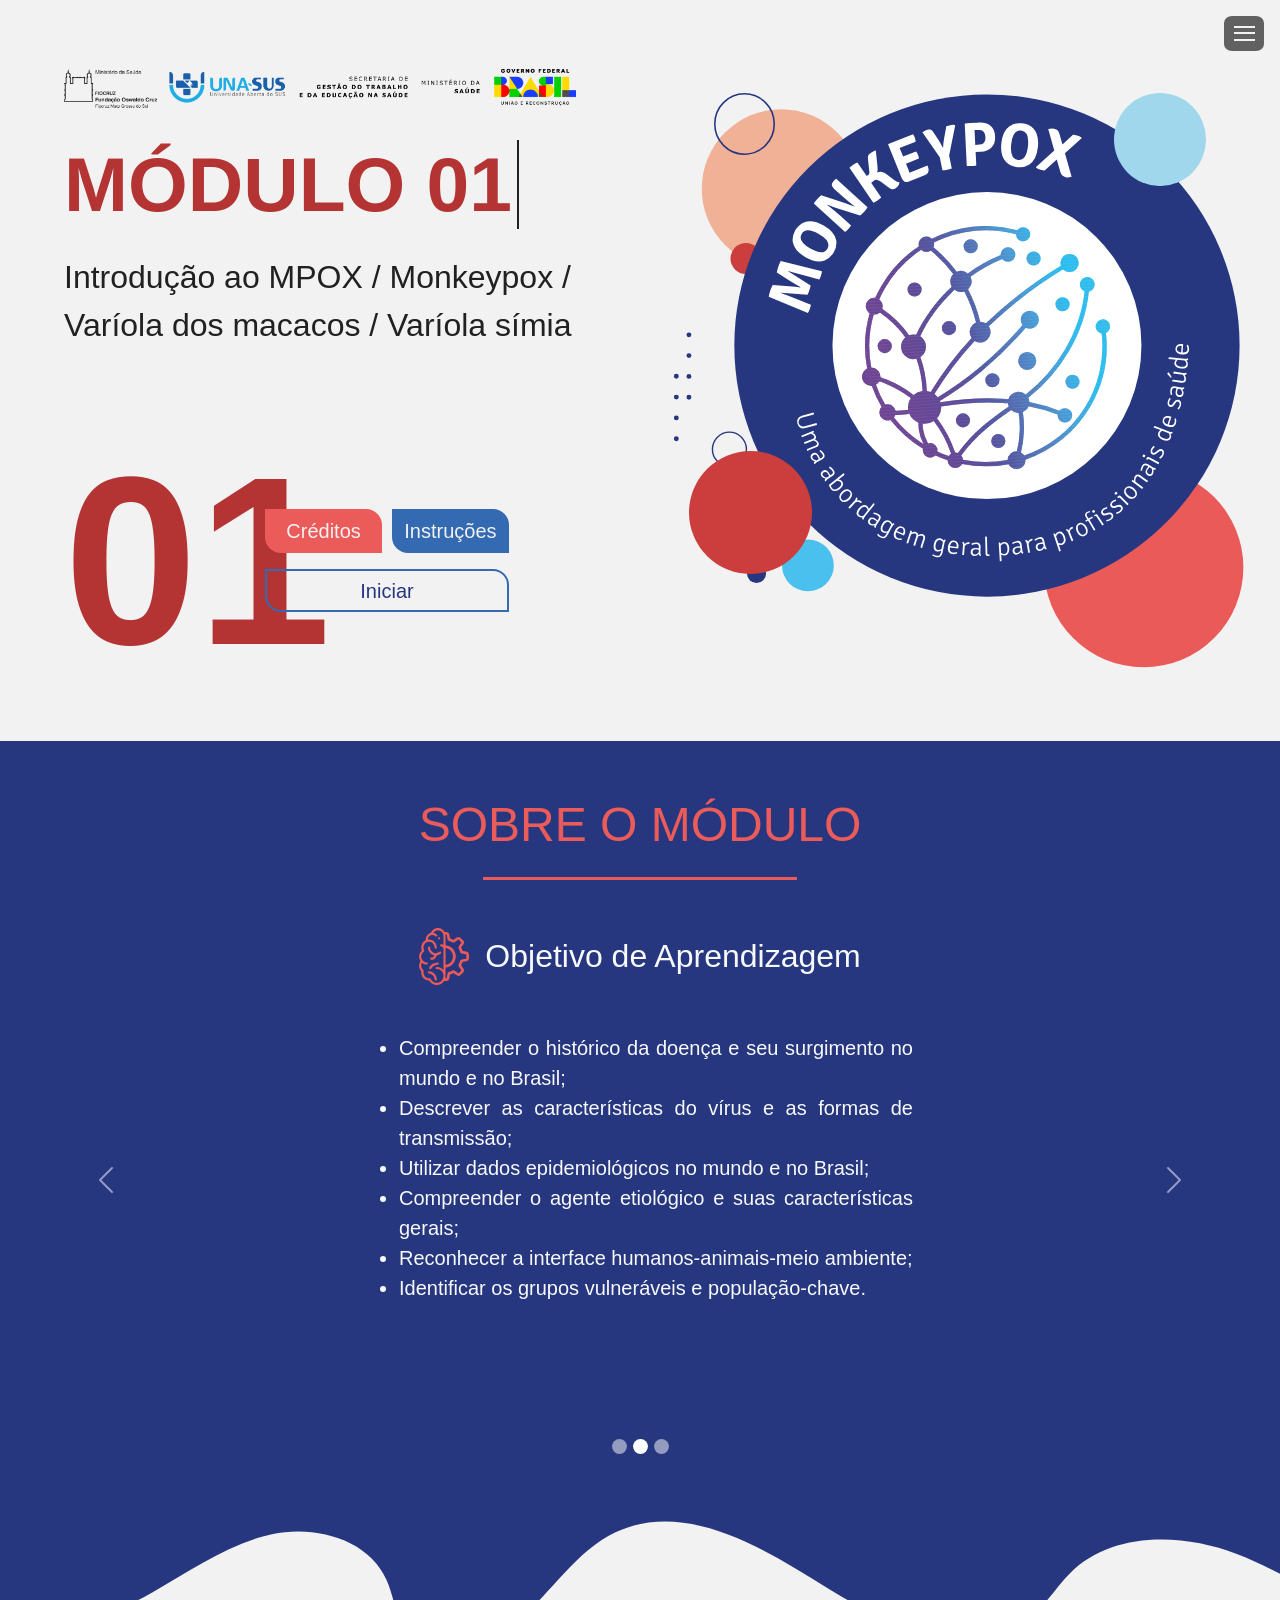
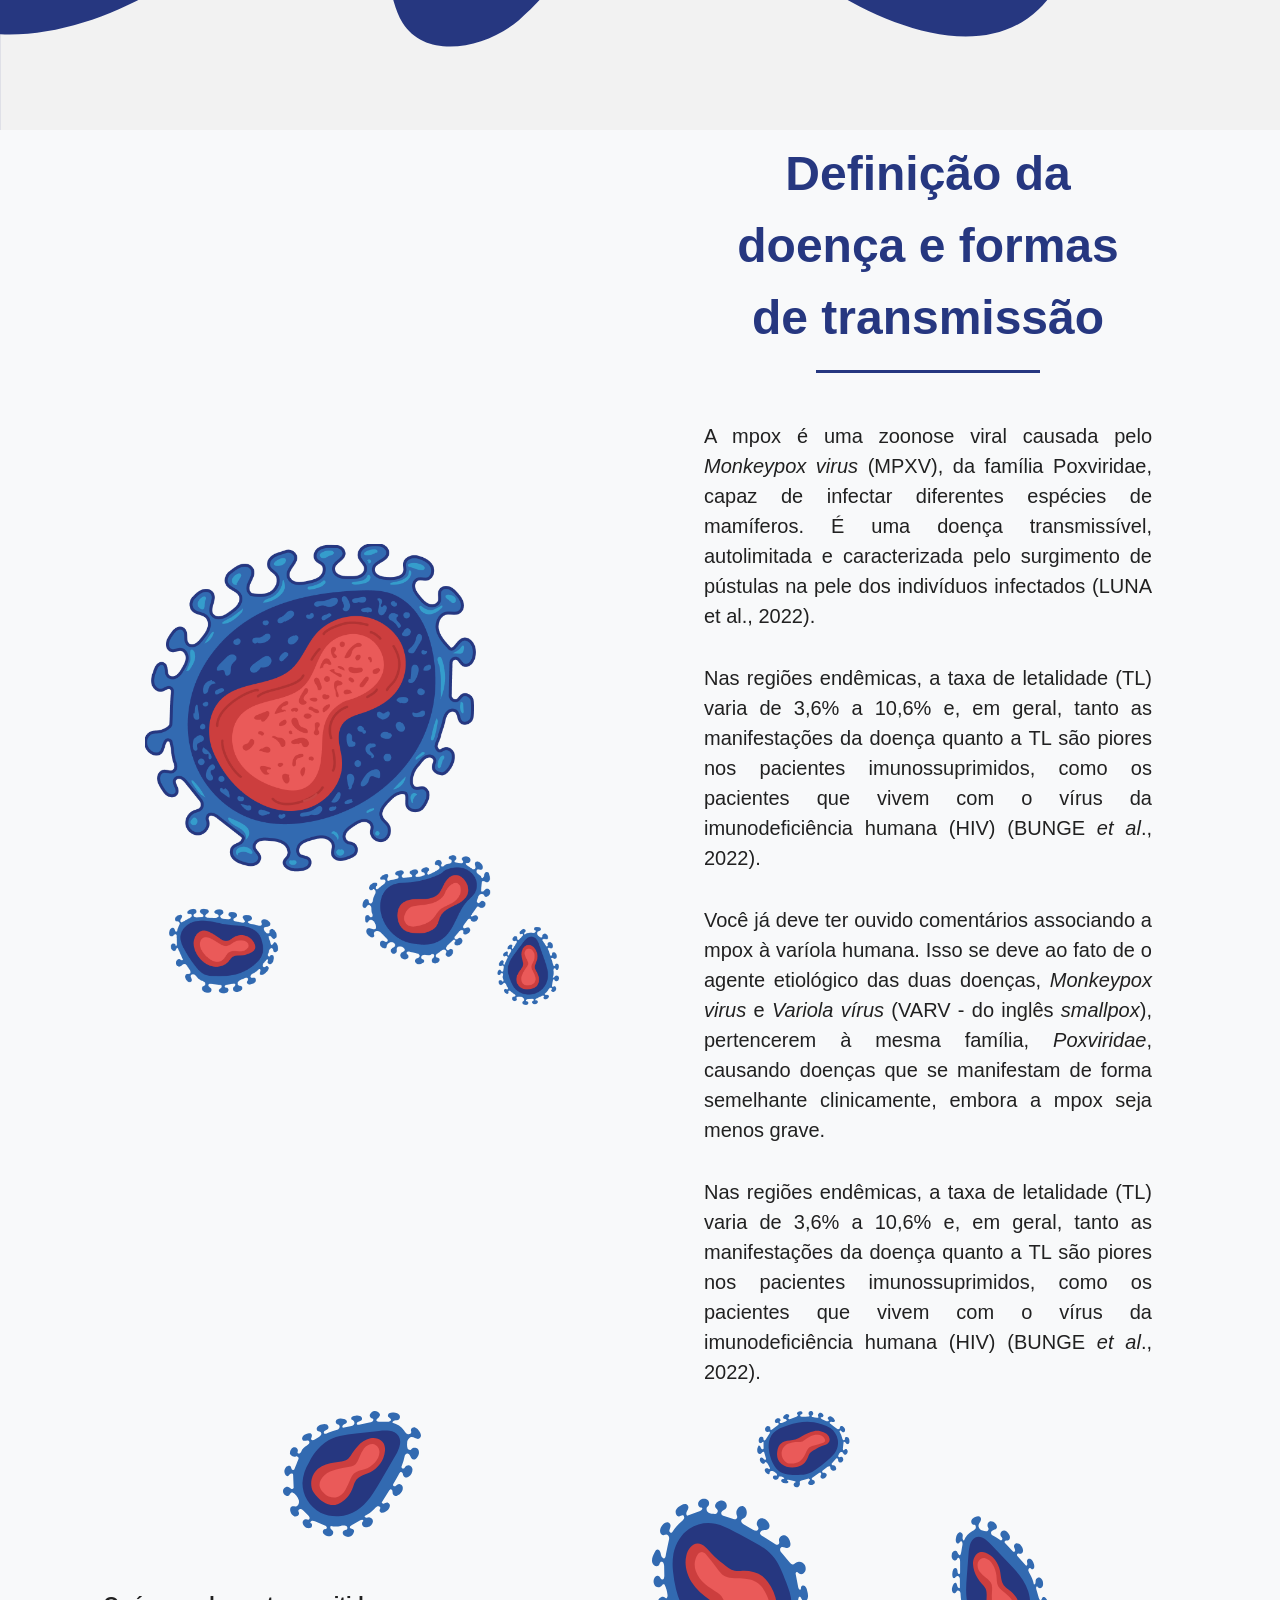
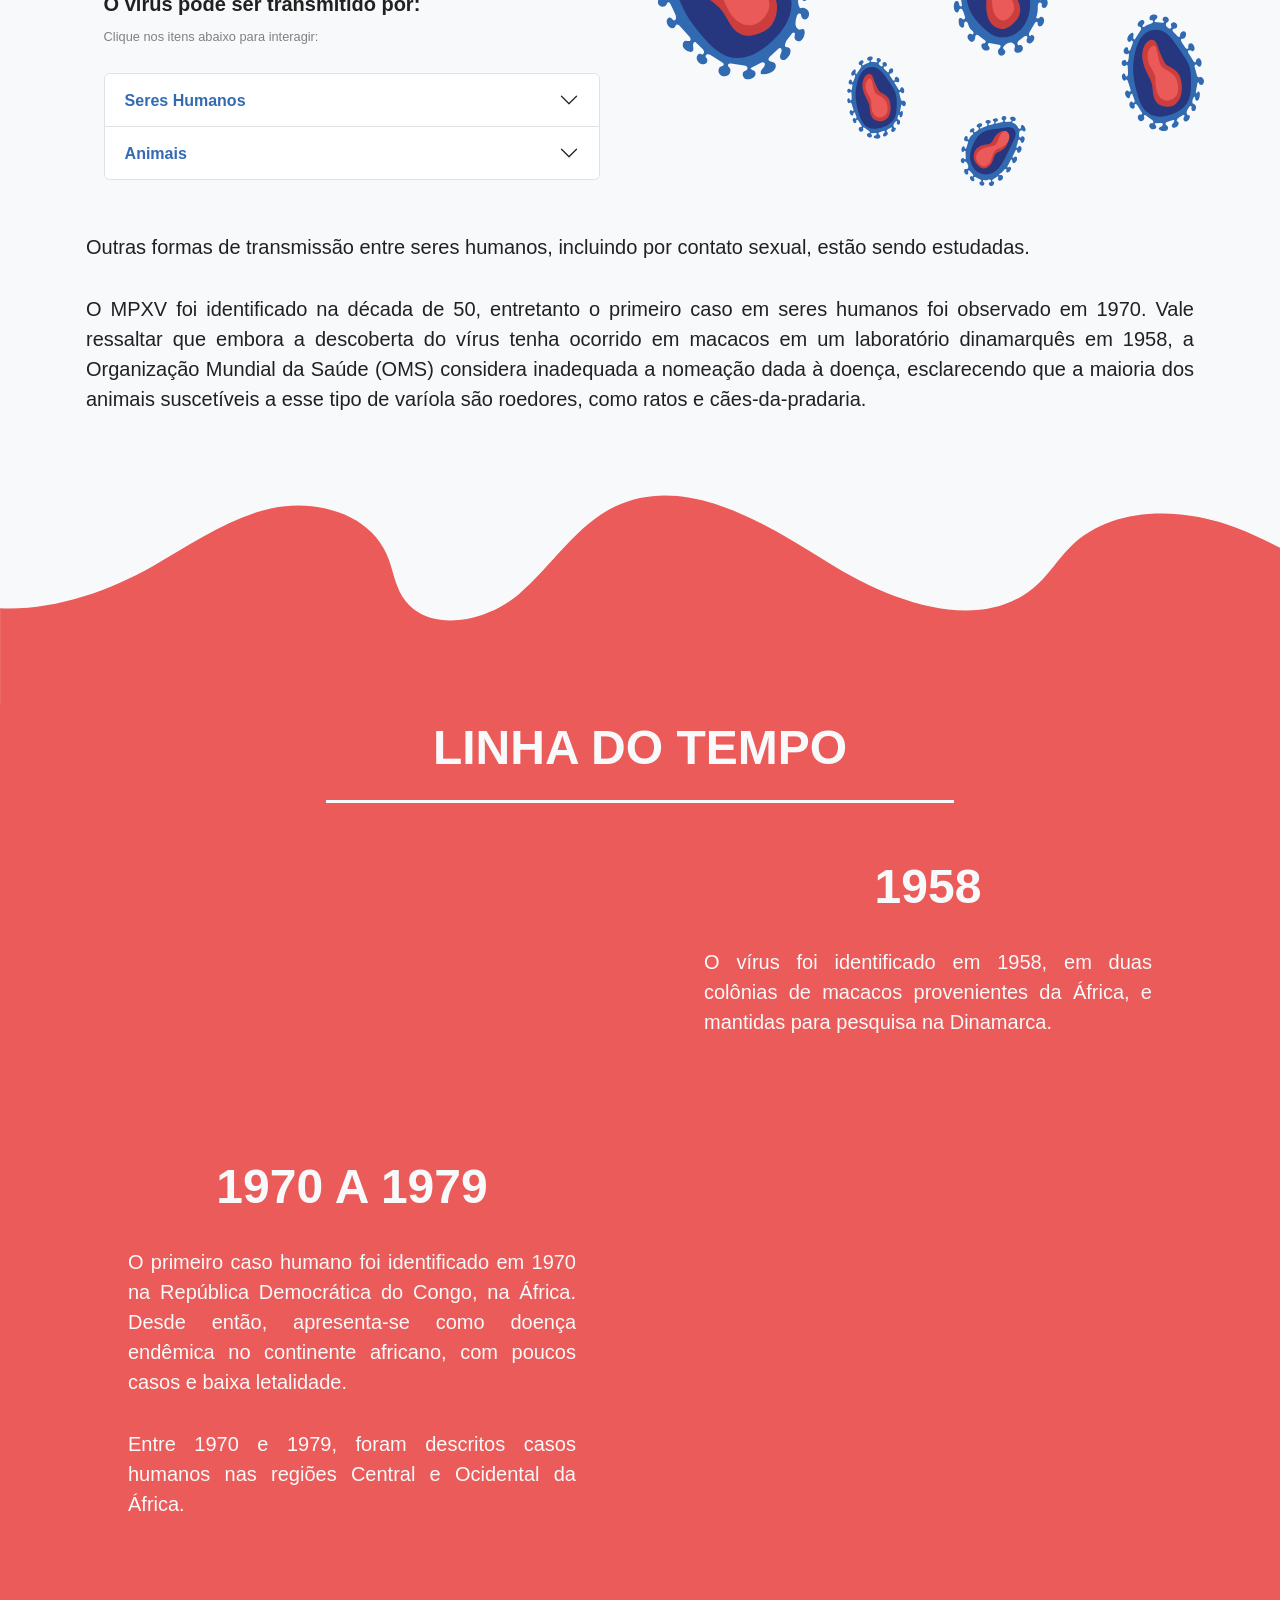
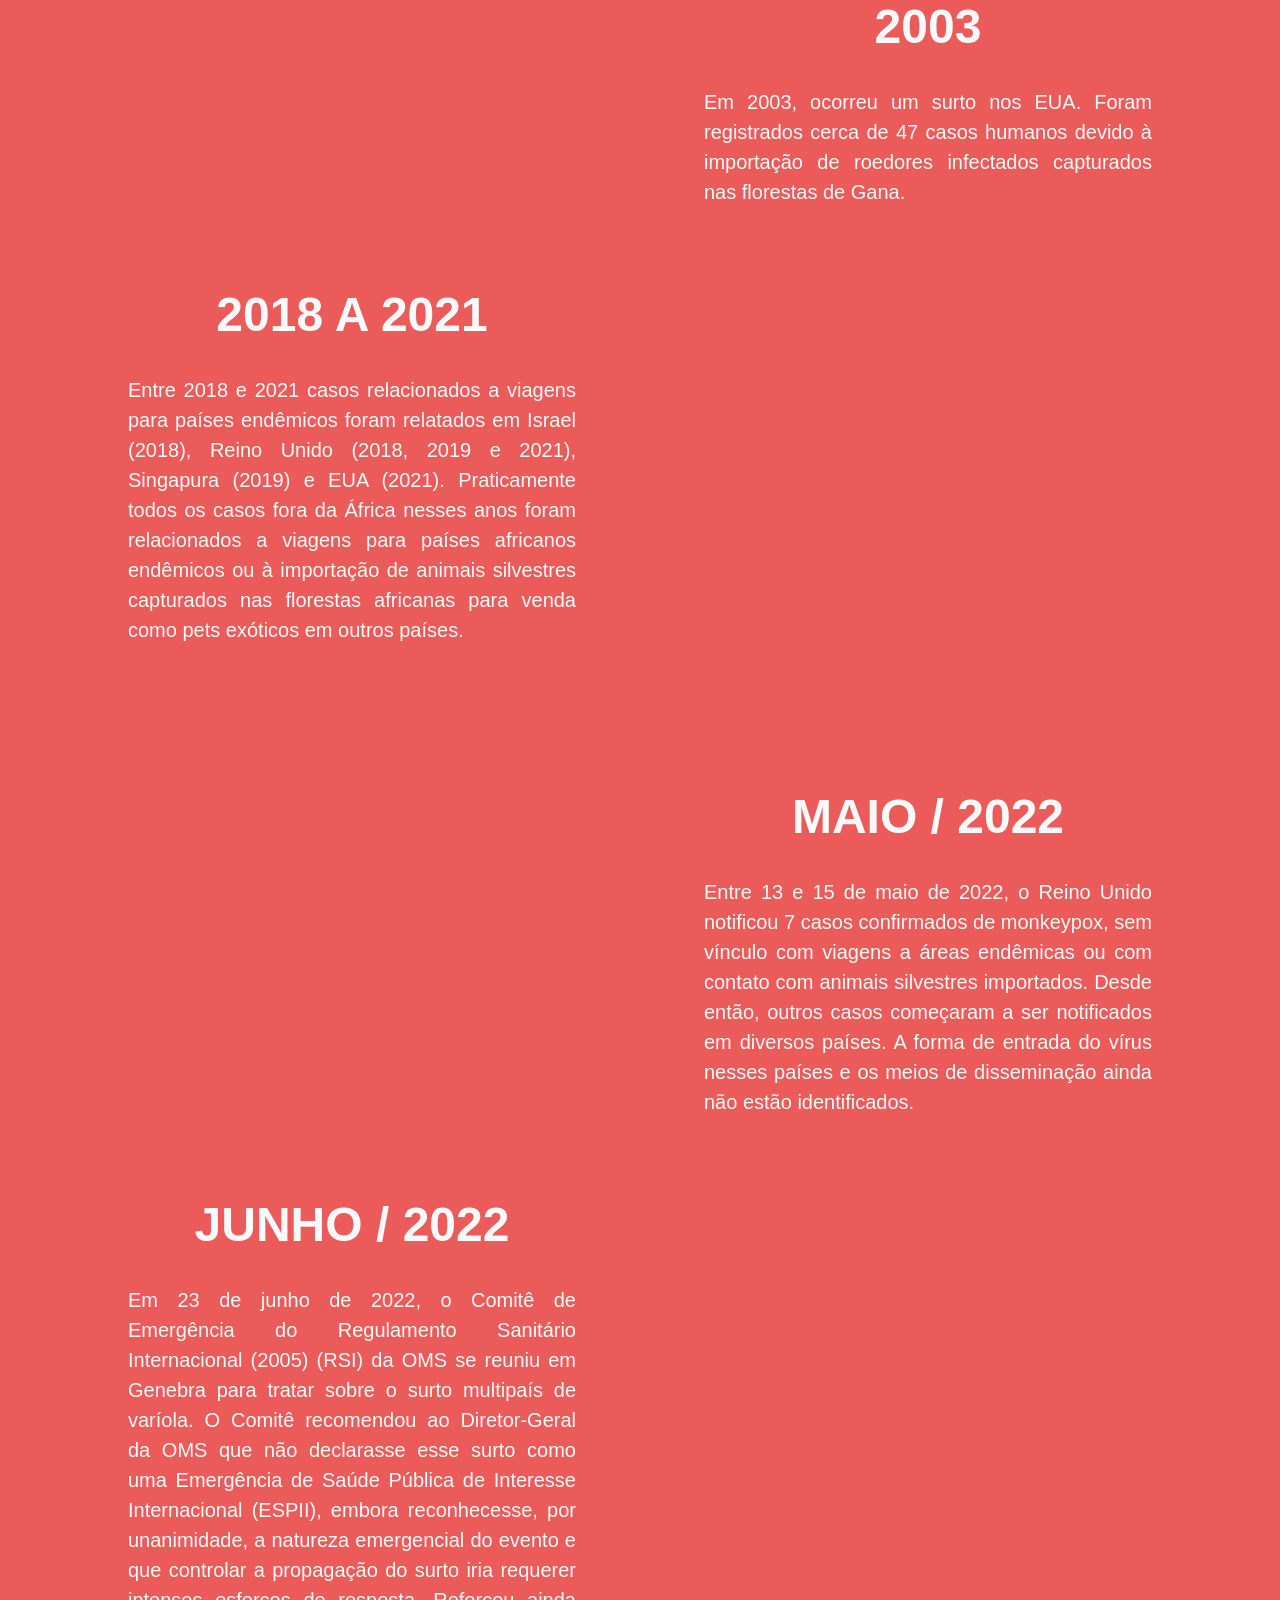
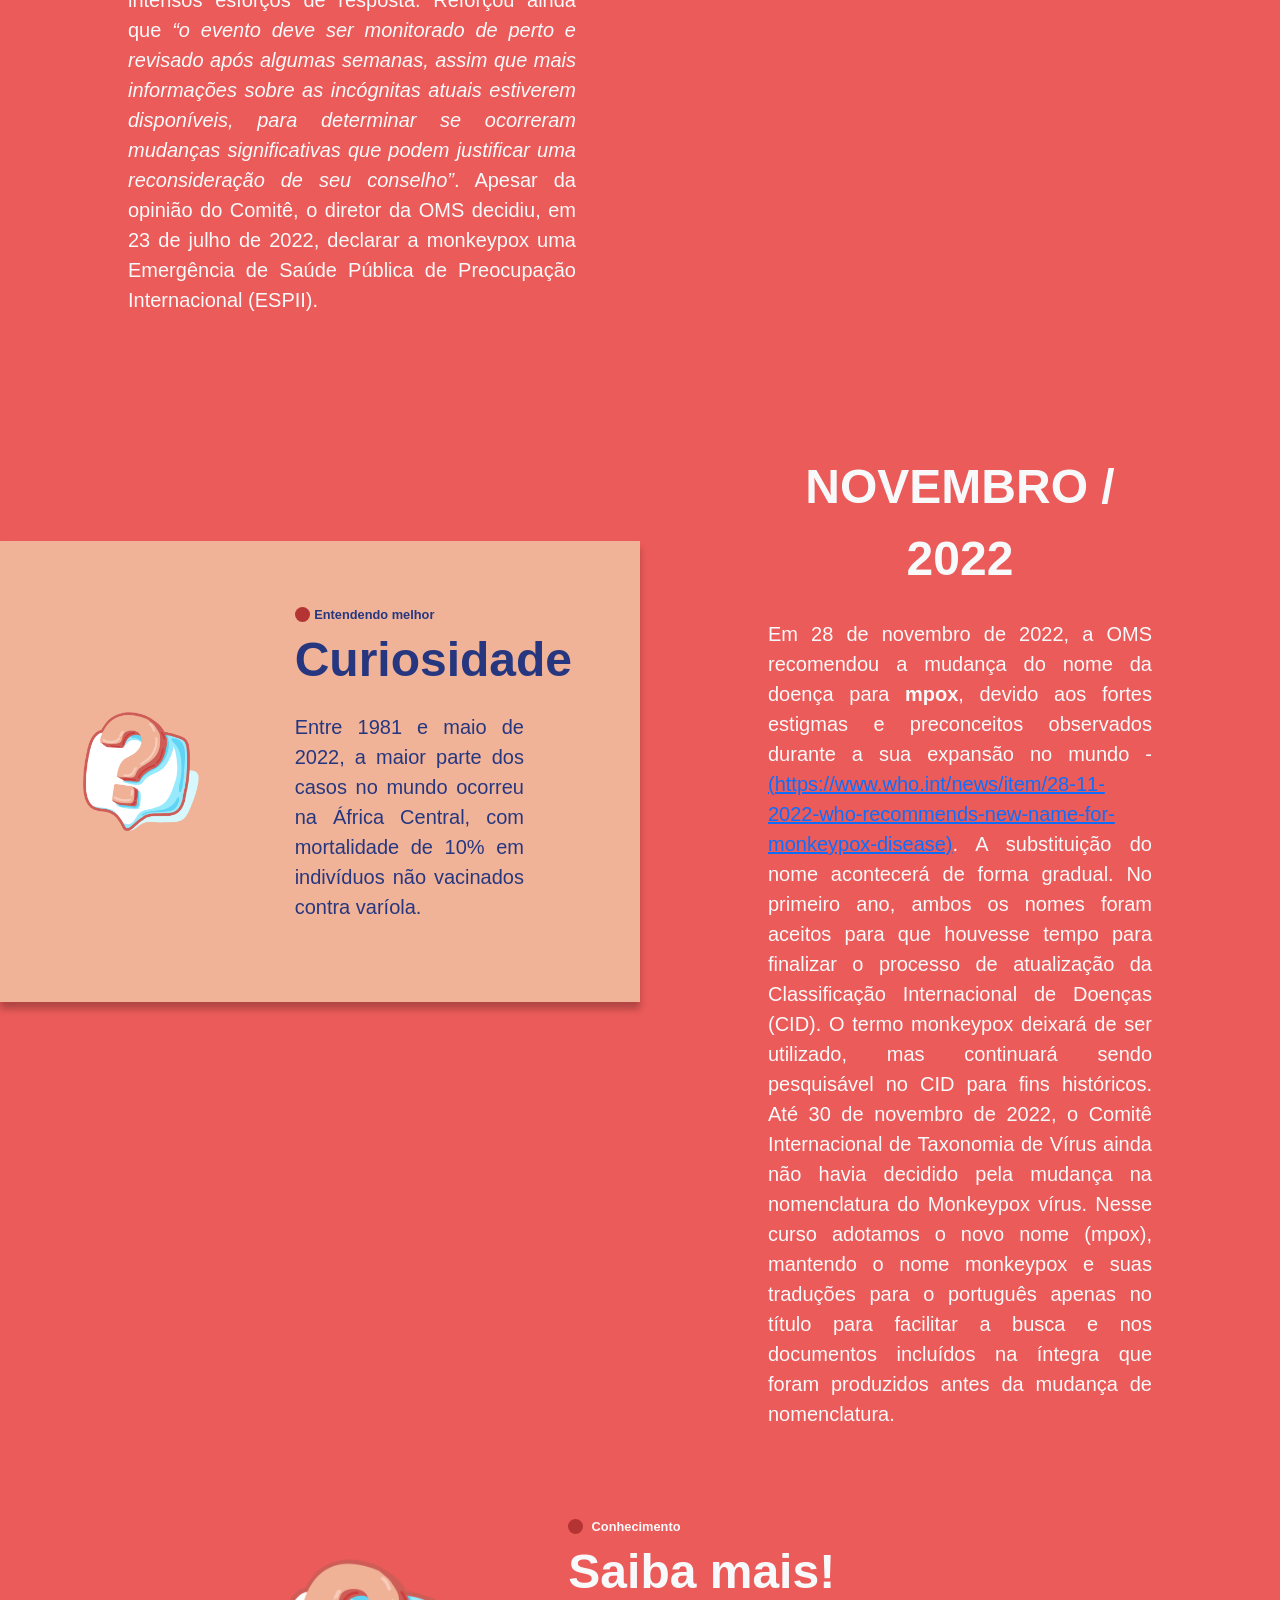
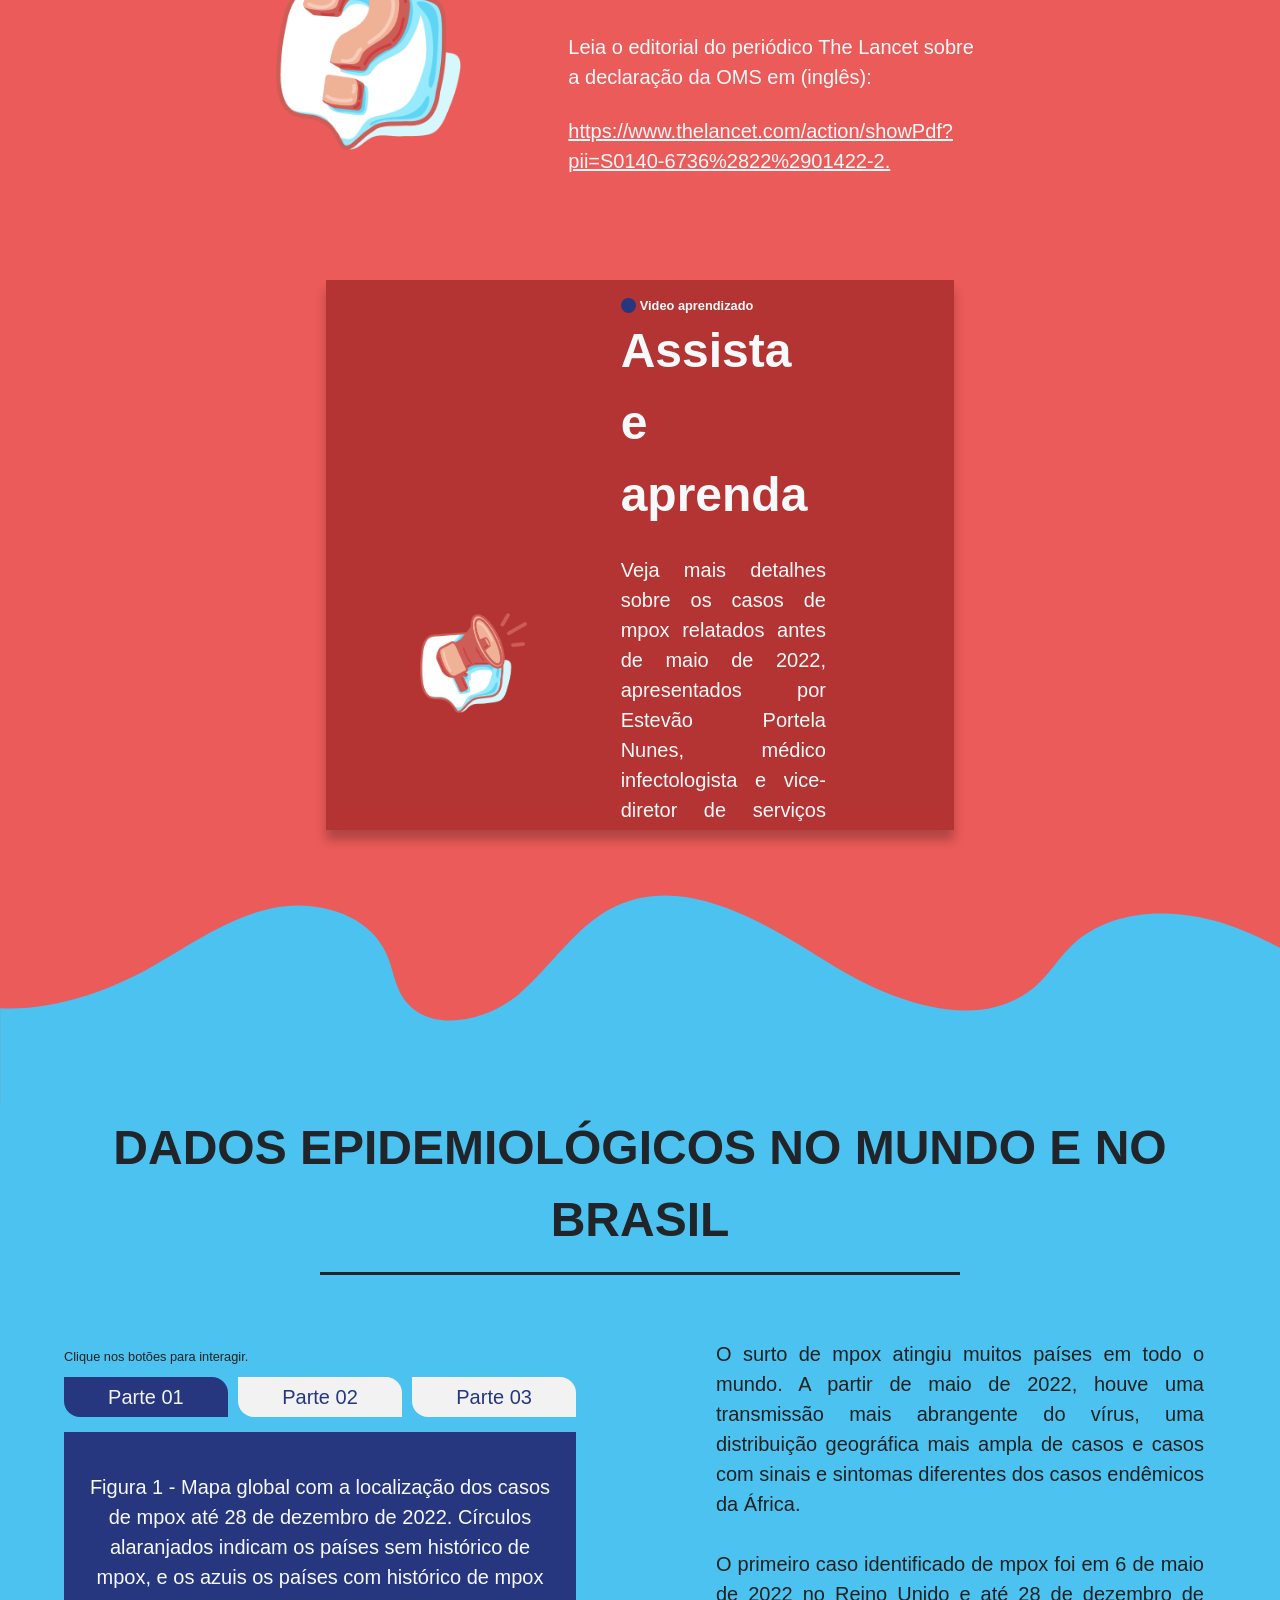
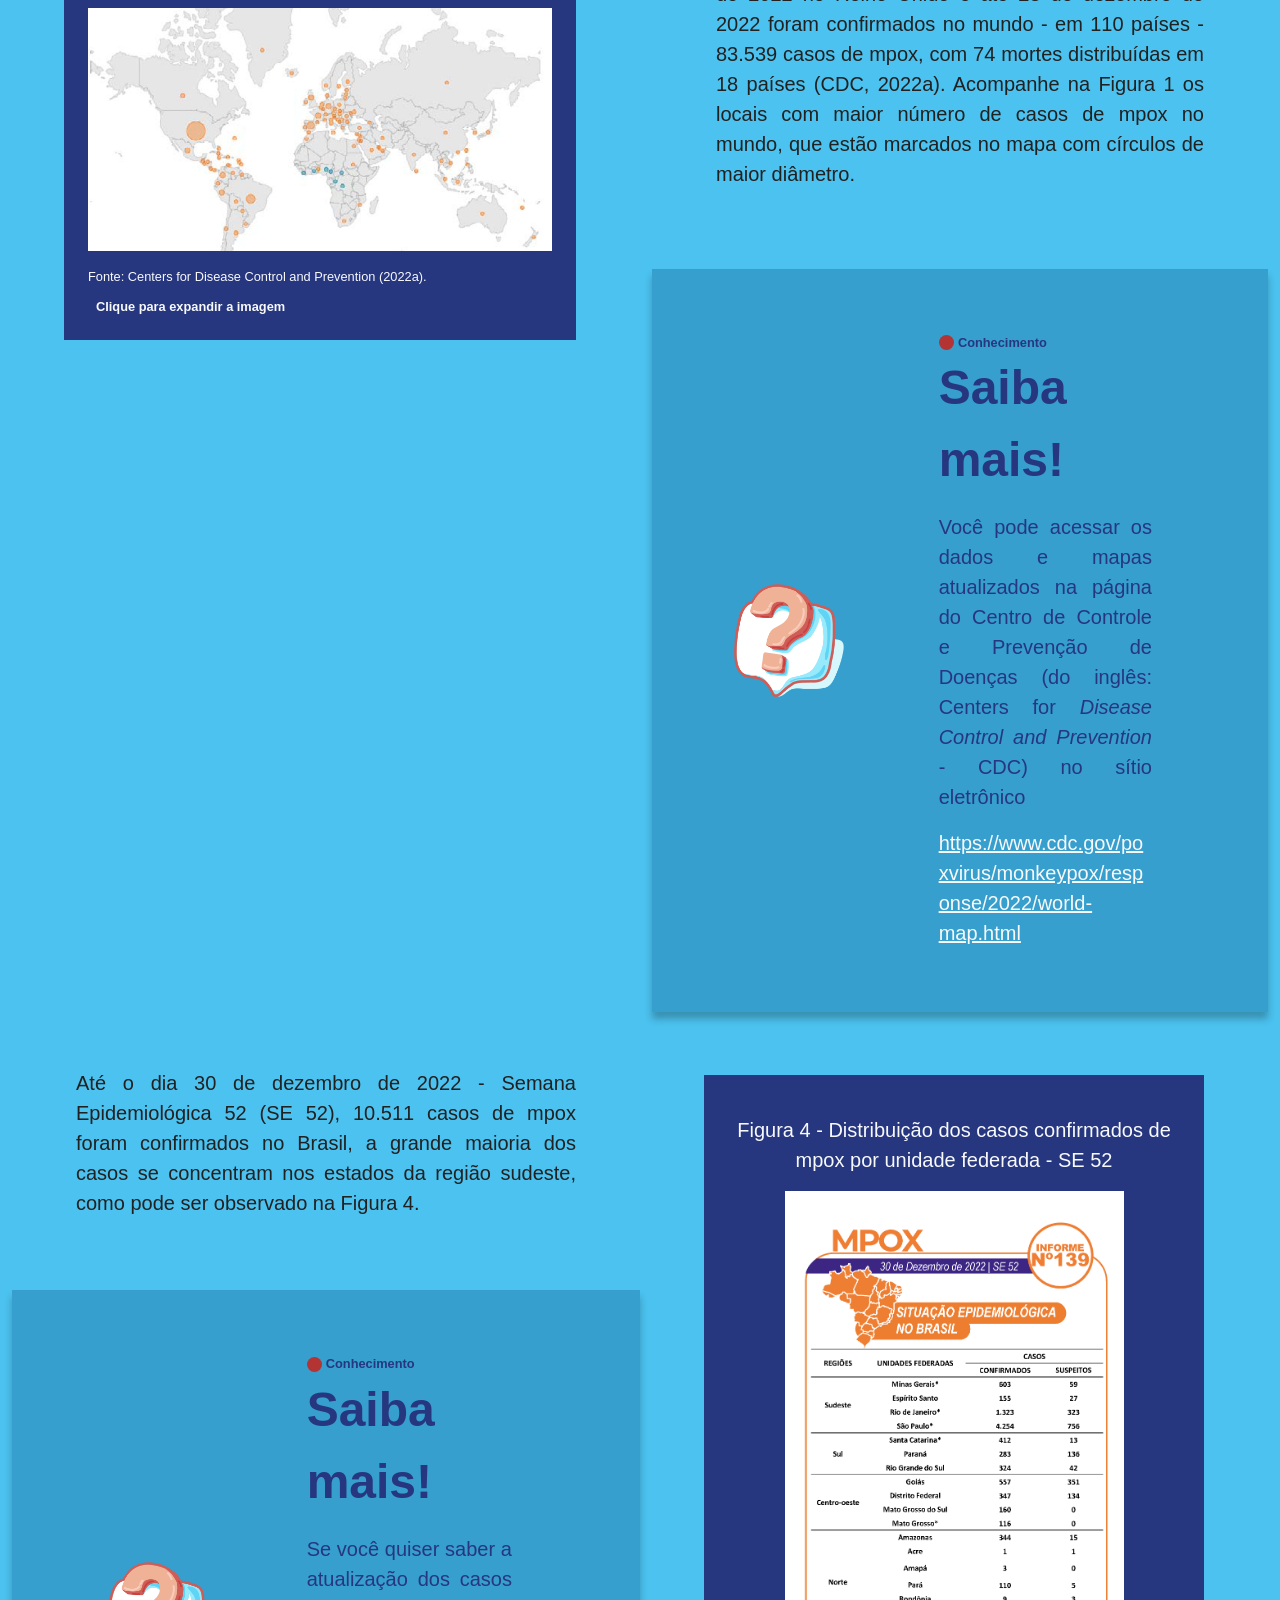
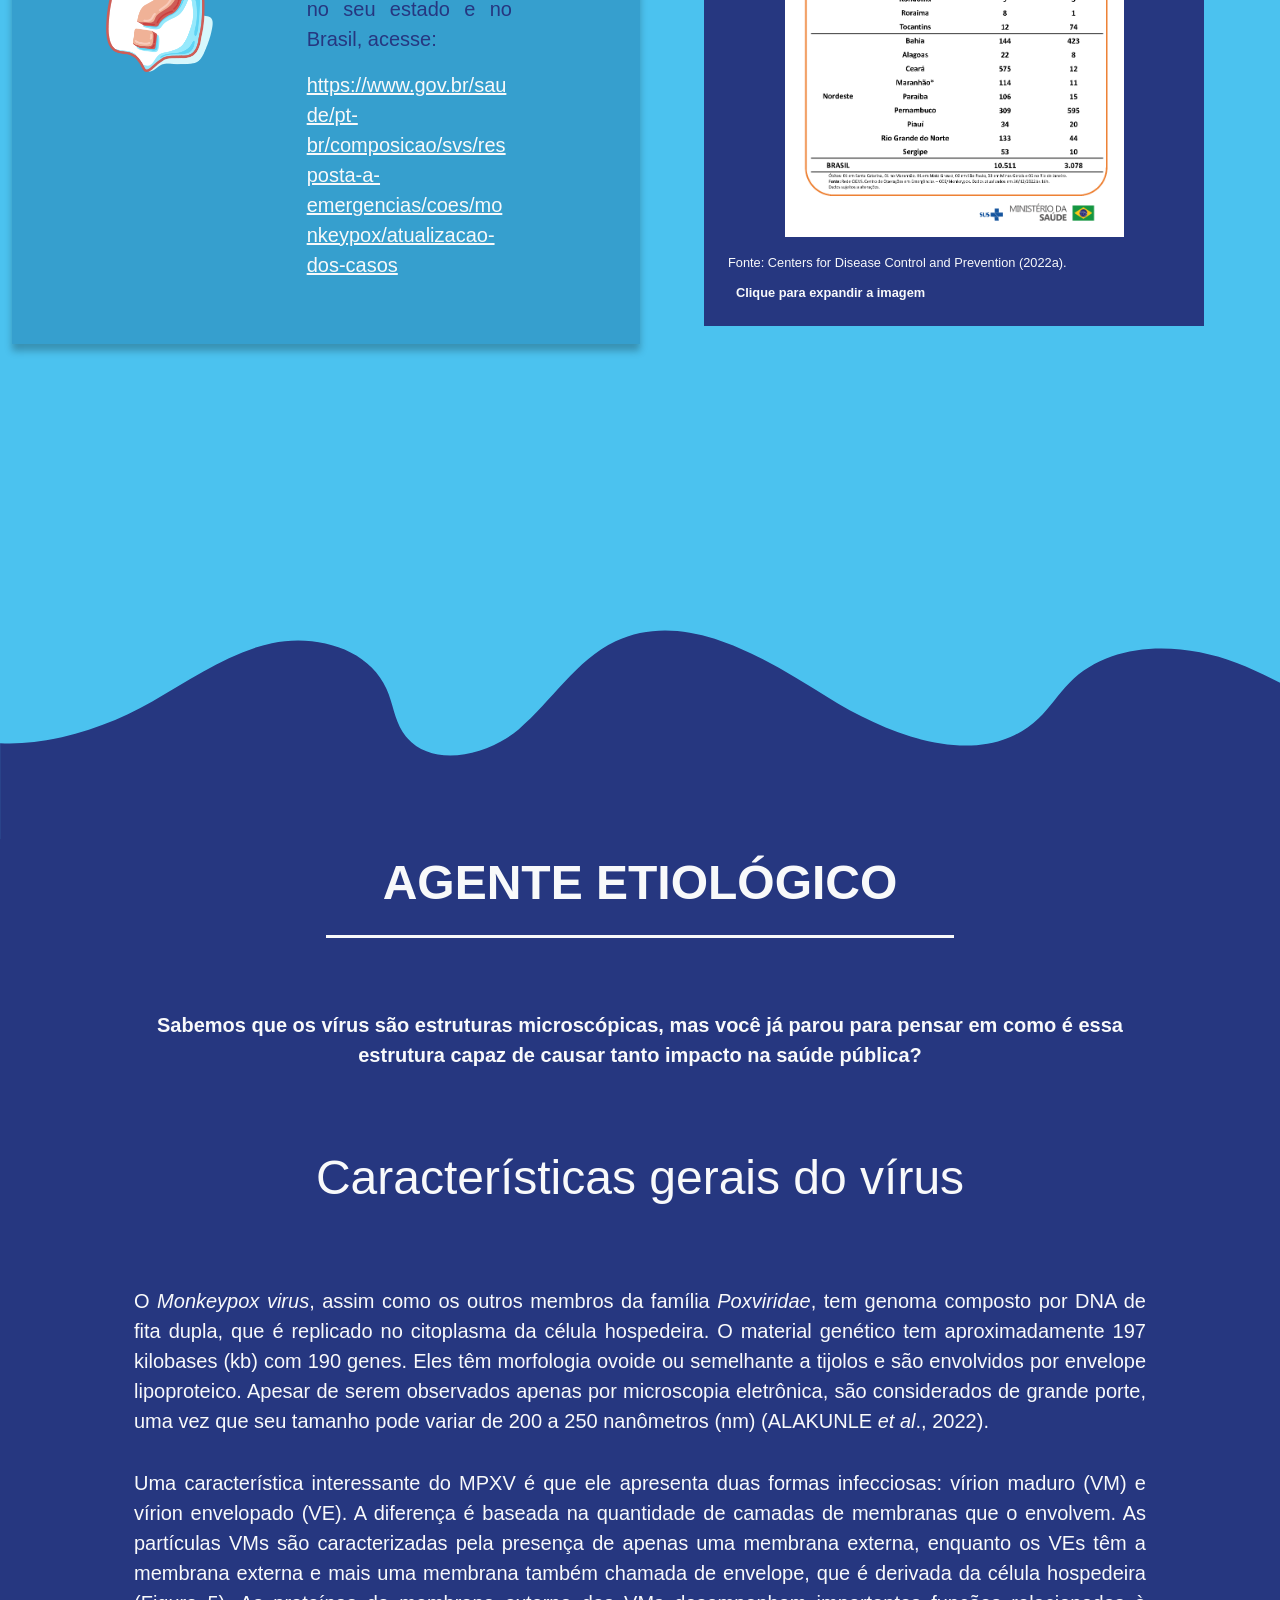
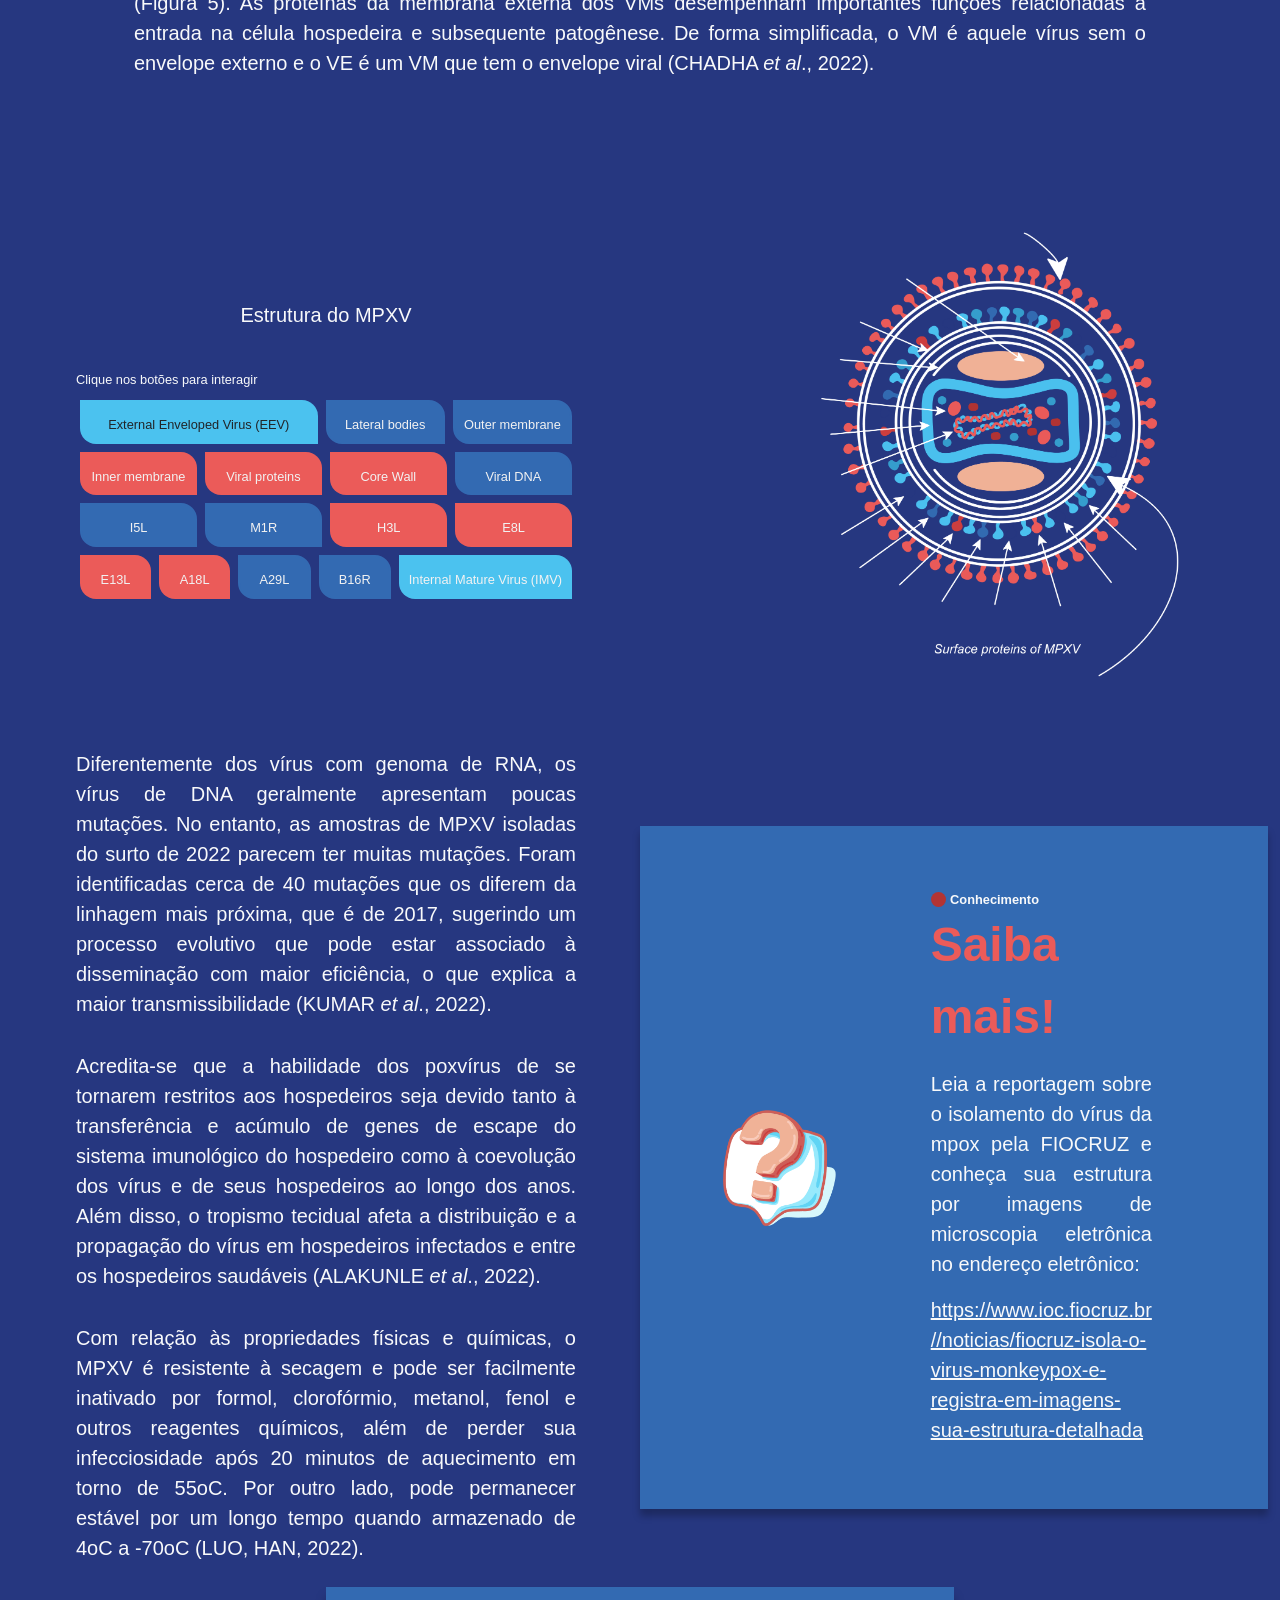
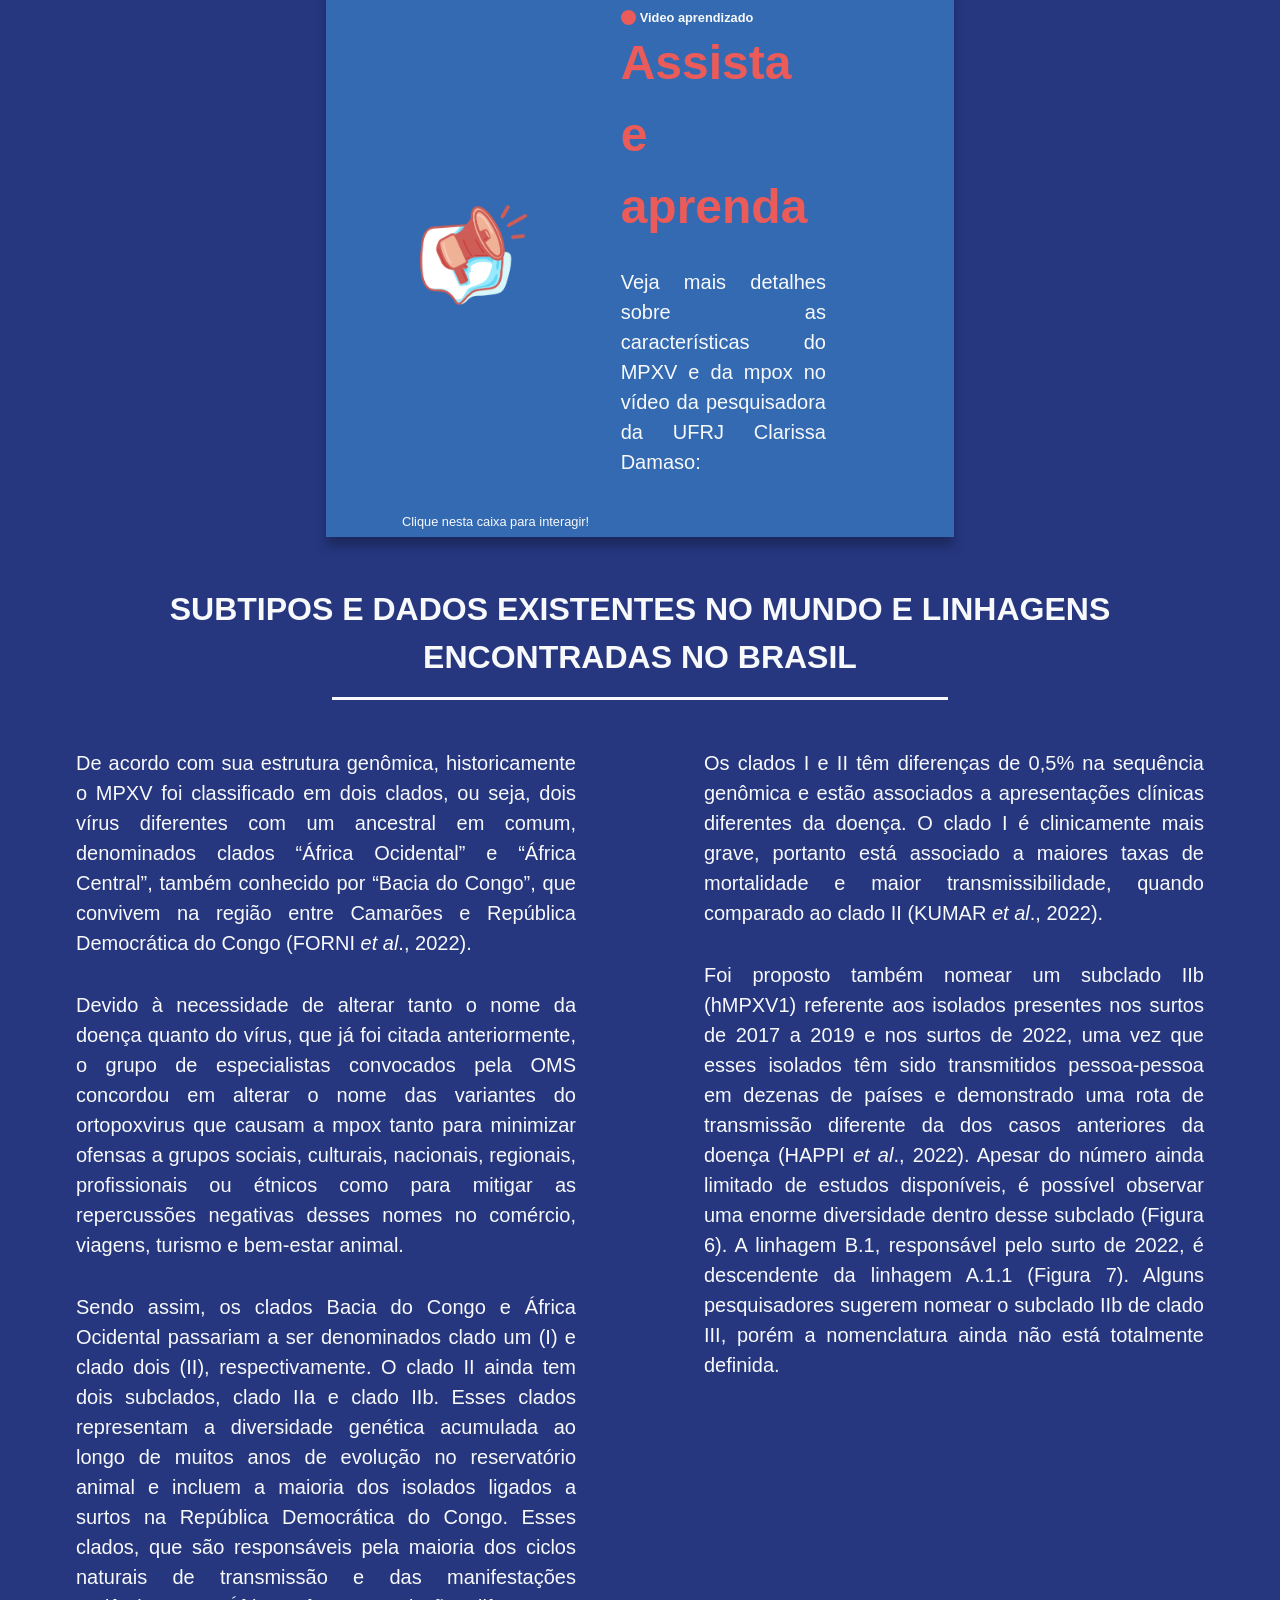
==== commit 1867f736: "Adicionando fonts locais" ====
--- a/index.html
+++ b/index.html
@@ -5,8 +5,8 @@
     <meta charset="UTF-8">
     <meta name="author" content="Aparicio Fermiano dos Santos Junior">
     <meta name="viewport" content="width=device-width, initial-scale=1.0">
-    <link rel="stylesheet" href="../bootstrap.min.css">
-    <link rel="stylesheet" href="../bootstrap-icons.min.css">
+    <link rel="stylesheet" href="bootstrap.min.css">
+    <link rel="stylesheet" href="bootstrap-icons.min.css">
     <link rel="stylesheet" href="./css/animacao.min.css">
     <link rel="stylesheet" href="./css/style.min.css">
     <link rel="stylesheet" href="./css/sidenav.min.css">
@@ -170,13 +170,6 @@
                                     <div class="text-center">
                                         <p><kbd>CTRL</kbd> + <kbd>+</kbd> : Aumentar o zoom</p>
                                         <p><kbd>CTRL</kbd> + <kbd>-</kbd> : Diminuir o zoom</p>
-                                    </div>
-
-                                    <div class="py-2">
-                                        Quando uma palavra do texto estiver <u>destacada</u> com a cor principal do
-                                        módulo e sublinhada, isso indica que há conteúdo adicional relacionado ao
-                                        contexto. Clique na palavra para obter mais informações e aprofundar
-                                        seu estudo;
                                     </div>
                                 </div>
                             </div>
--- a/css/style.min.css
+++ b/css/style.min.css
@@ -1 +1 @@
-:root{--primary:#4BC2EF;--primary-hover:#369FCE;--primary-light:#A2D9EE;--primary-light-hover:#6EC9EA;--primary-dark:#336AB2;--primary-dark-hover:#263780;--secondary:#EB5B59;--secondary-hover:#CD3F3F;--secondary-dark:#B33433;--aux:#F1B398;--font-dark:#212121;--font-light:#f2f2f2;--disabled-dark:#8b8b8b62;--disabled:#B8B8B8;--card-size:550px}body{font-family:Poppins,sans-serif;font-size:20px;margin:0!important;color:var(--font-dark);background-color:var(--font-light)}.box-scrool::-webkit-scrollbar,body::-webkit-scrollbar{width:12px}.box-scrool::-webkit-scrollbar-track,body::-webkit-scrollbar-track{background:0 0}.box-scrool::-webkit-scrollbar-thumb,body::-webkit-scrollbar-thumb{background-color:var(--primary-dark);border-radius:20px;border:3px solid var(--font-light)}p{font-size:1em}#capa{overflow:hidden}.offcanvas{position:fixed;top:0;left:0;width:100%;height:100%;background-color:rgba(0,0,0,.6);z-index:4;opacity:0;visibility:hidden;transition:all .3s ease}.offcanvas.open{opacity:1;visibility:visible}.mr-auto{margin-right:auto!important}.ml-auto{margin-left:auto!important}.min-vh-50{min-height:50vh!important}.w-20{width:20%!important}.padding-container{padding:4rem}.padding-x-container{padding-right:4rem;padding-left:4rem}.text-justify{text-align:justify;-webkit-hyphens:auto;-ms-hyphens:auto!important;hyphens:auto!important;overflow-wrap:normal!important;word-break:break-word!important;-webkit-hyphenate-limit-before:4;-ms-hyphenate-limit-chars:4;text-justify:inter-word;word-wrap:break-word}.line{width:50%;height:3px;background-color:var(--primary);display:block;margin-left:auto;margin-right:auto}.carousel-person{height:600px}.primary{color:var(--primary)!important}.primary-light{color:var(--primary-light)!important}.primary-dark{color:var(--primary-dark)!important}.primary-dark-hover{color:var(--primary-dark-hover)!important}.secondary{color:var(--secondary)!important}.secondary-hover{color:var(--secondary-hover)!important}.secondary-dark{color:var(--secondary-dark)!important}.secondary-light{color:var(--secondary-light)!important}.aux{color:var(--aux)!important}.desativado{color:gray!important}.bg-secondary{background-color:var(--secondary)!important}.bg-secondary-dark{background-color:var(--secondary-dark)!important}.bg-primary{background-color:var(--primary)!important}.bg-primary-dark-hover{background-color:var(--primary-dark-hover)!important}.bg-primary-dark{background-color:var(--primary-dark)!important}.bg-primary-hover{background-color:var(--primary-hover)!important}.bg-primary-light{background-color:var(--primary-light)!important}.bg-aux{background-color:var(--aux)!important}.font-oswald,.font-oswald b{font-family:Oswald,sans-serif}.capitulo-capa{font-family:Oswald,sans-serif;font-weight:900;font-size:15rem}.modulo-capa{font-family:Oswald,sans-serif;font-weight:400;font-size:6vw;line-height:normal}.titulo-capa{font-size:2rem}.titulo{font-size:3rem;font-family:Oswald,sans-serif;font-weight:400}.bold,b{font-weight:900}.medium{font-weight:700}small{font-size:.8rem}.button,.button.btn-outline:hover{background-color:var(--primary-dark);border-radius:0 1rem 0 1rem;padding:.3rem;border:2px solid var(--primary-dark);color:var(--font-light);text-align:center;transition:.3s}a.button{display:block;text-decoration:none}.button.btn-col-2{width:48%}.button.btn-col-3{width:32%}.button:hover{border:2px solid var(--primary-dark-hover);background-color:var(--primary-dark-hover)}.button.btn-outline{background-color:transparent;color:var(--primary-dark-hover);font-weight:500}.button.btn-secondary{background-color:var(--secondary);border:2px var(--secondary)}.button.btn-secondary:hover{background-color:var(--secondary-hover);border:2px var(--secondary-hover)}.button.btn-primary{background-color:var(--primary);border:2px var(--primary)}.button.btn-primary:hover{background-color:var(--primary-hover);border:2px var(--primary-hover)}.button.btn-light{background-color:var(--font-light);color:var(--primary-dark-hover);border:none}.button.btn-light.active{background-color:var(--primary-dark-hover);color:var(--font-light)}.circle{border-radius:100%;width:15px!important;height:15px!important}.modal-conteudo{background-color:var(--primary);padding:2rem;border-radius:0 2rem 0 2rem;box-shadow:0 0 10px rgba(0,0,0,.3);margin:1.4rem!important}.accordion-button{color:var(--primary-dark)!important;font-weight:700}.accordion-button:not(.collapsed){background-color:var(--aux)}.box-saiba-mais{background-color:var(--aux);box-shadow:0 7px 7px rgba(0,0,0,.25)}.video-wrapper{position:relative;padding-bottom:56.25%}.video-wrapper video{position:absolute;top:0;left:0;width:100%}.box-img{border:none;background-color:var(--primary-dark-hover);margin-top:3%;margin-bottom:3%}.img-estrutura{margin-left:auto!important;margin-right:auto!important;position:absolute!important;top:50%!important;left:50%!important;transform:translate(-50%,-50%)!important;width:75%!important}.btn-ciclo-mpox{border:none;background-color:transparent;position:absolute;height:5%;width:4%}.btn-ciclo-mpox.btn-ciclo-1{top:23%;left:22%}.btn-ciclo-mpox.btn-ciclo-2{top:24%;left:71%}.btn-ciclo-mpox.btn-ciclo-3{top:88%;left:49%}.btn-ciclo-mpox.btn-ciclo-4{top:39%;left:61%}.btn-ciclo-mpox.btn-ciclo-5{top:72%;left:55%}@media (min-width:992px){.w-lg-75{width:75%!important}.w-lg-50{width:50%!important}.padding-desk-5{padding:5%!important}.padding-desk-3{padding:3%!important}}@media (max-width:992px){.w-md-100{width:100%!important}.w-md-75{width:75%!important}.w-md-50{width:50%!important}.titulo-capa{font-size:1.8rem}.capitulo-capa{font-size:10rem;text-align:center}.modulo-capa{font-size:8rem;font-weight:900}.padding-container{padding:2rem}.padding-x-container{padding-right:2rem;padding-left:2rem}.titulo{font-size:2rem;font-weight:600}}@media (max-width:767px){.pt-mobile-5{padding-top:5%}.py-mobile-5{padding-top:5%;padding-bottom:5%}.padding-container{padding:1.2rem}.padding-x-container{padding-right:1.2rem;padding-left:1.2rem}.titulo-capa{font-size:1rem}.capitulo-capa{font-size:5rem;text-align:center}.modulo-capa{font-size:3.5rem;font-weight:900}.padding-y-mobile-5{padding-top:5%!important;padding-bottom:5%!important}.padding-x-mobile-3{padding-left:3%!important;padding-right:3%!important}.capitulo-capa{display:none}.pt-md-0{padding-top:0!important}.pt-md-5{padding-top:3rem!important}.w-sm-75{width:75%!important}.small-sm{font-size:.6rem}}@media (min-width:767px) and (max-width:992px){.carousel-person{height:750px}}+:root{--primary:#4BC2EF;--primary-hover:#369FCE;--primary-light:#A2D9EE;--primary-light-hover:#6EC9EA;--primary-dark:#336AB2;--primary-dark-hover:#263780;--secondary:#EB5B59;--secondary-hover:#CD3F3F;--secondary-dark:#B33433;--aux:#F1B398;--font-dark:#212121;--font-light:#f2f2f2;--disabled-dark:#8b8b8b62;--disabled:#B8B8B8;--card-size:550px}@font-face{font-family:'Bootstrap Icons';src:url(../bootstrap-icons.woff2) format('woff2');font-weight:400;font-style:normal}@font-face{font-family:'Oswald Bold';src:url(../fonts/Oswald/Oswald-Bold.woff2) format('truetype');font-weight:900;font-style:normal}@font-face{font-family:'Oswald Medium';src:url(../fonts/Oswald/Oswald-Medium.woff2) format('truetype');font-weight:700;font-style:normal}@font-face{font-family:'Oswald Regular';src:url(../fonts/Oswald/Oswald-Medium.woff2) format('truetype');font-weight:500;font-style:normal}@font-face{font-family:'Poppins Bold';src:url(../fonts/Poppins/Poppins-Bold.woff2) format('truetype');font-weight:900;font-style:normal}@font-face{font-family:'Poppins Medium';src:url(../fonts/Poppins/Poppins-Medium.woff2) format('truetype');font-weight:700;font-style:normal}@font-face{font-family:'Poppins Regular';src:url(../fonts/Poppins/Poppins-Regular.woff2) format('truetype');font-weight:500;font-style:normal}body{font-family:Poppins,sans-serif;font-size:20px;margin:0!important;color:var(--font-dark);background-color:var(--font-light)}.box-scrool::-webkit-scrollbar,body::-webkit-scrollbar{width:12px}.box-scrool::-webkit-scrollbar-track,body::-webkit-scrollbar-track{background:0 0}.box-scrool::-webkit-scrollbar-thumb,body::-webkit-scrollbar-thumb{background-color:var(--primary-dark);border-radius:20px;border:3px solid var(--font-light)}p{font-size:1em}#capa{overflow:hidden}.offcanvas{position:fixed;top:0;left:0;width:100%;height:100%;background-color:rgba(0,0,0,.6);z-index:4;opacity:0;visibility:hidden;transition:all .3s ease}.offcanvas.open{opacity:1;visibility:visible}.mr-auto{margin-right:auto!important}.ml-auto{margin-left:auto!important}.min-vh-50{min-height:50vh!important}.w-20{width:20%!important}.padding-container{padding:4rem}.padding-x-container{padding-right:4rem;padding-left:4rem}.text-justify{text-align:justify;-webkit-hyphens:auto;-ms-hyphens:auto!important;hyphens:auto!important;overflow-wrap:normal!important;word-break:break-word!important;-webkit-hyphenate-limit-before:4;-ms-hyphenate-limit-chars:4;text-justify:inter-word;word-wrap:break-word}.line{width:50%;height:3px;background-color:var(--primary);display:block;margin-left:auto;margin-right:auto}.carousel-person{height:600px}.primary{color:var(--primary)!important}.primary-light{color:var(--primary-light)!important}.primary-dark{color:var(--primary-dark)!important}.primary-dark-hover{color:var(--primary-dark-hover)!important}.secondary{color:var(--secondary)!important}.secondary-hover{color:var(--secondary-hover)!important}.secondary-dark{color:var(--secondary-dark)!important}.secondary-light{color:var(--secondary-light)!important}.aux{color:var(--aux)!important}.desativado{color:gray!important}.bg-secondary{background-color:var(--secondary)!important}.bg-secondary-dark{background-color:var(--secondary-dark)!important}.bg-primary{background-color:var(--primary)!important}.bg-primary-dark-hover{background-color:var(--primary-dark-hover)!important}.bg-primary-dark{background-color:var(--primary-dark)!important}.bg-primary-hover{background-color:var(--primary-hover)!important}.bg-primary-light{background-color:var(--primary-light)!important}.bg-aux{background-color:var(--aux)!important}.font-oswald,.font-oswald b{font-family:Oswald,sans-serif}.capitulo-capa{font-family:Oswald,sans-serif;font-weight:900;font-size:15rem}.modulo-capa{font-family:Oswald,sans-serif;font-weight:400;font-size:6vw;line-height:normal}.titulo-capa{font-size:2rem}.titulo{font-size:3rem;font-family:Oswald,sans-serif;font-weight:400}.bold,b{font-weight:900}.medium{font-weight:700}small{font-size:.8rem}.button,.button.btn-outline:hover{background-color:var(--primary-dark);border-radius:0 1rem 0 1rem;padding:.3rem;border:2px solid var(--primary-dark);color:var(--font-light);text-align:center;transition:.3s}a.button{display:block;text-decoration:none}.button.btn-col-2{width:48%}.button.btn-col-3{width:32%}.button:hover{border:2px solid var(--primary-dark-hover);background-color:var(--primary-dark-hover)}.button.btn-outline{background-color:transparent;color:var(--primary-dark-hover);font-weight:500}.button.btn-secondary{background-color:var(--secondary);border:2px var(--secondary)}.button.btn-secondary:hover{background-color:var(--secondary-hover);border:2px var(--secondary-hover)}.button.btn-primary{background-color:var(--primary);border:2px var(--primary)}.button.btn-primary:hover{background-color:var(--primary-hover);border:2px var(--primary-hover)}.button.btn-light{background-color:var(--font-light);color:var(--primary-dark-hover);border:none}.button.btn-light.active{background-color:var(--primary-dark-hover);color:var(--font-light)}.circle{border-radius:100%;width:15px!important;height:15px!important}.modal-conteudo{background-color:var(--primary);padding:2rem;border-radius:0 2rem 0 2rem;box-shadow:0 0 10px rgba(0,0,0,.3);margin:1.4rem!important}.accordion-button{color:var(--primary-dark)!important;font-weight:700}.accordion-button:not(.collapsed){background-color:var(--aux)}.box-saiba-mais{background-color:var(--aux);box-shadow:0 7px 7px rgba(0,0,0,.25)}.video-wrapper{position:relative;padding-bottom:56.25%}.video-wrapper video{position:absolute;top:0;left:0;width:100%}.box-img{border:none;background-color:var(--primary-dark-hover);margin-top:3%;margin-bottom:3%}.img-estrutura{margin-left:auto!important;margin-right:auto!important;position:absolute!important;top:50%!important;left:50%!important;transform:translate(-50%,-50%)!important;width:75%!important}.btn-ciclo-mpox{border:none;background-color:transparent;position:absolute;height:5%;width:4%}.btn-ciclo-mpox.btn-ciclo-1{top:23%;left:22%}.btn-ciclo-mpox.btn-ciclo-2{top:24%;left:71%}.btn-ciclo-mpox.btn-ciclo-3{top:88%;left:49%}.btn-ciclo-mpox.btn-ciclo-4{top:39%;left:61%}.btn-ciclo-mpox.btn-ciclo-5{top:72%;left:55%}@media (min-width:992px){.w-lg-75{width:75%!important}.w-lg-50{width:50%!important}.padding-desk-5{padding:5%!important}.padding-desk-3{padding:3%!important}}@media (max-width:992px){.w-md-100{width:100%!important}.w-md-75{width:75%!important}.w-md-50{width:50%!important}.titulo-capa{font-size:1.8rem}.capitulo-capa{font-size:10rem;text-align:center}.modulo-capa{font-size:8rem;font-weight:900}.padding-container{padding:2rem}.padding-x-container{padding-right:2rem;padding-left:2rem}.titulo{font-size:2rem;font-weight:600}}@media (max-width:767px){.pt-mobile-5{padding-top:5%}.py-mobile-5{padding-top:5%;padding-bottom:5%}.padding-container{padding:1.2rem}.padding-x-container{padding-right:1.2rem;padding-left:1.2rem}.titulo-capa{font-size:1rem}.capitulo-capa{font-size:5rem;text-align:center}.modulo-capa{font-size:3.5rem;font-weight:900}.padding-y-mobile-5{padding-top:5%!important;padding-bottom:5%!important}.padding-x-mobile-3{padding-left:3%!important;padding-right:3%!important}.capitulo-capa{display:none}.pt-md-0{padding-top:0!important}.pt-md-5{padding-top:3rem!important}.w-sm-75{width:75%!important}.small-sm{font-size:.6rem}}@media (min-width:767px) and (max-width:992px){.carousel-person{height:750px}}
